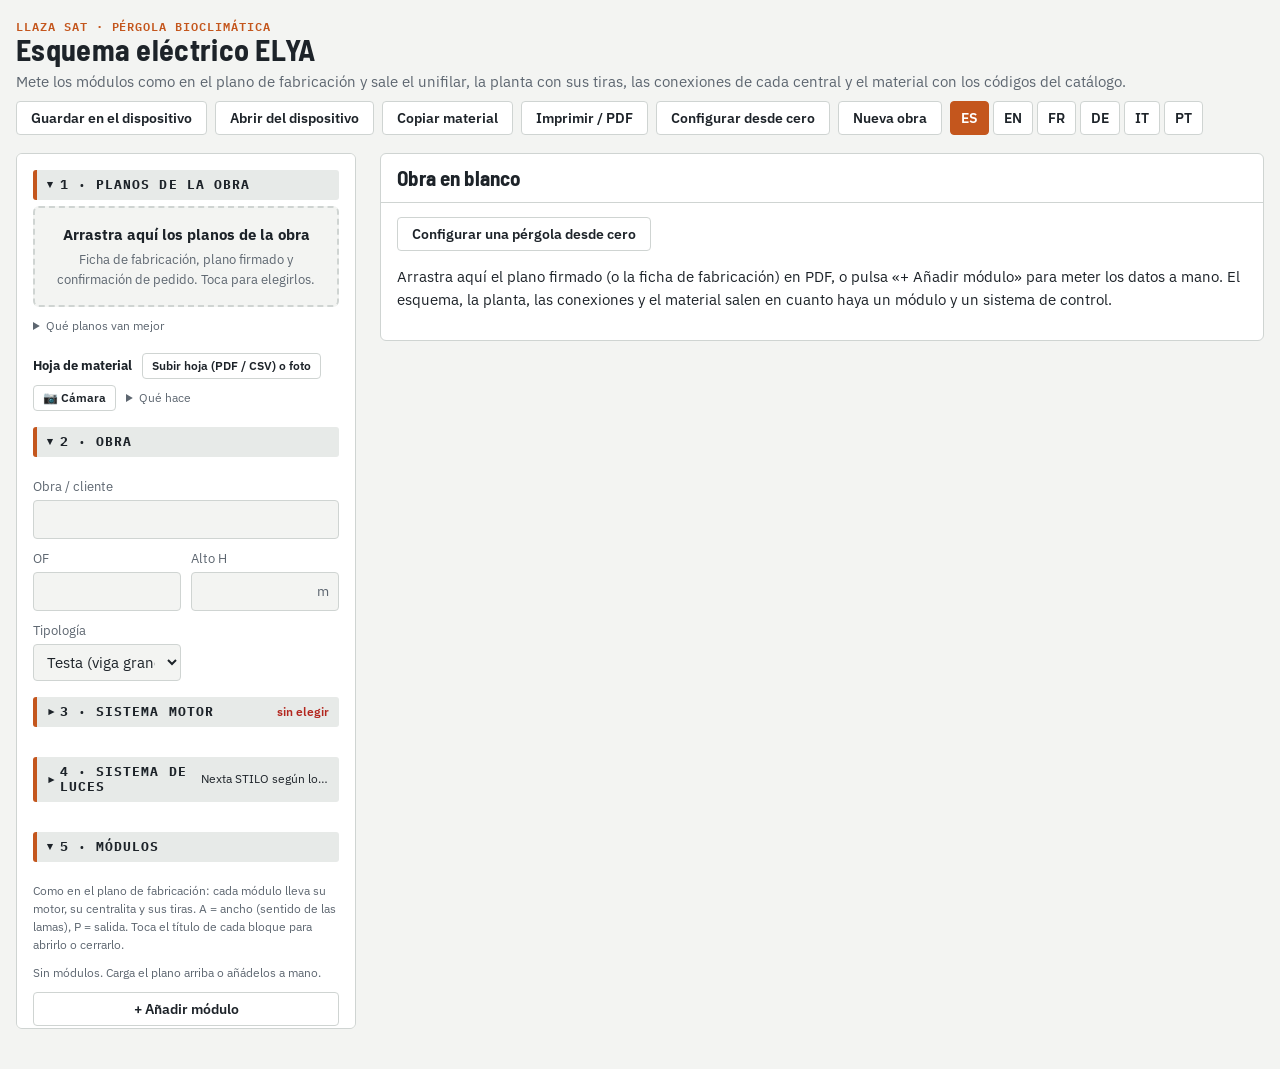
==== elya/index.html @ e5278cea "App ELYA y catálogo: vatios máximos de las centralitas (por salida y total) Generado con build_elya." ====
<!DOCTYPE html><!--std-->
<html lang="es"><!--std-->
<head><!--std-->
<!-- Generado con build_elya.py (repositorio catalogo-llaza-app): no editar a mano. -->
<meta charset="utf-8"><!--std-->
<meta name="viewport" content="width=device-width, initial-scale=1, viewport-fit=cover"><!--std-->
<meta name="theme-color" content="#c4561d">
<link rel="manifest" href="manifest.json">
<link rel="icon" href="icon/icon-32.png">
<link rel="apple-touch-icon" href="icon/icon-180.png">
<script>window.ELYA_API={url:"https://script.google.com/macros/s/AKfycbx6O4pyMDoRBnUyWfemQf4kDcG2AqS0yCgYnO4BsExkOi5_Bg_v3t2QshV18qqMT3RH/exec",clientId:"262401648003-agcod92m3lne93rpgf3ulc54p0695p1q.apps.googleusercontent.com"};</script>
<title>Esquema eléctrico ELYA</title>
<meta name="claude:viewport-fit-sides" content="cover">
<link rel="stylesheet" href="https://fonts.googleapis.com/css2?family=Barlow+Semi+Condensed:wght@600;700&family=IBM+Plex+Sans:wght@400;500;600&family=IBM+Plex+Mono:wght@500;600&display=swap">
<style>
/* Plano técnico: formulario fijo a la izquierda (arriba en el móvil) y a la derecha el esquema, la planta y el material, como las hojas de un plano. */
:root{
  --bg:#f3f4f2; --paper:#ffffff; --ink:#1d2329; --muted:#5d6670; --line:#cfd4d2; --soft:#e7eae8;
  --accent:#c4561d; --accent-ink:#ffffff; --ok:#2f7d4f; --warn:#a86a00; --bad:#b3261e;
  --w-l:#8a5a2b; --w-n:#2b66c4; --w-pe:#3f9a3a; --w-p:#d0342c; --w-m:#1d2329; --w-s:#7a8590; --w-r:#7a8590;
  --t1:#d98a00; --t2:#2b8f8a; --t3:#8a4fc4; --t4:#c43d6b; --lama:#e0a83a; --wall:#9aa3a0;
  --c-led:#f0b400; --c-al:#e03a12; --c-mot:#1f5fbf; --c-lam:#8a3fc4; --c-foc:#6f757d; --c-x:#c2185b;
  --led-w3:#ffa63d; --led-w4:#ffeeb0; --led-neon:#ffb455;
  --f-disp:"Barlow Semi Condensed","Arial Narrow",Arial,sans-serif;
  --f-body:"IBM Plex Sans",system-ui,-apple-system,"Segoe UI",sans-serif;
  --f-mono:"IBM Plex Mono",ui-monospace,Menlo,Consolas,monospace;
}
@media (prefers-color-scheme: dark){:root:not([data-theme="light"]){
  --bg:#14181b; --paper:#1c2125; --ink:#e6e9ea; --muted:#9aa4ab; --line:#353d43; --soft:#252b30;
  --accent:#e07a3f; --accent-ink:#14181b; --ok:#5cbf85; --warn:#e0a83a; --bad:#ef6b62;
  --w-l:#c08a55; --w-n:#5b95ec; --w-pe:#6cc35f; --w-p:#f0605a; --w-m:#e6e9ea; --w-s:#9aa4ab; --w-r:#9aa4ab;
  --t1:#f0a830; --t2:#45bdb6; --t3:#b083ec; --t4:#ec6a96; --lama:#e8b85a; --wall:#5d666b;
  --c-led:#ffc933; --c-al:#ff6b3d; --c-mot:#6ea2f0; --c-lam:#b98af0; --c-foc:#aab0b8; --c-x:#f06292;
  --led-w3:#ffa63d; --led-w4:#fff4dc; --led-neon:#ffb455; color-scheme:dark}}
:root[data-theme="dark"]{
  --bg:#14181b; --paper:#1c2125; --ink:#e6e9ea; --muted:#9aa4ab; --line:#353d43; --soft:#252b30;
  --accent:#e07a3f; --accent-ink:#14181b; --ok:#5cbf85; --warn:#e0a83a; --bad:#ef6b62;
  --w-l:#c08a55; --w-n:#5b95ec; --w-pe:#6cc35f; --w-p:#f0605a; --w-m:#e6e9ea; --w-s:#9aa4ab; --w-r:#9aa4ab;
  --t1:#f0a830; --t2:#45bdb6; --t3:#b083ec; --t4:#ec6a96; --lama:#e8b85a; --wall:#5d666b;
  --c-led:#ffc933; --c-al:#ff6b3d; --c-mot:#6ea2f0; --c-lam:#b98af0; --c-foc:#aab0b8; --c-x:#f06292;
  --led-w3:#ffa63d; --led-w4:#fff4dc; --led-neon:#ffb455; color-scheme:dark}
*{box-sizing:border-box}
body{background:var(--bg);color:var(--ink);font:15px/1.5 var(--f-body);margin:0;
  padding-left:max(16px,env(safe-area-inset-left,0px));padding-right:max(16px,env(safe-area-inset-right,0px));padding-block:20px 40px}
h1,h2,h3{font-family:var(--f-disp);font-weight:700;line-height:1.15;text-wrap:balance;margin:0}
h1{font-size:30px;letter-spacing:.01em}
h2{font-size:21px}
h3{font-size:16px}
.wrap{max-width:1320px;margin:0 auto;display:grid;grid-template-columns:340px minmax(0,1fr);gap:24px;align-items:start}
@media (max-width:900px){.wrap{grid-template-columns:minmax(0,1fr)}}
header.top{max-width:1320px;margin:0 auto 18px;display:flex;flex-wrap:wrap;gap:8px 20px;align-items:end;justify-content:space-between}
.eyebrow{font:600 12px/1 var(--f-mono);letter-spacing:.08em;text-transform:uppercase;color:var(--accent)}
.sub{color:var(--muted);margin:4px 0 0}
.unid{position:relative;display:block}.unid input{width:100%;padding-right:46px}.unid::after{content:attr(data-u);position:absolute;right:10px;top:50%;transform:translateY(-50%);color:var(--muted);font-size:14px;pointer-events:none}
header.top>div:first-child{flex:1 1 520px;min-width:0}
form{background:var(--paper);border:1px solid var(--line);border-radius:6px;padding:16px;display:grid;gap:16px;position:sticky;top:12px;max-height:calc(100vh - 24px);overflow:auto}
@media (max-width:900px){form{position:static;max-height:none}}
fieldset{border:0;margin:0;padding:0;display:grid;gap:10px}
legend{font:600 11px/1 var(--f-mono);letter-spacing:.08em;text-transform:uppercase;color:var(--muted);padding:0 0 8px;border-bottom:1px solid var(--soft);width:100%;margin-bottom:4px}
/* apartados del formulario: cabecera con su número, en el orden en que se rellena una obra */
#f>fieldset{border-top:1px solid var(--line);padding-top:14px}#f>fieldset:first-of-type{border-top:0;padding-top:0}
#f>fieldset>legend{font:700 13px/1.2 var(--f-mono);color:var(--ink);background:var(--soft);border:0;border-left:4px solid var(--accent);border-radius:3px;padding:7px 10px;margin-bottom:6px}
/* ficha del módulo: bloques plegables con título */
.mod details.blq{border-top:1px solid var(--line);padding-top:8px}
.mod details.blq[open]{display:grid;gap:8px}
.mod details.blq>summary{cursor:pointer;list-style:none;display:flex;justify-content:space-between;align-items:center;font:700 12px/1.2 var(--f-mono);letter-spacing:.05em;text-transform:uppercase;color:var(--accent);padding:2px 0}
.mod details.blq>summary::-webkit-details-marker{display:none}
.mod details.blq>summary::after{content:"▸";font-size:13px;color:var(--muted)}.mod details.blq[open]>summary::after{content:"▾"}
.mod details.blq>summary small{font:500 11px/1.2 var(--f-body);text-transform:none;letter-spacing:0;color:var(--muted);margin-left:8px;flex:1}
.mod .mhd input{font-size:16px}
.row{display:grid;grid-template-columns:1fr 1fr;gap:10px}
.row3{display:grid;grid-template-columns:1fr 1fr 1fr;gap:10px}
label{display:grid;gap:4px;font-size:13px;color:var(--muted)}
label.chk{display:flex;gap:8px;align-items:center;color:var(--ink);font-size:14px}
input[type=text],input[type=number],select{font:inherit;font-size:15px;color:var(--ink);background:var(--bg);border:1px solid var(--line);border-radius:4px;padding:7px 9px;width:100%;min-width:0}
input[type=number]{font-family:var(--f-mono);font-variant-numeric:tabular-nums}
input:focus-visible,select:focus-visible,button:focus-visible{outline:2px solid var(--accent);outline-offset:1px}
input:disabled+span,label.chk:has(input:disabled){opacity:.5}
.hint{font-size:12px;color:var(--muted);margin:0}
/* Menú lateral plegable: se toca el título de cada apartado; plegado se ve un resumen y, si hay algo que revisar, el aviso. */
#f>fieldset>legend{cursor:pointer;display:flex;align-items:center;gap:6px;user-select:none}
#f>fieldset>legend::before{content:"▾";font-size:11px;transition:transform .15s}
#f>fieldset.pleg>legend::before{transform:rotate(-90deg)}
#f>fieldset.pleg>:not(legend){display:none!important}
#f>fieldset.pleg>legend{margin-bottom:0}
.secres{margin-left:auto;font:400 12px/1.2 var(--f-body);letter-spacing:0;text-transform:none;color:var(--ink);overflow:hidden;text-overflow:ellipsis;white-space:nowrap;max-width:62%}
.secres.ko{color:var(--bad);font-weight:600}
details.ayuda{font-size:12px;color:var(--muted)}details.ayuda summary{cursor:pointer}details.ayuda p{margin:4px 0 0}
.mod.pleg>:not(.mhd):not(.mres){display:none!important}
.mod .mtog{padding:4px 8px;min-width:30px}.mod.pleg .mtog{transform:rotate(-90deg)}
.mres{font-size:12px;color:var(--muted);padding:0 2px}.mod:not(.pleg) .mres{display:none}
.focbox{display:grid;gap:8px}.focbox[data-l="lam"] .focvig,.focbox:not([data-l="lam"]) .foclam{display:none}
.mods{display:grid;gap:10px}
.rutas{margin:6px 0 0;padding-left:18px;font-size:13px;display:grid;gap:3px}
#bom select.prod{width:100%;max-width:420px;padding:5px 7px;font-size:14px}
#bom input.cant{width:72px;padding:5px 6px;text-align:right}
#bom tr.cambiado td{background:color-mix(in srgb,var(--accent) 7%,transparent)}
#bom tr.quitado td{opacity:.6}
#bom .rev.cam{color:var(--accent);border-color:var(--accent)}
button.mini{padding:6px 9px;font-size:12px}
button.mini.del{color:var(--bad)}
.bomadd{display:flex;flex-wrap:wrap;gap:8px;align-items:center;padding-top:0}
.bomadd select{max-width:100%;min-width:0;flex:1 1 260px}
.bomadd input{width:80px}
.drivebox{max-width:1320px;margin:0 auto 16px;display:grid;gap:8px;font-size:14px;border:1px solid var(--line);border-radius:6px;padding:12px 14px;background:var(--paper)}
.drivebox .row2{display:flex;flex-wrap:wrap;gap:8px;align-items:center}
.drivebox select{max-width:100%}
.drivebox a{color:var(--accent);font-weight:600}
.drop{display:grid;gap:4px;text-align:center;padding:16px 12px;border:2px dashed var(--line);border-radius:6px;cursor:pointer;color:var(--muted);background:var(--bg)}
.drop b{color:var(--ink);font-size:15px}
.drop.on,.drop:hover{border-color:var(--accent);color:var(--ink)}
.drop.busy{opacity:.6;pointer-events:none}
.impres{display:grid;gap:8px;font-size:13px;border:1px solid var(--line);border-radius:4px;padding:10px;background:var(--bg)}
.impres ul{margin:0;padding-left:18px}
.somfy{margin:0 0 14px}.somfy figcaption{font-size:13px;margin-bottom:6px}.somfy ul{margin:4px 0 0;padding-left:18px}
.contraste{display:grid;gap:6px}.contraste table{border-collapse:collapse;font-size:12px;width:100%}
.contraste th,.contraste td{border-bottom:1px solid var(--line);padding:3px 6px;text-align:left}
.contraste tr.dif td{color:var(--bad);font-weight:600}
details.contraste{display:block}details.contraste>summary{cursor:pointer}details.contraste[open]>summary{margin-bottom:6px}
details.contraste.dif{border-left:3px solid var(--bad);padding-left:8px}
.impres .ok{color:var(--ok);font-weight:600}
.impres .ko{color:var(--bad);font-weight:600}
.mod{border:1px solid var(--line);border-radius:4px;padding:10px;display:grid;gap:8px;background:var(--bg)}
.mod .mhd{display:flex;gap:8px;align-items:center}
.mod .mhd input{font-weight:600}
.mod details.lamcab{border:1px solid var(--line);border-radius:4px;padding:6px 8px;background:var(--paper)}
.mod .xrow{border-top:1px dashed var(--line);padding-top:8px;display:grid;gap:6px;position:relative}
.mod .xrow .xn{position:absolute;right:0;top:6px;font:700 11px/1 var(--f-mono);color:var(--c-x)}
.mod .row3{display:grid;grid-template-columns:1fr 1.4fr 1fr;gap:8px;align-items:end}
.mod details.lamcab summary{cursor:pointer;font-size:13px;font-weight:600}
.mod details.lamcab[open]{display:grid;gap:6px}
.mod label.lc{display:grid;grid-template-columns:1fr 70px;align-items:center;gap:8px;color:var(--ink);font-size:13px}
.mod .lados{display:grid;grid-template-columns:1fr 1fr;gap:4px 10px}
.mod .lado{display:flex;align-items:center;gap:6px;flex-wrap:wrap}.mod .lado select{width:auto;flex:1;min-width:84px;padding:4px 6px}
.mod input[type=text],.mod input[type=number],.mod select{background:var(--paper)}
button.del{padding:7px 10px;font-size:13px;color:var(--bad)}
.plantas{display:grid;grid-template-columns:repeat(auto-fit,minmax(260px,1fr));gap:14px}
.plantas figure{margin:0;border:1px solid var(--soft);border-radius:4px;padding:8px;min-width:0}
.plantas figcaption{font:600 13px/1.3 var(--f-body);margin-bottom:4px}
/* el dibujo cabe en la pantalla: un módulo alto (p. ej. 3,50 × 7 m) no pasa del alto de la ventana */
.plantas svg{width:100%;height:auto;max-height:max(420px,calc(100vh - 120px));cursor:zoom-in}
.plantas figure.todo{grid-column:1/-1}
.tit-rec{font:600 14px/1.3 var(--f-body);margin:14px 0 6px}.tit-rec:first-child{margin-top:0}
.plantas figcaption{display:flex;gap:8px;align-items:center;justify-content:space-between}
.plantas figcaption button{font-size:12px;padding:3px 10px}
.ley{display:flex;flex-wrap:wrap;gap:6px 14px;font-size:12px;margin:0 0 10px}
.ley span{display:flex;align-items:center;gap:6px}
.ley i{display:inline-block;width:22px;height:5px;border-radius:2px}
.ley b{display:inline-grid;place-items:center;width:16px;height:16px;font-size:10px}
.ley .lc{background:var(--ink);color:var(--paper)}.ley .ll{border:2px solid var(--ink);border-radius:3px;padding:0 3px}.ley .lm{border:2px solid var(--c-mot);border-radius:50%;color:var(--c-mot);width:13px;height:13px}
.zoom{position:fixed;inset:0;z-index:60;background:var(--paper);display:grid;grid-template-columns:minmax(0,1fr);grid-template-rows:auto minmax(0,1fr)}
.zbar{display:flex;gap:8px;align-items:center;padding:8px 12px;border-bottom:1px solid var(--line)}
.zbar b{flex:1;font-size:14px;min-width:0;overflow:hidden;text-overflow:ellipsis;white-space:nowrap}
.zbar button{min-width:40px}
.zbox{overflow:auto;padding:12px;touch-action:pan-x pan-y pinch-zoom}
.zbox svg{display:block;margin:0 auto;height:auto}
.zbox iframe{display:block;width:100%;height:100%;border:0;background:#8a8f94}
.zbox .pags{margin:0 auto;display:grid;gap:12px}.zbox .pags img{width:100%;display:block;border:1px solid var(--line);background:#fff}
.unides{display:flex;gap:6px;align-items:center;font-size:13px;margin-left:auto}.unides select{width:auto;padding:3px 6px}
.cli-can{border-collapse:collapse;margin:0 0 14px;font-size:15px}.cli-can td,.cli-can th{border:1px solid var(--line);padding:8px 12px;text-align:left}.cli-can td:first-child{font-weight:700;font-size:18px;text-align:center}
/* En pantalla el plano del cliente no se ve (es el mismo que «Planta y tiras LED»): sale al imprimir, en la vista previa y en la página guardada. */
.cli-pl{display:none;gap:12px}@media print{.cli-pl{display:grid}.cli-nota{display:none}}.cli-pl svg{width:100%;height:auto;max-width:720px}
.adjbox{display:flex;flex-wrap:wrap;gap:6px 10px;align-items:center;margin-top:8px;font-size:13px}.adjbox span{display:flex;flex-wrap:wrap;gap:6px}
@media print{.zoom{display:none!important}.plantas figcaption button{display:none}.plantas{display:block}.plantas figure{border:0;padding:0;margin:0 0 8px;break-inside:avoid}.plantas svg{max-height:800px;display:block;margin-inline:auto}[data-hoja="cliente"] .cli-pl svg{max-height:800px}}
main{display:grid;gap:20px;min-width:0}
.sheet{background:var(--paper);border:1px solid var(--line);border-radius:6px;min-width:0}
.sheet>.hd{display:flex;flex-wrap:wrap;gap:6px 16px;align-items:baseline;justify-content:space-between;padding:12px 16px;border-bottom:1px solid var(--line)}
.sheet>.bd{padding:14px 16px;min-width:0}
.tag{font:600 11px/1 var(--f-mono);letter-spacing:.06em;color:var(--muted);text-transform:uppercase}
.scroll{overflow-x:auto}
svg{display:block}
svg text{font-family:var(--f-body);fill:var(--ink)}
svg .mono{font-family:var(--f-mono)}
svg .mut{fill:var(--muted)}
.cajetin{display:grid;grid-template-columns:repeat(auto-fit,minmax(140px,1fr));gap:0;border-top:1px solid var(--line)}
.cajetin div{padding:8px 16px;border-right:1px solid var(--soft);min-width:0}
.cajetin b{display:block;font:600 11px/1.3 var(--f-mono);letter-spacing:.06em;text-transform:uppercase;color:var(--muted)}
.cajetin span{font-family:var(--f-mono);font-size:14px;overflow-wrap:anywhere}
.avisos{display:grid;gap:8px;margin:0;padding:0;list-style:none}
.avisos li{display:grid;grid-template-columns:auto 1fr;gap:10px;align-items:start;padding:9px 12px;border-radius:4px;background:var(--soft);font-size:14px}
.pill{font:600 11px/1 var(--f-mono);letter-spacing:.05em;text-transform:uppercase;padding:4px 7px;border-radius:3px;color:var(--paper);white-space:nowrap}
.pill.bad{background:var(--bad)} .pill.warn{background:var(--warn)} .pill.ok{background:var(--ok)} .pill.info{background:var(--muted)}
table{border-collapse:collapse;width:100%;font-size:14px}
th{font:600 11px/1.2 var(--f-mono);letter-spacing:.06em;text-transform:uppercase;color:var(--muted);text-align:left;padding:8px 10px;border-bottom:1px solid var(--line)}
td{padding:8px 10px;border-bottom:1px solid var(--soft);vertical-align:top}
td.code{font-family:var(--f-mono);white-space:nowrap;font-variant-numeric:tabular-nums}
td.qty{font-family:var(--f-mono);text-align:right;white-space:nowrap;font-variant-numeric:tabular-nums}
td .rev{font:600 10px/1 var(--f-mono);color:var(--warn);border:1px solid var(--warn);border-radius:3px;padding:2px 4px;margin-left:6px;white-space:nowrap}
.btns{display:flex;flex-wrap:wrap;gap:8px}
button{font:600 14px/1 var(--f-body);border-radius:4px;padding:9px 14px;cursor:pointer;border:1px solid var(--line);background:var(--paper);color:var(--ink)}
button.pri{background:var(--accent);border-color:var(--accent);color:var(--accent-ink)}
.conx{display:grid;grid-template-columns:repeat(auto-fit,minmax(280px,1fr));gap:14px}
.conx section{border:1px solid var(--soft);border-radius:4px;padding:12px;min-width:0}
.conx ul{margin:8px 0 0;padding-left:18px;font-size:14px}
.conx li{margin:2px 0}
.src{font-size:12px;color:var(--muted);margin:8px 0 0}.src a{color:var(--accent);font-weight:600}.lang-selector{display:flex;flex-wrap:wrap;gap:4px;align-items:center}.lang-btn{padding:9px 10px}.lang-btn.active{background:var(--accent);border-color:var(--accent);color:var(--accent-ink)}.manqrs{display:grid;grid-template-columns:repeat(2,minmax(0,1fr));gap:14px}.manqr{display:flex;gap:10px;align-items:center;border:1px solid var(--soft);border-radius:4px;padding:8px;break-inside:avoid;min-width:0}.manqr b{display:block;font-size:13px;overflow-wrap:anywhere}.manqr .src{margin:4px 0 0}.qrman{flex:none;width:34mm;height:34mm}
.legend{display:flex;flex-wrap:wrap;gap:6px 16px;font-size:13px;color:var(--muted);margin-top:10px}
.legend i{display:inline-block;width:22px;height:3px;vertical-align:middle;margin-right:6px;border-radius:2px}
.toast{position:fixed;left:50%;bottom:calc(20px + env(safe-area-inset-bottom,0px));transform:translateX(-50%);background:var(--ink);color:var(--bg);padding:9px 14px;border-radius:4px;font-size:14px}
@media print{
  :root{--bg:#fff;--paper:#fff;--ink:#000;--muted:#444;--line:#999;--soft:#ddd}
  form,.btns,.noprint{display:none!important}
  .wrap{display:block} .sheet{break-inside:avoid;border-color:#999;margin-bottom:12px}
  .scroll{overflow:visible!important} #unifilar svg{width:100%!important;height:auto} .top .sub{display:none}
  body{padding:0}
}
.dprint{border:1px solid var(--line);border-radius:6px;background:var(--paper);color:var(--ink);max-width:420px;width:calc(100% - 32px)}
.dprint::backdrop{background:rgba(0,0,0,.35)}
.dprint form{display:grid;gap:10px}.dprint h3{font-size:18px}
.phojas{display:grid;gap:4px}.dprint .btns{display:flex;gap:8px;justify-content:flex-end}
.dcfg{max-width:560px;max-height:calc(100vh - 40px)}.dcfg form{gap:8px}.dcfg .cfgs{border:1px solid var(--line);border-radius:4px;padding:8px 10px;display:grid;gap:8px}.dcfg legend{font-weight:700;font-size:13px}
.ded{max-width:460px;max-height:calc(100vh - 40px)}.ded form{gap:8px}.ded .edinfo{font-size:13px;background:var(--bg);border-radius:4px;padding:8px 10px;display:grid;gap:3px}
.ded label.lc{display:grid;grid-template-columns:1fr 70px;align-items:center;gap:8px;font-size:13px}.ded .edadd{display:grid;gap:6px;border-top:1px solid var(--line);padding-top:8px}
svg .ed{cursor:pointer}svg .ed:hover{filter:drop-shadow(0 0 3px var(--c-x))}
.apr ul{margin:6px 0;padding-left:18px;font-size:13px}.apr li button{margin-left:6px}
@media print{.dprint{display:none!important}
  body.noimp-avisos [data-hoja=avisos],body.noimp-unifilar [data-hoja=unifilar],body.noimp-consumo [data-hoja=consumo],
  body.noimp-planta [data-hoja=planta],body.noimp-conexiones [data-hoja=conexiones],body.noimp-cliente [data-hoja=cliente],body.noimp-material [data-hoja=material],body.noimp-somfy [data-hoja=somfy],body.noimp-manuales [data-hoja=manuales]{display:none!important}}
@media (prefers-reduced-motion:reduce){*{transition:none!important}}
main.vacia>section:not(#vacio),main:not(.vacia)>#vacio{display:none}
[hidden]{display:none!important}
</style>
</head><!--std-->
<body><!--std-->
<header class="top">
  <div>
    <div class="eyebrow">Llaza SAT · Pérgola bioclimática</div>
    <h1>Esquema eléctrico ELYA</h1>
    <p class="sub">Mete los módulos como en el plano de fabricación y sale el unifilar, la planta con sus tiras, las conexiones de cada central y el material con los códigos del catálogo.</p>
  </div>
  <div class="btns">
    <button type="button" class="pri" id="bSave" hidden>Guardar en Drive</button>
    <button type="button" id="bOpen" hidden>Abrir de Drive</button>
    <button type="button" id="bGuardaL" hidden>Guardar en el dispositivo</button>
    <button type="button" id="bAbreL" hidden>Abrir del dispositivo</button>
    <button type="button" id="bCopy">Copiar material</button>
    <button type="button" id="bPrint" hidden>Imprimir / PDF</button>
    <button type="button" id="bCfg">Configurar desde cero</button>
    <button type="button" id="bNueva">Nueva obra</button>
    <span class="lang-selector"><button type="button" class="lang-btn" data-lang="es">ES</button><button type="button" class="lang-btn" data-lang="en">EN</button><button type="button" class="lang-btn" data-lang="fr">FR</button><button type="button" class="lang-btn" data-lang="de">DE</button><button type="button" class="lang-btn" data-lang="it">IT</button><button type="button" class="lang-btn" data-lang="pt">PT</button></span>
  </div>
</header>

<div id="drive" class="drivebox" hidden></div>
<div class="wrap">
<form id="f" autocomplete="off">
  <fieldset data-sec="plano">
    <legend>1 · Planos de la obra<span class="secres"></span></legend>
    <label class="drop" id="drop"><input type="file" id="fPlano" accept="application/pdf,.pdf,image/*" multiple hidden><b>Arrastra aquí los planos de la obra</b><span>Ficha de fabricación, plano firmado y confirmación de pedido. Toca para elegirlos.</span></label>
    <details class="ayuda"><summary>Qué planos van mejor</summary><p>Mejor la ficha de fabricación (PLANO.pdf) y el plano firmado juntos: de la ficha salen vigas, pilares y centralita, y del nombre del firmado las medidas. También vale uno solo; el firmado escaneado o una foto los lee Claude (desde el enlace de Claude). Puedes añadir la confirmación de pedido: te digo en qué no coincide con el plano (manda el plano del cliente).</p></details>
    <div class="adjbox"><b>Hoja de material</b><button type="button" class="mini" id="bMat">Subir hoja (PDF / CSV) o foto</button><button type="button" class="mini" id="bMatCam">📷 Cámara</button>
      <input type="file" id="fMat" accept=".pdf,.csv,.txt,application/pdf,text/csv,text/plain,image/*" hidden><input type="file" id="fMatCam" accept="image/*" capture="environment" hidden>
      <details class="ayuda"><summary>Qué hace</summary><p>Lee los códigos (11 cifras) y las cantidades, rellena la obra y la compara con el cálculo. Las fotos las lee Claude (enlace de Claude).</p></details></div>
    <div id="matRes" class="impres" hidden></div>
    <div id="adjBox" class="adjbox" hidden><b>Planos adjuntos</b><span id="adjList"></span></div>
    <div id="impRes" class="impres" hidden></div>
  </fieldset>
  <fieldset data-sec="obra">
    <legend>2 · Obra<span class="secres"></span></legend>
    <label>Obra / cliente<input type="text" id="obra"></label>
    <div class="row">
      <label>OF<input type="text" id="of"></label>
      <label>Alto H<span class="unid" data-u="m"><input type="number" id="alto" step="0.01" min="1.8" max="4"></span></label>
      <label>Tipología<select id="tipol"><option value="testa">Testa (viga grande en los lados de las lamas)</option><option value="inglete">Inglete (todas viga)</option></select></label>
    </div>
  </fieldset>
  <fieldset data-sec="motor">
    <legend>3 · Sistema motor<span class="secres"></span></legend>
    <label>Red eléctrica del país<select id="red">
      <option value="230">230 V ~ 50 Hz · España y Europa</option>
      <option value="120">120 V ~ 60 Hz · EE. UU., Canadá… (solo Teleco UL)</option>
    </select></label>
    <label>Centralita del motor<select id="sistema">
      <option value="">— Elige el sistema —</option>
      <option value="nexta">Cherubini Nexta · TKM100 ONE</option>
      <option value="teleco_eu">Teleco EU 868 MHz · central 2 Mot + LED</option>
      <option value="teleco_ul">Teleco UL 916 MHz · central PLA</option>
      <option value="somfy">Somfy io · Pergola io Louver Control</option>
    </select></label>
    <label>Emisor<select id="emisor"></select></label>
    <p class="hint">Los sensores (opcionales, según el cliente) se marcan en cada módulo.</p>
  </fieldset>
  <fieldset data-sec="luces">
    <legend>4 · Sistema de luces<span class="secres"></span></legend>
    <label>Sistema de luces<select id="sisLuz">
      <optgroup label="Cherubini Nexta">
        <option value="nexta_tkl">Nexta TKL250 ONE</option>
        <option value="nexta_rgbw">Nexta TKL RGBW · tira RGB</option>
        <option value="nexta_stl250">Nexta STILO STL250</option>
        <option value="nexta_stl100">Nexta STILO STL100</option>
        <option value="nexta">Nexta STILO según los W (auto)</option>
      </optgroup>
      <optgroup label="Teleco EU 868 MHz">
        <option value="teleco_eu">Teleco EU · salida LED de la central</option>
      </optgroup>
      <optgroup label="Teleco UL 916 MHz">
        <option value="teleco_ul">Teleco UL · Central RGB + Dynamic White</option>
      </optgroup>
      <optgroup label="Somfy io">
        <option value="somfy">Somfy io · Receptor io LED BL</option>
      </optgroup>
    </select></label>
    <p class="hint" id="luzRef"></p>
    <label id="lEmisorL" hidden>Emisor de las luces<select id="emisorL"></select></label>
    <label id="lProd">Tira blanca del perímetro (las lamas llevan siempre su neón de lama)<select id="periProd">
      <option value="rollo">Rollo LED ELYA (5 / 7 m)</option>
      <option value="neon">Neón perimetral (4,50 / 6 m)</option>
    </select></label>
    <label id="lCentral">Central LED blanca (Nexta), general · en cada módulo se puede cambiar<select id="ledCentral">
      <option value="tkl">TKL250 ONE · 4 salidas</option>
      <option value="stl250">STL250 · 2 salidas</option>
      <option value="stl100">STL100 · 2 salidas</option>
    </select></label>
    <label class="chk"><input type="checkbox" id="indep"> Lamas y perímetro con encendido independiente</label>
    <div class="row"><label>Tira blanca<span class="unid" data-u="W/m"><input type="number" id="wm" min="1" max="30" step="0.1"></span></label><label>Tira RGB<span class="unid" data-u="W/m"><input type="number" id="wmRGB" min="1" max="30" step="0.1"></span></label></div>
    <p class="hint">Consumo de la ficha de cada tira. Con él se calculan los vatios y la carga de cada salida. Motor: 3,6 A a 24 V.</p>
  </fieldset>
  <fieldset data-sec="mods">
    <legend>5 · Módulos<span class="secres"></span></legend>
    <p class="hint">Como en el plano de fabricación: cada módulo lleva su motor, su centralita y sus tiras. A = ancho (sentido de las lamas), P = salida. Toca el título de cada bloque para abrirlo o cerrarlo.</p>
    <div id="mods" class="mods"></div>
    <button type="button" id="bAdd">+ Añadir módulo</button>
  </fieldset>
  <fieldset data-sec="tomas">
    <legend>6 · Tomas en pilar<span class="secres"></span></legend>
    <div class="row">
      <label>Schuko 230 V IP54<input type="number" id="schuko" min="0" max="6" step="1"></label>
      <label>USB A+C<input type="number" id="usb" min="0" max="6" step="1"></label>
    </div>
  </fieldset>
</form>

<main>
  <section class="sheet" id="vacio">
    <div class="hd"><h2>Obra en blanco</h2></div>
    <div class="bd"><button type="button" id="bCfg2">Configurar una pérgola desde cero</button><p id="vacioTxt">Arrastra aquí el plano firmado (o la ficha de fabricación) en PDF, o pulsa «+ Añadir módulo» para meter los datos a mano. El esquema, la planta, las conexiones y el material salen en cuanto haya un módulo.</p></div>
  </section>
  <section class="sheet" data-hoja="avisos">
    <div class="hd"><h2>Avisos</h2><span class="tag" id="sumAv"></span></div>
    <div class="bd"><ul class="avisos" id="avisos"></ul></div>
  </section>

  <section class="sheet" data-hoja="unifilar">
    <div class="hd"><h2>Esquema unifilar</h2><label class="noprint unides">Desde<select id="uniDesde"><option value="cent">la centralita</option><option value="cuadro">el cuadro eléctrico</option></select></label><label class="noprint unides" style="margin-left:8px">Dibujo<select id="uniDisp"><option value="h">horizontal</option><option value="v">vertical (columnas)</option></select></label><span class="tag">Hoja 1</span></div>
    <div class="bd scroll" id="unifilar"></div>
    <div class="bd noprint" style="padding-top:0">
      <p class="hint">Unifilar según UNE-EN 60617: cada circuito es una sola línea. Los trazos oblicuos dan el número de conductores (// = 2, /// = 3; con más, un trazo y el número); detrás, la sección si se conoce (2 × 0,75 = dos conductores de 0,75 mm²). Línea discontinua = radio, sin cable. Símbolos: M = motor · zigzag = tira LED · triángulo = sensor · antena = emisor. El lado de 24 V DC es muy baja tensión (ITC-BT-36).</p>
    </div>
    <div class="cajetin" id="cajetin"></div>
  </section>

  <section class="sheet" data-hoja="consumo">
    <div class="hd"><h2>Consumo</h2><span class="tag" id="sumW"></span></div>
    <div class="bd scroll"><table id="consumo"></table></div>
    <div class="bd scroll" style="padding-top:0"><h3 class="tit-rec">Carga de cada salida y su máximo</h3><table id="salW"></table><p class="hint" id="salWnota" style="margin-top:6px"></p></div>
    <div class="bd" style="padding-top:0"><p class="hint">Cargas: motor 3,6 A × 24 V, tiras según su W/m, tomas USB 15 W y sensor de lluvia MT-R 4,5 W (a 230 V). En la red (230 V o 120 V, según el país), lo que va por fuente de 24 V se cuenta con un rendimiento del 90 %. Las pérdidas en los cables (caída de tensión × corriente en los alargos LED y en el cable del motor) se suman a las cargas y, por el lado de 24 V, al estimado en la red. No incluye lo que se enchufe a las tomas Schuko.</p></div>
  </section>

  <section class="sheet" data-hoja="planta">
    <div class="hd"><h2>Planta y tiras LED</h2><span class="tag">Hoja 2</span></div>
    <div class="bd"><div class="ley"><span><i style="background:var(--led-w3);box-shadow:0 0 0 1px rgba(29,35,41,.45)"></i>LED ELYA 3000 K (cálida)</span><span><i style="background:var(--led-w4);box-shadow:0 0 0 1px rgba(29,35,41,.45)"></i>LED ELYA 4000 K (neutra)</span><span><i style="background:var(--led-neon);box-shadow:0 0 0 1px rgba(29,35,41,.45),0 0 5px 2px var(--led-neon)"></i>Neón 3000 K, con halo (perimetral y de lama)</span><span><i style="background:repeating-linear-gradient(90deg,#e53935 0 6px,#43a047 6px 12px,#1e88e5 12px 18px)"></i>Neón RGB</span><span><i style="background:repeating-linear-gradient(90deg,var(--muted) 0 8px,transparent 8px 12px)"></i>A trazos: tira indirecta</span><span><i style="background:var(--c-al)"></i>Alargo · Y = cable de 3 vías</span><span><i style="background:var(--c-mot)"></i>Cable del motor</span><span><i style="background:repeating-linear-gradient(90deg,var(--c-lam) 0 5px,transparent 5px 8px)"></i>Cables de las lamas</span><span><i style="background:var(--c-foc)"></i>Focos (F) · cable en T</span><span><b style="color:var(--c-x)">◆</b>Producto a mano</span><span><b class="lc">C</b>Centralita del motor</span><span><b class="ll">L</b>Central de luces</span><span><b class="lm">M</b>Motor</span><span><svg width="16" height="16" viewBox="0 0 16 16"><rect x="1" y="1" width="14" height="14" fill="none" stroke="currentColor" stroke-width="1.6"/><path d="M1 1L15 15M15 1L1 15" stroke="currentColor" stroke-width="1.2"/></svg>Pilar</span><span><svg width="14" height="14" viewBox="0 0 14 14"><circle cx="7" cy="7" r="6" fill="none" stroke="currentColor" stroke-width="1.4"/><path d="M3 3L11 11M11 3L3 11" stroke="currentColor" stroke-width="1.2"/></svg>Desagüe</span><span><svg width="26" height="10" viewBox="0 0 26 10"><path d="M1 5H20" stroke="currentColor" stroke-width="1.5"/><path d="M18 1L25 5L18 9z" fill="currentColor"/></svg>Caída agua</span></div>
    <p class="hint" style="margin:0 0 8px"><b>Plano interactivo:</b> en cada módulo, toca una tira, un alargo, la Y, la centralita, el motor, las lamas o los focos para elegir medidas, alargos, cables y conectores, o añadir un producto en ese sitio. Lo que corrijas de alargos y medidas de tira se aprende para las obras siguientes.</p><div class="plantas" id="planta"></div><details class="apr" id="aprBox" hidden><summary id="aprSum"></summary><ul id="aprList"></ul><button type="button" class="mini" data-apr="todo">Olvidar todo lo aprendido</button></details><p class="hint" style="margin-top:8px">Arriba, toda la pérgola junta; debajo, cada módulo por separado con las cotas de cada lado. Toca un dibujo (o «Ampliar») para verlo en grande. La pérgola va en gris y los cables en color: en cada módulo, por fuera, los que van por encima de las vigas (entre la viga y la tapa); en el conjunto, por dentro de cada módulo. Debajo de cada módulo, cada recorrido por escrito.</p></div>
  </section>

  <section class="sheet" data-hoja="recorridos">
    <div class="hd"><h2>Circuitos y recorridos</h2><span class="tag">Hoja 2 bis</span></div>
    <div class="bd"><h3 class="tit-rec">Circuitos</h3><div class="scroll" id="circuitos"></div><div id="rutasTxt"></div><h3 class="tit-rec">Tiras LED</h3><div class="scroll"><div id="tiras"></div></div></div>
  </section>

  <section class="sheet" data-hoja="cliente">
    <div class="hd"><h2>Para el cliente: el mando y el plano</h2><span class="tag">Hoja del cliente</span></div>
    <div class="bd" id="cliente"></div>
  </section>
  <section class="sheet" data-hoja="conexiones">
    <div class="hd"><h2>Conexiones por central</h2><span class="tag">Hoja 3</span></div>
    <div class="bd"><div class="conx" id="conx"></div></div>
  </section>
  <section class="sheet" data-hoja="manuales" id="manSheet" hidden>
    <div class="hd"><h2>Manuales oficiales</h2><span class="tag">Webs del fabricante</span></div>
    <div class="bd"><p class="hint" style="margin-bottom:10px">Escanea el código con la cámara del móvil para abrir el manual en la web del fabricante.</p><div class="manqrs" id="manQR"></div></div>
  </section>
  <section class="sheet" data-hoja="somfy" id="somfySheet" hidden>
    <div class="hd"><h2>Receptores io de Somfy: cableado</h2><span class="tag">Hoja 3 bis</span></div>
    <div class="bd" id="somfyRx"></div>
  </section>

  <section class="sheet" data-hoja="material">
    <div class="hd"><h2>Material</h2><span class="tag">Hoja 4</span></div>
    <div class="bd scroll"><table id="bom"></table></div>
    <div class="bd noprint bomadd" id="bomAdd"></div>
    <div class="bd noprint bomadd" style="padding-top:0"><b style="font-size:13px">Orden de trabajo</b><button type="button" class="mini" id="bOT">Contrastar con la OT (PDF / CSV / foto)</button><button type="button" class="mini" id="bOTCam">📷 Cámara</button>
      <input type="file" id="fOT" accept=".pdf,.csv,.txt,application/pdf,text/csv,text/plain,image/*" hidden><input type="file" id="fOTCam" accept="image/*" capture="environment" hidden>
      <span class="hint">Lee los códigos (11 cifras) y cantidades de la orden de trabajo y los compara con este material. Manda el cálculo de la app: la OT no cambia nada, solo se indican las diferencias.</span></div>
    <div class="bd noprint" style="padding-top:0"><div id="otRes" class="impres" hidden></div></div>
    <div class="bd" style="padding-top:0"><p class="hint">Cambia cualquier producto por otro de su familia, corrige la cantidad, quita líneas o añade productos del catálogo. Los cambios se guardan con la obra. «Revisar» = cantidad estimada o dato sin confirmar en manual.</p></div>
  </section>
</main>
<dialog id="dPrint" class="dprint"><form method="dialog">
  <h3>Imprimir los planos eléctricos</h3>
  <div class="btns" style="justify-content:flex-start"><button type="button" class="pri" id="pCliente">Cliente</button><button type="button" id="pTaller">Taller</button></div>
  <label id="lIdiCli">Idioma de la copia del cliente<select id="pIdioma"><option value="es">Español</option><option value="en">English</option><option value="fr">Français</option><option value="de">Deutsch</option><option value="it">Italiano</option><option value="pt">Português</option></select></label>
  <p class="hint" id="pModo">Cliente: solo el plano y los canales del mando. Taller: todas las hojas.</p>
  <p class="hint">Hojas que salen en el papel o en el PDF:</p>
  <div id="pHojas" class="phojas"></div>
  <p class="hint" style="margin:0">Esquema unifilar desde:</p>
  <label class="chk"><input type="radio" name="pDesde" value="cent" id="pDesdeCent"> La centralita (sin la acometida)</label>
  <label class="chk"><input type="radio" name="pDesde" value="cuadro" id="pCuadro"> El cuadro eléctrico del cliente (PIA, diferencial y línea)</label>
  <p class="hint" style="margin:0">Dibujo del unifilar:</p>
  <label class="chk"><input type="radio" name="pDisp" value="h" id="pDispH"> Horizontal (de izquierda a derecha)</label>
  <label class="chk"><input type="radio" name="pDisp" value="v" id="pDispV"> Vertical por columnas (hoja apaisada)</label>
  <p class="hint" id="pPrintHint">En la ventana de imprimir, elige «Guardar como PDF» para tener el archivo.</p>
  <label>Nombre del archivo<input type="text" id="pNombre" autocomplete="off"></label>
  <div class="btns"><button type="button" id="pPrev">Vista previa</button><button type="button" id="pSave">Guardar para imprimir</button><button type="button" id="pGo" class="pri">Imprimir</button><button value="cancel">Cancelar</button></div>
  <p class="hint" id="pSaveHint">«Guardar para imprimir» deja en el móvil o el ordenador una página con estas hojas: ábrela con el navegador y pulsa «Imprimir / Guardar PDF».</p>
</form></dialog>
<dialog id="dCfg" class="dprint dcfg"><form method="dialog">
  <h3>Configurar una pérgola desde cero</h3>
  <p class="hint">Elige lo que lleva y la app monta los módulos, el esquema y el material. Después se afina todo en la planta (tocando cada cosa) y en cada módulo.</p>
  <fieldset class="cfgs"><legend>1 · Estructura</legend>
    <label>Obra / cliente<input type="text" id="cf_obra" placeholder="Nombre de la obra"></label>
    <div class="row"><label>Montaje<select id="cf_mont"><option value="auto">Autoportante</option><option value="pared">Pared / portería (pared arriba; 2 pilares delante y 2 semipilares en la pared en testa)</option></select></label>
    <label>Tipología<select id="cf_tip"><option value="testa">Testa</option><option value="inglete">Inglete</option></select></label></div>
    <div class="row"><label>Módulos<input type="number" id="cf_n" min="1" max="6" step="1" value="1"></label>
    <label>Unidos<select id="cf_disp"><option value="a">Uno al lado del otro (a lo largo de las lamas)</option><option value="p">Uno detrás de otro (en la salida)</option></select></label></div>
    <div class="row"><label>Lama A (máx. 4,50 m)<span class="unid" data-u="m"><input type="number" id="cf_A" min="1" max="4.5" step="0.01" value="4"></span></label><label>Salida P (máx. 6 m)<span class="unid" data-u="m"><input type="number" id="cf_P" min="1" max="6" step="0.01" value="5"></span></label></div>
    <div class="row"><label>Alto H (máx. 3 m)<span class="unid" data-u="m"><input type="number" id="cf_H" min="1.8" max="3.5" step="0.01" value="2.5"></span></label><label>Lado del motor / desagüe<select id="cf_mot"><option value="der">Derecho</option><option value="izq">Izquierdo</option></select></label></div>
    <label class="chk"><input type="checkbox" id="cf_aisl"> Aislante en lamas (porexpán): no deja poner focos</label>
  </fieldset>
  <fieldset class="cfgs"><legend>2 · Sistema motor</legend>
    <label>Centralita del motor<select id="cf_sis"><option value="nexta">Cherubini Nexta · TKM100 ONE</option><option value="teleco_eu">Teleco EU 868 · central 2 Mot + LED</option><option value="teleco_ul">Teleco UL 916 · central PLA</option><option value="somfy">Somfy io · Pergola io Louver Control</option></select></label>
    <div class="lados"><label class="chk"><input type="checkbox" id="cf_viento"> Anemómetro (solo Nexta)</label><label class="chk"><input type="checkbox" id="cf_lluvia"> Sensor de lluvia</label></div>
  </fieldset>
  <fieldset class="cfgs"><legend>3 · Sistema luces</legend>
    <label>Sistema de luces<select id="cf_sisL"><optgroup label="Cherubini Nexta"><option value="nexta_tkl">Nexta TKL250 ONE</option><option value="nexta_rgbw">Nexta TKL RGBW · tira RGB</option><option value="nexta_stl250">Nexta STILO STL250</option><option value="nexta_stl100">Nexta STILO STL100</option><option value="nexta" selected>Nexta STILO según los W</option></optgroup><optgroup label="Teleco"><option value="teleco_eu">Teleco EU · salida LED de la central</option><option value="teleco_ul">Teleco UL · Central RGB + Dynamic White</option></optgroup><optgroup label="Somfy io"><option value="somfy">Somfy io · Receptor io LED BL</option></optgroup></select></label>
    <div class="row"><label>LED perimetral<select id="cf_led"><option value="none">No</option><option value="dir">Directo</option><option value="ind">Indirecto</option><option value="ambos">Directo + indirecto</option></select></label>
    <label>Luz<select id="cf_luz"><option value="w3000">Blanco cálido 3000 K</option><option value="w4000">Blanco neutro 4000 K</option><option value="rgb">RGB</option></select></label></div>
    <label id="cf_lLuzI" hidden>Luz del indirecto<select id="cf_luzI"><option value="">La misma que el directo</option><option value="w3000">Blanco cálido 3000 K</option><option value="w4000">Blanco neutro 4000 K</option><option value="rgb">RGB</option></select></label>
    <label>Producto<select id="cf_prod"><option value="rollo">LED ELYA (5 / 7 m)</option><option value="neon">Neón perimetral (4,50 / 6 m)</option></select></label>
    <div class="row"><label>Lamas con LED por módulo<input type="number" id="cf_lam" min="0" max="40" step="1" value="0"></label><label>Focos<select id="cf_focL"><option value="none">No</option><option value="lam">En lamas</option></select></label></div>
    <div class="row"><label>Lamas con focos<input type="number" id="cf_focN" min="0" max="40" step="1" value="2"></label><label>Focos por lama<input type="number" id="cf_focPL" min="1" max="8" step="1" value="2"></label></div>
    <label>Tipo de foco<select id="cf_focT"><option value="fMiAL">Foco LED mini AL</option><option value="aries">Foco Aries bi-emisión</option><option value="fMiNG">Foco LED mini NG</option></select></label>
    <label class="chk"><input type="checkbox" id="cf_indep" checked> Encendidos independientes (perímetro, indirecto, lamas y focos aparte)</label>
  </fieldset>
  <fieldset class="cfgs"><legend>5 · Otros equipos (en pruebas, por módulo)</legend>
    <div class="row"><label>Calefactores<input type="number" id="cf_cal" min="0" max="8" step="1" value="0"></label><label>Altavoces<input type="number" id="cf_alt" min="0" max="8" step="1" value="0"></label><label>Cortinas verticales<input type="number" id="cf_cort" min="0" max="8" step="1" value="0"></label></div>
  </fieldset>
  <fieldset class="cfgs"><legend>4 · Tomas en pilar</legend>
    <div class="row"><label>Schuko 230 V IP54<input type="number" id="cf_sch" min="0" max="6" step="1" value="0"></label><label>USB A+C<input type="number" id="cf_usb" min="0" max="6" step="1" value="0"></label></div>
  </fieldset>
  <p class="hint" id="cf_av"></p>
  <div class="btns"><button type="button" id="cf_ok" class="pri">Crear la obra</button><button value="cancel">Cancelar</button></div>
</form></dialog>
<dialog id="dEd" class="dprint ded"><form method="dialog">
  <h3 id="edTit"></h3>
  <div class="edinfo" id="edInfo"></div>
  <div id="edBody" style="display:grid;gap:8px"></div>
  <div class="edadd"><b style="font-size:13px">Añadir un producto aquí</b><select id="edProd" aria-label="Producto"></select><div class="row"><label>Cant.<input type="number" id="edQ" min="1" step="1" value="1"></label><button type="button" id="edAdd">Añadir</button></div></div>
  <div class="btns"><button value="ok" class="pri">Hecho</button></div>
</form></dialog>
<div class="zoom" id="zoom" hidden><div class="zbar"><b id="zTit"></b><button type="button" data-z="-" aria-label="Alejar">−</button><button type="button" data-z="+" aria-label="Acercar">+</button><button type="button" data-z="0">Ajustar</button><button type="button" data-z="x">Cerrar</button></div><div class="zbox" id="zBox"></div></div>
</div>

<script>
(function(){"use strict";
/* Catálogo ELYA: códigos y modelos de la hoja de referencias eléctricas */
const C={
  motor:["42000100000","Motor lineal C-100 TM","JP-4L89-001 · 24 V DC"],
  tkm:["48070012000","Ctral. Mot. 24VDC 100W","TKM100M4/1C/WRT"],
  tkl:["48070016000","Ctral. Ilu. LED 250W 4 salidas","TKL250M4/4EP5/F0"],
  stl100:["48070019000","Ctral. STL Ilu. LED 100W","STL100M4/2EP5/F"],
  stl250:["48070020000","Ctral. STL Ilu. LED 250W","STL250M4/2EP5/F"],
  tklrgbw:["48070018000","Ctral. Ilu. LED RGBW 250W","TKL250M4/RGBWCF0"],
  conRGBW:["48070050000","Conector LED RGBW","CON-EP55/RGBS+W"],
  y3:["48070039000","Cable Ilu. 3 vías (1M / 2F)","EP5-150/MF2"],
  mtw:["48070030000","Anemómetro Nexta 4 m","MT-W"],
  mtr:["48070029000","Sensor lluvia calefactado Nexta","MT-R · 230 V"],
  hoblo6:["48070022000","Emisor Hoblo 6C","HB80-PRG6"],
  hobloMF:["48070021000","Emisor Hoblo multifunción","HB80-PRG200"],
  eco1:["48070023000","Emisor Eco 1C","ECO-1L"],
  pop:["48070004000","Emisor Pop Plus","A230138"],
  telEU:["48009000000","Central 2 Mot + LED 24V","868 MHz · EU"],
  telUL:["48009026000","Central PLA UL 2 motores","TVPLA916CC3SB · 916 MHz"],
  stick:["48009004000","Central RGB LED 24V 150W (stick)","TVSTICK868PB15 · 230 V"],
  rgbww:["48009028000","Central RGB and Dynamic White","TVLRGBWW916ST24 · 24 V DC"],
  noonEU:["48009021002","Emisor NOON 9 canales NG","868 MHz"],
  noonUL:["48009027002","Emisor NOON 9 canales NG","916 MHz"],
  rain:["48009022000","Sensor lluvia-temperatura","RAIN105H"],
  rainSom:["48045037000","Sensor lluvia Somfy AC 230 V","1870920A"],
  somCtrl:["48045024000","Pergola io Louver Control","Somfy 1870814"],
  somLed:["48045023001","Receptor io LED BL","Somfy 1822611"],
  somRGB:["48009007000","Control LED io RGB+W","Somfy IOALL868LNRGB"],
  /* otros equipos previstos (aún sin probar en la ELYA ni código en el catálogo) */
  calef:["—","Calefactor (sin código Llaza)","230 V · línea propia"],altav:["—","Altavoz (sin código Llaza)","por definir"],cortina:["—","Motor cortina vertical (sin código Llaza)","por definir"],
  situo:["48044101000","Situo 5 io Pure","Somfy 1870330"],
  situoV:["—","Situo 5 Variation A/M io (sin código Llaza)","Somfy · 5 canales · rueda para orientar las lamas"],
  /* Ysia Patio io: 16 canales con pantalla, 2 pilas AAA; cada color con su código (etiquetas del almacén, 26/10/2026) */
  ysiaBL:["48043112001","Emisor Ysia Patio io Pure BL","Somfy 1871289 · 16 canales"],
  ysiaNG:["48043112002","Emisor Ysia Patio io Antracita NG","Somfy 1871290 · 16 canales"],
  tr150:["43000003000","Transformador IP67 150W 24V","iPixel"],
  tr200:["43000004000","Transformador IP67 200W 24V","iPixel"],
  tr250:["43000005000","Transformador IP67 250W 24V","iPixel"],
  rW5:["43020002000","Rollo LED luz cálida ELYA 5 m","3000 K · COB 24 V · IP64"],
  rW7:["43020003000","Rollo LED luz cálida ELYA 7 m","3000 K · COB 24 V · IP64"],
  rN5:["43010002000","Rollo LED luz neutra ELYA 5 m","4000 K · SMD2835 24 V · IP65"],
  rN7:["43010003000","Rollo LED luz neutra ELYA 7 m","4000 K · SMD2835 24 V · IP65"],
  nP45:["43009006000","LED neón perimetral 4,50 m","iPixel"],
  nP6:["43009007000","LED neón perimetral 6 m","iPixel"],
  rgbP6:["43009009000","LED RGB neón perimetral 6 m","iPixel"],
  lamaW:["43009005000","LED lama neón 4,50 m","3000 K · iPixel"],
  conLama:["43009012000","Conector lama LED","0,20 m"],
  conEje:["43009013000","Conector eje lama LED","0,20 m"],
  sp4W:["48009009000","Cable 4 salidas LED blanco","SPT050034"],
  sp4RGB:["48009010000","Cable 4 salidas RGB","SPT050416"],
  y3RGB:["48008006000","Cable 3 vías RGB (1 a 2)","Splitter Y"],
  tapon:["43009014000","Tapón final cable LED","IP fin de línea"],
  alW15:["48009016000","Alargador LED BL 1,50 m","SPT066 · 2×0,75 mm²"],
  rgbL:["43009008000","LED RGB neón 4,50 m","iPixel"],
  sp4Mi:["48009008000","Cable 4 salidas micro LED hembra","SPT052029"],
  ext05:["43009011000","Extensión cable LED 0,50 m","Puente de interconexión"],
  conMM:["43009015000","Conector cable M/M 10 cm","Acople rápido"],
  cabT:["48009023000","Cable 3 m 2P + 2 micro en T","SPT052207"],
  c1m:["48070041000","Cable iluminación 1 conector M 150 mm","EP5"],
  cabEje:["48009011000","Cableado eje LED Llaza (12187)",""],
  aries:["48009015000","Foco Aries bi-emisión","Haz arriba y abajo"],
  fMiAL:["43009004000","Foco LED mini AL","Aluminio/gris"],
  fMiNG:["43009004002","Foco LED mini NG","Negro"],
  tkMiH:["48008002000","Conector aéreo mini hembra 2 polos","Tekox WP68"],
  tkMiM:["48008001000","Conector aéreo mini macho 2 polos","Tekox WP68"],
  tkWPM:["48008003002","Conector aéreo macho IP68","Tekox WP2/M"],
  tkWPH:["48008004002","Conector aéreo hembra IP68","Tekox WP2/H"],
  /* conector de 5 pines del receptor io LED (dato SAT): sin código Llaza (SINREF-002 / 003 en el catálogo) */
  wp5M:["—","Conector aéreo macho IP68 5 polos (sin código Llaza)","Tekox WP5/M · 15 A 450 V · 0,5–1,5 mm²"],
  wp5H:["—","Conector aéreo hembra IP68 5 polos (sin código Llaza)","Tekox WP5/H · 15 A 450 V · 0,5–1,5 mm²"],
  alW5:["48009017000","Alargador LED BL 5 m","SPT074 (2 pines) · 2×0,75 mm²"],
  alW7:["48009018000","Alargador LED BL 7 m","SPT050001 (2 pines) · 2×0,75 mm²"],
  alRGB5:["48009019000","Alargador RGB 5 m","SPT068 (4 pines) · 4×0,75 mm²"],
  alRGB7:["48009020000","Alargador RGB 7 m","SPT050408 (4 pines) · 4×0,75 mm²"],
  mang:["48008100000","Manguera H05VV-F 2×0,75 mm²","flexible · rollo 100 m"],
  schuko:["48009024000","Toma 230 V empotrable IP54","SOK-SH-B"],
  usb:["48009025000","Toma USB A+C c/cable 2P M","DUAL-USB-AC"]
};
/* Referencias de la app del catálogo (hoja «Catálogo Llaza - app», pestaña Referencias), copia de la fecha indicada:
   al añadir una referencia al catálogo hay que actualizar esta lista. */
const CATALOGO_APP={fecha:"09/11/2026",activas:new Set("48009000000 48009026000 48009004000 48009028000 48070016000 48070012000 48070019000 48070020000 48070023000 48070022000 48070021000 48009027002 48009021002 48070004000 48070030000 48070029000 48009022000 48009016000 48009017000 48009018000 48009019000 48009020000 48009023000 48009009000 48009008000 48009010000 48070039000 48070041000 43009011000 48008100000 48008002000 43009015000 43009013000 48070050000 43009012000 48008001000 43009014000 43009005000 43009006000 43009007000 43009008000 43009009000 48009015000 43009004000 43009004002 48009024000 48009025000 50072045050 48070002000 43010002000 43020003000 43000003000 43000004000 43010003000 43020002000 48008003002 48008004002 48044101000 48045023001 48045024000 48008006000 48009011000 48070018000 42000100000 43000005000 48070044000 48070045000 48043112001 48043112002 40001040009 40001042003 40001060085 40002050040 40005050010 40005050025 40007050006 40007050020 40007050030 40007050040 40008050010 40008051050 40008060055 40008060085 40009050006 40010050006 40011050006 40012060080 40014050050 40014060080 40026050040 40031050015 40031060085 40032050040 40034050050 40037050025 40039060080 40039060100 40040050025 50003045015 50004045030 50004045050 50005058060 50005058120 50006045020 50007045015 50007045030 50010045050 50051060080 50070058085 50072045025 50072045032 29004005000 29004006000 48006002001 48006002002 48006004002 48006013000 48006016001 48006017001 48006023000 48006025000 48007000000 48008007000 48009005000 48009006000 48009013000 48009014000 48040014000 48040032000 48040070000 48040071000 48040072000 48040073000 48040074000 48040076000 48040078000 48040080000 48040081000 48040082000 48040084000 48040091000 48042006000 48043010000 48043034000 48043043000 48043047000 48043048000 48043052002 48043056000 48043057000 48043073000 48043078000 48043107000 48043108000 48044026000 48044030000 48044069000 48044073000 48044098000 48044100000 48044102000 48045010001 48045012002 48070001001 48070006000 48070008000 48070010000 48070035000 48070040000 48070049000 48070051000 48070052000 48070053000 29004002000 29004010000 43000000000 43000002000 43002000000 43009003000 43009010000 43009075000 43009100000 43009175000 43009200000 43010500000 43010700000 43011075000 43011100000 43011150000 43011175000 43011200000 43011250000 43011300000 43011325000 43011350000 43011400000 43021100000 43021150000 43021175000 43021200000 43021250000 43021300000 43021350000 43021400000 49007002001 49007005001 49007048006 49007050000 49012004001 49090001000 95002002000 95002012000 95002013000 95002014000 95002015000 95002016000 47002000000 47002004000 47030005000 47043002000 47043075000 47043078000 47044003000 47045001000 47045003000 47045004000 47045005000 47045006000 47045008000 47071003000 47071004000 47071005000 47091003000 47091008000 47091020000 47091033000 47091037000 47091038000 47091039000 47092001000 47092003000 47092004000 47092017000 47092021000 47092023000 47092027000 47092029000 47092030000 47092037000 47092039000".split(" ")),obsoletas:new Set("43020000000 43020001000 43010000000 43010001000".split(" "))};
const noEnCatalogo=c=>/^\d{11}$/.test(c)&&!CATALOGO_APP.activas.has(c);
const txtCatalogo=c=>CATALOGO_APP.obsoletas.has(c)?"Obsoleta en el catálogo":"No está en el catálogo";
/* Familias de productos: en la lista de material cada línea se puede cambiar por otro de su familia. */
const FAMILIAS=[
  ["Motor y centrales de motor",["motor","tkm","telEU","telUL","somCtrl"]],
  ["Centrales de iluminación",["tkl","stl250","stl100","tklrgbw","stick","rgbww","somLed"]],
  ["Emisores",["hoblo6","hobloMF","eco1","pop","noonEU","noonUL","situo","situoV","ysiaBL","ysiaNG"]],
  ["Sensores",["mtw","mtr","rain","rainSom"]],
  ["Tiras y neón LED",["rW5","rW7","rN5","rN7","nP45","nP6","rgbP6","lamaW","rgbL"]],
  ["Alargadores",["alW15","alW5","alW7","alRGB5","alRGB7","ext05"]],
  ["Cables y divisores",["y3","y3RGB","sp4W","sp4RGB","sp4Mi","cabT","c1m","cabEje","conRGBW","mang"]],
  ["Conectores y accesorios",["conLama","conEje","conMM","tapon","tkMiH","tkMiM","tkWPM","tkWPH","wp5M","wp5H"]],
  ["Fuentes de alimentación",["tr150","tr200","tr250"]],
  ["Tomas y focos",["schuko","usb","aries","fMiAL","fMiNG"]]
];
const famDe=k=>(FAMILIAS.find(f=>f[1].includes(k))||[null,[k]])[1];
/* Cambios a mano sobre el material calculado: sw = producto cambiado, q = cantidad, del = quitados, extra = añadidos. */
const MAT0=()=>({sw:{},q:{},del:[],extra:[]});
let mat=MAT0();
/* Orden de trabajo para contrastar con el material: {nombre, fecha, q: {código: cantidad}}; se guarda con la obra. */
let ot=null;
const EMISORES={nexta:["pop","hoblo6","hobloMF","eco1"],teleco_eu:["noonEU"],teleco_ul:["noonUL"],somfy:["situo","situoV","ysiaBL","ysiaNG"]};
const LADOS_ALL={sup:true,inf:true,izq:true,der:true};
/* Valores por defecto de una obra nueva; el resto sale del plano que se carga. */
const BASE={obra:"",of:"",alto:2.5,tipol:"testa",sistema:"",emisor:"",sisLuz:"auto",emisorL:"",
  periProd:"rollo",ledCentral:"tkl",indep:true,wm:10,wmRGB:12,schuko:0,usb:0,modulos:[]};
/* Obra en blanco: sin módulos ni alto; todo sale del plano que se carga. */
const VACIA=()=>Object.assign(clone(BASE),{alto:""});
const NUEVO=n=>({nombre:"Módulo "+n,A:4,P:4,motor:"der",cent:"si",aloj:"viga",ref:"",pil:{si:"",sd:"",id:"",ii:""},vig:{},luz:"none",lados:{...LADOS_ALL},lamasN:0});
const KEY="esquema-elya-v5";
const $=id=>document.getElementById(id);
const esc=s=>String(s??"").replace(/[&<>"']/g,c=>({"&":"&amp;","<":"&lt;",">":"&gt;",'"':"&quot;","'":"&#39;"}[c]));
const m2=n=>(Math.round(n*100)/100).toLocaleString("es-ES",{minimumFractionDigits:2,maximumFractionDigits:2});
const w0=n=>(n<10&&Math.round(n*10)%10?n.toLocaleString("es-ES",{maximumFractionDigits:1}):Math.round(n))+" W";
const fnum=v=>{const n=parseFloat(v);return isFinite(n)?n:null;};
const num=(v,d)=>{const n=parseFloat(v);return isFinite(n)&&n>0?n:d;};

/* ---------- formulario ---------- */
const FIELDS=["obra","of","alto","tipol","red","sistema","emisor","sisLuz","emisorL","periProd","ledCentral","indep","wm","wmRGB","schuko","usb"];
/* Transformadores de 24 V con un 20 % de margen (al 80 %): 150 W hasta 120 W, 200 W hasta 160 W, 250 W hasta 200 W;
   si pasa de 200 W, los de 250 W que hagan falta (200 W útiles cada uno). */
const TR_W={tr150:150,tr200:200,tr250:250},trPara=W=>W<=120?"tr150":W<=160?"tr200":"tr250";
const nTrafos=T=>T<=200?1:Math.ceil(T/200);
/* Motor lineal C-100 TM: 3,6 A a 24 V DC (dato SAT). */
const MOTOR_W=3.6*24;
/* Vatios máximos de cada centralita. COPIA de src/Potencias.js (app del catálogo): la escribe tools/sync_potencias.py; no tocar a mano.
   mot = W máx. de cada salida de motor · motFab = lo mismo con el ajuste de fábrica · sal = W máx. de cada salida de luces ·
   tot = W máx. de toda la central · canal = las salidas son canales de color (una tira RGB reparte su consumo entre 3) ·
   nBl = salidas de blanco · null = sin dato (no se comprueba y se avisa). */
const POT=/*POT:inicio*/{"48070012000":{"mot":96,"sal":null,"tot":100},"48070016000":{"mot":null,"sal":120,"tot":250},"48070019000":{"mot":null,"sal":100,"tot":100},"48070020000":{"mot":null,"sal":120,"tot":250},"48070018000":{"mot":null,"sal":120,"tot":240},"48009000000":{"mot":144,"sal":96,"tot":360},"48009026000":{"mot":144,"sal":96,"tot":360},"48009004000":{"mot":null,"sal":100,"tot":150,"canal":true,"nBl":1},"48009028000":{"mot":null,"sal":100,"tot":null,"canal":true,"nBl":2},"48045023001":{"mot":null,"sal":90,"tot":240},"48009007000":{"mot":null,"sal":90,"tot":240,"canal":true,"nBl":1},"48045024000":{"mot":132,"motFab":72,"sal":null,"tot":288}}/*POT:fin*/;
const potK=k=>POT[(C[k]||[])[0]]||{},wMax=v=>v==null?"sin dato":v+" W";
/* Dos líneas para el rótulo de la central en el unifilar y un texto corto para el material y las conexiones. */
const potL1=p=>p.mot!=null&&p.sal!=null?`máx. motor ${p.mot} W · luces ${p.sal} W`:p.mot!=null?`máx. ${p.mot} W salida motor`:p.sal!=null?`máx. ${p.sal} W por ${p.canal?"canal":"salida"}`:"máx. por salida: sin dato";
const potL2=p=>p.tot!=null?`máx. ${p.tot} W en total`:"máx. en total: sin dato";
const potTxt=code=>{const p=POT[code];return p?`Potencia ${potL1(p)} · ${potL2(p)}`:"";};
/* Cable del motor: manguera H05VV-F 2×0,75 mm² (catálogo 48008100000): 300/500 V, cobre flexible clase 5,
   aislamiento y cubierta de PVC, 70 °C. Caída de tensión a 3,6 A: ΔU = 2·L·I·ρ/S, ρ = 0,021 Ω·mm²/m (cobre a 70 °C). */
const CAB_MOT="H05VV-F 2×0,75 mm²",caidaMot=L=>2*L*3.6*0.021/0.75;
/* Caída de tensión (ITC-BT-19): alumbrado 3 %, resto (motor) 5 %. Alargos LED de 0,75 mm² con ρ = 0,021 Ω·mm²/m (cobre a 70 °C,
   como el motor), ida y vuelta con toda la corriente del grupo (RGB: el común lleva toda y cada color un tercio).
   Dentro de la tira, carga repartida alimentada por un extremo: ΔU = I · R · L / 2, con R ≈ 0,04 Ω/m (ida + vuelta) estimado
   para tiras de 24 V; el dato bueno es el de la ficha de cada tira. */
const RHO=0.021,R_TIRA=0.04,CAIDA_LUZ=3,CAIDA_MOT=5,pct1=v=>v.toLocaleString("es-ES",{maximumFractionDigits:1});
/* Nombre corto de cada tira, para rotularla en la planta. */
/* Las tiras se cortan a la medida del lado (dato SAT): un rollo por lado (el sobrante se tira) y el consumo se calcula
   con el largo cortado. No hace falta anotarlo en el material. */
const TIRA_C={rW5:"LED 3000 K · 5 m",rW7:"LED 3000 K · 7 m",rN5:"LED 4000 K · 5 m",rN7:"LED 4000 K · 7 m",nP45:"Neón · 4,50 m",nP6:"Neón · 6 m",rgbP6:"RGB neón · 6 m"};
const ESQ={si:"Sup. izq.",sd:"Sup. der.",ii:"Inf. izq.",id:"Inf. der."};
/* TKL (manual «TKL CHERUBINI», Drive): canales que se habilitan con P2 y salidas que encienden juntas en cada modo.
   1 canal: las 4 juntas · 2: OUT1+3 y OUT2+4 · 3: OUT1+2 juntas, OUT3 y OUT4 sueltas · 4: las 4 sueltas. */
const TKL_MODOS=[{n:1,col:"rojo",g:[[1,2,3,4]]},{n:2,col:"verde",g:[[1,3],[2,4]]},{n:3,col:"azul",g:[[1,2],[3],[4]]},{n:4,col:"amarillo",g:[[1],[2],[3],[4]]}];
const ENC={dir:"perímetro",ind:"indirecto",lam:"lamas",foc:"focos",x:"productos a mano"};
/* Canales de cada emisor (fichas y catálogo). */
/* Pop Plus: canales 1 a 7; el 0 es el común (todos a la vez), dato SAT */
const CANALES={hoblo6:6,hobloMF:20,eco1:1,pop:7,noonEU:9,noonUL:9,situo:5,situoV:5,ysiaBL:16,ysiaNG:16};
const ENCAN=[["mot","Motor"],["peri","Perímetro"],["ind","Indirecto"],["lam","LED lamas"],["foc","Focos"]];
const ENCAN_m={mot:"motor",peri:"perímetro",ind:"indirecto",lam:"LED lamas",foc:"focos"};
/* Perfil LED perimetral: dos alojamientos, arriba (luz indirecta) y abajo (luz directa) (dato SAT). Con los dos, cada uno
   lleva sus tiras, sus alargos y sus cables de 3 vías, a salidas distintas para encenderlos aparte. */
const LEDPOS={dir:"Directo (alojamiento de abajo)",ind:"Indirecto (alojamiento de arriba)",ambos:"Directo + indirecto (encendido aparte)"};
const NIV=m=>m.luz==="none"?[]:m.ledPos==="ambos"?["d","i"]:m.ledPos==="ind"?["i"]:["d"];
const nivTxt=(m,nv)=>m.ledPos==="ambos"||m.ledPos==="ind"?(nv==="i"?"indirecto":"directo"):"";
const LUZ={none:"Sin tira",w3000:"Blanco cálido 3000 K",w4000:"Blanco neutro 4000 K",rgb:"RGB"};
/* Luz de cada alojamiento: con directo + indirecto, el indirecto puede llevar otra tira («Tira del indirecto»); vacío = la del directo. */
const luzNiv=(m,nv)=>nv==="i"&&m.ledPos==="ambos"&&m.luzI&&LUZ[m.luzI]&&m.luzI!=="none"?m.luzI:m.luz;
const lucesDe=m=>[...new Set(NIV(m).map(nv=>luzNiv(m,nv)))];
/* Medidas de tira que hay en catálogo según la luz y el producto (rollo o neón). */
/* Cables para las lamas con LED que se pueden poner a mano en cada módulo (catálogo de referencias eléctricas). */
const LAMCAB=["cabEje","cabT","sp4Mi","ext05","conMM","c1m","y3","sp4W","conEje","conRGBW"];
/* Los conectores no cuentan como «cables a mano»: con solo conectores, los cables en T siguen saliendo solos. */
const LAMCON=["conEje","conRGBW"];
/* Lamas numeradas: la 1 es la del extremo del motor (dato SAT). Paso ≈ 0,207 m (fichas: 27 lamas en 5,50 m,
   23 en 4,77 m). Se elige en qué lamas va el LED y en cuáles los focos; el cable entra siempre por el lateral (la viga
   donde acaban las lamas, la de la centralita), nunca por delante de la lama. */
/* Nº de lamas enteras según la salida P: ajustado con las fichas reales (P − 0,65 m de vigas y medias lamas, paso 0,18 m;
   acierta 9 de 10 fichas, testa e inglete). Si la ficha trae «Nº Lamas», manda la ficha; también se pone a mano. */
const lamTDef=m=>Math.max(1,Math.round((m.P-0.65)/0.18)),lamT=m=>m.lamT>0?m.lamT:lamTDef(m);
const numLista=(t,max)=>[...new Set(String(t||"").split(/[^\d]+/).map(Number).filter(n=>n>=1&&(!max||n<=max)))].sort((a,b)=>a-b);
const reparteLamas=(n,T)=>n>0?[...new Set([...Array(n)].map((_,i)=>Math.round((i+1)*(T+1)/(n+1))))]:[];
const lamLED=m=>m.lamLed&&m.lamLed.length?m.lamLed:reparteLamas(m.lamasN||0,lamT(m));
/* la lama 1 es la del extremo del motor (dato SAT): arriba si el motor va arriba, abajo si va abajo */
const motYde=m=>m.motY==="s"||m.motY==="i"?m.motY:m.cent[0];
/* hojas de corte: además de las lamas enteras («Nº Lamas» de la ficha) cada módulo lleva una MEDIA LAMA en cada extremo
   (fija, sin número ni LED). La lama 1 es la primera entera junto a la media lama del lado del motor. */
const MEDIA_L=0.1,lamPaso=m=>(m.P-2*MEDIA_L)/lamT(m);
/* lama 1 = la del lado de apertura (135° en el plano; dato SAT). Auto = el extremo del motor */
const abDe=m=>m.ab==="s"||m.ab==="i"?m.ab:motYde(m);
const lamY=(m,k)=>abDe(m)==="i"?MEDIA_L+(k-0.5)*lamPaso(m):m.P-MEDIA_L-(k-0.5)*lamPaso(m);
/* Focos: 3 W cada uno (dato SAT). */
/* Conector entre dos cables (alargo ↔ Y, Y ↔ tira, alargo ↔ alargo): cuerpo negro con la junta en blanco, en el sentido del cable. */
const conSvg=(x,y,a,e=1)=>`<g transform="translate(${x} ${y}) rotate(${a})${e!==1?` scale(${e})`:""}"><rect x="-5.5" y="-3.2" width="11" height="6.4" rx="1.6" fill="#2e3135"/><line x1="0" y1="-3.2" x2="0" y2="3.2" stroke="#fff" stroke-width="1.2"/></g>`;
const angulo=(a,b)=>Math.atan2(b[1]-a[1],b[0]-a[0])*180/Math.PI;
/* Cable de 3 vías (Y): cuerpo del color de su alargo, del que salen la entrada y los dos brazos; un conector en la punta de cada uno. */
const ySvg=(q,ps,cols)=>{const [ent,...sal]=ps,de=Math.hypot(q[0]-ent[0],q[1]-ent[1])||1,b=[(q[0]-ent[0])/de,(q[1]-ent[1])/de],
    rot=(v,g)=>{const c=Math.cos(g),s=Math.sin(g);return [v[0]*c-v[1]*s,v[0]*s+v[1]*c];},
    sg=sal.map(p=>Math.sign(b[0]*(p[1]-q[1])-b[1]*(p[0]-q[0]))||1);if(sal.length===2&&sg[0]===sg[1])sg[1]=-sg[0];
    const ramas=[[-b[0],-b[1]],...sal.map((p,k)=>rot(b,sg[k]*0.61))];
    /* el cable que llega a cada punta: el alargo a la entrada y la tira a cada brazo */
    const cab=ramas.map(([ux,uy],k)=>{const x1=q[0]+ux*17,y1=q[1]+uy*17;return k&&typeof cols[1]==="function"?cols[1](x1,y1,ps[k][0],ps[k][1],k-1):`<line x1="${x1}" y1="${y1}" x2="${ps[k][0]}" y2="${ps[k][1]}" stroke="${cols[k?1:0]}" stroke-width="${k?3:2.2}"/>`;}).join("");
    return cab+ramas.map(([ux,uy])=>`<line x1="${q[0]}" y1="${q[1]}" x2="${q[0]+ux*12}" y2="${q[1]+uy*12}" stroke="${cols[0]}" stroke-width="5.5" stroke-linecap="round"/>`+conSvg(q[0]+ux*17,q[1]+uy*17,Math.atan2(uy,ux)*180/Math.PI)).join("")
    +`<circle cx="${q[0]}" cy="${q[1]}" r="5.5" fill="${cols[0]}" stroke="var(--paper)" stroke-width="1"/><text x="${q[0]}" y="${q[1]+2.7}" text-anchor="middle" font-size="7.5" font-weight="700" style="fill:#fff">Y</text>`;};
/* Punto de una polilínea a una distancia de su principio, con el sentido del tramo. */
const enPoli=(pts,d)=>{for(let j=1;j<pts.length;j++){const a=pts[j-1],b=pts[j],l=Math.hypot(b[0]-a[0],b[1]-a[1]);if(d<=l||j===pts.length-1){const t=l?Math.min(1,d/l):0;return [a[0]+(b[0]-a[0])*t,a[1]+(b[1]-a[1])*t,angulo(a,b)];}d-=l;}return [pts[0][0],pts[0][1],0];};
/* Foco visto desde abajo, como es: aro del acabado (aluminio anodizado; negro en el mini NG), el difusor encendido
   con el color de su luz (3000 K cálida, 4000 K neutra) y el halo que deja en la lama. */
const FOCO_K={3000:["#ffd9a1","#ffb84d"],4000:["#fff3df","#ffe3a8"]};
const focoSvg=(x,y,r,t,k)=>{const [luz,halo]=FOCO_K[k]||FOCO_K[3000],ng=t==="fMiNG";
  return `<circle cx="${x}" cy="${y}" r="${r*1.8}" fill="${halo}" opacity=".3"/><circle cx="${x}" cy="${y}" r="${r}" fill="${ng?"#232527":"#c4c8cd"}" stroke="${ng?"#0f1011":"#8b9096"}" stroke-width="1"/><circle cx="${x}" cy="${y}" r="${r*0.68}" fill="${luz}" stroke="${ng?"#3a3d41":"#a7acb2"}" stroke-width=".6"/><circle cx="${x-r*0.18}" cy="${y-r*0.18}" r="${r*0.22}" fill="#fffaf0" opacity=".85"/>`;};
/* Dónde van los focos: en lamas salvo que el módulo ya los tuviera en una viga (obras guardadas antes). */
/* Los focos solo van en las lamas: los de obras antiguas en vigas o perímetro pasan a lamas repartidas. */
const focLDe=()=>"lam",modPleg=new Set();
const focALamas=m=>{if(m.focL==="lam")return;const pl=m.focPL||2;if(m.focN>0&&!(m.focLam||[]).length)m.focLam=reparteLamas(Math.ceil(m.focN/pl),lamT(m)).filter(k=>!(m.lamLed||[]).includes(k));m.focL="lam";m.focPL=pl;m.focN=(m.focLam||[]).length*pl;};
const FOCO_W=3,FOCOS={aries:"Foco Aries bi-emisión",fMiAL:"Foco LED mini AL",fMiNG:"Foco LED mini NG"};
const SALOPT={auto:"Auto",1:"OUT1",2:"OUT2",3:"OUT3",4:"OUT4"};
/* Cables de la tira perimetral, desde la centralita, que se pueden poner a mano en cada módulo. */
const PERCAB=["alW15","alW5","alW7","alRGB5","alRGB7","ext05","y3","y3RGB","sp4W","sp4RGB","c1m","conMM"];
const MEDIDAS=(luz,prod)=>luz==="rgb"?[6]:prod==="neon"?[4.5,6]:[5,7];
const medOpts=(luz,prod,v)=>`<option value="auto">Auto</option>`+MEDIDAS(luz,prod).map(l=>`<option value="${l}"${String(l)===String(v)?" selected":""}>${m2(l).replace(",00","")} m</option>`).join("");
/* Producto de la tira: la medida elegida en el lado, o la más corta que cubre el lado. */
function prodTira(m,cfg,len,med,luz){
  const lz=luz||m.luz;
  if(lz==="rgb")return (med?med<=4.5:len<=4.5)?"rgbL":"rgbP6";
  if(cfg.periProd==="neon")return (med?med<=4.5:len<=4.5)?"nP45":"nP6";
  const corto=med?med<=5:len<=5;
  return lz==="w3000"?(corto?"rW5":"rW7"):(corto?"rN5":"rN7");
}
/* Productos puestos a mano en un módulo: cualquier producto del catálogo, cuántos, dónde (centralita, esquina o viga
   y a cuántos metros de su principio), consumo si lo tiene y salida de la centralita LED. */
const LOCS=m=>[["cent","Centralita"],...CORN.map(k=>["c:"+k,"Esquina "+(pilNom(pilDe(m,k))||ESQ[k])]),...SIDES.map(sd=>["v:"+sd,"Viga "+vigaDe(m,sd)])];
function filaExtra(m,i,j,x){
  const op=(o,v)=>o.map(([k,t])=>`<option value="${k}"${String(k)===String(v)?" selected":""}>${esc(t)}</option>`).join("");
  const prods=FAMILIAS.map(([n,ks])=>`<optgroup label="${esc(n)}">${ks.map(k=>`<option value="${k}"${k===x.k?" selected":""}>${esc(C[k][1])} · ${C[k][0]}</option>`).join("")}</optgroup>`).join("");
  return `<div class="xrow"><div class="xn">${j+1}</div>
   <label>Producto<select id="m${i}_x${j}_k">${prods}</select></label>
   <div class="row3"><label>Cant.<input type="number" id="m${i}_x${j}_q" min="1" step="1" value="${x.q||1}"></label>
   <label>Dónde<select id="m${i}_x${j}_loc">${op(LOCS(m),x.loc||"cent")}</select></label>
   <label>A<span class="unid" data-u="m"><input type="number" id="m${i}_x${j}_d" min="0" step="0.05" value="${x.d!=null?x.d:""}" placeholder="mitad"></span></label></div>
   <div class="row3"><label>W c/u<input type="number" id="m${i}_x${j}_w" min="0" step="0.5" value="${x.W||""}" placeholder="0"></label>
   <label>Salida<select id="m${i}_x${j}_s">${op(Object.entries(SALOPT),x.s||"auto")}</select></label>
   <button type="button" class="mini del" data-xdel="${i}:${j}">Quitar</button></div></div>`;
}
const dondeX=(m,x)=>{const l=x.loc||"cent";if(l==="cent")return `centralita (${m.loc||"?"})`;
  if(l.startsWith("c:")){const k=l.slice(2);return "esquina "+(pilNom(pilDe(m,k))||CN[k].replace("esquina ",""));}
  const sd=l.slice(2);return vigaDe(m,sd)+(x.d!=null?` a ${m2(Math.min(x.d,sideLen(m,sd)))} m de su principio`:"");};
/* Ficha del módulo en bloques plegables: los de siempre abiertos, los de ajuste fino cerrados. Se recuerda lo que se abre o cierra. */
const BLQ_DEF={med:1,est:1,led:1,lam:1,man:1,cen:0,ext:0},blqAb={};
function modCard(m,i){
  m=Object.assign({},m,{_i:i});
  const opt=(o,v)=>Object.entries(o).map(([k,t])=>`<option value="${k}"${k===v?" selected":""}>${esc(t)}</option>`).join("");
  /* x: clase extra (texto) o abrir de entrada (si ya tiene datos) */
  const blq=(k,t,s,x)=>{const key=i+":"+k,ab=key in blqAb?blqAb[key]:(BLQ_DEF[k]||(x&&typeof x!=="string"));
    return `<details class="blq${typeof x==="string"?" "+x:""}" data-blq="${k}"${ab?" open":""}><summary>${esc(t)}${s?`<small>${esc(s)}</small>`:""}</summary>`;};
  const md=m.med||{},pp=($("periProd")&&$("periProd").value)||"rollo";
  const lado=(k,t)=>`<div class="lado"><label class="chk"><input type="checkbox" id="m${i}_${k}"${m.lados[k]?" checked":""}> <b id="m${i}_t_${k}" class="mono">${esc(vigaDe(m,k))}</b></label><select id="m${i}_md_${k}" aria-label="Medida de la tira, ${t}">${medOpts(m.luz,pp,md[k])}</select></div>`;
  return `<div class="mod${modPleg.has(i)?" pleg":""}" data-i="${i}">
  <div class="mhd"><button type="button" class="mini mtog" data-mtog="${i}" aria-label="Plegar o desplegar el módulo">▾</button><input type="text" id="m${i}_nombre" value="${esc(m.nombre)}" aria-label="Nombre del módulo"><button type="button" class="del" data-del="${i}">Quitar</button></div>
  <div class="mres" id="m${i}_res"></div>
  ${blq("med","Medidas","ancho, salida, lamas")}
  <div class="row"><label>Ancho A<span class="unid" data-u="m"><input type="number" id="m${i}_A" step="0.01" min="1" max="6" value="${m.A}"></span></label><label>Salida P<span class="unid" data-u="m"><input type="number" id="m${i}_P" step="0.01" min="1" max="8" value="${m.P}"></span></label></div>
  <label>Lamas en total (vacío = calculadas)<input type="number" id="m${i}_lamT" min="1" max="80" step="1" value="${m.lamT>0?m.lamT:""}" placeholder="${lamTDef(m)} (calculadas)"></label>
  <label class="chk"><input type="checkbox" id="m${i}_aisl"${m.aisl?" checked":""}> Aislante en lamas (porexpán)</label>
  <label class="chk"><input type="checkbox" id="m${i}_aislSF"${m.aislSF?" checked":""}> Sin aislante en las lamas con focos</label>
  </details>
  ${blq("est","Estructura","motor, centralita, pilares, vigas")}
  <div class="row"><label>Motor / desagüe<select id="m${i}_motor">${opt({izq:"Lado izq.",der:"Lado der."},m.motor)}</select></label><label>Motor en el extremo<select id="m${i}_motY">${opt({auto:"Auto (el de la centralita)",s:"Superior",i:"Inferior"},m.motY||"auto")}</select></label></div>
  <label>Apertura de las lamas (lado de 135°, donde está la lama 1)<select id="m${i}_ab">${opt({auto:"Auto (el extremo del motor)",s:"Arriba",i:"Abajo"},m.ab||"auto")}</select></label>
  <label>Centralita (esquina)<select id="m${i}_cent">${opt(ESQ,m.cent)}</select></label><input type="hidden" id="m${i}_alsel" value="${esc(JSON.stringify(m.alSel||{}))}">
  <div class="row"><label>Alojada en<select id="m${i}_aloj">${opt({viga:"Viga",pilar:"Pilar"},m.aloj||"viga")}</select></label><label>Nº viga / pilar<input type="text" id="m${i}_ref" value="${esc(m.ref||"")}" placeholder="V2-4 o 3"></label></div>
  <div class="tag">Pilares</div>
  <div class="row"><input type="text" id="m${i}_p_si" value="${esc(m.pil.si)}" placeholder="P${pilDe(m,"si")} · sup. izq." aria-label="Pilar sup. izq."><input type="text" id="m${i}_p_sd" value="${esc(m.pil.sd)}" placeholder="P${pilDe(m,"sd")} · sup. der." aria-label="Pilar sup. der."></div>
  <div class="row"><input type="text" id="m${i}_p_ii" value="${esc(m.pil.ii)}" placeholder="P${pilDe(m,"ii")} · inf. izq." aria-label="Pilar inf. izq."><input type="text" id="m${i}_p_id" value="${esc(m.pil.id)}" placeholder="P${pilDe(m,"id")} · inf. der." aria-label="Pilar inf. der."></div>
  <div class="tag">Vigas</div>
  <div class="row"><label>Sup.<input type="text" id="m${i}_v_sup" value="${esc(m.vig.sup||"")}" placeholder="${esc(vigaAuto(m,"sup"))}"></label><label>Inf.<input type="text" id="m${i}_v_inf" value="${esc(m.vig.inf||"")}" placeholder="${esc(vigaAuto(m,"inf"))}"></label></div>
  <div class="row"><label>Izq.<input type="text" id="m${i}_v_izq" value="${esc(m.vig.izq||"")}" placeholder="${esc(vigaAuto(m,"izq"))}"></label><label>Der.<input type="text" id="m${i}_v_der" value="${esc(m.vig.der||"")}" placeholder="${esc(vigaAuto(m,"der"))}"></label></div>
  <div class="tag">Posición en la planta de conjunto (m)</div>
  <div class="row"><span class="unid" data-u="m"><input type="number" id="m${i}_px" step="0.01" value="${m.pos&&isFinite(m.pos.x)?m.pos.x:""}" placeholder="X auto" aria-label="Posición X"></span><span class="unid" data-u="m"><input type="number" id="m${i}_py" step="0.01" value="${m.pos&&isFinite(m.pos.y)?m.pos.y:""}" placeholder="Y auto" aria-label="Posición Y"></span></div>
  <p class="hint">Esquina inf. izq. del módulo. Vacío = se coloca solo, por los pilares que comparte con otro módulo.</p>
  </details>
  ${blq("led","LED perimetral","tira, lados y alargos")}
  <label>Tira perimetral<select id="m${i}_luz">${opt(LUZ,m.luz)}</select></label>
  <label>LED perimetral en el perfil<select id="m${i}_lpos">${opt(LEDPOS,m.ledPos||"dir")}</select></label>
  <label>Tira del indirecto (con directo + indirecto)<select id="m${i}_luzI">${opt({"":"La misma que el directo",w3000:LUZ.w3000,w4000:LUZ.w4000,rgb:LUZ.rgb},m.luzI||"")}</select></label>
  <div class="lados">${lado("sup","Lado sup.")}${lado("inf","Lado inf.")}${lado("izq","Lado izq.")}${lado("der","Lado der.")}</div>
  <p class="hint">Medida de la tira de cada lado. Auto = la más corta del catálogo que cubre el lado.</p>
  <label>Entrada de los cables de 3 vías<select id="m${i}_ent">${opt({auto:"Auto",cent:"Esquina de la centralita + la contraria",otras:"Las otras dos esquinas"},m.ent||"auto")}</select></label>
  <label>Alargo a la esquina contraria, por<select id="m${i}_rut">${opt({auto:"Auto (sin pasar por las vigas del motor)",h:"Sentido horario",a:"Sentido antihorario"},m.rut||"auto")}</select></label>
  <details class="lamcab"${PERCAB.some(k=>(m.periCab||{})[k]>0)?" open":""}><summary>Cables de la tira perimetral, desde la centralita (a tu elección)</summary>
    <p class="hint">Pon la cantidad de cada cable. Todo a 0 = la app pone los alargos y los cables de 3 vías según el recorrido.</p>
    ${PERCAB.map(k=>`<label class="lc"><span>${esc(C[k][1])} <span class="mono mut">${C[k][0]}</span></span><input type="number" id="m${i}_pc_${k}" min="0" max="99" step="1" value="${(m.periCab||{})[k]||""}" placeholder="0"></label>`).join("")}
  </details>
  </details>
  ${blq("lam","Lamas con LED y focos","neón de lama 3000 K, focos")}
  <div class="row"><label>Lamas con LED<input type="number" id="m${i}_lamasN" min="0" max="80" step="1" value="${lamLED(m).length}"></label><label>Nº de esas lamas<input type="text" id="m${i}_lamL" value="${esc(lamLED(m).join(", "))}" placeholder="ej. 5, 12, 19, 26"></label></div>
  <p class="hint">Lamas enteras (sin las 2 medias lamas de los extremos). Lama 1 = la primera entera del lado de apertura (135°). También se elige tocando cada lama en la planta.</p>
  <div class="focbox" id="m${i}_focbox" data-l="${focLDe(m)}"><div class="tag">Focos</div>
  <input type="hidden" id="m${i}_focL" value="lam"><div class="row"><label>Tipo de foco<select id="m${i}_focT">${opt(FOCOS,m.focT||"fMiAL")}</select></label>
  <label>Luz de los focos<select id="m${i}_focK">${opt({3000:"3000 K · cálida",4000:"4000 K · neutra"},String(m.focK||3000))}</select></label></div>
  <div class="row foclam"><label>Focos por lama<input type="number" id="m${i}_focPL" min="1" max="8" step="1" value="${m.focPL||2}"></label><label>Lamas con focos<input type="number" id="m${i}_focNL" min="0" max="80" step="1" value="${(m.focLam||[]).length}"></label></div>
  <label class="foclam">Posición: nº de las lamas con focos<input type="text" id="m${i}_focLam" value="${esc((m.focLam||[]).join(", "))}" placeholder="ej. 3, 10 (se reparten solas)"></label>
  <p class="hint foclam" id="m${i}_focTot">${focLDe(m)==="lam"&&(m.focLam||[]).length?`${(m.focLam||[]).length} lamas × ${m.focPL||2} = ${(m.focLam||[]).length*(m.focPL||2)} focos. También se marcan tocando cada lama en la planta.`:"Pon cuántos focos lleva cada lama y en cuántas lamas: se reparten solas y puedes cambiar la posición."}</p>
  <label class="focvig">Nº de focos<input type="number" id="m${i}_focN" min="0" max="40" step="1" value="${m.focN||0}"></label></div>
  <details class="lamcab"${LAMCAB.some(k=>(m.lamCab||{})[k]>0)?" open":""}><summary>Cables y conectores de las lamas, desde la centralita (a tu elección)</summary>
    <p class="hint">Pon la cantidad de cada cable. Cables a 0 = la app pone 1 cable 3 m 2P + 2 micro en T por cada 2 lamas de cada salida, encadenados. Conector de eje a 0 = uno por lama.</p>
    ${LAMCAB.map(k=>`<label class="lc"><span>${esc(C[k][1])} <span class="mono mut">${C[k][0]}</span></span><input type="number" id="m${i}_lc_${k}" min="0" max="99" step="1" value="${(m.lamCab||{})[k]||""}" placeholder="0"></label>`).join("")}
  </details>
  </details>
  ${blq("cen","Centrales de luces y salidas","Nexta · la del motor es la TKM","salidas")}
  <label>Centrales de luces (aparte de la del motor)<select id="m${i}_ledn">${opt({0:"Auto (las que hagan falta)",1:"1",2:"2",3:"3",4:"4"},String(m.ledN||0))}</select></label>
  <label class="chk"><input type="checkbox" id="m${i}_luz2"${m.luz2?" checked":""}> Otra central en la esquina contraria, para no llevar el alargo largo (necesita su línea de 230 V)</label>
  <label>Central LED blanca<select id="m${i}_ledc">${opt({"":"Auto: la STILO que se ajusta a los W",tkl:"TKL250 ONE · 4 salidas",stl250:"STILO STL250 · 2 salidas",stl100:"STILO STL100 · 2 salidas"},m.ledc||"")}</select></label>
  <div class="row">${[["p1","Perímetro 1"],["p2","Perímetro 2"]].map(([k,t])=>`<label>${t}<select id="m${i}_s_${k}">${opt(SALOPT,String((m.sal||{})[k]||"auto"))}</select></label>`).join("")}</div>
  <div class="row">${[["i1","Indirecto 1"],["i2","Indirecto 2"]].map(([k,t])=>`<label>${t}<select id="m${i}_s_${k}">${opt(SALOPT,String((m.sal||{})[k]||"auto"))}</select></label>`).join("")}</div>
  <div class="row">${[["lam","Lamas"],["foc","Focos"]].map(([k,t])=>`<label>${t}<select id="m${i}_s_${k}">${opt(SALOPT,String((m.sal||{})[k]||"auto"))}</select></label>`).join("")}</div>
  <p class="hint">Perímetro 1 = tiras de la esquina de la centralita (o la primera entrada); Perímetro 2 = las otras. Indirecto 1 / 2 = lo mismo para el LED indirecto cuando el módulo lleva directo + indirecto (Auto: OUT2 y OUT4 en la TKL, OUT2 en la STL). Auto: perímetro a OUT1 y OUT3, lamas repartidas en OUT2 y OUT4, focos a la salida con menos carga.</p>
  </details>
  ${blq("man","Mando y sensores","canales, anemómetro, lluvia")}
  <div class="lados"><label class="chk"><input type="checkbox" id="m${i}_viento"${m.viento?" checked":""}> Anemómetro</label><label class="chk"><input type="checkbox" id="m${i}_lluvia"${m.lluvia?" checked":""}> Sensor lluvia</label></div>
  <details class="lamcab"${Object.values(m.can||{}).some(v=>v&&v!=="auto")?" open":""}><summary>Canales del mando (emisor)</summary>
    <p class="hint">Auto: canal 1 motor, 2 perímetro, 3 LED de lamas o focos…; con varios módulos sigue la numeración. Elige otro canal si quieres.</p>
    <div class="row">${ENCAN.map(([k,t])=>`<label>${t}<select id="m${i}_c_${k}">${opt(Object.fromEntries([["auto","Auto"],...[...Array(20)].map((_,n)=>[String(n+1),"Canal "+(n+1)])]),String((m.can||{})[k]||"auto"))}</select></label>`).join("")}</div>
  </details>
  </details>
  ${blq("ext","Productos a mano y otros equipos","",(m.extra||[]).length||m.calN||m.altN||m.cortN)}
  <details class="lamcab"${(m.extra||[]).length?" open":""}><summary>Productos a mano: cable o producto, y dónde</summary>
    <p class="hint">Cualquier producto del catálogo. Va al material, a la planta (◆ con su número) y a los recorridos. «A (m)» = distancia desde el principio de la viga, en el sentido de las agujas del reloj; vacío = en la mitad. «W c/u» = consumo de cada uno, si consume (cuenta en su salida).</p>
    ${(m.extra||[]).map((x,j)=>filaExtra(m,i,j,x)).join("")}
    <button type="button" class="mini" data-xadd="${i}">+ Añadir producto</button>
  </details>
  <details class="lamcab"${m.calN||m.altN||m.cortN?" open":""}><summary>Otros equipos (en pruebas: calefactores, altavoces, cortinas)</summary>
    <p class="hint">Aún sin probar en la ELYA ni código en el catálogo: salen en el esquema y el material como «sin código» para no olvidarlos.</p>
    <div class="row"><label>Calefactores<input type="number" id="m${i}_calN" min="0" max="8" step="1" value="${m.calN||0}"></label><label>W c/u<input type="number" id="m${i}_calW" min="0" max="4000" step="50" value="${m.calW||2000}"></label></div>
    <div class="row"><label>Altavoces<input type="number" id="m${i}_altN" min="0" max="8" step="1" value="${m.altN||0}"></label><label>Cortinas verticales (motores)<input type="number" id="m${i}_cortN" min="0" max="8" step="1" value="${m.cortN||0}"></label></div>
  </details>
  </details>
</div>`;
}
function readMods(){
  const out=[];
  for(let i=0;$(`m${i}_nombre`);i++){
    const g=k=>$(`m${i}_${k}`);
    out.push({_i:i,nombre:g("nombre").value||("Módulo "+(i+1)),A:num(g("A").value,4),P:num(g("P").value,4),motor:g("motor").value,motY:g("motY").value,ab:g("ab").value,alSel:(()=>{try{return JSON.parse(g("alsel").value||"{}")||{};}catch(e){return {};}})(),cent:g("cent").value,aloj:g("aloj").value,ref:g("ref").value.trim(),
      pil:{si:g("p_si").value.trim(),sd:g("p_sd").value.trim(),id:g("p_id").value.trim(),ii:g("p_ii").value.trim()},
      vig:{sup:g("v_sup").value.trim(),inf:g("v_inf").value.trim(),izq:g("v_izq").value.trim(),der:g("v_der").value.trim()},luz:g("luz").value,luzI:g("luzI").value,
      lados:{sup:g("sup").checked,inf:g("inf").checked,izq:g("izq").checked,der:g("der").checked},
      extra:(()=>{const xs=[];for(let j=0;g(`x${j}_k`);j++)xs.push({k:g(`x${j}_k`).value,q:Math.max(1,Math.round(parseFloat(g(`x${j}_q`).value)||1)),loc:g(`x${j}_loc`).value,d:fnum(g(`x${j}_d`).value),W:Math.max(0,fnum(g(`x${j}_w`).value)||0),s:g(`x${j}_s`).value});return xs;})(),
      focN:Math.max(0,Math.round(parseFloat(g("focN").value)||0)),focT:g("focT").value,focK:+g("focK").value||3000,focL:g("focL").value,
      aisl:g("aisl").checked,aislSF:g("aislSF").checked,can:Object.fromEntries(ENCAN.map(([k])=>[k,g("c_"+k).value])),calN:Math.max(0,parseInt(g("calN").value)||0),calW:Math.max(0,parseFloat(g("calW").value)||0),altN:Math.max(0,parseInt(g("altN").value)||0),cortN:Math.max(0,parseInt(g("cortN").value)||0),
      focLam:numLista(g("focLam").value),focPL:Math.max(1,Math.round(parseFloat(g("focPL").value)||2)),lamT:Math.max(0,Math.round(parseFloat(g("lamT").value)||0)),lamLed:numLista(g("lamL").value),
      ledc:g("ledc").value,luz2:g("luz2").checked,ledN:parseInt(g("ledn").value,10)||0,ledPos:g("lpos").value,sal:{p1:g("s_p1").value,p2:g("s_p2").value,i1:g("s_i1").value,i2:g("s_i2").value,lam:g("s_lam").value,foc:g("s_foc").value},
      periCab:Object.fromEntries(PERCAB.map(k=>[k,Math.max(0,Math.round(parseFloat(g("pc_"+k).value)||0))]).filter(([,v])=>v>0)),
      lamCab:Object.fromEntries(LAMCAB.map(k=>[k,Math.max(0,Math.round(parseFloat(g("lc_"+k).value)||0))]).filter(([,v])=>v>0)),
      ent:g("ent").value,rut:g("rut").value,pos:{x:fnum(g("px").value),y:fnum(g("py").value)},
      med:{sup:g("md_sup").value,inf:g("md_inf").value,izq:g("md_izq").value,der:g("md_der").value},lamasN:Math.max(0,Math.round(parseFloat(g("lamasN").value)||0)),viento:g("viento").checked,lluvia:g("lluvia").checked});
  }
  out.forEach(m=>{m.lamLed=m.lamLed.filter(k=>k<=lamT(m));if(m.lamLed.length)m.lamasN=m.lamLed.length;
    if(m.focL==="lam"){m.focLam=m.focLam.filter(k=>k<=lamT(m));m.focN=m.focLam.length*m.focPL;}});
  return out;
}
function readForm(){
  const o={};
  FIELDS.forEach(k=>{const el=$(k);o[k]=el.type==="checkbox"?el.checked:el.type==="number"?parseFloat(el.value):el.value;});
  if(o.red!=="120")o.red="230";
  o.altoFalta=!(o.alto>0);o.alto=num(o.alto,2.5);o.wm=num(o.wm,10);o.wmRGB=num(o.wmRGB,12);
  ["schuko","usb"].forEach(k=>{o[k]=Math.max(0,Math.round(isFinite(o[k])?o[k]:0));});
  o.modulos=readMods();
  o.material=mat;o.difs=difsCliente;o.ot=ot;
  return o;
}
/* Sistema de las luces: el elegido, o el mismo que el del motor. Su emisor solo se pide si es otro sistema. */
/* «nexta_stl250» / «nexta_stl100»: sistema Nexta con STILO (la STILO graba en un solo canal del mando) */
const sisBase=v=>/^nexta/.test(v||"")?"nexta":v;
const sisLuzDe=cfg=>cfg.sisLuz&&cfg.sisLuz!=="auto"?sisBase(cfg.sisLuz):cfg.sistema;
const ledGen=cfg=>cfg.sisLuz==="nexta_stl250"?"stl250":cfg.sisLuz==="nexta_stl100"?"stl100":/^nexta(_rgbw|_tkl)?$/.test(cfg.sisLuz)?"tkl":cfg.ledCentral;
function fillEmisorL(sel){
  const sL=sisBase($("sisLuz").value),s=$("sistema").value,otro=sL&&sL!=="auto"&&sL!==s&&EMISORES[sL];
  $("lEmisorL").hidden=!otro;if(!otro){$("emisorL").innerHTML="";return;}
  const v=sel!=null?sel:$("emisorL").value;
  $("emisorL").innerHTML=EMISORES[sL].map(k=>`<option value="${k}">${esc(C[k][1])} · ${esc(C[k][2])}</option>`).join("");
  $("emisorL").value=EMISORES[sL].includes(v)?v:EMISORES[sL][0];
}
/* Centralitas de luces del catálogo de cada opción (se enseñan debajo del selector). */
const LUZ_REF={nexta_tkl:["tkl"],nexta_rgbw:["tklrgbw"],nexta_stl250:["stl250"],nexta_stl100:["stl100"],nexta:["stl100","stl250"],teleco_eu:["telEU","stick"],teleco_ul:["rgbww"],somfy:["somLed","somRGB"]};
/* Red eléctrica del país: 230 V ~ 50 Hz o 120 V ~ 60 Hz. Con 120 V solo se puede usar Teleco UL, en el motor y en las
   luces (fijado el 30-oct-2026): las demás opciones se bloquean. Elegir Teleco UL pone la red en 120 V. */
const redDe=cfg=>cfg.red==="120"?{V:120,Hz:60}:{V:230,Hz:50};
function aplicaRed(){
  const r120=$("red").value==="120";
  ["sistema","sisLuz"].forEach(id=>[...$(id).options].forEach(o=>{o.disabled=r120&&!!o.value&&o.value!=="teleco_ul";}));
  if(!r120)return;
  if($("sistema").value&&$("sistema").value!=="teleco_ul"){$("sistema").value="teleco_ul";fillEmisores("teleco_ul",$("emisor").value);}
  if($("sisLuz").value!=="teleco_ul"){$("sisLuz").value="teleco_ul";fillEmisorL();}
}
/* Sistema de luces que va con la centralita del motor (se pone al elegir el motor; luego se puede cambiar). */
const luzMotor=(sis,lc)=>sis==="nexta"?({stl250:"nexta_stl250",stl100:"nexta_stl100"}[lc]||"nexta"):(EMISORES[sis]?sis:"nexta");
function fillEmisores(sis,sel){
  if(sis==="teleco_ul")$("red").value="120";
  if(EMISORES[sis])$("sisLuz").value=luzMotor(sis,$("ledCentral").value);
  $("emisor").disabled=!EMISORES[sis];
  if(!EMISORES[sis]){$("emisor").innerHTML=`<option value="">— Elige primero el sistema —</option>`;return;}
  $("emisor").innerHTML=EMISORES[sis].map(k=>`<option value="${k}">${esc(C[k][1])} · ${esc(C[k][2])}</option>`).join("");
  $("emisor").value=EMISORES[sis].includes(sel)?sel:EMISORES[sis][0];
}
function writeMods(mods){
  mods.forEach(focALamas);
  $("mods").innerHTML=mods.length?mods.map(modCard).join(""):`<p class="hint">Sin módulos. Carga el plano arriba o añádelos a mano.</p>`;
  $("bAdd").disabled=mods.length>=6;
}
function writeForm(o){
  difsCliente=Array.isArray(o.difs)?o.difs:[];ot=o.ot&&o.ot.q?o.ot:null;
  const m=o.material||{};mat={sw:m.sw||{},q:m.q||{},del:Array.isArray(m.del)?m.del:[],extra:Array.isArray(m.extra)?m.extra.filter(x=>C[x.k]):[]};
  fillEmisores(o.sistema,o.emisor);
  FIELDS.forEach(k=>{if(k==="emisor"||k==="emisorL")return;const el=$(k);if(el.type==="checkbox")el.checked=!!o[k];else el.value=o[k]??"";});
  if(!$("red").value)$("red").value=o.sistema==="teleco_ul"?"120":"230";
  if(!$("sisLuz").value)$("sisLuz").value=luzMotor(o.sistema,o.ledCentral);fillEmisorL(o.emisorL||"");
  writeMods(o.modulos);
  syncForm();
}
/* Lo que no existe en el catálogo para un sistema se desactiva. */
function syncForm(){
  const s=$("sistema").value;
  const vOk=s==="nexta"||!s, lOk=true;
  for(let i=0;$(`m${i}_viento`);i++){
    $(`m${i}_viento`).disabled=!vOk;if(!vOk)$(`m${i}_viento`).checked=false;
    $(`m${i}_lluvia`).disabled=!lOk;if(!lOk)$(`m${i}_lluvia`).checked=false;
  }
  const sL=$("sisLuz").value&&$("sisLuz").value!=="auto"?sisBase($("sisLuz").value):s;fillEmisorL();
  $("lCentral").hidden=true;
  $("luzRef").innerHTML=(LUZ_REF[$("sisLuz").value]||[]).map(k=>`${esc(C[k][1])} · ${esc(C[k][2])} · <b>${C[k][0]}</b>`).join("<br>");
  document.querySelectorAll(".mod .salidas").forEach(d=>d.hidden=sL!=="nexta");
  const pp=$("periProd").value;
  for(let i=0;$(`m${i}_luz`);i++){const luz=$(`m${i}_luz`).value,off=luz==="none";["sup","inf","izq","der"].forEach(k=>{
    $(`m${i}_${k}`).disabled=off;const sel=$(`m${i}_md_${k}`),v=sel.value;
    /* Las medidas cambian con la luz (RGB) y con el producto (rollo / neón). */
    if(sel.dataset.k!==luz+pp){sel.innerHTML=medOpts(luz,pp,v);sel.dataset.k=luz+pp;}
    sel.disabled=off||!$(`m${i}_${k}`).checked;});
    const li=$(`m${i}_luzI`);if(li)li.disabled=off||$(`m${i}_lpos`).value!=="ambos";}
}

/* ---------- reparto de tiras de un módulo ----------
   Como se monta en Llaza (SAT): una tira por lado. Los dos lados que se juntan en la esquina de la centralita
   van con un alargo de 1,5 m y un cable de 3 vías; los otros dos, con un alargo hasta la esquina contraria
   y otro cable de 3 vías. */
const SIDES=["izq","sup","der","inf"],CORN=["ii","si","sd","id"]; /* el lado k va de la esquina k a la k+1 (sentido horario) */
const CN={ii:"esquina inf. izq.",si:"esquina sup. izq.",sd:"esquina sup. der.",id:"esquina inf. der."};
const SN={izq:"izq.",sup:"sup.",der:"der.",inf:"inf."};
const sideLen=(m,sd)=>sd==="izq"||sd==="der"?m.P:m.A;
/* Largo real de la tira: el del perfil LED de la hoja de corte (33010). Lado de la lama: A − 350 mm; el otro: P − 516 mm (a inglete, − 350 mm). */
const tiraLado=(m,sd,tipol)=>Math.max(0,sideLen(m,sd)-(sd==="izq"||sd==="der"?(tipol==="inglete"?0.35:0.516):0.35));
/* Extremos de cada lado (esquinas): izq ii→si · sup si→sd · der sd→id · inf id→ii. Viga = V + pilares de los extremos, salvo que el plano diga otra. */
const EXT={izq:["ii","si"],sup:["si","sd"],der:["sd","id"],inf:["id","ii"]};
/* Como en los planos: el pilar se llama P + su número o letra (P1, PA) y la viga V + los nodos de sus extremos sin la P (V1-2),
   leídos siempre en el sentido de las agujas del reloj (por eso la de P4 a P1 es V4-1). EXT ya va en ese sentido. */
const pilId=v=>String(v||"").trim().replace(/^P\s*/i,"");
const pilNom=v=>pilId(v)?"P"+pilId(v):"";
/* Pilar de una esquina: el escrito; si está vacío, se numera solo en sentido horario empezando por la viga del motor,
   que es siempre la V1-2 (dato SAT) (M1: 1, 2, 3, 4 · M2: 5, 6, 7, 8…), para que las vigas siempre tengan nombre. */
const pilDe=(m,k)=>{if(pilId((m.pil||{})[k]))return pilId(m.pil[k]);if(!Number.isInteger(m._i))return "";
  const k0=CORN.indexOf(EXT[m.motor==="izq"?"izq":"der"][0]);return String(4*m._i+(CORN.indexOf(k)-k0+4)%4+1);};
function vigaAuto(m,sd){const [a,b]=EXT[sd],pa=pilDe(m,a),pb=pilDe(m,b);return pa&&pb?`V${pa}-${pb}`:"V?";}
const vigaDe=(m,sd)=>(m.vig&&m.vig[sd])||vigaAuto(m,sd);
/* Entrada de las tiras (cables de 3 vías): por defecto en la esquina de la centralita y en la contraria;
   o en las otras dos esquinas, cada una con su alargo desde la centralita. out = salida de la TKL (1 o 3). */
function gruposTira(m,pp){
  const k0=CORN.indexOf(m.cent),c=i=>CORN[(k0+i)%4],sd=i=>SIDES[(k0+i)%4];
  if(m.ent==="otras")return [{g:"a",corner:c(1),sides:[sd(0),sd(1)],out:1},{g:"b",corner:c(3),sides:[sd(2),sd(3)],out:3}];
  /* Si dos lados seguidos caben en una tira (A + P ≤ la tira más larga), una sola tira sale de la esquina de la centralita
     y dobla la esquina siguiente: dos tiras para todo el perímetro, sin cable de 3 vías ni alargo a la esquina contraria. */
  if((m.ent||"auto")==="auto"&&m.luz!=="none"&&m.A+m.P<=Math.min(...lucesDe(m).map(l=>Math.max(...MEDIDAS(l,pp))))+1e-6){
    const rama=(a,b,cb,g,out)=>m.lados[a]?{g,corner:m.cent,sides:[a,b],out,una:true}:{g,corner:cb,sides:[b],out,una:true};
    return [rama(sd(0),sd(1),c(1),"L1",1),rama(sd(3),sd(2),c(3),"L2",3)];
  }
  return [{g:"cerca",corner:m.cent,sides:[sd(0),sd(3)],out:1},{g:"lejos",corner:c(2),sides:[sd(1),sd(2)],out:3}];
}
function repartoModulo(m,pp){
  const out=[];let n=0;
  gruposTira(m,pp).forEach(G=>{const en=G.sides.filter(sd=>m.lados[sd]);if(!en.length)return;
    if(G.una)out.push({n:"ABCD"[n++],viga:en.map(sd=>vigaDe(m,sd)).join(" + "),sides:en,len:en.reduce((a,sd)=>a+sideLen(m,sd),0),g:G.g,corner:G.corner,out:G.out,una:true});
    else en.forEach(sd=>out.push({n:"ABCD"[n++],viga:vigaDe(m,sd),sides:[sd],len:sideLen(m,sd),g:G.g,corner:G.corner,out:G.out}));});
  return out;
}
/* ---------- recorridos de cables por las vigas (coordenadas del módulo, en m) ----------
   Esquinas en sentido horario: ii → si → sd → id. Los cables van por encima de las vigas, entre la viga y la tapa. */
const CPOS=(m,k)=>[k[1]==="i"?0:m.A,k[0]==="i"?0:m.P];
const ladoEntre=(a,b)=>{for(const sd of SIDES){const [x,y]=EXT[sd];if((x===a&&y===b)||(x===b&&y===a))return sd;}return null;};
function caminoEsquinas(a,b,dir){const seq=[a];let i=CORN.indexOf(a);while(CORN[i]!==b){i=(i+dir+4)%4;seq.push(CORN[i]);}return seq;}
const m2c=l=>m2(l).replace(",00","");
const cap=t=>t[0].toUpperCase()+t.slice(1);
const largo=pts=>pts.slice(1).reduce((a,p,i)=>a+Math.hypot(p[0]-pts[i][0],p[1]-pts[i][1]),0);
/* Desde un punto de un lado (el motor) hasta una esquina, por el camino más corto. */
function rutaDesde(m,pt,side,dest){
  const [e1,e2]=EXT[side];
  return [[e2,1],[e1,-1]].map(([e,dir])=>{const seq=caminoEsquinas(e,dest,dir),pts=[pt,...seq.map(k=>CPOS(m,k))];
    return {pts,sides:[side,...seq.slice(1).map((k,i)=>ladoEntre(seq[i],k))],len:largo(pts)};}).sort((a,b)=>a.len-b.len)[0];
}
/* De esquina a esquina: el que no comparte vigas con «evitar» y, si no, el más corto. forzar = 1 (horario) o -1 (antihorario). */
function rutaEsquinas(m,a,b,evitar,forzar){
  return (forzar?[forzar]:[1,-1]).map(dir=>{const seq=caminoEsquinas(a,b,dir),pts=seq.map(k=>CPOS(m,k)),sides=seq.slice(1).map((k,i)=>ladoEntre(seq[i],k));
    return {pts,sides,len:largo(pts),choque:sides.filter(x=>evitar.includes(x)).length};}).sort((x,y)=>x.choque-y.choque||x.len-y.len)[0];
}
const vigasDe=(m,sides)=>[...new Set(sides)].map(sd=>vigaDe(m,sd)).join(", ");
/* Alargos elegidos a mano en la planta ({clave: cantidad}) → lista [[m, clave], …]. */
const ALL={alW15:1.5,alW5:5,alW7:7,alRGB5:5,alRGB7:7};
/* Sección de los alargos (dato SAT): hilos de 0,75 mm²; blanco 2 hilos, RGB 4. */
const secAl=rgb=>rgb?"4×0,75 mm²":"2×0,75 mm²";
const comboAl=(sel,rgb)=>Object.entries(sel||{}).filter(([k,q])=>ALL[k]&&/RGB/.test(k)===rgb&&q>0).flatMap(([k,q])=>Array(q).fill([ALL[k],k])).sort((a,b)=>b[0]-a[0]);
const sumAl=al=>al.reduce((a,[l])=>a+l,0);
/* Lo aprendido: cada vez que se corrige en la planta un alargo o la medida de una tira, se guarda (en este navegador) y se
   usa en las obras siguientes con un recorrido o un lado parecido (alargo: ±0,50 m; tira: ±0,10 m). */
const APRK="elya-aprende";
let APR=(()=>{try{const a=JSON.parse(localStorage.getItem(APRK)||"[]");return Array.isArray(a)?a:[];}catch(e){return [];}})();
const aprGuarda=()=>{try{localStorage.setItem(APRK,JSON.stringify(APR));}catch(e){}};
function aprende(x){
  APR=APR.filter(a=>!(a.t===x.t&&a.rgb===x.rgb&&a.luz===x.luz&&a.pp===x.pp&&a.n===x.n&&Math.abs(a.d-x.d)<0.05));
  if(!x.borra)APR.unshift(Object.assign({f:Date.now(),obra:($("obra")&&$("obra").value)||""},x));APR=APR.slice(0,200);aprGuarda();
}
const aprendido=(t,d,f)=>APR.find(a=>a.t===t&&Math.abs(a.d-d)<=(t==="al"?0.5:0.1)+1e-9&&f(a));
/* Alargos para llegar a una distancia (m): la combinación más barata que llegue. Coste ≈ metros de cable + 1,5 por
   pieza (cada empalme cuenta): 9,8 m → 2 × 5 m y no 7 + 5; 3,5 m → un 5 m y no tres de 1,5. */
function alargos(d,rgb){
  const L=rgb?[[5,"alRGB5"],[7,"alRGB7"]]:[[1.5,"alW15"],[5,"alW5"],[7,"alW7"]];
  if(d<=1e-6)return [];
  let best=null;
  const prueba=(i,falta,r,tot)=>{
    if(falta<=1e-6){if(!best||tot<best.tot-1e-6||(Math.abs(tot-best.tot)<1e-6&&r.length<best.r.length))best={r:[...r],tot};return;}
    if(r.length>=8||(best&&tot>=best.tot+1e-6))return;
    for(let j=i;j<L.length;j++){r.push(L[j]);prueba(j,falta-L[j][0],r,tot+L[j][0]+1.5);r.pop();}
  };
  prueba(0,d,[],0);
  return best.r.sort((a,b)=>b[0]-a[0]);
}

/* Focos: posición de cada uno (en una viga o repartidos por el perímetro) y la cadena de cables en T desde la
   centralita, por el camino más corto a lo largo de las vigas. Coordenadas del módulo, en m. */
function focosRuta(m){
  const n=m.focN||0;if(!n)return null;
  if(m.focL==="lam"){
    /* en lamas: la cadena va por el lateral (viga de la centralita) y de ahí por cada lama hasta sus focos */
    const ks=(m.focLam||[]).filter(k=>k<=lamT(m));if(!ks.length)return null;
    const lat=m.cent[1]==="i"?"izq":"der",xs=lat==="izq"?0:m.A,yc=m.cent[0]==="i"?0:m.P,npl=m.focPL||2;
    const gF=Math.max(0,m.A-0.17)/npl;/* repartidos a lo largo de la lama, como en el plano firmado */
    const lamas=ks.map(k=>{const y=lamY(m,k),xsF=[...Array(npl)].map((_,i)=>m.A/2+(i-(npl-1)/2)*gF).sort((a,b)=>Math.abs(a-xs)-Math.abs(b-xs));return {k,y,xs:xsF,dx:Math.abs(xsF[0]-xs),g:gF};});
    const yFar=lamas.reduce((a,l)=>Math.abs(l.y-yc)>Math.abs(a-yc)?l.y:a,lamas[0].y),yNear=lamas.reduce((a,l)=>Math.abs(l.y-yc)<Math.abs(a-yc)?l.y:a,lamas[0].y);
    return {lam:true,lamas,lat,pos:lamas.flatMap(l=>l.xs.map(x=>({p:[x,l.y],sd:null,k:l.k}))),ruta:{pts:[[xs,yc],[xs,yFar]],sides:[lat],len:Math.abs(yFar-yc)},
      d1:Math.abs(yNear-yc),gaps:[],vigas:[lat]};
  }
  const k0=CORN.indexOf(m.cent),segs=[0,1,2,3].map(i=>{const k=(k0+i)%4;return {sd:SIDES[k],a:CORN[k],b:CORN[(k+1)%4],L:sideLen(m,SIDES[k])};});
  const Per=segs.reduce((a,x)=>a+x.L,0);let pos,dir=1;
  if(SIDES.includes(m.focL)){let a=0,i=0;while(segs[i].sd!==m.focL){a+=segs[i].L;i++;}const L=segs[i].L;
    /* en una viga: centrados y a 0,50 m entre ellos (la extensión que los une); si no caben, repartidos */
    const paso=Math.min(0.5,L/n);pos=[...Array(n)].map((_,k)=>a+L/2+(k-(n-1)/2)*paso);if(Per-pos[0]<pos[n-1])dir=-1;}
  else pos=[...Array(n)].map((_,k)=>(k+0.5)*Per/n);
  const at=s=>{let i=0;while(i<3&&s>segs[i].L+1e-9){s-=segs[i].L;i++;}const [ax,ay]=CPOS(m,segs[i].a),[bx,by]=CPOS(m,segs[i].b),t=segs[i].L?s/segs[i].L:0;return {p:[ax+(bx-ax)*t,ay+(by-ay)*t],sd:segs[i].sd};};
  const end=dir>0?pos[n-1]:Per-pos[0],order=dir>0?segs:[...segs].reverse().map(x=>({...x,a:x.b,b:x.a}));
  const pts=[CPOS(m,m.cent)],sides=[];let acc=0;
  for(const sg of order){if(acc>=end-1e-9)break;const take=Math.min(sg.L,end-acc),[ax,ay]=CPOS(m,sg.a),[bx,by]=CPOS(m,sg.b),t=sg.L?take/sg.L:0;
    pts.push([ax+(bx-ax)*t,ay+(by-ay)*t]);sides.push(sg.sd);acc+=take;}
  const d1=dir>0?pos[0]:Per-pos[n-1],gaps=pos.slice(1).map((s,i)=>s-pos[i]);
  return {pos:pos.map(at),ruta:{pts,sides,len:end},d1,gaps,vigas:[...new Set(pos.map(s=>at(s).sd))]};
}

/* ---------- cálculo ---------- */
function calcular(cfg){
  const av=[],bom=new Map(),dev=[],plan=[],outs=[],perd=[]; /* perd: vatios que se pierden en los cables (ΔU × I) */
  const add=(k,q,nota,rev)=>{if(q<=0)return;const e=bom.get(k)||{k,q:0,notas:new Set(),rev:false};e.q+=q;if(nota)e.notas.add(nota);if(rev)e.rev=true;bom.set(k,e);};
  const sis=cfg.sistema,ul=sis==="teleco_ul",H=cfg.alto,emisor=cfg.emisor,mods=cfg.modulos;
  /* luces: su propio sistema (o el del motor) y su emisor */
  const sisL=sisLuzDe(cfg),ulL=sisL==="teleco_ul",emL=sisL===sis?emisor:(EMISORES[sisL]||[]).includes(cfg.emisorL)?cfg.emisorL:(EMISORES[sisL]||[emisor])[0];
  if(sisL!==sis&&emL!==emisor&&mods.some(m=>m.luz!=="none"||m.lamasN||m.focN))add(emL,1,"luces");
  if(!mods.length)av.push(["bad","Añade al menos un módulo."]);
  if(cfg.altoFalta)av.push(["warn","Falta el alto H de la pérgola: se calcula con 2,50 m. Ponlo del plano."]);
  if(H>3)av.push(["warn",`Alto ${m2(H)} m: el manual ELYA pone 3,00 m como máximo; más alto, consultar con fábrica.`]);
  /* manuales ELYA (autoportante y pared / portería): 2 módulos, 7,00 m de ancho (a lo largo de las lamas) y 6,00 m de salida como máximo */
  if(mods.length>=2){const ps=posiciones(mods),x0=Math.min(...ps.map(q=>q.x)),x1=Math.max(...ps.map((q,i)=>q.x+mods[i].A));
    if(mods.length===2&&x1-x0>7+1e-6)av.push(["bad",`Con 2 módulos el ancho máximo (a lo largo de las lamas) es 7,00 m y aquí son ${m2(x1-x0)} m.`]);
    if(mods.length>2)av.push(["warn",`${mods.length} módulos: los manuales ELYA solo dan medidas para 1 y 2 módulos (2 módulos: 7,00 × 6,00 m). Consultar con fábrica.`]);}
  if(H>3)av.push(["warn",`Altura ${m2(H)} m: por encima de 3,00 m hay que consultar a fábrica.`]);
  const totW=l=>l.reduce((a,b)=>a+b.W,0);
  function reparte(lst,salidas){
    const o=salidas.map(s=>({s,items:[],W:0}));
    [...lst].sort((a,b)=>b.W-a.W).forEach(l=>{const t=o.reduce((a,b)=>b.W<a.W?b:a);t.items.push(l);t.W+=l.W;});
    return o;
  }
  function splitters(o,rgbx,tag){
    /* Lamas: un cable 3 m 2P + 2 micro en T alimenta 2 y se encadena con otro por cada 2 más (dato SAT).
       Cada cadena (lamas, focos) cuenta como una sola derivación de la salida. Con cables de lamas a mano no se añade nada para las lamas. */
    o.forEach(x=>{let k=x.items.filter(i=>i.grp!=="lamas"&&i.grp!=="focos"&&!i.man).length;
      if(x.items.some(i=>i.grp==="focos"))k++; /* los cables de los focos se calculan con su recorrido (focosRuta) */
      const L=x.items.filter(i=>i.grp==="lamas");
      if(L.length&&!L.some(i=>i.man)){add("cabT",Math.ceil(L.length/2),`${tag} OUT${x.s} · ${L.length===1?"1 lama":L.length+" lamas encadenadas"}`);k++;
        /* tapones (dato SAT): al final del último cable en T y en el micro que queda libre si las lamas son impares */
        add("tapon",1+L.length%2,`${tag} OUT${x.s} · final del cable en T${L.length%2?" + micro libre":""}`);}
      if(k===2)add(rgbx?"y3RGB":"y3",1,`${tag} OUT${x.s}`);else if(k>2)add(rgbx?"sp4RGB":"sp4W",Math.ceil((k-1)/3),`${tag} OUT${x.s}`,true);});
  }
  /* Transformador 24 V + receptor (Somfy, Teleco UL). Un transformador por cada 200 W (80 % de uno de 250 W);
     si hacen falta varios, cada uno alimenta su propio receptor y las tiras se reparten entre ellos. */
  function trafoReceptor(lst,tag,loc,rgbx,rx,mkRx,suf=""){
    const nTr=nTrafos(totW(lst)),gr=nTr>1?reparte(lst,[...Array(nTr).keys()]):[{items:lst,W:totW(lst)}];
    gr.forEach((g,k)=>{
      /* receptor io LED Somfy: hasta 4 salidas blancas de 90 W (guía de instalación) */
      const n=nTr>1?` ${k+1}/${nTr}`:"",id=`tr${tag}${suf}_${k}`,tr=trPara(g.W),o=reparte(g.items,rx==="somLed"?[1,2,3,4]:[1]);splitters(o,rgbx,tag);
      const pmR=plan[plan.length-1];if(pmR)(pmR.rx=pmR.rx||[]).push({k:rx,n:k+1,tot:nTr,W:g.W,tr,o});
      if(g.W>200)av.push(["bad",`${tag}: un transformador${n} se queda con ${w0(g.W)}; el de 250 W no se carga a más de 200 W. Reparte las tiras (o pon otro receptor).`]);
      dev.push({id,t:`${tag} · Transformador ${TR_W[tr]} W${n} · ${loc}`,code:C[tr][0],model:C[tr][1],feed:"230",trafo:true,Wfix:g.W,alimenta:`Receptor${n} (24 V DC, cable hacia abajo)`,right:[]});
      dev.push(Object.assign(mkRx(o,n,k),{feed:"24",from:id}));
      add(tr,1,tag);add(rx,1,"",rx==="somLed");
      /* receptores io LED e io RGB (dato SAT): transformador → receptor con un conector de 2 pines y receptor → tiras con uno de 5 pines */
      if(rx==="somLed"||rx==="somRGB"){const nt=`${tag} receptor io ${rx==="somRGB"?"RGB":"LED"}${n}`;add("tkWPM",1,nt+" · trafo → receptor");add("tkWPH",1,nt+" · trafo → receptor");add("wp5M",1,nt+" · receptor → tiras");add("wp5H",1,nt+" · receptor → tiras");}
    });
    return nTr;
  }
  /* Una línea por salida; la línea de focos va aparte (misma salida) con su cable. */
  function ledRight(o){return o.filter(x=>x.items.length).flatMap(x=>{
    const f=x.items.filter(i=>i.grp==="focos"),la=x.items.filter(i=>i.grp==="lamas"),r=x.items.filter(i=>i.grp!=="focos"&&i.grp!=="lamas"),out=[];
    if(la.length){const W=la.reduce((a,i)=>a+i.W,0),nT=Math.ceil(la.length/2);
      out.push({kind:"led",W,t:`${la.length} lama${la.length>1?"s":""} LED`,s:`${la.some(i=>i.man)?"cables a mano":`T 3 m ×${nT} encadenado${nT>1?"s":""}`} · ${m2(la[0].len)} m · ${w0(W)}`,wires:[["p","+"],["m","−"]],pin:`OUT${x.s}`,out:x.s});}
    if(r.length){const W=r.reduce((a,i)=>a+i.W,0),cb=[...new Set(r.map(i=>i.cab).filter(Boolean))].join(" / ");
      out.push({kind:"led",W,Wrgb:r.filter(i=>i.rgb).reduce((a,i)=>a+i.W,0),tBl:r.filter(i=>!i.rgb).map(i=>i.n).join(" + "),t:r.map(i=>i.n).join(" + "),s:`${cb?cb+" · ":""}${m2(r.reduce((a,i)=>a+i.len,0))} m · ${w0(W)}`,wires:[["p","+"],["m","−"]],pin:`OUT${x.s}`,out:x.s});}
    f.forEach(i=>out.push({kind:"foco",W:i.W,t:i.n,s:`${i.cab||"cable 3 m 2P + 2 micro en T"} · ${w0(i.W)}`,wires:[["p","+"],["m","−"]],pin:`OUT${x.s}`,out:x.s}));
    return out;});}

  mods.forEach((m,mi)=>{
    const tag="M"+(mi+1);
    const loc=m.ref?(m.aloj==="pilar"?"pilar "+pilNom(m.ref):m.ref.toUpperCase()):(m.aloj==="pilar"?"pilar ?":"viga ?");m.loc=loc;
    if(!m.ref)av.push(["warn",`${m.nombre}: falta el número de ${m.aloj==="pilar"?"pilar":"viga"} donde va la centralita (míralo en el plano firmado).`]);
    /* Medidas máximas de un módulo: manual ELYA Autoportante 2.1 */
    if(m.A>4.5)av.push(["bad",`${m.nombre}: ancho ${m2(m.A)} m, el máximo por módulo es 4,50 m.`]);
    if(m.P>6)av.push(["bad",`${m.nombre}: salida ${m2(m.P)} m, el máximo es 6,00 m.`]);
    /* Motor en su lado, cerca de la esquina inferior (como en el plano); cable por los largueros hasta la centralita. */
    const motY=motYde(m),dM=Math.min(0.6,m.P/4);
    const motorPos={x:m.motor==="izq"?0:m.A,y:motY==="i"?dM:m.P-dM};
    const rm=rutaDesde(m,[motorPos.x,motorPos.y],m.motor,m.cent);
    const cx=m.cent[1]==="i"?0:m.A,cy=m.cent[0]==="i"?0:m.P;
    const run=rm.len+1; /* + 1 m para bajar a la centralita y holgura */
    /* cable del motor: siempre manguera 2 × 0,75 mm² (dato SAT, también con Teleco) */
    perd.push({tag,t:"cable del motor",W:caidaMot(run)*3.6});
    if(caidaMot(run)/24*100>CAIDA_MOT)av.push(["warn",`AVISO PARA TALLER · ${m.nombre}: cable del motor de ≈ ${Math.ceil(run)} m con 2×0,75 mm²: caída ≈ ${m2(caidaMot(run))} V (${pct1(caidaMot(run)/24*100)} %) a 3,6 A, por encima del ${CAIDA_MOT} % (ITC-BT-19). Corta la manguera a esa medida y comprueba que las lamas abren y cierran bien con este cable antes de enviarla.`]);
    add("motor",1);add("mang",Math.ceil(run),`${tag} motor → centralita`,true);
    if((m.motor==="izq"&&m.cent[1]==="i")||(m.motor==="der"&&m.cent[1]==="d"))av.push(["info",`${m.nombre}: centralita en el mismo lado que el motor. El manual la pone en el lado contrario (el desagüe va en el lado motor); si el plano lo marca así, vale.`]);

    /* --- control del motor --- */
    if(sis==="nexta"){
      const right=[{kind:"motor",W:MOTOR_W,t:`Motor ${tag}`,s:`${C.motor[0]} · 24 V DC`,wires:[["p","azul +"],["m","marrón −"]],pin:"Salida motor"}];
      if(m.viento)right.push({kind:"sensor",t:"Anemómetro MT-W",s:C.mtw[0],wires:[["s",""]],pin:"Entrada sensores"});
      if(m.lluvia)right.push({kind:"sensor",t:"Sensor lluvia MT-R",s:C.mtr[0]+" · contacto NA del relé",wires:[["s",""]],pin:"Entrada sensores"});
      right.push({kind:"sensor",t:"Sonda de temperatura",s:"incluida en la TKM",wires:[["s",""]],pin:"Sonda"});
      right.push({kind:"radio",t:C[emisor][1],s:C[emisor][0]+" · 433 MHz",wires:[["r",""]],pin:"Radio"});
      dev.push({id:"tkm"+mi,t:`${tag} · TKM100 ONE · ${loc}`,code:C.tkm[0],model:C.tkm[2],feed:"230",psu:true,right});
      add("tkm",1);
    }else if(sis==="teleco_eu"||ul){
      const k=ul?"telUL":"telEU",right=[{kind:"motor",W:MOTOR_W,t:`Motor ${tag}`,s:`${C.motor[0]} · 24 V DC`,wires:[["p","+"],["m","−"]],pin:"M1"}];
      if(m.lluvia)right.push({kind:"sensor",t:"Sensor lluvia-temp. RAIN105H",s:C.rain[0],wires:[["s",""]],pin:"Sensor"});
      right.push({kind:"radio",t:C[emisor][1],s:C[emisor][0]+" · "+C[emisor][2],wires:[["r",""]],pin:"Radio"});
      dev.push({id:"tel"+mi,t:`${tag} · `+(ul?"Central PLA UL":"Central 2 Mot + LED")+` · ${loc}`,code:C[k][0],model:C[k][2],feed:"230",psu:true,right});
      add(k,1);
    }else{
      /* La Louver Control no lleva fuente: se alimenta a 24 V CC SELV (0,5–5,5 A, 3 A de fábrica; guía rápida SAT v2). */
      dev.push({id:"trm"+mi,t:`${tag} · Transformador 150 W motor · ${loc}`,code:C.tr150[0],model:C.tr150[1],feed:"230",trafo:true,Wfix:MOTOR_W,alimenta:"Pergola io Louver Control (24 V DC, cable hacia abajo)",abajo:"central",right:[]});
      add("tr150",1,`${tag} motor`);
      dev.push({id:"som"+mi,t:`${tag} · Pergola io Louver Control · ${loc}`,code:C.somCtrl[0],model:C.somCtrl[2],feed:"24",from:"trm"+mi,
        right:[{kind:"motor",W:MOTOR_W,t:`Motor ${tag}`,s:`${C.motor[0]} · 24 V DC`,wires:[["p","+"],["m","−"]],pin:"M1"},{kind:"radio",t:(C[emisor]||C.situo)[1],s:"io",wires:[["r",""]],pin:"Radio io"}]});
      add("somCtrl",1,"",true);
      if(m.lluvia){add("rainSom",1,tag,true);dev.push({id:"rainSom"+mi,t:`${tag} · Sensor lluvia Somfy`,code:C.rainSom[0],model:"AC 230 V",feed:"230",directo:true,right:[{kind:"note",W:4,t:`Contacto → Louver Control ${tag} (C1 / C2)`,s:"entrada de sensor de lluvia",wires:[["s",""]],pin:"Contacto"}]});}
    }

    /* --- iluminación del módulo --- */
    const rgbM=lucesDe(m).includes("rgb");
    const tiras=NIV(m).flatMap(nv=>repartoModulo(m,cfg.periProd).map(t=>Object.assign(t,{niv:nv})));
    const rutas=[],grAl={};
    const loads=[];
    tiras.forEach(t=>{
      t.len=t.sides.reduce((a,sd)=>a+tiraLado(m,sd,cfg.tipol),0);
      const lz=t.luz=luzNiv(m,t.niv),rgb=lz==="rgb",maxLen=rgb||cfg.periProd==="neon"?6:7;
      let med=Math.max(0,...t.sides.map(sd=>parseFloat((m.med||{})[sd])||0));
      if(!med){const ap=aprendido("tira",t.len,a=>a.luz===lz&&a.pp===cfg.periProd&&a.n===t.sides.length&&a.med>=t.len-1e-6);
        if(ap){med=ap.med;t.apr=true;av.push(["info",`${m.nombre}, tira de ${t.viga}: ${m2(med)} m, como la corregiste${ap.obra?" en la obra "+ap.obra:""}.`]);}}
      t.med=med;
      t.prod=prodTira(m,cfg,t.len,med,lz);
      if(med&&t.len>med+1e-6)av.push(["bad",`${m.nombre}, tira de ${t.viga}: has elegido ${m2(med)} m y el lado mide ${m2(t.len)} m, no llega.`]);
      t.W=t.len*(rgb?cfg.wmRGB:cfg.wm);
      add(t.prod,1,`${tag} ${t.viga} ${m2(t.len)} m${nivTxt(m,t.niv)?" · "+nivTxt(m,t.niv):""}`);
      if(t.len>maxLen+1e-6)av.push(["bad",`${m.nombre}, tira de ${t.viga} (${m2(t.len)} m): el producto más largo es de ${maxLen} m.`]);
    });
    /* cables del perímetro puestos a mano: van tal cual al material y la app no pone alargos ni cables de 3 vías */
    const pc=tiras.length?(m.periCab||{}):{},periMan=PERCAB.some(k=>pc[k]>0);
    PERCAB.forEach(k=>{if(pc[k]>0)add(k,pc[k],`${tag} perímetro`);});
    NIV(m).forEach(nv=>gruposTira(m,cfg.periProd).forEach(G=>{
      const ts=tiras.filter(t=>t.g===G.g&&t.niv===nv);if(!ts.length)return;
      const key=G.corner+(nv==="i"?":i":""),nt=nivTxt(m,nv),rgb=luzNiv(m,nv)==="rgb";
      const enCent=G.corner===m.cent,rem=!enCent&&!!m.luz2&&sisL==="nexta"&&!periMan,cerca=enCent||rem,pn=pilNom(pilDe(m,G.corner)),dn=(enCent?"esquina centralita":pn?"esquina "+pn:CN[G.corner])+(m.ledPos==="ambos"?` (${nt})`:"");
      /* El alargo a la esquina contraria evita las vigas del motor, salvo que se elija el recorrido a mano. */
      const rl=cerca?null:rutaEsquinas(m,m.cent,G.corner,G.g==="lejos"?rm.sides:[],G.g==="lejos"?{h:1,a:-1}[m.rut]:0);
      const d=cerca?1.5:rl.len+0.3,sel=comboAl((m.alSel||{})[key],rgb);let al,alDe="";
      if(sel.length){al=sel;alDe="elegido";if(sumAl(al)<d-1e-6)av.push(["bad",`${m.nombre}, ${dn}: has elegido alargo ${al.map(([l])=>m2c(l)).join(" + ")} m y hacen falta ≈ ${m2(d)} m.`]);}
      else{const ap=aprendido("al",d,a=>a.rgb===rgb&&sumAl(comboAl(a.combo,rgb))>=d-1e-6);
        if(ap){al=comboAl(ap.combo,rgb);alDe="aprendido";av.push(["info",`${m.nombre}, ${dn}: alargo ${al.map(([l])=>m2c(l)).join(" + ")} m, como lo corregiste${ap.obra?" en la obra "+ap.obra:""}.`]);}
        else al=alargos(d,rgb);}
      /* cable de 3 vías: Auto = si entran dos tiras; se puede poner o quitar a mano en la planta */
      const yS=((m.alSel||{})[key]||{})._y,yOn=yS==="si"?true:yS==="no"?false:ts.length===2;
      if(yS==="no"&&ts.length===2)av.push(["info",`${m.nombre}, ${dn}: sin cable de 3 vías (quitado a mano). Las dos tiras tienen que ir unidas de otra forma.`]);
      grAl[key]={al,d,alDe,enCent:cerca,rem,n:ts.length,rgb,y:yOn,yS:yS||"auto",niv:nv};
      /* caída de tensión del grupo a 24 V: el alargo lleva la corriente de las dos tiras; luego, la de la tira más cargada */
      {const Ig=ts.reduce((a,t)=>a+t.W,0)/24,Lal=periMan?0:sumAl(al),dAl=Lal*RHO/0.75*(rgb?Ig*4/3:2*Ig),dT=Math.max(0,...ts.map(t=>t.W/24*R_TIRA*t.len/2)),pc=(dAl+dT)/24*100;
        grAl[key].caida={dAl,dT,pc};if(dAl>0)perd.push({tag,t:`alargo ${dn}`,W:dAl*Ig});
        if(pc>CAIDA_LUZ+1e-9)av.push(["warn",`AVISO PARA TALLER · ${m.nombre}, ${dn}: caída de tensión ≈ ${m2(dAl+dT)} V (${pct1(pc)} %): ${periMan?"":`alargo ${m2c(Lal)} m ${secAl(rgb)} con ${pct1(Ig)} A → ${m2(dAl)} V, `}tira ≈ ${m2(dT)} V (estimado). En alumbrado el máximo es el ${CAIDA_LUZ} % (ITC-BT-19). Comprueba con la tira encendida que la luz se ve igual en todas las esquinas antes de enviarla.`]);}
      if(rl)rutas.push({ruta:rl,al,alDe,corner:G.corner,key,niv:nv,g:G.g,out:G.out,ts,rgb});
      if(!periMan){al.forEach(([l,k])=>add(k,1,`${tag} ${dn}`));
        if(yOn)add(rgb?"y3RGB":"y3",1,`${tag} ${dn}`);}
      const via=periMan?`cables a mano${rl?" por "+vigasDe(m,rl.sides)+` (≈ ${m2(rl.len)} m)`:""}`:`alargo ${secAl(rgb)} ${al.map(([l])=>m2c(l)+" m").join(" + ")}${al.length>1?" empalmados":""}${rl?" por "+vigasDe(m,rl.sides):""}${yOn?" + cable 3 vías":""}`;
      ts.forEach(t=>t.from=(enCent?`Centralita (${m.loc})`:rem?`Central de luces (${pn?"pilar "+pn:CN[G.corner]})`:cap(pn?"esquina "+pn:CN[G.corner]))+" · "+via);
      const cab=periMan?"cables a mano":`alargo ${al.map(([l])=>m2c(l)).join(" + ")} m ${secAl(rgb)}${yOn?" + 3 vías":""}`;
      loads.push({n:ts.map(t=>t.viga).join(" + ")+(nt?` (${nt})`:""),cab,W:ts.reduce((a,t)=>a+t.W,0),grp:"peri",man:periMan,g:G.g,out:G.out,niv:nv,rgb,rem:rem?G.corner:null,lejos:enCent?null:G.corner,len:ts.reduce((a,t)=>a+t.len,0)});
    }));
    const lamaLen=Math.max(0,m.A-0.17);
    const lc=m.lamasN?(m.lamCab||{}):{},manual=LAMCAB.some(k=>!LAMCON.includes(k)&&lc[k]>0);
    lamLED(m).forEach(k=>loads.push({n:`Lama ${k}`,W:lamaLen*cfg.wm,grp:"lamas",rgb:false,len:lamaLen,man:manual}));
    /* cables de lamas puestos a mano: van tal cual al material y la app no añade divisores para las lamas */
    LAMCAB.forEach(k=>{if(lc[k]>0)add(k,lc[k],`${tag} lamas`);});
    /* productos puestos a mano: al material con su sitio; si consumen, son una carga más (a su salida o a la de menos carga) */
    (m.extra||[]).forEach((x,j)=>{if(!C[x.k]||!(x.q>0))return;add(x.k,x.q,`${tag} · ${j+1}) ${dondeX(m,x)}`);
      if(x.W>0)loads.push({n:`${j+1}) ${C[x.k][1]}${x.q>1?" ×"+x.q:""}`,W:x.W*x.q,grp:"extra",rgb:false,len:0,sal:x.s});});
    const focK=FOCOS[m.focT]?m.focT:"fMiAL";
    /* la línea de focos es una sola carga: va entera a una salida (o a un mismo receptor) */
    if(m.focN>0)loads.push({n:`Focos ×${m.focN}`,W:FOCO_W*m.focN,grp:"focos",rgb:false,len:0});
    if(m.focN)add(focK,m.focN,`${tag} · ${FOCO_W} W c/u`);
    if(m.lamasN){
      add("lamaW",m.lamasN,`${tag} lamas ${lamLED(m).join(", ")}`);add("conLama",m.lamasN);if(!(lc.conEje>0))add("conEje",m.lamasN);
      if(lamaLen>4.5)av.push(["bad",`${m.nombre}: lama de ≈${m2(lamaLen)} m, la tira de lama es de 4,50 m.`]);
    }
    const focR=focosRuta(m);
    /* aislante en lamas (dato SAT): con porexpán en las lamas no hay sitio para unir los cables de los focos */
    if(m.aisl&&!m.aislSF&&m.focN&&m.focL==="lam")av.push(["bad",`${m.nombre}: lleva aislante en lamas (porexpán) y focos en lamas: con aislante no se pueden unir los cables de los focos. Quita el aislante en esas lamas o quita los focos.`]);
    /* otros equipos previstos: calefactores (230 V, línea propia), altavoces y cortinas verticales */
    if(m.calN){add("calef",m.calN,`${tag} · ${w0(m.calW)} c/u · línea propia desde el cuadro`,true);
      dev.push({id:"cal"+mi,t:`${tag} · Calefactores ×${m.calN} (en pruebas)`,code:"—",model:`${w0(m.calW)} c/u · 230 V`,feed:"230",directo:true,right:[{kind:"note",W:m.calN*m.calW,t:`${m.calN} × calefactor ${w0(m.calW)}`,s:"230 V · línea y protección propias (ITC-BT-19)",wires:[["s",""]],pin:"230 V"}]});
      av.push(["warn",`${m.nombre}: ${m.calN} calefactor(es) de ${w0(m.calW)} (${w0(m.calN*m.calW)}): en pruebas, sin código. Necesitan línea propia desde el cuadro; dimensiona la sección y el PIA. Con Nexta, el emisor HB80-PRG200 tiene 6 canales de calefactores.`]);}
    if(m.altN){add("altav",m.altN,tag,true);av.push(["info",`${m.nombre}: ${m.altN} altavoz(ces) previstos (en pruebas, sin código ni datos de alimentación).`]);}
    if(m.cortN){add("cortina",m.cortN,tag,true);av.push(["info",`${m.nombre}: ${m.cortN} cortina(s) vertical(es) previstas (en pruebas, sin código). Con Nexta, el emisor HB80-PRG200 tiene 9 canales de caídas verticales.`]);}
    plan.push({m,tiras,lamaLen,tag,rm,run,rutas,sis:sisL,periMan,focos:focR,motorPos,motY,grAl,rgb:rgbM});
    /* Focos (dato SAT): entran por el lateral con el cable 3 m 2P + 2 micro en T; si el primer foco queda a más de 3 m
       de la centralita, alargo hasta el cable en T. Entre foco y foco, extensiones de 0,50 m. */
    if(focR&&focR.lam){
      /* focos en lamas: cable en T por cada 2 lamas, encadenados por el lateral; en cada lama, del lateral al primer foco
         y entre focos, alargo (extensión de 0,50 m si llega); tapón en el último foco de cada lama */
      const nl=focR.lamas.length,cT=Math.ceil(nl/2);add("cabT",cT,`${tag} focos en lamas ${focR.lamas.map(l=>l.k).join(", ")}`);add("tapon",nl,`${tag} último foco de cada lama`);add("conLama",nl,`${tag} lamas con focos`);add("cabEje",nl,`${tag} lamas con focos`);
      focR.al=focR.d1>3+1e-6?alargos(focR.d1-3,false):[];focR.al.forEach(([l,k])=>add(k,1,`${tag} focos · lateral hasta la primera lama`));
      let nE=0;const alL=[],tramo=d=>{if(d<=0.5+1e-6)nE++;else alL.push(...alargos(d,false));};focR.lamas.forEach(l=>{tramo(l.dx);for(let j=1;j<l.xs.length;j++)tramo(l.g);});
      if(nE)add("ext05",nE,`${tag} focos en lamas (lateral → focos y entre focos)`,true);alL.forEach(([l,k])=>add(k,1,`${tag} focos · por la lama`,true));
      const lf=loads.find(l=>l.grp==="focos");if(lf){lf.n=`${m.focN} × ${FOCOS[m.focT]||FOCOS.fMiAL} (lamas ${focR.lamas.map(l=>l.k).join(", ")})`;lf.cab=`T 3 m ×${cT} por el lateral${alL.length?` + ${alL.length} alargos`:""}${nE?` + ${nE} ext. 0,5 m`:""}`;}
    }else if(focR){add("cabT",1,`${tag} focos`);add("tapon",1,`${tag} último foco`);
      focR.al=focR.d1>3+1e-6?alargos(focR.d1-3,false):[];
      const lf=loads.find(l=>l.grp==="focos"),nE=focR.gaps.reduce((a,g)=>a+Math.max(1,Math.ceil(g/0.5-1e-9)),0);
      if(lf){lf.n=`${m.focN} × ${FOCOS[m.focT]||FOCOS.fMiAL}`;lf.cab=`${focR.al.length?"alargo "+focR.al.map(([l])=>m2c(l)).join(" + ")+" m "+secAl(false)+" + T 3 m":"cable T 3 m"}${nE?` + ${nE} ext. 0,5 m`:""}`;}focR.al.forEach(([l,k])=>add(k,1,`${tag} focos · hasta el cable en T`));
      const ne=focR.gaps.reduce((a,g)=>a+Math.max(1,Math.ceil(g/0.5-1e-9)),0);if(ne)add("ext05",ne,`${tag} entre focos`);
      if(focR.gaps.some(g=>g>0.5+1e-6))av.push(["info",`${m.nombre}: los focos quedan a ≈ ${m2(Math.max(...focR.gaps))} m entre sí; hacen falta ${ne} extensiones de 0,50 m. Si van juntos, ponlos en una viga.`]);}
    const white=loads.filter(l=>!l.rgb),rgbL=loads.filter(l=>l.rgb);
    /* Somfy y Teleco: potencia que tiene que dar cada centralita; si hay caída de más, también repartida con otra en la esquina lejana */
    if(sisL!=="nexta"&&loads.length){
      const pot=sisL==="teleco_ul"?[["Receptor RGB + BL",loads]]:sisL==="teleco_eu"?[["Salida LED de la central 2 Mot + LED",white],["Stick TVSTICK",rgbL]]:[["Receptor io LED",white],["Receptor io RGB",rgbL]];
      const pasa=Object.values(grAl).some(g=>g.caida&&g.caida.pc>CAIDA_LUZ),esqs=[...new Set(loads.map(l=>l.lejos).filter(Boolean))];
      av.push(["info",`${m.nombre}, potencia por centralita: ${pot.filter(x=>x[1].length).map(([n,L])=>`${n}: ${w0(totW(L))}`).join(" · ")}.${pasa&&sisL!=="somfy"?esqs.map(c=>{const ls=loads.filter(l=>l.lejos===c);return ` Con otra centralita en la esquina ${pilNom(pilDe(m,c))||CN[c]} para evitar la caída de tensión, esa necesitaría ${w0(totW(ls))} y aquí quedarían ${w0(totW(loads)-totW(ls))}.`;}).join(""):""}`]);
    }
    if(white.length){
      if(sisL==="nexta"){
        /* Central(es) de luces, aparte de la del motor (TKM). Auto: las que hagan falta por metros de LED y por 250 W;
           cada central se lleva grupos enteros (una pareja de tiras, todas las lamas, la línea de focos). */
        /* Auto (Nexta sin modelo fijo): STILO que se ajusta a los vatios de cada central; STL100 si cabe (≤ 100 W y ≤ 10 m), si no STL250 */
        const autoL=!m.ledc&&cfg.sisLuz==="nexta",kc0=m.ledc||(autoL?"stl250":ledGen(cfg)),tkl=kc0==="tkl",maxM=kc0==="stl100"?10:25,maxW=potK(kc0).tot||Infinity;
        /* «Otra central en la esquina contraria»: las tiras de esa esquina van a su propia central; el resto se reparte como siempre */
        const remW=white.filter(l=>l.rem),cercaW=white.filter(l=>!l.rem),nRem=new Set(remW.map(l=>l.rem)).size;
        const nAuto=Math.max(1,Math.ceil(cercaW.reduce((a,l)=>a+l.len,0)/maxM-1e-9),Math.ceil(totW(cercaW)/maxW-1e-9)),nC0=m.ledN>0?Math.max(1,m.ledN-nRem):nAuto;
        if(m.ledN>0&&nC0<nAuto)av.push(["warn",`${m.nombre}: has puesto ${m.ledN} central(es) de luces y por metros o vatios hacen falta ${nAuto+nRem}.`]);
        /* cada encendido entero en una central si cabe (así cada central necesita menos canales); si no cabe, por grupos */
        const encW=l=>l.grp==="peri"?(m.ledPos==="ambos"&&l.niv==="i"?"ind":"dir"):l.grp;
        const trozos=["dir","ind","lamas","focos","extra"].flatMap(c=>{const t=cercaW.filter(l=>encW(l)===c);if(!t.length)return [];
          const cabeT=t.reduce((a,l)=>a+l.len,0)<=maxM&&totW(t)<=maxW;return cabeT||c==="lamas"||c==="focos"?[t]:t.map(l=>[l]);});
        const peso=t=>t.reduce((a,l)=>a+l.len+l.W/20,0);
        /* con directo + indirecto y dos centrales: el directo a la primera y el indirecto a la segunda */
        const asigna=k=>{const S=[...Array(k)].map(()=>({L:[],c:0}));trozos.forEach(t=>{const fij=k>1&&m.ledPos==="ambos"&&t[0].grp==="peri"?S[t[0].niv==="i"?1:0]:null,dst=fij||[...S].sort((x,y)=>x.c-y.c)[0];dst.L.push(...t);dst.c+=peso(t);});return S;};
        const cabeS=S=>S.every(x=>x.L.reduce((a,l)=>a+l.len,0)<=maxM+1e-6&&totW(x.L)<=maxW+1e-6);
        /* en Auto, si al repartir por grupos alguna central se pasa, una central más (hasta 4) */
        let nC=nC0,sets=asigna(nC);if(!(m.ledN>0))while(!cabeS(sets)&&nC<4){nC++;sets=asigna(nC);}
        /* la STILO graba en un solo canal del mando: con encendidos independientes, una STILO por encendido */
        if(!tkl&&cfg.indep&&!(m.ledN>0)){const porE={};trozos.forEach(t=>{const e=encW(t[0]);(porE[e]=porE[e]||[]).push(t);});
          sets=[];Object.values(porE).forEach(ts=>{let S={L:[],c:0};ts.forEach(t=>{if(S.L.length&&!cabeS([{L:[...S.L,...t]}])){sets.push(S);S={L:[],c:0};}S.L.push(...t);S.c+=peso(t);});sets.push(S);});
          nC=sets.length;}
        if(remW.length){sets=sets.filter(S=>S.L.length);
          [...new Set(remW.map(l=>l.rem))].forEach(c=>{const ls=remW.filter(l=>l.rem===c),porE=!tkl&&cfg.indep?[...new Set(ls.map(encW))]:[null];
            porE.forEach(e=>sets.push({L:ls.filter(l=>e===null||encW(l)===e),c:0,rem:c}));
            av.push(["info",`${m.nombre}: central de luces en la esquina ${pilNom(pilDe(m,c))||CN[c]}: necesita su línea de 230 V hasta ese pilar y su canal en el mando.`]);});
          nC=sets.length;}
        const pmA=plan[plan.length-1];pmA.salReal={};pmA.xOut={};pmA.nLed=nC;pmA.remLed=sets.map(S=>S.rem||null);const lamO=[],focO=[];
        sets.forEach((S,j)=>{const Lw=S.L;if(!Lw.length)return;const cN=nC>1?` L${j+1}`:"",cS=nC>1?` (L${j+1})`:"";
        const kc=autoL&&Lw.reduce((a,l)=>a+l.len,0)<=10+1e-6&&totW(Lw)<=(potK("stl100").tot||0)+1e-6?"stl100":kc0,maxMS=kc==="stl100"?10:maxM;
        const o=(tkl?[1,2,3,4]:[1,2]).map(s=>({s,items:[],W:0})),put=(s,l)=>{const x=o.find(x=>x.s===s);x.items.push(l);x.W+=l.W;};
        /* Salidas elegidas a mano en el módulo (todas las salidas son iguales); Auto = reparto de siempre. */
        const sal=m.sal||{},nOut=tkl?4:2,okS=v=>{const n=parseInt(v,10);return n>=1&&n<=nOut?n:0;};
        if(!j)Object.entries(sal).forEach(([k,v])=>{if(v&&v!=="auto"&&!okS(v))av.push(["warn",`${m.nombre}: la ${tkl?"TKL":"STL"} no tiene OUT${v}; para ${{p1:"perímetro 1",p2:"perímetro 2",i1:"indirecto 1",i2:"indirecto 2",lam:"lamas",foc:"focos"}[k]} uso el reparto automático.`]);});
        /* directo + indirecto: el indirecto a sus salidas (TKL: OUT2 / OUT4, con las lamas; STL: OUT2) para encenderlos aparte */
        const amb=m.ledPos==="ambos",cat=l=>l.grp==="peri"?(amb&&l.niv==="i"?"ind":"dir"):l.grp==="lamas"?"lam":l.grp==="focos"?"foc":"x";
        const cats=["dir","ind","lam","foc","x"].filter(c=>Lw.some(l=>cat(l)===c));
        const lam=Lw.filter(l=>l.grp==="lamas"),foc=Lw.filter(l=>l.grp==="focos");
        if(tkl&&cfg.indep&&cats.length>=3){
          /* 3 encendidos: el primero a OUT1+OUT2 (juntas en modo 3 canales), los otros a OUT3 y OUT4; 4 encendidos: uno por salida */
          const dest=Object.fromEntries(cats.map((c,i)=>[c,cats.length===3?[[1,2],[3],[4]][i]:[[1],[2],[3],[4]][Math.min(i,3)]]));
          Lw.forEach(l=>{const c=cat(l),d=dest[c],man=l.grp==="peri"?okS(sal[amb&&l.niv==="i"?(l.out===1?"i1":"i2"):(l.out===1?"p1":"p2")]):l.grp==="lamas"?okS(sal.lam):l.grp==="focos"?okS(sal.foc):okS(l.sal);
            put(man||(d.length>1?(l.grp==="peri"?d[l.out===1?0:1]:[...o].filter(x=>d.includes(x.s)).sort((a,b)=>a.W-b.W)[0].s):d[0]),l);});
        }else{
        Lw.filter(l=>l.grp==="peri").forEach(l=>{const ind=amb&&l.niv==="i",k=ind?(l.out===1?"i1":"i2"):(l.out===1?"p1":"p2");
          /* STILO con un solo encendido: las dos entradas, una en cada salida (120 W por salida en la STL250) */
          put(okS(sal[k])||(ind?(tkl?(l.out===1?2:4):(cats.length===1?(l.out===1?1:2):2)):(l.out===1?1:(tkl?3:(amb&&cats.length>1?1:2)))),l);});
        if(okS(sal.lam))lam.forEach(l=>put(okS(sal.lam),l));else reparte(lam,tkl?[2,4]:[1,2]).forEach(r=>r.items.forEach(l=>put(r.s,l)));
        /* focos y productos a mano: a la salida con menos carga; con encendido independiente, mejor una cuya pareja
           (OUT1+3 / OUT2+4) no lleve otra cosa, para que basten 2 canales */
        const pareja=n=>({1:3,3:1,2:4,4:2})[n],libre=c=>[...o].filter(x=>[x.s,pareja(x.s)].every(n=>{const y=o.find(z=>z.s===n);return !y||y.items.every(i=>cat(i)===c);}));
        const sitio=c=>{const L=tkl&&cfg.indep?libre(c):[];return (L.length?L:[...o]).sort((a,b)=>a.W-b.W)[0].s;};
        Lw.filter(l=>l.grp==="extra").forEach(l=>put(okS(l.sal)||sitio("x"),l));
        if(foc.length){const fs=okS(sal.foc)||sitio("foc");foc.forEach(l=>put(fs,l));}
        }
        /* salidas reales, para los recorridos escritos */
        const dondeG=g=>[...new Set(o.filter(x=>x.items.some(i=>i.grp===g)).map(x=>"OUT"+x.s))].join(" / ");
        o.forEach(x=>x.items.forEach(i=>{if(i.grp==="peri")pmA.salReal[(i.niv==="i"&&amb?"i":"")+i.out]=x.s+cS;if(i.grp==="extra")pmA.xOut[parseInt(i.n)-1]="OUT"+x.s+cS;}));if(dondeG("lamas"))lamO.push(dondeG("lamas")+cS);if(dondeG("focos"))focO.push(dondeG("focos")+cS);
        /* canales de la TKL: el modo más sencillo en el que ningún canal junta dos encendidos distintos */
        const cOut=n=>new Set((o.find(x=>x.s===n)||{items:[]}).items.map(cat));
        o.forEach(x=>{const cs=[...new Set(x.items.map(cat))];if(cfg.indep&&cs.length>1)av.push(["warn",`${m.nombre}${cS}: OUT${x.s} lleva ${cs.map(c=>ENC[c]).join(" y ")}: se encienden juntos. Cambia la salida en la planta o en «Salidas».`]);});
        if(!j&&amb&&!cfg.indep)av.push(["warn",`${m.nombre}: lleva LED directo + indirecto. Para encenderlos aparte marca «Lamas y perímetro con encendido independiente».`]);
        let modo="OUT1 / OUT2 (ver manual STL)";
        if(tkl){const M=!cfg.indep||cats.length<=1?TKL_MODOS[0]:TKL_MODOS.find(M=>M.g.every(gr=>new Set(gr.flatMap(n=>[...cOut(n)])).size<=1))||TKL_MODOS[3];
          const grupos=M.g.map(gr=>{const cs=[...new Set(gr.flatMap(n=>[...cOut(n)]))];return cs.length?`${gr.map(n=>"OUT"+n).join("+")} ${cs.map(c=>ENC[c]).join(" + ")}`:"";}).filter(Boolean);
          modo=`${M.n} canal${M.n>1?"es":""} (P2 → LED ${M.col})${M.n>1?": "+grupos.join(" · "):": las 4 salidas encienden juntas"}`;
          if(M.n>1)modo+=`. Memoriza en el emisor un canal por encendido (P1 → color de cada canal)`;}
        splitters(o,false,tag+cN);
        const M=Lw.reduce((a,l)=>a+l.len,0);
        if(M>maxMS)av.push(["bad",`${m.nombre}${cS}: ${m2(M)} m de LED blanco, la central da para ${maxMS} m. Hace falta otra central.`]);
        else if(M>maxMS*0.9)av.push(["warn",`${m.nombre}: ${m2(M)} m de LED blanco, cerca del máximo de ${maxMS} m de la central.`]);
        outs.push({k:kc,modo,o,tag:tag+cN,nombre:m.nombre});
        dev.push({id:"led"+mi+(j?"_"+j:""),t:`${tag}${cN} · Luces · `+(tkl?"TKL250 ONE":kc==="stl250"?"STL250":"STL100")+` · ${S.rem?(pilNom(pilDe(m,S.rem))?"pilar "+pilNom(pilDe(m,S.rem)):CN[S.rem]):loc}`,code:C[kc][0],model:C[kc][2],feed:"230",psu:true,right:[...ledRight(o),{kind:"radio",t:C[emL][1],s:emL===emisor?"mismo emisor":C[emL][0],wires:[["r",""]],pin:"Radio"}]});
        add(kc,1);
        });
        pmA.lamOut=lamO.join(" / ");pmA.focOut=focO.join(" / ");
      }else if(sisL==="teleco_eu"){
        const o=reparte(white,[1]);splitters(o,false,tag);
        const d=dev.find(d=>d.id==="tel"+mi);
        if(!d){av.push(["bad",`${m.nombre}: la salida LED Teleco va en la central Teleco EU del motor y el motor no es Teleco EU. Elige otro sistema de luces.`]);return;}
        d.right.splice(d.right.length-1,0,...ledRight(o).map(r=>Object.assign(r,{pin:"Salida LED"})));
        av.push(["info",`${m.nombre}: la luz blanca va a la salida LED de la central Teleco (${w0(totW(white))}).`]);
      }else if(sisL==="somfy"){
        const nTr=trafoReceptor(white,tag,loc,false,"somLed",(o,n,k)=>({id:`sl${mi}_${k}`,t:`${tag} · Receptor io LED${n} · ${loc}`,code:C.somLed[0],model:C.somLed[2],right:[...ledRight(o).map(r=>Object.assign(r,{pin:"Salida LED"})),{kind:"radio",t:(C[emL]||C.situo)[1],s:"io",wires:[["r",""]],pin:"Radio io"}]}));
        if(nTr>1)av.push(["warn",`${m.nombre}: las luces suman ${w0(totW(white))} y el transformador (fuente de 24 V) más grande, el de 250 W, no se carga a más de 200 W (80 %). Por eso van ${nTr} transformadores, cada uno con su receptor io LED, y las tiras se reparten entre ellos.`]);
      }
    }
    if(rgbL.length||(ulL&&white.length)){
      if(sisL==="nexta"){
        /* una TKL RGBW junto a la centralita y otra por cada esquina con central propia */
        [null,...new Set(rgbL.map(l=>l.rem).filter(Boolean))].forEach((c,j)=>{const Lr=rgbL.filter(l=>(l.rem||null)===c);if(!Lr.length)return;
        const o=reparte(Lr,[1]);splitters(o,true,tag);
        dev.push({id:"rgbw"+mi+(j?"_"+j:""),t:`${tag} · TKL RGBW 250 W · ${c?(pilNom(pilDe(m,c))?"pilar "+pilNom(pilDe(m,c)):CN[c]):loc}`,code:C.tklrgbw[0],model:C.tklrgbw[2],feed:"230",psu:true,right:[...ledRight(o).map(r=>Object.assign(r,{pin:"Conector RGBW"})),{kind:"radio",t:C[emL][1],s:emL===emisor?"mismo emisor":C[emL][0],wires:[["r",""]],pin:"Radio"}]});
        add("tklrgbw",1);add("conRGBW",1);
        if(c&&!white.some(l=>l.rem===c))av.push(["info",`${m.nombre}: TKL RGBW en la esquina ${pilNom(pilDe(m,c))||CN[c]}: necesita su línea de 230 V hasta ese pilar y su canal en el mando.`]);});
      }else if(sisL==="teleco_eu"){
        const o=reparte(rgbL,[1]);splitters(o,true,tag);
        dev.push({id:"stick"+mi,t:`${tag} · Stick RGB TVSTICK · ${loc}`,code:C.stick[0],model:C.stick[2],feed:"230",psu:true,right:[...ledRight(o).map(r=>Object.assign(r,{pin:"Salida RGB"})),{kind:"radio",t:C.noonEU[1],s:"canal 3 a 9 (no 1 ni 2)",wires:[["r",""]],pin:"Radio"}]});
        add("stick",1);
      }else if(ulL){
        const all=[...rgbL,...white];
        const nTr=trafoReceptor(all,tag,loc,rgbL.length>0,"rgbww",(o,n,k)=>({id:`rgbww${mi}_${k}`,t:`${tag} · Receptor RGB+BL${n} · ${loc}`,code:C.rgbww[0],model:C.rgbww[2],right:[...ledRight(o).map(r=>Object.assign(r,{pin:"Salidas"})),{kind:"radio",t:C.noonUL[1],s:"916 MHz",wires:[["r",""]],pin:"Radio"}]}));
        if(nTr>1)av.push(["warn",`${m.nombre}: las luces suman ${w0(totW(all))} y el transformador (fuente de 24 V) más grande, el de 250 W, no se carga a más de 200 W (80 %). Por eso van ${nTr} transformadores, cada uno con su receptor, y las tiras se reparten entre ellos.`]);
      }else if(sisL==="somfy"){
        /* receptor io RGB de Somfy (guía: 240 W en total, 90 W y 3,75 A por salida): uno por circuito, cada uno con su transformador */
        (m.ledPos==="ambos"?["d","i"]:[""]).forEach(nv=>{const L=nv?rgbL.filter(l=>l.niv===nv):rgbL;if(!L.length)return;const nomC=nv?(nv==="i"?" indirecto":" directo"):"";
          trafoReceptor(L,tag,loc,true,"somRGB",(o,n,k)=>({id:`srgb${mi}_${nv}${k}`,t:`${tag} · Receptor io RGB${nomC}${n} · ${loc}`,code:C.somRGB[0],model:C.somRGB[2],right:[...ledRight(o).map(r=>Object.assign(r,{pin:"Salida RGB"})),{kind:"radio",t:(C[emL]||C.situo)[1],s:"io",wires:[["r",""]],pin:"Radio io"}]}),nv);});
        {const pmR=plan[plan.length-1],rs=pmR?(pmR.rx||[]).filter(x=>x.k==="somRGB"):[];rs.forEach((x,j)=>{x.n=j+1;x.tot=rs.length;});}
      }else av.push(["bad",`${m.nombre}: no hay receptor RGB para este sistema de luces.`]);
    }
  });

  /* Sensores: opcionales, en el módulo que el cliente pida (cada uno a la central de su módulo). */
  mods.forEach((m,mi)=>{
    const tag="M"+(mi+1);
    if(sis==="nexta"){
      if(m.viento)add("mtw",1,tag);
      if(m.lluvia){add("mtr",1,tag);dev.push({id:"mtr"+mi,t:`${tag} · Sensor lluvia MT-R`,code:C.mtr[0],model:"Calefactado · 230 V · 4,5 W",feed:"230",directo:true,right:[{kind:"note",W:4.5,t:`Relé NA → entrada sensores TKM ${tag}`,s:"contacto libre de tensión · 5 A",wires:[["s",""]],pin:"Relé NA"}]});}
    }else if(sis!=="somfy"&&m.lluvia)add("rain",1,tag);
  });
  if(ul)av.push(["warn","Sistema UL (EE. UU.): comprueba la tensión de red del país en la etiqueta de la central antes de conectar."]);
  if(sis==="somfy")av.push(["info","Somfy io: la Pergola io Louver Control va a 24 V CC con su transformador; colores de motor y encoder en «Conexiones» (guía rápida SAT). El receptor io LED, según su manual de Somfy."]);
  add(emisor,1);
  if(cfg.schuko){
    dev.push({id:"tomas",t:"Tomas Schuko en pilar",code:"",model:"Derivación 230 V · IPX4",feed:"230",pe:true,
      right:[{kind:"note",t:`${cfg.schuko} × toma Schuko IP54`,s:C.schuko[0],wires:[["l",""],["n",""],["pe",""]],pin:"230 V + PE"}]});
    add("schuko",cfg.schuko);
  }
  /* Tomas USB: van a 24 V, con su propia fuente de alimentación (dato SAT). 15 W por toma. */
  if(cfg.usb){
    dev.push({id:"usb",t:"Fuente 24 V 150 W · tomas USB",code:C.tr150[0],model:C.tr150[1],feed:"230",
      right:[{kind:"note",W:15*cfg.usb,t:`${cfg.usb} × toma USB A+C (15 W)`,s:C.usb[0]+" · 24 V DC",wires:[["p","+"],["m","−"]],pin:"24 V DC"}]});
    add("tr150",1,"tomas USB");add("usb",cfg.usb);
  }
  dev.forEach(d=>d.W=d.Wfix!=null?d.Wfix:d.right.reduce((a,it)=>a+(it.W||0),0));
  /* ---- Vatios máximos de cada centralita (POT, copia del catálogo): lo que lleva cada salida y el total, contra su máximo.
     Con canales de color (stick, receptores RGB), una tira RGB cuenta un tercio en cada canal R, G y B. ---- */
  const salW=[],sinDato=new Set(),NSAL={[C.tkl[0]]:4,[C.stl100[0]]:2,[C.stl250[0]]:2,[C.somLed[0]]:4};
  dev.forEach(d=>{const P=POT[d.code];if(!P)return;
    const its=d.right.filter(i=>i.W>0&&(i.kind==="motor"||i.kind==="led"||i.kind==="foco")),luz=its.filter(i=>i.kind!=="motor"),filas=[];
    its.filter(i=>i.kind==="motor").forEach(i=>filas.push({n:/motor/i.test(i.pin)?"Salida de motor":`Salida de motor (${i.pin})`,W:i.W,max:P.mot,fab:P.motFab,que:i.t,mot:true}));
    if(P.canal){const Wr=luz.reduce((a,i)=>a+(i.Wrgb||0),0),bl=luz.map(i=>({W:i.W-(i.Wrgb||0),n:i.Wrgb?i.tBl:i.t})).filter(i=>i.W>0.01);
      if(Wr>0)filas.push({n:"Cada canal de color (R, G, B)",W:Wr/3,max:P.sal,que:`tira RGB de ${w0(Wr)} repartida entre 3 canales`});
      if(bl.length)reparte(bl,[...Array(P.nBl||1).keys()]).filter(x=>x.items.length).forEach(x=>filas.push({n:`Salida de blanco${(P.nBl||1)>1?" "+(x.s+1):""}`,W:x.W,max:P.sal,que:x.items.map(i=>i.n).join(" + ")}));
    }else{const g=new Map();luz.forEach(i=>{const k=i.out!=null?i.out:i.pin;if(!g.has(k))g.set(k,[]);g.get(k).push(i);});
      [...g.entries()].sort((a,b)=>a[0]>b[0]?1:-1).forEach(([k,L])=>filas.push({n:/^OUT/.test(L[0].pin)?L[0].pin:L[0].pin+(NSAL[d.code]>1?" "+k:""),W:totW(L),max:P.sal,que:L.map(i=>i.t).join(" + ")}));}
    const tot=totW(its),nom=d.t.split(" · ").slice(0,-1).join(" · ")||d.t,nS=NSAL[d.code]||1;
    filas.forEach(f=>{f.est=f.max==null?"sin":f.W>f.max+1e-6?"bad":"ok";
      if(f.est==="bad")av.push(["bad",`${nom}: ${f.n} lleva ${w0(f.W)} y admite ${f.max} W como máximo (${f.que}). ${f.mot?"Ese motor necesita una centralita con más potencia en la salida de motor.":nS>1?"Pasa parte a otra salida que tenga hueco o pon otra centralita de luces.":P.canal?"Reparte las tiras con otro receptor igual o usa otra centralita de luces.":"Esta centralita solo tiene esa salida de luces: reparte las tiras con otra centralita (otra en la esquina contraria) o usa un sistema de luces con más potencia."}`]);
      else if(f.est==="ok"&&f.fab!=null&&f.W>f.fab+1e-6)av.push(["warn",`${nom}: ${f.n} lleva ${w0(f.W)} y de fábrica viene ajustada a ${f.fab} W (admite hasta ${f.max} W). Sube el ajuste de corriente del motor al instalar.`]);});
    const eT=P.tot==null?"sin":tot>P.tot+1e-6?"bad":"ok";
    if(eT==="bad")av.push(["bad",`${nom}: lleva ${w0(tot)} en total y admite ${P.tot} W como máximo. Reparte la carga con otra centralita.`]);
    const sin=[...(filas.some(f=>f.est==="sin")?["por salida"]:[]),...(eT==="sin"&&tot>0?["en total"]:[])];
    /* un solo aviso de «sin dato» por referencia, aunque haya varias centrales iguales */
    if(sin.length&&!sinDato.has(d.code+sin)){sinDato.add(d.code+sin);av.push(["info",`${(Object.values(C).find(c=>c[0]===d.code)||[0,nom])[1]} (${d.code}): sin dato de los W máx. ${sin.join(" ni ")} en el catálogo; esa carga no se ha podido comprobar.`]);}
    d.pot={l1:potL1(P),l2:potL2(P),bad:eT==="bad"||filas.some(f=>f.est==="bad")};
    filas.forEach(f=>salW.push({dev:nom,code:d.code,n:f.n,que:f.que,W:f.W,max:f.max,est:f.est}));
    if(its.length)salW.push({dev:nom,code:d.code,n:"Total de la central",que:"",W:tot,max:P.tot,est:eT,tot:true});});
  /* Lo que va por fuente de 24 V se divide por su rendimiento (90 %); lo que es directo a la red (MT-R), tal cual. */
  /* lo que se pierde en los cables va por el lado de 24 V: cuenta en las cargas y, al 90 %, en la red. W230 / I230 = lado
     de red, a la tensión del país (230 V o 120 V). */
  const PW=perd.reduce((x,q)=>x+q.W,0);
  const W24=PW+dev.filter(d=>d.feed==="230").reduce((a,d)=>a+(d.W||0),0),W230=PW/0.9+dev.filter(d=>d.feed==="230").reduce((a,d)=>a+(d.W||0)/(d.directo?1:0.9),0),I230=W230/redDe(cfg).V;
  if(cfg.red==="120"){
    if(cfg.sistema&&cfg.sistema!=="teleco_ul")av.push(["bad","Red de 120 V: solo se puede usar Teleco UL en el motor. Cambia la centralita del motor."]);
    if(sisLuzDe(cfg)!=="teleco_ul")av.push(["bad","Red de 120 V: solo se puede usar Teleco UL en las luces. Cambia el sistema de luces."]);
    if(dev.some(d=>d.trafo))av.push(["warn","Red de 120 V ~ 60 Hz: comprueba en la etiqueta de cada transformador que admite 120 V de entrada."]);
    if(cfg.schuko)av.push(["warn","Red de 120 V: la toma Schuko del catálogo es de 230 V; pon la toma del país."]);
  }
  else if(cfg.schuko)av.push(["info","Las tomas de 230 V llevan conductor de protección (verde-amarillo) y en exterior han de ser IPX4 como mínimo (ITC-BT-30). La toma Schuko del catálogo es IP54."]);
  /* ---- canales del mando: por módulo motor, perímetro, indirecto, lamas y focos; con varios módulos sigue la numeración.
     Sin encendido independiente, las luces de un módulo van en un solo canal. Se puede fijar cada uno a mano. ---- */
  const canales=[],usados={};
  const usa=(em,v)=>{(usados[em]=usados[em]||new Set()).add(v);};
  const libre=em=>{const u=usados[em]=usados[em]||new Set();let c=1;while(u.has(c))c++;return c;};
  /* primero los fijados a mano, para no repetirlos en Auto */
  mods.forEach((m,mi)=>ENCAN.forEach(([k])=>{const v=parseInt((m.can||{})[k],10);if(v>0)usa(k==="mot"?emisor:emL,v);}));
  mods.forEach((m,mi)=>{const tag="M"+(mi+1),lleva={mot:true,peri:m.luz!=="none"&&m.luz!=="rgb"||m.luz==="rgb",ind:m.luz!=="none"&&m.ledPos==="ambos",lam:m.lamasN>0,foc:m.focN>0};
    let compartido=null;
    /* Somfy con RGB: 1 pérgola, luego focos y lamas, y al final el RGB; los dos receptores (directo e indirecto) van en el mismo canal */
    const somRGBm=sisL==="somfy"&&lucesDe(m).includes("rgb"),ordenCan=somRGBm?["mot","lam","foc","peri","ind"].map(k=>ENCAN.find(e=>e[0]===k)):ENCAN;let cPeri=0;
    ordenCan.forEach(([k,t])=>{if(!lleva[k])return;const em=k==="mot"?emisor:emL,man=parseInt((m.can||{})[k],10);let c;
      if(man>0)c=man;else if(k==="ind"&&somRGBm&&cPeri)c=cPeri;else if(k!=="mot"&&!cfg.indep&&compartido)c=compartido;else{c=libre(em);usa(em,c);}
      if(k==="peri")cPeri=c;
      if(k!=="mot"&&!cfg.indep&&!compartido)compartido=c;
      canales.push({mi,tag,k,t,c,em});});});
  /* si un mando no tiene tantos canales (Situo 5: 5; Pop Plus: 7…), lo que pasa va a otro mando igual: nº 2, nº 3… */
  const nMando={};
  canales.forEach(x=>{const cap=CANALES[x.em];x.mando=1;if(cap&&x.c>cap){x.mando=Math.ceil(x.c/cap);x.c=(x.c-1)%cap+1;}nMando[x.em]=Math.max(nMando[x.em]||1,x.mando);});
  Object.entries(nMando).forEach(([em,n])=>{if(n<2)return;add(em,n-1,"más canales");
    av.push(["info",`${C[em][1]} tiene ${CANALES[em]} canales y hacen falta más: van ${n} mandos (del canal ${CANALES[em]+1} en adelante, al mando nº 2…). Añadido al material.${sisBase(cfg.sistema)==="nexta"?" Con uno solo: Hoblo multifunción (20 canales).":em==="situo"||em==="situoV"?" Con uno solo: Ysia Patio io (16 canales).":""}`]);});
  canales.forEach(x=>{x.nM=nMando[x.em];});
  /* en el unifilar: el canal junto al mando de cada central */
  dev.forEach(d=>{const mi=parseInt((d.id.match(/\d+/)||[])[0],10),cs=canales.filter(x=>x.mi===mi);if(!cs.length)return;
    const radio=(d.right||[]).find(i=>i.kind==="radio");if(!radio)return;
    const esMot=/^(tkm|tel|som)/.test(d.id),txt=d.right.map(i=>i.t).join(" ");
    const mias=esMot?cs.filter(x=>x.k==="mot"||(/^tel/.test(d.id)&&x.k!=="mot")):cs.filter(x=>x.k!=="mot"&&(x.k==="peri"?/\+|V\d/.test(txt)&&!(/indirecto/.test(txt)&&!/\bdirecto/.test(txt)):x.k==="ind"?/indirecto/.test(txt):x.k==="lam"?d.right.some(i=>i.kind==="led"&&/lama/i.test(i.t)):/foco/i.test(txt)));
    if(mias.length)radio.s=mias.map(x=>`canal ${x.c}${x.nM>1?` (mando ${x.mando})`:""}${esMot&&mias.length===1?"":" "+ENCAN_m[x.k]}`).join(" · ");});
  /* STILO: un solo canal del mando por central; si una STILO lleva dos encendidos, se encienden juntos */
  dev.filter(d=>/STL/.test(d.t||"")).forEach(d=>{const radio=(d.right||[]).find(i=>i.kind==="radio");if(radio&&/·/.test(radio.s||""))
    av.push(["warn",`${d.t.split(" · ")[0]}: la STILO graba en un solo canal del mando; ${radio.s.replace(/canal \d+ /g,"")} se encienden juntos. Para encenderlos aparte, una STILO por encendido («Centrales de luces» en Auto con encendido independiente).`]);});
  return {av,bom,dev,plan,outs,W24,W230,I230,canales,perd,PW,salW};
}

/* ---------- dibujo: esquema unifilar ---------- */
const WC={l:"var(--w-l)",n:"var(--w-n)",p:"var(--w-p)",m:"var(--w-m)",s:"var(--w-s)",r:"var(--w-r)",pe:"var(--w-pe)"};
function icon(kind,x,y){
  if(kind==="motor")return `<circle cx="${x+18}" cy="${y}" r="12" fill="var(--paper)" stroke="var(--ink)" stroke-width="1.5"/><text x="${x+18}" y="${y+5}" text-anchor="middle" font-size="13" font-weight="700">M</text>`;
  if(kind==="led")return `<path d="M${x+6} ${y+8} l6 -16 l6 16 l6 -16 l6 16" fill="none" stroke="var(--t1)" stroke-width="2"/>`;
  if(kind==="foco")return `<circle cx="${x+18}" cy="${y}" r="10" fill="var(--paper)" stroke="var(--c-foc)" stroke-width="2"/><path d="M${x+11} ${y-7} L${x+25} ${y+7} M${x+25} ${y-7} L${x+11} ${y+7}" stroke="var(--c-foc)" stroke-width="2"/>`;
  if(kind==="sensor")return `<path d="M${x+8} ${y+9} L${x+18} ${y-9} L${x+28} ${y+9} Z" fill="var(--paper)" stroke="var(--ink)" stroke-width="1.5"/>`;
  if(kind==="radio")return `<path d="M${x+18} ${y+10} v-14 M${x+10} ${y-12} q8 -8 16 0 M${x+6} ${y-16} q12 -12 24 0" fill="none" stroke="var(--ink)" stroke-width="1.5"/>`;
  return `<rect x="${x+8}" y="${y-8}" width="20" height="16" rx="2" fill="var(--paper)" stroke="var(--ink)" stroke-width="1.5"/>`;
}
/* Esquema unifilar (UNE-EN 60617): cada circuito es una sola línea y el número de conductores se marca con trazos
   oblicuos, uno por conductor; con más de 3, un solo trazo y el número. Si se conoce, la sección va detrás, en mm²: 2 × 0,75 mm². */
function trazos(x,y,n,ver,txt){
  const k=n>3?1:n;let s="";
  for(let i=0;i<k;i++){const o=(i-(k-1)/2)*6;
    s+=ver?`<line x1="${x-6}" y1="${y+o+4}" x2="${x+6}" y2="${y+o-4}" stroke="var(--ink)" stroke-width="1.5"/>`
          :`<line x1="${x+o-4}" y1="${y+6}" x2="${x+o+4}" y2="${y-6}" stroke="var(--ink)" stroke-width="1.5"/>`;}
  const t=txt||String(n);
  return s+(ver?`<text x="${x+10}" y="${y+4}" font-size="10" font-weight="700" class="mono">${esc(t)}</text>`
                :`<text x="${x}" y="${y-10}" font-size="10" font-weight="700" text-anchor="middle" class="mono">${esc(t)}</text>`);
}
function dibujaUnifilar(cfg,r,cuadro){
  const VR=redDe(cfg).V,W=820,bx=110,bw=230,ix=520,iw=280,itemH=46;
  const dy=cuadro?150:0;let y=78+dy,body="",branches=[],pes=[];const cajas={};
  r.dev.forEach(d=>{
    const n=Math.max(1,d.right.length),h=Math.max(d.trafo?92:76,14+n*itemH,d.pot?(d.code?56:40)+(d.trafo||d.psu?18:0)+58:0);
    const by=y,bh=h-16;cajas[d.id]={by,bh};
    body+=`<rect x="${bx}" y="${by}" width="${bw}" height="${bh}" rx="3" fill="var(--soft)" stroke="var(--ink)" stroke-width="1.5"/>`;
    body+=`<text x="${bx+12}" y="${by+22}" font-size="13" font-weight="600">${esc(trunc(d.t,32))}</text>`;
    if(d.code)body+=`<text x="${bx+12}" y="${by+40}" font-size="12" class="mono mut">${esc(d.code)}</text>`;
    body+=`<text x="${bx+12}" y="${by+(d.code?56:40)}" font-size="12" class="mut">${esc(trunc(d.model+(d.W?" · "+w0(d.W):""),36))}</text>`;
    /* Fuente integrada: entra 230 V y sale 24 V DC dentro de la propia central. */
    if(d.trafo)body+=`<text x="${bx+12}" y="${by+(d.code?74:58)}" font-size="11" class="mono" style="fill:var(--w-p)">${VR} V ~ → 24 V ⎓ · ${d.abajo||"al receptor"} ↓</text>`;
    if(d.psu&&bh>=70)body+=`<text x="${bx+12}" y="${by+(d.code?74:58)}" font-size="11" class="mono" style="fill:var(--w-p)">fuente ${VR} V ~ → 24 V ⎓</text>`;
    /* vatios máximos de la central (catálogo); en rojo si alguna salida o el total se pasan */
    if(d.pot){const py=by+(d.code?56:40)+(d.trafo||d.psu?18:0),st=d.pot.bad?' style="fill:var(--bad);font-weight:700"':"";
      body+=`<text x="${bx+12}" y="${py+16}" font-size="11" class="mono"${st}>${esc(d.pot.l1)}</text><text x="${bx+12}" y="${py+32}" font-size="11" class="mono"${st}>${esc(d.pot.l2)}</text>`;}
    const fy=by+18;
    if(d.feed==="230"){branches.push(fy);if(d.pe)pes.push(fy);
      body+=`<circle cx="40" cy="${fy}" r="3" fill="var(--ink)"/><line x1="40" y1="${fy}" x2="${bx}" y2="${fy}" stroke="var(--ink)" stroke-width="2"/>`;
      body+=trazos(76,fy,d.pe?3:2,false);
      body+=`<text x="${bx-6}" y="${fy+14}" font-size="10" text-anchor="end" class="mono mut">${d.pe?"L N PE":"L N"}</text>`;
    }else if(d.feed==="24"&&d.from&&cajas[d.from]){
      /* 24 V DC desde el transformador de arriba hasta este receptor o central. */
      const t=cajas[d.from],y0=t.by+t.bh,x1=bx+bw-40;
      body+=`<line x1="${x1}" y1="${y0}" x2="${x1}" y2="${by}" stroke="var(--ink)" stroke-width="2"/>`;
      body+=trazos(x1,(y0+by)/2,2,true,"2 · 24 V ⎓ + −");
    }
    d.right.forEach((it,i)=>{
      const cy=by+8+i*itemH+itemH/2-6;
      const ws=it.wires,radio=ws.every(w=>w[0]==="r");
      if(radio)body+=`<line x1="${bx+bw}" y1="${cy}" x2="${ix}" y2="${cy}" stroke="var(--w-r)" stroke-width="2" stroke-dasharray="5 4"/>`;
      else{body+=`<line x1="${bx+bw}" y1="${cy}" x2="${ix}" y2="${cy}" stroke="var(--ink)" stroke-width="2"/>`;
        /* sensor de una sola línea de señal: cable del fabricante, sin número */
        /* sección en mm² cuando se conoce: manguera del motor y alargos del perímetro (0,75 mm², dato SAT) */
        body+=trazos(ix-40,cy,ws.length,false,it.kind==="motor"||(it.kind==="led"&&/alargo/.test(it.s||""))?`${ws.length} × 0,75 mm²`:String(ws.length));}
      body+=`<text x="${bx+bw+8}" y="${cy-8}" font-size="10" class="mono mut">${esc(it.pin)}</text>`;
      const wl=ws.map(w=>w[1]).filter(Boolean).join(" / ");
      if(wl)body+=`<text x="${ix-6}" y="${cy+16}" font-size="10" text-anchor="end" class="mono mut">${esc(wl)}</text>`;
      body+=`<rect x="${ix}" y="${cy-18}" width="${iw}" height="36" rx="3" fill="var(--paper)" stroke="var(--line)"/>`;
      body+=icon(it.kind,ix,cy);
      body+=`<text x="${ix+40}" y="${cy-2}" font-size="13" font-weight="600">${esc(trunc(it.t,34))}</text>`;
      body+=`<text x="${ix+40}" y="${cy+13}" font-size="11" class="mut">${esc(trunc(it.s,44))}</text>`;
    });
    y+=h;
  });
  /* El esquema empieza en las centrales: la acometida y sus protecciones las decide el cliente. */
  const busEnd=branches.length?Math.max(...branches):78+dy;
  /* Opción al imprimir: desde el cuadro del cliente, con PIA, diferencial y línea (propuesta orientativa, la valida el técnico). */
  if(cuadro){const I=r.I230,L=I<=8?{In:10,s:"1,5"}:I<=13?{In:16,s:"2,5"}:null,nf=n=>n.toLocaleString("es-ES",{maximumFractionDigits:1});
    const sym=(yy,t1,t2)=>`<rect x="33" y="${yy}" width="14" height="22" fill="var(--paper)" stroke="var(--ink)" stroke-width="1.5"/><line x1="33" y1="${yy+22}" x2="47" y2="${yy}" stroke="var(--ink)" stroke-width="1.5"/><text x="60" y="${yy+10}" font-size="12" font-weight="600">${t1}</text><text x="60" y="${yy+24}" font-size="11" class="mut">${t2}</text>`;
    const head=`<rect x="10" y="8" width="360" height="30" rx="3" fill="none" stroke="var(--ink)" stroke-width="1.5" stroke-dasharray="6 4"/>
    <text x="22" y="28" font-size="13" font-weight="600">Cuadro del cliente · ${redDe(cfg).V} V ~ ${redDe(cfg).Hz} Hz</text>
    <line x1="40" y1="38" x2="40" y2="${busEnd}" stroke="var(--ink)" stroke-width="2.5"/>
    ${VR!==230?`<text x="60" y="66" font-size="12" font-weight="600">Protecciones y sección: según la normativa del país</text>
    <text x="60" y="86" font-size="11" class="mono">≈${Math.round(r.W230)} W · ${nf(I)} A a ${VR} V</text>
    <text x="60" y="104" font-size="10" class="mut">Las dimensiona el electricista local (el REBT español no se aplica)</text>
    ${trazos(40,176,3,true,"3 · L N PE")}`:`${sym(52,L?`PIA 2P ${L.In} A · curva C`:"PIA: más de 16 A, repartir en 2 líneas","Magnetotérmico (sobrecargas y cortocircuitos)")}
    ${sym(92,"ID 2P 40 A · 30 mA","Diferencial (ITC-BT-24 / ITC-BT-25)")}
    <text x="60" y="140" font-size="11" class="mono">${L?`Línea 3G${L.s} mm² (L + N + PE)`:"Repartir en 2 líneas"} · ≈${Math.round(r.W230)} W · ${nf(I)} A</text>
    <text x="60" y="154" font-size="10" class="mut">Propuesta orientativa según el consumo; la valida el técnico (ITC-BT-19 / 25)</text>
    ${trazos(40,176,3,true,"3 · L N PE")}
    <text x="60" y="${210}" font-size="11" class="mono mut">Caja estanca IPX4 en la pérgola (ITC-BT-30) · una derivación por central</text>`}`;
    return `<svg viewBox="0 0 ${W} ${y+10}" width="${W}" role="img" aria-label="Esquema unifilar de la pérgola">${head}${body}</svg>`;}
  const head=`<text x="22" y="22" font-size="13" font-weight="600">${VR} V ~ a cada central</text>
  <text x="22" y="38" font-size="11" class="mut">La acometida y sus protecciones las pone el cliente; aquí se parte de las centrales.</text>
  <circle cx="40" cy="56" r="3.5" fill="var(--ink)"/><line x1="40" y1="56" x2="40" y2="${busEnd}" stroke="var(--ink)" stroke-width="2.5"/>
  ${trazos(40,66,pes.length?3:2,true,pes.length?"3 · L N PE":"2 · L N")}`;
  return `<svg viewBox="0 0 ${W} ${y+10}" width="${W}" role="img" aria-label="Esquema unifilar de la pérgola">${head}${body}</svg>`;
}
/* Unifilar vertical por columnas (UNE-EN 61082-1, hoja apaisada): la línea general (L N PE) va arriba en horizontal y de
   ella baja una columna por central; debajo de cada central, sus circuitos uno bajo otro. Mismo contenido que el horizontal. */
function dibujaUnifilarV(cfg,r,cuadro){
  const VR=redDe(cfg).V,CW=280,BW=230,itemH=44,top=cuadro?190:96,busY=top-26,cols=[];
  r.dev.forEach(d=>{if(d.feed==="24"&&d.from){const c=cols.find(c=>c.some(x=>x.id===d.from));if(c){c.push(d);return;}}cols.push([d]);});
  let body="",maxY=top;const x0=60;
  cols.forEach((col,ci)=>{const cx=x0+ci*CW;let y=top;
    col.forEach((d,di)=>{
      const n=d.right.length,bh=(d.trafo||d.psu?78:64)+(d.pot?28:0);
      if(di===0){/* bajada desde la línea general */
        body+=`<circle cx="${cx+BW/2}" cy="${busY}" r="3" fill="var(--ink)"/><line x1="${cx+BW/2}" y1="${busY}" x2="${cx+BW/2}" y2="${y}" stroke="var(--ink)" stroke-width="2"/>`;
        if(d.feed==="230")body+=trazos(cx+BW/2,busY+13,d.pe?3:2,true,d.pe?"L N PE":"L N");}
      else{body+=`<line x1="${cx+BW/2}" y1="${y-22}" x2="${cx+BW/2}" y2="${y}" stroke="var(--ink)" stroke-width="2"/>`+trazos(cx+BW/2,y-11,2,true,"24 V ⎓ + −");}
      body+=`<rect x="${cx}" y="${y}" width="${BW}" height="${bh}" rx="3" fill="var(--soft)" stroke="var(--ink)" stroke-width="1.5"/>`;
      body+=`<text x="${cx+10}" y="${y+18}" font-size="12" font-weight="600">${esc(trunc(d.t,30))}</text>`;
      if(d.code)body+=`<text x="${cx+10}" y="${y+34}" font-size="11" class="mono mut">${esc(d.code)}</text>`;
      body+=`<text x="${cx+10}" y="${y+(d.code?49:34)}" font-size="11" class="mut">${esc(trunc(d.model+(d.W?" · "+w0(d.W):""),32))}</text>`;
      if(d.trafo||d.psu)body+=`<text x="${cx+10}" y="${y+(d.code?64:49)}" font-size="10" class="mono" style="fill:var(--w-p)">${d.trafo?`${VR} V ~ → 24 V ⎓ ↓`:`fuente ${VR} V ~ → 24 V ⎓`}</text>`;
      if(d.pot){const py=y+(d.code?49:34)+(d.trafo||d.psu?15:0),st=d.pot.bad?' style="fill:var(--bad);font-weight:700"':"";
        body+=`<text x="${cx+10}" y="${py+14}" font-size="10" class="mono"${st}>${esc(d.pot.l1)}</text><text x="${cx+10}" y="${py+28}" font-size="10" class="mono"${st}>${esc(d.pot.l2)}</text>`;}
      y+=bh;
      if(n){/* circuitos: bajan por la columna, cada uno con su número de conductores y su sección */
        const sx=cx+18,yEnd=y+14+(n-1)*itemH+itemH/2;
        body+=`<line x1="${sx}" y1="${y}" x2="${sx}" y2="${yEnd}" stroke="var(--line)" stroke-width="1.5"/>`;
        d.right.forEach((it,i)=>{const cy=y+14+i*itemH+itemH/2,ws=it.wires,radio=ws.every(w=>w[0]==="r"),ix=cx+92;
          body+=`<line x1="${sx}" y1="${cy}" x2="${ix}" y2="${cy}" stroke="${radio?"var(--w-r)":"var(--ink)"}" stroke-width="2"${radio?' stroke-dasharray="5 4"':""}/>`;
          if(!radio)body+=trazos(sx+38,cy,ws.length,false,it.kind==="motor"||(it.kind==="led"&&/alargo/.test(it.s||""))?`${ws.length}×0,75 mm²`:String(ws.length));
          body+=`<text x="${sx+4}" y="${cy+14}" font-size="9" class="mono mut">${esc(trunc(it.pin||"",10))}</text>`;
          body+=`<rect x="${ix}" y="${cy-17}" width="${CW-104}" height="34" rx="3" fill="var(--paper)" stroke="var(--line)"/>`+icon(it.kind,ix,cy);
          body+=`<text x="${ix+38}" y="${cy-3}" font-size="11.5" font-weight="600">${esc(trunc(it.t,22))}</text><text x="${ix+38}" y="${cy+11}" font-size="10" class="mut">${esc(trunc(it.s||"",28))}</text>`;});
        y=yEnd+itemH/2;}
      y+=30;});
    maxY=Math.max(maxY,y);});
  const W=x0+cols.length*CW+20,xb0=x0+BW/2,xb1=x0+(cols.length-1)*CW+BW/2;
  let head=`<line x1="20" y1="${busY}" x2="${Math.max(xb1,xb0)+20}" y2="${busY}" stroke="var(--ink)" stroke-width="2.5"/>`;
  if(cuadro){const I=r.I230,L=I<=8?{In:10,s:"1,5"}:I<=13?{In:16,s:"2,5"}:null,nf=n=>n.toLocaleString("es-ES",{maximumFractionDigits:1});
    const sym=(xx,yy,t1,t2)=>`<rect x="${xx-7}" y="${yy}" width="14" height="22" fill="var(--paper)" stroke="var(--ink)" stroke-width="1.5"/><line x1="${xx-7}" y1="${yy+22}" x2="${xx+7}" y2="${yy}" stroke="var(--ink)" stroke-width="1.5"/><text x="${xx+16}" y="${yy+10}" font-size="12" font-weight="600">${esc(t1)}</text><text x="${xx+16}" y="${yy+23}" font-size="10" class="mut">${esc(t2)}</text>`;
    head=`<rect x="10" y="8" width="360" height="30" rx="3" fill="none" stroke="var(--ink)" stroke-width="1.5" stroke-dasharray="6 4"/>
    <text x="22" y="28" font-size="13" font-weight="600">Cuadro del cliente · ${redDe(cfg).V} V ~ ${redDe(cfg).Hz} Hz</text>
    <line x1="30" y1="38" x2="30" y2="${busY}" stroke="var(--ink)" stroke-width="2.5"/>
    ${VR!==230?`<text x="46" y="64" font-size="12" font-weight="600">Protecciones y sección: según la normativa del país</text>
    <text x="46" y="84" font-size="11" class="mono">≈${Math.round(r.W230)} W · ${nf(I)} A a ${VR} V</text>
    <text x="46" y="102" font-size="10" class="mut">Las dimensiona el electricista local (el REBT español no se aplica)</text>
    `:`${sym(30,50,L?`PIA 2P ${L.In} A · curva C`:"PIA: más de 16 A, repartir en 2 líneas","Magnetotérmico")}
    ${sym(30,88,"ID 2P 40 A · 30 mA","Diferencial (ITC-BT-24 / 25)")}
    <text x="46" y="132" font-size="11" class="mono">${L?`Línea 3G${L.s} mm² (L + N + PE)`:"Repartir en 2 líneas"} · ≈${Math.round(r.W230)} W · ${nf(I)} A</text>
    <text x="46" y="146" font-size="10" class="mut">Propuesta orientativa; la valida el técnico (ITC-BT-19 / 25) · caja estanca IPX4 en la pérgola (ITC-BT-30)</text>
    `}`+trazos(30,busY-14,3,true,"L N PE")+head;}
  else head=`<text x="20" y="22" font-size="13" font-weight="600">${VR} V ~ a cada central</text><text x="20" y="38" font-size="11" class="mut">La acometida y sus protecciones las pone el cliente; aquí se parte de las centrales.</text>`+head;
  return `<svg viewBox="0 0 ${W} ${maxY+10}" width="${W}" role="img" aria-label="Esquema unifilar de la pérgola, vertical por columnas">${head}${body}</svg>`;
}
const trunc=(s,n)=>{s=String(s);return s.length>n?s.slice(0,n-1)+"…":s;};

/* ---------- dibujo: planta ----------
   La pérgola va en gris (vigas y pilares) y los cables en color, que es lo que importa en obra.
   Coordenadas del módulo en metros: x hacia la derecha, y hacia arriba; esquina inf. izq. = (0, 0). */
const CC={x:"var(--c-x)",led:"var(--c-led)",al:"var(--c-al)",mot:"var(--c-mot)",v230:"var(--w-l)",lam:"var(--c-lam)",foc:"var(--c-foc)"};
/* Un color por tipo de LED, parecido a la luz que da: rollo 3000 K ámbar cálido, rollo 4000 K blanco neutro, neón 3000 K
   cálido con halo (luz difusa) y RGB (rojo, verde y azul a trazos). Todas con un borde fino para que se vean sobre el papel. */
const LEDCOL={rW5:"var(--led-w3)",rW7:"var(--led-w3)",rN5:"var(--led-w4)",rN7:"var(--led-w4)",nP45:"var(--led-neon)",nP6:"var(--led-neon)",lamaW:"var(--led-neon)",rgbP6:"rgb",rgbL:"rgb"};
const RGB3=["#e53935","#43a047","#1e88e5"];
const colLed=k=>LEDCOL[k]||CC.led,colLedS=k=>colLed(k)==="rgb"||colLed(k)==="var(--led-w4)"?"var(--muted)":colLed(k);
const fondoLed=k=>colLed(k)==="rgb"?`linear-gradient(90deg,${RGB3.join(",")})`:colLed(k);
/* Línea de tira con el color de su producto; la RGB, tres líneas a trazos que se alternan. */
function lineaLed(x1,y1,x2,y2,prod,w,extra){
  const c=colLed(prod),xy=`x1="${x1}" y1="${y1}" x2="${x2}" y2="${y2}"`;
  if(c!=="rgb")return (c==="var(--led-neon)"?`<line ${xy} stroke="${c}" stroke-opacity=".4" stroke-width="${w+7}" stroke-linecap="round"/>`:"")+
    `<line ${xy} stroke="var(--ink)" stroke-opacity=".75" stroke-width="${w+2.4}" stroke-linecap="round"${extra||""}/><line ${xy} stroke="${c}" stroke-width="${w}" stroke-linecap="round"${extra||""}/>`;
  return RGB3.map((col,i)=>`<line ${xy} stroke="${col}" stroke-width="${w}" stroke-dasharray="6 12" stroke-dashoffset="${-i*6}"/>`).join("");
}
const NRM={izq:[-1,0],der:[1,0],sup:[0,-1],inf:[0,1]}; /* hacia fuera del módulo, en la pantalla */
const ptsAttr=pts=>pts.map(p=>p.map(v=>Math.round(v*10)/10).join(",")).join(" ");
/* Texto con fondo, para que se lea encima de las líneas. */
function rotulo(x,y,txt,o={}){
  const fs=o.fs||11,w=String(txt).length*fs*0.62+10,h=fs+7,rot=o.rot?` transform="rotate(-90 ${x} ${y})"`:"";
  return `<g${rot}><rect x="${x-w/2}" y="${y-h/2}" width="${w}" height="${h}" rx="3" fill="var(--paper)" stroke="${o.borde||"none"}" stroke-width="1.2"/><text x="${x}" y="${y+fs*0.36}" text-anchor="middle" font-size="${fs}" font-weight="${o.peso||700}" class="mono" style="fill:${o.col||"var(--ink)"}">${esc(txt)}</text></g>`;
}
/* Rótulo a mitad del tramo más largo de un recorrido. */
function rotuloRuta(pts,txt,col,dn){
  let best=0,bi=0;pts.slice(1).forEach((p,i)=>{const l=Math.hypot(p[0]-pts[i][0],p[1]-pts[i][1]);if(l>best){best=l;bi=i;}});
  const a=pts[bi],b=pts[bi+1],ver=Math.abs(b[0]-a[0])<1,mx=(a[0]+b[0])/2,my=(a[1]+b[1])/2;
  return rotulo(mx+(ver?dn[0]:0),my+(ver?0:dn[1]),txt,{col,borde:col,fs:10,rot:ver});
}
/* Pinta un módulo con X(x), Y(y) en px. o.fuera: cables por fuera (vista de un módulo); en el conjunto van por dentro.
   o.cotas: cotas de cada lado. o.vistos: rótulos ya puestos (vigas y pilares compartidos salen una vez). */
function pintaModulo(pm,cfg,X,Y,o){
  const {m,tiras}=pm,A=m.A,P=m.P,sg=o.fuera?1:-1,vistos=o.vistos||new Set();
  const SP=(k)=>{const [x,y]=CPOS(m,k);return [X(x),Y(y)];};
  let base="",cab="",txt="";
  /* pérgola: vigas en gris */
  base+=`<rect x="${X(0)}" y="${Y(P)}" width="${X(A)-X(0)}" height="${Y(0)-Y(P)}" fill="var(--bg)" stroke="var(--wall)" stroke-width="6"/>`;
  for(const k of lamLED(m)){const yy=lamY(m,k);base+=lineaLed(X(0.12),Y(yy),X(A-0.12),Y(yy),"lamaW",2);}
  const dir=m.motor==="der"?1:-1,ay=Y(P*0.5),ax0=X(A/2-dir*A*0.18),ax1=X(A/2+dir*A*0.18);
  base+=`<line x1="${ax0}" y1="${ay}" x2="${ax1}" y2="${ay}" stroke="var(--wall)" stroke-width="1.5" marker-end="url(#ar)"/><text x="${X(A/2)}" y="${ay-6}" text-anchor="middle" font-size="9" class="mono" style="fill:var(--wall)">CAÍDA AGUA</text>`;
  if(o.tag)base+=`<text x="${X(A/2)}" y="${ay+22}" text-anchor="middle" font-size="18" font-weight="700" style="fill:var(--wall)">${esc(o.tag)}</text><text x="${X(A/2)}" y="${ay+38}" text-anchor="middle" font-size="10" class="mono" style="fill:var(--wall)">${lamT(m)} lamas${m.lamT>0?"":" (calc.)"}</text>`;
  /* tiras LED: pegadas a la cara interior de cada viga */
  const conY=new Set(gruposTira(m,cfg.periProd).filter(G=>!G.una&&tiras.filter(t=>t.g===G.g).length===2&&((pm.grAl||{})[G.corner]||{y:true}).y).map(G=>G.corner)),ed=(k,h)=>o.fuera?`<g data-ed="${k}" class="ed">${h}</g>`:h;
  tiras.forEach(t=>t.sides.forEach((sd,si)=>{const [e1,e2]=EXT[sd],[x1,y1]=SP(e1),[x2,y2]=SP(e2),[nx,ny]=NRM[sd],L=Math.hypot(x2-x1,y2-y1)||1,ux=(x2-x1)/L,uy=(y2-y1)/L,ins=7;
    const i1=conY.has(e1)&&t.corner===e1?40:ins,i2=conY.has(e2)&&t.corner===e2?40:ins;
    const ln=lineaLed(x1-nx*ins+ux*i1,y1-ny*ins+uy*i1,x2-nx*ins-ux*i2,y2-ny*ins-uy*i2,t.prod,5);
    cab+=ed("tira:"+sd,ln+(o.fuera?`<line x1="${x1-nx*ins}" y1="${y1-ny*ins}" x2="${x2-nx*ins}" y2="${y2-ny*ins}" stroke="transparent" stroke-width="22"/>`:""));
  }));
  /* recorridos: desplazados de la viga (por encima de ella, entre la viga y la tapa) */
  const linea=(r,dlt)=>r.pts.map((p,i)=>{let ox=0,oy=0;[r.sides[i-1],r.sides[i]].forEach(sd=>{if(sd){ox+=NRM[sd][0];oy+=NRM[sd][1];}});return [X(p[0])+ox*dlt*sg,Y(p[1])+oy*dlt*sg];});
  const k0=m.cent,[cx,cy]=SP(k0),ix=k0[1]==="i"?1:-1,iy=k0[0]==="i"?-1:1; /* hacia dentro desde la esquina, en px */
  if(pm.rm){const pts=linea(pm.rm,14);
    cab+=ed("motor",`<polyline points="${ptsAttr(pts)}" fill="none" stroke="${CC.mot}" stroke-width="3" stroke-linejoin="round"/>`+(o.fuera?`<polyline points="${ptsAttr(pts)}" fill="none" stroke="transparent" stroke-width="18"/>`:""));
    const tm=o.fuera?`${CAB_MOT} · ≈ ${Math.ceil(pm.run)} m`:`Motor ≈ ${Math.ceil(pm.run)} m`,lMax=Math.max(...pts.slice(1).map((p,i)=>Math.hypot(p[0]-pts[i][0],p[1]-pts[i][1])));
    /* si el recorrido es corto y el rótulo no cabe, va a mitad de la viga del motor, por fuera */
    if(o.fuera&&lMax<tm.length*10*0.62+10){const [e1,e2]=EXT[m.motor],[ax,ay]=SP(e1),[bx2,by2]=SP(e2),[nx,ny]=NRM[m.motor];
      txt+=ed("motor",rotulo((ax+bx2)/2+nx*14,(ay+by2)/2+ny*14,tm,{col:CC.mot,borde:CC.mot,fs:10,rot:true}));}
    else txt+=ed("motor",rotuloRuta(pts,tm,CC.mot,[0,0]));}
  const yCirc=(k)=>{const [x,y]=SP(k),dx=k[1]==="i"?1:-1,dy=k[0]==="i"?-1:1;return [x+dx*24,y+dy*24];};
  const finAl={};
  (pm.rutas||[]).forEach(R=>{const pts=linea(R.ruta,25);finAl[R.corner]=pts[pts.length-1];
    cab+=ed("grupo:"+R.corner,`<polyline points="${ptsAttr(pts)}" fill="none" stroke="${CC.al}" stroke-width="3.5" stroke-linejoin="round"/>`+(o.fuera?`<polyline points="${ptsAttr(pts)}" fill="none" stroke="transparent" stroke-width="18"/>`:""));
    txt+=ed("grupo:"+R.corner,rotuloRuta(pts,pm.periMan?`Recorrido ≈ ${m2(R.ruta.len)} m`:`Alargo ${secAl(R.rgb)} · ${R.al.map(([l])=>m2c(l)).join(" + ")} m${R.alDe==="aprendido"?" (aprendido)":""} · recorrido ≈ ${m2(R.ruta.len)} m`,CC.al,[0,0]));});
  /* productos puestos a mano: ◆ con su número en su sitio */
  (m.extra||[]).forEach((x,j)=>{if(!C[x.k])return;const l=x.loc||"cent";let px,py;
    if(l==="cent"){px=cx+ix*44;py=cy+iy*44;}
    else if(l.startsWith("c:")){const k=l.slice(2),[qx,qy]=SP(k);px=qx+(k[1]==="i"?1:-1)*44;py=qy+(k[0]==="i"?-1:1)*44;}
    else{const sd=l.slice(2),[e1,e2]=EXT[sd],L=sideLen(m,sd),t=x.d!=null?Math.min(1,Math.max(0,x.d/L)):0.5,[ax,ay]=SP(e1),[bx2,by2]=SP(e2),[nx,ny]=NRM[sd],dd=o.fuera?46:-20;
      px=ax+(bx2-ax)*t+nx*dd;py=ay+(by2-ay)*t+ny*dd;}
    txt+=ed("extra:"+j,`<rect x="${px-8}" y="${py-8}" width="16" height="16" transform="rotate(45 ${px} ${py})" fill="var(--paper)" stroke="${CC.x}" stroke-width="2.5"/><text x="${px}" y="${py+4}" text-anchor="middle" font-size="10" font-weight="700" style="fill:${CC.x}">${j+1}</text>`);
    if(o.fuera)txt+=`<text x="${px+(px<(X(0)+X(A))/2?14:-14)}" y="${py-10}" text-anchor="${px<(X(0)+X(A))/2?"start":"end"}" font-size="10" font-weight="600" style="fill:${CC.x}">${esc(trunc(C[x.k][1],22))}${x.q>1?" ×"+x.q:""}</text>`;});
  /* focos y su cadena de cables en T */
  if(pm.focos){const F=pm.focos,dF=36,pts=linea(F.ruta,dF);
    cab+=ed("focos",`<polyline points="${ptsAttr(pts)}" fill="none" stroke="${CC.foc}" stroke-width="2.5" stroke-dasharray="7 3" stroke-linejoin="round"/>`+(o.fuera?`<polyline points="${ptsAttr(pts)}" fill="none" stroke="transparent" stroke-width="16"/>`:""));
    F.pos.forEach(f=>{const [nx,ny]=f.sd?NRM[f.sd]:[0,0],fx=X(f.p[0])+nx*dF*sg,fy=Y(f.p[1])+ny*dF*sg;
      txt+=`<g data-ed="focos" class="ed">${focoSvg(fx,fy,7,m.focT,m.focK)}</g>`;});
    /* rótulo en el último tramo (donde están los focos), un poco por fuera para no pisar otros cables */
    if(o.fuera){const a=pts[pts.length-2],b=pts[pts.length-1],sdL=F.ruta.sides[F.ruta.sides.length-1],[nx,ny]=NRM[sdL],ver=Math.abs(b[0]-a[0])<1;
      txt+=rotulo((a[0]+b[0])/2+nx*16,(a[1]+b[1])/2+ny*16,`${m.focN} focos · ≈ ${m2(F.ruta.len)} m${F.al&&F.al.length?` · alargo ${F.al.map(([l])=>m2c(l)).join(" + ")} m ${secAl(false)}`:""}`,{col:CC.foc,borde:CC.foc,fs:10,rot:ver});}}
  /* cables de 3 vías (Y) donde entra cada pareja de tiras; con una sola tira, el alargo entra directo */
  let rot15=false;
  gruposTira(m,cfg.periProd).forEach(G=>{const ts=tiras.filter(t=>t.g===G.g),ga0=(pm.grAl||{})[G.corner],n=ga0?(ga0.y&&ts.length===2?2:1):ts.length,hayY=ga0?ga0.y:n===2;if(!ts.length)return;let qx,qy;
    if(G.una){/* tira que dobla la esquina: la entrada se marca sobre su primer lado */
      const sd0=ts[0].sides[0],[e1,e2]=EXT[sd0],[ax,ay]=SP(G.corner),[bx2,by2]=SP(e1===G.corner?e2:e1),L=Math.hypot(bx2-ax,by2-ay)||1,[nx,ny]=NRM[sd0];
      qx=ax+(bx2-ax)/L*34-nx*20;qy=ay+(by2-ay)/L*34-ny*20;}
    else [qx,qy]=yCirc(G.corner);
    /* la Y une las dos tiras en su esquina: un brazo a cada tira y la entrada desde el alargo */
    let uni="",uniY=null;
    if(n===2&&!G.una){const [gx,gy]=SP(G.corner),dx=G.corner[1]==="i"?1:-1,dy=G.corner[0]==="i"?-1:1,f=finAl[G.corner]||[gx,gy];
      uniY=[f,[gx+dx*40,gy+dy*7],[gx+dx*7,gy+dy*40]];}
    else if(G.corner===m.cent)uni+=`<line x1="${cx}" y1="${cy}" x2="${qx}" y2="${qy}" stroke="${CC.al}" stroke-width="3"/>`;
    else if(finAl[G.corner])uni+=`<line x1="${finAl[G.corner][0]}" y1="${finAl[G.corner][1]}" x2="${qx}" y2="${qy}" stroke="${CC.al}" stroke-width="3"/>`;
    cab+=uni;
    txt+=ed("grupo:"+G.corner,uniY?ySvg([qx,qy],uniY,[CC.al,(x1,y1,x2,y2)=>lineaLed(x1,y1,x2,y2,ts[0].prod,3)]):`<circle cx="${qx}" cy="${qy}" r="10" fill="var(--paper)" stroke="${CC.al}" stroke-width="2.5"/><text x="${qx}" y="${qy+4}" text-anchor="middle" font-size="11" font-weight="700" style="fill:${CC.al}">${hayY?"Y":"→"}</text>`);
    if(G.corner===m.cent&&!rot15&&o.fuera){rot15=true;const [zx,zy]=yCirc(m.cent),gs=gruposTira(m,cfg.periProd).filter(H=>H.corner===m.cent&&tiras.some(t=>t.g===H.g)),ga=(pm.grAl||{})[m.cent],al=ga?ga.al.map(([l])=>m2c(l)).join(" + "):"1,5";
      txt+=ed("grupo:"+m.cent,`<text x="${zx-ix*6}" y="${zy+iy*34+4}" text-anchor="${ix>0?"start":"end"}" font-size="10" font-weight="700" style="fill:${CC.al}">${gs.length>1?gs.length+" × ":""}alargo ${al} m ${secAl(ga?ga.rgb:pm.rgb)}${ga&&ga.alDe==="aprendido"?" (aprendido)":""}</text>`);}});
  /* lamas con LED: por el mecanizado de la viga lateral de la centralita */
  if(m.lamasN){const xs=k0[1]==="i"?0:A,ys=lamLED(m).map(k=>lamY(m,k)),yi=Math.min(...ys),yl=Math.max(...ys),xx=X(xs)+ix*16;
    cab+=ed("lamas",`<line x1="${xx}" y1="${Y(k0[0]==="s"?yi:yl)}" x2="${xx}" y2="${cy+iy*14}" stroke="${CC.lam}" stroke-width="3" stroke-dasharray="5 3"/>`+(o.fuera?`<line x1="${xx}" y1="${Y(k0[0]==="s"?yi:yl)}" x2="${xx}" y2="${cy+iy*14}" stroke="transparent" stroke-width="16"/>`:""));}
  /* pilares y su nombre */
  CORN.forEach(k=>{const [x,y]=SP(k);base+=`<rect x="${x-7}" y="${y-7}" width="14" height="14" fill="var(--paper)" stroke="var(--ink)" stroke-width="1.6"/><path d="M${x-7} ${y-7}L${x+7} ${y+7}M${x+7} ${y-7}L${x-7} ${y+7}" stroke="var(--ink)" stroke-width="1.2"/>`;
    const n=pilNom(pilDe(m,k)),key="P:"+n;if(!n||vistos.has(key))return;vistos.add(key);
    const dx=k[1]==="i"?-1:1,dy=k[0]==="i"?1:-1;txt+=rotulo(x+dx*20,y+dy*16,n,{fs:12});});
  /* centralita y motor */
  txt+=ed("cent",`<rect x="${cx-10}" y="${cy-10}" width="20" height="20" fill="var(--ink)"/><text x="${cx}" y="${cy+4}" text-anchor="middle" font-size="11" font-weight="700" style="fill:var(--paper)">C</text>`+
    (o.fuera?rotulo(cx+ix*52,cy+iy*84,"CENTRALITA",{fs:9,borde:"var(--ink)"}):""));
  const mp=pm.motorPos||{x:m.motor==="izq"?0:A,y:Math.min(0.6,P/4)},mxp=mp.x,myp=mp.y,mi=m.motor==="izq"?1:-1,my2=mp.y<P/2?1:-1;
  /* desagüe (⊗) en los dos extremos de la viga del motor */
  [0,P].forEach(yy=>{const dx=X(mxp)+mi*16,dy=Y(yy)+(yy?1:-1)*16;base+=`<circle cx="${dx}" cy="${dy}" r="5" fill="var(--paper)" stroke="var(--wall)" stroke-width="1.4"/><path d="M${dx-3.5} ${dy-3.5}L${dx+3.5} ${dy+3.5}M${dx+3.5} ${dy-3.5}L${dx-3.5} ${dy+3.5}" stroke="var(--wall)" stroke-width="1.2"/>`;});
  txt+=ed("motor",`<circle cx="${X(mxp)}" cy="${Y(myp)}" r="10" fill="var(--paper)" stroke="${CC.mot}" stroke-width="2.5"/><text x="${X(mxp)}" y="${Y(myp)+4}" text-anchor="middle" font-size="10" font-weight="700" style="fill:${CC.mot}">M</text>`+
    (o.fuera?rotulo(X(mxp)+mi*44,Y(myp)-my2*50,"MOTOR",{fs:9,col:CC.mot,borde:CC.mot}):""));
  /* marca de cada viga, por dentro del módulo */
  SIDES.forEach(sd=>{const [e1,e2]=EXT[sd],[x1,y1]=SP(e1),[x2,y2]=SP(e2),[nx,ny]=NRM[sd],d=o.fuera?26:44,v=vigaDe(m,sd),sin=false;
    const mx=(x1+x2)/2-nx*d,my=(y1+y2)/2-ny*d,key="V:"+v+":"+Math.round((x1+x2)/2)+":"+Math.round((y1+y2)/2);
    if(vistos.has(key))return;vistos.add(key);
    /* en el conjunto no hay cotas aparte: la medida va con el nombre de la viga */
    txt+=rotulo(mx,my,o.cotas?v:`${v} · ${m2(sideLen(m,sd))} m`,{fs:12,col:sin?"var(--muted)":"var(--ink)",borde:"var(--wall)",rot:sd==="izq"||sd==="der",peso:sin?500:700});
    /* debajo del nombre de la viga, la tira que lleva: tipo y medida */
    const t=o.fuera&&tiras.find(t=>t.sides[0]===sd);
    if(t)txt+=ed("tira:"+sd,rotulo(mx-nx*20,my-ny*20,`${TIRA_C[t.prod]||C[t.prod][1]}${t.sides.length>1?" · "+m2(t.len)+" m":""}`,{fs:9,borde:colLedS(t.prod),rot:sd==="izq"||sd==="der",peso:600}));});
  /* cotas de cada lado, por fuera de los cables */
  if(o.cotas)SIDES.forEach(sd=>{const [e1,e2]=EXT[sd],[x1,y1]=SP(e1),[x2,y2]=SP(e2),[nx,ny]=NRM[sd],d=pm.focos?72:52;
    const a=[x1+nx*d,y1+ny*d],b=[x2+nx*d,y2+ny*d],t=6;
    base+=`<line x1="${a[0]}" y1="${a[1]}" x2="${b[0]}" y2="${b[1]}" stroke="var(--muted)" stroke-width="1"/>`;
    [a,b].forEach(([px,py])=>{base+=`<line x1="${px-ny*t}" y1="${py-nx*t}" x2="${px+ny*t}" y2="${py+nx*t}" stroke="var(--muted)" stroke-width="1"/>`;});
    txt+=rotulo((a[0]+b[0])/2,(a[1]+b[1])/2,`${m2(sideLen(m,sd))} m`,{fs:11,col:"var(--muted)",rot:sd==="izq"||sd==="der",peso:600});});
  return {base,cab,txt};
}
const DEFS=`<defs><marker id="ar" viewBox="0 0 10 10" refX="5" refY="5" markerWidth="7" markerHeight="7" orient="auto-start-reverse"><path d="M0 1 L10 5 L0 9 z" fill="var(--wall)"/></marker></defs>`;
/* Planta de un módulo, a escala, como un plano de montaje: vigas con su ancho, pilares, y cada cable en su propio carril
   por encima de la viga (entre la viga y la tapa), paralelo a los demás, sin cruzarse ni cortarse con los rótulos.
   Los rótulos de los cables van por fuera de la viga; los nombres de viga y las tiras, por dentro. */
function dibujaModulo(pm,cfg){
  const {m,tiras}=pm,A=m.A,P=m.P,sc=Math.min(560/A,560/P),w=A*sc,h=P*sc;
  /* estructura a escala real (mm, aprox.): pilar 150 (ficha 1:30), VIGA 133 y VIGA GRANDE 208 en planta (app de embalajes) */
  const MM={viga:133,grande:208,pilar:150},px=mm=>mm/1000*sc;
  /* ancho de cada viga (hoja de corte): en testa, los lados de las lamas (sup / inf) son VIGA GRANDE; los otros, VIGA.
     En inglete, todas VIGA. hX = media viga de los lados izq / der (en x), hY = de sup / inf (en y). */
  const tes=(cfg.tipol||"testa")!=="inglete",BW=sd=>px(tes&&(sd==="sup"||sd==="inf")?MM.grande:MM.viga),hw=sd=>BW(sd)/2,hX=hw("izq"),hY=hw("sup"),B=BW("izq");
  /* cables: finos y paralelos por el lado de fuera de cada viga (van por encima de ella, entre la viga y la tapa) */
  const nCab=(pm.rm?1:0)+(pm.rutas||[]).length+(pm.focos?1:0)+(m.lamasN?1:0),hMax=Math.max(hX,hY),paso=3.4,laneOut=hMax+3+Math.max(1,nCab)*paso,mg=150+laneOut;
  const vecino=(sd,e)=>SIDES.find(x=>x!==sd&&EXT[x].includes(e));
  /* letra que cabe en el largo de la viga */
  const cabe=(t,Lpx,fs)=>Math.max(8,Math.min(fs,(Lpx-24)/(String(t).length*0.62)));
  const X=x=>mg+x*sc,Y=y=>mg+(P-y)*sc,SP=k=>{const [x,y]=CPOS(m,k);return [X(x),Y(y)];};
  const ed=(k,hh)=>`<g data-ed="${k}" class="ed">${hh}</g>`,hit=pts=>`<polyline points="${ptsAttr(pts)}" fill="none" stroke="transparent" stroke-width="16"/>`;
  const T=(x,y,t,o={})=>`<text x="${x}" y="${y}" text-anchor="${o.anchor||"middle"}" dominant-baseline="middle" font-size="${o.fs||10}" font-weight="${o.peso||600}"${o.rot?` transform="rotate(-90 ${x} ${y})"`:""} class="${o.mono===false?"":"mono"}" paint-order="stroke" stroke="var(--paper)" stroke-width="${o.halo??4}" stroke-linejoin="round" style="fill:${o.col||"var(--ink)"}">${esc(t)}</text>`;
  const ins=k=>[k[1]==="i"?1:-1,k[0]==="i"?-1:1]; /* hacia dentro del módulo desde la esquina, en px */
  const vert=sd=>sd==="izq"||sd==="der";
  let fondo="",viga="",tir="",cab="",sim="",txt="";const empYa=new Set();
  /* lamas (con su LED) y fondo */
  fondo+=`<rect x="${X(0)}" y="${Y(P)}" width="${w}" height="${h}" fill="var(--bg)"/>`;
  /* todas las lamas, con su número (la 1 arriba); las de LED en amarillo; se tocan para elegir LED o focos */
  const TL=lamT(m),ledK=new Set(lamLED(m)),focK=new Set(m.focL==="lam"?m.focLam||[]:[]),latX=m.cent[1]==="i"?0:A,numX=latX?X(0)+hX+7:X(A)-hX-7;
  for(let k=1;k<=TL;k++){const yy=Y(lamY(m,k)),pit=h/TL;
    fondo+=ed("lama:"+k,`<rect x="${X(0)+hX}" y="${yy-pit/2}" width="${w-2*hX}" height="${pit}" fill="transparent"/><rect x="${X(0)+hX}" y="${yy-pit*0.42}" width="${w-2*hX}" height="${pit*0.84}" rx="${pit*0.2}" fill="var(--soft)" fill-opacity=".55" stroke="var(--line)" stroke-width=".6"/>`+
      (ledK.has(k)||focK.has(k)||k===1||k===TL||k%5===0?`<text x="${numX}" y="${yy}" dominant-baseline="middle" text-anchor="${latX?"start":"end"}" font-size="${Math.min(8,pit*0.8)}" font-weight="${ledK.has(k)||focK.has(k)?700:400}" class="mono" paint-order="stroke" stroke="var(--bg)" stroke-width="3" style="fill:${ledK.has(k)||focK.has(k)?"var(--ink)":"var(--muted)"}">${k}</text>`:""));}
  [MEDIA_L/2,P-MEDIA_L/2].forEach(yy=>{const pit=h/TL;fondo+=`<rect x="${X(0)+hX}" y="${Y(yy)-pit*0.21}" width="${w-2*hX}" height="${pit*0.42}" fill="none" stroke="var(--line)" stroke-width=".8" stroke-dasharray="5 3"/>`;}); /* medias lamas: sin número (no cuentan como lama) */
  const lamYs=lamLED(m).map(k=>lamY(m,k));
  lamYs.forEach(yy=>{fondo+=lineaLed(X(0)+hX,Y(yy),X(A)-hX,Y(yy),"lamaW",2);});
  /* giro de las lamas como en el plano: 0° = cerrada, 135° = abierta (lado de apertura, donde está la lama 1) */
  {const ab=abDe(m),gx=X(A*0.2),gy=Y(P*0.5),r=16,dy=ab==="s"?-1:1;
    fondo+=`<path d="M${gx} ${gy-dy*r} A${r} ${r} 0 0 ${dy>0?1:0} ${gx} ${gy+dy*r}" fill="none" stroke="var(--muted)" stroke-width="1.3" marker-end="url(#ar)"/>`+
      T(gx+20,gy-dy*r,"0°",{fs:9,col:"var(--muted)",anchor:"start",peso:500})+T(gx+20,gy+dy*r,"135°",{fs:9,col:"var(--muted)",anchor:"start",peso:700});}
  /* caída del agua, hacia el lado del motor */
  const dir=m.motor==="der"?1:-1,ay=Y(P*0.5),axc=A*0.74;
  fondo+=`<line x1="${X(axc-dir*A*0.1)}" y1="${ay}" x2="${X(axc+dir*A*0.1)}" y2="${ay}" stroke="var(--wall)" stroke-width="1.5" marker-end="url(#ar)"/>`+T(X(axc),ay-12,"CAÍDA AGUA",{fs:9,col:"var(--muted)",peso:500});
  /* vigas: banda con el ancho del perfil */
  viga+=`<path d="M${X(0)-hX} ${Y(P)-hY}H${X(A)+hX}V${Y(0)+hY}H${X(0)-hX}Z M${X(0)+hX} ${Y(P)+hY}V${Y(0)-hY}H${X(A)-hX}V${Y(P)+hY}Z" fill="var(--soft)" fill-rule="evenodd" stroke="var(--wall)" stroke-width="1"/>`;
  /* pilares (como en la ficha: cuadrado con aspa) */
  CORN.forEach(k=>{const [x,y]=SP(k),sx=Math.max(px(MM.pilar)/2,hX),sy=Math.max(px(MM.pilar)/2,hY);viga+=`<rect x="${x-sx}" y="${y-sy}" width="${2*sx}" height="${2*sy}" fill="var(--paper)" stroke="var(--wall)" stroke-width="1.2"/><path d="M${x-sx} ${y-sy}L${x+sx} ${y+sy}M${x+sx} ${y-sy}L${x-sx} ${y+sy}" stroke="var(--wall)" stroke-width=".7"/>`;});
  /* escala gráfica de 1 m */
  {const ex=X(0),ey=Y(0)+laneOut+46;viga+=`<path d="M${ex} ${ey}h${sc}M${ex} ${ey-4}v8M${ex+sc/2} ${ey-3}v6M${ex+sc} ${ey-4}v8" stroke="var(--muted)" stroke-width="1"/>`;txt+=T(ex+sc/2,ey+10,"1 m",{fs:9,col:"var(--muted)",peso:500});}
  /* ---- cables: cada uno en su carril ---- */
  const k0=m.cent,[cx,cy]=SP(k0),[ix,iy]=ins(k0),lat=k0[1]==="i"?"izq":"der";
  const lista=[];
  if(pm.rm)lista.push({k:"motor",ed:"motor",r:pm.rm,col:CC.mot,t:`Motor · ${CAB_MOT} · ≈ ${Math.ceil(pm.run)} m`});
  (pm.rutas||[]).forEach(R=>lista.push({k:"al",ed:"grupo:"+R.key,r:R.ruta,col:CC.al,R,t:pm.periMan?`Recorrido perímetro ≈ ${m2(R.ruta.len)} m`:`Alargo${nivTxt(m,R.niv)&&m.ledPos==="ambos"?" "+nivTxt(m,R.niv):""} ${secAl(R.rgb)} · ${R.al.map(([l])=>m2c(l)).join(" + ")} m${R.alDe==="aprendido"?" (aprendido)":""} · ≈ ${m2(R.ruta.len)} m${((pm.grAl||{})[R.key]||{}).caida?` · caída ${pct1(pm.grAl[R.key].caida.pc)} %`:""}`}));
  if(pm.focos)lista.push({k:"foc",ed:"focos",r:pm.focos.ruta,col:CC.foc,dash:"6 3",t:pm.focos&&pm.focos.lam?`${m.focN} focos en lamas ${pm.focos.lamas.map(l=>l.k).join(", ")} · por el lateral`:`${m.focN} focos · cable en T${pm.focos.al&&pm.focos.al.length?" + alargo "+pm.focos.al.map(([l])=>m2c(l)).join(" + ")+" m":""} · ≈ ${m2(pm.focos.ruta.len)} m`});
  if(m.lamasN){const xs=lat==="izq"?0:A,yFar=k0[0]==="s"?Math.min(...lamYs):Math.max(...lamYs),yc=k0[0]==="s"?P:0;
    lista.push({k:"lam",ed:"lamas",r:{pts:[[xs,yFar],[xs,yc]],sides:[lat]},col:CC.lam,dash:"5 3",t:`LED lamas ${lamLED(m).join(", ")} · cable en T 3 m ×${Math.ceil(m.lamasN/2)}`,lamX:xs});}
  const ORD={lam:0,foc:1,motor:2,al:3};lista.sort((a,b)=>ORD[a.k]-ORD[b.k]);
  const n=lista.length;
  lista.forEach((c,i)=>{c.off=hMax+3+i*paso;
    c.pts=c.r.pts.map((p,j)=>{let ox=0,oy=0;[c.r.sides[j-1],c.r.sides[j]].forEach(sd=>{if(sd){ox+=NRM[sd][0];oy+=NRM[sd][1];}});return [X(p[0])+ox*c.off,Y(p[1])+oy*c.off];});
    let extra="";
    /* lamas: un ramal del carril a cada lama */
    if(c.k==="lam")lamYs.forEach(yy=>{const xx=X(c.lamX)+(lat==="izq"?1:-1)*0;extra+=`<line x1="${X(c.lamX)+NRM[lat][0]*c.off}" y1="${Y(yy)}" x2="${X(c.lamX)-NRM[lat][0]*hX}" y2="${Y(yy)}" stroke="${c.col}" stroke-width="1.6"/>`;});
    /* focos: un ramal del carril a cada foco */
    if(c.k==="foc"&&pm.focos.lam){const yTop=Math.min(...pm.focos.lamas.map(l=>Y(l.y))),sg=latX?-1:1,nomL=d=>d<=0.5+1e-6?"ext. 0,5 m":`alargo ${alargos(d,false).map(([q])=>m2c(q)).join(" + ")} m`;
      pm.focos.lamas.forEach(l=>{const yy=Y(l.y),xs=l.xs.map(X),xf=xs[xs.length-1],xE=X(latX)+sg*(hX+9),xC=xE+sg*20,rotulo=yy===yTop,lab=(x,dy,t,o={})=>rotulo?T(x,yy+dy,t,Object.assign({fs:9,col:c.col,halo:3},o)):"";
        extra+=`<line x1="${X(latX)+NRM[lat][0]*c.off}" y1="${yy}" x2="${xf}" y2="${yy}" stroke="${c.col}" stroke-width="1.6" stroke-dasharray="5 3"/>`;
        /* del lateral a la lama: cableado de eje y conector de lama */
        extra+=conSvg(xE,yy,0,1.15)+conSvg(xC,yy,0,1.15)+lab(xE,15,"eje + conector de lama",{anchor:sg>0?"start":"end"});
        /* cada alargo con su conector a cada lado de los focos; el último foco lleva tapón */
        xs.forEach((x,j)=>{extra+=conSvg(x-sg*15,yy,0,1.15);if(j<xs.length-1)extra+=conSvg(x+sg*15,yy,0,1.15)+lab((x+xs[j+1])/2,-11,nomL(l.g));
          else extra+=`<rect x="${x+sg*11-(sg<0?7:0)}" y="${yy-3.5}" width="7" height="7" rx="1.5" fill="#2e3135"/>`+lab(x+sg*15,-11,"tapón",{anchor:sg>0?"start":"end"});});
        extra+=lab((xC+xs[0])/2,-11,nomL(l.dx));});}
    else if(c.k==="foc")pm.focos.pos.forEach(f=>{const [nx,ny]=NRM[f.sd],fx=X(f.p[0]),fy=Y(f.p[1]);extra+=`<line x1="${fx+nx*c.off}" y1="${fy+ny*c.off}" x2="${fx-nx*(hw(f.sd)+9)}" y2="${fy-ny*(hw(f.sd)+9)}" stroke="${c.col}" stroke-width="1.6"/>`;});
    /* alargo de varios tramos (p. ej. 1,5 + 3 m): un conector en cada empalme, repartidos según la medida de cada tramo */
    /* el empalme cae donde se acaba el primer tramo, medido desde la centralita (5 + 5 m: a 5 m); el sobrante queda al final */
    if(c.k==="al"&&c.R.al&&c.R.al.length>1&&!pm.periMan){const Lm=c.R.ruta.len||1,Lp=c.pts.slice(1).reduce((a,q,j)=>a+Math.hypot(q[0]-c.pts[j][0],q[1]-c.pts[j][1]),0);let ac=0;
      c.R.al.slice(0,-1).forEach(([l],j)=>{ac+=l;const [x,y,a]=enPoli(c.pts,Lp*Math.min(1,ac/Lm)),v=Math.abs(Math.sin(a*Math.PI/180))>0.5;
        const tE=`empalme ${m2c(l)} + ${m2c(c.R.al[j+1][0])} m`,cerca=CORN.some(k=>{const q=SP(k);return Math.hypot(q[0]-x,q[1]-y)<45;}),izqE=x<X(A/2),arrE=y<Y(P/2);
        /* una sola vez (directo e indirecto empalman en el mismo sitio) y, junto a una esquina, apartado para no pisar el nombre del pilar */
        extra+=conSvg(x,y,a,1.6);if(!empYa.has(tE)){empYa.add(tE);extra+=T(cerca?x+(izqE?70:-70):x+(v?(izqE?14:-14):0),y+(cerca?(arrE?-16:16):v?0:(arrE?-12:12)),tE,{fs:10,col:CC.al,anchor:cerca?"middle":v?(izqE?"start":"end"):"middle"});}});}
    /* conductores: trazos oblicuos (UNE-EN 60617) a mitad del tramo más largo */
    const nc=c.k==="al"&&c.R.rgb?4:2;let lb=0,sa=null,sb=null;c.pts.slice(1).forEach((q,j)=>{const l=Math.hypot(q[0]-c.pts[j][0],q[1]-c.pts[j][1]);if(l>lb){lb=l;sa=c.pts[j];sb=q;}});
    if(sa&&lb>30){const ux=(sb[0]-sa[0])/lb,uy=(sb[1]-sa[1])/lb,mx0=(sa[0]+sb[0])/2+ux*(i-n/2)*18,my0=(sa[1]+sb[1])/2+uy*(i-n/2)*18;
      for(let q=0;q<nc;q++){const cx2=mx0+ux*(q-(nc-1)/2)*4,cy2=my0+uy*(q-(nc-1)/2)*4;extra+=`<line x1="${cx2-ux*3-uy*5}" y1="${cy2-uy*3+ux*5}" x2="${cx2+ux*3+uy*5}" y2="${cy2+uy*3-ux*5}" stroke="${c.col}" stroke-width="1.4"/>`;}}
    cab+=ed(c.ed,`<polyline points="${ptsAttr(c.pts)}" fill="none" stroke="${c.col}" stroke-width="1.6" stroke-linejoin="round" stroke-linecap="round"${c.dash?` stroke-dasharray="${c.dash}"`:""}/>${extra}${hit(c.pts)}`);
    /* lado donde va su rótulo: el del tramo más largo (focos: su viga) */
    let best=-1,bs=c.r.sides[0];c.r.pts.slice(1).forEach((p,j)=>{const l=Math.hypot(p[0]-c.r.pts[j][0],p[1]-c.r.pts[j][1]);if(l>best){best=l;bs=c.r.sides[j];}});
    c.lado=c.k==="foc"&&SIDES.includes(m.focL)?m.focL:c.k==="foc"&&pm.focos.lam?lat:bs;});
  /* rótulos de los cables, por fuera de su viga, uno por fila */
  const filas={izq:0,sup:0,der:0,inf:0},rot=[...lista];
  NIV(m).forEach(nv=>{const key=k0+(nv==="i"?":i":""),gc=(pm.grAl||{})[key];
    if(gc&&!pm.periMan)rot.push({ed:"grupo:"+key,col:CC.al,lado:lat,t:`Alargo${m.ledPos==="ambos"?" "+nivTxt(m,nv):""} ${secAl(gc.rgb)} · ${gc.al.map(([l])=>m2c(l)).join(" + ")} m · centralita → ${gc.y?"Y":"tira"}`});});
  rot.forEach(c=>{const sd=c.lado,[e1,e2]=EXT[sd],[x1,y1]=SP(e1),[x2,y2]=SP(e2),[nx,ny]=NRM[sd],d=laneOut+12+filas[sd]*14;filas[sd]++;
    txt+=ed(c.ed,T((x1+x2)/2+nx*d,(y1+y2)/2+ny*d,c.t,{col:c.col,rot:vert(sd),fs:cabe(c.t,Math.hypot(x2-x1,y2-y1),11)}));});
  /* ---- tiras LED: en la cara interior de la viga ---- */
  /* directo: en la cara interior de la viga; indirecto (alojamiento de arriba): un poco más adentro, a trazos */
  const gs=gruposTira(m,cfg.periProd),ga=pm.grAl||{},amb=m.ledPos==="ambos",kN=(c,nv)=>c+(nv==="i"?":i":"");
  const conY=new Set(NIV(m).flatMap(nv=>gs.filter(G=>!G.una&&tiras.filter(t=>t.g===G.g&&t.niv===nv).length===2&&(ga[kN(G.corner,nv)]||{y:true}).y).map(G=>kN(G.corner,nv))));
  const fS=sd=>hw(sd)+2.5,inicio={},fN=(sd,nv)=>fS(sd)+(nv==="i"&&amb?6:0);
  tiras.forEach(t=>t.sides.forEach(sd=>{const [e1,e2]=EXT[sd],[x1,y1]=SP(e1),[x2,y2]=SP(e2),[nx,ny]=NRM[sd],L=Math.hypot(x2-x1,y2-y1)||1,ux=(x2-x1)/L,uy=(y2-y1)/L,f=fN(sd,t.niv);
    const a1=fN(vecino(sd,e1),t.niv)+(conY.has(kN(e1,t.niv))&&t.corner===e1?26:5),a2=fN(vecino(sd,e2),t.niv)+(conY.has(kN(e2,t.niv))&&t.corner===e2?26:5);
    const p1=[x1-nx*f+ux*a1,y1-ny*f+uy*a1],p2=[x2-nx*f-ux*a2,y2-ny*f-uy*a2];
    if(t.corner===e1)inicio[t.n+t.niv+sd]=p1;else if(t.corner===e2)inicio[t.n+t.niv+sd]=p2;
    tir+=ed("tira:"+sd,lineaLed(p1[0],p1[1],p2[0],p2[1],t.prod,t.niv==="i"?2.6:3.4,t.niv==="i"?' stroke-dasharray="8 4"':"")+hit([p1,p2]));}));
  /* entrada de cada grupo de tiras: la Y une sus dos tiras; sin Y, el alargo llega a la punta de la tira */
  const finAl={};lista.filter(c=>c.k==="al").forEach(c=>{finAl[c.R.key]=c.pts[c.pts.length-1];});
  NIV(m).forEach(nv=>gs.forEach(G=>{const ts=tiras.filter(t=>t.g===G.g&&t.niv===nv);if(!ts.length)return;const key=kN(G.corner,nv);
    const [gx,gy]=SP(G.corner),[dx,dy]=ins(G.corner),desde=G.corner===k0?[cx,cy]:finAl[key];if(!desde)return;
    const col=pm.periMan?"var(--muted)":CC.al;
    if(conY.has(key)){const q0=[gx+dx*(hX+16),gy+dy*(hY+16+(nv==="i"&&amb?28:0))],dq=Math.hypot(desde[0]-q0[0],desde[1]-q0[1])||1,
        q=[q0[0]+(desde[0]-q0[0])/dq*Math.min(14,dq*0.5),q0[1]+(desde[1]-q0[1])/dq*Math.min(14,dq*0.5)]; /* un poco más atrás, hacia el alargo: no pisa las tiras */
      const tsY=ts.filter(t=>inicio[t.n+t.niv+t.sides[0]]);
      sim+=ed("grupo:"+key,ySvg(q,[desde,...tsY.map(t=>inicio[t.n+t.niv+t.sides[0]])],[col,(x1,y1,x2,y2,k)=>lineaLed(x1,y1,x2,y2,tsY[k].prod,3)]));
}
    else ts.forEach(t=>{const s0=inicio[t.n+t.niv+t.sides[0]];if(!s0)return;
      cab+=ed("grupo:"+key,`<line x1="${desde[0]}" y1="${desde[1]}" x2="${s0[0]}" y2="${s0[1]}" stroke="${col}" stroke-width="2.2"/>${conSvg(s0[0],s0[1],angulo(desde,s0))}`);});}));
  /* ---- símbolos ---- */
  /* desagües en los dos extremos de la viga del motor, por dentro */
  const mside=m.motor==="izq"?0:A,mi=m.motor==="izq"?1:-1;
  [0,P].forEach(yy=>{const x=X(mside),y=Y(yy);viga+=`<circle cx="${x}" cy="${y}" r="6" fill="var(--paper)" stroke="var(--wall)" stroke-width="1.4"/><path d="M${x-4} ${y-4}L${x+4} ${y+4}M${x+4} ${y-4}L${x-4} ${y+4}" stroke="var(--wall)" stroke-width="1.2"/>`;});
  /* focos */
  if(pm.focos)pm.focos.pos.forEach(f=>{const [nx,ny]=f.sd?NRM[f.sd]:[0,0],fx=X(f.p[0])-nx*(f.sd?hw(f.sd)+9:0),fy=Y(f.p[1])-ny*(f.sd?hw(f.sd)+9:0);
    sim+=ed("focos",focoSvg(fx,fy,6,m.focT,m.focK));});
  /* productos puestos a mano */
  (m.extra||[]).forEach((x,j)=>{if(!C[x.k])return;const l=x.loc||"cent";let px,py;
    if(l==="cent"){px=cx+ix*(hX+34);py=cy+iy*(hY+34);}
    else if(l.startsWith("c:")){const k=l.slice(2),[qx,qy]=SP(k),[dx,dy]=ins(k);px=qx+dx*(hX+34);py=qy+dy*(hY+34);}
    else{const sd=l.slice(2),[e1,e2]=EXT[sd],L=sideLen(m,sd),t=x.d!=null?Math.min(1,Math.max(0,x.d/L)):0.5,[ax2,ay2]=SP(e1),[bx2,by2]=SP(e2),[nx,ny]=NRM[sd];
      px=ax2+(bx2-ax2)*t-nx*(hw(sd)+24);py=ay2+(by2-ay2)*t-ny*(hw(sd)+24);}
    sim+=ed("extra:"+j,`<rect x="${px-7}" y="${py-7}" width="14" height="14" transform="rotate(45 ${px} ${py})" fill="var(--paper)" stroke="${CC.x}" stroke-width="2"/><text x="${px}" y="${py+3.5}" text-anchor="middle" font-size="9" font-weight="700" style="fill:${CC.x}">${j+1}</text>`);});
  /* motor, sobre su viga */
  const mp=pm.motorPos||{x:mside,y:Math.min(0.6,P/4)},mx=X(mp.x),my=Y(mp.y);
  sim+=ed("motor",`<circle cx="${mx}" cy="${my}" r="11" fill="var(--paper)" stroke="${CC.mot}" stroke-width="2.4"/><text x="${mx}" y="${my+4}" text-anchor="middle" font-size="11" font-weight="700" style="fill:${CC.mot}">M</text>`);
  /* centrales de luces (L), junto a la del motor */
  for(let j=0;j<(pm.nLed||0);j++){const rk=(pm.remLed||[])[j],[bx,by]=rk?SP(rk):[cx,cy],[jx,jy]=rk?ins(rk):[ix,iy],lx=bx-jx*(laneOut+16+(rk?0:j*28)),ly=by-jy*(laneOut+56);
    sim+=ed("luz:"+j,`<line x1="${bx}" y1="${by}" x2="${lx}" y2="${ly}" stroke="var(--ink)" stroke-width="1" stroke-dasharray="2 2"/><rect x="${lx-11}" y="${ly-11}" width="22" height="22" rx="3" fill="var(--paper)" stroke="var(--ink)" stroke-width="2"/><text x="${lx}" y="${ly+4}" text-anchor="middle" font-size="10" font-weight="700" style="fill:var(--ink)">L${pm.nLed>1?j+1:""}</text>`);}
  /* receptores de luces (Somfy io LED / io RGB, Teleco UL), cada uno con su transformador, junto a la centralita */
  const nRx=(pm.rx||[]).length;
  (pm.rx||[]).forEach((x,j)=>{const jj=(pm.nLed||0)+j,lx=cx-ix*(laneOut+16+jj*34),ly=cy-iy*(laneOut+56),
      lab={somLed:"io",somRGB:"RGB",rgbww:"R"}[x.k]||"R",nom={somLed:"Receptor io LED",somRGB:"Receptor io RGB",rgbww:"Receptor RGB+BL"}[x.k]||"Receptor";
    sim+=ed("rx:"+j,`<line x1="${cx}" y1="${cy}" x2="${lx}" y2="${ly}" stroke="var(--ink)" stroke-width="1" stroke-dasharray="2 2"/><rect x="${lx-13}" y="${ly-11}" width="26" height="22" rx="3" fill="var(--paper)" stroke="var(--ink)" stroke-width="2"/><text x="${lx}" y="${ly+4}" text-anchor="middle" font-size="9.5" font-weight="700" style="fill:var(--ink)">${lab}${x.tot>1?x.n:""}</text><title>${nom}${x.tot>1?` ${x.n}/${x.tot}`:""} + transformador ${TR_W[x.tr]} W</title>`);
    /* rótulos en lista, uno por receptor, para que no se pisen */
    txt+=T(cx,ly-iy*(22+(nRx-1-j)*13),`${lab}${x.tot>1?x.n:""}: ${nom} + trafo ${TR_W[x.tr]} W`,{fs:10,col:"var(--ink)",anchor:ix>0?"start":"end"});});
  /* centralita del motor, en su esquina: ahí llegan todos los cables */
  sim+=ed("cent",`<rect x="${cx-13}" y="${cy-13}" width="26" height="26" rx="3" fill="var(--ink)"/><text x="${cx}" y="${cy+4.5}" text-anchor="middle" font-size="12" font-weight="700" style="fill:var(--paper)">C</text>`);
  /* nombres de pilar (y la centralita), por fuera en diagonal */
  CORN.forEach(k=>{const [x,y]=SP(k),[dx,dy]=ins(k),nm=pilNom(pilDe(m,k));
    /* por fuera del pilar, hacia fuera del módulo, para no pisar los rótulos de las vigas */
    const px=x-dx*(laneOut+4),py=y-dy*(laneOut+10),an=dx>0?"end":"start";
    if(k===k0)txt+=ed("cent",T(px,py,(nm?nm+" · ":"")+"CENTRALITA",{fs:11,peso:700,anchor:an}));else if(nm)txt+=T(px,py,nm,{fs:12,peso:700,anchor:an});});
  /* nombre de cada viga dentro de la viga, en la parte de dentro (los cables van por la de fuera);
     la tira que lleva, por dentro del módulo */
  SIDES.forEach(sd=>{const [e1,e2]=EXT[sd],[x1,y1]=SP(e1),[x2,y2]=SP(e2),[nx,ny]=NRM[sd],d=hw(sd)+20+(pm.focos&&m.focL===sd?16:0);
    const tv=pm.focos&&m.focL===sd?0.22:sd===lat?0.5+0.5/TL:0.5,vx=x1+(x2-x1)*tv,vy=y1+(y2-y1)*tv,dv=0;
    txt+=T(vx-nx*dv,vy-ny*dv,vigaDe(m,sd),{fs:Math.max(6.5,Math.min(11,BW(sd)*0.78)),peso:700,rot:vert(sd),halo:0});
    const mx2=(x1+x2)/2,my2=(y1+y2)/2;
    const tsd=tiras.filter(t=>t.sides[0]===sd),t=tsd[0],nomT=x=>TIRA_C[x.prod]||C[x.prod][1],dist=new Set(tsd.map(nomT)).size>1;
    /* directo e indirecto con tiras distintas: se rotulan las dos */
    const tt=t&&(dist?tsd.map(x=>(x.niv==="i"?"ind. ":"dir. ")+nomT(x)).join(" + "):`${amb?"2 × ":""}${nomT(t)}${m.ledPos==="ind"?" · indirecta":""}`);
    /* en un lateral, el rótulo va en el hueco mayor entre lamas con focos, para no pisar sus conectores */
    const yF=vert(sd)&&pm.focos&&pm.focos.lam?[Y(0),...pm.focos.lamas.map(l=>Y(l.y)),Y(P)].sort((a,b)=>a-b):null,myT=yF?yF.slice(1).map((y,j)=>[y-yF[j],(y+yF[j])/2]).sort((a,b)=>b[0]-a[0])[0][1]:my2;
    if(t)txt+=ed("tira:"+sd,T(mx2-nx*(d+(vert(sd)?14:0)),myT-ny*d,tt,{fs:cabe(tt,Math.hypot(x2-x1,y2-y1)-2*B,9.5),col:"var(--muted)",rot:vert(sd)}));});
  /* cotas, por fuera de los rótulos de cables */
  SIDES.forEach(sd=>{const [e1,e2]=EXT[sd],[x1,y1]=SP(e1),[x2,y2]=SP(e2),[nx,ny]=NRM[sd],d=laneOut+18+Math.max(1,filas[sd])*14,t=5;
    const a=[x1+nx*d,y1+ny*d],b=[x2+nx*d,y2+ny*d];
    fondo+=`<line x1="${a[0]}" y1="${a[1]}" x2="${b[0]}" y2="${b[1]}" stroke="var(--muted)" stroke-width="0.8"/>`;
    [a,b].forEach(([px,py])=>{fondo+=`<line x1="${px-ny*t}" y1="${py-nx*t}" x2="${px+ny*t}" y2="${py+nx*t}" stroke="var(--muted)" stroke-width="0.8"/>`;});
    txt+=T((a[0]+b[0])/2,(a[1]+b[1])/2,` ${m2(sideLen(m,sd))} m `,{fs:10.5,col:"var(--muted)",rot:vert(sd),halo:8});});
  /* recorte: solo el margen que usan los rótulos de cada lado (y los receptores, por fuera de su esquina), para aprovechar la hoja */
  const fuera=sd=>laneOut+18+Math.max(1,filas[sd])*14+16,nLuz=pm.nLed||0,sobreRx=nRx||nLuz?laneOut+56+22+nRx*13+12:0,rotC=laneOut+14+(String(pilNom(pilDe(m,k0))||"").length+13)*7;
  const vbX=mg-Math.max(fuera("izq"),ix>0?rotC:laneOut+40),vbX2=mg+w+Math.max(fuera("der"),ix<0?rotC:laneOut+40),vbY=mg-Math.max(fuera("sup"),iy>0||nLuz?sobreRx:0),vbY2=mg+h+Math.max(fuera("inf")+24,iy<0||nLuz?sobreRx:0);
  return `<svg viewBox="${vbX} ${vbY} ${vbX2-vbX} ${vbY2-vbY}" role="img" aria-label="Planta de ${esc(m.nombre)}" data-mi="${m._i}">${DEFS}${fondo}${viga}${tir}${cab}${sim}${txt}</svg>`;
}
/* Posición de cada módulo en la planta (m, esquina inf. izq.): la escrita a mano; si no, por los pilares que comparte
   con otro ya colocado; los que no comparten ninguno, en fila a la derecha. */
function posiciones(mods){
  const pos=mods.map(m=>m.pos&&isFinite(m.pos.x)&&isFinite(m.pos.y)?{x:m.pos.x,y:m.pos.y,como:"mano"}:null);
  if(!pos.some(Boolean))pos[0]={x:0,y:0,como:"base"};
  for(let cambio=true;cambio;){cambio=false;
    mods.forEach((m,j)=>{if(pos[j])return;
      for(let i=0;i<mods.length&&!pos[j];i++){if(!pos[i])continue;
        for(const kj of CORN){const nj=pilId(m.pil[kj]);if(!nj)continue;
          const ki=CORN.find(k=>pilId(mods[i].pil[k])===nj);
          if(ki){const [ax,ay]=CPOS(mods[i],ki),[bx,by]=CPOS(m,kj);pos[j]={x:pos[i].x+ax-bx,y:pos[i].y+ay-by,como:"pilares"};cambio=true;break;}}}
    });}
  let xr=Math.max(0,...mods.map((m,i)=>pos[i]?pos[i].x+m.A:0));
  mods.forEach((m,i)=>{if(!pos[i]){pos[i]={x:xr+1,y:0,como:"suelto"};xr+=1+m.A;}});
  return pos;
}
function dibujaConjunto(plan,cfg){
  const mods=plan.map(pm=>pm.m),pos=posiciones(mods);
  const x0=Math.min(...pos.map(p=>p.x)),y0=Math.min(...pos.map(p=>p.y)),x1=Math.max(...pos.map((p,i)=>p.x+mods[i].A)),y1=Math.max(...pos.map((p,i)=>p.y+mods[i].P));
  const sc=Math.min(110,760/(x1-x0||1)),mg=60,vistos=new Set();
  let base="",cab="",txt="";
  plan.forEach((pm,i)=>{const p=pos[i],r=pintaModulo(pm,cfg,x=>mg+(p.x+x-x0)*sc,y=>mg+(y1-(p.y+y))*sc,{fuera:false,vistos,tag:pm.tag});base+=r.base;cab+=r.cab;txt+=r.txt;});
  /* cotas generales */
  const W=(x1-x0)*sc,H=(y1-y0)*sc;
  txt+=rotulo(mg+W/2,mg+H+34,`${m2(x1-x0)} m`,{fs:12,col:"var(--muted)"})+rotulo(mg-34,mg+H/2,`${m2(y1-y0)} m`,{fs:12,col:"var(--muted)",rot:true});
  const sueltos=plan.filter((pm,i)=>pos[i].como==="suelto").map(pm=>pm.tag);
  return {svg:`<svg viewBox="0 0 ${W+2*mg} ${H+2*mg}" role="img" aria-label="Planta de toda la pérgola">${DEFS}${base}${cab}${txt}</svg>`,sueltos};
}

/* Recorrido de cada cable de un módulo, por escrito (lo mismo que se dibuja en la planta). */
function recorridos(pm,cfg){
  const {m,tiras}=pm,cp=pilNom(pilDe(m,m.cent))||CN[m.cent],nexta=pm.sis==="nexta",out=n=>nexta?` → ${n}`:"";
  const L=[],esq=k=>pilNom(pilDe(m,k))||CN[k];
  if(pm.rm)L.push(`<b style="color:var(--c-mot)">Motor</b> (lado ${m.motor==="izq"?"izquierdo":"derecho"}, extremo ${pm.motY==="s"?"superior":"inferior"}): manguera ${CAB_MOT} (${C.mang[0]}; 300/500 V, cobre flexible, PVC) de ≈ ${Math.ceil(pm.run)} m por encima de ${esc(vigasDe(m,pm.rm.sides))} (entre la viga y la tapa) hasta la centralita. Azul = +, marrón = −. Caída ≈ ${m2(caidaMot(pm.run))} V (${Math.round(caidaMot(pm.run)/24*100)} %) a 3,6 A.${caidaMot(pm.run)/24*100>CAIDA_MOT?` <b>Aviso para taller:</b> pasa del ${CAIDA_MOT} %; corta la manguera a esa medida y comprueba que las lamas abren y cierran bien antes de enviarla.`:""}`);
  NIV(m).forEach(nv=>gruposTira(m,cfg.periProd).forEach(G=>{const ts=tiras.filter(t=>t.g===G.g&&t.niv===nv);if(!ts.length)return;
    const key=G.corner+(nv==="i"?":i":""),nt=nivTxt(m,nv),sR=(pm.salReal||{})[(nv==="i"&&m.ledPos==="ambos"?"i":"")+G.out]||G.out,oG=luzNiv(m,nv)==="rgb"?(nexta?" → TKL RGBW":""):out("OUT"+sR);
    const una=ts[0].una&&ts[0].sides.length>1,cd=(()=>{const c=((pm.grAl||{})[key]||{}).caida;return c?` Caída ≈ ${m2(c.dAl+c.dT)} V (${pct1(c.pc)} %${c.pc>CAIDA_LUZ?`, más del ${CAIDA_LUZ} %`:""}).`:"";})();
    const tt=una?`<b style="color:var(--c-al)">Tira ${esc(ts[0].viga)}</b> (una sola tira de ${m2(ts[0].len)} m que dobla la esquina ${esc(esq(EXT[ts[0].sides[0]].find(k=>EXT[ts[0].sides[1]].includes(k))))})`
      :`<b style="color:var(--c-al)">${ts.length>1?"Tiras":"Tira"}${nt?" "+nt.replace(/o$/,"a")+(ts.length>1?"s":"")+" ":" "}${esc(ts.map(t=>t.viga).join(" y "))}</b>`,y3=((pm.grAl||{})[key]||{}).y?" + cable de 3 vías":"";
    if(pm.periMan){const R=(pm.rutas||[]).find(r=>r.g===G.g&&r.niv===nv);L.push(`${tt}: ${G.corner===m.cent?`desde la centralita (${esc(cp)})`:`por encima de ${esc(vigasDe(m,R.ruta.sides))} (≈ ${m2(R.ruta.len)} m) hasta la esquina ${esc(esq(G.corner))}`}${oG}.`);return;}
    if(G.corner===m.cent)L.push(`${tt}: alargo ${secAl(luzNiv(m,nv)==="rgb")} de ${(((pm.grAl||{})[key]||{}).al||[[1.5]]).map(([l])=>m2c(l)).join(" + ")} m${y3} desde la centralita (${esc(cp)})${oG}.${cd}`);
    else if(((pm.grAl||{})[key]||{}).rem)L.push(`${tt}: alargo ${secAl(luzNiv(m,nv)==="rgb")} de ${(((pm.grAl||{})[key]||{}).al||[[1.5]]).map(([l])=>m2c(l)).join(" + ")} m${y3} desde su central de luces en la esquina ${esc(esq(G.corner))}${oG}.${cd}`);
    else{const R=(pm.rutas||[]).find(r=>r.g===G.g&&r.niv===nv);if(R)L.push(`${tt}: alargo ${secAl(R.rgb)} ${R.al.map(([l])=>m2c(l)+" m").join(" + ")}${R.al.length>1?" empalmados":""} (recorrido ≈ ${m2(R.ruta.len)} m) por encima de ${esc(vigasDe(m,R.ruta.sides))} hasta la esquina ${esc(esq(G.corner))}${y3}${oG}.${cd}`);}
  }));
  if(pm.periMan)L.push(`<b style="color:var(--c-al)">Cables del perímetro</b> (a mano): ${PERCAB.filter(k=>m.periCab[k]>0).map(k=>`${m.periCab[k]} × ${esc(C[k][1])}`).join(", ")}.`);
  if(m.lamasN)L.push(`<b style="color:var(--c-lam)">Lamas LED (${m.lamasN}: lamas ${lamLED(m).join(", ")} de ${lamT(m)})</b>: unir los dos conectores de cada lama (conector de lama + conector de eje) y llevar los cables por el mecanizado de la viga ${esc(vigaDe(m,m.cent[1]==="i"?"izq":"der"))} hasta la centralita${out(pm.lamOut||"OUT2 / OUT4")}.${LAMCAB.some(k=>(m.lamCab||{})[k]>0)?` Cables: ${LAMCAB.filter(k=>m.lamCab[k]>0).map(k=>`${m.lamCab[k]} × ${esc(C[k][1])}`).join(", ")}.`:` Cable 3 m 2P + 2 micro en T: uno por cada 2 lamas, encadenados.`}`);
  if(m.focN&&pm.focos&&pm.focos.lam){const F=pm.focos,fo=pm.sis==="nexta"&&pm.focOut?` → ${pm.focOut}`:"";
    L.push(`<b>Focos en lamas (${m.focN} × ${esc(FOCOS[m.focT]||FOCOS.fMiAL)}, ${FOCO_W} W c/u)</b>: lamas ${F.lamas.map(l=>l.k).join(", ")}, ${m.focPL||2} por lama, repartidos cada ≈ ${m2(F.lamas[0].g)} m. El cable entra por el lateral (mecanizado de la viga ${esc(vigaDe(m,F.lat))}) con el cable 3 m 2P + 2 micro en T (uno por cada 2 lamas, encadenados) y en cada lama: cableado de eje y conector de lama (uno por lama), y un alargo${F.lamas[0].dx>0.5?` de ${alargos(F.lamas[0].dx,false).map(([q])=>m2c(q)).join(" + ")} m`:""} con sus conectores del lateral al primer foco y de foco a foco${F.al&&F.al.length?`; antes, alargo ${F.al.map(([l])=>m2c(l)+" m").join(" + ")} por el lateral`:""}; tapón en el último foco de cada lama, hasta la centralita${fo}.`);}
  else if(m.focN){const fo=(pm.focOut?` → ${pm.focOut}`:"");L.push(`<b>Focos (${m.focN} × ${esc(FOCOS[m.focT]||FOCOS.fMiAL)}, ${FOCO_W} W c/u)</b>: entran por el lateral con el cable 3 m 2P + 2 micro en T${pm.focos&&pm.focos.al&&pm.focos.al.length?` (antes, alargo ${pm.focos.al.map(([l])=>m2c(l)+" m").join(" + ")} desde la centralita)`:""} y entre ellos van con extensiones de 0,50 m, hasta la centralita${pm.sis==="nexta"?fo:""}. ${pm.focos?`Van en ${esc(SIDES.includes(m.focL)?vigaDe(m,m.focL):"el perímetro, repartidos")}; cadena desde la centralita ≈ ${m2(pm.focos.ruta.len)} m por encima de ${esc(vigasDe(m,pm.focos.ruta.sides))}.`:""}`);}
  (m.extra||[]).forEach((x,j)=>{if(!C[x.k])return;const so=pm.sis==="nexta"&&x.W>0&&pm.xOut&&pm.xOut[j]?` → ${pm.xOut[j]}`:"";
    L.push(`<b style="color:var(--c-x)">◆ ${j+1}</b> ${x.q} × ${esc(C[x.k][1])} (${C[x.k][0]}) en ${esc(dondeX(m,x))}${x.W>0?` · ${w0(x.W*x.q)}`:""}${so}.`);});
  if(m.viento)L.push(`<b>Anemómetro</b>: cable de 4 m a la entrada de sensores de la central de motor. Colocarlo despejado, sin obstáculos.`);
  if(m.lluvia)L.push(`<b>Sensor de lluvia</b>: alimentación 230 V y contacto del relé (NA) a la entrada de sensores de la central de motor.`);
  return L;
}

/* ---------- conexiones (solo lo que dicen los manuales) ---------- */
/* Hoja aparte de los receptores io de Somfy, blanco y RGB. RGB (guía LED Receiver io RGB): cables 1 rojo, 2 verde, 3 azul, 4 blanco, 5 V+ común.
   Blanco: transformador → mazo B (marrón +24 V, azul 0 V) → receptor →
   mazo A (cable 5 = V+ común al + de cada tira; cables 1 a 4 = − de cada luz). Guía rápida SAT, v2 02/10/2026. */
function esquemaSomfy(r){
  const rxs=r.plan.flatMap(pm=>(pm.rx||[]).filter(x=>x.k==="somLed"||x.k==="somRGB").map(x=>Object.assign({tag:pm.tag,nombre:pm.m.nombre},x)));
  if(!rxs.length)return "";
  const MX=potK("somLed").sal||Infinity; /* W máx. por salida del receptor io LED (catálogo) */
  const L=(x1,y1,x2,y2,c,w=2.4,d="")=>`<line x1="${x1}" y1="${y1}" x2="${x2}" y2="${y2}" stroke="${c}" stroke-width="${w}"${d?` stroke-dasharray="${d}"`:""} stroke-linecap="round"/>`,
    Tx=(x,y,t,o={})=>`<text x="${x}" y="${y}" text-anchor="${o.a||"start"}" font-size="${o.fs||11}" font-weight="${o.w||500}" style="fill:${o.c||"var(--ink)"}">${esc(t)}</text>`,
    corta=(t,n)=>t.length>n?t.slice(0,n-1)+"…":t;
  return rxs.map(x=>{
    /* Dibujo como se ve en obra: transformador de aluminio IP67 con su cable a cada lado, conector de 2 pines, receptor
       con sus dos mazos enfundados (B: marrón y azul · A: cables 1 a 5), conector de 5 pines y cada tira con sus LED. */
    const W=900,H=340,yP=96,yS=c=>136+(c-1)*44,rx0=372,rx1=522,ry0=118,ry1=228,yB1=164,yB2=184,c2=246,c5=600,bus=716,tx=752;
    const rgb=x.k==="somRGB",itR=x.o.flatMap(y=>y.items),COLR={1:"#d33b2f",2:"#2f9e4f",3:"#2b6fd6"},usa=c=>rgb?c<4:x.o.find(y=>y.s===c&&y.items.length),ultimo=Math.max(0,...[1,2,3,4].filter(usa));
    const vaina=(x1,y1,x2,y2,w=9)=>L(x1,y1,x2,y2,"#5b6168",w)+L(x1,y1,x2,y2,"#80878f",w-4);
    /* conector visto de lado: macho y hembra encajados, con la marca de la junta y un pin por cable */
    const conector=(x0,ys,tit)=>{const y0=Math.min(...ys)-12,y1=Math.max(...ys)+12;
      return `<rect x="${x0}" y="${y0}" width="16" height="${y1-y0}" rx="3" fill="#2e3135"/><rect x="${x0+16}" y="${y0+3}" width="4" height="${y1-y0-6}" fill="#9aa1a8"/><rect x="${x0+20}" y="${y0}" width="16" height="${y1-y0}" rx="3" fill="#3d4146"/>`+
        ys.map(y=>`<circle cx="${x0+18}" cy="${y}" r="1.8" fill="#e2c26a"/>`).join("")+Tx(x0+18,y1+26,tit,{a:"middle",fs:9.5,c:"var(--muted)",w:600});};
    /* transformador */
    let g=`<rect x="16" y="150" width="14" height="40" rx="3" fill="#aab0b7" stroke="#7d838a"/><circle cx="23" cy="158" r="2.5" fill="var(--paper)"/><circle cx="23" cy="182" r="2.5" fill="var(--paper)"/>`+
      `<rect x="196" y="150" width="14" height="40" rx="3" fill="#aab0b7" stroke="#7d838a"/><circle cx="203" cy="158" r="2.5" fill="var(--paper)"/><circle cx="203" cy="182" r="2.5" fill="var(--paper)"/>`+
      `<rect x="28" y="126" width="170" height="88" rx="8" fill="#c9cdd2" stroke="#7d838a" stroke-width="1.5"/><rect x="28" y="126" width="170" height="20" rx="8" fill="#dde0e3"/>`+
      [...Array(15)].map((_,k)=>`<line x1="${40+k*10.5}" y1="128" x2="${40+k*10.5}" y2="144" stroke="#a4aab1" stroke-width="1.4"/>`).join("")+
      `<rect x="48" y="154" width="130" height="52" rx="3" fill="#fbfbfa" stroke="#b9bec3"/>`+
      Tx(113,171,`Transformador ${TR_W[x.tr]} W`,{a:"middle",w:700,fs:10.5})+Tx(113,186,"230 V CA → 24 V CC · IP67",{a:"middle",fs:9.5})+Tx(113,199,C[x.tr][0],{a:"middle",fs:9,c:"var(--muted)"})+
      /* entrada 230 V: cable gris por la izquierda */
      vaina(16,170,6,170,8)+L(6,170,6,96,"#80878f",4)+Tx(8,86,"230 V (L · N · PE) desde la centralita",{fs:10,c:"var(--muted)"})+
      /* salida 24 V: cable por la derecha que se abre en rojo y negro */
      vaina(210,174,226,174,8)+L(226,174,c2,yB1,"var(--w-p)",3)+L(226,174,c2,yB2,"var(--ink)",3)+
      Tx(236,148,"rojo +24 V",{a:"middle",fs:9.5,c:"var(--w-p)",w:700})+Tx(222,204,"negro 0 V",{a:"end",fs:9.5,w:700})+
      conector(c2,[yB1,yB2],"conector 2 pines · Tekox WP2")+
      /* del conector al receptor: marrón y azul dentro de la vaina del mazo B */
      L(c2+36,yB1,330,yB1,"var(--w-l)",3)+L(c2+36,yB2,330,yB2,"var(--w-n)",3)+Tx(306,yB1-7,"marrón",{a:"middle",fs:9.5,c:"var(--w-l)",w:700})+Tx(306,yB2+15,"azul",{a:"middle",fs:9.5,c:"var(--w-n)",w:700})+
      L(330,yB1,344,174,"var(--w-l)",3)+L(330,yB2,344,174,"var(--w-n)",3)+vaina(344,174,rx0,174)+Tx(354,192,"mazo B",{a:"middle",fs:9,c:"var(--muted)",w:700})+
      /* receptor */
      `<rect x="${rx0}" y="${ry0}" width="${rx1-rx0}" height="${ry1-ry0}" rx="12" fill="#f1f2f3" stroke="#8b9198" stroke-width="1.6"/><rect x="${rx0+8}" y="${ry0+8}" width="${rx1-rx0-16}" height="${ry1-ry0-16}" rx="8" fill="none" stroke="#d5d8db"/>`+
      `<circle cx="${rx1-20}" cy="${ry0+20}" r="3.5" fill="#46b06a"/><rect x="${rx0+18}" y="${ry1-34}" width="26" height="12" rx="3" fill="#c8ccd0"/>`+Tx(rx0+31,ry1-25,"PROG",{a:"middle",fs:7,w:700,c:"#4a4f55"})+
      Tx((rx0+rx1)/2,ry0+40,"somfy",{a:"middle",fs:15,w:700,c:"#1d2329"})+Tx((rx0+rx1)/2,ry0+58,rgb?"RGB LED Receiver io":"LED Receiver io",{a:"middle",fs:10.5,w:600})+Tx((rx0+rx1)/2,ry0+74,rgb?C.somRGB[0]:`1822611 · ${C.somLed[0]}`,{a:"middle",fs:9,c:"var(--muted)"})+
      /* mazo A: vaina hasta el abanico de 5 cables y el conector de 5 pines */
      vaina(rx1,174,556,174)+Tx(539,192,"mazo A",{a:"middle",fs:9,c:"var(--muted)",w:700})+
      L(556,174,c5,yP,"var(--w-p)",3)+[1,2,3,4].map(c=>L(556,174,c5,yS(c),usa(c)?(rgb?COLR[c]:"var(--ink)"):"var(--muted)",3)).join("")+
      conector(c5,[yP,...[1,2,3,4].map(yS)],"conector 5 pines · Tekox WP5")+
      L(c5+36,yP,bus,yP,"var(--w-p)",3)+Tx(c5+44,yP-7,"5 · V+ común",{fs:10,c:"var(--w-p)",w:700})+(ultimo&&!rgb?L(bus,yP,bus,yS(ultimo)-7,"var(--w-p)",3):"");
    /* RGB: V+, rojo, verde y azul llegan a la clavija de 4 pines de la que salen las tiras */
    if(rgb){const yIn=[yP,yS(1),yS(2),yS(3)];
      [[1,"1 · rojo"],[2,"2 · verde"],[3,"3 · azul"]].forEach(([c,t])=>{g+=L(c5+36,yS(c),bus,yS(c),COLR[c],3)+Tx(c5+44,yS(c)-7,t,{fs:10,w:700,c:COLR[c]});});
      g+=`<rect x="${bus}" y="${yP-12}" width="22" height="${yS(3)-yP+24}" rx="3" fill="#2e3135"/>`+yIn.map(y=>`<circle cx="${bus+11}" cy="${y}" r="1.8" fill="#e2c26a"/>`).join("")+Tx(bus+11,yS(3)+26,"clavija RGB 4 pines",{a:"middle",fs:9.5,c:"var(--muted)",w:600});
      itR.slice(0,3).forEach((it,j)=>{const y=yP+22+j*62,n=Math.floor((W-tx-34)/9);
        g+=L(bus+22,yS(2),tx+8,y,"#5b6168",3)+`<rect x="${tx+8}" y="${y-11}" width="${W-tx-18}" height="22" rx="3" fill="#f6f2ea" stroke="#cfc4ad"/>`+[...Array(n)].map((_,k)=>`<rect x="${tx+18+k*9}" y="${y-4}" width="5" height="8" rx="1" fill="${["#d33b2f","#2f9e4f","#2b6fd6"][k%3]}"/>`).join("")+
          Tx(tx+8,y-15,corta(it.n,22),{fs:10,w:700})+Tx(W-12,y+24,w0(it.W),{a:"end",fs:9.5,c:"var(--muted)"});});}

    /* cada tira como es: banda con sus LED (cálida o neutra) y sus dos cables (+ rojo, − negro) */
    [1,2,3,4].forEach(c=>{const y=yS(c),o=usa(c);
      if(rgb&&o)return;
      if(o){const frio=o.items.some(i=>/4000|neutr/i.test(i.n)),led=frio?"#fff3dc":"#ffc46b",n=Math.floor((W-tx-26)/9);
        g+=L(c5+36,y+7,tx,y+7,"var(--ink)",3)+Tx(c5+44,y+3,`${c} · − luz ${c}`,{fs:10,w:700})+L(bus,y-7,tx,y-7,"var(--w-p)",3)+`<circle cx="${bus}" cy="${y-7}" r="3.5" fill="var(--w-p)"/>`+
          `<rect x="${tx}" y="${y-11}" width="${W-tx-10}" height="22" rx="3" fill="#f6f2ea" stroke="#cfc4ad"/>`+
          [...Array(n)].map((_,k)=>`<rect x="${tx+12+k*9}" y="${y-4}" width="5" height="8" rx="1" fill="${led}" stroke="#d29a3a" stroke-width=".5"/>`).join("")+
          `<rect x="${tx+2}" y="${y-9}" width="7" height="5" fill="#c9a646"/><rect x="${tx+2}" y="${y+4}" width="7" height="5" fill="#c9a646"/>`+
          Tx(tx,y-15,corta(o.items.map(i=>i.n).join(" + "),24),{fs:10,w:700})+Tx(W-12,y+24,`${w0(o.W)}${o.W>MX?` · ¡más de ${MX} W!`:""}`,{a:"end",fs:9.5,c:o.W>MX?"var(--bad)":"var(--muted)"});}
      else g+=L(c5+36,y,c5+76,y,"var(--muted)",2.4,"4 3")+`<rect x="${c5+76}" y="${y-5}" width="14" height="10" rx="5" fill="var(--muted)"/>`+Tx(c5+96,y+4,`${c} · sin usar: aislar`,{fs:10,c:"var(--muted)"});});
    const libres=[1,2,3,4].filter(c=>!usa(c));
    return `<figure class="somfy"><figcaption><b>${esc(x.tag)} · ${esc(x.nombre)}</b> · ${rgb?`receptor io RGB${itR.some(i=>/indirecto/.test(i.n))?" indirecto":itR.some(i=>/directo/.test(i.n))?" directo":""}`:"receptor io LED blanco"}${x.tot>1?` ${x.n} de ${x.tot}`:""} · ${w0(x.W)} en total (máx. 240 W)</figcaption>
      <svg viewBox="0 0 ${W} ${H}" role="img" aria-label="Cableado del ${rgb?"receptor io RGB":"receptor io LED"}" style="width:100%;height:auto;max-width:${W}px">${g}</svg>
      <ul class="hint">${rgb?itR.map(i=>`<li>${esc(i.n)} · ${w0(i.W)}${i.cab?` · ${esc(i.cab)}`:""}</li>`).join("")+`<li>Cable 4 (blanco) sin usar: aislar.</li>`:[1,2,3,4].filter(usa).map(c=>`<li>Cable ${c} (−) y cable 5 (+) → ${esc(usa(c).items.map(i=>i.n).join(" + "))} · ${w0(usa(c).W)}</li>`).join("")}${!rgb&&libres.length?`<li>Cable${libres.length>1?"s":""} ${libres.join(", ")} sin usar: aislar uno a uno.</li>`:""}</ul></figure>`;
  }).join("")+(rxs.some(x=>x.k==="somRGB")?`<p class="hint"><b>Receptor io RGB:</b> mazo A con conector de 5 pines: cable 1 rojo, 2 verde, 3 azul, 4 blanco (sin usar: aislar) y 5 V+ común. Máx. 3,75 A y 90 W por salida, 240 W (10 A) en total. Los dos receptores (directo e indirecto) se graban en el mismo canal del mando. Fuente: guía rápida LED Receiver io RGB (SAT Llaza).</p>`:"")+`<p class="hint">${rxs.some(x=>x.k==="somRGB")?"<b>Receptor io LED blanco y alimentación:</b> ":""}Mazo B (alimentación), con un conector de 2 pines: rojo del transformador (+24 V CC) al marrón del receptor y negro (0 V) al azul. Mazo A (salidas), con un conector de 5 pines: cable 5 = V+ común a todas las tiras; cables 1 a 4 = − de cada luz. Máx. 90 W (3,75 A) por salida y 240 W (10 A) en total. Respetar la polaridad. Enlazar el mando 1W io: dar tensión → Subir + Bajar a la vez → PROG breve cuando se encienda y apague la salida que quieres. Fuente: guía rápida White LED Receiver io (SAT Llaza, v2 02/10/2026).</p>`;
}
function conexiones(cfg,r){
  const out=[],sis=cfg.sistema,sisL=sisLuzDe(cfg),outLines=lo=>lo.o.filter(x=>x.items.length).map(x=>`${lo.tag} OUT${x.s}: ${x.items.map(i=>i.n).join(" + ")} · ${w0(x.W)}`);
  if(sis==="nexta"){
    if(cfg.modulos.some(m=>m.lluvia))out.push({t:"Sensor de lluvia MT-R (calefactado)",code:C.mtr[0],li:[
      "Alimentación 230 V – 50/60 Hz: marrón = fase · azul = neutro.",
      "Consumo: 4,5 W como máximo (la calefacción).",
      "Salida: contacto de relé normalmente abierto (NA), libre de tensión, 5 A (30 V DC / 250 V AC). Va a la entrada de sensores de la TKM de su módulo.",
      "Temperatura de funcionamiento: −10 a +70 °C."
    ],src:"Ficha técnica MT-R (Nexta)"});
    out.push({t:"TKM100 ONE (motor, una por motor: una por módulo)",code:C.tkm[0],li:[
      "Alimentación 230 V: marrón = fase · azul = neutro.",
      "Salida motor 24 V DC (1 motor, máx. 4 A): azul = + · marrón = −. El motor C-100 TM consume 3,6 A (≈86 W).",
      "Entrada de sensores de lluvia y viento (MT-R / MT-W).",
      "Sonda de temperatura: sale de la propia central (alarma de nieve por debajo de 2 °C).",
      "Cable pulsador: blanco = cerrar · verde = común · marrón = abrir.",
      "Radio 433 MHz, hasta 30 emisores. Memorizar: P1 corto (LED rojo) → subida en el emisor.",
      "Tiempo de trabajo: P2 mantenido → P3 largo a media carrera → P1 corto. Hace corto · cierre · apertura · cierre."
    ],src:"TKM CHERUBINI.pdf (Drive)"});
  }
  if(sis==="teleco_eu"||sis==="teleco_ul"){
    out.push({t:sis==="teleco_ul"?"Central PLA UL (TVPLA916CC3SB)":"Central 2 Mot + LED 24 V",code:sis==="teleco_ul"?C.telUL[0]:C.telEU[0],li:[
      "Hasta 2 motores por central (aquí una por módulo, como en el plano).",
      sis==="teleco_ul"?"Sin tarjeta LED: las luces van en receptores aparte.":"Salida LED integrada para la luz blanca.",
      "Solo tiene P1 y P2. P1 o P2 6 veces y mantener 10 s borra TODOS los mandos de motor.",
      "P2 7 veces y mantener 5 s: activa / desactiva el sensor de lluvia.",
      "P1 7 veces y mantener 5 s: activa / desactiva el sensor de temperatura."
    ],src:"ELYA_Luces_Teleco_Guia_Rapida_v3_CORREGIDA.pdf (Drive)"});
    if(r.dev.some(d=>/^stick/.test(d.id)))out.push({t:"Stick RGB TVSTICK868PB15",code:C.stick[0],li:["Alimentación 230 V, fuente incluida.","Memorizar el NOON en un canal del 3 al 9 (no 1 ni 2).","L2 encendido = sobrecarga en una salida."],src:"Guía rápida luces Teleco v3 (Drive)"});
    if(r.dev.some(d=>/^rgbww/.test(d.id)))out.push({t:"Receptor TVLRGBWW916ST24",code:C.rgbww[0],li:["Alimentación 24 V DC desde el transformador.","P1 = modo y salidas · P2 = mandos de blanco · P3 = mandos RGB.","Modo RGB + blanco frío/cálido: P1 5 veces y mantener 5 s (3 pitidos lentos)."],src:"Guía rápida luces Teleco v3 (Drive)"});
  }else if(sis==="somfy"){
    if(cfg.emisor==="situoV")out.push({t:"Somfy Situo 5 Variation A/M io",code:C.situoV[0],li:["Antes de enlazar: el grupo debe estar en modo 3 (lamas exteriores; es el de fábrica). Pila CR2430.","Elegir el canal con el selector frontal y pulsar el PROG trasero con los finales de carrera ya ajustados.","La rueda orienta las lamas: giro lento, paso a paso; giro rápido, recorrido completo.","Selector Auto / Manu: en Manu se desactivan los sensores de lluvia y sol."],src:"Guía rápida Louver Control + Situo Variation (SAT Llaza, v2 09/10/2026)"});
    if(r.plan.some(p=>(p.rx||[]).some(x=>x.k==="somRGB")))out.push({t:"Somfy receptor io RGB",code:C.somRGB[0],li:["Mazo B (alimentación), con un conector de 2 pines (Tekox WP2/M 48008003002 + WP2/H 48008004002) desde su transformador de 24 V CC: rojo del transformador (+24 V) → marrón del receptor · negro (0 V) → azul.","Mazo A (salidas), con un conector de 5 pines (Tekox WP5/M + WP5/H IP68; sin código Llaza): cable 1 rojo, 2 verde, 3 azul, 4 blanco (opcional), 5 V+ común. Aísla la salida que no se use.","Límites: 3,75 A y 90 W por salida, 10 A y 240 W en total. IP55.","Grabar el mando: dar tensión → Subida + Bajada a la vez (la tira se pone en rojo) → PROG del mando en la salida correcta. Los dos receptores (directo e indirecto) se graban en el mismo canal."],src:"Guía rápida LED Receiver io RGB (SAT)"});
    if(cfg.modulos.some(m=>m.lluvia))out.push({t:"Sensor de lluvia Somfy",code:C.rainSom[0],li:["Alimentación AC 230 V, según el artículo de la OT.","Contacto a la entrada de sensor de lluvia de la Louver Control (C1 / C2). Comprueba los colores en el manual del sensor: esta referencia no está en los manuales del SAT."],src:"Guía rápida Pergola io Louver Control"});
    out.push({t:"Somfy Pergola io Louver Control",code:C.somCtrl[0],li:["Alimentación 24 V CC SELV ±2 % desde su transformador (no lleva fuente): corriente de 0,5 a 5,5 A, 3 A de fábrica. Caja IP55.","Motor en M1 (M2 para un segundo motor): marrón +V CC, azul 0 V CC.","Encoder: rojo +V CC, negro 0 V CC, amarillo C1, verde C2.","Sensor de lluvia Ondeis: rojo +V CC, negro 0 V CC, negro 1 y negro 2 = contacto.","Puesta en marcha: dar tensión → Subida + Bajada a la vez (vaivén) → sentido de giro → finales de carrera → PROG trasero del mando."],src:"Guía rápida Pergola io Louver Control (SAT Llaza, v2 09/10/2026)"});
  }
  /* receptor io LED blanco de Somfy: qué cable va a cada tira (guía rápida SAT, v2 02/10/2026) */
  {const rxs=r.plan.flatMap(pm=>(pm.rx||[]).filter(x=>x.k==="somLed").map(x=>Object.assign({tag:pm.tag},x)));
    if(rxs.length)out.push({t:"Somfy Receptor io LED blanco (1822611)",code:C.somLed[0],li:[
      "Mazo B (alimentación), con un conector de 2 pines (Tekox WP2/M 48008003002 + WP2/H 48008004002) desde su transformador de 24 V CC: rojo del transformador (+24 V) → marrón del receptor · negro (0 V) → azul.",
      "Mazo A (salidas), con un conector de 5 pines (Tekox WP5/M + WP5/H IP68, 15 A, 0,5–1,5 mm²; sin código Llaza) hacia las tiras: cable 5 = V+ común (va al + de todas las tiras de ese receptor) · cables 1, 2, 3 y 4 = − de la luz 1, 2, 3 y 4.",
      ...rxs.flatMap(x=>{const nm=`${x.tag} · receptor${x.tot>1?` ${x.n}/${x.tot}`:""} (trafo ${TR_W[x.tr]} W)`,usa=x.o.filter(y=>y.items.length),libres=[1,2,3,4].filter(c=>!usa.some(y=>y.s===c));
        return [...usa.map(y=>`${nm}: cable ${y.s} (−) + cable 5 (+) → ${y.items.map(i=>i.n).join(" + ")} · ${w0(y.W)}`),
          libres.length?`${nm}: ${libres.length>1?"cables":"cable"} ${libres.join(", ")} sin usar → aislar uno a uno.`:""].filter(Boolean);}),
      "Máx. 90 W (3,75 A) por salida y 240 W (10 A) en total. Respetar la polaridad.",
      "Enlazar el mando 1W io: dar tensión → Subir + Bajar a la vez; se enciende y apaga la salida propuesta → PROG breve si es esa (si no, Subir + Bajar otra vez hasta que parpadee la que quieres)."],
      src:"Guía rápida White LED Receiver io (SAT Llaza, v2 02/10/2026)"});}
  /* centrales de luces Nexta (también con otro sistema de motor) */
  {const tkl=r.outs.filter(o=>o.k==="tkl"),stl=r.outs.filter(o=>o.k!=="tkl");
    if(tkl.length)out.push({t:"TKL250 ONE (LED blanco, una por módulo)",code:C.tkl[0],li:[
      "Alimentación 230 V: marrón = fase · azul = neutro.",
      "Salidas LED 24 V: hilos grises 1 a 4 = OUT1 a OUT4. No poner 250 W en una sola salida.",
      "Canales (P2 mantenido > 2 s, soltar en el color y pulsar P2 para guardar): rojo 1 (las 4 juntas) · verde 2 (OUT1+3 y OUT2+4) · azul 3 (OUT1+2 juntas, OUT3 y OUT4) · amarillo 4 (las 4 sueltas).",
      ...tkl.map(lo=>`${lo.tag}: ${lo.modo}.`),...tkl.flatMap(outLines),
      "Pulsador NA: marrón = salida 1 · verde = común · blanco = salida 2 · negro = salida 3 · gris = salida 4.",
      "Si cambias los canales después de memorizar emisores, se pierden los emisores."
    ],src:"TKL CHERUBINI.pdf (Drive)"});
    if(stl.length)out.push({t:"STILO LED (LED blanco)",code:C[stl[0].k][0],li:["Alimentación 230 V. 2 salidas LED 24 V.",...stl.map(lo=>`${lo.tag}: ${lo.modo}.`),...stl.flatMap(outLines),"Bornas y límites por salida: ver manual STILO LED."],src:"Manual STILO LED (Drive)"});
    if(r.dev.some(d=>/^rgbw/.test(d.id)))out.push({t:"TKL RGBW 250 W",code:C.tklrgbw[0],li:["Alimentación 230 V.","Salida RGBW por conector "+C.conRGBW[0]+" (CON-EP55/RGBS+W, 4 × RGB + 1 × blanco)."],src:"Guía rápida TKL RGBW (Drive)"});
  }
  if(r.canales&&r.canales.length)out.push({t:"Grabar el mando",code:"",li:["Canales: en la hoja «Para el cliente». Pop Plus: canales 1 a 7 y el 0 es el común (todos).","TKM: P1 corto y subida en el canal del motor. TKL: P1 hasta el color del canal de la central y subida en el canal del mando. STILO: un solo canal por central (manuales Cherubini)."],src:"Manuales TKM / TKL / STILO (Drive)"});
  /* Ysia Patio io (guía Somfy, 06/2024): los canales se crean en el propio mando */
  if((r.canales||[]).some(x=>x.em==="ysiaBL"||x.em==="ysiaNG"))out.push({t:"Grabar el Ysia Patio io",code:"",li:["Pilas: al meter el cajón de pilas se enciende la pantalla; elige el idioma con el variador y confirma con el botón central.","Crea un canal por cada línea de la hoja «Para el cliente», con el mismo número: tipo «Producto» (o «Grupo»), tipo de producto (pérgola, luz…) y nombre.","Para emparejar: elige el canal con el variador, pulsa el botón central (modo control) y usa PROG, subida, my y bajada como con cualquier emisor io (p. ej. PROG de un mando ya emparejado y PROG corto del Ysia)."],src:"Guía Ysia Patio io (Somfy)"});
  out.push({t:"Recorrido de cables (manual ELYA)",code:"",li:[
    "Centralita: dentro de la viga o del pilar que indica la ficha de fabricación (número de viga o de pilar).",
    "Motor: cable por la parte superior del larguero hasta la centralita de su módulo.",
    "El desagüe está siempre en el lado motor; el manual pone la electrónica en un pilar del otro lado.",
    "Una tira por lado. Esquina de la centralita: alargo de 1,5 m + cable de 3 vías para sus dos tiras. Esquina contraria: alargo hasta allí + cable de 3 vías para las otras dos (forma de montaje del SAT).",
    "Alargos: por encima de las vigas, entre la viga y la tapa viga. Si uno no llega, se empalman.",
    "TKL250: hasta 25 m de LED (dato SAT). Perímetro: esquina centralita a OUT1, esquina contraria a OUT3.",
    "Lamas con LED (de momento solo blanco cálido): unir los dos conectores de cada lama y meter el cable por el mecanizado de la viga.",
    "Todos los cables LED (lamas y perímetro) van a la central LED del módulo.",
    "Regular finales de carrera y cerrar los pilares con su tapa al acabar."
  ],src:"ELYA AUTOPORTANTE_Instalación.pdf, apartados 4.10, 4.15, 4.17 y 4.21"});
  out.push({t:"Normativa (REBT, RD 842/2002)",code:"",li:[
    "Exterior = local mojado (ITC-BT-30): canalizaciones estancas; empalmes, cajas, aparamenta y tomas con IPX4 como mínimo (o dentro de cajas que lo den); luminarias de clase distinta de 0.",
    "Colores (ITC-BT-19): fase marrón o negro (gris si hay tres fases), neutro azul, protección verde-amarillo.",
    "Caída de tensión máxima (ITC-BT-19): 3 % en alumbrado y 5 % en el resto; en viviendas, 3 %. La app la calcula en el cable del motor (aviso del 5 %) y en cada alargo y tira LED (aviso del 3 %; la de dentro de la tira es estimada, ≈ 0,04 Ω/m).",
    "24 V DC (ITC-BT-36): muy baja tensión, hasta 75 V en continua. Sin puesta a tierra si es MBTS.",
  ],src:"REBT: ITC-BT-19, 30 y 36 (copias no oficiales; contrastar con el BOE vigente)"});
  manObra=[...new Map(out.filter(c=>MAN_OFICIAL[c.code]).map(c=>[MAN_OFICIAL[c.code][1],MAN_OFICIAL[c.code]])).values()];
  out.forEach(c=>{if(POT[c.code])c.li.push(potTxt(c.code)+" (dato de la app del catálogo).");});
  return out.map(c=>{const mo=MAN_OFICIAL[c.code];return `<section><h3>${esc(c.t)}</h3>${c.code?`<div class="tag" style="margin-top:4px">${esc(c.code)}</div>`:""}<ul>${c.li.map(l=>`<li>${esc(l)}</li>`).join("")}</ul><p class="src">Fuente: ${esc(c.src)}</p>${mo?`<p class="src"><a href="${mo[1]}" target="_blank" rel="noopener">${esc(mo[0])}</a> · QR en la hoja «Manuales oficiales»</p>`:""}</section>`;}).join("");
}

/* ---------- importar el plano (PDF de la ficha de fabricación) ----------
   Del texto del PDF se leen: «MÓDULO n», los números de pilar (letra grande), las vigas «Va-b», «CENTRALITA» y «TIRAS LED».
   Las cotas y el motor van dibujados (no son texto): la escala sale de una cota que escribe el usuario. */
const PDFJS="lib/pdfjs/";
/* Manuales en la web del fabricante, por código (los mismos que enlaza el catálogo; nunca enlaces al Drive).
   Teleco no publica los de estos modelos: se pidieron por correo. */
const NEXTA_MAN="https://www.nexta-tech.com/wp-content/uploads/2025/02/",MAN_OFICIAL={
  "48070012000":["Manual oficial Nexta TKM-ONE (EN)",NEXTA_MAN+"TKM_ONE-series_MANUALE_EN.pdf"],
  "48070016000":["Manual oficial Nexta TKL-ONE/4 (EN)",NEXTA_MAN+"TKL-ONE4_MANUALE_EN.pdf"],
  "48070018000":["Manual oficial Nexta TKL RGBW (EN)",NEXTA_MAN+"TKL-RGBW_MANUALE_EN.pdf"],
  "48070019000":["Manual oficial Nexta STILO LED (EN)",NEXTA_MAN+"STILO-LED-SERIES_MANUALE_EN.pdf"],
  "48070020000":["Manual oficial Nexta STILO LED (EN)",NEXTA_MAN+"STILO-LED-SERIES_MANUALE_EN.pdf"],
  "48070029000":["Manual oficial Nexta MT-R (EN)",NEXTA_MAN+"MT-R_MANUALE_EN.pdf"],
  "48070030000":["Manual oficial Nexta MT-W (EN)",NEXTA_MAN+"MT-W_MANUALE_EN.pdf"],
  "48045024000":["Guía oficial Somfy Pergola io Louver Control (ES y otros)","https://asset.somfy.com/Document/768f4e16-08d9-4ae8-a261-e6140f78a69e_Pergola%20io%20LOVER%20CONTROL_5156195A%20EN-FR-DE-NL-IT-ES-PT.pdf"],
  "48045023001":["Guía oficial Somfy White LED Receiver io (14 idiomas)","https://asset.somfy.com/Document/5d6dadd8-0bf5-4ed3-8bb3-f4c0fe406304_5138391A_White_LED_REC%20io_14Lgs.pdf"]
};
/* QR de los manuales: los genera tools/qr_manuales.py */
const QR_MAN={"https://asset.somfy.com/Document/5d6dadd8-0bf5-4ed3-8bb3-f4c0fe406304_5138391A_White_LED_REC%20io_14Lgs.pdf":[45,"M0 0h7v1h-7zM11 0h3v1h-3zM15 0h1v1h-1zM19 0h1v1h-1zM21 0h1v1h-1zM24 0h2v1h-2zM27 0h1v1h-1zM29 0h2v1h-2zM32 0h2v1h-2zM36 0h1v1h-1zM38 0h7v1h-7zM0 1h1v1h-1zM6 1h1v1h-1zM10 1h2v1h-2zM14 1h2v1h-2zM18 1h1v1h-1zM21 1h4v1h-4zM26 1h4v1h-4zM31 1h3v1h-3zM35 1h1v1h-1zM38 1h1v1h-1zM44 1h1v1h-1zM0 2h1v1h-1zM2 2h3v1h-3zM6 2h1v1h-1zM8 2h1v1h-1zM11 2h1v1h-1zM13 2h1v1h-1zM15 2h2v1h-2zM19 2h1v1h-1zM21 2h1v1h-1zM23 2h1v1h-1zM28 2h3v1h-3zM32 2h2v1h-2zM35 2h1v1h-1zM38 2h1v1h-1zM40 2h3v1h-3zM44 2h1v1h-1zM0 3h1v1h-1zM2 3h3v1h-3zM6 3h1v1h-1zM8 3h5v1h-5zM15 3h1v1h-1zM17 3h2v1h-2zM20 3h1v1h-1zM22 3h2v1h-2zM25 3h1v1h-1zM27 3h1v1h-1zM31 3h1v1h-1zM35 3h2v1h-2zM38 3h1v1h-1zM40 3h3v1h-3zM44 3h1v1h-1zM0 4h1v1h-1zM2 4h3v1h-3zM6 4h1v1h-1zM8 4h1v1h-1zM10 4h2v1h-2zM14 4h1v1h-1zM18 4h7v1h-7zM27 4h1v1h-1zM30 4h1v1h-1zM34 4h3v1h-3zM38 4h1v1h-1zM40 4h3v1h-3zM44 4h1v1h-1zM0 5h1v1h-1zM6 5h1v1h-1zM8 5h3v1h-3zM13 5h1v1h-1zM17 5h1v1h-1zM20 5h1v1h-1zM24 5h2v1h-2zM29 5h1v1h-1zM31 5h1v1h-1zM33 5h1v1h-1zM38 5h1v1h-1zM44 5h1v1h-1zM0 6h7v1h-7zM8 6h1v1h-1zM10 6h1v1h-1zM12 6h1v1h-1zM14 6h1v1h-1zM16 6h1v1h-1zM18 6h1v1h-1zM20 6h1v1h-1zM22 6h1v1h-1zM24 6h1v1h-1zM26 6h1v1h-1zM28 6h1v1h-1zM30 6h1v1h-1zM32 6h1v1h-1zM34 6h1v1h-1zM36 6h1v1h-1zM38 6h7v1h-7zM8 7h1v1h-1zM10 7h2v1h-2zM13 7h1v1h-1zM16 7h1v1h-1zM19 7h2v1h-2zM24 7h5v1h-5zM31 7h3v1h-3zM35 7h1v1h-1zM0 8h1v1h-1zM2 8h5v1h-5zM14 8h4v1h-4zM20 8h5v1h-5zM26 8h2v1h-2zM29 8h2v1h-2zM35 8h1v1h-1zM38 8h5v1h-5zM0 9h2v1h-2zM3 9h1v1h-1zM8 9h2v1h-2zM12 9h1v1h-1zM14 9h1v1h-1zM18 9h2v1h-2zM22 9h4v1h-4zM30 9h3v1h-3zM36 9h1v1h-1zM40 9h5v1h-5zM0 10h3v1h-3zM6 10h1v1h-1zM8 10h2v1h-2zM11 10h2v1h-2zM17 10h1v1h-1zM19 10h1v1h-1zM21 10h1v1h-1zM24 10h1v1h-1zM26 10h4v1h-4zM34 10h2v1h-2zM37 10h3v1h-3zM42 10h2v1h-2zM0 11h1v1h-1zM3 11h3v1h-3zM7 11h2v1h-2zM11 11h3v1h-3zM15 11h4v1h-4zM23 11h2v1h-2zM27 11h1v1h-1zM29 11h2v1h-2zM32 11h1v1h-1zM35 11h1v1h-1zM37 11h1v1h-1zM42 11h1v1h-1zM0 12h2v1h-2zM6 12h1v1h-1zM12 12h1v1h-1zM14 12h1v1h-1zM16 12h4v1h-4zM21 12h1v1h-1zM24 12h3v1h-3zM28 12h1v1h-1zM31 12h1v1h-1zM33 12h1v1h-1zM38 12h1v1h-1zM44 12h1v1h-1zM0 13h1v1h-1zM2 13h1v1h-1zM4 13h1v1h-1zM7 13h1v1h-1zM10 13h1v1h-1zM12 13h1v1h-1zM14 13h3v1h-3zM22 13h1v1h-1zM24 13h1v1h-1zM27 13h2v1h-2zM30 13h1v1h-1zM32 13h2v1h-2zM35 13h3v1h-3zM40 13h5v1h-5zM0 14h2v1h-2zM3 14h9v1h-9zM13 14h1v1h-1zM15 14h2v1h-2zM18 14h2v1h-2zM21 14h4v1h-4zM26 14h1v1h-1zM28 14h1v1h-1zM30 14h1v1h-1zM34 14h1v1h-1zM36 14h1v1h-1zM38 14h1v1h-1zM40 14h3v1h-3zM0 15h1v1h-1zM5 15h1v1h-1zM8 15h3v1h-3zM16 15h2v1h-2zM19 15h1v1h-1zM22 15h2v1h-2zM26 15h3v1h-3zM30 15h1v1h-1zM32 15h1v1h-1zM35 15h2v1h-2zM40 15h1v1h-1zM42 15h2v1h-2zM0 16h2v1h-2zM4 16h6v1h-6zM13 16h4v1h-4zM18 16h4v1h-4zM23 16h1v1h-1zM25 16h1v1h-1zM29 16h1v1h-1zM37 16h3v1h-3zM41 16h1v1h-1zM43 16h1v1h-1zM0 17h2v1h-2zM3 17h1v1h-1zM7 17h1v1h-1zM10 17h1v1h-1zM15 17h1v1h-1zM17 17h1v1h-1zM19 17h2v1h-2zM25 17h1v1h-1zM28 17h3v1h-3zM33 17h1v1h-1zM35 17h2v1h-2zM39 17h2v1h-2zM42 17h1v1h-1zM44 17h1v1h-1zM0 18h2v1h-2zM3 18h2v1h-2zM6 18h2v1h-2zM10 18h1v1h-1zM13 18h1v1h-1zM15 18h1v1h-1zM17 18h5v1h-5zM23 18h4v1h-4zM31 18h1v1h-1zM34 18h2v1h-2zM37 18h2v1h-2zM43 18h1v1h-1zM0 19h1v1h-1zM4 19h1v1h-1zM7 19h3v1h-3zM11 19h2v1h-2zM15 19h1v1h-1zM17 19h2v1h-2zM25 19h6v1h-6zM32 19h1v1h-1zM35 19h1v1h-1zM37 19h2v1h-2zM40 19h1v1h-1zM42 19h1v1h-1zM44 19h1v1h-1zM0 20h2v1h-2zM4 20h5v1h-5zM12 20h1v1h-1zM15 20h4v1h-4zM20 20h5v1h-5zM26 20h1v1h-1zM29 20h3v1h-3zM34 20h1v1h-1zM36 20h6v1h-6zM43 20h1v1h-1zM3 21h2v1h-2zM8 21h2v1h-2zM13 21h2v1h-2zM18 21h3v1h-3zM24 21h3v1h-3zM30 21h1v1h-1zM36 21h1v1h-1zM40 21h5v1h-5zM1 22h2v1h-2zM4 22h1v1h-1zM6 22h1v1h-1zM8 22h1v1h-1zM11 22h1v1h-1zM15 22h2v1h-2zM18 22h3v1h-3zM22 22h1v1h-1zM24 22h1v1h-1zM34 22h3v1h-3zM38 22h1v1h-1zM40 22h1v1h-1zM42 22h2v1h-2zM4 23h1v1h-1zM8 23h1v1h-1zM13 23h3v1h-3zM17 23h2v1h-2zM20 23h1v1h-1zM24 23h1v1h-1zM28 23h1v1h-1zM30 23h4v1h-4zM36 23h1v1h-1zM40 23h3v1h-3zM44 23h1v1h-1zM1 24h1v1h-1zM4 24h7v1h-7zM14 24h2v1h-2zM18 24h9v1h-9zM29 24h2v1h-2zM34 24h1v1h-1zM36 24h6v1h-6zM43 24h2v1h-2zM1 25h3v1h-3zM5 25h1v1h-1zM9 25h2v1h-2zM12 25h1v1h-1zM14 25h1v1h-1zM16 25h7v1h-7zM24 25h2v1h-2zM27 25h4v1h-4zM37 25h3v1h-3zM41 25h1v1h-1zM44 25h1v1h-1zM3 26h1v1h-1zM6 26h1v1h-1zM9 26h2v1h-2zM14 26h1v1h-1zM17 26h1v1h-1zM20 26h2v1h-2zM26 26h1v1h-1zM30 26h1v1h-1zM32 26h1v1h-1zM34 26h1v1h-1zM39 26h1v1h-1zM41 26h1v1h-1zM43 26h1v1h-1zM0 27h1v1h-1zM10 27h1v1h-1zM15 27h2v1h-2zM18 27h2v1h-2zM22 27h1v1h-1zM24 27h3v1h-3zM30 27h1v1h-1zM32 27h3v1h-3zM37 27h2v1h-2zM42 27h3v1h-3zM0 28h1v1h-1zM2 28h2v1h-2zM5 28h3v1h-3zM11 28h6v1h-6zM18 28h1v1h-1zM21 28h1v1h-1zM23 28h3v1h-3zM27 28h1v1h-1zM30 28h2v1h-2zM33 28h1v1h-1zM36 28h1v1h-1zM38 28h1v1h-1zM40 28h2v1h-2zM44 28h1v1h-1zM0 29h3v1h-3zM4 29h1v1h-1zM7 29h1v1h-1zM9 29h1v1h-1zM11 29h5v1h-5zM17 29h2v1h-2zM20 29h4v1h-4zM30 29h1v1h-1zM33 29h1v1h-1zM38 29h1v1h-1zM41 29h2v1h-2zM44 29h1v1h-1zM0 30h2v1h-2zM4 30h3v1h-3zM8 30h1v1h-1zM10 30h2v1h-2zM14 30h1v1h-1zM16 30h4v1h-4zM24 30h4v1h-4zM30 30h1v1h-1zM33 30h2v1h-2zM36 30h1v1h-1zM39 30h1v1h-1zM42 30h1v1h-1zM1 31h1v1h-1zM4 31h1v1h-1zM7 31h4v1h-4zM12 31h3v1h-3zM16 31h1v1h-1zM19 31h2v1h-2zM23 31h1v1h-1zM25 31h1v1h-1zM29 31h1v1h-1zM31 31h3v1h-3zM35 31h1v1h-1zM38 31h2v1h-2zM42 31h3v1h-3zM1 32h1v1h-1zM4 32h4v1h-4zM10 32h1v1h-1zM13 32h1v1h-1zM15 32h1v1h-1zM17 32h1v1h-1zM19 32h2v1h-2zM29 32h1v1h-1zM31 32h1v1h-1zM37 32h1v1h-1zM39 32h3v1h-3zM3 33h3v1h-3zM8 33h1v1h-1zM10 33h1v1h-1zM15 33h1v1h-1zM17 33h1v1h-1zM20 33h2v1h-2zM23 33h1v1h-1zM25 33h1v1h-1zM28 33h4v1h-4zM33 33h1v1h-1zM36 33h1v1h-1zM42 33h1v1h-1zM44 33h1v1h-1zM4 34h1v1h-1zM6 34h3v1h-3zM10 34h1v1h-1zM12 34h4v1h-4zM18 34h1v1h-1zM21 34h1v1h-1zM23 34h2v1h-2zM26 34h1v1h-1zM28 34h1v1h-1zM31 34h1v1h-1zM34 34h1v1h-1zM36 34h2v1h-2zM42 34h2v1h-2zM1 35h4v1h-4zM8 35h1v1h-1zM12 35h1v1h-1zM20 35h1v1h-1zM23 35h2v1h-2zM27 35h3v1h-3zM31 35h3v1h-3zM35 35h2v1h-2zM38 35h5v1h-5zM0 36h1v1h-1zM3 36h2v1h-2zM6 36h1v1h-1zM12 36h3v1h-3zM16 36h3v1h-3zM20 36h6v1h-6zM29 36h3v1h-3zM34 36h1v1h-1zM36 36h5v1h-5zM8 37h1v1h-1zM10 37h1v1h-1zM14 37h1v1h-1zM20 37h1v1h-1zM24 37h1v1h-1zM27 37h1v1h-1zM30 37h1v1h-1zM32 37h2v1h-2zM35 37h2v1h-2zM40 37h3v1h-3zM44 37h1v1h-1zM0 38h7v1h-7zM10 38h4v1h-4zM15 38h2v1h-2zM18 38h3v1h-3zM22 38h1v1h-1zM24 38h2v1h-2zM29 38h1v1h-1zM31 38h6v1h-6zM38 38h1v1h-1zM40 38h1v1h-1zM42 38h2v1h-2zM0 39h1v1h-1zM6 39h1v1h-1zM8 39h1v1h-1zM13 39h3v1h-3zM17 39h1v1h-1zM19 39h2v1h-2zM24 39h5v1h-5zM30 39h4v1h-4zM35 39h2v1h-2zM40 39h4v1h-4zM0 40h1v1h-1zM2 40h3v1h-3zM6 40h1v1h-1zM8 40h6v1h-6zM15 40h1v1h-1zM17 40h2v1h-2zM20 40h7v1h-7zM29 40h2v1h-2zM34 40h8v1h-8zM43 40h1v1h-1zM0 41h1v1h-1zM2 41h3v1h-3zM6 41h1v1h-1zM8 41h2v1h-2zM12 41h3v1h-3zM16 41h4v1h-4zM21 41h1v1h-1zM23 41h3v1h-3zM29 41h4v1h-4zM35 41h1v1h-1zM40 41h3v1h-3zM44 41h1v1h-1zM0 42h1v1h-1zM2 42h3v1h-3zM6 42h1v1h-1zM8 42h1v1h-1zM11 42h1v1h-1zM13 42h1v1h-1zM16 42h5v1h-5zM23 42h2v1h-2zM26 42h1v1h-1zM28 42h3v1h-3zM33 42h2v1h-2zM36 42h1v1h-1zM39 42h1v1h-1zM41 42h3v1h-3zM0 43h1v1h-1zM6 43h1v1h-1zM9 43h1v1h-1zM11 43h2v1h-2zM14 43h3v1h-3zM18 43h1v1h-1zM20 43h1v1h-1zM22 43h1v1h-1zM26 43h2v1h-2zM29 43h1v1h-1zM31 43h2v1h-2zM34 43h3v1h-3zM39 43h1v1h-1zM41 43h2v1h-2zM0 44h7v1h-7zM8 44h2v1h-2zM11 44h2v1h-2zM14 44h1v1h-1zM19 44h1v1h-1zM22 44h3v1h-3zM28 44h1v1h-1zM36 44h4v1h-4zM43 44h1v1h-1z"],"https://asset.somfy.com/Document/768f4e16-08d9-4ae8-a261-e6140f78a69e_Pergola%20io%20LOVER%20CONTROL_5156195A%20EN-FR-DE-NL-IT-ES-PT.pdf":[49,"M0 0h7v1h-7zM8 0h1v1h-1zM11 0h2v1h-2zM15 0h1v1h-1zM17 0h1v1h-1zM19 0h3v1h-3zM24 0h5v1h-5zM30 0h1v1h-1zM32 0h1v1h-1zM35 0h3v1h-3zM40 0h1v1h-1zM42 0h7v1h-7zM0 1h1v1h-1zM6 1h1v1h-1zM8 1h6v1h-6zM15 1h1v1h-1zM17 1h1v1h-1zM20 1h1v1h-1zM22 1h1v1h-1zM26 1h4v1h-4zM31 1h3v1h-3zM36 1h5v1h-5zM42 1h1v1h-1zM48 1h1v1h-1zM0 2h1v1h-1zM2 2h3v1h-3zM6 2h1v1h-1zM9 2h1v1h-1zM11 2h1v1h-1zM13 2h2v1h-2zM16 2h1v1h-1zM20 2h2v1h-2zM27 2h1v1h-1zM29 2h2v1h-2zM33 2h1v1h-1zM35 2h3v1h-3zM39 2h2v1h-2zM42 2h1v1h-1zM44 2h3v1h-3zM48 2h1v1h-1zM0 3h1v1h-1zM2 3h3v1h-3zM6 3h1v1h-1zM8 3h3v1h-3zM14 3h1v1h-1zM16 3h3v1h-3zM22 3h2v1h-2zM25 3h1v1h-1zM27 3h1v1h-1zM29 3h1v1h-1zM31 3h1v1h-1zM34 3h1v1h-1zM36 3h2v1h-2zM39 3h1v1h-1zM42 3h1v1h-1zM44 3h3v1h-3zM48 3h1v1h-1zM0 4h1v1h-1zM2 4h3v1h-3zM6 4h1v1h-1zM9 4h2v1h-2zM12 4h2v1h-2zM18 4h2v1h-2zM22 4h6v1h-6zM32 4h2v1h-2zM37 4h1v1h-1zM42 4h1v1h-1zM44 4h3v1h-3zM48 4h1v1h-1zM0 5h1v1h-1zM6 5h1v1h-1zM10 5h3v1h-3zM14 5h1v1h-1zM17 5h1v1h-1zM19 5h4v1h-4zM26 5h1v1h-1zM28 5h1v1h-1zM30 5h1v1h-1zM35 5h1v1h-1zM38 5h1v1h-1zM42 5h1v1h-1zM48 5h1v1h-1zM0 6h7v1h-7zM8 6h1v1h-1zM10 6h1v1h-1zM12 6h1v1h-1zM14 6h1v1h-1zM16 6h1v1h-1zM18 6h1v1h-1zM20 6h1v1h-1zM22 6h1v1h-1zM24 6h1v1h-1zM26 6h1v1h-1zM28 6h1v1h-1zM30 6h1v1h-1zM32 6h1v1h-1zM34 6h1v1h-1zM36 6h1v1h-1zM38 6h1v1h-1zM40 6h1v1h-1zM42 6h7v1h-7zM8 7h1v1h-1zM10 7h1v1h-1zM12 7h1v1h-1zM15 7h1v1h-1zM18 7h2v1h-2zM22 7h1v1h-1zM26 7h1v1h-1zM28 7h2v1h-2zM31 7h1v1h-1zM36 7h3v1h-3zM0 8h1v1h-1zM2 8h2v1h-2zM5 8h3v1h-3zM9 8h2v1h-2zM14 8h1v1h-1zM16 8h2v1h-2zM19 8h1v1h-1zM21 8h9v1h-9zM31 8h1v1h-1zM37 8h1v1h-1zM40 8h1v1h-1zM42 8h1v1h-1zM45 8h1v1h-1zM47 8h2v1h-2zM0 9h1v1h-1zM2 9h4v1h-4zM9 9h1v1h-1zM11 9h2v1h-2zM19 9h1v1h-1zM25 9h1v1h-1zM27 9h1v1h-1zM30 9h1v1h-1zM32 9h2v1h-2zM35 9h3v1h-3zM42 9h2v1h-2zM45 9h1v1h-1zM47 9h1v1h-1zM1 10h3v1h-3zM5 10h4v1h-4zM10 10h2v1h-2zM13 10h1v1h-1zM17 10h5v1h-5zM24 10h1v1h-1zM28 10h1v1h-1zM30 10h6v1h-6zM39 10h1v1h-1zM41 10h5v1h-5zM47 10h1v1h-1zM1 11h1v1h-1zM4 11h1v1h-1zM7 11h1v1h-1zM9 11h3v1h-3zM13 11h1v1h-1zM15 11h1v1h-1zM17 11h1v1h-1zM21 11h5v1h-5zM27 11h1v1h-1zM31 11h2v1h-2zM34 11h1v1h-1zM36 11h1v1h-1zM38 11h2v1h-2zM42 11h3v1h-3zM46 11h2v1h-2zM1 12h2v1h-2zM5 12h2v1h-2zM9 12h1v1h-1zM12 12h1v1h-1zM14 12h1v1h-1zM16 12h1v1h-1zM18 12h2v1h-2zM21 12h1v1h-1zM24 12h2v1h-2zM31 12h1v1h-1zM33 12h4v1h-4zM39 12h1v1h-1zM43 12h1v1h-1zM45 12h4v1h-4zM0 13h1v1h-1zM4 13h2v1h-2zM8 13h4v1h-4zM13 13h1v1h-1zM16 13h1v1h-1zM18 13h1v1h-1zM20 13h1v1h-1zM26 13h3v1h-3zM31 13h1v1h-1zM36 13h4v1h-4zM41 13h1v1h-1zM43 13h3v1h-3zM48 13h1v1h-1zM3 14h2v1h-2zM6 14h1v1h-1zM8 14h3v1h-3zM12 14h3v1h-3zM16 14h2v1h-2zM21 14h2v1h-2zM24 14h1v1h-1zM26 14h1v1h-1zM28 14h1v1h-1zM31 14h1v1h-1zM33 14h1v1h-1zM37 14h1v1h-1zM40 14h1v1h-1zM42 14h3v1h-3zM47 14h1v1h-1zM0 15h2v1h-2zM4 15h1v1h-1zM7 15h1v1h-1zM10 15h3v1h-3zM16 15h2v1h-2zM21 15h1v1h-1zM23 15h3v1h-3zM30 15h1v1h-1zM32 15h2v1h-2zM38 15h2v1h-2zM43 15h2v1h-2zM48 15h1v1h-1zM2 16h3v1h-3zM6 16h2v1h-2zM9 16h1v1h-1zM11 16h1v1h-1zM20 16h2v1h-2zM25 16h2v1h-2zM29 16h1v1h-1zM31 16h2v1h-2zM35 16h1v1h-1zM37 16h5v1h-5zM44 16h2v1h-2zM47 16h2v1h-2zM1 17h2v1h-2zM10 17h1v1h-1zM13 17h5v1h-5zM21 17h1v1h-1zM23 17h1v1h-1zM25 17h1v1h-1zM27 17h2v1h-2zM31 17h1v1h-1zM33 17h4v1h-4zM40 17h2v1h-2zM43 17h1v1h-1zM45 17h2v1h-2zM1 18h2v1h-2zM6 18h1v1h-1zM8 18h2v1h-2zM12 18h3v1h-3zM17 18h1v1h-1zM22 18h6v1h-6zM30 18h2v1h-2zM36 18h2v1h-2zM45 18h1v1h-1zM47 18h2v1h-2zM1 19h2v1h-2zM4 19h1v1h-1zM7 19h4v1h-4zM12 19h2v1h-2zM20 19h1v1h-1zM24 19h1v1h-1zM26 19h3v1h-3zM30 19h7v1h-7zM38 19h3v1h-3zM42 19h2v1h-2zM45 19h1v1h-1zM3 20h1v1h-1zM6 20h1v1h-1zM8 20h2v1h-2zM12 20h1v1h-1zM14 20h1v1h-1zM16 20h2v1h-2zM19 20h3v1h-3zM23 20h1v1h-1zM28 20h2v1h-2zM33 20h2v1h-2zM38 20h2v1h-2zM41 20h3v1h-3zM45 20h1v1h-1zM47 20h2v1h-2zM0 21h6v1h-6zM8 21h1v1h-1zM11 21h1v1h-1zM15 21h5v1h-5zM21 21h1v1h-1zM30 21h1v1h-1zM32 21h1v1h-1zM37 21h1v1h-1zM42 21h4v1h-4zM0 22h2v1h-2zM4 22h5v1h-5zM12 22h2v1h-2zM16 22h1v1h-1zM19 22h1v1h-1zM22 22h6v1h-6zM29 22h3v1h-3zM34 22h2v1h-2zM39 22h7v1h-7zM0 23h1v1h-1zM2 23h1v1h-1zM4 23h1v1h-1zM8 23h1v1h-1zM11 23h1v1h-1zM13 23h1v1h-1zM22 23h1v1h-1zM26 23h2v1h-2zM29 23h1v1h-1zM32 23h3v1h-3zM36 23h2v1h-2zM40 23h1v1h-1zM44 23h1v1h-1zM46 23h1v1h-1zM1 24h2v1h-2zM4 24h1v1h-1zM6 24h1v1h-1zM8 24h3v1h-3zM13 24h4v1h-4zM20 24h3v1h-3zM24 24h1v1h-1zM26 24h2v1h-2zM30 24h1v1h-1zM33 24h5v1h-5zM39 24h2v1h-2zM42 24h1v1h-1zM44 24h1v1h-1zM46 24h2v1h-2zM1 25h4v1h-4zM8 25h1v1h-1zM10 25h2v1h-2zM13 25h1v1h-1zM17 25h6v1h-6zM26 25h4v1h-4zM31 25h2v1h-2zM37 25h2v1h-2zM40 25h1v1h-1zM44 25h2v1h-2zM47 25h2v1h-2zM2 26h7v1h-7zM11 26h1v1h-1zM15 26h2v1h-2zM18 26h2v1h-2zM21 26h10v1h-10zM33 26h1v1h-1zM35 26h4v1h-4zM40 26h8v1h-8zM1 27h1v1h-1zM9 27h1v1h-1zM12 27h1v1h-1zM20 27h2v1h-2zM23 27h1v1h-1zM25 27h1v1h-1zM27 27h3v1h-3zM32 27h2v1h-2zM35 27h1v1h-1zM37 27h2v1h-2zM45 27h1v1h-1zM48 27h1v1h-1zM2 28h5v1h-5zM10 28h1v1h-1zM12 28h3v1h-3zM20 28h1v1h-1zM25 28h1v1h-1zM27 28h1v1h-1zM30 28h3v1h-3zM37 28h1v1h-1zM42 28h1v1h-1zM44 28h3v1h-3zM0 29h4v1h-4zM7 29h1v1h-1zM10 29h1v1h-1zM12 29h4v1h-4zM17 29h2v1h-2zM20 29h1v1h-1zM27 29h1v1h-1zM29 29h1v1h-1zM31 29h4v1h-4zM36 29h1v1h-1zM41 29h1v1h-1zM46 29h1v1h-1zM48 29h1v1h-1zM2 30h2v1h-2zM6 30h1v1h-1zM12 30h1v1h-1zM15 30h1v1h-1zM17 30h1v1h-1zM20 30h1v1h-1zM23 30h3v1h-3zM28 30h1v1h-1zM30 30h4v1h-4zM35 30h1v1h-1zM37 30h1v1h-1zM40 30h3v1h-3zM45 30h4v1h-4zM1 31h1v1h-1zM7 31h1v1h-1zM9 31h1v1h-1zM16 31h1v1h-1zM19 31h1v1h-1zM21 31h1v1h-1zM23 31h1v1h-1zM30 31h1v1h-1zM33 31h1v1h-1zM37 31h3v1h-3zM41 31h1v1h-1zM43 31h2v1h-2zM47 31h1v1h-1zM2 32h1v1h-1zM4 32h4v1h-4zM9 32h1v1h-1zM14 32h2v1h-2zM17 32h1v1h-1zM20 32h2v1h-2zM23 32h2v1h-2zM27 32h1v1h-1zM30 32h1v1h-1zM34 32h2v1h-2zM37 32h1v1h-1zM40 32h5v1h-5zM48 32h1v1h-1zM0 33h1v1h-1zM2 33h1v1h-1zM4 33h2v1h-2zM7 33h1v1h-1zM9 33h1v1h-1zM13 33h1v1h-1zM15 33h2v1h-2zM24 33h1v1h-1zM26 33h4v1h-4zM33 33h1v1h-1zM35 33h2v1h-2zM41 33h1v1h-1zM43 33h1v1h-1zM1 34h2v1h-2zM4 34h4v1h-4zM10 34h3v1h-3zM15 34h2v1h-2zM22 34h1v1h-1zM26 34h4v1h-4zM32 34h1v1h-1zM34 34h1v1h-1zM41 34h1v1h-1zM44 34h1v1h-1zM47 34h1v1h-1zM3 35h1v1h-1zM7 35h1v1h-1zM10 35h1v1h-1zM12 35h1v1h-1zM14 35h2v1h-2zM18 35h2v1h-2zM22 35h1v1h-1zM26 35h2v1h-2zM29 35h3v1h-3zM33 35h3v1h-3zM39 35h2v1h-2zM42 35h2v1h-2zM45 35h2v1h-2zM48 35h1v1h-1zM0 36h1v1h-1zM3 36h4v1h-4zM8 36h2v1h-2zM11 36h1v1h-1zM13 36h4v1h-4zM20 36h1v1h-1zM22 36h1v1h-1zM25 36h1v1h-1zM27 36h1v1h-1zM29 36h1v1h-1zM31 36h1v1h-1zM33 36h5v1h-5zM39 36h6v1h-6zM46 36h2v1h-2zM0 37h1v1h-1zM2 37h1v1h-1zM5 37h1v1h-1zM9 37h4v1h-4zM14 37h2v1h-2zM17 37h4v1h-4zM22 37h1v1h-1zM27 37h2v1h-2zM31 37h1v1h-1zM33 37h1v1h-1zM37 37h2v1h-2zM41 37h1v1h-1zM44 37h2v1h-2zM47 37h2v1h-2zM1 38h1v1h-1zM5 38h3v1h-3zM12 38h2v1h-2zM17 38h7v1h-7zM25 38h1v1h-1zM27 38h1v1h-1zM32 38h2v1h-2zM35 38h1v1h-1zM38 38h3v1h-3zM47 38h1v1h-1zM1 39h3v1h-3zM7 39h1v1h-1zM9 39h3v1h-3zM14 39h2v1h-2zM17 39h2v1h-2zM21 39h2v1h-2zM25 39h2v1h-2zM28 39h1v1h-1zM30 39h1v1h-1zM32 39h2v1h-2zM37 39h1v1h-1zM40 39h2v1h-2zM43 39h3v1h-3zM47 39h1v1h-1zM0 40h3v1h-3zM6 40h3v1h-3zM10 40h3v1h-3zM15 40h1v1h-1zM19 40h1v1h-1zM21 40h6v1h-6zM29 40h1v1h-1zM31 40h3v1h-3zM35 40h1v1h-1zM37 40h2v1h-2zM40 40h5v1h-5zM46 40h1v1h-1zM48 40h1v1h-1zM8 41h3v1h-3zM13 41h3v1h-3zM19 41h1v1h-1zM22 41h1v1h-1zM26 41h1v1h-1zM29 41h1v1h-1zM34 41h1v1h-1zM37 41h1v1h-1zM39 41h2v1h-2zM44 41h1v1h-1zM46 41h3v1h-3zM0 42h7v1h-7zM8 42h3v1h-3zM12 42h2v1h-2zM18 42h1v1h-1zM20 42h1v1h-1zM22 42h1v1h-1zM24 42h1v1h-1zM26 42h1v1h-1zM31 42h4v1h-4zM37 42h2v1h-2zM40 42h1v1h-1zM42 42h1v1h-1zM44 42h3v1h-3zM48 42h1v1h-1zM0 43h1v1h-1zM6 43h1v1h-1zM8 43h3v1h-3zM12 43h1v1h-1zM17 43h4v1h-4zM22 43h1v1h-1zM26 43h1v1h-1zM28 43h1v1h-1zM30 43h1v1h-1zM35 43h6v1h-6zM44 43h1v1h-1zM47 43h2v1h-2zM0 44h1v1h-1zM2 44h3v1h-3zM6 44h1v1h-1zM9 44h2v1h-2zM14 44h2v1h-2zM17 44h1v1h-1zM21 44h8v1h-8zM31 44h1v1h-1zM33 44h1v1h-1zM37 44h9v1h-9zM47 44h1v1h-1zM0 45h1v1h-1zM2 45h3v1h-3zM6 45h1v1h-1zM8 45h2v1h-2zM16 45h2v1h-2zM22 45h1v1h-1zM25 45h3v1h-3zM29 45h3v1h-3zM36 45h2v1h-2zM39 45h1v1h-1zM41 45h4v1h-4zM46 45h1v1h-1zM48 45h1v1h-1zM0 46h1v1h-1zM2 46h3v1h-3zM6 46h1v1h-1zM8 46h1v1h-1zM10 46h2v1h-2zM13 46h3v1h-3zM19 46h3v1h-3zM27 46h1v1h-1zM38 46h2v1h-2zM43 46h3v1h-3zM47 46h2v1h-2zM0 47h1v1h-1zM6 47h1v1h-1zM9 47h1v1h-1zM12 47h1v1h-1zM18 47h2v1h-2zM21 47h3v1h-3zM26 47h3v1h-3zM32 47h2v1h-2zM38 47h1v1h-1zM43 47h1v1h-1zM45 47h2v1h-2zM0 48h7v1h-7zM8 48h2v1h-2zM12 48h2v1h-2zM15 48h1v1h-1zM17 48h5v1h-5zM23 48h2v1h-2zM27 48h1v1h-1zM29 48h3v1h-3zM33 48h5v1h-5zM40 48h2v1h-2zM45 48h1v1h-1zM47 48h2v1h-2z"],"https://www.nexta-tech.com/wp-content/uploads/2025/02/MT-R_MANUALE_EN.pdf":[37,"M0 0h7v1h-7zM8 0h3v1h-3zM13 0h2v1h-2zM17 0h1v1h-1zM19 0h2v1h-2zM22 0h2v1h-2zM25 0h1v1h-1zM27 0h1v1h-1zM30 0h7v1h-7zM0 1h1v1h-1zM6 1h1v1h-1zM8 1h1v1h-1zM11 1h2v1h-2zM14 1h2v1h-2zM19 1h1v1h-1zM21 1h2v1h-2zM25 1h1v1h-1zM30 1h1v1h-1zM36 1h1v1h-1zM0 2h1v1h-1zM2 2h3v1h-3zM6 2h1v1h-1zM8 2h4v1h-4zM16 2h1v1h-1zM18 2h2v1h-2zM21 2h1v1h-1zM23 2h1v1h-1zM25 2h1v1h-1zM28 2h1v1h-1zM30 2h1v1h-1zM32 2h3v1h-3zM36 2h1v1h-1zM0 3h1v1h-1zM2 3h3v1h-3zM6 3h1v1h-1zM9 3h1v1h-1zM11 3h1v1h-1zM14 3h1v1h-1zM16 3h2v1h-2zM21 3h1v1h-1zM23 3h3v1h-3zM30 3h1v1h-1zM32 3h3v1h-3zM36 3h1v1h-1zM0 4h1v1h-1zM2 4h3v1h-3zM6 4h1v1h-1zM8 4h2v1h-2zM11 4h1v1h-1zM13 4h2v1h-2zM16 4h1v1h-1zM18 4h2v1h-2zM21 4h1v1h-1zM25 4h2v1h-2zM28 4h1v1h-1zM30 4h1v1h-1zM32 4h3v1h-3zM36 4h1v1h-1zM0 5h1v1h-1zM6 5h1v1h-1zM10 5h2v1h-2zM15 5h1v1h-1zM23 5h1v1h-1zM25 5h2v1h-2zM28 5h1v1h-1zM30 5h1v1h-1zM36 5h1v1h-1zM0 6h7v1h-7zM8 6h1v1h-1zM10 6h1v1h-1zM12 6h1v1h-1zM14 6h1v1h-1zM16 6h1v1h-1zM18 6h1v1h-1zM20 6h1v1h-1zM22 6h1v1h-1zM24 6h1v1h-1zM26 6h1v1h-1zM28 6h1v1h-1zM30 6h7v1h-7zM9 7h1v1h-1zM11 7h1v1h-1zM13 7h2v1h-2zM17 7h2v1h-2zM22 7h4v1h-4zM0 8h1v1h-1zM3 8h6v1h-6zM11 8h1v1h-1zM14 8h2v1h-2zM21 8h1v1h-1zM25 8h2v1h-2zM29 8h1v1h-1zM32 8h1v1h-1zM34 8h3v1h-3zM2 9h3v1h-3zM7 9h2v1h-2zM11 9h3v1h-3zM16 9h1v1h-1zM18 9h1v1h-1zM21 9h2v1h-2zM26 9h1v1h-1zM29 9h1v1h-1zM32 9h1v1h-1zM34 9h2v1h-2zM1 10h2v1h-2zM4 10h5v1h-5zM15 10h3v1h-3zM19 10h5v1h-5zM26 10h3v1h-3zM30 10h2v1h-2zM34 10h1v1h-1zM36 10h1v1h-1zM1 11h1v1h-1zM4 11h2v1h-2zM7 11h2v1h-2zM12 11h2v1h-2zM16 11h2v1h-2zM19 11h2v1h-2zM23 11h1v1h-1zM26 11h1v1h-1zM31 11h2v1h-2zM34 11h3v1h-3zM1 12h2v1h-2zM4 12h3v1h-3zM10 12h1v1h-1zM12 12h1v1h-1zM15 12h2v1h-2zM20 12h1v1h-1zM22 12h3v1h-3zM26 12h1v1h-1zM30 12h1v1h-1zM33 12h1v1h-1zM36 12h1v1h-1zM1 13h4v1h-4zM12 13h1v1h-1zM15 13h2v1h-2zM18 13h1v1h-1zM21 13h1v1h-1zM23 13h1v1h-1zM26 13h4v1h-4zM32 13h2v1h-2zM35 13h1v1h-1zM1 14h3v1h-3zM6 14h1v1h-1zM9 14h1v1h-1zM11 14h2v1h-2zM15 14h2v1h-2zM18 14h3v1h-3zM24 14h4v1h-4zM30 14h1v1h-1zM32 14h5v1h-5zM1 15h3v1h-3zM5 15h1v1h-1zM8 15h3v1h-3zM13 15h2v1h-2zM19 15h1v1h-1zM22 15h2v1h-2zM30 15h2v1h-2zM33 15h2v1h-2zM36 15h1v1h-1zM0 16h4v1h-4zM5 16h3v1h-3zM9 16h5v1h-5zM17 16h4v1h-4zM24 16h1v1h-1zM27 16h1v1h-1zM29 16h2v1h-2zM34 16h1v1h-1zM36 16h1v1h-1zM0 17h1v1h-1zM4 17h2v1h-2zM7 17h1v1h-1zM9 17h1v1h-1zM11 17h1v1h-1zM14 17h1v1h-1zM21 17h3v1h-3zM25 17h1v1h-1zM27 17h2v1h-2zM33 17h1v1h-1zM1 18h1v1h-1zM3 18h1v1h-1zM6 18h1v1h-1zM13 18h1v1h-1zM16 18h1v1h-1zM19 18h2v1h-2zM23 18h3v1h-3zM27 18h2v1h-2zM30 18h1v1h-1zM32 18h1v1h-1zM36 18h1v1h-1zM1 19h2v1h-2zM4 19h1v1h-1zM8 19h1v1h-1zM10 19h3v1h-3zM15 19h2v1h-2zM18 19h3v1h-3zM22 19h1v1h-1zM25 19h1v1h-1zM28 19h2v1h-2zM32 19h1v1h-1zM36 19h1v1h-1zM0 20h1v1h-1zM2 20h1v1h-1zM6 20h4v1h-4zM11 20h1v1h-1zM13 20h1v1h-1zM16 20h2v1h-2zM19 20h1v1h-1zM23 20h2v1h-2zM26 20h7v1h-7zM0 21h1v1h-1zM5 21h1v1h-1zM8 21h2v1h-2zM12 21h1v1h-1zM14 21h2v1h-2zM17 21h1v1h-1zM19 21h1v1h-1zM21 21h1v1h-1zM23 21h2v1h-2zM27 21h1v1h-1zM29 21h1v1h-1zM32 21h1v1h-1zM34 21h1v1h-1zM0 22h4v1h-4zM6 22h1v1h-1zM9 22h1v1h-1zM12 22h1v1h-1zM15 22h1v1h-1zM22 22h3v1h-3zM26 22h2v1h-2zM29 22h3v1h-3zM33 22h1v1h-1zM36 22h1v1h-1zM0 23h1v1h-1zM3 23h1v1h-1zM5 23h1v1h-1zM7 23h1v1h-1zM11 23h2v1h-2zM16 23h1v1h-1zM18 23h2v1h-2zM22 23h3v1h-3zM26 23h2v1h-2zM29 23h1v1h-1zM31 23h4v1h-4zM36 23h1v1h-1zM0 24h1v1h-1zM6 24h2v1h-2zM9 24h2v1h-2zM12 24h1v1h-1zM14 24h2v1h-2zM17 24h1v1h-1zM19 24h2v1h-2zM24 24h2v1h-2zM29 24h2v1h-2zM35 24h2v1h-2zM0 25h1v1h-1zM8 25h1v1h-1zM11 25h1v1h-1zM13 25h1v1h-1zM18 25h3v1h-3zM22 25h1v1h-1zM25 25h2v1h-2zM28 25h1v1h-1zM31 25h2v1h-2zM0 26h2v1h-2zM3 26h4v1h-4zM8 26h1v1h-1zM11 26h1v1h-1zM14 26h2v1h-2zM19 26h1v1h-1zM25 26h3v1h-3zM29 26h5v1h-5zM35 26h2v1h-2zM0 27h1v1h-1zM3 27h3v1h-3zM9 27h2v1h-2zM13 27h2v1h-2zM16 27h1v1h-1zM18 27h2v1h-2zM24 27h1v1h-1zM26 27h1v1h-1zM29 27h1v1h-1zM32 27h1v1h-1zM34 27h3v1h-3zM0 28h1v1h-1zM3 28h1v1h-1zM5 28h2v1h-2zM9 28h3v1h-3zM14 28h3v1h-3zM18 28h1v1h-1zM20 28h1v1h-1zM22 28h4v1h-4zM28 28h5v1h-5zM34 28h2v1h-2zM8 29h1v1h-1zM12 29h1v1h-1zM15 29h1v1h-1zM17 29h4v1h-4zM25 29h1v1h-1zM28 29h1v1h-1zM32 29h1v1h-1zM34 29h2v1h-2zM0 30h7v1h-7zM8 30h2v1h-2zM11 30h5v1h-5zM17 30h3v1h-3zM21 30h3v1h-3zM28 30h1v1h-1zM30 30h1v1h-1zM32 30h1v1h-1zM36 30h1v1h-1zM0 31h1v1h-1zM6 31h1v1h-1zM8 31h4v1h-4zM13 31h2v1h-2zM16 31h1v1h-1zM19 31h1v1h-1zM23 31h6v1h-6zM32 31h1v1h-1zM35 31h1v1h-1zM0 32h1v1h-1zM2 32h3v1h-3zM6 32h1v1h-1zM8 32h1v1h-1zM11 32h1v1h-1zM13 32h1v1h-1zM15 32h2v1h-2zM18 32h1v1h-1zM24 32h9v1h-9zM35 32h1v1h-1zM0 33h1v1h-1zM2 33h3v1h-3zM6 33h1v1h-1zM8 33h6v1h-6zM17 33h1v1h-1zM19 33h1v1h-1zM22 33h1v1h-1zM30 33h1v1h-1zM34 33h1v1h-1zM36 33h1v1h-1zM0 34h1v1h-1zM2 34h3v1h-3zM6 34h1v1h-1zM12 34h2v1h-2zM20 34h2v1h-2zM23 34h1v1h-1zM28 34h2v1h-2zM32 34h2v1h-2zM36 34h1v1h-1zM0 35h1v1h-1zM6 35h1v1h-1zM10 35h6v1h-6zM17 35h1v1h-1zM20 35h1v1h-1zM22 35h2v1h-2zM26 35h1v1h-1zM28 35h1v1h-1zM32 35h1v1h-1zM34 35h3v1h-3zM0 36h7v1h-7zM8 36h1v1h-1zM10 36h2v1h-2zM13 36h1v1h-1zM19 36h2v1h-2zM22 36h3v1h-3zM28 36h1v1h-1zM31 36h1v1h-1zM36 36h1v1h-1z"],"https://www.nexta-tech.com/wp-content/uploads/2025/02/MT-W_MANUALE_EN.pdf":[37,"M0 0h7v1h-7zM9 0h1v1h-1zM12 0h6v1h-6zM19 0h2v1h-2zM22 0h2v1h-2zM25 0h1v1h-1zM27 0h1v1h-1zM30 0h7v1h-7zM0 1h1v1h-1zM6 1h1v1h-1zM8 1h1v1h-1zM11 1h3v1h-3zM16 1h1v1h-1zM20 1h3v1h-3zM26 1h1v1h-1zM28 1h1v1h-1zM30 1h1v1h-1zM36 1h1v1h-1zM0 2h1v1h-1zM2 2h3v1h-3zM6 2h1v1h-1zM8 2h2v1h-2zM12 2h2v1h-2zM15 2h2v1h-2zM18 2h1v1h-1zM21 2h3v1h-3zM28 2h1v1h-1zM30 2h1v1h-1zM32 2h3v1h-3zM36 2h1v1h-1zM0 3h1v1h-1zM2 3h3v1h-3zM6 3h1v1h-1zM8 3h2v1h-2zM14 3h4v1h-4zM21 3h1v1h-1zM23 3h3v1h-3zM30 3h1v1h-1zM32 3h3v1h-3zM36 3h1v1h-1zM0 4h1v1h-1zM2 4h3v1h-3zM6 4h1v1h-1zM16 4h6v1h-6zM23 4h1v1h-1zM25 4h1v1h-1zM28 4h1v1h-1zM30 4h1v1h-1zM32 4h3v1h-3zM36 4h1v1h-1zM0 5h1v1h-1zM6 5h1v1h-1zM9 5h2v1h-2zM13 5h1v1h-1zM15 5h3v1h-3zM22 5h1v1h-1zM25 5h2v1h-2zM30 5h1v1h-1zM36 5h1v1h-1zM0 6h7v1h-7zM8 6h1v1h-1zM10 6h1v1h-1zM12 6h1v1h-1zM14 6h1v1h-1zM16 6h1v1h-1zM18 6h1v1h-1zM20 6h1v1h-1zM22 6h1v1h-1zM24 6h1v1h-1zM26 6h1v1h-1zM28 6h1v1h-1zM30 6h7v1h-7zM8 7h4v1h-4zM14 7h1v1h-1zM17 7h4v1h-4zM22 7h3v1h-3zM26 7h1v1h-1zM0 8h1v1h-1zM6 8h1v1h-1zM8 8h2v1h-2zM11 8h2v1h-2zM14 8h3v1h-3zM19 8h1v1h-1zM21 8h2v1h-2zM26 8h1v1h-1zM28 8h3v1h-3zM33 8h3v1h-3zM2 9h1v1h-1zM4 9h1v1h-1zM7 9h2v1h-2zM13 9h2v1h-2zM16 9h1v1h-1zM18 9h1v1h-1zM21 9h2v1h-2zM26 9h1v1h-1zM29 9h1v1h-1zM32 9h1v1h-1zM34 9h2v1h-2zM1 10h2v1h-2zM4 10h1v1h-1zM6 10h1v1h-1zM8 10h1v1h-1zM11 10h2v1h-2zM14 10h3v1h-3zM19 10h1v1h-1zM21 10h2v1h-2zM27 10h6v1h-6zM34 10h3v1h-3zM1 11h1v1h-1zM3 11h1v1h-1zM7 11h1v1h-1zM10 11h1v1h-1zM12 11h2v1h-2zM19 11h2v1h-2zM22 11h1v1h-1zM26 11h1v1h-1zM28 11h2v1h-2zM31 11h2v1h-2zM36 11h1v1h-1zM1 12h2v1h-2zM4 12h4v1h-4zM10 12h1v1h-1zM12 12h1v1h-1zM15 12h2v1h-2zM20 12h1v1h-1zM22 12h3v1h-3zM26 12h1v1h-1zM30 12h1v1h-1zM33 12h1v1h-1zM36 12h1v1h-1zM0 13h1v1h-1zM3 13h2v1h-2zM7 13h2v1h-2zM12 13h5v1h-5zM18 13h4v1h-4zM23 13h1v1h-1zM25 13h1v1h-1zM27 13h3v1h-3zM31 13h1v1h-1zM33 13h1v1h-1zM35 13h1v1h-1zM1 14h3v1h-3zM6 14h2v1h-2zM10 14h3v1h-3zM14 14h2v1h-2zM18 14h1v1h-1zM20 14h1v1h-1zM22 14h1v1h-1zM24 14h1v1h-1zM26 14h3v1h-3zM30 14h4v1h-4zM35 14h2v1h-2zM1 15h5v1h-5zM8 15h3v1h-3zM19 15h1v1h-1zM22 15h2v1h-2zM30 15h2v1h-2zM33 15h2v1h-2zM36 15h1v1h-1zM4 16h1v1h-1zM6 16h3v1h-3zM13 16h1v1h-1zM18 16h2v1h-2zM23 16h2v1h-2zM26 16h2v1h-2zM30 16h1v1h-1zM32 16h1v1h-1zM34 16h3v1h-3zM0 17h1v1h-1zM2 17h2v1h-2zM5 17h1v1h-1zM8 17h2v1h-2zM12 17h1v1h-1zM14 17h1v1h-1zM16 17h2v1h-2zM21 17h1v1h-1zM25 17h1v1h-1zM27 17h1v1h-1zM29 17h1v1h-1zM33 17h3v1h-3zM1 18h1v1h-1zM6 18h1v1h-1zM13 18h1v1h-1zM16 18h1v1h-1zM19 18h2v1h-2zM23 18h3v1h-3zM27 18h2v1h-2zM30 18h1v1h-1zM32 18h1v1h-1zM36 18h1v1h-1zM3 19h2v1h-2zM7 19h1v1h-1zM10 19h7v1h-7zM18 19h1v1h-1zM22 19h1v1h-1zM26 19h1v1h-1zM28 19h2v1h-2zM31 19h1v1h-1zM36 19h1v1h-1zM0 20h3v1h-3zM4 20h1v1h-1zM6 20h1v1h-1zM8 20h3v1h-3zM17 20h1v1h-1zM22 20h6v1h-6zM29 20h2v1h-2zM32 20h1v1h-1zM34 20h1v1h-1zM4 21h2v1h-2zM8 21h1v1h-1zM12 21h4v1h-4zM17 21h1v1h-1zM19 21h1v1h-1zM21 21h1v1h-1zM23 21h2v1h-2zM27 21h1v1h-1zM29 21h1v1h-1zM32 21h1v1h-1zM34 21h1v1h-1zM1 22h1v1h-1zM3 22h2v1h-2zM6 22h1v1h-1zM8 22h8v1h-8zM17 22h1v1h-1zM20 22h1v1h-1zM22 22h1v1h-1zM24 22h1v1h-1zM27 22h1v1h-1zM30 22h4v1h-4zM35 22h2v1h-2zM0 23h2v1h-2zM3 23h1v1h-1zM5 23h1v1h-1zM7 23h1v1h-1zM10 23h1v1h-1zM12 23h1v1h-1zM14 23h1v1h-1zM17 23h3v1h-3zM24 23h1v1h-1zM26 23h3v1h-3zM31 23h3v1h-3zM35 23h2v1h-2zM3 24h1v1h-1zM6 24h4v1h-4zM12 24h1v1h-1zM15 24h1v1h-1zM17 24h1v1h-1zM19 24h2v1h-2zM24 24h2v1h-2zM29 24h2v1h-2zM35 24h2v1h-2zM0 25h2v1h-2zM3 25h1v1h-1zM7 25h2v1h-2zM10 25h2v1h-2zM14 25h1v1h-1zM18 25h1v1h-1zM22 25h1v1h-1zM28 25h1v1h-1zM0 26h1v1h-1zM2 26h2v1h-2zM5 26h3v1h-3zM10 26h2v1h-2zM13 26h4v1h-4zM22 26h1v1h-1zM26 26h5v1h-5zM32 26h5v1h-5zM0 27h1v1h-1zM3 27h3v1h-3zM7 27h1v1h-1zM9 27h2v1h-2zM12 27h3v1h-3zM16 27h1v1h-1zM18 27h2v1h-2zM24 27h1v1h-1zM26 27h1v1h-1zM29 27h1v1h-1zM32 27h1v1h-1zM34 27h3v1h-3zM0 28h1v1h-1zM2 28h2v1h-2zM6 28h6v1h-6zM15 28h4v1h-4zM22 28h1v1h-1zM24 28h3v1h-3zM28 28h5v1h-5zM34 28h1v1h-1zM8 29h6v1h-6zM15 29h2v1h-2zM18 29h3v1h-3zM22 29h2v1h-2zM25 29h1v1h-1zM28 29h1v1h-1zM32 29h1v1h-1zM0 30h7v1h-7zM9 30h1v1h-1zM11 30h2v1h-2zM14 30h2v1h-2zM17 30h3v1h-3zM21 30h3v1h-3zM28 30h1v1h-1zM30 30h1v1h-1zM32 30h1v1h-1zM36 30h1v1h-1zM0 31h1v1h-1zM6 31h1v1h-1zM10 31h2v1h-2zM14 31h1v1h-1zM16 31h1v1h-1zM20 31h1v1h-1zM23 31h2v1h-2zM27 31h2v1h-2zM32 31h1v1h-1zM35 31h1v1h-1zM0 32h1v1h-1zM2 32h3v1h-3zM6 32h1v1h-1zM11 32h1v1h-1zM15 32h1v1h-1zM18 32h2v1h-2zM22 32h1v1h-1zM24 32h1v1h-1zM26 32h7v1h-7zM34 32h2v1h-2zM0 33h1v1h-1zM2 33h3v1h-3zM6 33h1v1h-1zM9 33h2v1h-2zM12 33h2v1h-2zM17 33h1v1h-1zM19 33h1v1h-1zM22 33h1v1h-1zM30 33h1v1h-1zM34 33h1v1h-1zM36 33h1v1h-1zM0 34h1v1h-1zM2 34h3v1h-3zM6 34h1v1h-1zM11 34h1v1h-1zM13 34h2v1h-2zM17 34h1v1h-1zM21 34h1v1h-1zM26 34h1v1h-1zM28 34h1v1h-1zM33 34h1v1h-1zM35 34h2v1h-2zM0 35h1v1h-1zM6 35h1v1h-1zM11 35h6v1h-6zM20 35h1v1h-1zM26 35h1v1h-1zM29 35h1v1h-1zM32 35h1v1h-1zM36 35h1v1h-1zM0 36h7v1h-7zM8 36h1v1h-1zM10 36h1v1h-1zM13 36h1v1h-1zM19 36h2v1h-2zM22 36h3v1h-3zM28 36h1v1h-1zM31 36h1v1h-1zM36 36h1v1h-1z"],"https://www.nexta-tech.com/wp-content/uploads/2025/02/STILO-LED-SERIES_MANUALE_EN.pdf":[41,"M0 0h7v1h-7zM9 0h2v1h-2zM13 0h1v1h-1zM15 0h2v1h-2zM18 0h1v1h-1zM21 0h2v1h-2zM26 0h1v1h-1zM29 0h2v1h-2zM34 0h7v1h-7zM0 1h1v1h-1zM6 1h1v1h-1zM11 1h5v1h-5zM17 1h1v1h-1zM23 1h2v1h-2zM27 1h2v1h-2zM30 1h1v1h-1zM32 1h1v1h-1zM34 1h1v1h-1zM40 1h1v1h-1zM0 2h1v1h-1zM2 2h3v1h-3zM6 2h1v1h-1zM9 2h2v1h-2zM12 2h2v1h-2zM15 2h1v1h-1zM17 2h1v1h-1zM20 2h4v1h-4zM26 2h3v1h-3zM30 2h1v1h-1zM32 2h1v1h-1zM34 2h1v1h-1zM36 2h3v1h-3zM40 2h1v1h-1zM0 3h1v1h-1zM2 3h3v1h-3zM6 3h1v1h-1zM10 3h1v1h-1zM12 3h2v1h-2zM17 3h1v1h-1zM21 3h2v1h-2zM25 3h1v1h-1zM27 3h1v1h-1zM29 3h3v1h-3zM34 3h1v1h-1zM36 3h3v1h-3zM40 3h1v1h-1zM0 4h1v1h-1zM2 4h3v1h-3zM6 4h1v1h-1zM9 4h2v1h-2zM13 4h3v1h-3zM20 4h1v1h-1zM23 4h3v1h-3zM27 4h2v1h-2zM30 4h1v1h-1zM34 4h1v1h-1zM36 4h3v1h-3zM40 4h1v1h-1zM0 5h1v1h-1zM6 5h1v1h-1zM8 5h1v1h-1zM10 5h1v1h-1zM12 5h1v1h-1zM16 5h2v1h-2zM19 5h1v1h-1zM21 5h2v1h-2zM24 5h2v1h-2zM27 5h1v1h-1zM29 5h3v1h-3zM34 5h1v1h-1zM40 5h1v1h-1zM0 6h7v1h-7zM8 6h1v1h-1zM10 6h1v1h-1zM12 6h1v1h-1zM14 6h1v1h-1zM16 6h1v1h-1zM18 6h1v1h-1zM20 6h1v1h-1zM22 6h1v1h-1zM24 6h1v1h-1zM26 6h1v1h-1zM28 6h1v1h-1zM30 6h1v1h-1zM32 6h1v1h-1zM34 6h7v1h-7zM11 7h1v1h-1zM15 7h4v1h-4zM20 7h3v1h-3zM26 7h5v1h-5zM32 7h1v1h-1zM0 8h1v1h-1zM3 8h1v1h-1zM5 8h2v1h-2zM8 8h5v1h-5zM15 8h1v1h-1zM21 8h1v1h-1zM23 8h1v1h-1zM25 8h2v1h-2zM28 8h1v1h-1zM32 8h2v1h-2zM35 8h1v1h-1zM1 9h3v1h-3zM5 9h1v1h-1zM8 9h1v1h-1zM10 9h2v1h-2zM20 9h1v1h-1zM24 9h1v1h-1zM26 9h1v1h-1zM28 9h1v1h-1zM30 9h1v1h-1zM32 9h2v1h-2zM37 9h4v1h-4zM0 10h1v1h-1zM3 10h5v1h-5zM16 10h2v1h-2zM19 10h4v1h-4zM25 10h1v1h-1zM29 10h1v1h-1zM31 10h1v1h-1zM33 10h1v1h-1zM36 10h3v1h-3zM2 11h2v1h-2zM5 11h1v1h-1zM7 11h3v1h-3zM15 11h1v1h-1zM18 11h1v1h-1zM21 11h2v1h-2zM24 11h3v1h-3zM28 11h1v1h-1zM33 11h4v1h-4zM38 11h3v1h-3zM3 12h1v1h-1zM6 12h1v1h-1zM8 12h1v1h-1zM10 12h1v1h-1zM13 12h11v1h-11zM25 12h1v1h-1zM27 12h3v1h-3zM31 12h1v1h-1zM34 12h1v1h-1zM37 12h1v1h-1zM39 12h1v1h-1zM0 13h1v1h-1zM2 13h1v1h-1zM7 13h3v1h-3zM13 13h6v1h-6zM20 13h2v1h-2zM23 13h1v1h-1zM25 13h1v1h-1zM27 13h1v1h-1zM29 13h2v1h-2zM33 13h2v1h-2zM37 13h1v1h-1zM40 13h1v1h-1zM0 14h3v1h-3zM6 14h1v1h-1zM8 14h1v1h-1zM10 14h1v1h-1zM13 14h1v1h-1zM15 14h1v1h-1zM17 14h1v1h-1zM19 14h1v1h-1zM22 14h2v1h-2zM27 14h3v1h-3zM32 14h1v1h-1zM34 14h1v1h-1zM37 14h4v1h-4zM2 15h1v1h-1zM4 15h1v1h-1zM8 15h4v1h-4zM14 15h1v1h-1zM17 15h2v1h-2zM20 15h4v1h-4zM25 15h2v1h-2zM28 15h2v1h-2zM31 15h1v1h-1zM34 15h2v1h-2zM40 15h1v1h-1zM1 16h1v1h-1zM5 16h2v1h-2zM13 16h3v1h-3zM20 16h1v1h-1zM22 16h1v1h-1zM24 16h2v1h-2zM27 16h6v1h-6zM35 16h1v1h-1zM39 16h2v1h-2zM1 17h1v1h-1zM3 17h2v1h-2zM7 17h2v1h-2zM12 17h1v1h-1zM14 17h6v1h-6zM21 17h1v1h-1zM24 17h1v1h-1zM26 17h3v1h-3zM31 17h1v1h-1zM34 17h2v1h-2zM37 17h2v1h-2zM40 17h1v1h-1zM0 18h1v1h-1zM5 18h3v1h-3zM9 18h1v1h-1zM11 18h2v1h-2zM16 18h2v1h-2zM22 18h1v1h-1zM25 18h1v1h-1zM30 18h1v1h-1zM32 18h2v1h-2zM36 18h2v1h-2zM39 18h2v1h-2zM0 19h2v1h-2zM3 19h1v1h-1zM8 19h1v1h-1zM11 19h2v1h-2zM14 19h1v1h-1zM21 19h1v1h-1zM24 19h2v1h-2zM27 19h1v1h-1zM29 19h2v1h-2zM32 19h1v1h-1zM35 19h1v1h-1zM37 19h1v1h-1zM0 20h3v1h-3zM5 20h3v1h-3zM11 20h1v1h-1zM17 20h1v1h-1zM20 20h1v1h-1zM22 20h1v1h-1zM26 20h1v1h-1zM29 20h3v1h-3zM33 20h3v1h-3zM37 20h1v1h-1zM39 20h1v1h-1zM2 21h1v1h-1zM4 21h1v1h-1zM7 21h2v1h-2zM10 21h2v1h-2zM13 21h1v1h-1zM15 21h1v1h-1zM21 21h2v1h-2zM24 21h1v1h-1zM28 21h3v1h-3zM32 21h3v1h-3zM38 21h3v1h-3zM0 22h3v1h-3zM4 22h1v1h-1zM6 22h1v1h-1zM10 22h1v1h-1zM12 22h3v1h-3zM17 22h1v1h-1zM19 22h2v1h-2zM22 22h1v1h-1zM24 22h3v1h-3zM28 22h2v1h-2zM31 22h4v1h-4zM36 22h2v1h-2zM39 22h1v1h-1zM0 23h1v1h-1zM2 23h1v1h-1zM5 23h1v1h-1zM8 23h2v1h-2zM11 23h1v1h-1zM13 23h1v1h-1zM16 23h1v1h-1zM18 23h1v1h-1zM20 23h3v1h-3zM24 23h5v1h-5zM30 23h2v1h-2zM34 23h2v1h-2zM38 23h1v1h-1zM3 24h1v1h-1zM5 24h3v1h-3zM9 24h2v1h-2zM12 24h1v1h-1zM15 24h3v1h-3zM20 24h2v1h-2zM24 24h2v1h-2zM28 24h2v1h-2zM32 24h1v1h-1zM34 24h1v1h-1zM36 24h2v1h-2zM39 24h2v1h-2zM5 25h1v1h-1zM9 25h1v1h-1zM11 25h2v1h-2zM14 25h4v1h-4zM19 25h1v1h-1zM21 25h2v1h-2zM25 25h2v1h-2zM29 25h3v1h-3zM33 25h1v1h-1zM37 25h1v1h-1zM39 25h2v1h-2zM3 26h2v1h-2zM6 26h1v1h-1zM8 26h1v1h-1zM10 26h2v1h-2zM13 26h3v1h-3zM17 26h2v1h-2zM21 26h3v1h-3zM25 26h2v1h-2zM28 26h2v1h-2zM32 26h1v1h-1zM34 26h1v1h-1zM36 26h1v1h-1zM39 26h2v1h-2zM0 27h1v1h-1zM2 27h3v1h-3zM7 27h1v1h-1zM9 27h3v1h-3zM15 27h3v1h-3zM19 27h1v1h-1zM21 27h1v1h-1zM23 27h1v1h-1zM25 27h2v1h-2zM28 27h2v1h-2zM32 27h2v1h-2zM35 27h2v1h-2zM1 28h1v1h-1zM3 28h4v1h-4zM9 28h2v1h-2zM14 28h5v1h-5zM21 28h1v1h-1zM24 28h1v1h-1zM27 28h4v1h-4zM32 28h1v1h-1zM39 28h1v1h-1zM2 29h1v1h-1zM5 29h1v1h-1zM9 29h1v1h-1zM12 29h1v1h-1zM14 29h1v1h-1zM17 29h4v1h-4zM22 29h1v1h-1zM24 29h4v1h-4zM29 29h1v1h-1zM31 29h1v1h-1zM33 29h1v1h-1zM35 29h1v1h-1zM37 29h4v1h-4zM0 30h1v1h-1zM2 30h1v1h-1zM4 30h3v1h-3zM12 30h1v1h-1zM14 30h1v1h-1zM16 30h2v1h-2zM21 30h1v1h-1zM23 30h2v1h-2zM31 30h2v1h-2zM35 30h2v1h-2zM38 30h1v1h-1zM40 30h1v1h-1zM2 31h4v1h-4zM11 31h3v1h-3zM17 31h2v1h-2zM21 31h2v1h-2zM24 31h1v1h-1zM26 31h8v1h-8zM36 31h1v1h-1zM39 31h1v1h-1zM0 32h1v1h-1zM2 32h2v1h-2zM5 32h2v1h-2zM9 32h2v1h-2zM12 32h3v1h-3zM17 32h1v1h-1zM26 32h1v1h-1zM28 32h2v1h-2zM31 32h6v1h-6zM38 32h1v1h-1zM40 32h1v1h-1zM8 33h2v1h-2zM11 33h2v1h-2zM14 33h2v1h-2zM17 33h1v1h-1zM19 33h2v1h-2zM22 33h7v1h-7zM30 33h3v1h-3zM36 33h1v1h-1zM39 33h2v1h-2zM0 34h7v1h-7zM10 34h1v1h-1zM12 34h1v1h-1zM14 34h1v1h-1zM18 34h2v1h-2zM21 34h2v1h-2zM25 34h2v1h-2zM28 34h2v1h-2zM31 34h2v1h-2zM34 34h1v1h-1zM36 34h3v1h-3zM0 35h1v1h-1zM6 35h1v1h-1zM8 35h3v1h-3zM13 35h1v1h-1zM15 35h1v1h-1zM18 35h2v1h-2zM23 35h1v1h-1zM25 35h1v1h-1zM29 35h1v1h-1zM32 35h1v1h-1zM36 35h1v1h-1zM38 35h1v1h-1zM0 36h1v1h-1zM2 36h3v1h-3zM6 36h1v1h-1zM10 36h1v1h-1zM14 36h3v1h-3zM18 36h1v1h-1zM24 36h1v1h-1zM26 36h1v1h-1zM32 36h5v1h-5zM38 36h2v1h-2zM0 37h1v1h-1zM2 37h3v1h-3zM6 37h1v1h-1zM8 37h1v1h-1zM11 37h1v1h-1zM17 37h3v1h-3zM21 37h2v1h-2zM24 37h1v1h-1zM26 37h1v1h-1zM29 37h1v1h-1zM31 37h1v1h-1zM33 37h2v1h-2zM36 37h1v1h-1zM40 37h1v1h-1zM0 38h1v1h-1zM2 38h3v1h-3zM6 38h1v1h-1zM9 38h1v1h-1zM11 38h2v1h-2zM14 38h1v1h-1zM18 38h1v1h-1zM21 38h3v1h-3zM26 38h1v1h-1zM31 38h2v1h-2zM36 38h1v1h-1zM39 38h2v1h-2zM0 39h1v1h-1zM6 39h1v1h-1zM10 39h1v1h-1zM13 39h3v1h-3zM17 39h3v1h-3zM21 39h3v1h-3zM25 39h1v1h-1zM28 39h3v1h-3zM32 39h1v1h-1zM34 39h2v1h-2zM39 39h1v1h-1zM0 40h7v1h-7zM8 40h1v1h-1zM10 40h5v1h-5zM19 40h4v1h-4zM24 40h1v1h-1zM27 40h1v1h-1zM29 40h2v1h-2zM32 40h1v1h-1zM34 40h4v1h-4zM39 40h1v1h-1z"],"https://www.nexta-tech.com/wp-content/uploads/2025/02/TKL-ONE4_MANUALE_EN.pdf":[37,"M0 0h7v1h-7zM8 0h1v1h-1zM15 0h1v1h-1zM18 0h1v1h-1zM21 0h1v1h-1zM25 0h2v1h-2zM28 0h1v1h-1zM30 0h7v1h-7zM0 1h1v1h-1zM6 1h1v1h-1zM9 1h2v1h-2zM12 1h5v1h-5zM19 1h4v1h-4zM25 1h1v1h-1zM28 1h1v1h-1zM30 1h1v1h-1zM36 1h1v1h-1zM0 2h1v1h-1zM2 2h3v1h-3zM6 2h1v1h-1zM10 2h1v1h-1zM12 2h4v1h-4zM17 2h1v1h-1zM20 2h2v1h-2zM23 2h2v1h-2zM27 2h1v1h-1zM30 2h1v1h-1zM32 2h3v1h-3zM36 2h1v1h-1zM0 3h1v1h-1zM2 3h3v1h-3zM6 3h1v1h-1zM8 3h9v1h-9zM18 3h1v1h-1zM20 3h1v1h-1zM23 3h1v1h-1zM25 3h2v1h-2zM30 3h1v1h-1zM32 3h3v1h-3zM36 3h1v1h-1zM0 4h1v1h-1zM2 4h3v1h-3zM6 4h1v1h-1zM8 4h3v1h-3zM14 4h1v1h-1zM16 4h1v1h-1zM18 4h1v1h-1zM23 4h1v1h-1zM26 4h3v1h-3zM30 4h1v1h-1zM32 4h3v1h-3zM36 4h1v1h-1zM0 5h1v1h-1zM6 5h1v1h-1zM8 5h1v1h-1zM13 5h2v1h-2zM16 5h2v1h-2zM19 5h2v1h-2zM30 5h1v1h-1zM36 5h1v1h-1zM0 6h7v1h-7zM8 6h1v1h-1zM10 6h1v1h-1zM12 6h1v1h-1zM14 6h1v1h-1zM16 6h1v1h-1zM18 6h1v1h-1zM20 6h1v1h-1zM22 6h1v1h-1zM24 6h1v1h-1zM26 6h1v1h-1zM28 6h1v1h-1zM30 6h7v1h-7zM8 7h1v1h-1zM14 7h1v1h-1zM17 7h1v1h-1zM19 7h3v1h-3zM26 7h3v1h-3zM0 8h1v1h-1zM4 8h1v1h-1zM6 8h4v1h-4zM11 8h2v1h-2zM15 8h2v1h-2zM18 8h1v1h-1zM20 8h1v1h-1zM22 8h1v1h-1zM25 8h1v1h-1zM27 8h1v1h-1zM29 8h5v1h-5zM36 8h1v1h-1zM1 9h2v1h-2zM5 9h1v1h-1zM8 9h2v1h-2zM12 9h1v1h-1zM18 9h1v1h-1zM21 9h1v1h-1zM25 9h3v1h-3zM29 9h1v1h-1zM31 9h2v1h-2zM35 9h1v1h-1zM0 10h2v1h-2zM3 10h4v1h-4zM9 10h1v1h-1zM11 10h1v1h-1zM13 10h1v1h-1zM15 10h1v1h-1zM17 10h2v1h-2zM21 10h1v1h-1zM23 10h1v1h-1zM27 10h2v1h-2zM31 10h2v1h-2zM0 11h1v1h-1zM3 11h1v1h-1zM7 11h2v1h-2zM10 11h1v1h-1zM12 11h1v1h-1zM15 11h4v1h-4zM21 11h1v1h-1zM24 11h1v1h-1zM26 11h2v1h-2zM30 11h6v1h-6zM2 12h1v1h-1zM6 12h1v1h-1zM10 12h1v1h-1zM12 12h3v1h-3zM17 12h1v1h-1zM19 12h3v1h-3zM23 12h2v1h-2zM26 12h5v1h-5zM34 12h3v1h-3zM4 13h1v1h-1zM8 13h4v1h-4zM15 13h2v1h-2zM18 13h1v1h-1zM21 13h1v1h-1zM23 13h1v1h-1zM26 13h4v1h-4zM32 13h2v1h-2zM35 13h1v1h-1zM0 14h1v1h-1zM4 14h3v1h-3zM8 14h2v1h-2zM11 14h2v1h-2zM14 14h4v1h-4zM20 14h2v1h-2zM23 14h1v1h-1zM25 14h3v1h-3zM29 14h1v1h-1zM31 14h4v1h-4zM3 15h2v1h-2zM7 15h4v1h-4zM12 15h4v1h-4zM17 15h1v1h-1zM19 15h4v1h-4zM24 15h1v1h-1zM27 15h1v1h-1zM29 15h1v1h-1zM31 15h2v1h-2zM34 15h2v1h-2zM1 16h2v1h-2zM4 16h1v1h-1zM6 16h1v1h-1zM8 16h5v1h-5zM14 16h2v1h-2zM18 16h1v1h-1zM22 16h4v1h-4zM30 16h2v1h-2zM33 16h4v1h-4zM2 17h2v1h-2zM7 17h5v1h-5zM14 17h1v1h-1zM16 17h3v1h-3zM21 17h1v1h-1zM26 17h1v1h-1zM28 17h2v1h-2zM31 17h5v1h-5zM1 18h1v1h-1zM3 18h2v1h-2zM6 18h1v1h-1zM9 18h2v1h-2zM12 18h2v1h-2zM16 18h1v1h-1zM18 18h1v1h-1zM23 18h2v1h-2zM26 18h2v1h-2zM31 18h1v1h-1zM0 19h1v1h-1zM2 19h3v1h-3zM9 19h1v1h-1zM13 19h2v1h-2zM17 19h1v1h-1zM19 19h3v1h-3zM23 19h1v1h-1zM26 19h1v1h-1zM28 19h1v1h-1zM30 19h2v1h-2zM33 19h3v1h-3zM0 20h2v1h-2zM6 20h4v1h-4zM12 20h1v1h-1zM15 20h1v1h-1zM17 20h1v1h-1zM20 20h3v1h-3zM24 20h1v1h-1zM27 20h1v1h-1zM29 20h3v1h-3zM33 20h2v1h-2zM0 21h2v1h-2zM3 21h1v1h-1zM7 21h2v1h-2zM10 21h3v1h-3zM14 21h4v1h-4zM22 21h4v1h-4zM27 21h3v1h-3zM31 21h2v1h-2zM0 22h1v1h-1zM3 22h5v1h-5zM10 22h3v1h-3zM14 22h3v1h-3zM18 22h1v1h-1zM20 22h2v1h-2zM23 22h1v1h-1zM26 22h4v1h-4zM31 22h4v1h-4zM5 23h1v1h-1zM7 23h1v1h-1zM10 23h1v1h-1zM12 23h1v1h-1zM15 23h2v1h-2zM19 23h1v1h-1zM21 23h1v1h-1zM23 23h1v1h-1zM26 23h1v1h-1zM29 23h4v1h-4zM34 23h1v1h-1zM0 24h2v1h-2zM6 24h1v1h-1zM8 24h1v1h-1zM10 24h2v1h-2zM13 24h2v1h-2zM16 24h1v1h-1zM19 24h2v1h-2zM22 24h3v1h-3zM26 24h2v1h-2zM30 24h1v1h-1zM33 24h2v1h-2zM36 24h1v1h-1zM0 25h1v1h-1zM3 25h1v1h-1zM9 25h3v1h-3zM13 25h1v1h-1zM18 25h1v1h-1zM20 25h1v1h-1zM22 25h1v1h-1zM25 25h1v1h-1zM28 25h1v1h-1zM31 25h2v1h-2zM2 26h5v1h-5zM9 26h7v1h-7zM17 26h2v1h-2zM23 26h2v1h-2zM26 26h3v1h-3zM32 26h2v1h-2zM5 27h1v1h-1zM9 27h1v1h-1zM11 27h3v1h-3zM15 27h3v1h-3zM19 27h3v1h-3zM23 27h2v1h-2zM27 27h1v1h-1zM30 27h1v1h-1zM33 27h2v1h-2zM0 28h2v1h-2zM5 28h3v1h-3zM9 28h1v1h-1zM13 28h2v1h-2zM16 28h3v1h-3zM20 28h5v1h-5zM28 28h8v1h-8zM8 29h1v1h-1zM12 29h2v1h-2zM15 29h2v1h-2zM18 29h1v1h-1zM21 29h3v1h-3zM25 29h2v1h-2zM28 29h1v1h-1zM32 29h1v1h-1zM0 30h7v1h-7zM8 30h5v1h-5zM15 30h1v1h-1zM17 30h1v1h-1zM20 30h1v1h-1zM23 30h2v1h-2zM26 30h1v1h-1zM28 30h1v1h-1zM30 30h1v1h-1zM32 30h1v1h-1zM0 31h1v1h-1zM6 31h1v1h-1zM9 31h1v1h-1zM12 31h1v1h-1zM14 31h2v1h-2zM17 31h2v1h-2zM20 31h2v1h-2zM28 31h1v1h-1zM32 31h3v1h-3zM36 31h1v1h-1zM0 32h1v1h-1zM2 32h3v1h-3zM6 32h1v1h-1zM8 32h1v1h-1zM10 32h1v1h-1zM12 32h3v1h-3zM18 32h1v1h-1zM20 32h1v1h-1zM22 32h1v1h-1zM24 32h2v1h-2zM28 32h8v1h-8zM0 33h1v1h-1zM2 33h3v1h-3zM6 33h1v1h-1zM12 33h1v1h-1zM16 33h2v1h-2zM19 33h1v1h-1zM25 33h1v1h-1zM28 33h1v1h-1zM30 33h2v1h-2zM36 33h1v1h-1zM0 34h1v1h-1zM2 34h3v1h-3zM6 34h1v1h-1zM9 34h1v1h-1zM11 34h2v1h-2zM16 34h1v1h-1zM18 34h1v1h-1zM20 34h5v1h-5zM26 34h1v1h-1zM29 34h2v1h-2zM33 34h2v1h-2zM0 35h1v1h-1zM6 35h1v1h-1zM9 35h1v1h-1zM11 35h2v1h-2zM14 35h1v1h-1zM17 35h2v1h-2zM20 35h3v1h-3zM24 35h1v1h-1zM26 35h1v1h-1zM28 35h1v1h-1zM30 35h1v1h-1zM32 35h4v1h-4zM0 36h7v1h-7zM8 36h1v1h-1zM10 36h2v1h-2zM13 36h5v1h-5zM19 36h3v1h-3zM23 36h2v1h-2zM27 36h1v1h-1zM29 36h1v1h-1zM31 36h1v1h-1zM33 36h4v1h-4z"],"https://www.nexta-tech.com/wp-content/uploads/2025/02/TKL-RGBW_MANUALE_EN.pdf":[37,"M0 0h7v1h-7zM9 0h2v1h-2zM12 0h1v1h-1zM14 0h5v1h-5zM22 0h2v1h-2zM25 0h1v1h-1zM27 0h1v1h-1zM30 0h7v1h-7zM0 1h1v1h-1zM6 1h1v1h-1zM8 1h3v1h-3zM12 1h1v1h-1zM16 1h1v1h-1zM21 1h2v1h-2zM26 1h1v1h-1zM28 1h1v1h-1zM30 1h1v1h-1zM36 1h1v1h-1zM0 2h1v1h-1zM2 2h3v1h-3zM6 2h1v1h-1zM8 2h1v1h-1zM13 2h4v1h-4zM18 2h1v1h-1zM20 2h3v1h-3zM27 2h2v1h-2zM30 2h1v1h-1zM32 2h3v1h-3zM36 2h1v1h-1zM0 3h1v1h-1zM2 3h3v1h-3zM6 3h1v1h-1zM8 3h1v1h-1zM10 3h2v1h-2zM13 3h1v1h-1zM15 3h3v1h-3zM21 3h1v1h-1zM24 3h2v1h-2zM27 3h1v1h-1zM30 3h1v1h-1zM32 3h3v1h-3zM36 3h1v1h-1zM0 4h1v1h-1zM2 4h3v1h-3zM6 4h1v1h-1zM9 4h2v1h-2zM13 4h1v1h-1zM15 4h2v1h-2zM18 4h4v1h-4zM23 4h1v1h-1zM28 4h1v1h-1zM30 4h1v1h-1zM32 4h3v1h-3zM36 4h1v1h-1zM0 5h1v1h-1zM6 5h1v1h-1zM10 5h1v1h-1zM14 5h1v1h-1zM16 5h2v1h-2zM25 5h1v1h-1zM30 5h1v1h-1zM36 5h1v1h-1zM0 6h7v1h-7zM8 6h1v1h-1zM10 6h1v1h-1zM12 6h1v1h-1zM14 6h1v1h-1zM16 6h1v1h-1zM18 6h1v1h-1zM20 6h1v1h-1zM22 6h1v1h-1zM24 6h1v1h-1zM26 6h1v1h-1zM28 6h1v1h-1zM30 6h7v1h-7zM8 7h2v1h-2zM11 7h2v1h-2zM15 7h2v1h-2zM18 7h3v1h-3zM22 7h3v1h-3zM0 8h1v1h-1zM6 8h1v1h-1zM8 8h6v1h-6zM16 8h1v1h-1zM18 8h2v1h-2zM21 8h2v1h-2zM26 8h1v1h-1zM29 8h2v1h-2zM33 8h3v1h-3zM2 9h4v1h-4zM8 9h3v1h-3zM12 9h3v1h-3zM16 9h1v1h-1zM18 9h2v1h-2zM21 9h2v1h-2zM26 9h4v1h-4zM32 9h1v1h-1zM34 9h2v1h-2zM1 10h1v1h-1zM3 10h1v1h-1zM6 10h2v1h-2zM9 10h5v1h-5zM15 10h2v1h-2zM21 10h2v1h-2zM24 10h1v1h-1zM27 10h1v1h-1zM29 10h4v1h-4zM34 10h3v1h-3zM3 11h3v1h-3zM7 11h1v1h-1zM9 11h1v1h-1zM12 11h1v1h-1zM22 11h2v1h-2zM26 11h1v1h-1zM28 11h2v1h-2zM31 11h2v1h-2zM36 11h1v1h-1zM3 12h4v1h-4zM9 12h1v1h-1zM11 12h6v1h-6zM19 12h2v1h-2zM22 12h1v1h-1zM24 12h1v1h-1zM26 12h1v1h-1zM30 12h1v1h-1zM33 12h1v1h-1zM36 12h1v1h-1zM0 13h3v1h-3zM7 13h1v1h-1zM9 13h3v1h-3zM14 13h3v1h-3zM18 13h4v1h-4zM23 13h1v1h-1zM27 13h3v1h-3zM31 13h1v1h-1zM33 13h1v1h-1zM35 13h1v1h-1zM4 14h1v1h-1zM6 14h1v1h-1zM8 14h2v1h-2zM13 14h3v1h-3zM18 14h1v1h-1zM20 14h3v1h-3zM24 14h5v1h-5zM30 14h4v1h-4zM35 14h2v1h-2zM0 15h3v1h-3zM7 15h1v1h-1zM10 15h2v1h-2zM14 15h1v1h-1zM18 15h2v1h-2zM22 15h2v1h-2zM30 15h2v1h-2zM33 15h2v1h-2zM36 15h1v1h-1zM1 16h1v1h-1zM3 16h10v1h-10zM18 16h7v1h-7zM26 16h2v1h-2zM30 16h1v1h-1zM32 16h1v1h-1zM34 16h3v1h-3zM1 17h1v1h-1zM3 17h1v1h-1zM7 17h1v1h-1zM9 17h1v1h-1zM11 17h3v1h-3zM16 17h6v1h-6zM25 17h1v1h-1zM28 17h2v1h-2zM33 17h3v1h-3zM0 18h1v1h-1zM4 18h1v1h-1zM6 18h5v1h-5zM12 18h1v1h-1zM14 18h1v1h-1zM16 18h1v1h-1zM19 18h2v1h-2zM23 18h1v1h-1zM25 18h1v1h-1zM27 18h1v1h-1zM30 18h1v1h-1zM32 18h1v1h-1zM36 18h1v1h-1zM2 19h2v1h-2zM5 19h1v1h-1zM8 19h1v1h-1zM10 19h2v1h-2zM13 19h4v1h-4zM18 19h3v1h-3zM22 19h1v1h-1zM24 19h1v1h-1zM26 19h2v1h-2zM29 19h1v1h-1zM31 19h1v1h-1zM36 19h1v1h-1zM0 20h1v1h-1zM2 20h2v1h-2zM6 20h2v1h-2zM11 20h4v1h-4zM17 20h1v1h-1zM19 20h1v1h-1zM22 20h1v1h-1zM24 20h3v1h-3zM29 20h2v1h-2zM32 20h1v1h-1zM34 20h1v1h-1zM3 21h1v1h-1zM8 21h2v1h-2zM11 21h2v1h-2zM14 21h2v1h-2zM17 21h1v1h-1zM19 21h1v1h-1zM23 21h2v1h-2zM27 21h1v1h-1zM29 21h1v1h-1zM32 21h1v1h-1zM34 21h1v1h-1zM0 22h2v1h-2zM3 22h2v1h-2zM6 22h2v1h-2zM9 22h1v1h-1zM13 22h3v1h-3zM17 22h1v1h-1zM20 22h3v1h-3zM24 22h2v1h-2zM27 22h1v1h-1zM30 22h4v1h-4zM35 22h2v1h-2zM3 23h1v1h-1zM5 23h1v1h-1zM7 23h1v1h-1zM11 23h1v1h-1zM13 23h1v1h-1zM17 23h3v1h-3zM22 23h1v1h-1zM24 23h1v1h-1zM27 23h2v1h-2zM31 23h3v1h-3zM35 23h2v1h-2zM4 24h3v1h-3zM8 24h1v1h-1zM10 24h1v1h-1zM12 24h1v1h-1zM14 24h2v1h-2zM17 24h1v1h-1zM19 24h3v1h-3zM24 24h2v1h-2zM28 24h3v1h-3zM35 24h2v1h-2zM0 25h1v1h-1zM5 25h1v1h-1zM8 25h4v1h-4zM14 25h1v1h-1zM18 25h2v1h-2zM22 25h1v1h-1zM26 25h1v1h-1zM28 25h1v1h-1zM0 26h1v1h-1zM3 26h1v1h-1zM6 26h2v1h-2zM9 26h1v1h-1zM13 26h4v1h-4zM22 26h1v1h-1zM26 26h2v1h-2zM29 26h2v1h-2zM32 26h5v1h-5zM0 27h1v1h-1zM3 27h1v1h-1zM7 27h1v1h-1zM12 27h3v1h-3zM16 27h1v1h-1zM18 27h2v1h-2zM26 27h1v1h-1zM29 27h1v1h-1zM32 27h1v1h-1zM34 27h3v1h-3zM0 28h1v1h-1zM2 28h2v1h-2zM5 28h4v1h-4zM15 28h5v1h-5zM22 28h11v1h-11zM34 28h2v1h-2zM8 29h1v1h-1zM12 29h5v1h-5zM18 29h6v1h-6zM28 29h1v1h-1zM32 29h1v1h-1zM0 30h7v1h-7zM11 30h1v1h-1zM13 30h1v1h-1zM15 30h1v1h-1zM17 30h3v1h-3zM23 30h1v1h-1zM28 30h1v1h-1zM30 30h1v1h-1zM32 30h1v1h-1zM36 30h1v1h-1zM0 31h1v1h-1zM6 31h1v1h-1zM9 31h1v1h-1zM11 31h1v1h-1zM13 31h1v1h-1zM16 31h1v1h-1zM20 31h1v1h-1zM22 31h3v1h-3zM26 31h3v1h-3zM32 31h1v1h-1zM35 31h1v1h-1zM0 32h1v1h-1zM2 32h3v1h-3zM6 32h1v1h-1zM10 32h1v1h-1zM12 32h1v1h-1zM15 32h1v1h-1zM18 32h2v1h-2zM21 32h2v1h-2zM24 32h1v1h-1zM26 32h7v1h-7zM34 32h2v1h-2zM0 33h1v1h-1zM2 33h3v1h-3zM6 33h1v1h-1zM13 33h1v1h-1zM17 33h1v1h-1zM22 33h1v1h-1zM30 33h1v1h-1zM34 33h1v1h-1zM36 33h1v1h-1zM0 34h1v1h-1zM2 34h3v1h-3zM6 34h1v1h-1zM9 34h2v1h-2zM17 34h1v1h-1zM20 34h2v1h-2zM26 34h1v1h-1zM28 34h1v1h-1zM33 34h1v1h-1zM35 34h2v1h-2zM0 35h1v1h-1zM6 35h1v1h-1zM10 35h2v1h-2zM14 35h3v1h-3zM20 35h1v1h-1zM23 35h1v1h-1zM26 35h2v1h-2zM29 35h1v1h-1zM32 35h1v1h-1zM36 35h1v1h-1zM0 36h7v1h-7zM8 36h2v1h-2zM11 36h1v1h-1zM13 36h2v1h-2zM19 36h2v1h-2zM22 36h1v1h-1zM24 36h1v1h-1zM28 36h1v1h-1zM31 36h1v1h-1zM36 36h1v1h-1z"],"https://www.nexta-tech.com/wp-content/uploads/2025/02/TKM_ONE-series_MANUALE_EN.pdf":[37,"M0 0h7v1h-7zM8 0h2v1h-2zM13 0h1v1h-1zM15 0h1v1h-1zM19 0h1v1h-1zM21 0h3v1h-3zM25 0h2v1h-2zM28 0h1v1h-1zM30 0h7v1h-7zM0 1h1v1h-1zM6 1h1v1h-1zM9 1h1v1h-1zM12 1h4v1h-4zM19 1h1v1h-1zM21 1h2v1h-2zM25 1h1v1h-1zM28 1h1v1h-1zM30 1h1v1h-1zM36 1h1v1h-1zM0 2h1v1h-1zM2 2h3v1h-3zM6 2h1v1h-1zM9 2h1v1h-1zM11 2h3v1h-3zM15 2h1v1h-1zM17 2h1v1h-1zM20 2h2v1h-2zM23 2h2v1h-2zM30 2h1v1h-1zM32 2h3v1h-3zM36 2h1v1h-1zM0 3h1v1h-1zM2 3h3v1h-3zM6 3h1v1h-1zM8 3h1v1h-1zM10 3h4v1h-4zM16 3h1v1h-1zM18 3h1v1h-1zM20 3h1v1h-1zM23 3h1v1h-1zM25 3h2v1h-2zM30 3h1v1h-1zM32 3h3v1h-3zM36 3h1v1h-1zM0 4h1v1h-1zM2 4h3v1h-3zM6 4h1v1h-1zM8 4h1v1h-1zM10 4h1v1h-1zM14 4h1v1h-1zM16 4h3v1h-3zM23 4h1v1h-1zM26 4h3v1h-3zM30 4h1v1h-1zM32 4h3v1h-3zM36 4h1v1h-1zM0 5h1v1h-1zM6 5h1v1h-1zM8 5h4v1h-4zM13 5h2v1h-2zM16 5h2v1h-2zM19 5h3v1h-3zM30 5h1v1h-1zM36 5h1v1h-1zM0 6h7v1h-7zM8 6h1v1h-1zM10 6h1v1h-1zM12 6h1v1h-1zM14 6h1v1h-1zM16 6h1v1h-1zM18 6h1v1h-1zM20 6h1v1h-1zM22 6h1v1h-1zM24 6h1v1h-1zM26 6h1v1h-1zM28 6h1v1h-1zM30 6h7v1h-7zM8 7h1v1h-1zM13 7h1v1h-1zM16 7h6v1h-6zM26 7h3v1h-3zM0 8h1v1h-1zM4 8h1v1h-1zM6 8h5v1h-5zM20 8h1v1h-1zM22 8h1v1h-1zM24 8h2v1h-2zM27 8h7v1h-7zM36 8h1v1h-1zM0 9h1v1h-1zM5 9h1v1h-1zM7 9h3v1h-3zM12 9h1v1h-1zM18 9h2v1h-2zM21 9h3v1h-3zM25 9h2v1h-2zM28 9h2v1h-2zM31 9h2v1h-2zM35 9h1v1h-1zM0 10h2v1h-2zM5 10h2v1h-2zM11 10h1v1h-1zM13 10h1v1h-1zM15 10h4v1h-4zM21 10h1v1h-1zM23 10h2v1h-2zM27 10h1v1h-1zM31 10h2v1h-2zM0 11h2v1h-2zM7 11h1v1h-1zM9 11h3v1h-3zM14 11h5v1h-5zM20 11h2v1h-2zM23 11h1v1h-1zM26 11h2v1h-2zM30 11h6v1h-6zM0 12h1v1h-1zM4 12h4v1h-4zM9 12h4v1h-4zM17 12h1v1h-1zM20 12h2v1h-2zM23 12h2v1h-2zM26 12h5v1h-5zM34 12h3v1h-3zM0 13h2v1h-2zM4 13h1v1h-1zM7 13h4v1h-4zM12 13h1v1h-1zM15 13h2v1h-2zM18 13h1v1h-1zM21 13h1v1h-1zM23 13h1v1h-1zM26 13h4v1h-4zM32 13h2v1h-2zM35 13h1v1h-1zM0 14h1v1h-1zM2 14h1v1h-1zM5 14h2v1h-2zM10 14h1v1h-1zM15 14h4v1h-4zM20 14h1v1h-1zM23 14h1v1h-1zM25 14h3v1h-3zM29 14h1v1h-1zM31 14h4v1h-4zM1 15h2v1h-2zM4 15h1v1h-1zM7 15h3v1h-3zM11 15h1v1h-1zM14 15h2v1h-2zM17 15h5v1h-5zM24 15h1v1h-1zM27 15h1v1h-1zM29 15h1v1h-1zM31 15h2v1h-2zM34 15h2v1h-2zM0 16h3v1h-3zM4 16h1v1h-1zM6 16h1v1h-1zM8 16h1v1h-1zM10 16h2v1h-2zM13 16h1v1h-1zM15 16h1v1h-1zM20 16h1v1h-1zM22 16h4v1h-4zM30 16h2v1h-2zM33 16h4v1h-4zM1 17h5v1h-5zM9 17h1v1h-1zM17 17h3v1h-3zM21 17h1v1h-1zM23 17h1v1h-1zM26 17h1v1h-1zM28 17h2v1h-2zM31 17h5v1h-5zM1 18h1v1h-1zM4 18h1v1h-1zM6 18h3v1h-3zM10 18h2v1h-2zM15 18h2v1h-2zM18 18h1v1h-1zM20 18h1v1h-1zM23 18h1v1h-1zM26 18h2v1h-2zM31 18h1v1h-1zM3 19h2v1h-2zM7 19h2v1h-2zM11 19h2v1h-2zM14 19h1v1h-1zM17 19h1v1h-1zM21 19h1v1h-1zM26 19h1v1h-1zM28 19h1v1h-1zM30 19h2v1h-2zM33 19h3v1h-3zM0 20h3v1h-3zM6 20h5v1h-5zM12 20h1v1h-1zM14 20h1v1h-1zM17 20h1v1h-1zM19 20h4v1h-4zM24 20h1v1h-1zM27 20h1v1h-1zM29 20h3v1h-3zM33 20h2v1h-2zM2 21h3v1h-3zM8 21h2v1h-2zM13 21h1v1h-1zM15 21h3v1h-3zM21 21h5v1h-5zM27 21h3v1h-3zM31 21h2v1h-2zM0 22h1v1h-1zM3 22h2v1h-2zM6 22h3v1h-3zM10 22h4v1h-4zM15 22h2v1h-2zM18 22h1v1h-1zM20 22h2v1h-2zM23 22h1v1h-1zM26 22h4v1h-4zM31 22h4v1h-4zM0 23h1v1h-1zM2 23h2v1h-2zM5 23h1v1h-1zM10 23h1v1h-1zM14 23h4v1h-4zM19 23h1v1h-1zM21 23h1v1h-1zM23 23h1v1h-1zM26 23h1v1h-1zM29 23h4v1h-4zM34 23h1v1h-1zM1 24h1v1h-1zM3 24h2v1h-2zM6 24h1v1h-1zM13 24h1v1h-1zM17 24h4v1h-4zM22 24h2v1h-2zM26 24h2v1h-2zM30 24h1v1h-1zM33 24h2v1h-2zM36 24h1v1h-1zM0 25h1v1h-1zM2 25h1v1h-1zM5 25h1v1h-1zM7 25h1v1h-1zM9 25h1v1h-1zM15 25h2v1h-2zM18 25h2v1h-2zM23 25h1v1h-1zM25 25h2v1h-2zM28 25h1v1h-1zM31 25h2v1h-2zM2 26h1v1h-1zM5 26h2v1h-2zM8 26h1v1h-1zM10 26h2v1h-2zM15 26h4v1h-4zM20 26h1v1h-1zM23 26h2v1h-2zM26 26h3v1h-3zM32 26h2v1h-2zM4 27h1v1h-1zM8 27h2v1h-2zM11 27h1v1h-1zM13 27h1v1h-1zM15 27h1v1h-1zM17 27h1v1h-1zM20 27h2v1h-2zM23 27h2v1h-2zM27 27h1v1h-1zM30 27h1v1h-1zM33 27h2v1h-2zM36 27h1v1h-1zM0 28h2v1h-2zM3 28h2v1h-2zM6 28h2v1h-2zM16 28h7v1h-7zM24 28h1v1h-1zM28 28h7v1h-7zM36 28h1v1h-1zM8 29h1v1h-1zM10 29h1v1h-1zM12 29h1v1h-1zM14 29h5v1h-5zM22 29h2v1h-2zM26 29h1v1h-1zM28 29h1v1h-1zM32 29h1v1h-1zM0 30h7v1h-7zM8 30h4v1h-4zM15 30h1v1h-1zM18 30h1v1h-1zM20 30h5v1h-5zM26 30h1v1h-1zM28 30h1v1h-1zM30 30h1v1h-1zM32 30h1v1h-1zM0 31h1v1h-1zM6 31h1v1h-1zM12 31h2v1h-2zM15 31h1v1h-1zM17 31h1v1h-1zM20 31h2v1h-2zM26 31h1v1h-1zM28 31h1v1h-1zM32 31h3v1h-3zM36 31h1v1h-1zM0 32h1v1h-1zM2 32h3v1h-3zM6 32h1v1h-1zM8 32h2v1h-2zM12 32h1v1h-1zM17 32h1v1h-1zM22 32h1v1h-1zM24 32h1v1h-1zM28 32h8v1h-8zM0 33h1v1h-1zM2 33h3v1h-3zM6 33h1v1h-1zM11 33h7v1h-7zM19 33h1v1h-1zM23 33h1v1h-1zM25 33h1v1h-1zM28 33h1v1h-1zM30 33h2v1h-2zM35 33h2v1h-2zM0 34h1v1h-1zM2 34h3v1h-3zM6 34h1v1h-1zM9 34h3v1h-3zM14 34h3v1h-3zM18 34h1v1h-1zM21 34h4v1h-4zM26 34h1v1h-1zM29 34h2v1h-2zM33 34h2v1h-2zM0 35h1v1h-1zM6 35h1v1h-1zM10 35h2v1h-2zM14 35h9v1h-9zM26 35h1v1h-1zM28 35h1v1h-1zM30 35h1v1h-1zM32 35h4v1h-4zM0 36h7v1h-7zM8 36h1v1h-1zM10 36h1v1h-1zM16 36h2v1h-2zM20 36h2v1h-2zM24 36h1v1h-1zM27 36h1v1h-1zM29 36h1v1h-1zM31 36h1v1h-1zM33 36h4v1h-4z"]};
/* con zona blanca alrededor y siempre negro sobre blanco, para que lo lea el móvil también en modo oscuro */
let manObra=[];
const qrManual=u=>{const q=QR_MAN[u];return q?`<svg class="qrman" viewBox="-4 -4 ${q[0]+8} ${q[0]+8}" role="img" aria-label="Código QR del manual" shape-rendering="crispEdges"><rect x="-4" y="-4" width="${q[0]+8}" height="${q[0]+8}" fill="#fff"/><path d="${q[1]}" fill="#000"/></svg>`:"";};
const loadScript=src=>new Promise((ok,ko)=>{const e=document.createElement("script");e.src=src;e.onload=ok;e.onerror=()=>ko(new Error("No se pudo cargar el lector de PDF. La primera vez hace falta conexión."));document.head.appendChild(e);});
let pdfReady=null;
/* El «worker» de pdf.js se carga en la página (pdfjsWorker): así no hace falta un Worker de otro origen. */
const pdfjs=()=>pdfReady||(pdfReady=(async()=>{if(!window.pdfjsLib)await loadScript(PDFJS+"pdf.min.js");if(!globalThis.pdfjsWorker)await loadScript(PDFJS+"pdf.worker.min.js");return window.pdfjsLib;})().catch(e=>{pdfReady=null;throw e;}));
async function tituloPDF(buf){try{const L=await pdfjs(),doc=await L.getDocument({data:buf}).promise,md=await doc.getMetadata();return String(md&&md.info&&md.info.Title||"");}catch(e){return "";}}
async function textoPlano(buf,todas){
  const L=await pdfjs(),doc=await L.getDocument({data:buf}).promise;
  if(todas){/* todas las páginas, una debajo de otra (la OT lleva el material eléctrico en la página 3) */
    let dy=0;const T=[];for(let p=1;p<=doc.numPages;p++){const t=await textoPagina(L,await doc.getPage(p));t.forEach(x=>{x.y+=dy;});T.push(...t);dy+=10000;}
    detectaIdioma(T.map(x=>x.s).join(" "));return T;}
  const T1=await textoPagina(L,await doc.getPage(1));detectaIdioma(T1.map(x=>x.s).join(" "));return T1;
}
async function textoPagina(L,pg){
  const vp=pg.getViewport({scale:1}),tc=await pg.getTextContent();
  return tc.items.filter(it=>it.str&&it.str.trim()).map(it=>{
    const t=L.Util.transform(vp.transform,it.transform),size=Math.hypot(t[0],t[1])||1,dx=t[0]/size,dy=t[1]/size;
    /* centro del texto: inicio + medio ancho en su dirección + media altura hacia «arriba» del texto */
    return {s:it.str.trim(),x:t[4]+dx*it.width/2+dy*size*0.35,y:t[5]+dy*it.width/2-dx*size*0.35,size,hor:Math.abs(dx)>=Math.abs(dy)};
  });
}
/* Cajetín de la ficha de fabricación (formato 2026): «Referencia:», «Altura Paso Pilar: 3000 mm», «LED Perimetral: SI»… */
function datosFicha(T){
  const J=T.map(t=>t.s).join("\n"),g=re=>{const m=J.match(re);return m?m[1].trim():null;},si=re=>{const v=g(re);return v==null?null:/^S[IÍ]/i.test(v);};
  if(!/Altura\s*Paso\s*Pilar/i.test(J)&&!/LED\s*Perimetral/i.test(J))return null;
  const elec=(g(/Electr[óo]nica:\s*([A-ZÁÉÍÓÚa-z]+)/i)||"").toLowerCase();
  return {ref:g(/Referencia:[ \t]*([^\n]*)/i),refCli:g(/Ref\.?\s*Cliente:[ \t]*([^\n]*)/i),union:g(/Uni[óo]n:[ \t]*([^\n]*)/i),cliente:g(/Cliente:[ \t]*([^\n]*)/i),modulos:parseInt(g(/M[óo]dulos:\s*(\d+)/i))||null,tipo:g(/Tipo:\s*([^\n]*)/i),
    alto:parseInt(g(/Altura\s*Paso\s*Pilar:\s*(\d+)/i))||null,pilares:parseInt(g(/Pilares:\s*(\d+)/i))||null,lamas:g(/N[ºo°]\s*Lamas:\s*([^\n]*)/i),
    ledPeri:si(/LED\s*Perimetral:\s*([^\n]*)/i),focos:g(/Focos\s*LED:\s*([^\n]*)/i),lamasLed:g(/Lamas\s*LED:\s*([^\n]*)/i),
    lluvia:si(/Sensor\s*Lluvia:\s*([^\n]*)/i),viento:si(/Sensor\s*Viento:\s*([^\n]*)/i),
    schuko:si(/Toma\s*Enchufe\s*220\s*V:\s*([^\n]*)/i),usb:si(/Toma\s*Enchufe\s*USB:\s*([^\n]*)/i),aisl:si(/Aislante\s*en\s*lamas:\s*([^\n]*)/i),aislSF:/sin\s*focos/i.test(g(/Aislante\s*en\s*lamas:\s*([^\n]*)/i)||""),sistema:SIS[elec]||null};
}
function interpretaPlano(T){
  const med=a=>{const b=[...a].sort((x,y)=>x-y);return b.length?b[b.length>>1]:0;};
  const vs=T.filter(t=>/^V\d+-\d+$/i.test(t.s)),ref=med(vs.map(t=>t.size))||6;
  const mods=[],pil={},cen=[],tir=[],avisos=[];
  T.forEach(t=>{let m;
    if((m=t.s.match(/^M[ÓO]DULO\s*(\d+)/i)))mods.push({n:+m[1],x:t.x,y:t.y});
    else if(/^\d{1,3}$/.test(t.s)&&t.size>ref*2.3){if(!pil[t.s])pil[t.s]=t;}
    else if(/CENTRALITA/i.test(t.s))cen.push(t);
    else if(/TIRAS\s*LED/i.test(t.s))tir.push(t);
  });
  /* Ficha de un solo módulo: no lleva el rótulo «MÓDULO 1»; el módulo es el contorno de los nodos. */
  if(!mods.length&&vs.length>=4&&Object.keys(pil).length>=4){const P=Object.values(pil);mods.push({n:1,x:P.reduce((a,p)=>a+p.x,0)/P.length,y:P.reduce((a,p)=>a+p.y,0)/P.length});}
  /* Vigas: el tramo va de un pilar a otro (los del nombre); su posición, la del rótulo. */
  /* Si los nodos del nombre no están en línea con el rótulo (nombre mal puesto en la ficha), se avisa y la viga
     se toma por su rótulo (orientación del texto, sin límites). */
  const vig=vs.map(t=>{const [,a,b]=t.s.match(/^V(\d+)-(\d+)$/i);let pa=pil[a],pb=pil[b];
    if(pa&&pb){const h=Math.abs(pa.x-pb.x)>=Math.abs(pa.y-pb.y),tolL=Math.max(25,t.size*4),lo=Math.min(h?pa.x:pa.y,h?pb.x:pb.y),hi=Math.max(h?pa.x:pa.y,h?pb.x:pb.y),c=h?t.x:t.y;
      const enLinea=Math.min(Math.abs(pa.x-pb.x),Math.abs(pa.y-pb.y))<tolL&&Math.abs((h?t.y:t.x)-(h?pa.y:pa.x))<tolL&&c>lo-tolL&&c<hi+tolL;
      if(!enLinea){avisos.push(`La viga ${t.s.toUpperCase()} no une los nodos ${a} y ${b} en el dibujo: revisa el nombre en la ficha.`);pa=pb=null;}}
    const hor=pa&&pb?Math.abs(pa.x-pb.x)>=Math.abs(pa.y-pb.y):t.hor;
    const span=pa&&pb?(hor?[Math.min(pa.x,pb.x),Math.max(pa.x,pb.x)]:[Math.min(pa.y,pb.y),Math.max(pa.y,pb.y)]):[-1e9,1e9];
    return {name:t.s.toUpperCase(),hor,span,x:t.x,y:t.y};});
  const tol=8,cubre=(v,c)=>c>=v.span[0]-tol&&c<=v.span[1]+tol;
  const out=[];
  mods.sort((a,b)=>a.n-b.n).forEach(M=>{
    const H=vig.filter(v=>v.hor&&cubre(v,M.x)),V=vig.filter(v=>!v.hor&&cubre(v,M.y));
    const pick=(l,f,best)=>l.filter(f).sort(best)[0];
    const sup=pick(H,v=>v.y<M.y,(a,b)=>b.y-a.y),inf=pick(H,v=>v.y>M.y,(a,b)=>a.y-b.y);
    const izq=pick(V,v=>v.x<M.x,(a,b)=>b.x-a.x),der=pick(V,v=>v.x>M.x,(a,b)=>a.x-b.x);
    if(!sup||!inf||!izq||!der){avisos.push(`Módulo ${M.n}: no encuentro sus 4 vigas en el plano; añádelo a mano.`);return;}
    const box={xL:izq.x,xR:der.x,yS:sup.y,yI:inf.y},w=box.xR-box.xL,h=box.yI-box.yS;
    const cp={si:[box.xL,box.yS],sd:[box.xR,box.yS],ii:[box.xL,box.yI],id:[box.xR,box.yI]};
    const pl={};Object.entries(cp).forEach(([k,[x,y]])=>{let best=null,d=1e9;
      Object.entries(pil).forEach(([n,p])=>{const dd=Math.hypot(p.x-x,p.y-y);if(dd<d){d=dd;best=n;}});
      pl[k]=best&&d<Math.min(w,h)*0.4?best:"";});
    const lados={sup:false,inf:false,izq:false,der:false};
    tir.filter(t=>t.x>box.xL-tol&&t.x<box.xR+tol&&t.y>box.yS-tol&&t.y<box.yI+tol).forEach(t=>{
      const d={sup:t.y-box.yS,inf:box.yI-t.y,izq:t.x-box.xL,der:box.xR-t.x};lados[Object.keys(d).sort((a,b)=>d[a]-d[b])[0]]=true;});
    out.push({n:M.n,box,w,h,cp,pil:pl,vig:{sup:sup.name,inf:inf.name,izq:izq.name,der:der.name},lados,cent:[]});
  });
  /* Centralitas: a la viga más cercana con la misma orientación que el rótulo, y al módulo de esa viga que quede más cerca. */
  cen.forEach(c=>{
    let best=null,d=1e9;
    vig.filter(v=>v.hor===c.hor&&cubre(v,c.hor?c.x:c.y)).forEach(v=>{const dd=c.hor?Math.abs(v.y-c.y):Math.abs(v.x-c.x);if(dd<d){d=dd;best=v;}});
    if(!best)return;
    const dueños=out.filter(m=>Object.values(m.vig).includes(best.name));
    const m=dueños.sort((a,b)=>distBox(a.box,c)-distBox(b.box,c))[0];
    if(m)m.cent.push({viga:best.name,compartida:dueños.length>1,x:c.x,y:c.y});
  });
  out.forEach(m=>{
    if(!m.cent.length){avisos.push(`Módulo ${m.n}: el plano no marca centralita; elige la esquina a mano.`);m.c=null;return;}
    if(m.cent.length>1){const k=m.cent.find(c=>!c.compartida)||m.cent[0];avisos.push(`Módulo ${m.n}: el plano marca ${m.cent.length} centralitas; me quedo con la de ${k.viga}. Revísalo.`);m.c=k;}
    else m.c=m.cent[0];
    m.c.corner=Object.keys(m.cp).sort((a,b)=>Math.hypot(m.cp[a][0]-m.c.x,m.cp[a][1]-m.c.y)-Math.hypot(m.cp[b][0]-m.c.x,m.cp[b][1]-m.c.y))[0];
  });
  return {mods:out,avisos,nPil:Object.keys(pil).length,nVig:vig.length,nCen:cen.length};
}
/* Para pruebas: con #dbg en la dirección se puede llamar al lector de planos desde la consola. */
if(location.hash==="#dbg")window.__elya={textoPlano:(...a)=>textoPlano(...a),interpretaPlano:(...a)=>interpretaPlano(...a),contraste:(...a)=>contraste(...a),aplicaLedCliente:(...a)=>aplicaLedCliente(...a),importaVarios:(...a)=>importaVarios(...a),plano:()=>plano,difs:()=>difsCliente,setOT:o=>{ot=o;aplicaMandoOT();render();},documento:(cli)=>{impPref.cli=!!cli;return documentoImprimir("prueba");},textoOCR:b=>textoOCR(b),datosCajetin:T=>datosCajetin(T)};
const distBox=(b,p)=>Math.hypot(Math.max(b.xL-p.x,0,p.x-b.xR),Math.max(b.yS-p.y,0,p.y-b.yI));
/* Puntos del PDF por metro: se ajusta con la cota que escribe el usuario. 80 es lo que sale en las fichas de Llaza vistas. */
let plano=null;
/* «Focos LED: 9 (5, 12 y 19)» de la ficha: total de focos y lamas que los llevan. «NO» = sin focos. */
const focosFicha=t=>{const m=String(t||"").match(/^\s*(\d+)\s*(?:\(([^)]*)\))?/);return m?{n:+m[1],lamas:numLista(m[2]||"")}:{n:0,lamas:[]};};
/* Datos del cajetín de la ficha sobre la obra y los módulos (luz, sensores, tomas, electrónica, altura). */
function aplicaFicha(ms){
  const fi=plano&&plano.ficha;if(!fi)return ms;
  if(fi.ref||fi.cliente)$("obra").value=[fi.ref,fi.cliente].filter(Boolean).join(" · ");
  if(fi.alto)$("alto").value=fi.alto/1000;
  if(fi.sistema&&$("sistema").value!==fi.sistema){$("sistema").value=fi.sistema;fillEmisores(fi.sistema,$("emisor").value);}
  if(/INGLETE/i.test(fi.union||fi.tipo||""))$("tipol").value="inglete";else if(/TESTA/i.test(fi.union||fi.tipo||""))$("tipol").value="testa";
  if(fi.schuko!=null)$("schuko").value=fi.schuko?1:0;if(fi.usb!=null)$("usb").value=fi.usb?1:0;
  /* «Nº Lamas: 27 Unidades» o «52 (26+26) Unidades»: lamas de cada módulo */
  const nl=String(fi.lamas||""),par=nl.match(/\(([\d+\s]+)\)/),lt=par?par[1].split("+").map(Number):[parseInt(nl)||0];
  /* con varios módulos la ficha no dice qué focos van en cada uno: se avisa y se ponen a mano */
  const ff=focosFicha(fi.focos),focM=ff.n&&ms.length===1?(ff.lamas.length&&ff.n%ff.lamas.length===0?{focN:ff.n,focL:"lam",focLam:ff.lamas,focPL:ff.n/ff.lamas.length}:{focN:ff.n}):{};
  return ms.map((m,i)=>Object.assign(m,focM,fi.aislSF?{aislSF:true}:{},fi.aisl!=null?{aisl:!!fi.aisl}:{},fi.ledPeri===false?{luz:"none"}:{},i===0?{lluvia:!!fi.lluvia,viento:!!fi.viento}:{},lt[i]>0||(lt.length===1&&lt[0]>0&&ms.length===1)?{lamT:lt[i]||lt[0]}:{}));
}
/* El motor va dibujado en azul en la ficha, en la planta y en el alzado: lo que cae dentro de cada módulo es el de su planta.
   Da el lado y el extremo del motor de cada módulo. */
async function motoresFicha(buf,mods){
  const L=await pdfjs(),doc=await L.getDocument({data:buf}).promise,pg=await doc.getPage(1),ol=await pg.getOperatorList(),O=L.OPS,pts=[],st=[];
  let ctm=pg.getViewport({scale:1}).transform,azul=false;
  ol.fnArray.forEach((f,i)=>{const a=ol.argsArray[i];
    if(f===O.save)st.push([ctm,azul]);
    else if(f===O.restore){const e=st.pop();if(e)[ctm,azul]=e;}
    else if(f===O.transform)ctm=L.Util.transform(ctm,a);
    else if(f===O.paintFormXObjectBegin){st.push([ctm,azul]);if(a&&a[0])ctm=L.Util.transform(ctm,a[0]);}
    else if(f===O.paintFormXObjectEnd){const e=st.pop();if(e)[ctm,azul]=e;}
    else if(f===O.setStrokeRGBColor)azul=Math.abs(a[0]-122)<14&&Math.abs(a[1]-175)<14&&Math.abs(a[2]-223)<14;
    else if(f===O.constructPath&&azul){const c=a[1];for(let j=0;j+1<c.length;j+=2)pts.push(L.Util.applyTransform([c[j],c[j+1]],ctm));}
  });
  mods.forEach(m=>{const b=m.box,q=pts.filter(([x,y])=>x>=b.xL-20&&x<=b.xR+20&&y>=b.yS-20&&y<=b.yI+20);if(q.length<5)return;
    const mx=q.reduce((t,c)=>t+c[0],0)/q.length,my=q.reduce((t,c)=>t+c[1],0)/q.length;
    m.motDet={motor:mx<(b.xL+b.xR)/2?"izq":"der",motY:my<(b.yS+b.yI)/2?"s":"i"};});
}
function modulosDelPlano(){
  const ref=plano.mods.find(m=>m.n===plano.refN)||plano.mods[0],ppm=ref.w/plano.refA;
  const prev=readMods();
  /* Posición de cada módulo en la planta, del propio plano (el PDF mide y hacia abajo). */
  const xL=Math.min(...plano.mods.map(m=>m.box.xL)),yI=Math.max(...plano.mods.map(m=>m.box.yI)),r2=v=>Math.round(v*100)/100;
  return plano.mods.map((m,i)=>({nombre:"Módulo "+m.n,pos:{x:r2((m.box.xL-xL)/ppm),y:r2((yI-m.box.yI)/ppm)},A:Math.round(m.w/ppm*100)/100,P:Math.round(m.h/ppm*100)/100,
    /* De la ficha se toma la geometría, las tiras, la centralita y los nombres de pilares y vigas que trae el plano. */
    motor:(m.motDet&&m.motDet.motor)||(prev[i]&&prev[i].motor)||"der",...(m.motDet?{motY:m.motDet.motY}:{}),cent:m.c?m.c.corner:"si",aloj:"viga",ref:m.c?m.c.viga:"",pil:{si:m.pil.si||"",sd:m.pil.sd||"",ii:m.pil.ii||"",id:m.pil.id||""},vig:{...m.vig},
    luz:Object.values(m.lados).some(Boolean)?((prev[i]&&prev[i].luz!=="none"&&prev[i].luz)||"w3000"):"none",
    lados:Object.values(m.lados).some(Boolean)?m.lados:{...LADOS_ALL},lamasN:(prev[i]&&prev[i].lamasN)||0,lamLed:(prev[i]&&prev[i].lamLed)||[],viento:!!(prev[i]&&prev[i].viento),lluvia:!!(prev[i]&&prev[i].lluvia)}));
}
function pintaImport(){
  const r=plano,box=$("impRes");box.hidden=false;
  const opts=r.mods.map(m=>`<option value="${m.n}"${m.n===r.refN?" selected":""}>Módulo ${m.n}</option>`).join("");
  const fi=r.ficha,sn=v=>v==null?"?":v?"sí":"no";
  box.innerHTML=`<div><span class="ok">Plano leído:</span> ${r.mods.length} módulo(s) · ${r.nPil} pilares · ${r.nVig} vigas · ${r.nCen} marca(s) de centralita</div>
  ${fi?`<div><b>Ficha:</b> ${esc([fi.ref,fi.cliente].filter(Boolean).join(" · "))} · ${fi.modulos||"?"} módulo(s) · ${esc(fi.tipo||"")} · altura ${fi.alto?m2(fi.alto/1000)+" m":"?"} · LED perimetral ${sn(fi.ledPeri)} · lamas LED ${esc(fi.lamasLed||"?")} · focos ${esc(fi.focos||"?")} · lluvia ${sn(fi.lluvia)} · viento ${sn(fi.viento)} · electrónica ${esc(fi.sistema||"?")}</div>${fi.modulos&&fi.modulos!==r.mods.length?`<div class="ko">La ficha dice ${fi.modulos} módulo(s) y en el dibujo encuentro ${r.mods.length}.</div>`:""}${/^S[IÍ]/i.test(fi.lamasLed||"")||/^S[IÍ]|\d/.test(fi.focos||"")?`<div>La ficha lleva ${/^S/i.test(fi.lamasLed||"")?"lamas LED":""}${/^S[IÍ]|\d/.test(fi.focos||"")?" focos":""}: pon cuántos en cada módulo.</div>`:""}`:""}
  ${r.avisos.length?`<ul>${r.avisos.map(a=>`<li>${esc(a)}</li>`).join("")}</ul>`:""}
  ${r.mods.some(m=>m.c)?`<div><b>Centralitas</b> (viga que marca el plano): ${r.mods.filter(m=>m.c).map(m=>`módulo ${m.n} → ${esc(m.c.viga)}`).join(" · ")}.</div>`:""}
  <div><b>Pilares y vigas:</b> salen con los nombres de la ficha. Si el plano firmado los nombra distinto, cámbialos en cada módulo.</div>
  <div>Las cotas van dibujadas y no se pueden leer del PDF. Escribe una y saco las demás a escala (salen con ±5 cm: corrígelas con las cotas del plano si hace falta):</div>
  <div class="row"><label>Ancho A de<select id="impRef">${opts}</select></label><label>según el plano<span class="unid" data-u="m"><input type="number" id="impA" step="0.01" min="0.5" max="10" value="${r.refA}"></span></label></div>
  <div class="hint">${r.mods.every(m=>m.motDet)?`Motor leído del dibujo de la ficha: ${r.mods.map(m=>`${r.mods.length>1?`módulo ${m.n}, `:""}lado ${m.motDet.motor==="izq"?"izq.":"der."}, extremo ${m.motDet.motY==="s"?"superior":"inferior"}`).join(" · ")}. Si no es así, cámbialo en el módulo.`:"Marca también el lado del motor de cada módulo: en el plano va dibujado y aquí no lo he podido leer."}</div>`;
}
/* Plano firmado escaneado o foto: no tiene texto. Se manda la imagen de cada página a Claude (capacidad «sample»,
   solo en el enlace de Claude) y devuelve los datos en JSON. En la app instalable no hay Claude: se avisa. */
let samplePr=null;
/* OCR del plano firmado escaneado en la app instalable, que no tiene a Claude: tesseract.js dentro de la app (build_elya.py la pone en OCR_DIR).
   Página 1 a ×2,5; el cajetín va a la izquierda y el plano puede venir tumbado: se prueba girado hasta leer las etiquetas del cajetín.
   Devuelve las líneas del cajetín, ya en español, en el formato de textoPlano. Del dibujo no se lee nada: los nombres de pilares salen mal. */
const OCR_DIR="lib/tesseract/";
let ocrW=null;
async function cargaOCR(){
  const abs=p=>new URL(OCR_DIR+p,location.href).href;
  if(!window.Tesseract)await new Promise((ok,ko)=>{const e=document.createElement("script");e.src=abs("tesseract.min.js");e.onload=ok;e.onerror=()=>ko(new Error("No se ha podido cargar el lector de planos."));document.head.appendChild(e);});
  if(!ocrW)ocrW=await window.Tesseract.createWorker("spa",1,{workerPath:abs("worker.min.js"),corePath:abs("core"),langPath:abs("lang"),gzip:true});
  return ocrW;
}
const lineaOCR=l=>{let t=String(l).replace(/^[^A-Za-zÀ-ÿ0-9]+|[^A-Za-zÀ-ÿ0-9)%]+$/g,"").replace(/\s+/g," ");
  [[/^ACCESOR\w*:?$/i,"ACCESORIOS:"],[/^(OFERTA|OFFER):?\s*/i,"OFERTA: "],[/^ELECTR[OÓ]NIC\w*:?$/i,"ELECTRONICA:"],[/^(CLIENTE|CLIENT):?\s*/i,"CLIENTE: "],[/^(REFERENCIA|REFERENCE):?\s*/i,"REFERENCIA: "],[/^(MODELO|MODEL):?$/i,"MODELO:"],
   [/^H\s*TOTAL:?\s*/i,"H Total: "],[/^H\s*(LIBRE|FREE):?\s*/i,"H Libre: "],[/FREE\s*STANDING/i,"AUTOPORTANTE"],[/PERIMETER\s*LED/i,"LED PERIMETRAL"],[/\bDIRECT\b/i,"DIRECTO"],[/\bINDIRECT\b/i,"INDIRECTO"],[/\bRAIN\s*SENSOR\b/i,"SENSOR LLUVIA"],[/\bWIND\s*SENSOR\b/i,"SENSOR VIENTO"],[/\bSPOT\s*LIGHTS?\b|\bLED\s*SPOTS?\b/i,"FOCOS LED"]].forEach(([a,b])=>{t=t.replace(a,b);});
  /* lo que el OCR confunde: la raya del cajetín como un 1 delante, y el 4 como una A */
  const mo=t.match(/^\D{0,2}(\d+)\s*(?:M[OÓ]DUL[OE]S?)\b/i);if(mo)t=`${+mo[1]>6?+mo[1]%10:mo[1]} MODULOS`;
  const pi=t.match(/^\D{0,2}(\d+|A)\s*(?:PILARES|PILLARS?)\b/i);if(pi)t=`${pi[1].toUpperCase()==="A"?4:pi[1]} PILARES`;
  /* cliente: 6 cifras, a veces con la raya leída como un 1; y letras sueltas del sello detrás de la etiqueta */
  t=t.replace(/^1(\d{6})$/,"$1").replace(/^(CLIENTE|REFERENCIA): .{1,3}$/,"$1:");
  return t;};
async function textoOCR(buf){
  const L=await pdfjs(),doc=await L.getDocument({data:buf}).promise;
  try{
    const pg=await doc.getPage(1),vp=pg.getViewport({scale:2.5}),c=document.createElement("canvas");c.width=Math.round(vp.width);c.height=Math.round(vp.height);
    const cx=c.getContext("2d");cx.fillStyle="#fff";cx.fillRect(0,0,c.width,c.height);await pg.render({canvasContext:cx,viewport:vp,intent:"print"}).promise;
    const gira=g=>{const o=document.createElement("canvas"),rec=Math.abs(g)===90;o.width=rec?c.height:c.width;o.height=rec?c.width:c.height;const x=o.getContext("2d");x.filter="grayscale(1)";x.translate(o.width/2,o.height/2);x.rotate(g*Math.PI/180);x.drawImage(c,-c.width/2,-c.height/2);return o;};
    const w=await cargaOCR(),T=[],nota=t=>(t.match(/MODEL|ELECTR|ACCESOR|OFERTA|OFFER|PILAR|PILLAR|REFEREN/gi)||[]).length;
    for(const g of c.width<c.height?[90,-90,0]:[0,90,-90]){
      const o=gira(g),cr=document.createElement("canvas");cr.width=Math.round(o.width*.22);cr.height=o.height;cr.getContext("2d").drawImage(o,0,0);
      const tx=(await w.recognize(cr)).data.text;
      if(nota(tx)<3)continue;
      tx.split("\n").map(lineaOCR).filter(Boolean).forEach((t,i)=>T.push({s:t,x:0,y:i,size:12,hor:true}));
      break;
    }
    return T;
  }finally{doc.destroy().catch(()=>{});}
}
const claudeSample=()=>samplePr||(samplePr=(window.claude&&window.claude.use?window.claude.use("sample").catch(()=>null):Promise.resolve(null)));
const PROMPT_PLANO=`Son las páginas de un plano de una pérgola bioclimática ELYA (Llaza), escaneadas o fotografiadas y quizá giradas.
Léelas con cuidado y devuelve SOLO un objeto JSON con esta forma (null si un dato no aparece; no inventes):
{"obra": "referencia u obra del cajetín", "oferta": "nº de oferta u OF", "cliente": "cliente",
 "modelo": "texto del modelo", "montaje": "autoportante" | "pared" | "pared_porteria" | null,
 "electronica": "cherubini" | "teleco" | "somfy" | null, "alto_total_mm": número | null, "h_libre_mm": cota «H Libre» en mm | null, "pilares": número total de pilares | null,
 "luz": "none" | "w3000" | "w4000" | "rgb" | null   (según accesorios: tiras LED, blanco cálido/neutro, RGB; "none" si no lleva),
 "led_pos": "dir" | "ind" | "ambos" | null   (LED perimetral «Directo», «Indirecto» o los dos; el perfil tiene un alojamiento abajo, directo, y otro arriba, indirecto),
 "viento": true | false (según accesorios: anemómetro o sensor de viento), "lluvia": true | false (sensor de lluvia),
 "focos_n": número total de focos (accesorios, p. ej. «FOCOS LED: 9 (5,12,19)» son 9) | 0, "focos_lamas": [números de las lamas con focos, p. ej. [5,12,19]] | [], "aislante": true | false (AISLANTE LAMAS), "aislante_sin_focos": true | false («AISLANTE LAMAS (sin focos)»),
 "modulos": [{"n": 1,
   "ancho_mm": medida del módulo paralela a las lamas (las lamas se ven como líneas finas paralelas dentro del módulo),
   "proyeccion_mm": medida del módulo perpendicular a las lamas (ojo: en los planos la cota «(Proyección)» suele ser la de las lamas y «(Ancho)» la otra; fíjate en el dibujo de las lamas, y ninguna lama pasa de 4500 mm),
   "lamas_led_num": [números de las lamas con LED de ese módulo, p. ej. [5,12,19,26]] | [],
   "lamas_led": número de lamas con LED de ese módulo (0 si no lleva; el cajetín puede decir p. ej. «LAMAS LED: 8 · Modulo 1 (5,12,19,26) · Modulo 2/3 (4,9)», que son 4 en el módulo 1 y 2 en cada uno de los módulos 2 y 3),
   "motor": "izq" | "der",
   "pilares": {"si": "", "sd": "", "ii": "", "id": ""},
   "centralita": {"esquina": "si" | "sd" | "ii" | "id", "alojada": "pilar" | "viga", "ref": "si va en un pilar, su nombre (P3); si va en una viga, V + los números de los pilares de sus extremos leídos en el sentido de las agujas del reloj (V3-4)"} | null,
   "pared": "sup" | "inf" | "izq" | "der" | null}],
 "dudas": ["lo que no se lee bien o hay que comprobar"]}
En la ELYA las lamas van paralelas a la pared (abren hacia la pared) y el motor va en uno de los lados perpendiculares a la pared.
Para las posiciones de cada módulo, imagina ese módulo girado de modo que sus lamas queden horizontales (izquierda-derecha) y, si hay pared, arriba.
Entonces "si" = esquina superior izquierda, "sd" = superior derecha, "ii" = inferior izquierda, "id" = inferior derecha, y "motor" es el lado izquierdo o derecho donde está dibujado el motor.
En "pilares" pon el nombre que da el plano a cada pilar (P1, P2…); vacío si en esa esquina no hay pilar (por ejemplo, contra la pared).
La «Centralita» suele ir señalada con una línea o flecha hasta un pilar o una viga. Medidas en milímetros como números.`;
async function paginasComoImagen(buf,max){
  const L=await pdfjs(),doc=await L.getDocument({data:buf}).promise,out=[];
  for(let i=1;i<=Math.min(doc.numPages,max);i++){
    const pg=await doc.getPage(i),v0=pg.getViewport({scale:1}),sc=Math.min(2200/Math.max(v0.width,v0.height),3),vp=pg.getViewport({scale:sc});
    const cv=document.createElement("canvas");cv.width=Math.round(vp.width);cv.height=Math.round(vp.height);
    await pg.render({canvasContext:cv.getContext("2d"),viewport:vp}).promise;
    out.push(await new Promise(ok=>cv.toBlob(ok,"image/jpeg",0.85)));
  }
  return out;
}
let leerCtl=null;
async function leePlanoConClaude(file,buf,texto){
  const sample=await claudeSample(),lim=sample&&await sample.limits().catch(()=>null);
  if(!sample||!lim||!lim.images)throw new Error(API_CFG?"Este plano es una imagen escaneada. Para leerlo, abre la app desde el enlace de Claude: allí lo lee Claude.":"Este plano es una imagen escaneada y aquí no se puede leer: mete los módulos a mano.");
  const box=$("impRes");box.hidden=false;
  box.innerHTML=`<div><b>Leyendo el plano con Claude…</b> Puede tardar hasta un minuto. La primera vez te pide permiso.</div><div><button type="button" id="impStop">Parar</button></div>`;
  leerCtl=new AbortController();$("impStop").onclick=()=>leerCtl&&leerCtl.abort();
  const imgs=buf?await paginasComoImagen(buf,Math.min(lim.images.maxCount,4)):[file];
  const prompt=PROMPT_PLANO+(texto?`\n\nTexto que trae el PDF (úsalo para leer cifras y nombres con seguridad):\n${texto.slice(0,6000)}`:"");
  try{return await sample.json(prompt,{images:imgs,signal:leerCtl.signal});}
  catch(e){
    const msg={cancelled:"Lectura parada.",not_granted:"No has dado permiso para usar Claude en esta página.",rate_limited:"Claude está ocupado o has llegado al límite de uso. Prueba más tarde.",
      invalid_json:"Claude no ha devuelto los datos bien. Vuelve a soltar el plano.",image_rejected:"La imagen no se puede leer (formato o tamaño).",refused:"Claude no ha podido leer este plano."}[e&&e.code];
    throw new Error(msg||"No se pudo leer el plano con Claude. Prueba otra vez.");
  }finally{leerCtl=null;}
}
const SIS={cherubini:"nexta",teleco:"teleco_eu",somfy:"somfy"};
/* Plano digital (PDF con texto): el cajetín se lee directamente. Con un módulo, también pilares, motor y centralita
   (el Ancho va en horizontal y las lamas en ese sentido). Devuelve los datos con la misma forma que la respuesta de Claude. */
function datosCajetin(T){
  const J=T.map(t=>t.s).join("\n"),g=(re,i=1)=>{const m=J.match(re);return m?m[i]:null;},num=v=>v==null?null:parseInt(v,10);
  const montaje=/AUTOPORTANTE/i.test(J)?"autoportante":/PARED\s*PORTER/i.test(J)?"pared_porteria":/PARED/i.test(J)?"pared":null;
  const elec=(g(/ELECTR[ÓO]NICA:\s*([A-ZÁÉÍÓÚa-z]+)/i)||"").toLowerCase();
  const acc=(g(/ACCESORIOS:\s*([\s\S]*?)\s*OFERTA:/i)||"");
  const luz=/RGB/i.test(acc)?"rgb":/LED\s*PERIMETRAL/i.test(acc)?(/4000\s*K/i.test(acc)?"w4000":"w3000"):"none";
  /* «LED PERIMETRAL Directo 3000K»: directo (alojamiento de abajo), indirecto (arriba) o los dos */
  const lp=(acc.match(/LED\s*PERIMETRAL\s*([^\n]*(?:\n[^\n]*)?)/i)||[])[1]||"",ldir=/\bDIRECT[OA]S?\b/i.test(lp),lind=/\bINDIRECT[OA]S?\b/i.test(lp);
  const ledPos=luz==="none"?null:ldir&&lind?"ambos":lind?"ind":ldir?"dir":null;
  const nMod=num(g(/(\d+)[ \t]+M[ÓO]DULOS?\b/i))||1;
  /* lamas con LED por módulo: «Modulo 1 (5,12,19,26)», «Modulo 2/3 (4,9)» */
  const lam={},lamN={};for(const m of acc.matchAll(/M[óo]dulo\s*([\d\/]+)\s*\(([\d,\s]+)\)/gi)){const ns=numLista(m[2]);m[1].split("/").forEach(k=>{lam[+k]=ns.length;lamN[+k]=ns;});}
  const d={obra:g(/REFERENCIA:\s*([^\n]+)/i),oferta:g(/OFERTA:\s*(\d+)/i),cliente:g(/CLIENTE:\s*([^\n]+)/i),
    modelo:["ELYA",g(/ELYA\s*\n\s*([^\n]+)/i)].filter(Boolean).join(" "),montaje,electronica:SIS[elec]?elec:null,
    alto_total_mm:num(g(/H\s*Total:\s*(\d+)/i)),h_libre_mm:num(g(/H\s*Libre:\s*(\d+)/i)),pilares:num(g(/(\d+)\s*PILARES/i)),medidas:g(/(\d{3,5}\s*x\s*\d{3,5})/i),luz,ledPos,viento:/ANEM|VIENTO/i.test(acc),lluvia:/LLUVIA/i.test(acc),
    focos_n:parseInt((acc.match(/FOCOS\s*LED:?\s*(\d+)/i)||[])[1])||0,focos_lamas:numLista((acc.match(/FOCOS\s*LED:?\s*\d+\s*\(([^)]*)\)/i)||[])[1]||""),aislante:/AISLANTE/i.test(acc),aislante_sin_focos:/AISLANTE[^\n]*\n?[^\n]*SIN\s*FOCOS/i.test(acc),modulos:[],dudas:[]};
  if(!/ACCESORIOS:[\s\S]*OFERTA:/i.test(J))["luz","ledPos","viento","lluvia","focos_n","aislante","aislante_sin_focos"].forEach(k=>{d[k]=null;});
  const ancho=num(g(/(\d{3,5})\s*\(Ancho\)/i)),proy=num(g(/(\d{3,5})\s*\(Proyecci/i));
  if(nMod===1){
    const P=T.filter(t=>/^P\d+$/.test(t.s));
    const cx=P.reduce((a,t)=>a+t.x,0)/(P.length||1),cy=P.reduce((a,t)=>a+t.y,0)/(P.length||1),pil={si:"",sd:"",ii:"",id:""};
    P.forEach(t=>{pil[(t.y<cy?"s":"i")+(t.x<cx?"i":"d")]=t.s;});
    const motorT=T.find(t=>/^(Izquierda|Derecha)$/i.test(t.s)),cen=T.find(t=>/^Centralita$/i.test(t.s));
    let centralita=null;
    if(cen&&P.length){const near=[...P].sort((a,b)=>Math.hypot(a.x-cen.x,a.y-cen.y)-Math.hypot(b.x-cen.x,b.y-cen.y))[0];
      const k=Object.keys(pil).find(k=>pil[k]===near.s);centralita={esquina:k,alojada:"pilar",ref:near.s};
      d.dudas.push(`Centralita: la flecha apunta cerca de ${near.s}. Comprueba que va en ese pilar.`);}
    /* En el cajetín «4900x3000» es Ancho × Proyección, y la Proyección es el largo de la lama (A de la app);
       comprobado con el nº de lamas de la ficha (23 lamas ≈ 4,9 m → lamas de 3,0 m). */
    const dims=J.match(/(\d{3,5})\s*x\s*(\d{3,5})/i);
    const prl=/PRL/i.test(J); /* PRL: las lamas van en la primera medida; PRP: en la segunda */
    d.modulos.push({n:1,ancho_mm:proy||(dims?+dims[prl?1:2]:null),proyeccion_mm:ancho||(dims?+dims[prl?2:1]:null),motor:motorT&&/izq/i.test(motorT.s)?"izq":"der",
      pilares:pil,centralita,pared:montaje&&montaje!=="autoportante"?"sup":null,lamas_led:lam[1]||0,lamas_led_num:lamN[1]||[]});
    if(!motorT)d.dudas.push("No encuentro el lado del motor en el plano: márcalo a mano.");
  }else{
    const dims=J.match(/(\d{3,5})\s*x\s*(\d{3,5})/i),anT=ancho||(dims?+dims[1]:null),pr=proy||(dims?+dims[2]:null);
    for(let i=1;i<=nMod;i++)d.modulos.push({n:i,ancho_mm:pr,proyeccion_mm:anT?Math.round(anT/nMod):null,motor:"der",pilares:{},centralita:null,pared:null,lamas_led:lam[i]||0,lamas_led_num:lamN[i]||[]});
    d.dudas.push(`Plano de ${nMod} módulos: reparto el ancho total a partes iguales; los motores y las centralitas de cada módulo hay que meterlos a mano. Mejor: arrastra a la vez la ficha de fabricación y este plano.`);
  }
  return d;
}
let montajeCliente=null;
/* Lo que se pueda sacar de un plano que no se reconoce entero (otro formato, texto suelto, o escaneado sin Claude):
   del texto, palabras clave; del nombre del archivo «12345678_4000x5500_TESTA» = nº de obra, largo de lama × la otra medida, tipo. */
function datosSueltos(T,nombre){
  const J=T.map(t=>t.s).join("\n"),N=String(nombre||""),num=v=>v==null?null:parseInt(String(v).replace(/\./g,""),10)||null;
  const elec=/CHERUBINI|NEXTA|TKM/i.test(J)?"cherubini":/SOMFY/i.test(J)?"somfy":/TELECO/i.test(J)?"teleco":null;
  const montaje=/AUTOPORTANTE/i.test(J)?"autoportante":/PARED\s*PORTER/i.test(J)?"pared_porteria":/\bPARED\b/i.test(J)?"pared":null;
  const sinLed=/SIN\s*LED|NO\s*LEDS/i.test(J),hayLed=/LED\s*PERIMETRAL|TIRAS?\s*LED|PERIMETRAL\s*LED/i.test(J);
  const luz=/RGB/i.test(J)?"rgb":hayLed&&!sinLed?(/4000\s*K/i.test(J)?"w4000":"w3000"):sinLed?"none":null;
  const ldir=/\bDIRECT[OA]S?\b/i.test(J),lind=/\bINDIRECT[OA]S?\b/i.test(J);
  const fn=N.match(/(\d{3,5})\s*x\s*(\d{3,5})/i),tx=J.match(/(\d{3,5})\s*[x×]\s*(\d{3,5})/i),of=N.match(/^(\d{8}(?:-\d+)?)[_\s-]/);
  const d={obra:(J.match(/REFERENCIA:?\s*([^\n]+)/i)||[])[1]||null,oferta:of?of[1]:null,cliente:(J.match(/CLIENTE:?\s*([^\n]+)/i)||[])[1]||null,
    modelo:/ELYA/i.test(J+N)?"ELYA":"",montaje,electronica:elec,alto_total_mm:num((J.match(/H\s*TOTAL:?\s*([\d.]{4,5})/i)||[])[1]),
    luz,ledPos:luz&&luz!=="none"?(ldir&&lind?"ambos":lind?"ind":"dir"):null,viento:/ANEM[ÓO]METRO|SENSOR\s*(DE\s*)?VIENTO/i.test(J),lluvia:/SENSOR\s*(DE\s*)?LLUVIA/i.test(J),
    modulos:[],dudas:[],tipo:(N.match(/_(TESTA|INGLETE)\b/i)||[])[1]||null};
  const nMod=num((J.match(/(\d+)\s*M[ÓO]DULOS?\b/i)||[])[1])||1;
  /* nombre del archivo: largo de lama × la otra; en el texto «Ancho x Proyección» (la proyección es el largo de lama) */
  const lama=fn?+fn[1]:tx?+tx[2]:null,otra=fn?+fn[2]:tx?+tx[1]:null;
  for(let i=1;i<=nMod;i++)d.modulos.push({n:i,ancho_mm:lama,proyeccion_mm:otra&&nMod>1?Math.round(otra/nMod):otra,motor:"der",pilares:{},centralita:null,pared:montaje&&montaje!=="autoportante"?"sup":null,lamas_led:0,lamas_led_num:[]});
  if(!lama)d.dudas.push("No encuentro las medidas: pon el largo de lama (A) y la otra medida (P) de cada módulo.");
  else if(nMod>1)d.dudas.push(`${nMod} módulos: he repartido la medida a partes iguales; corrígela con el plano.`);
  d.dudas.push("Del dibujo no he podido leer el lado del motor, la centralita ni los pilares: márcalos a mano mirando el plano.");
  return d;
}
/* Junta dos lecturas: manda la primera en lo que tenga; la segunda rellena los huecos. */
function juntaDatos(a,b){
  const o=Object.assign({},b,Object.fromEntries(Object.entries(a||{}).filter(([k,v])=>v!=null&&v!==""&&!(Array.isArray(v)&&!v.length))));
  if(a&&b&&Array.isArray(a.modulos)&&Array.isArray(b.modulos))o.modulos=a.modulos.map((m,i)=>Object.assign({},b.modulos[i]||{},Object.fromEntries(Object.entries(m).filter(([k,v])=>v!=null&&v!==""))));
  o.dudas=[...new Set([...(a&&a.dudas||[]),...(b&&b.dudas||[])])];
  return o;
}
function aplicaPlanoClaude(d,nombreArchivo,quien){
  montajeCliente=d.montaje||null;
  const mm=v=>{const n=parseFloat(v);return n>0?Math.round(n/10)/100:null;};
  const mods=(Array.isArray(d.modulos)?d.modulos:[]).map((m,i)=>{
    const c=m.centralita||{},pil=m.pilares||{},lados={...LADOS_ALL};
    /* manual ELYA Pared / Portería: la tira A recorre también la viga de pared, así que ese lado lleva tira */
    return {nombre:"Módulo "+(m.n||i+1),A:mm(m.ancho_mm)||4,P:mm(m.proyeccion_mm)||4,viento:!!d.viento&&i===0,lluvia:!!d.lluvia&&i===0,lamLed:Array.isArray(m.lamas_led_num)?numLista(m.lamas_led_num.join(",")):[],lamasN:Math.max(0,parseInt(m.lamas_led)||0),motor:m.motor==="izq"?"izq":"der",
      cent:ESQ[c.esquina]?c.esquina:"si",aloj:c.alojada==="pilar"?"pilar":"viga",ref:String(c.ref||""),
      pil:{si:String(pil.si||""),sd:String(pil.sd||""),ii:String(pil.ii||""),id:String(pil.id||"")},vig:{},
      luz:LUZ[d.luz]?d.luz:"none",ledPos:LEDPOS[d.ledPos||d.led_pos]?(d.ledPos||d.led_pos):"dir",lados};
  });
  if(!mods.length)throw new Error("Claude no ha encontrado módulos en el plano.");
  /* focos del cajetín: con varios módulos no dice cuáles van en cada uno; se ponen a mano */
  const nFoc=parseInt(d.focos_n)||0,lFoc=Array.isArray(d.focos_lamas)?numLista(d.focos_lamas.join(",")):[];
  if(nFoc&&mods.length===1)Object.assign(mods[0],lFoc.length&&nFoc%lFoc.length===0?{focN:nFoc,focL:"lam",focLam:lFoc,focPL:nFoc/lFoc.length}:{focN:nFoc});
  mods.forEach(m=>{if(d.aislante)m.aisl=true;if(d.aislante_sin_focos)m.aislSF=true;});
  const obra=[d.obra,d.cliente].filter(Boolean).join(" · ")||nombreArchivo;
  $("obra").value=obra;$("of").value=d.oferta?String(d.oferta):"";
  if(d.alto_total_mm>0)$("alto").value=Math.round(d.alto_total_mm/10)/100;
  if(SIS[d.electronica]&&$("sistema").value!==SIS[d.electronica]){$("sistema").value=SIS[d.electronica];fillEmisores(SIS[d.electronica],$("emisor").value);}
  if(/^(testa|inglete)$/i.test(d.tipo||""))$("tipol").value=d.tipo.toLowerCase();
  writeMods(mods);
  const dudas=(Array.isArray(d.dudas)?d.dudas:[]).map(String);
  const box=$("impRes");box.hidden=false;
  box.innerHTML=`<div><span class="ok">Plano leído${quien?" "+quien:" por Claude"}:</span> ${esc(d.modelo||"")} · ${mods.length} módulo(s)${d.montaje?" · "+esc(String(d.montaje).replace("_"," ")):""}</div>
  <ul>${mods.map(m=>`<li>${esc(m.nombre)}: ${m2(m.A)} × ${m2(m.P)} m · motor ${m.motor==="izq"?"izquierda":"derecha"} · centralita en ${m.aloj} ${esc((m.aloj==="pilar"?pilNom(m.ref):m.ref)||"?")}${m.lamasN?` · ${m.lamasN} lamas LED`:""}${m.focN?` · ${m.focN} focos`:""}${LUZ[m.luz]&&m.luz!=="none"?` · ${esc(LUZ[m.luz])}`:""}</li>`).join("")}</ul>
  ${dudas.length?`<div><b>Comprobar:</b></div><ul>${dudas.map(x=>`<li>${esc(x)}</li>`).join("")}</ul>`:""}
  <div class="hint">Revisa los datos con el plano antes de usar el esquema${quien==="del cajetín"?"":": la lectura del dibujo puede equivocarse"}.</div>`;
  render();
}

/* Varios archivos a la vez (lo que trae cada obra): la ficha de fabricación da la geometría, las vigas y la centralita,
   y el nombre del plano firmado («…_4000x5500_…» = largo de lama × la otra medida) da la escala exacta. */
const DIMS_NOMBRE=/(\d{3,5})x(\d{3,5})/;
/* Cuadro de contraste plegado: si algo no coincide se ve el aviso y se despliega para comprobarlo. */
const cuadroContraste=(tit,mal,cuerpo)=>`<details class="contraste${mal?" dif":""}"><summary><b>${tit}</b> ${mal?`<span class="ko">⚠ ${mal} diferencia(s)</span>`:`<span class="ok">✓ todo coincide</span>`}</summary>${cuerpo}</details>`;
/* Contraste de la ficha de fabricación con el plano del cliente (firmado): lo que no coincide se marca. */
let difsCliente=[];
const pct2=v=>v.toLocaleString("es-ES",{minimumFractionDigits:2,maximumFractionDigits:2});
/* Misma pérgola: proporción del dibujo de la ficha (va a escala) frente a las medidas del plano del cliente. */
function propFicha(lama,otra){
  const mf=plano&&plano.mods&&plano.mods.length===1?plano.mods[0]:null;
  if(!mf||!mf.w||!mf.h||!lama||!otra)return null;
  const f=mf.h/mf.w,n=otra/lama;return {f,n,ok:Math.abs(f-n)/n<=0.06};
}
/* La oficina técnica numera siempre la viga del motor como 1-2, y el plano del cliente puede numerar la misma pérgola
   de otra forma (girada 180°). Se saca con la centralita: el esquema sigue la numeración de la ficha.
   Devuelve 0 (igual), 2 (girada), null (la centralita no cuadra) o undefined (no se puede saber). */
function giroNumeracion(pc){
  const mf=plano&&plano.mods&&plano.mods.length===1?plano.mods[0]:null,mc=(pc.modulos||[]).length===1?pc.modulos[0]:null;
  const ref=mc&&mc.centralita&&mc.centralita.ref,nums=v=>(String(v||"").match(/\d+/g)||[]).map(Number);
  if(!mf||!mf.c||!ref)return undefined;
  const f=nums(mf.c.viga),c=nums(ref);if(f.length!==2||!c.length||[...f,...c].some(n=>n<1||n>4))return undefined;
  return c.every(n=>f.includes(n))?0:c.every(n=>f.includes((n+1)%4+1))?2:null;
}
function contraste(fi,pc,nombre){
  const N=v=>String(v??"").trim().toUpperCase().replace(/\s+/g," "),sn=v=>v==null?"?":v?"sí":"no",filas=[];
  const fila=(que,a,b,ok)=>filas.push({que,a:a==null||a===""?"?":String(a),b:b==null||b===""?"?":String(b),ok:(a==null||a===""||b==null||b==="")?null:ok});
  const m=nombre.match(/^(\d{8}(?:-\d+)?)_(\d{3,5})x(\d{3,5})_([A-Z]+)/i);
  fila("Referencia",fi&&fi.ref,pc.obra,N(fi&&fi.ref)===N(pc.obra));
  /* ficha nueva: «Cliente» es el nombre y «Ref. Cliente» el número; en el plano del cliente, «Referencia» es el nombre y «Cliente» el número */
  if(fi&&fi.refCli&&/^\d+$/.test(N(pc.cliente))){const al=v=>N(v).replace(/[^A-Z0-9]/g,"").replace(/S/g,"");
    fila("Nº de cliente",fi.refCli,pc.cliente,N(fi.refCli)===N(pc.cliente));
    fila("Nombre del cliente",fi.cliente,pc.obra,al(fi.cliente)===al(pc.obra)?true:null);}
  else fila("Cliente",fi&&fi.cliente,pc.cliente,N(fi&&fi.cliente)===N(pc.cliente));
  fila("Módulos",fi&&fi.modulos,(pc.modulos||[]).length||null,(fi&&fi.modulos)===(pc.modulos||[]).length);
  fila("Pilares",fi&&fi.pilares,pc.pilares,(fi&&fi.pilares)===pc.pilares);
  /* Medidas: lo primero que se mira, porque dicen si ficha y plano del cliente son la misma pérgola */
  const mc=(pc.modulos||[]).length===1?pc.modulos[0]:null;let medOk=null;
  if(m&&pc.medidas){const [x,y]=pc.medidas.split(/\s*x\s*/i).map(Number);medOk=(+m[2]===y&&(+m[3]===x||(pc.modulos||[]).length>1))||(+m[2]===x&&+m[3]===y);fila("Medidas en mm (lama × otra)",`${m[2]} × ${m[3]} mm`,`${y} × ${x} mm (Ancho ${x} · Proyección ${y})`,medOk);}
  else if(m&&mc&&mc.ancho_mm&&mc.proyeccion_mm){medOk=(+m[2]===mc.ancho_mm&&+m[3]===mc.proyeccion_mm)||(+m[2]===mc.proyeccion_mm&&+m[3]===mc.ancho_mm);fila("Medidas en mm (lama × otra)",`${m[2]} × ${m[3]} mm`,`${mc.ancho_mm} × ${mc.proyeccion_mm} mm`,medOk);}
  const pr=m?propFicha(+m[2],+m[3]):null;
  /* el lector de la app puede confundir una cifra: si la proporción cuadra con la ficha, no es un error, solo queda sin comprobar */
  if(pr&&pc.porOCR&&medOk===false&&pr.ok){const f=filas.find(x=>/^Medidas/.test(x.que));if(f){f.ok=null;f.b+=" (lectura dudosa)";}medOk=null;}
  if(pr){fila("Proporción del dibujo de la ficha",pct2(pr.f),pct2(pr.n),pr.ok);if(medOk!==null)medOk=medOk!==false&&pr.ok;}
  fila("Altura de paso / H libre (mm)",fi&&fi.alto,pc.h_libre_mm,(fi&&fi.alto)===pc.h_libre_mm);
  fila("Electrónica",fi&&fi.sistema&&{nexta:"Cherubini",teleco_eu:"Teleco",somfy:"Somfy"}[fi.sistema],pc.electronica&&cap(pc.electronica),fi&&SIS[pc.electronica]===fi.sistema);
  fila("LED perimetral",fi&&sn(fi.ledPeri),pc.luz?sn(pc.luz!=="none"):null,fi&&fi.ledPeri===(pc.luz!=="none"));
  if(pc.focos_n!=null)fila("Focos",fi&&(focosFicha(fi.focos).n||"no"),pc.focos_n||"no",fi&&focosFicha(fi.focos).n===(parseInt(pc.focos_n)||0));
  fila("Sensor lluvia",fi&&sn(fi.lluvia),sn(pc.lluvia),fi&&!!fi.lluvia===!!pc.lluvia);
  fila("Sensor viento",fi&&sn(fi.viento),sn(pc.viento),fi&&!!fi.viento===!!pc.viento);
  if(m){if(fi&&fi.union)fila("Unión",fi.union,m[4],N(fi.union)===N(m[4]));else fila("Tipo",fi&&fi.tipo,m[4],N(fi&&fi.tipo)===N(m[4]));}
  const giro=giroNumeracion(pc);
  if(giro===null)fila("Centralita",plano.mods[0].c.viga,mc.centralita.ref,false);
  const mot=(pc.modulos||[]).map(x=>x.motor).filter(Boolean);
  const mal=filas.filter(f=>f.ok===false).length;
  /* las diferencias quedan como avisos de la obra (manda el plano del cliente) */
  difsCliente=filas.filter(f=>f.ok===false&&!/^(Medidas|Proporción)/.test(f.que)).map(f=>({que:f.que,ficha:f.a,cliente:f.b}));
  if(medOk===false)difsCliente.unshift({nivel:"bad",txt:`Las medidas de la ficha y del plano del cliente no coinciden (${nombre}): comprueba que sean la misma pérgola antes de seguir.`});
  const txtGiro=giro===2?"Numeración de los pilares: el plano del cliente la tiene girada 180° (la oficina técnica numera la viga del motor como 1-2). Este esquema sigue la ficha. Ficha P1 = cliente P3 · P2 = P4 · P3 = P1 · P4 = P2.":"";
  if(txtGiro)difsCliente.push({nivel:"info",txt:txtGiro});
  const estadoMed=medOk===true?`<span class="ok">✓ medidas iguales</span>`:medOk===false?`<span class="ko">⚠ medidas distintas: comprueba que sea la misma pérgola</span>`:`<span class="ko">medidas sin comprobar</span>`;
  return cuadroContraste("Contraste ficha ↔ plano del cliente",mal,`<table><thead><tr><th></th><th>Ficha</th><th>Plano cliente</th><th></th></tr></thead><tbody>${filas.map(f=>`<tr class="${f.ok===false?"dif":""}"><td>${esc(f.que)}</td><td>${esc(f.a)}</td><td>${esc(f.b)}</td><td>${f.ok==null?"–":f.ok?"✓":"⚠"}</td></tr>`).join("")}</tbody></table>
  ${txtGiro?`<div class="hint"><b>${esc(txtGiro)}</b></div>`:""}
  ${mot.length?`<div class="hint">Plano cliente: motor a la ${mot[0]==="izq"?"izquierda":"derecha"} (en su vista). Márcalo en el módulo.</div>`:""}`).replace("</summary>",` ${estadoMed}</summary>`);
}
/* ---------- Confirmación de pedido de Llaza («CONFIRMACION PEDIDO» / «ORDER CONFIRMATION») ----------
   Cada posición «BIOCLIMATICA ELYA» trae modelo, medidas totales, alturas, aislante, LED y electrónica.
   «PARALELAS» / «PERPENDICULAR»: lamas paralelas o perpendiculares a la línea de la instalación, así que el largo de lama
   es la línea (paralelas) o la salida (perpendicular). Manda el plano del cliente: lo que no coincide queda en los avisos. */
async function textoLineas(buf){
  const L=await pdfjs(),doc=await L.getDocument({data:buf}).promise,out=[];
  for(let i=1;i<=doc.numPages;i++){
    const tc=await (await doc.getPage(i)).getTextContent(),fil=[];
    tc.items.filter(it=>it.str&&it.str.trim()).forEach(it=>{const y=it.transform[5];let f=fil.find(f=>Math.abs(f.y-y)<2.5);if(!f)fil.push(f={y,its:[]});f.its.push({x:it.transform[4],s:it.str});});
    fil.sort((a,b)=>b.y-a.y).forEach(f=>out.push(f.its.sort((a,b)=>a.x-b.x).map(t=>t.s).join(" ").replace(/\s+/g," ").trim()));
  }
  return out;
}
const sinTilde=s=>String(s||"").normalize("NFD").replace(/[̀-ͯ]/g,"").toLowerCase().trim();
const PED_CAMPOS=[["modelo",/^(modelo de bioclimatica|model)$/],["linea",/^(linea total instalacion|total width)$/],["salida",/^(salida total instalacion|total projection)$/],
  ["hLibre",/^(altura libre|free height)$/],["hTotal",/^(altura total|total height)$/],["hAb",/^(altura con lamas abiertas|height with open panels)$/],
  ["aisl",/^(aislante lamas|isolated louvers)$/],["ral",/^(ral|ral of frame)$/],["ralL",/^(ral lamas|ral of louvers)$/],["lamTipo",/^(tipo led en lama|type of louvers)$/],
  ["lamLuz",/^(tipo de luz led|type of led light|led light type)$/],["lamN",/^(num\.? lamas con iluminacion|number of (illuminated|lit|led) louvers)$/],
  ["peri",/^(led perimetral|perimeter led)$/],["periLuz",/^(tipo de luz led perimetral|perimeter led (light )?type|type of perimeter led( light)?)$/],["elec",/^(electronica|electronics)$/]];
function datosPedido(lin){
  const J=lin.join("\n");
  if(!/CONFIRMACI[ÓO]N\s*(DE\s*)?PEDIDO|ORDER\s*CONFIRMATION/i.test(J))return null;
  const g=re=>{const m=J.match(re);return m?m[1].trim():null;};
  const p={num:g(/(?:PROF\.*|NUMBER:)\s*(\d{6,})/i),ref:g(/(?:PED\.CLI\.:|YOUR REF\.)\s*(.*?)\s+(?:PROF\.|NUMBER:)/i),fin:g(/(?:FIN PROD\.|END PROD\.)\s*(\d\d\.\d\d\.\d{4})/i),pos:[]};
  let cur=null;
  lin.forEach(l=>{
    const m=l.match(/^(\d{6})\s+\d{8,}\s+(.+?)\s+\d+,\d\d\s+(?:UN|SET|ST|PC|M)\b/i);
    if(m){cur={pos:m[1],desc:m[2].replace(/\s*-$/,""),c:{}};p.pos.push(cur);return;}
    const kv=cur&&l.replace(/\s+[\d.]+,\d{2,3}\s+[\d.]+,\d\d$/,"").match(/^([^:]{2,60}):\s*(.+)$/);
    if(kv){const k=PED_CAMPOS.find(([,re])=>re.test(sinTilde(kv[1])));if(k&&cur.c[k[0]]==null)cur.c[k[0]]=kv[2].trim();}
  });
  const mm=v=>{const n=parseInt(String(v||"").replace(/[.\s]/g,""),10);return n>0?n:null;},sn=v=>v==null?null:/^(s[ií]|yes)/i.test(v.trim())?true:/^no/i.test(v.trim())?false:null;
  const luz=v=>!v?null:/rgb/i.test(v)?"rgb":/4000/.test(v)?"w4000":/3000/.test(v)?"w3000":null;
  p.elya=p.pos.filter(x=>/ELYA/i.test(x.desc)||x.c.modelo&&/ELYA/i.test(x.c.modelo)).map(x=>{const c=x.c,par=/PARALEL/i.test(c.modelo||"")?true:/PERPENDIC/i.test(c.modelo||"")?false:null;
    const linea=mm(c.linea),salida=mm(c.salida),lt=sinTilde(c.lamTipo),pe=sinTilde(c.peri);
    return {pos:x.pos,desc:x.desc,modelo:c.modelo||"",par,mont:/\bAP\b/i.test(c.modelo||"")?"autoportante":/\bPP\b/i.test(c.modelo||"")?"pared_porteria":null,linea,salida,lama:par===false?salida:linea,otra:par===false?linea:salida,
      hLibre:mm(c.hLibre),hTotal:mm(c.hTotal),hAb:mm(c.hAb),aisl:sn(c.aisl),ral:c.ral||"",ralL:c.ralL||"",
      lamTipo:!lt?null:/sin|without|^no/.test(lt)?"none":/tira|strip/.test(lt)?"tiras":/foco|spot/.test(lt)?"focos":lt,lamLuz:luz(c.lamLuz),lamN:parseInt(c.lamN)||0,
      peri:!pe?null:/sin|without|^no/.test(pe)?"none":/\bdirect/.test(pe)&&/indirect/.test(pe)?"ambos":/indirect/.test(pe)?"ind":/direct/.test(pe)?"dir":"dir",periLuz:luz(c.periLuz),
      elec:(sinTilde(c.elec).match(/cherubini|somfy|teleco/)||[])[0]||null};});
  p.otros=p.pos.filter(x=>!p.elya.some(e=>e.pos===x.pos)).map(x=>x.desc);
  return p;
}
/* Pérgolas del esquema: módulos que se tocan forman una; de cada una, su largo en el sentido de las lamas (X) y el otro (Y). */
function pergolasEsquema(mods){
  const pos=posiciones(mods),bx=mods.map((m,i)=>({i,x0:pos[i].x,x1:pos[i].x+m.A,y0:pos[i].y,y1:pos[i].y+m.P})),gr=mods.map((_,i)=>i);
  const raiz=i=>gr[i]===i?i:(gr[i]=raiz(gr[i]));
  bx.forEach(a=>bx.forEach(b=>{if(a.i<b.i&&a.x0<=b.x1+0.05&&b.x0<=a.x1+0.05&&a.y0<=b.y1+0.05&&b.y0<=a.y1+0.05)gr[raiz(b.i)]=raiz(a.i);}));
  const G={};bx.forEach(b=>{const r=raiz(b.i);(G[r]=G[r]||[]).push(b);});
  return Object.values(G).map(l=>({mods:l.map(b=>mods[b.i]),X:Math.max(...l.map(b=>b.x1))-Math.min(...l.map(b=>b.x0)),Y:Math.max(...l.map(b=>b.y1))-Math.min(...l.map(b=>b.y0))}));
}
const MONT_TXT={autoportante:"autoportante",pared:"pared / portería",pared_porteria:"pared / portería"},PERI_TXT={none:"sin LED",dir:"directo",ind:"indirecto",ambos:"directo + indirecto"},ELEC_TXT={cherubini:"Cherubini",somfy:"Somfy",teleco:"Teleco"};
function contrastePedido(p){
  const cfg=readForm(),mods=cfg.modulos,filas=[],cm=v=>v==null?"?":m2(v/1000)+" m";
  const fila=(que,a,b,ok)=>filas.push({que,a:a==null||a===""?"?":String(a),b:b==null||b===""?"?":String(b),ok:(a==null||a===""||b==null||b==="")?null:ok});
  const pgs=mods.length?pergolasEsquema(mods):[],usadas=new Set(),cerca=(a,b)=>a!=null&&Math.abs(a/1000-b)<=0.05;
  p.elya.forEach((e,k)=>{
    const nom=p.elya.length>1?`ELYA ${k+1} · `:"";
    let gi=pgs.findIndex((g,i)=>!usadas.has(i)&&(e.par==null?(cerca(e.lama,g.X)&&cerca(e.otra,g.Y))||(cerca(e.lama,g.Y)&&cerca(e.otra,g.X)):cerca(e.lama,g.X)&&cerca(e.otra,g.Y)));
    const ok=gi>=0;if(!ok)gi=pgs.findIndex((g,i)=>!usadas.has(i));
    const G=gi>=0?pgs[gi]:null;if(G)usadas.add(gi);
    fila(nom+"Medidas (largo de lama × la otra)",e.lama&&e.otra?`${cm(e.lama)} × ${cm(e.otra)}${e.par==null?"":e.par?" (paralelas)":" (perpendicular)"}`:null,G?`${m2(G.X)} × ${m2(G.Y)} m · ${G.mods.length} módulo(s)`:"no está",G?ok:false);
    if(e.mont)fila(nom+"Montaje",MONT_TXT[e.mont],montajeCliente?MONT_TXT[montajeCliente]+" (plano del cliente)":null,(montajeCliente==="autoportante")===(e.mont==="autoportante"));
    if(!G)return;
    const conLed=G.mods.filter(m=>m.luz!=="none"),posApp=conLed.length?[...new Set(conLed.map(m=>m.ledPos||"dir"))]:["none"];
    if(e.peri)fila(nom+"LED perimetral",PERI_TXT[e.peri],posApp.map(x=>PERI_TXT[x]).join(" / "),posApp.length===1&&posApp[0]===e.peri);
    if(e.peri&&e.peri!=="none"&&e.periLuz&&conLed.length)fila(nom+"Luz del LED perimetral",LUZ[e.periLuz],[...new Set(conLed.map(m=>LUZ[m.luz]))].join(" / "),conLed.every(m=>m.luz===e.periLuz));
    const nLam=G.mods.reduce((a,m)=>a+(m.lamasN||0),0),focLam=G.mods.some(m=>m.focL==="lam"&&m.focLam.length);
    if(e.lamTipo){const ped=e.lamTipo==="none"?"sin LED":e.lamTipo==="tiras"?`tiras LED${e.lamN?` en ${e.lamN} lamas`:""}`:e.lamTipo==="focos"?"focos":e.lamTipo,
      app=nLam?`tiras LED en ${nLam} lamas`:focLam?"focos":"sin LED";
      fila(nom+"Lamas con luz",ped,app,e.lamTipo==="none"?!nLam&&!focLam:e.lamTipo==="tiras"?(e.lamN?nLam===e.lamN:nLam>0):e.lamTipo==="focos"?focLam:true);}
    if(e.aisl!=null)fila(nom+"Aislante en lamas",e.aisl?"sí":"no",G.mods.some(m=>m.aisl)?"sí":"no",e.aisl===G.mods.some(m=>m.aisl));
  });
  if(pgs.length>usadas.size)fila("Pérgolas",`${p.elya.length} ELYA`,`${pgs.length} en el esquema`,false);
  const el=[...new Set(p.elya.map(e=>e.elec).filter(Boolean))],sis=sisBase(cfg.sistema);
  if(el.length)fila("Electrónica",el.map(x=>ELEC_TXT[x]).join(" / "),{nexta:"Cherubini",somfy:"Somfy",teleco_eu:"Teleco",teleco_ul:"Teleco"}[sis]||"",el.length===1&&SIS[el[0]]===sis);
  const e0=p.elya.find(e=>e.hLibre||e.hTotal);
  if(e0)fila("Altura (libre / total)",`${cm(e0.hLibre)} / ${cm(e0.hTotal)}`,cfg.altoFalta?null:m2(cfg.alto)+" m",cerca(e0.hLibre,cfg.alto)||cerca(e0.hTotal,cfg.alto));
  const mal=filas.filter(f=>f.ok===false);
  difsCliente=difsCliente.filter(d=>!(d.txt&&d.txt.startsWith(`Pedido ${p.num}`))).concat(mal.map(f=>({txt:`Pedido ${p.num} distinto del plano · ${f.que}: pedido «${f.a}», plano «${f.b}». Manda el plano del cliente; confírmalo con la oficina.`})));
  render();
  const info=p.elya.map((e,k)=>`${p.elya.length>1?`ELYA ${k+1}: `:""}${esc(e.modelo)}${e.mont?` (${MONT_TXT[e.mont]})`:""}${e.ral?` · RAL ${esc(e.ral)}`:""}${e.ralL?` · lamas ${esc(e.ralL)}`:""}`).join("<br>");
  return cuadroContraste(`Contraste pedido ${esc(p.num||"")}${p.ref?` (${esc(p.ref)})`:""} ↔ plano`,mal.length,`<table><thead><tr><th></th><th>Pedido</th><th>Esquema (plano)</th><th></th></tr></thead><tbody>${filas.map(f=>`<tr class="${f.ok===false?"dif":""}"><td>${esc(f.que)}</td><td>${esc(f.a)}</td><td>${esc(f.b)}</td><td>${f.ok==null?"–":f.ok?"✓":"⚠"}</td></tr>`).join("")}</tbody></table>
  <div class="hint">${info}${p.fin?`<br>Fin de producción: ${esc(p.fin)}`:""}${p.otros.length?`<br>Otras líneas del pedido: ${esc(p.otros.join(" · "))}`:""}</div>
  ${mal.length?`<div class="hint">Manda el plano del cliente: las diferencias quedan en los avisos.</div>`:""}`);
}
/* Pedido sin plano: se arma la obra con lo que trae (las medidas se reparten en módulos de hasta 4,50 m de lama). */
function obraDelPedido(p){
  const ms=[];let y=0;
  p.elya.forEach((e,k)=>{
    const L=(e.lama||4000)/1000,O=(e.otra||4000)/1000,n=Math.max(1,Math.ceil(L/4.5-1e-9)),A=Math.round(L/n*100)/100;
    for(let j=0;j<n;j++){const lamN=e.lamTipo==="tiras"?Math.floor(e.lamN/n)+(j<e.lamN%n?1:0):0;
      ms.push(Object.assign(NUEVO(ms.length+1),{nombre:p.elya.length>1?`ELYA ${k+1}${n>1?` · módulo ${j+1}`:""}`:"Módulo "+(j+1),A,P:O,pos:{x:Math.round(j*A*100)/100,y},
        luz:e.peri&&e.peri!=="none"?(e.periLuz||"w3000"):"none",ledPos:e.peri&&e.peri!=="none"?e.peri:"dir",lamasN:lamN,aisl:!!e.aisl}));}
    y=Math.round((y+O+1)*100)/100;
  });
  $("obra").value=[p.ref,p.num?"pedido "+p.num:""].filter(Boolean).join(" · ");
  const e0=p.elya[0];if(e0&&e0.hLibre)$("alto").value=e0.hLibre/1000;
  const el=p.elya.map(e=>e.elec).find(Boolean);if(SIS[el]&&$("sistema").value!==SIS[el]){$("sistema").value=SIS[el];fillEmisores(SIS[el],$("emisor").value);}
  difsCliente=[];writeMods(ms.slice(0,6));render();
  return `<div><span class="ok">Obra hecha con el pedido ${esc(p.num||"")}:</span> ${ms.length} módulo(s). El pedido no trae pilares, centralita, motor ni el reparto real de módulos: lo he repartido a partes iguales.${p.elya.some(e=>e.mont==="pared_porteria")?" Es de pared / portería: revisa en cada módulo el lado de la pared, los semipilares y la centralita.":""} Carga el plano del cliente (es el que manda) y te digo qué no coincide.</div>`;
}
async function importaPedidos(peds,llenar){
  const box=$("impRes");box.hidden=false;let html="";
  for(const p of peds){
    if(!p.elya.length){html+=`<div class="contraste">El pedido ${esc(p.num||"")} no lleva ninguna ELYA (${esc(p.otros.join(" · ")||"sin posiciones")}): no lo uso.</div>`;continue;}
    if(llenar){html+=obraDelPedido(p);llenar=false;}
    else{const e0=p.elya[0]||{},el=p.elya.map(e=>e.elec).find(Boolean),hecho=[];
      if(!$("sistema").value&&SIS[el]){$("sistema").value=SIS[el];fillEmisores(SIS[el],"");hecho.push("electrónica "+ELEC_TXT[el]);}
      if(!(parseFloat($("alto").value)>0)&&e0.hLibre){$("alto").value=e0.hLibre/1000;hecho.push("alto "+m2(e0.hLibre/1000)+" m");}
      if(p.ref&&!/[a-z]{3}/i.test($("obra").value.replace(/plano/ig,""))){$("obra").value=[$("of").value,p.ref].filter(Boolean).join(" · ");hecho.push("nombre de la obra");}
      if(hecho.length){render();html+=`<div><span class="ok">Del pedido ${esc(p.num||"")}:</span> ${esc(hecho.join(" · "))} (el plano no lo decía).</div>`;}}
    html+=contrastePedido(p);
  }
  box.insertAdjacentHTML("beforeend",html);
  toast("Pedido leído: revisa el contraste con el plano");
}
async function importaVarios(files){
  adjPon(files);
  const peds=[],resto=[];let ots=[];
  for(const f of files){
    if(/\.pdf$/i.test(f.name)||f.type==="application/pdf"){try{const p=datosPedido(await textoLineas(await f.arrayBuffer()));if(p){peds.push(p);continue;}}catch(e){console.warn(e);}
      /* orden de trabajo (cabecera «Article … Ordre …» y la lista de códigos de 11 cifras): se contrasta abajo con el material */
      try{const T=await textoPlano(await f.arrayBuffer(),true),q=codigosDeTexto(T);
        if(T.some(t=>/^Ordre\b/i.test(t.s))&&Object.keys(q).length>=5){ots.push({f,q});continue;}}catch(e){console.warn(e);}}
    resto.push(f);
  }
  if(resto.length)await importaPlanos(resto);
  else if(peds.length){const b=$("impRes");b.innerHTML="";}
  if(peds.length)await importaPedidos(peds,!resto.length&&!$("obra").value.trim());
  if(!$("sistema").value&&readMods().length){$("sistema").value="nexta";fillEmisores("nexta","");
    difsCliente=difsCliente.concat([{txt:"Ni el plano ni el pedido dicen la electrónica: he puesto Cherubini Nexta para sacar el esquema. Cámbiala arriba si no es esa."}]);render();
    const b=$("impRes");if(b){b.hidden=false;b.insertAdjacentHTML("afterbegin",`<div class="ko">El plano no dice la electrónica: pongo Cherubini Nexta. Cámbiala si no es esa (o suelta también el pedido).</div>`);}}
  if(ots.length){const q={};ots.forEach(o=>Object.entries(o.q).forEach(([c,n])=>{q[c]=Math.round(((q[c]||0)+n)*100)/100;}));
    ot={nombre:ots.map(o=>o.f.name.replace(/\.[^.]+$/,"")).join(" + "),fecha:new Date().toISOString(),q,desc:{...descLeida}};aplicaMandoOT();render();
    if(!resto.length&&!peds.length)toast("Orden de trabajo leída: el contraste está abajo, en el material");}
}
async function importaPlanos(files){
  if(files.length<2)return importaPlano(files[0]);
  const pdfs=files.filter(f=>/\.pdf$/i.test(f.name)),fichas=[];
  for(const f of pdfs){try{const T=await textoPlano(await f.arrayBuffer());if(interpretaPlano(T).mods.length)fichas.push(f);}catch(e){}}
  const ficha=fichas.find(f=>/^PLANO\.pdf$/i.test(f.name))||fichas[0],firmado=pdfs.find(f=>f!==ficha&&DIMS_NOMBRE.test(f.name));
  if(!ficha)return importaPlano(firmado||files[0]);
  await importaPlano(ficha);
  const m=firmado&&firmado.name.match(DIMS_NOMBRE);
  if(m&&plano&&plano.mods.length){
    plano.refN=plano.mods[0].n;plano.refA=+m[1]/1000;
    const ms=aplicaFicha(modulosDelPlano());if(ms.length===1)ms[0].P=+m[2]/1000;
    writeMods(ms);pintaImport();render();
    $("impRes").insertAdjacentHTML("afterbegin",`<div><span class="ok">Medidas del plano firmado</span> (${esc(firmado.name)}): lamas de ${m2(+m[1]/1000)} m; ${plano.mods.length>1?"las demás medidas, a escala de la ficha":`el módulo, ${m2(+m[1]/1000)} × ${m2(+m[2]/1000)} m`}.</div>`);
    toast("Ficha y plano firmado leídos");
  }
  /* nº de obra: el de la ficha va dibujado (no es texto); es el mismo que el nombre del plano firmado */
  const nob=firmado&&firmado.name.match(/^(\d{8}(?:-\d+)?)_/);if(nob){$("of").value=nob[1];render();}
  if(firmado){
    const box=$("impRes");let html="";
    try{const buf=await firmado.arrayBuffer();let T2=await textoPlano(buf.slice(0)),porOCR=false;
      if(!T2.some(t=>/^MODELO\b/i.test(t.s))&&OCR_DIR){const smp=await claudeSample(),lm=smp&&await smp.limits().catch(()=>null);
        if(!(lm&&lm.images)){const prev=box.innerHTML;box.insertAdjacentHTML("afterbegin",`<div><b>Leyendo el plano firmado…</b> La primera vez tarda unos segundos más.</div>`);
          try{const tO=await textoOCR(buf.slice(0));if(tO.length){T2=tO;porOCR=true;}}catch(e){console.warn(e);}box.innerHTML=prev;}}
      if(T2.some(t=>/^MODELO:?$/i.test(t.s))){const pc=datosCajetin(T2);pc.porOCR=porOCR;montajeCliente=pc.montaje;html=contraste(plano&&plano.ficha,pc,firmado.name)+aplicaLedCliente(pc)+(porOCR?`<div class="hint">Plano del cliente escaneado, leído con el lector de la app: revisa el cajetín. Del dibujo no lee nada: comprueba a mano la centralita y la numeración de los pilares (el esquema sigue la ficha).</div>`:"");}
      else{const sm=await claudeSample(),lim=sm&&await sm.limits().catch(()=>null);
        if(lim&&lim.images){const prev=box.innerHTML;let d;
          try{d=await leePlanoConClaude(firmado,buf,"");}finally{box.innerHTML=prev;}
          montajeCliente=d.montaje||null;
          html=contraste(plano&&plano.ficha,Object.assign({},d,{medidas:null}),firmado.name)+aplicaLedCliente({luz:d.luz,ledPos:d.led_pos||d.ledPos})+`<div class="hint">Plano del cliente escaneado, leído por Claude: revisa lo marcado.</div>`;}
        else{difsCliente=[{txt:`El plano del cliente (${firmado.name}) está escaneado y aquí no lo puedo leer: no he comprobado si coincide con la ficha (LED perimetral, sensores, motor, centralita). Manda el plano del cliente: compáralo a mano o ábrelo en el enlace de Claude, que sí lo lee.`}];render();
          const mn=firmado.name.match(DIMS_NOMBRE),prE=mn?propFicha(+mn[1],+mn[2]):null;
          if(prE&&!prE.ok){difsCliente.unshift({nivel:"bad",txt:`La proporción del dibujo de la ficha (${pct2(prE.f)}) no coincide con las medidas del nombre del plano (${pct2(prE.n)}): comprueba que sean la misma pérgola.`});render();}
          html=`<div class="contraste"><b>Contraste ficha ↔ plano del cliente:</b> el plano del cliente está escaneado; para contrastarlo ábrelo desde el enlace de Claude (lo lee Claude) o compáralo a mano.${prE?` <span class="${prE.ok?"ok":"ko"}">Medidas del nombre del plano frente al dibujo de la ficha: ${prE.ok?"✓ coinciden":"⚠ no coinciden"} (${pct2(prE.n)} / ${pct2(prE.f)}).</span>`:""}</div>`;}}
    }catch(e){difsCliente=[{txt:`No he podido leer el plano del cliente (${firmado.name}) para compararlo con la ficha. Manda el plano del cliente: compáralo a mano.`}];render();html=`<div class="contraste ko">No he podido leer el plano del cliente para contrastarlo (${esc(e.message||"error")}).</div>`;}
    box.insertAdjacentHTML("afterbegin",html);
  }
}
/* Manda el plano del cliente: LED perimetral (sí / no, directo / indirecto, 3000 / 4000 K, RGB), sensores y electrónica
   se ponen como dice él; lo que cambia respecto a la ficha queda en los avisos. */
function aplicaLedCliente(pc){
  if(!pc)return "";
  const ms=readMods(),hechos=[];
  if(pc.luz==="none"&&ms.some(m=>m.luz!=="none")){ms.forEach(m=>{m.luz="none";});hechos.push("sin LED perimetral");}
  else if(LUZ[pc.luz]||pc.ledPos)ms.forEach(m=>{if(m.luz==="none"&&pc.luz&&pc.luz!=="none"){m.luz=pc.luz;hechos.push("con LED perimetral");}
    if(m.luz!=="none"&&pc.luz&&pc.luz!=="none"&&m.luz!==pc.luz){m.luz=pc.luz;hechos.push(LUZ[pc.luz]);}
    if(m.luz!=="none"&&pc.ledPos&&m.ledPos!==pc.ledPos){m.ledPos=pc.ledPos;hechos.push(LEDPOS[pc.ledPos]);}});
  (pc.modulos||[]).forEach((cm,i)=>{const ns=cm&&(cm.lamas_led_num||[]);if(ms[i]&&ns&&ns.length&&ns.join()!==lamLED(ms[i]).join()){ms[i].lamLed=ns;ms[i].lamasN=ns.length;hechos.push(`${ms[i].nombre}: LED en las lamas ${ns.join(", ")}`);}});
  if(ms.length&&pc.lluvia!=null&&!!ms[0].lluvia!==!!pc.lluvia){ms[0].lluvia=!!pc.lluvia;hechos.push(pc.lluvia?"con sensor de lluvia":"sin sensor de lluvia");}
  if(ms.length&&pc.viento!=null&&!!ms[0].viento!==!!pc.viento){ms[0].viento=!!pc.viento;hechos.push(pc.viento?"con anemómetro":"sin anemómetro");}
  if(SIS[pc.electronica]&&$("sistema").value!==SIS[pc.electronica]){$("sistema").value=SIS[pc.electronica];fillEmisores(SIS[pc.electronica],$("emisor").value);hechos.push("electrónica "+cap(pc.electronica));}
  if(hechos.length){writeMods(ms);}
  render();
  return hechos.length?`<div><span class="ok">Manda el plano del cliente:</span> ${esc([...new Set(hechos)].join(" · "))}.</div>`:"";
}
async function importaPlano(file){
  const drop=$("drop");
  if(!file)return;
  difsCliente=[];montajeCliente=null;
  planoFile=file;
  const esImg=/^image\//.test(file.type),esPdf=/\.pdf$/i.test(file.name)||file.type==="application/pdf";
  if(!esImg&&!esPdf){toast("Suelta el PDF del plano o una foto.");return;}
  drop.classList.add("busy");
  try{
    const buf=esPdf?await file.arrayBuffer():null;
    let T=buf?await textoPlano(buf.slice(0)):[];
    const r=interpretaPlano(T);
    if(!r.mods.length){
      /* Plano del cliente: se rellena con lo que tenga, aunque no se reconozca entero.
         Cajetín con texto → sus datos; con Claude (enlace de Claude) se lee además el dibujo; sin Claude, el texto y el nombre del archivo. */
      let errClaude="",porOCR=false;
      const sinCaj=!T.some(t=>/^MODELO\b/i.test(t.s));
      if(sinCaj&&OCR_DIR&&buf){const smp=await claudeSample(),lm=smp&&await smp.limits().catch(()=>null);
        if(!(lm&&lm.images)){const bx=$("impRes");bx.hidden=false;bx.innerHTML=`<div><b>Leyendo el plano…</b> La primera vez tarda unos segundos más.</div>`;
          try{const tO=await textoOCR(buf.slice(0));if(tO.length){T=tO;porOCR=true;}}catch(e){console.warn(e);}}}
      const FALTA_FICHA=`<div class="ko">Falta la ficha de fabricación (PLANO.pdf). Arrástrala junto con este plano: de ella salen el motor, la centralita, las vigas, los focos y los sensores.</div>`;
      const nom=file.name.replace(/\.[^.]+$/,""),suelto=datosSueltos(T,file.name),hayCaj=T.some(t=>/^MODELO\b/i.test(t.s));
      const caj=hayCaj?juntaDatos(datosCajetin(T),suelto):suelto;
      /* con el lector de la app mandan las medidas del nombre del archivo: el lector puede confundir una cifra */
      if(porOCR&&caj.modulos.length===1&&suelto.modulos&&suelto.modulos[0]&&suelto.modulos[0].ancho_mm)Object.assign(caj.modulos[0],{ancho_mm:suelto.modulos[0].ancho_mm,proyeccion_mm:suelto.modulos[0].proyeccion_mm});
      const sample=await claudeSample(),lim=sample&&await sample.limits().catch(()=>null),conClaude=!!(lim&&lim.images);
      plano=null;
      if(conClaude&&!(hayCaj&&caj.modulos.length<=1&&caj.modulos[0]&&caj.modulos[0].ancho_mm)){
        let d=null;try{d=await leePlanoConClaude(file,buf?buf.slice(0):null,T.map(t=>t.s).join("\n"));}catch(e){if(/parada/i.test(e.message||""))throw e;errClaude=e.message||"";console.warn(e);}
        if(d&&Array.isArray(d.modulos)&&d.modulos.length){
          if(hayCaj){["obra","oferta","cliente","modelo","montaje","electronica","alto_total_mm","luz"].forEach(k=>{if(caj[k]!=null&&caj[k]!=="")d[k]=caj[k];});
            (d.modulos||[]).forEach((m,i)=>{if(caj.modulos[i]&&caj.modulos[i].lamas_led&&!m.lamas_led)m.lamas_led=caj.modulos[i].lamas_led;});}
          aplicaPlanoClaude(juntaDatos(d,Object.assign({},caj,{dudas:[]})),nom,hayCaj?"(cajetín) y por Claude (dibujo)":"por Claude");
          $("impRes").insertAdjacentHTML("beforeend",FALTA_FICHA);toast("Plano leído: revisa los datos");return;}
      }
      aplicaPlanoClaude(caj,nom,porOCR?"con el lector de la app (revisa el cajetín)":hayCaj?"del cajetín":T.length?"(lo que trae el texto y el nombre del archivo)":"(solo el nombre del archivo)");
      if(!hayCaj)$("impRes").insertAdjacentHTML("beforeend",`<div class="hint">${conClaude?`Claude no ha podido leer el dibujo${errClaude?`: ${esc(errClaude)}`:"."}`:"Este plano no lo puedo leer entero aquí; en el enlace de Claude lo lee Claude."} He rellenado lo que he encontrado: <b>faltan los focos y el tipo de LED</b> si no están en la ficha; lo demás, a mano.</div>`+FALTA_FICHA);
      toast("Plano leído en parte: revisa los datos");return;
    }
    plano=Object.assign(r,{refN:r.mods[0].n});plano.refA=Math.round(r.mods[0].w/80*100)/100;
    const tit=buf?await tituloPDF(buf.slice(0)):"",nob=(tit.match(/^(\d{8}(?:-\d+)?)\b/)||file.name.match(/^(\d{8}(?:-\d+)?)[_\s.-]/)||[])[1];
    if(nob&&!$("of").value)$("of").value=nob;
    if(!$("obra").value)$("obra").value=nob?`${nob} · ${tit.replace(/^\d{8}(?:-\d+)?\s*/,"")||"plano"}`:file.name.replace(/\.pdf$/i,"");
    plano.ficha=datosFicha(T);
    if(buf){try{await motoresFicha(buf.slice(0),plano.mods);}catch(e){console.warn(e);}}
    writeMods(aplicaFicha(modulosDelPlano()));pintaImport();render();toast("Plano importado: revisa la cota");
  }catch(e){console.warn(e);toast(e.message||"No se pudo leer el plano");const b=$("impRes");if(b&&/Leyendo/.test(b.textContent)){b.innerHTML=`<div class="ko">${esc(e.message||"No se pudo leer el plano")}</div>`;}}
  finally{drop.classList.remove("busy");}
}

/* ---------- guardar y abrir obras en Google Drive (solo en el enlace de Claude: conector «Google Drive») ----------
   Carpeta raíz (RAIZ) y dentro una subcarpeta por pérgola con: la obra (JSON para volver a abrirla),
   el esquema (HTML para ver e imprimir) y el plano que se importó. */
const GD="Google Drive",RAIZ="PLANOS ELÉCTRICOS",RAIZ_ID="",FOLDER="application/vnd.google-apps.folder";
let mcpPr=null,planoFile=null;
const mcp=()=>mcpPr||(mcpPr=(window.claude&&window.claude.use?window.claude.use("mcp").catch(()=>null):Promise.resolve(null)));
const q=v=>String(v).replace(/\\/g,"\\\\").replace(/'/g,"\\'");
async function gd(tool,input){const m=await mcp();if(!m)throw {code:"not_granted"};const r=await m.callTool(GD,tool,input,{cache:false});return r.payload;}
const gdMsg=e=>({needs_reauth:"Vuelve a conectar Google Drive en claude.ai → Ajustes → Conectores.",server_not_connected:"Añade el conector Google Drive en claude.ai → Ajustes → Conectores.",
  selection_required:"Elige qué conector de Google Drive usar (claude.ai te lo pregunta).",not_in_manifest:"Hace falta tu permiso para usar Google Drive en esta página.",
  approval_required:"Hace falta tu permiso para usar Google Drive en esta página.",blocked_by_policy:"Tu organización no permite usar Google Drive aquí.",
  not_granted:"Google Drive solo funciona abriendo la app desde el enlace de Claude.",server_unavailable:"Google Drive no responde. Prueba en un momento."}[e&&e.code]||"No se pudo hablar con Google Drive.");
const lista=p=>(p&&Array.isArray(p.files)?p.files:[]);
async function carpetaRaiz(){
  const r=lista(await gd("search_files",{query:`title = '${q(RAIZ)}' and mimeType = '${FOLDER}'`,excludeContentSnippets:true,pageSize:5}));
  if(r.length)return r.find(f=>f.id===RAIZ_ID)||r[0];
  return await gd("create_file",{title:RAIZ,contentMimeType:FOLDER});
}
const nombreObra=cfg=>(((cfg.of&&!String(cfg.obra||"").includes(cfg.of))?cfg.of+" · ":"")+(cfg.obra||"Obra sin nombre")).replace(/[\\/:*?"<>|]+/g," ").trim().slice(0,120);
function snapshotHTML(cfg){
  /* todos los estilos de la app: dentro del enlace de Claude el primer <style> es el de Claude, no el nuestro */
  const css=[...document.querySelectorAll("style")].map(e=>e.textContent).filter(t=>/--ink/.test(t)||/\.sheet/.test(t)).join("\n")||[...document.querySelectorAll("style")].map(e=>e.textContent).join("\n"),main=document.querySelector("main").cloneNode(true);
  main.querySelectorAll(".noprint").forEach(e=>e.remove());
  main.querySelectorAll("#bom select").forEach(e=>{const sp=document.createElement("span");sp.textContent=e.selectedOptions[0]?e.selectedOptions[0].textContent.replace(/ · \d+$/,""):"";e.replaceWith(sp);});
  main.querySelectorAll("#bom input").forEach(e=>e.replaceWith(document.createTextNode(e.value)));
  main.querySelectorAll("#bom button,#bom tr.quitado").forEach(e=>e.remove());
  return `<!DOCTYPE html><html lang="es"><head><meta charset="utf-8"><meta name="viewport" content="width=device-width, initial-scale=1"><title>Esquema ELYA · ${esc(nombreObra(cfg))}</title>
<link rel="stylesheet" href="https://fonts.googleapis.com/css2?family=Barlow+Semi+Condensed:wght@600;700&family=IBM+Plex+Sans:wght@400;500;600&family=IBM+Plex+Mono:wght@500;600&family=Quicksand:wght@400;500;600;700&display=swap">
<style>${css} main{max-width:1100px;margin:0 auto}</style></head><body><header class="top"><div><div class="eyebrow">Llaza SAT · Pérgola bioclimática ELYA</div><h1>${esc(nombreObra(cfg))}</h1>
<p class="sub">Esquema eléctrico generado el ${new Date().toLocaleString("es-ES")}</p></div></header>${main.outerHTML}</body></html>`;
}
const sello=()=>{const d=new Date(),z=n=>String(n).padStart(2,"0");return `${d.getFullYear()}-${z(d.getMonth()+1)}-${z(d.getDate())} ${z(d.getHours())}${z(d.getMinutes())}`;};
/* App instalable (sin Claude): Drive a través de la API del catálogo con «Iniciar sesión con Google».
   La sesión es la misma que la del catálogo (mismo sitio, clave «cl_tok»). window.ELYA_API lo pone build_elya.py. */
/* La app se puede compartir: Drive solo sale en los dispositivos del dueño, que son los que tienen sesión del catálogo
   (o se han abierto una vez con «?drive»); se recuerda. A los demás no les sale nada de Drive ni se carga el inicio de
   sesión de Google. Esto solo oculta los botones: quien protege los datos es la API, que comprueba el correo. */
const API_CFG=(()=>{
  const c=window.ELYA_API;if(!c)return null;
  let ok=/[?&]drive\b/.test(location.search);
  try{ok=ok||!!localStorage.getItem("cl_tok")||localStorage.getItem("elya-drive")==="1";if(ok)localStorage.setItem("elya-drive","1");}catch(e){}
  if(!ok)return null;
  const s=document.createElement("script");s.src="https://accounts.google.com/gsi/client";s.async=true;document.head.appendChild(s);
  return c;
})();
let gTok=null,gisIni=false;try{gTok=JSON.parse(localStorage.getItem("cl_tok")||"null");}catch(e){}
const tokOk=()=>gTok&&gTok.exp*1000>Date.now()+60000;
function tokenGoogle(box){
  if(tokOk())return Promise.resolve(gTok.t);
  return new Promise((ok,ko)=>{
    const g=window.google&&window.google.accounts&&window.google.accounts.id;
    if(!g){ko({msg:navigator.onLine?"No se ha podido cargar el inicio de sesión de Google. Cierra y vuelve a abrir la app.":"Sin conexión: conéctate para usar Drive."});return;}
    g.initialize({client_id:API_CFG.clientId,auto_select:true,use_fedcm_for_prompt:true,itp_support:true,context:"signin",callback:r=>{
      const p=JSON.parse(decodeURIComponent(escape(atob(r.credential.split(".")[1].replace(/-/g,"+").replace(/_/g,"/")))));
      gTok={t:r.credential,exp:p.exp,email:p.email};try{localStorage.setItem("cl_tok",JSON.stringify(gTok));}catch(e){}ok(gTok.t);}});
    box.innerHTML=`<div>Inicia sesión con tu cuenta de Google para usar Drive.</div><div id="gBtnE"></div>`;
    g.renderButton($("gBtnE"),{theme:"filled_blue",size:"large",text:"signin_with",shape:"pill",locale:"es"});
    if(!gisIni){gisIni=true;g.prompt();}
  });
}
async function api(fn,args,box,aviso,again){
  const t=await tokenGoogle(box);
  if(aviso)box.innerHTML=`<div><b>${aviso}</b></div>`;
  let r;try{r=await fetch(API_CFG.url,{method:"POST",headers:{"Content-Type":"text/plain;charset=utf-8"},body:JSON.stringify({t,fn,args})});}
  catch(e){throw {msg:navigator.onLine?"No se ha podido hablar con la API. Prueba en un momento.":"Sin conexión: conéctate para usar Drive."};}
  if(!r.ok)throw {msg:"La API ha respondido con un error "+r.status+"."};
  const j=await r.json();
  if(!j.ok&&j.auth&&!again){gTok=null;try{localStorage.removeItem("cl_tok");}catch(e){}return api(fn,args,box,aviso,true);}
  if(!j.ok)throw {msg:/no disponible/.test(j.error||"")?"La API todavía no tiene las funciones de la ELYA: hay que publicarla (README, «Despliegue de la API»).":j.error||"Algo ha fallado."};
  return j.r;
}
const fileB64=f=>new Promise((ok,ko)=>{const fr=new FileReader();fr.onload=()=>ok(String(fr.result).split(",")[1]);fr.onerror=ko;fr.readAsDataURL(f);});
async function guardarPorApi(){
  const box=$("drive"),btn=$("bSave"),cfg=readForm();box.hidden=false;btn.disabled=true;
  try{
    const plano=planoFile&&!planoFile._subido&&planoFile.size<15e6?{name:planoFile.name,mime:planoFile.type||"application/pdf",b64:await fileB64(planoFile)}:null;
    const r=await api("elyaGuardar",[{nombre:nombreObra(cfg),obra:JSON.stringify({app:"esquema-elya",v:2,guardado:new Date().toISOString(),cfg},null,1),html:snapshotHTML(cfg),plano}],box,"Guardando en Google Drive…");
    if(planoFile&&r.hechos.includes("el plano"))planoFile._subido=true;
    obTx("readwrite",s=>{const q=s.get(nombreObra(cfg));q.onsuccess=()=>{if(q.result)s.put(Object.assign(q.result,{pendiente:false}));};return q;}).catch(()=>{});
    box.innerHTML=`<div><span class="ok">Guardado</span> en ${esc(RAIZ)} / <b>${esc(r.nombre)}</b>: ${esc(r.hechos.join(", "))}.</div><div><a href="${esc(r.url)}" target="_blank" rel="noopener">Abrir la carpeta en Drive</a></div>`;
    toast("Guardado en Drive");
  }catch(e){console.warn(e);box.innerHTML=`<div class="ko">${esc(e.msg||e.message||"No se pudo guardar.")}</div>`;}
  finally{btn.disabled=false;}
}
async function guardarEnDrive(){
  if(!(await mcp())&&API_CFG)return guardarPorApi();
  const box=$("drive"),btn=$("bSave"),cfg=readForm();box.hidden=false;btn.disabled=true;
  box.innerHTML=`<div><b>Guardando en Google Drive…</b> La primera vez te pide permiso para usar el conector.</div>`;
  try{
    const raiz=await carpetaRaiz(),nom=nombreObra(cfg);
    let sub=lista(await gd("search_files",{query:`title = '${q(nom)}' and mimeType = '${FOLDER}' and parentId = '${raiz.id}'`,excludeContentSnippets:true,pageSize:5}))[0];
    if(!sub)sub=await gd("create_file",{title:nom,contentMimeType:FOLDER,parentId:raiz.id});
    const st=sello(),hechos=[];
    await gd("create_file",{title:`obra ${st}.json`,parentId:sub.id,textContent:JSON.stringify({app:"esquema-elya",v:2,guardado:new Date().toISOString(),cfg},null,1),contentMimeType:"application/json",disableConversionToGoogleType:true});hechos.push("la obra");
    await gd("create_file",{title:`Esquema ELYA ${nom} ${st}.html`,parentId:sub.id,textContent:snapshotHTML(cfg),contentMimeType:"text/html",disableConversionToGoogleType:true});hechos.push("el esquema");
    /* el plano va aparte: si no se puede subir, lo demás ya está guardado y se avisa (antes salía «No se pudo hablar con Google Drive») */
    let avisoPlano="";
    if(planoFile&&!planoFile._subido){
      const sube=b=>gd("create_file",{title:planoFile.name,parentId:sub.id,base64Content:b,contentMimeType:planoFile.type||"application/pdf",disableConversionToGoogleType:true});
      try{
        const m=await mcp(),tools=await m.listTools().catch(()=>({}));
        let ok=false;
        if(tools&&tools.fileArgs){try{await sube({$file:{data:planoFile,name:planoFile.name.normalize("NFD").replace(/[^\w.-]+/g,"_")||"plano.pdf",type:planoFile.type||"application/pdf"}});ok=true;}catch(e){console.warn("plano ($file)",e);}}
        if(!ok&&planoFile.size<700000){const b64=await new Promise((res,rej)=>{const fr=new FileReader();fr.onload=()=>res(String(fr.result).split(",")[1]);fr.onerror=rej;fr.readAsDataURL(planoFile);});await sube(b64);ok=true;}
        if(ok){planoFile._subido=true;hechos.push("el plano");}
        else avisoPlano=`El plano (${planoFile.name}) es muy grande para subirlo desde aquí: súbelo a mano a esa carpeta.`;
      }catch(e){console.warn("plano",e);avisoPlano=`El plano (${planoFile.name}) no se ha podido subir: súbelo a mano a esa carpeta.`;}
    }
    const url=sub.viewUrl||`https://drive.google.com/drive/folders/${sub.id}`;
    box.innerHTML=`<div><span class="ok">Guardado</span> en ${esc(RAIZ)} / <b>${esc(nom)}</b>: ${hechos.join(", ")}.</div><div><a href="${esc(url)}" target="_blank" rel="noopener">Abrir la carpeta en Drive</a></div>${avisoPlano?`<div class="ko">${esc(avisoPlano)}</div>`:""}`;
    toast("Guardado en Drive");
  }catch(e){console.warn(e);box.innerHTML=`<div class="ko">${esc(gdMsg(e))}</div><div class="hint">Si se cortó a medias, puede que parte se haya guardado: mira la carpeta antes de repetir.</div>`;}
  finally{btn.disabled=false;}
}
async function abrirDeDrive(){
  const box=$("drive");box.hidden=false;box.innerHTML=`<div><b>Buscando obras en Drive…</b></div>`;
  const porApi=!(await mcp())&&!!API_CFG;
  try{
    let subs;
    if(porApi)subs=await api("elyaListar",[],box,"Buscando obras en Drive…");
    else{const raiz=await carpetaRaiz();
      subs=lista(await gd("search_files",{query:`mimeType = '${FOLDER}' and parentId = '${raiz.id}'`,excludeContentSnippets:true,pageSize:100}))
        .sort((a,b)=>String(b.modifiedTime||"").localeCompare(String(a.modifiedTime||"")));}
    if(!subs.length){box.innerHTML=`<div>Todavía no hay obras guardadas en ${esc(RAIZ)}.</div>`;return;}
    box.innerHTML=`<div class="row2"><label for="drvSel">Obra</label><select id="drvSel">${subs.map(f=>`<option value="${esc(f.id)}">${esc(f.title)}</option>`).join("")}</select><button type="button" class="pri" id="drvGo">Abrir</button><button type="button" id="drvX">Cerrar</button></div>`;
    $("drvX").onclick=()=>{box.hidden=true;};
    $("drvGo").onclick=async()=>{
      const id=$("drvSel").value,nom=$("drvSel").selectedOptions[0].textContent;
      box.innerHTML=`<div><b>Abriendo ${esc(nom)}…</b></div>`;
      try{
        let txt;
        if(porApi)txt=(await api("elyaAbrir",[id],box,`Abriendo ${esc(nom)}…`)).obra;
        else{
          const fs=lista(await gd("search_files",{query:`parentId = '${q(id)}' and title contains 'obra '`,excludeContentSnippets:true,pageSize:50}))
            .filter(f=>/\.json$/i.test(f.title||"")).sort((a,b)=>String(b.modifiedTime||"").localeCompare(String(a.modifiedTime||"")));
          if(!fs.length)throw {msg:"En esa carpeta no hay ninguna obra guardada por la app."};
          const d=await gd("download_file_content",{fileId:fs[0].id});
          const bin=atob(d&&d.content||"");txt=new TextDecoder().decode(Uint8Array.from(bin,c=>c.charCodeAt(0)));
        }
        const o=JSON.parse(txt);if(!o||!o.cfg||!Array.isArray(o.cfg.modulos))throw {msg:"El archivo de la obra no es válido."};
        plano=null;planoFile=null;$("impRes").hidden=true;
        writeForm(Object.assign(clone(BASE),o.cfg));render();
        box.innerHTML=`<div><span class="ok">Abierta</span> ${esc(nom)} (guardada el ${esc(new Date(o.guardado).toLocaleString("es-ES"))}).</div>`;
      }catch(e){console.warn(e);box.innerHTML=`<div class="ko">${esc(e.msg||gdMsg(e))}</div>`;}
    };
  }catch(e){console.warn(e);box.innerHTML=`<div class="ko">${esc(gdMsg(e))}</div>`;}
}

/* ---------- Obras en este dispositivo: para trabajar sin internet (app instalable y navegador; en el enlace de Claude no sale).
   Van en IndexedDB con su esquema y sus planos. En la app instalable quedan «pendientes» y se suben a Drive al volver la
   conexión: solas si la sesión de Google sigue valiendo; si no, con un botón, porque hay que iniciar sesión. ---------- */
const obDB=()=>new Promise((ok,ko)=>{const r=indexedDB.open("elya-obras",1);r.onupgradeneeded=()=>r.result.createObjectStore("obras",{keyPath:"nombre"});r.onsuccess=()=>ok(r.result);r.onerror=()=>ko(r.error);});
const obTx=(modo,fn)=>obDB().then(db=>new Promise((ok,ko)=>{const t=db.transaction("obras",modo),q=fn(t.objectStore("obras"));t.oncomplete=()=>{db.close();ok(q.result);};t.onerror=t.onabort=()=>{db.close();ko(t.error);};}));
const obLista=()=>obTx("readonly",s=>s.getAll()).then(L=>L.sort((a,b)=>String(b.guardado).localeCompare(String(a.guardado))));
let obraLocal=null,subiendo=false;
async function guardarLocal(){
  const box=$("drive"),cfg=readForm(),nombre=nombreObra(cfg);box.hidden=false;
  try{
    const ya=await obTx("readonly",s=>s.get(nombre));
    if(ya&&obraLocal!==nombre&&!confirm(`Ya hay una obra «${nombre}» en este dispositivo. ¿La sustituyo?`)){box.hidden=true;return;}
    const o={nombre,guardado:new Date().toISOString(),cfg:JSON.parse(JSON.stringify(cfg)),html:snapshotHTML(cfg),plano:planoFile||null,planoSubido:!!(planoFile&&planoFile._subido),adjuntos:adjuntos.slice(),pendiente:!!API_CFG};
    await obTx("readwrite",s=>s.put(o));obraLocal=nombre;
    if(navigator.storage&&navigator.storage.persist)navigator.storage.persist().catch(()=>{});
    box.innerHTML=`<div><span class="ok">Guardada</span> en este dispositivo: <b>${esc(nombre)}</b>.${API_CFG?" Se sube a Drive cuando haya conexión.":""}</div>`;
    toast("Guardada en este dispositivo");subePendientes(false);
  }catch(e){console.warn(e);box.innerHTML=`<div class="ko">No se ha podido guardar en este dispositivo${e&&e.name==="QuotaExceededError"?": no queda espacio":""}. La obra sigue abierta: no cierres la app.</div>`;}
}
async function abrirLocal(){
  const box=$("drive");box.hidden=false;
  try{
    const L=await obLista();
    if(!L.length){box.innerHTML=`<div>No hay obras guardadas en este dispositivo.</div>`;return;}
    const f=o=>new Date(o.guardado).toLocaleString("es-ES",{day:"2-digit",month:"2-digit",hour:"2-digit",minute:"2-digit"});
    box.innerHTML=`<div class="row2"><label for="obSel">Obra</label><select id="obSel">${L.map(o=>`<option value="${esc(o.nombre)}">${esc(o.nombre)} · ${f(o)}${o.pendiente?" · sin subir":""}</option>`).join("")}</select><button type="button" class="pri" id="obGo">Abrir</button><button type="button" id="obDel">Borrar</button><button type="button" id="obX">Cerrar</button></div>`;
    $("obX").onclick=()=>{box.hidden=true;};
    $("obDel").onclick=async()=>{const n=$("obSel").value,o=L.find(x=>x.nombre===n);
      if(!confirm(`¿Borro «${n}» de este dispositivo?${o&&o.pendiente?" Todavía no está subida a Drive: se perdería.":""}`))return;
      await obTx("readwrite",s=>s.delete(n));if(obraLocal===n)obraLocal=null;abrirLocal();};
    $("obGo").onclick=()=>{const o=L.find(x=>x.nombre===$("obSel").value);
      plano=null;planoFile=o.plano||null;if(planoFile&&o.planoSubido)planoFile._subido=true;$("impRes").hidden=true;
      adjuntos=o.adjuntos||[];adjPinta();writeForm(Object.assign(clone(BASE),o.cfg));render();obraLocal=o.nombre;
      box.innerHTML=`<div><span class="ok">Abierta</span> ${esc(o.nombre)} (guardada el ${esc(new Date(o.guardado).toLocaleString("es-ES"))}).</div>`;};
  }catch(e){console.warn(e);box.innerHTML=`<div class="ko">No se han podido leer las obras de este dispositivo.</div>`;}
}
async function subePendientes(manual){
  if(!API_CFG||subiendo||!navigator.onLine)return;
  let L;try{L=(await obLista()).filter(o=>o.pendiente);}catch(e){return;}
  if(!L.length)return;
  const box=$("drive");box.hidden=false;
  if(!manual&&!tokOk()){box.innerHTML=`<div>${L.length===1?"Hay 1 obra":`Hay ${L.length} obras`} de este dispositivo sin subir a Drive.</div><div><button type="button" class="pri" id="obSube">Subir a Drive</button></div>`;$("obSube").onclick=()=>subePendientes(true);return;}
  subiendo=true;let n=0;
  try{
    for(const o of L){
      const pl=o.plano&&!o.planoSubido&&o.plano.size<15e6?{name:o.plano.name,mime:o.plano.type||"application/pdf",b64:await fileB64(o.plano)}:null;
      const r=await api("elyaGuardar",[{nombre:o.nombre,obra:JSON.stringify({app:"esquema-elya",v:2,guardado:o.guardado,cfg:o.cfg},null,1),html:o.html,plano:pl}],box,`Subiendo a Drive: ${esc(o.nombre)}…`);
      /* si mientras subía se ha vuelto a guardar, la obra sigue pendiente */
      const cur=await obTx("readonly",s=>s.get(o.nombre));
      if(cur&&cur.guardado===o.guardado)await obTx("readwrite",s=>s.put(Object.assign(cur,{pendiente:false,planoSubido:o.planoSubido||!!(pl&&r.hechos.includes("el plano"))})));
      n++;
    }
    box.innerHTML=`<div><span class="ok">Subido a Drive</span>: ${n===1?"1 obra":n+" obras"} de este dispositivo.</div>`;toast("Subido a Drive");
  }catch(e){console.warn(e);box.innerHTML=`<div class="ko">${esc(e.msg||e.message||"No se ha podido subir a Drive.")}</div><div class="hint">Lo que falta sigue guardado en este dispositivo.</div>`;}
  finally{subiendo=false;}
}

/* ---------- pintar ---------- */
let last=null,plantaH="",impCuadro=null; /* null = como en pantalla; true / false = lo elegido al imprimir */
/* unifilar en pantalla: desde la centralita o desde el cuadro eléctrico (se recuerda en este navegador) */
let verCuadro=false;try{verCuadro=localStorage.getItem("elya-uni")==="cuadro";}catch(e){}
/* unifilar horizontal o vertical por columnas (se recuerda); al imprimir se puede elegir otro */
/* el unifilar sale en vertical por defecto; se recuerda si se cambia a horizontal */
let uniVert=true,impVert=null;try{uniVert=localStorage.getItem("elya-univ")!=="h";}catch(e){}
function pagApaisada(on){let st=$("pagV");if(on&&!st){st=document.createElement("style");st.id="pagV";st.textContent="@page{size:A4 landscape}";document.head.appendChild(st);}if(!on&&st)st.remove();}
/* Los desplegables de entrada y recorrido dicen por qué pilares y vigas va cada opción. */
function etiquetasMod(m,i,pp){
  const esq=k=>pilNom(pilDe(m,k))||CN[k].replace("esquina ",""),k0=CORN.indexOf(m.cent),c=n=>CORN[(k0+n)%4];
  const se=$(`m${i}_ent`),sr=$(`m${i}_rut`);if(!se||!sr)return;
  SIDES.forEach(sd=>{const t=$(`m${i}_t_${sd}`),v=$(`m${i}_v_${sd}`);if(t)t.textContent=vigaDe(m,sd);if(v)v.placeholder=vigaAuto(m,sd);});
  for(let j=0;$(`m${i}_x${j}_loc`);j++){const se=$(`m${i}_x${j}_loc`),L=LOCS(m);[...se.options].forEach((o,n)=>{if(L[n])o.text=L[n][1];});}
  const lt=$(`m${i}_lamT`);if(lt)lt.placeholder=`${lamTDef(m)} (calculadas)`;
  const fl=$(`m${i}_focL`);if(fl&&fl.options)[...fl.options].forEach(o=>{if(SIDES.includes(o.value))o.text=`Viga ${vigaDe(m,o.value)}`;});
  CORN.forEach(k=>{const p=$(`m${i}_p_${k}`);if(p)p.placeholder=`P${pilDe(m,k)} · ${ESQ[k].toLowerCase()}`;});
  const una=gruposTira(Object.assign({},m,{ent:"auto"}),pp).some(G=>G.una);
  se.options[0].text=una?`Auto: una tira por cada dos lados, desde la centralita (${esq(m.cent)})`:`Auto: centralita (${esq(m.cent)}) + contraria (${esq(c(2))})`;
  se.options[1].text=`Centralita (${esq(m.cent)}) + contraria (${esq(c(2))}), con cable de 3 vías`;
  se.options[2].text=`Las otras dos esquinas (${esq(c(1))} y ${esq(c(3))})`;
  [1,-1].forEach((d,j)=>{const r=rutaEsquinas(m,m.cent,c(2),[],d);sr.options[j+1].text=`Por ${vigasDe(m,r.sides)}`;});
  sr.disabled=!gruposTira(m,pp).some(G=>G.g==="lejos");
}
/* Menú lateral: apartados plegados (se recuerdan en el navegador) y módulos plegados (mientras dure la página). */
const PLEGK="elya-plegado";
let secPleg=(()=>{try{const a=JSON.parse(localStorage.getItem(PLEGK)||"null");return Array.isArray(a)?a:null;}catch(e){return null;}})()||["motor","luces","tomas"];
function pintaSecs(){
  const v=id=>$(id)?$(id).value:"",tx=id=>{const s=$(id);return s&&s.selectedIndex>=0&&s.value?s.options[s.selectedIndex].text.split(" · ")[0]:"";};
  const nDif=[...document.querySelectorAll("#impRes details.contraste.dif,#matRes details.contraste.dif")].length,nAdj=(()=>{try{return adjuntos.length;}catch(e){return 0;}})();
  const ms=readMods(),res={
    plano:nDif?[`⚠ ${nDif} contraste(s) con diferencias`,1]:[nAdj?`${nAdj} plano(s)`:""],
    obra:[[v("obra"),v("of"),parseFloat(v("alto"))>0?"H "+m2(+v("alto"))+" m":""].filter(Boolean).join(" · ")],
    motor:[[v("red")==="120"?"120 V":"",tx("sistema"),tx("emisor")].filter(Boolean).join(" · ")||"sin elegir",!v("sistema")],
    luces:[tx("sisLuz")],
    mods:[ms.length?`${ms.length} módulo(s)`:"sin módulos"],
    tomas:[[+v("schuko")?v("schuko")+" Schuko":"",+v("usb")?v("usb")+" USB":""].filter(Boolean).join(" · ")||"ninguna"]};
  document.querySelectorAll("#f>fieldset[data-sec]").forEach(fs=>{const k=fs.dataset.sec,[t,ko]=res[k]||[""],sp=fs.querySelector(".secres");
    fs.classList.toggle("pleg",secPleg.includes(k));if(sp){sp.textContent=fs.classList.contains("pleg")||ko?t:"";sp.classList.toggle("ko",!!ko);}});
  ms.forEach((m,i)=>{const r=$(`m${i}_res`);if(r)r.textContent=[`${m2(m.A)} × ${m2(m.P)} m`,"motor "+(m.motor==="izq"?"izq.":"der."),m.ref?"centralita "+m.ref:"",m.luz!=="none"?LUZ[m.luz]:"",m.focN?m.focN+" focos":""].filter(Boolean).join(" · ");});
}
$("f").addEventListener("click",e=>{
  const lg=e.target.closest("#f>fieldset>legend");
  if(lg){const k=lg.parentNode.dataset.sec;secPleg=secPleg.includes(k)?secPleg.filter(x=>x!==k):secPleg.concat(k);try{localStorage.setItem(PLEGK,JSON.stringify(secPleg));}catch(x){}pintaSecs();return;}
  const mt=e.target.closest("[data-mtog]");
  if(mt){const i=+mt.dataset.mtog;modPleg.has(i)?modPleg.delete(i):modPleg.add(i);mt.closest(".mod").classList.toggle("pleg",modPleg.has(i));pintaSecs();}
});
/* los cuadros de contraste llegan después de render(): el resumen del apartado se repinta al cambiar */
["impRes","matRes"].forEach(id=>new MutationObserver(()=>pintaSecs()).observe($(id),{childList:true,subtree:true}));
function render(){
  aplicaRed();
  pintaSecs();
  const sis=$("sistema").value;if(EMISORES[sis]&&!EMISORES[sis].includes($("emisor").value))fillEmisores(sis,$("emisor").value);
  syncForm();
  const cfg=readForm();
  cfg.modulos.forEach((m,i)=>etiquetasMod(m,i,cfg.periProd));
  const vacia=!cfg.modulos.length||!cfg.sistema;document.querySelector("main").classList.toggle("vacia",vacia);
  $("vacioTxt").textContent=!cfg.modulos.length?"Arrastra aquí el plano firmado (o la ficha de fabricación) en PDF, o pulsa «+ Añadir módulo» para meter los datos a mano. El esquema, la planta, las conexiones y el material salen en cuanto haya un módulo y un sistema de control."
    :"Elige el sistema de control (Cherubini Nexta, Teleco o Somfy) y el emisor para sacar el esquema.";
  if(vacia){last=null;return;}
  const r=calcular(cfg);last={cfg,r};
  if(cfg.sisLuz==="nexta_rgbw"&&!cfg.modulos.some(m=>lucesDe(m).includes("rgb")))r.av.push(["warn","Luces con TKL RGBW, pero ningún módulo lleva tira RGB: cambia la tira a RGB o elige la TKL250 ONE (tira blanca)."]);
  {const fi=plano&&plano.ficha;if(fi){const nF=focosFicha(fi.focos).n,nE=cfg.modulos.reduce((a,m)=>a+(m.focN||0),0),lluE=cfg.modulos.some(m=>m.lluvia);
    if(nF!==nE)r.av.push(["bad",`La ficha pide ${nF} focos y el esquema lleva ${nE}.${nF&&cfg.modulos.length>1?" Con varios módulos la ficha no los reparte: ponlos a mano en cada módulo.":""}`]);
    if(fi.lluvia!=null&&!!fi.lluvia!==lluE)r.av.push(["bad",`La ficha ${fi.lluvia?"pide":"no lleva"} sensor de lluvia y el esquema ${lluE?"lo lleva":"no lo lleva"}.`]);}}
  mandosMalOT(cfg).forEach(t=>r.av.push(["bad",`El mando de la OT (${t}) no es compatible con ${{nexta:"Cherubini Nexta",teleco_eu:"Teleco EU",teleco_ul:"Teleco UL",somfy:"Somfy io"}[cfg.sistema]||"el sistema de la obra"}. Hay que corregirlo.`]));
  {const fuera=[...r.bom.keys()].filter(k=>C[k]&&noEnCatalogo(C[k][0]));
    if(fuera.length)r.av.push(["warn",`${fuera.length} ${fuera.length===1?"producto del material no está":"productos del material no están"} en tu app del catálogo (lista del ${CATALOGO_APP.fecha}): ${fuera.map(k=>`${C[k][0]} ${C[k][1]}`).join(" · ")}.`]);}
  (cfg.difs||[]).forEach(d=>r.av.push([d.nivel||"warn",d.txt||`Plano del cliente distinto de la ficha · ${d.que}: ficha «${d.ficha}», plano del cliente «${d.cliente}». Manda el plano del cliente; confírmalo.`]));
  const order={bad:0,warn:1,info:2},lbl={bad:"Error",warn:"Ojo",info:"Nota"};
  r.av.sort((a,b)=>order[a[0]]-order[b[0]]);
  $("avisos").innerHTML=r.av.map(([k,t])=>`<li><span class="pill ${k}">${lbl[k]}</span><span>${esc(t)}</span></li>`).join("");
  const nb=r.av.filter(a=>a[0]==="bad").length,nw=r.av.filter(a=>a[0]==="warn").length;
  $("sumAv").textContent=nb?`${nb} error(es) · ${nw} ojo`:nw?`${nw} para revisar`:"Todo dentro de manual";
  const vUni=impVert===null?uniVert:impVert;pagApaisada(vUni);
  $("unifilar").innerHTML=(vUni?dibujaUnifilarV:dibujaUnifilar)(cfg,r,impCuadro===null?verCuadro:impCuadro);
  const amp=`<button type="button" class="mini" data-amp>Ampliar</button>`;
  const cj=r.plan.length>1?dibujaConjunto(r.plan,cfg):null;
  /* Solo se redibuja si cambia: así no desaparece el botón que se está tocando. */
  const plHTML=(cj?`<figure class="todo"><figcaption><span>Toda la pérgola · ${r.plan.length} módulos</span>${amp}</figcaption>${cj.svg}${cj.sueltos.length?`<p class="hint">${esc(cj.sueltos.join(", "))}: no comparte pilares con los demás; lo pongo aparte. Escribe los pilares del plano firmado o su posición en el módulo.</p>`:""}</figure>`:"")+
    r.plan.map(pm=>`<figure><figcaption><span>${esc(pm.tag)} · ${esc(pm.m.nombre)} · centralita en ${esc(pm.m.loc)}</span>${amp}</figcaption>${dibujaModulo(pm,cfg)}</figure>`).join("");
  if(plantaH!==plHTML){$("planta").innerHTML=plHTML;plantaH=plHTML;}
  /* con la lista de circuitos, el unifilar queda como hoja opcional */
  $("circuitos").innerHTML=`<table><thead><tr><th>Circuito</th><th>Alimentación</th><th>Carga</th><th>Mando</th></tr></thead><tbody>${r.dev.filter(d=>(d.right||[]).some(i=>i.kind==="radio")).map(d=>{const tr=d.from&&r.dev.find(x=>x.id===d.from),rd=d.right.find(i=>i.kind==="radio");return `<tr><td>${esc(d.t)}<div class="hint">${esc(d.code)}</div></td><td>${tr?`${esc(tr.model)}<div class="hint">${esc(tr.code)}</div>`:"230 V"}</td><td class="qty">${w0((tr||d).W||0)}</td><td>${esc(rd.s||"")}<div class="hint">${esc(rd.t)}</div></td></tr>`;}).join("")}</tbody></table>`;
  $("rutasTxt").innerHTML=r.plan.map(pm=>`<h3 class="tit-rec">Recorridos · ${esc(pm.tag)} · ${esc(pm.m.nombre)}</h3><ul class="rutas">${recorridos(pm,cfg).map(x=>`<li>${x}</li>`).join("")}</ul>`).join("");
  const sisN={nexta:"Cherubini Nexta",teleco_eu:"Teleco EU",teleco_ul:"Teleco UL",somfy:"Somfy io"}[cfg.sistema];
  $("cajetin").innerHTML=[["Obra",cfg.obra||"—"],["OF",cfg.of||"—"],["Módulos",String(cfg.modulos.length)],["Alto",`${m2(cfg.alto)} m`],["Control",sisN],["Fecha",new Date().toLocaleDateString("es-ES")]].map(([b,s])=>`<div><b>${esc(b)}</b><span>${esc(s)}</span></div>`).join("");
  const filas=r.plan.flatMap(pm=>[
    ...pm.tiras.map((t,i)=>`<tr><td>${esc(pm.tag)}</td><td><span class="pill" style="background:${fondoLed(t.prod)};color:#1d2329;box-shadow:inset 0 0 0 1px rgba(29,35,41,.45)">${esc(t.viga)}</span></td><td>${esc(t.from)}</td><td class="qty">${m2(t.len)} m</td><td class="qty">${w0(t.W)}</td><td class="code">${C[t.prod][0]}<div class="hint">${esc(C[t.prod][1])}</div></td></tr>`),
    ...(pm.m.lamasN?[`<tr><td>${esc(pm.tag)}</td><td><span class="pill" style="background:${fondoLed("lamaW")};color:#1d2329;box-shadow:inset 0 0 0 1px rgba(29,35,41,.45)">Lamas</span></td><td>Centralita (${esc(pm.m.loc)}) · ${pm.m.lamasN} lamas</td><td class="qty">${m2(pm.lamaLen)} m c/u</td><td class="qty">${w0(pm.m.lamasN*pm.lamaLen*cfg.wm)}</td><td class="code">${C.lamaW[0]}</td></tr>`]:[])]);
  $("tiras").innerHTML=filas.length?`<table><thead><tr><th>Mód.</th><th>Viga</th><th>Sale de</th><th>Largo</th><th>Consumo</th><th>Producto</th></tr></thead><tbody>${filas.join("")}</tbody></table>`:`<p class="hint">Sin iluminación.</p>`;
  $("conx").innerHTML=conexiones(cfg,r);
  $("manQR").innerHTML=manObra.map(([t,u])=>`<div class="manqr">${qrManual(u)}<div><b>${esc(t)}</b><p class="src"><a href="${u}" target="_blank" rel="noopener">Abrir el manual</a></p></div></div>`).join("");$("manSheet").hidden=!manObra.length;
  {const h=esquemaSomfy(r);$("somfyRx").innerHTML=h;$("somfySheet").hidden=!h;}
  /* Consumo: centrales alimentadas a la red (un receptor de 24 V ya cuenta en su transformador). */
  const cw=r.dev.filter(d=>d.feed==="230"&&d.W>0),PW=r.PW||0,TW=cw.reduce((a,d)=>a+d.W,0)+PW,W230=r.W230;
  /* pérdidas en los cables (ΔU × I): una línea con el detalle por módulo */
  const perdTxt=(r.perd||[]).filter(q=>q.W>=0.05).map(q=>`${q.tag} ${q.t} ${w0(q.W)}`).join(" · ");
  $("sumW").textContent=`Total ${w0(TW)}`;
  $("consumo").innerHTML=`<thead><tr><th>Central</th><th>Alimenta</th><th style="text-align:right">W</th></tr></thead><tbody>${
    cw.map(d=>`<tr><td>${esc(d.t)}<div class="hint">${esc(d.code)}</div></td><td>${esc(d.alimenta||d.right.filter(it=>it.W).map(it=>it.t).join(" · "))}</td><td class="qty">${w0(d.W)}</td></tr>`).join("")
  }${PW>=0.05?`<tr><td>Pérdidas en los cables<div class="hint">caída de tensión × corriente, a 24 V</div></td><td>${esc(perdTxt)}</td><td class="qty">${w0(PW)}</td></tr>`:""}</tbody><tfoot><tr><th colspan="2">Total de las cargas</th><th style="text-align:right" class="mono">${w0(TW)}</th></tr><tr><th colspan="2">Estimado en ${redDe(cfg).V} V (fuentes de 24 V al 90 %)</th><th style="text-align:right" class="mono">${w0(W230)} · ${(W230/redDe(cfg).V).toLocaleString("es-ES",{maximumFractionDigits:1})} A</th></tr></tfoot>`;
  {const S=r.salW||[],col={bad:"color:var(--bad);font-weight:700",sin:"color:var(--muted)",ok:""},est={bad:"SOBRECARGA",sin:"sin dato",ok:"Bien"};
    $("salW").innerHTML=S.length?`<thead><tr><th>Central</th><th>Salida</th><th>Qué lleva</th><th style="text-align:right">Lleva</th><th style="text-align:right">Admite</th><th>Estado</th></tr></thead><tbody>${S.map(x=>`<tr style="${col[x.est]}"><td>${esc(x.dev)}<div class="hint">${esc(x.code)}</div></td><td>${x.tot?"<b>"+esc(x.n)+"</b>":esc(x.n)}</td><td>${esc(x.que)}</td><td class="qty">${w0(x.W)}</td><td class="qty">${esc(wMax(x.max))}</td><td>${est[x.est]}</td></tr>`).join("")}</tbody>`:"";
    $("salWnota").textContent=S.length?"Máximos de la app del catálogo (columnas «W máx. por salida» y «W máx. totales»). En las centrales con canales de color, una tira RGB reparte su consumo entre los 3 canales.":"";}
  pintaMaterial(r);pintaOT(r);
  pintaAprendido();
  pintaCliente(cfg,r,cj);
  traducePantalla(sinTraducir?"es":idiApp);
}
/* Hoja para el cliente final: en qué canal del mando está cada cosa y el plano de la pérgola. */
function pintaCliente(cfg,r,cj){
  const QUE={mot:"Abrir y cerrar las lamas",peri:"Luz del perímetro",ind:"Luz indirecta del perímetro",lam:"Luz de las lamas",foc:"Focos"},nm=r.plan.length>1;
  const juntos=x=>x.k==="ind"&&(r.canales||[]).some(y=>y.k==="peri"&&y.mi===x.mi&&y.c===x.c&&y.em===x.em&&y.mando===x.mando);
  const filas=(r.canales||[]).filter(x=>!juntos(x)).slice().sort((a,b)=>a.em===b.em?(a.mando||1)-(b.mando||1)||a.c-b.c:0).map(x=>`<tr><td>${x.c}</td><td>${esc(x.k==="peri"&&(r.canales||[]).some(juntos)&&lucesDe(r.plan[x.mi].m).includes("rgb")?"Luz RGB del perímetro (directa e indirecta)":QUE[x.k])}${nm?` · módulo ${x.mi+1}`:""}</td><td>${esc(C[x.em][1])}${x.nM>1?` · mando nº ${x.mando}`:""}</td></tr>`).join("");
  const planos=(cj?`<figure>${cj.svg}</figure>`:"")+r.plan.map(pm=>`<figure><figcaption>${esc(pm.m.nombre)}</figcaption>${dibujaModulo(pm,cfg).replace(/\s*·\s*caída\s+[\d.,]+\s*%/g,"")}<ul class="rutas">${recorridos(pm,cfg).map(x=>`<li>${x.replace(/\s*<b>Aviso para taller:<\/b>[^<]*$/,"").replace(/\s*Caída ≈[^)]*\)[^.]*\.?/g,"").replace(/\s*Caída ≈[^.]*\.[^.]*\./g,"")}</li>`).join("")}</ul></figure>`).join("");
  $("cliente").innerHTML=`<p>${esc(cfg.obra||"")}</p>${filas?`<table class="cli-can"><thead><tr><th>Canal</th><th>Qué hace</th><th>Mando</th></tr></thead><tbody>${filas}</tbody></table>`:""}${(r.canales||[]).some(x=>x.em==="pop")?`<p class="hint">En el mando Pop Plus, el canal 0 es el común: mueve y enciende todo a la vez.</p>`:""}<p class="hint cli-nota">El plano de esta hoja sale al imprimir y en la vista previa («Imprimir» → «Cliente»). En pantalla, el plano para trabajar es el de «Planta y tiras LED».</p><div class="cli-pl">${planos}</div>`;
}
/* Material = lo calculado con los cambios a mano encima. */
function bomFinal(r){
  const rows=[...r.bom.values()].map(e=>{const k=C[mat.sw[e.k]]?mat.sw[e.k]:e.k,qm=mat.q[e.k];
    return {id:e.k,k,q:qm!=null?qm:e.q,calc:e.q,notas:[...e.notas],rev:e.rev&&qm==null,cambiado:k!==e.k||qm!=null,quitado:mat.del.includes(e.k)};});
  mat.extra.forEach((x,i)=>rows.push({id:"+"+i,k:x.k,q:x.q,notas:[],extra:true,cambiado:true}));
  return rows;
}
function pintaMaterial(r){
  const rows=bomFinal(r),hay=rows.some(x=>x.cambiado||x.quitado);
  const opts=(k)=>famDe(k).map(f=>`<option value="${f}"${f===k?" selected":""}>${esc(C[f][1])} · ${C[f][0]}</option>`).join("");
  const todos=FAMILIAS.map(([n,ks])=>`<optgroup label="${esc(n)}">${ks.map(k=>`<option value="${k}">${esc(C[k][1])} · ${C[k][0]}</option>`).join("")}</optgroup>`).join("");
  $("bom").innerHTML=`<thead><tr><th>Código</th><th>Producto</th><th style="text-align:right">Cant.</th><th></th></tr></thead><tbody>${rows.map(x=>{
    const c=C[x.k],ud=x.k==="mang"?" m":"";
    if(x.quitado)return `<tr class="quitado"><td class="code">${c[0]}</td><td><s>${esc(c[1])}</s> <span class="hint">quitado</span></td><td class="qty"><s>${x.q}${ud}</s></td><td><button type="button" class="mini" data-pon="${esc(x.id)}">Volver a poner</button></td></tr>`;
    return `<tr${x.cambiado?' class="cambiado"':""}><td class="code">${c[0]}</td>
      <td><select class="prod" data-id="${esc(x.id)}" aria-label="Producto">${opts(x.k)}</select>${x.rev?'<span class="rev">Revisar</span>':""}${noEnCatalogo(c[0])?`<span class="rev cam">${txtCatalogo(c[0])}</span>`:""}${x.cambiado?'<span class="rev cam">Cambiado</span>':""}<div class="hint">${esc(c[2])}${POT[c[0]]?" · "+esc(potTxt(c[0])):""}${x.notas.length?" · "+esc(x.notas.join(" · ")):""}</div></td>
      <td class="qty"><input type="number" class="cant" data-id="${esc(x.id)}" min="0" step="1" value="${x.q}" aria-label="Cantidad">${ud}</td>
      <td><button type="button" class="mini del" data-quita="${esc(x.id)}" title="Quitar esta línea">Quitar</button></td></tr>`;}).join("")}</tbody>`;
  $("bomAdd").innerHTML=`<label for="addK">Añadir producto</label><select id="addK">${todos}</select><input type="number" id="addQ" min="1" step="1" value="1" aria-label="Cantidad"><button type="button" id="addGo">Añadir</button>${hay?'<button type="button" id="matReset">Volver al material calculado</button>':""}`;
}
/* Cambios en la tabla de material (fuera del formulario). */
function cambiaMaterial(fn){fn();render();}
function eventosMaterial(){
  const bom=$("bom"),add=$("bomAdd");
  bom.addEventListener("change",e=>{
    const t=e.target,id=t.dataset.id;if(!id)return;
    const ex=id[0]==="+"?mat.extra[+id.slice(1)]:null;
    if(t.classList.contains("prod"))cambiaMaterial(()=>{if(ex)ex.k=t.value;else if(t.value===id)delete mat.sw[id];else mat.sw[id]=t.value;});
    if(t.classList.contains("cant")){const v=Math.max(0,parseFloat(t.value)||0);cambiaMaterial(()=>{if(ex)ex.q=v;else mat.q[id]=v;});}
  });
  bom.addEventListener("click",e=>{
    const q=e.target.dataset.quita,pon=e.target.dataset.pon;
    if(q!=null)cambiaMaterial(()=>{if(q[0]==="+")mat.extra.splice(+q.slice(1),1);else if(!mat.del.includes(q))mat.del.push(q);});
    if(pon!=null)cambiaMaterial(()=>{mat.del=mat.del.filter(x=>x!==pon);});
  });
  add.addEventListener("click",e=>{
    if(e.target.id==="addGo"){const k=$("addK").value,qq=Math.max(1,parseFloat($("addQ").value)||1);cambiaMaterial(()=>mat.extra.push({k,q:qq}));toast("Producto añadido");}
    if(e.target.id==="matReset")cambiaMaterial(()=>{mat=MAT0();});
  });
}

function bomTexto(){
  if(!last)return "";
  const {cfg,r}=last;
  const head=`Esquema ELYA · ${cfg.obra||""}${cfg.of?" · OF "+cfg.of:""} · ${cfg.modulos.length} módulo(s)`;
  /* Para el pedido, un mismo producto en una sola línea. */
  const t=new Map();bomFinal(r).filter(x=>!x.quitado&&x.q>0).forEach(x=>{const e=t.get(x.k)||{k:x.k,q:0,rev:false};e.q+=x.q;e.rev=e.rev||x.rev;t.set(x.k,e);});
  return head+"\nCódigo\tDescripción\tCant.\n"+[...t.values()].map(e=>`${C[e.k][0]}\t${C[e.k][1]}${e.rev?" (revisar)":""}\t${e.k==="mang"?e.q+" m":e.q}`).join("\n");
}
function toast(t){const d=document.createElement("div");d.className="toast";d.textContent=t;document.body.appendChild(d);setTimeout(()=>d.remove(),2200);}

/* ---------- arranque ---------- */
const clone=o=>JSON.parse(JSON.stringify(o));
/* La app abre siempre en blanco (sin ofrecer la última obra: las obras se guardan en Drive o en archivo). */
try{localStorage.removeItem(KEY);}catch(e){}
writeForm(VACIA());
$("f").addEventListener("input",render);
$("f").addEventListener("change",e=>{if(e.target.id==="sistema")fillEmisores(e.target.value,$("emisor").value);if(e.target.id==="sistema"||e.target.id==="sisLuz")fillEmisorL();render();});
$("f").addEventListener("submit",e=>e.preventDefault());
$("mods").addEventListener("toggle",e=>{const d=e.target,mo=d.closest&&d.closest(".mod");if(d.dataset&&d.dataset.blq&&mo)blqAb[mo.dataset.i+":"+d.dataset.blq]=d.open;},true);
$("uniDesde").value=verCuadro?"cuadro":"cent";$("uniDisp").value=uniVert?"v":"h";
$("uniDisp").addEventListener("change",e=>{uniVert=e.target.value==="v";try{localStorage.setItem("elya-univ",uniVert?"v":"h");}catch(x){}render();});
$("uniDesde").addEventListener("change",e=>{verCuadro=e.target.value==="cuadro";impPref.cuadro=verCuadro;try{localStorage.setItem("elya-uni",verCuadro?"cuadro":"cent");}catch(x){}render();});
/* nº de lamas con LED ↔ lista de lamas: cambiar el número las reparte; escribir la lista pone el número */
$("f").addEventListener("input",e=>{const mm=e.target.id&&e.target.id.match(/^m(\d+)_(lamasN|lamL|focLam|focPL|focNL|focL|lamT)$/);if(!mm)return;const i=mm[1],g=k=>$(`m${i}_${k}`);
  /* focos en lamas: nº de focos por lama × lamas con focos; las lamas se reparten solas y se pueden cambiar */
  if(mm[2]==="focNL")g("focLam").value=reparteLamas(Math.max(0,parseInt(g("focNL").value)||0),parseInt(g("lamT").value)||parseInt(g("lamT").placeholder)||1).join(", ");
  if(mm[2]==="focLam")g("focNL").value=numLista(g("focLam").value).length;
  if(mm[2]==="focL")g("focbox").dataset.l=g("focL").value;
  if(/^foc/.test(mm[2])&&g("focL").value==="lam"){const nl=numLista(g("focLam").value).length,pl=parseInt(g("focPL").value)||2;g("focN").value=nl*pl;
    g("focTot").textContent=nl?`${nl} lamas × ${pl} = ${nl*pl} focos. También se marcan tocando cada lama en la planta.`:"Pon cuántos focos lleva cada lama y en cuántas lamas: se reparten solas y puedes cambiar la posición.";}
  if(mm[2]==="lamasN")g("lamL").value=reparteLamas(Math.max(0,parseInt(g("lamasN").value)||0),parseInt(g("lamT").value)||parseInt(g("lamT").placeholder)||1).join(", ");
  if(mm[2]==="lamL")g("lamasN").value=numLista(g("lamL").value).length;
  if(mm[2]==="focLam"&&numLista(g("focLam").value).length&&g("focL").value!=="lam"){g("focL").value="lam";g("focbox").dataset.l="lam";g("focN").value=numLista(g("focLam").value).length*(parseInt(g("focPL").value)||2);}},true);
/* Ampliar un dibujo de la planta: se copia a una capa a pantalla completa, con + / − y «Ajustar» (cabe entero). */
let zW=0,zK=1,zVolver=false;
function zoomA(k){zK=Math.min(8,Math.max(0.5,k));
  const fr=$("zBox").querySelector("iframe");if(fr){try{fr.contentDocument.documentElement.style.zoom=zK;}catch(e){}return;}
  const sv=$("zBox").querySelector("svg,.pags");if(sv)sv.style.width=Math.round(zW*zK)+"px";}
/* ---------- Planos adjuntos: los PDF o fotos que se sueltan en la app se pueden ver aquí (no se guardan en el navegador) ---------- */
let adjuntos=[];
try{indexedDB.deleteDatabase("elya-adjuntos");}catch(e){}
function adjPinta(){$("adjBox").hidden=!adjuntos.length;$("adjList").innerHTML=adjuntos.map((f,i)=>`<button type="button" class="mini" data-adj="${i}">Ver ${esc(f.name)}</button>`).join("");}
function adjPon(files){const fs=[...files].filter(f=>/pdf|image/.test(f.type)||/\.(pdf|jpe?g|png|webp)$/i.test(f.name));if(!fs.length)return;
  adjuntos=fs;adjPinta();}
async function adjVer(i){const f=adjuntos[i];if(!f)return;
  $("zTit").textContent=f.name;$("zBox").innerHTML=`<div class="pags"><p class="hint">Cargando…</p></div>`;$("zoom").hidden=false;document.body.style.overflow="hidden";
  zW=Math.max(300,$("zBox").clientWidth-24);zoomA(1);
  try{let urls;
    if(/pdf/.test(f.type)||/\.pdf$/i.test(f.name))urls=(await paginasComoImagen(await f.arrayBuffer(),8)).map(b=>URL.createObjectURL(b));
    else urls=[URL.createObjectURL(f)];
    $("zBox").querySelector(".pags").innerHTML=urls.map((u,k)=>`<img src="${u}" alt="${esc(f.name)} · página ${k+1}">`).join("");
  }catch(e){$("zBox").querySelector(".pags").innerHTML=`<p class="hint">No se puede abrir este archivo (${esc(e.message||"error")}).</p>`;}}
/* ---------- Configurar desde cero: monta la obra con lo que se elige (límites del manual ELYA Autoportante:
   módulo de 4,50 × 6,00 m como máximo y alto de 3,00 m; la electrónica en un pilar del lado contrario al motor) ---------- */
/* «Luz del indirecto» solo con directo + indirecto */
const cfgLuzI=()=>{$("cf_lLuzI").hidden=$("cf_led").value!=="ambos";};
function cfgAbre(){$("cf_av").textContent="";cfgLuzI();$("dCfg").showModal();}
$("cf_led").addEventListener("change",cfgLuzI);
$("cf_sis").addEventListener("change",e=>{$("cf_sisL").value=luzMotor(e.target.value);});
function cfgCrea(){
  const v=id=>$(id).value,nv=(id,d)=>{const x=parseFloat(v(id));return isFinite(x)?x:d;},n=Math.max(1,Math.min(6,Math.round(nv("cf_n",1))));
  const A=Math.max(1,nv("cf_A",4)),P=Math.max(1,nv("cf_P",5)),H=nv("cf_H",2.5),av=[];
  if(A>4.5)av.push("la lama pasa de 4,50 m");if(P>6)av.push("la salida pasa de 6,00 m");if(H>3)av.push("el alto pasa de 3,00 m (consultar con fábrica)");
  const sis=v("cf_sis"),mot=v("cf_mot"),led=v("cf_led"),focL=v("cf_focL"),pared=v("cf_mont")==="pared",disp=v("cf_disp");
  /* nodos de la estructura (en unidades de módulo, y hacia arriba) y su número por el contorno en sentido horario */
  const cxy=(i,k)=>{const [dx,dy]={ii:[0,0],si:[0,1],sd:[1,1],id:[1,0]}[k];return disp==="a"?`${i+dx},${dy}`:`${dx},${i+dy}`;};
  const W=disp==="a"?n:1,Hh=disp==="a"?1:n,per=[];
  for(let y=0;y<=Hh;y++)per.push(`0,${y}`);for(let x=1;x<=W;x++)per.push(`${x},${Hh}`);
  for(let y=Hh-1;y>=0;y--)per.push(`${W},${y}`);for(let x=W-1;x>=1;x--)per.push(`${x},0`);
  /* módulo 1: P1-P2 en la viga de su motor (V1-2, aunque quede entre dos módulos) y P3, P4 en sentido horario;
     el resto de nodos sigue por el contorno en sentido horario (con plano, manda el plano) */
  const nodo={},k0=CORN.indexOf(EXT[mot==="izq"?"izq":"der"][0]);
  for(let j=0;j<4;j++)nodo[cxy(0,CORN[(k0+j)%4])]=j+1;
  let sig=5;const ini=per.indexOf(cxy(0,CORN[(k0+3)%4]));
  for(let j=1;j<=per.length;j++){const c=per[(ini+j)%per.length];if(!nodo[c])nodo[c]=sig++;}
  const mods=[...Array(n)].map((_,i)=>{const m=NUEVO(i+1);
    Object.assign(m,{A,P,motor:mot,cent:mot==="der"?"si":"sd",aloj:"pilar",pos:disp==="a"?{x:i*A,y:0}:{x:0,y:i*P},
      luz:led==="none"?"none":v("cf_luz"),ledPos:led==="none"?"dir":led,luzI:led==="ambos"?v("cf_luzI"):"",viento:i===0&&$("cf_viento").checked&&sis==="nexta",lluvia:i===0&&$("cf_lluvia").checked,
      focT:v("cf_focT"),focPL:Math.max(1,Math.round(nv("cf_focPL",2))),aisl:$("cf_aisl").checked,
      calN:Math.max(0,Math.round(nv("cf_cal",0))),calW:2000,altN:Math.max(0,Math.round(nv("cf_alt",0))),cortN:Math.max(0,Math.round(nv("cf_cort",0)))});
    const T=lamTDef(m),nl=Math.max(0,Math.round(nv("cf_lam",0)));m.lamLed=reparteLamas(nl,T);m.lamasN=m.lamLed.length;
    if(focL==="lam"){m.focL="lam";m.focLam=reparteLamas(Math.max(0,Math.round(nv("cf_focN",2))),T).filter(k=>!m.lamLed.includes(k));m.focN=m.focLam.length*m.focPL;}
    /* pilares compartidos entre módulos con el mismo nombre (numeración de arriba) */
    m.pil=Object.fromEntries(CORN.map(k=>[k,"P"+nodo[cxy(i,k)]]));
    m.ref=m.pil[m.cent];
    /* con pared (arriba): la tira también va en la viga de pared (manual Pared / Portería); la centralita, en un pilar
       frontal (abajo) del lado contrario al motor */
    if(pared&&(disp==="a"||i===0)){m.cent=mot==="der"?"ii":"id";m.ref=m.pil[m.cent];}
    return m;});
  writeForm(Object.assign(VACIA(),{obra:v("cf_obra"),alto:H,tipol:v("cf_tip"),sistema:sis,emisor:EMISORES[sis][0],sisLuz:v("cf_sisL"),
    periProd:v("cf_prod"),indep:$("cf_indep").checked,schuko:Math.max(0,Math.round(nv("cf_sch",0))),usb:Math.max(0,Math.round(nv("cf_usb",0))),modulos:mods}));
  difsCliente=[];adjuntos=[];adjPinta();render();$("dCfg").close();window.scrollTo(0,0);
  toast(av.length?`Obra creada. Ojo: ${av.join("; ")}.`:"Obra creada: afínala en la planta y en cada módulo");
}
$("bCfg").addEventListener("click",cfgAbre);$("bCfg2").addEventListener("click",cfgAbre);$("cf_ok").addEventListener("click",cfgCrea);
/* ---------- Hoja de material (PDF, CSV o foto): códigos y cantidades → rellena la obra y compara con el cálculo ---------- */
const CODE2K=Object.fromEntries(Object.entries(C).filter(([k,v])=>/^\d{11}$/.test(v[0])).map(([k,v])=>[v[0],k]));
/* cantidad de una línea: el primer campo numérico detrás del código (OT: «código | descripción | 5,250 | stock…»; la
   manguera va en metros con decimales), si no el último campo entero, o el último número suelto que no sea una medida */
/* descripción de cada código en la última hoja leída: sirve para reconocer los mandos que no están en el catálogo de la app */
let descLeida={};
function codigosDeLineas(lines){
  const out={};
  lines.forEach(l=>{const cs=l.match(/\b\d{11}\b/g);if(!cs)return;
    if(cs.length===1){const dsc=l.split(/[;\t|]/).map(x=>x.trim()).find(x=>/[A-Za-zÁÉÍÓÚÑ]{3}/.test(x));if(dsc)descLeida[cs[0]]=dsc;}
    cs.forEach(c=>{let q=null;const campos=l.split(/[;\t|]/).map(x=>x.trim());
      if(campos.length>1){const tras=campos.slice(campos.indexOf(c)+1).find(x=>/^\d{1,4}([.,]\d{1,3})?$/.test(x));
        if(tras&&parseFloat(tras.replace(",","."))>0)q=Math.round(parseFloat(tras.replace(",","."))*100)/100;
        if(q==null){const n=campos.filter(x=>x!==c&&/^\d{1,4}([.,]0+)?$/.test(x)).map(x=>parseInt(x,10));if(n.length)q=n[n.length-1];}}
      if(q==null){const resto=l.replace(c," "),ns=[...resto.matchAll(/(?:^|[\s(x×])(\d{1,3})(?![\d.,]|\s*(?:m\b|mm|cm|w\b|k\b|v\b|a\b|%|°|ºC|uds? de))/gi)].map(m=>+m[1]).filter(n=>n>0);if(ns.length)q=ns[ns.length-1];}
      out[c]=Math.round(((out[c]||0)+(q||1))*100)/100;});});
  return out;
}
const PROMPT_MAT=`Es una hoja (o foto) de material de una pérgola ELYA (Llaza). Devuelve SOLO un JSON {"items":[{"codigo":"11 cifras","cantidad":número,"descripcion":"texto"}]} con cada línea que tenga un código de producto de 11 cifras y su cantidad (unidades; si no se ve, 1). No inventes códigos.`;
/* texto de un PDF (todas las páginas) → filas «a | b | c» → códigos y cantidades */
function codigosDeTexto(T){
  const filas={};T.forEach(t=>{const k=Math.round(t.y/4);(filas[k]=filas[k]||[]).push(t);});
  return codigosDeLineas(Object.keys(filas).sort((a,b)=>a-b).map(k=>filas[k].sort((a,b)=>a.x-b.x).map(t=>t.s).join(" | ")));
}
/* Códigos de 11 cifras y cantidades de una hoja (PDF con texto, CSV / texto, o foto / escaneado leído por Claude). */
async function codigosDeArchivo(file){
  if(/pdf/.test(file.type)||/\.pdf$/i.test(file.name)){const buf=await file.arrayBuffer(),q=codigosDeTexto(await textoPlano(buf.slice(0),true));
    return Object.keys(q).length?q:await materialConClaude(file,buf);}
  if(/image/.test(file.type)||/\.(jpe?g|png|webp|heic)$/i.test(file.name))return await materialConClaude(file,null);
  return codigosDeLineas((await file.text()).split(/\r?\n/));
}
async function leeMaterial(file){
  const box=$("matRes");box.hidden=false;box.innerHTML=`<div><b>Leyendo la hoja de material…</b></div>`;
  let q={};
  try{q=await codigosDeArchivo(file);
  }catch(e){box.innerHTML=`<div class="contraste ko">${esc(e.message||"No se pudo leer la hoja.")}</div>`;return;}
  if(!Object.keys(q).length){box.innerHTML=`<div class="contraste ko">No he encontrado códigos de 11 cifras en la hoja.</div>`;return;}
  adjuntos.push(file);adjPinta();
  aplicaMaterial(q);
}
async function materialConClaude(file,buf){
  const sample=await claudeSample(),lim=sample&&await sample.limits().catch(()=>null);
  if(!sample||!lim||!lim.images)throw new Error("Esta hoja es una imagen: para leerla, abre la app desde el enlace de Claude (allí la lee Claude) o sube la hoja en PDF / CSV.");
  const imgs=buf?await paginasComoImagen(buf,Math.min(lim.images.maxCount,4)):[file];
  let d;try{d=await sample.json(PROMPT_MAT,{images:imgs});}catch(e){throw new Error("Claude no ha podido leer la hoja de material. Prueba con una foto más clara.");}
  const q={};(d&&d.items||[]).forEach(it=>{const c=String(it.codigo||"").replace(/\D/g,"");if(c.length===11)q[c]=(q[c]||0)+Math.max(1,parseInt(it.cantidad)||1);});
  return q;
}
/* rellena la obra con lo que se deduce de la hoja; lo demás (cables, alargos…) lo calcula la app y se compara */
function aplicaMaterial(q){
  const k={},desconocidos=[];Object.entries(q).forEach(([c,n])=>{const kk=CODE2K[c];if(kk)k[kk]=(k[kk]||0)+n;else desconocidos.push([c,n]);});
  const hechos=[],sisM=k.tkm?"nexta":k.telEU?"teleco_eu":k.telUL?"teleco_ul":k.somCtrl?"somfy":null;
  if(sisM&&$("sistema").value!==sisM){$("sistema").value=sisM;fillEmisores(sisM,"");hechos.push("motor "+{nexta:"Cherubini Nexta",teleco_eu:"Teleco EU",teleco_ul:"Teleco UL",somfy:"Somfy io"}[sisM]);}
  const sis=$("sistema").value,em=(EMISORES[sis]||[]).find(e=>k[e]);if(em){$("emisor").value=em;hechos.push(C[em][1]);}
  const nMot=Math.max(k.motor||0,k.tkm||0,k.telEU||0,k.telUL||0,k.somCtrl||0);
  let ms=readMods();if(!ms.length&&!nMot)ms=[NUEVO(1)];while(ms.length<nMot)ms.push(NUEVO(ms.length+1));
  const n=ms.length,rep=(tot,i)=>Math.floor(tot/n)+(i<tot%n?1:0);
  const luz=k.rgbP6?"rgb":(k.rN5||k.rN7)?"w4000":(k.rW5||k.rW7||k.nP45||k.nP6)?"w3000":null;
  if(luz){ms.forEach(m=>{m.luz=luz;});hechos.push("LED perimetral "+LUZ[luz]);if(k.nP45||k.nP6){$("periProd").value="neon";hechos.push("neón");}}
  if(k.stl250||k.stl100||k.tkl||k.tklrgbw){$("sisLuz").value=k.stl250?"nexta_stl250":k.stl100?"nexta_stl100":k.tkl?"nexta_tkl":"nexta_rgbw";hechos.push(k.stl250?"STILO STL250":k.stl100?"STILO STL100":k.tkl?"TKL250":"TKL RGBW");}
  else if(k.somLed&&sis!=="somfy"){$("sisLuz").value="somfy";hechos.push("luces Somfy");}
  if(k.lamaW){ms.forEach((m,i)=>{m.lamasN=rep(k.lamaW,i);m.lamLed=reparteLamas(m.lamasN,lamT(m));});hechos.push(`${k.lamaW} lamas LED`);}
  const fk=["aries","fMiAL","fMiNG"].find(x=>k[x]);if(fk){ms.forEach((m,i)=>{m.focN=rep(k[fk],i);m.focT=fk;});hechos.push(`${k[fk]} × ${FOCOS[fk]}`);}
  if(k.mtw){ms[0].viento=true;hechos.push("anemómetro");}if(k.mtr||k.rain||k.rainSom){ms[0].lluvia=true;hechos.push("sensor de lluvia");}
  if(k.schuko){$("schuko").value=k.schuko;hechos.push(`${k.schuko} Schuko`);}if(k.usb){$("usb").value=k.usb;hechos.push(`${k.usb} USB`);}
  writeMods(ms);fillEmisorL();render();
  /* comparación hoja ↔ cálculo de la app */
  const app={};if(last)last.r.bom.forEach((e,kk)=>{app[kk]=e.q;});
  const keys=[...new Set([...Object.keys(k),...Object.keys(app)])].filter(kk=>C[kk]);
  const filas=keys.map(kk=>({kk,h:k[kk]||0,a:app[kk]||0})).filter(f=>f.h||f.a).sort((x,y)=>(x.h===x.a)-(y.h===y.a));
  const dif=filas.filter(f=>f.h!==f.a).length;
  $("matRes").hidden=false;
  $("matRes").innerHTML=`<div><span class="ok">Hoja de material leída:</span> ${Object.keys(q).length} códigos. ${hechos.length?"He puesto: "+esc(hechos.join(" · "))+".":""} Las medidas de la pérgola no salen de la hoja: ponlas o carga el plano.</div>
  ${cuadroContraste("Hoja ↔ cálculo de la app",dif,`<table><thead><tr><th>Código</th><th>Producto</th><th>Hoja</th><th>App</th><th></th></tr></thead><tbody>${filas.map(f=>`<tr class="${f.h!==f.a?"dif":""}"><td class="mono">${C[f.kk][0]}</td><td>${esc(C[f.kk][1])}</td><td>${f.h}</td><td>${f.a}</td><td>${f.h===f.a?"✓":"⚠"}</td></tr>`).join("")}</tbody></table>
  ${desconocidos.length?`<div class="hint">Códigos que la app no conoce: ${desconocidos.map(([c,nn])=>`${c} ×${nn}`).join(", ")}.</div>`:""}
  ${filas.some(f=>f.h>f.a)?`<button type="button" class="mini" id="matAdd">Añadir al material lo que lleva la hoja de más</button>`:""}`)}`;
  const b=$("matAdd");if(b)b.onclick=()=>{cambiaMaterial(()=>filas.filter(f=>f.h>f.a).forEach(f=>mat.extra.push({k:f.kk,q:f.h-f.a})));toast("Añadido al material");b.remove();};
}
/* ---------- Orden de trabajo ↔ material: cada código con su cantidad en la OT y en el material (con los cambios a mano) ---------- */
async function leeOT(file){
  const box=$("otRes");box.hidden=false;box.innerHTML=`<div><b>Leyendo la orden de trabajo…</b></div>`;
  let q={};
  try{q=await codigosDeArchivo(file);}catch(e){box.innerHTML=`<div class="ko">${esc(e.message||"No se pudo leer la orden de trabajo.")}</div>`;return;}
  if(!Object.keys(q).length){box.innerHTML=`<div class="ko">No he encontrado códigos de 11 cifras en la orden de trabajo.</div>`;return;}
  ot={nombre:file.name.replace(/\.[^.]+$/,""),fecha:new Date().toISOString(),q,desc:{...descLeida}};aplicaMandoOT();render();toast("Orden de trabajo leída: revisa el contraste");
}
/* El mando lo dice la OT: si es compatible con el sistema, se usa ese y no hay diferencia. */
function aplicaMandoOT(){
  if(!ot)return;const ok=Object.keys(ot.q).map(c=>CODE2K[c]).filter(k=>(EMISORES[$("sistema").value]||[]).includes(k));
  /* el Variation aún no tiene código Llaza: se reconoce por la descripción */
  if(!ok.length&&$("sistema").value==="somfy"&&Object.values(ot.desc||{}).some(d=>/SITUO.*VARIATION/i.test(d)))ok.push("situoV");
  if(ok.length&&!ok.includes($("emisor").value))$("emisor").value=ok[0];
}
/* Mandos de la OT que no sirven para el sistema de la obra (p. ej. Cherubini o RTS en una Somfy io). */
function mandosMalOT(cfg){
  if(!ot)return [];const sis=cfg.sistema,todos=Object.values(EMISORES).flat(),io=sis==="somfy";
  return Object.keys(ot.q).flatMap(c=>{const k=CODE2K[c],d=(ot.desc||{})[c]||"";
    if(k&&todos.includes(k))return (EMISORES[sis]||[]).includes(k)?[]:[`${c} ${C[k][1]}`];
    if(k||!/EMISOR|MANDO|TELEMANDO/i.test(d))return [];
    return (io?/\bRTS\b|CHERUBINI|NEXTA|HOBLO|TELECO/i.test(d):/\bRTS\b|\bIO\b|SOMFY/i.test(d))?[`${c} ${d}`]:[];});
}
/* Lo que la app añade y la OT todavía no puede traer: no se reclama. */
const SIN_REF_OT=["tkWPM","tkWPH"];
/* Texto para reclamar la corrección de la OT: lo que falta o sobra frente al cálculo, con su motivo. No envía nada: se copia y se pega. */
function textoReclamacion(r,difs,mal){
  const cant=(f,v)=>f.k==="mang"?`${v!==f.o?"≈ ":""}${String(Math.round(v*1000)).replace(/\B(?=(\d{3})+$)/g,".")} mm`:`${String(Math.round(v*100)/100).replace(".",",")} ud.`;
  const wRGB=r.plan.flatMap(p=>(p.rx||[]).filter(x=>x.k==="somRGB").map(x=>x.W));
  const motivo=f=>{const k=f.k||"";
    if(/^tr\d/.test(k))return f.o===0?"La OT no trae este transformador, y el Louver Control y los receptores funcionan a 24 V.":"";
    if(k==="somRGB"&&wRGB.length)return `Va un receptor por circuito: cada uno lleva unos ${Math.round(Math.max(...wRGB))} W y admite 240 W en total, y uno solo se pasaría.`;
    if(k==="alRGB5"||k==="y3RGB")return "Hace falta para llevar cada circuito RGB a sus dos esquinas.";
    if(k==="sp4RGB")return "Con un receptor por circuito no hace falta.";
    if(k==="conMM")return "Ya no hace falta: antes se añadía porque el conector de los LED venía equivocado.";
    if(k==="mang")return "Es el recorrido del motor hasta la centralita, según la ficha.";
    if(Object.values(EMISORES).flat().includes(k))return f.o>f.a&&mal.some(t=>t.startsWith(f.c))?"Este mando no es compatible con el sistema de la obra.":"Es el mando compatible con el sistema de la obra.";
    return "";};
  const of=$("of").value.trim(),obra=$("obra").value.trim();
  const linea=(f,verbo)=>{const m=motivo(f);return `- ${f.c} ${C[f.k][1]}: ${verbo} ${cant(f,Math.abs(f.a-f.o))} (la OT lleva ${cant(f,f.o)}${f.a?` y hacen falta ${cant(f,f.a)}`:" y no hace falta ninguna"}).${m?" "+m:""}`;};
  const anade=difs.filter(f=>f.a>f.o).map(f=>linea(f,"añadir")),quita=[...difs.filter(f=>f.a<f.o).map(f=>linea(f,"quitar")),...mal.filter(t=>!difs.some(f=>t.startsWith(f.c))).map(t=>`- ${t}: quitar; este mando no es compatible con el sistema de la obra.`)];
  return [`Asunto: ${of?`OF ${of}`:"Orden de fabricación"}${obra?`, ${obra}`:""}: corrección del material eléctrico de la OT`,"","Hola:","",
    `Al revisar la orden de trabajo${of?` de la OF ${of}`:""} con la ficha de fabricación y el cálculo eléctrico, hemos encontrado estas diferencias:`,"",...(anade.length?["AÑADIR A LA OT:",...anade,""]:[]),...(quita.length?["QUITAR DE LA OT:",...quita,""]:[]),
    "¿Podéis revisarlo y corregir la OT antes de fabricar?","","Un saludo."].join("\n");
}
function pintaOT(r){
  const box=$("otRes");if(!box)return;
  if(!ot){box.hidden=true;box.innerHTML="";return;}
  const fin=bomFinal(r).filter(x=>!x.quitado&&x.q>0),app={};
  fin.forEach(x=>{const c=C[x.k][0];if(/^\d{11}$/.test(c))app[c]=(app[c]||0)+x.q;});
  const sinCod=[...new Set(fin.filter(x=>!/^\d{11}$/.test(C[x.k][0])).map(x=>C[x.k][1]))];
  /* solo lo que está en el catálogo eléctrico de la app: perfiles, piezas, juntas, tornillería… de la OT no se contrastan */
  /* el motor lineal viene dentro del «CTO. MOTOR ELYA» (28100002000) o suelto: cuentan los dos; si no hay ninguno, falta */
  const CTOMOT="28100002000",elec=c=>!!CODE2K[c],fueraCat=Object.keys(ot.q).filter(c=>/^(42|43|48)/.test(c)&&noEnCatalogo(c)),noElec=Object.keys(ot.q).filter(c=>!elec(c)&&c!==CTOMOT&&!fueraCat.includes(c));
  const oq=c=>(ot.q[c]||0)+(c===C.motor[0]?ot.q[CTOMOT]||0:0);
  const filas=[...new Set([...Object.keys(ot.q).filter(elec),...Object.keys(app)])].map(c=>({c,k:CODE2K[c],o:oq(c),a:app[c]||0}))
    .sort((x,y)=>(x.o===x.a)-(y.o===y.a)||x.c.localeCompare(y.c));
  const dif=filas.filter(f=>f.o!==f.a&&!SIN_REF_OT.includes(f.k)).length,ud=f=>f.k==="mang"?" m":"",nf=x=>String(x).replace(".",",");
  box.hidden=false;
  const malM=mandosMalOT(last.cfg),recl=dif||malM.length?textoReclamacion(r,filas.filter(f=>f.o!==f.a&&f.k&&!SIN_REF_OT.includes(f.k)),malM):"";
  box.innerHTML=cuadroContraste(`Orden de trabajo «${esc(ot.nombre)}» ↔ material`,dif,`<table><thead><tr><th>Código</th><th>Producto</th><th>OT</th><th>Material</th><th>Dif.</th></tr></thead><tbody>${filas.map(f=>`<tr class="${f.o!==f.a&&!SIN_REF_OT.includes(f.k)?"dif":""}"><td class="mono">${f.c}</td><td>${esc(f.k?C[f.k][1]:"(no está en el catálogo de la app)")}${f.k==="motor"?(ot.q[CTOMOT]?` <span class="hint">(dentro del CTO. MOTOR ELYA ${CTOMOT})</span>`:f.o<f.a?` <span class="hint">· falta: la OT no lleva CTO. MOTOR ELYA (${CTOMOT}) ni el motor suelto</span>`:""):""}</td><td>${nf(f.o)}${ud(f)}</td><td>${nf(f.a)}${ud(f)}</td><td>${f.o===f.a?"✓":SIN_REF_OT.includes(f.k)?"la pone la app":(f.o>f.a?"+":"")+nf(Math.round((f.o-f.a)*100)/100)}</td></tr>`).join("")}</tbody></table>
  <div class="hint"><b>Manda el cálculo de la app:</b> la OT no cambia el material; las diferencias son solo para revisarlas. OT leída el ${esc(new Date(ot.fecha).toLocaleString("es-ES"))}. «Dif.» = OT − material: + la OT lleva más, − lleva menos.${sinCod.length?` Sin código Llaza (no pueden salir en la OT): ${esc(sinCod.join(" · "))}.`:""}</div>
  ${ot.q[C.conMM[0]]?`<div class="ko"><b>${C.conMM[0]} ${esc(C.conMM[1])} ×${ot.q[C.conMM[0]]}: ya no hace falta.</b> Antes se añadía porque el conector de los LED venía equivocado; ya viene bien.</div>`:""}
  ${fueraCat.length?`<div class="ko"><b>${fueraCat.length} ${fueraCat.length===1?"producto eléctrico de la OT no está":"productos eléctricos de la OT no están"} en tu app del catálogo</b> (lista del ${CATALOGO_APP.fecha}): ${fueraCat.map(c=>`${c} ×${ot.q[c]}${CATALOGO_APP.obsoletas.has(c)?" (obsoleta)":""}`).join(", ")}.</div>`:""}
  ${noElec.length?`<details class="hint noprint"><summary>${noElec.length} líneas de la OT fuera del catálogo eléctrico, sin contrastar (perfiles, piezas, juntas, tornillería…)</summary>${noElec.map(c=>`${c} ×${ot.q[c]}`).join(", ")}</details>`:""}
  ${recl?`<div class="noprint"><button type="button" class="mini" id="otRecl">Copiar reclamación</button> <span class="hint">Copia el texto para pegarlo en un correo; no envía nada.</span>
  <details class="hint" open><summary>Texto de la reclamación</summary><textarea id="otReclT" readonly rows="14" style="width:100%">${esc(recl)}</textarea></details></div>`:""}`);
  if(fueraCat.length){const su=box.querySelector("summary");if(su)su.insertAdjacentHTML("beforeend",` <span class="ko">⚠ ${fueraCat.length} fuera del catálogo</span>`);}
  const bRe=$("otRecl");if(bRe)bRe.onclick=()=>{const ta=$("otReclT"),mano=()=>{ta.closest("details").open=true;ta.select();let ok=false;try{ok=document.execCommand("copy");}catch(e){}toast(ok?"Reclamación copiada":"Selecciona el texto y cópialo");};
    if(navigator.clipboard&&navigator.clipboard.writeText)navigator.clipboard.writeText(recl).then(()=>toast("Reclamación copiada"),mano);else mano();};
}
$("bOT").addEventListener("click",()=>$("fOT").click());$("bOTCam").addEventListener("click",()=>$("fOTCam").click());
["fOT","fOTCam"].forEach(id=>$(id).addEventListener("change",e=>{const f=e.target.files[0];e.target.value="";if(f)leeOT(f);}));
$("bMat").addEventListener("click",()=>$("fMat").click());$("bMatCam").addEventListener("click",()=>$("fMatCam").click());
["fMat","fMatCam"].forEach(id=>$(id).addEventListener("change",e=>{const f=e.target.files[0];e.target.value="";if(f)leeMaterial(f);}));
$("adjBox").addEventListener("click",e=>{const b=e.target.closest("[data-adj]");if(b)adjVer(+b.dataset.adj);});
$("planta").addEventListener("click",e=>{if(edClick(e))return;const f=e.target.closest("figure");if(!f||!(e.target.closest("svg")||e.target.closest("[data-amp]")))return;
  const sv=f.querySelector("svg");if(!sv)return;
  $("zTit").textContent=f.querySelector("figcaption span").textContent;$("zBox").innerHTML=sv.outerHTML;$("zoom").hidden=false;document.body.style.overflow="hidden";
  const vb=sv.viewBox.baseVal,bx=$("zBox"),aw=bx.clientWidth-24,ah=bx.clientHeight-24;
  zW=Math.max(200,Math.min(aw,ah*vb.width/vb.height));zoomA(1);});
$("zoom").addEventListener("click",e=>{if(edClick(e))return;const z=e.target.dataset&&e.target.dataset.z;if(!z)return;
  if(z==="x"){$("zoom").hidden=true;$("zBox").innerHTML="";document.body.style.overflow="";if(zVolver){zVolver=false;$("dPrint").showModal();}}
  else zoomA(z==="0"?1:zK*(z==="+"?1.4:1/1.4));});
document.addEventListener("keydown",e=>{if(e.key==="Escape"&&!$("zoom").hidden)$("zoom").querySelector('[data-z="x"]').click();});
/* ---------- Plano interactivo: tocar un elemento de la planta de un módulo abre su editor ----------
   Los controles del editor son copias de los de la tarjeta del módulo: al cambiarlos se cambia el original y se recalcula. */
let edCtx=null;
const edKey=k=>{const q=k.split(":");return q[1]+(q[2]?":"+q[2]:"");}; /* «grupo:sd:i» → «sd:i» (alargo del indirecto) */
function edClick(e){
  const g=e.target.closest&&e.target.closest("[data-ed]"),sv=g&&g.closest("svg[data-mi]");
  if(!g||!sv)return false;
  e.preventDefault();e.stopPropagation();edAbre(+sv.dataset.mi,g.dataset.ed);return true;
}
function edCopia(id,lab){
  const o=$(id);if(!o)return "";
  const c=o.cloneNode(true);c.id="ed_"+id;c.dataset.src=id;c.removeAttribute("aria-label");
  /* outerHTML lleva los atributos: se ponen con el valor actual del original */
  if(o.type==="checkbox")c.toggleAttribute("checked",o.checked);
  else if(o.tagName==="SELECT")[...c.options].forEach(op=>op.toggleAttribute("selected",op.value===o.value));
  else c.setAttribute("value",o.value);
  c.toggleAttribute("disabled",o.disabled);
  return o.type==="checkbox"?`<label class="chk">${c.outerHTML} ${esc(lab)}</label>`:o.closest("label.lc")?`<label class="lc"><span>${esc(lab)}</span>${c.outerHTML}</label>`:`<label>${esc(lab)}${c.outerHTML}</label>`;
}
function edAbre(i,k){edCtx={i,k};edPinta(true);if(!$("dEd").open)$("dEd").showModal();}
function edPinta(todo){
  if(!edCtx||!last)return;
  const {i,k}=edCtx,pm=last.r.plan.find(p=>p.m._i===i);if(!pm){$("dEd").close();return;}
  const m=pm.m,[tipo,arg]=k.split(":"),cfg=last.cfg,P=`m${i}_`,nexta=sisLuzDe(cfg)==="nexta";
  let tit="",info="",body="",loc="cent";
  if(tipo==="tira"){const t=pm.tiras.find(t=>t.sides.includes(arg));loc="v:"+arg;
    tit=`Tira LED · viga ${vigaDe(m,arg)}`;
    info=t?`<span><b>${esc(C[t.prod][1])}</b> · ${C[t.prod][0]}</span><span>${t.sides.length>1?"Una tira para "+esc(t.viga)+": ":"Lado: "}${m2(t.len)} m · ${w0(t.W)}${t.apr?" · medida aprendida":""}</span>`:"<span>Este lado no lleva tira.</span>";
    body=edCopia(P+arg,"Lleva tira")+edCopia(P+"md_"+arg,"Medida de la tira")+edCopia(P+"luz","Luz de la tira del módulo")+edCopia(P+"lpos","LED en el perfil")+edCopia(P+"luzI","Tira del indirecto")+edCopia("periProd","Producto (toda la obra)");}
  else if(tipo==="grupo"){const gk=edKey(k),ga=(pm.grAl||{})[gk],esq=pilNom(pilDe(m,arg))||CN[arg];loc="c:"+arg;
    tit=`Alargo y cable de 3 vías${gk.endsWith(":i")?" del indirecto":m.ledPos==="ambos"?" del directo":""} · ${arg===m.cent?"esquina de la centralita":"esquina "+esq}`;
    if(ga){const rgb=ga.rgb,ks=rgb?["alRGB5","alRGB7"]:["alW15","alW5","alW7"],cnt={};ga.al.forEach(([,kk])=>cnt[kk]=(cnt[kk]||0)+1);
      info=`<span>Hace falta llegar a ≈ <b>${m2(ga.d)} m</b>${ga.rem?" (de la central de luces a la Y)":ga.enCent?" (de la centralita a la Y)":" (recorrido + 0,30 m)"}.</span><span>Ahora: alargo ${secAl(ga.rgb)} ${ga.al.map(([l])=>m2c(l)).join(" + ")} m = ${m2(sumAl(ga.al))} m · ${ga.alDe==="elegido"?"elegido por ti":ga.alDe==="aprendido"?"aprendido de otra obra":"el más barato (auto)"}${ga.y?` · + ${C[rgb?"y3RGB":"y3"][1]}`:" · sin cable de 3 vías"}</span>${pm.periMan?"<span><b>Ojo:</b> este módulo tiene los cables del perímetro puestos a mano; esto no cuenta hasta que los pongas a 0.</span>":""}`;
      body=ks.map(kk=>`<label class="lc"><span>${esc(C[kk][1])} <span class="mono mut">${C[kk][0]}</span></span><input type="number" min="0" max="9" step="1" data-al="${kk}" value="${cnt[kk]||0}"></label>`).join("")+
        `<button type="button" class="mini" data-alauto>Alargos en Auto (el más barato)</button>`+
        `<label>${esc(C[rgb?"y3RGB":"y3"][1])} (${C[rgb?"y3RGB":"y3"][0]})<select data-y><option value="auto"${ga.yS==="auto"?" selected":""}>Auto (${ga.n===2?"sí: entran dos tiras":"no: entra una tira"})</option><option value="si"${ga.yS==="si"?" selected":""}>Poner cable de 3 vías</option><option value="no"${ga.yS==="no"?" selected":""}>Quitar cable de 3 vías</option></select></label>`;}
    else info="<span>En esta esquina no entra ninguna tira.</span>";
    body+=edCopia(P+"ent","Entrada de los cables de 3 vías")+edCopia(P+"rut","Alargo a la esquina contraria, por");}
  else if(tipo==="cent"){const d=last.r.dev.find(d=>/^(tkm|tel|som)/.test(d.id)&&d.t.startsWith(pm.tag+" "));tit="Centralita del motor";
    info=`${d?`<span><b>${esc(d.t.split(" · ")[1]||"")}</b> · ${esc(d.code||"")}</span>`:""}<span>${esc(m.loc||"")} · esquina ${esc(pilNom(pilDe(m,m.cent))||CN[m.cent])}</span>${pm.nLed||(pm.rx||[]).length?"<span>Las centrales de luces (L) se eligen tocándolas en el plano.</span>":""}`;
    body=edCopia(P+"cent","Esquina")+edCopia(P+"aloj","Alojada en")+edCopia(P+"ref","Nº viga / pilar");}
  else if(tipo==="luz"){const j=+arg,lo=last.r.outs.filter(o=>o.tag===pm.tag||o.tag.startsWith(pm.tag+" "))[j];tit=`Central de luces${pm.nLed>1?" L"+(j+1):""}`;
    info=lo?`<span><b>${esc(C[lo.k][1])}</b> · ${C[lo.k][0]} · ${esc(C[lo.k][2])}</span>${lo.o.filter(x=>x.items.length).map(x=>`<span>OUT${x.s}: ${esc(x.items.map(i=>i.n).join(" + "))} · ${w0(x.W)}</span>`).join("")}<span>${esc(lo.modo)}</span>`:"";
    body=nexta?edCopia(P+"ledn","Centrales de luces")+edCopia(P+"ledc","Central LED blanca")+["p1","p2","lam","foc"].map(s=>edCopia(P+"s_"+s,{p1:"Salida perímetro 1",p2:"Salida perímetro 2",lam:"Salida lamas",foc:"Salida focos"}[s])).join(""):"";}
  else if(tipo==="rx"){const x=(pm.rx||[])[+arg],nom=x&&({somLed:"Receptor io LED",somRGB:"Receptor io RGB",rgbww:"Receptor RGB+BL"}[x.k]||"Receptor");tit=`${nom||"Receptor"}${x&&x.tot>1?" "+x.n:""}`;
    info=x?`<span><b>${esc(C[x.k]?C[x.k][1]:nom)}</b>${C[x.k]?" · "+C[x.k][0]:""}</span><span>+ transformador ${TR_W[x.tr]} W, junto a la centralita del motor</span>`:"";}
  else if(tipo==="motor"){tit="Motor y su cable";loc="v:"+m.motor;
    info=`<span><b>Manguera ${CAB_MOT}</b> · ${C.mang[0]}</span><span>300/500 V · cobre flexible clase 5 · aislamiento y cubierta PVC · 70 °C · 2 hilos: azul y marrón</span><span>≈ ${Math.ceil(pm.run)} m hasta la centralita · motor 24 V DC 3,6 A · caída ≈ ${m2(caidaMot(pm.run))} V (${Math.round(caidaMot(pm.run)/24*100)} %)</span>`;
    body=edCopia(P+"motor","Lado del motor / desagüe")+edCopia(P+"motY","Extremo del motor");}
  else if(tipo==="lama"){const k=+arg,led=lamLED(m).includes(k),fo=m.focL==="lam"&&(m.focLam||[]).includes(k);tit=`Lama ${k} de ${lamT(m)}`;
    info=`<span>${m2(pm.lamaLen)} m · el cable entra por el lateral (viga ${esc(vigaDe(m,m.cent[1]==="i"?"izq":"der"))}).</span>`;
    body=`<label class="chk"><input type="checkbox" data-lamled="${k}"${led?" checked":""}> LED en esta lama</label><label class="chk"><input type="checkbox" data-lamfoc="${k}"${fo?" checked":""}> Focos en esta lama</label>`+edCopia(P+"focPL","Focos por lama")+edCopia(P+"focT","Tipo de foco")+edCopia(P+"lamT","Lamas en total");}
  else if(tipo==="lamas"){tit="Cables y conectores de las lamas";
    info=`<span>${m.lamasN} lamas LED · ${m2(pm.lamaLen)} m c/u. Cables a 0 = 1 cable 3 m 2P + 2 micro en T por cada 2 lamas, encadenados.</span>`;
    body=edCopia(P+"lamasN","Lamas con LED")+edCopia(P+"lamL","Nº de las lamas con LED")+LAMCAB.map(kk=>edCopia(P+"lc_"+kk,C[kk][1])).join("")+(nexta?edCopia(P+"s_lam","Salida"):"");}
  else if(tipo==="focos"){tit="Focos";loc=SIDES.includes(m.focL)?"v:"+m.focL:"cent";
    info=pm.focos?`<span>${m.focN} focos · cadena ≈ ${m2(pm.focos.ruta.len)} m${pm.focos.al&&pm.focos.al.length?" · alargo "+pm.focos.al.map(([l])=>m2c(l)).join(" + ")+" m":""}</span>`:"";
    body=edCopia(P+"focN","Focos")+edCopia(P+"focT","Tipo")+edCopia(P+"focK","Luz")+edCopia(P+"focPL","Focos por lama")+edCopia(P+"focNL","Lamas con focos")+edCopia(P+"focLam","Posición: nº de las lamas con focos")+(nexta?edCopia(P+"s_foc","Salida"):"");}
  else if(tipo==="extra"){const j=+arg,x=m.extra[j];tit=`Producto a mano ${j+1}`;loc=x&&x.loc||"cent";
    info=x&&C[x.k]?`<span>${esc(C[x.k][1])} · ${C[x.k][0]}</span>`:"";
    body=edCopia(`${P}x${j}_k`,"Producto")+edCopia(`${P}x${j}_q`,"Cantidad")+edCopia(`${P}x${j}_loc`,"Dónde")+edCopia(`${P}x${j}_d`,"A (m) desde el principio de la viga")+`<button type="button" class="mini" data-edxdel="${j}">Quitar este producto</button>`;}
  edCtx.loc=loc;
  $("edTit").textContent=`${pm.tag} · ${tit}`;$("edInfo").innerHTML=info;
  if(todo){$("edBody").innerHTML=body;
    if(!$("edProd").options.length)$("edProd").innerHTML=FAMILIAS.map(([n,ks])=>`<optgroup label="${esc(n)}">${ks.map(kk=>`<option value="${kk}">${esc(C[kk][1])} · ${C[kk][0]}</option>`).join("")}</optgroup>`).join("");}
}
function edAplica(ev){
  const t=ev.target,{i,k}=edCtx||{};if(!edCtx)return;
  /* lama tocada: poner o quitar el LED o los focos de esa lama */
  if((t.dataset.lamled||t.dataset.lamfoc)&&ev.type==="change"){const n=+(t.dataset.lamled||t.dataset.lamfoc),id=t.dataset.lamled?`m${i}_lamL`:`m${i}_focLam`,el=$(id);
    const L=new Set(numLista(el.value));if(t.checked)L.add(n);else L.delete(n);el.value=[...L].sort((a,b)=>a-b).join(", ");
    el.dispatchEvent(new Event("input",{bubbles:true}));
    if(t.dataset.lamfoc){if(L.size)$(`m${i}_focL`).value="lam";$(`m${i}_focLam`).dispatchEvent(new Event("input",{bubbles:true}));}
    $(`m${i}_focL`).dispatchEvent(new Event("change",{bubbles:true}));edPinta(false);return;}
  const [tipo,arg]=k.split(":");
  if(t.dataset.src){const o=$(t.dataset.src);if(o.type==="checkbox")o.checked=t.checked;else o.value=t.value;
    o.dispatchEvent(new Event(ev.type,{bubbles:true}));
    /* medida de tira corregida: se aprende para lados parecidos */
    if(ev.type==="change"&&/_md_/.test(t.dataset.src)&&last){const pm=last.r.plan.find(p=>p.m._i===i),tr=pm&&pm.tiras.find(x=>x.sides.includes(arg)),v=parseFloat(t.value);
      if(tr)aprende({t:"tira",luz:tr.luz||pm.m.luz,pp:last.cfg.periProd,n:tr.sides.length,d:Math.round(tr.len*100)/100,med:v||0,borra:!v});render();}
    edPinta(ev.type==="change"&&t.tagName==="SELECT");return;}
  if(t.dataset.al!=null&&tipo==="grupo"){const sel={};$("edBody").querySelectorAll("[data-al]").forEach(x=>{const q=Math.max(0,Math.round(+x.value||0));if(q)sel[x.dataset.al]=q;});edAlargo(i,edKey(k),sel);}
  if(t.dataset.y!=null&&tipo==="grupo"&&ev.type==="change")edY(i,edKey(k),t.value);
}
const edSel=i=>{try{return JSON.parse($(`m${i}_alsel`).value||"{}")||{};}catch(e){return {};}};
function edGuardaSel(i,corner,sel){const o=edSel(i);if(Object.keys(sel).length)o[corner]=sel;else delete o[corner];$(`m${i}_alsel`).value=JSON.stringify(o);}
/* poner o quitar el cable de 3 vías de una esquina (no toca los alargos) */
function edY(i,corner,v){const sel=Object.assign({},edSel(i)[corner]||{});if(v==="auto")delete sel._y;else sel._y=v;edGuardaSel(i,corner,sel);render();edPinta(true);}
function edAlargo(i,corner,sel){
  const y=(edSel(i)[corner]||{})._y;edGuardaSel(i,corner,y?Object.assign({},sel,{_y:y}):sel);
  const pm=last&&last.r.plan.find(p=>p.m._i===i),ga=pm&&(pm.grAl||{})[corner];
  /* alargo corregido: se aprende para recorridos parecidos */
  if(ga)aprende({t:"al",rgb:ga.rgb,d:Math.round(ga.d*100)/100,combo:sel,borra:!Object.keys(sel).length});
  render();edPinta(false);
}
$("dEd").addEventListener("change",edAplica);
$("dEd").addEventListener("input",e=>{if(e.target.type==="number"||e.target.type==="text")edAplica(e);});
$("dEd").addEventListener("click",e=>{
  if(!edCtx)return;const [tipo,arg]=edCtx.k.split(":");
  if(e.target.closest("[data-alauto]")){edAlargo(edCtx.i,edKey(edCtx.k),{});edPinta(true);}
  const xd=e.target.closest("[data-edxdel]");if(xd){const ms=readMods();ms[edCtx.i].extra.splice(+xd.dataset.edxdel,1);writeMods(ms);render();$("dEd").close();}
  if(e.target.id==="edAdd"){const ms=readMods(),m=ms[edCtx.i];m.extra.push({k:$("edProd").value,q:Math.max(1,Math.round(+$("edQ").value||1)),loc:edCtx.loc||"cent",s:"auto"});writeMods(ms);render();
    toast(`Añadido: ${C[$("edProd").value][1]} (◆ ${m.extra.length} en la planta)`);edCtx={i:edCtx.i,k:"extra:"+(m.extra.length-1)};edPinta(true);}
});
/* Lista de lo aprendido, con opción de olvidarlo */
function pintaAprendido(){
  const b=$("aprBox");if(!b)return;b.hidden=!APR.length;if(!APR.length)return;
  $("aprSum").textContent=`Lo aprendido de tus correcciones (${APR.length})`;
  $("aprList").innerHTML=APR.map((a,n)=>`<li>${a.t==="al"?`Recorrido ≈ ${m2(a.d)} m${a.rgb?" (RGB)":""} → alargo ${comboAl(a.combo,!!a.rgb).map(([l])=>m2c(l)).join(" + ")} m`:`Lado ${m2(a.d)} m (${esc(LUZ[a.luz]||a.luz)}${a.n>1?", dos lados":""}) → tira de ${m2(a.med)} m`}${a.obra?` · obra ${esc(a.obra)}`:""}<button type="button" class="mini" data-apr="${n}">Olvidar</button></li>`).join("");
}
$("aprBox").addEventListener("click",e=>{const b=e.target.closest("[data-apr]");if(!b)return;
  if(b.dataset.apr==="todo")APR=[];else APR.splice(+b.dataset.apr,1);aprGuarda();render();});
$("fPlano").addEventListener("change",e=>{const fs=[...e.target.files];e.target.value="";importaVarios(fs);});
$("drop").addEventListener("dragover",e=>{e.preventDefault();$("drop").classList.add("on");});
$("drop").addEventListener("dragleave",()=>$("drop").classList.remove("on"));
/* Se puede soltar el PDF en cualquier parte de la página. */
document.addEventListener("dragover",e=>e.preventDefault());
document.addEventListener("drop",e=>{e.preventDefault();$("drop").classList.remove("on");const fs=e.dataTransfer?[...e.dataTransfer.files]:[];if(fs.length)importaVarios(fs);});
$("f").addEventListener("input",e=>{
  if(!plano||(e.target.id!=="impA"&&e.target.id!=="impRef"))return;
  if(e.target.id==="impRef"){const ppm=plano.mods.find(m=>m.n===plano.refN).w/plano.refA,m=plano.mods.find(m=>m.n===+e.target.value);plano.refN=m.n;$("impA").value=plano.refA=Math.round(m.w/ppm*100)/100;}
  const a=parseFloat($("impA").value);if(!(a>0))return;plano.refA=a;writeMods(aplicaFicha(modulosDelPlano()));render();
});
$("f").addEventListener("click",e=>{
  const d=e.target.closest("[data-del]");
  if(d){const ms=readMods();ms.splice(+d.dataset.del,1);writeMods(ms);render();return;}
  if(e.target.id==="bAdd"){const ms=readMods();ms.push(NUEVO(ms.length+1));writeMods(ms);render();}
  const xa=e.target.closest("[data-xadd]");if(xa){const ms=readMods(),m=ms[+xa.dataset.xadd];m.extra.push({k:"cabT",q:1,loc:"cent",s:"auto"});writeMods(ms);render();return;}
  const xd=e.target.closest("[data-xdel]");if(xd){const [i,j]=xd.dataset.xdel.split(":").map(Number),ms=readMods();ms[i].extra.splice(j,1);writeMods(ms);render();}
});
/* Nueva obra: lo borra todo (pide pulsar dos veces para no borrar sin querer). */
let nuevaT=null;
$("bNueva").addEventListener("click",()=>{
  const b=$("bNueva");
  if(!nuevaT){b.textContent="¿Borrar todo? Pulsa otra vez";b.classList.add("pri");nuevaT=setTimeout(()=>{nuevaT=null;b.textContent="Nueva obra";b.classList.remove("pri");},4000);return;}
  clearTimeout(nuevaT);nuevaT=null;b.textContent="Nueva obra";b.classList.remove("pri");
  ot=null;plano=null;planoFile=null;$("impRes").hidden=true;$("drive").hidden=true;
  try{localStorage.removeItem(KEY);}catch(e){}adjuntos=[];adjPinta();
  writeForm(VACIA());render();window.scrollTo(0,0);toast("Obra nueva en blanco");
});
$("bCopy").addEventListener("click",()=>{
  const t=bomTexto();
  const fallback=()=>{const ta=document.createElement("textarea");ta.value=t;document.body.appendChild(ta);ta.select();try{document.execCommand("copy");toast("Material copiado");}catch(e){toast("No se pudo copiar");}ta.remove();};
  if(navigator.clipboard&&navigator.clipboard.writeText)navigator.clipboard.writeText(t).then(()=>toast("Material copiado"),fallback);else fallback();
});
/* Imprimir solo funciona abierta como página suelta (no dentro de un visor). */
let top=false;try{top=window.self===window.top;}catch(e){}
/* Imprimir: se eligen las hojas y si el unifilar sale desde el cuadro del cliente; se recuerda la elección. */
const HOJAS=[["avisos","Avisos"],["unifilar","Esquema unifilar"],["consumo","Consumo"],["planta","Planta y tiras LED"],["recorridos","Circuitos y recorridos"],["cliente","Para el cliente (mando y plano)"],["conexiones","Conexiones por central"],["manuales","Manuales oficiales (QR)"],["somfy","Receptores io de Somfy"],["material","Material"]];
let impPref={hojas:Object.fromEntries(HOJAS.map(([k])=>[k,true])),cuadro:false,vert:true};
try{impPref=Object.assign(impPref,JSON.parse(localStorage.getItem("elya-imp")||"{}"));}catch(e){}
/* el unifilar es opcional: de entrada no se imprime */
if(!impPref.uniOpc){impPref.hojas.unifilar=false;impPref.uniOpc=true;}
/* La hoja del receptor io LED de Somfy solo se ofrece si la obra lleva ese receptor. */
let impCli=false;
/* en la copia del cliente no se ofrece la hoja de avisos */
const pintaCli=()=>{const a=$("pHojas").querySelector('[data-h="avisos"]');if(a)a.closest("label").hidden=impCli;$("lIdiCli").hidden=!impCli;$("pIdioma").value=impPref.idi||"es";};
const hojasVis=()=>HOJAS.filter(([k])=>{const h=document.querySelector(`[data-hoja="${k}"]`);return !h||!h.hidden;});
function abrirImprimir(){
  $("pHojas").innerHTML=hojasVis().map(([k,t])=>`<label class="chk"><input type="checkbox" data-h="${k}"${impPref.hojas[k]!==false?" checked":""}> ${t}</label>`).join("");
  const cu=verCuadro;$("pCuadro").checked=!!cu;$("pDesdeCent").checked=!cu;$("pDispV").checked=uniVert;$("pDispH").checked=!uniVert;
  const soloCli=hojasVis().every(([k])=>k==="cliente"?impPref.hojas[k]!==false:impPref.hojas[k]===false);impCli=soloCli||impPref.cli===true;$("pCliente").classList.toggle("pri",impCli);$("pTaller").classList.toggle("pri",!impCli);pintaCli();
  $("pNombre").dataset.mano="";$("pNombre").value=nombreDef(impCli);
  $("dPrint").showModal();
}
/* nombre propuesto: la obra y para quién; se puede cambiar en el diálogo (también es el nombre del PDF al imprimir) */
const limpiaNom=t=>String(t||"").replace(/[\\/:*?"<>|]+/g," ").replace(/\s+/g," ").trim();
function nombreDef(cli){const cfg=last?last.cfg:readForm();return limpiaNom(`Esquema ELYA ${nombreObra(cfg)} ${cli?"cliente":"taller"}`);}
const nombreImp=()=>limpiaNom($("pNombre").value)||nombreDef(false);
function leePrefImp(){
  impPref={hojas:Object.assign({},impPref.hojas,Object.fromEntries([...$("pHojas").querySelectorAll("[data-h]")].map(c=>[c.dataset.h,c.checked]))),cli:impCli,idi:$("pIdioma").value,cuadro:$("pCuadro").checked,vert:$("pDispV").checked,uniOpc:true};
  try{localStorage.setItem("elya-imp",JSON.stringify(impPref));}catch(e){}
}
/* Página suelta para imprimir o guardar como PDF: las hojas elegidas, con el unifilar desde el cuadro si se pidió. */
/* Una hoja por página: se mide cada hoja en un marco oculto al ancho del A4 y se reduce la que no quepa. El ancho no cambia
   al medir (zoom + width), así que la altura reducida es exacta. Si habría que bajar de ESC_MIN para que quepa (más pequeño no se lee),
   se queda en ESC_LARGA y sigue en otra página, sin partir dibujos ni filas. */
const ESC_MIN=.5,ESC_LARGA=.7;
async function encajaHojas(html,vert){
  /* A4 a 96 ppp, con márgenes de 10 mm. Con el unifilar vertical solo esa hoja va apaisada. */
  const medida=k=>vert&&k==="unifilar"?[1047,718]:[718,1047],fr=document.createElement("iframe");
  fr.style.cssText="position:fixed;left:-20000px;top:0;width:718px;height:1047px;border:0;visibility:hidden";
  const carga=new Promise(r=>{fr.addEventListener("load",r,{once:true});});
  fr.srcdoc=html.replace(/@media print/g,"@media all").replace("</head>","<style>html{scrollbar-width:none}main{display:block}.sheet{margin:0}</style></head>");
  document.body.appendChild(fr);await carga;
  const d=fr.contentDocument;
  await Promise.race([d.fonts?d.fonts.ready:null,new Promise(r=>setTimeout(r,1500))]);
  const secs=[...d.querySelectorAll("[data-hoja]")].filter(x=>x.offsetHeight>0);
  const esc={},largas=[],anc={};
  const orden=[];
  secs.forEach(x=>{
    const k=x.dataset.hoja,[W,H]=medida(k);anc[k]=W;fr.style.width=W+"px";
    /* la planta no se reduce: cada módulo cabe en su página y sigue en la siguiente */
    if(k==="planta"&&x.offsetHeight>H*.98){largas.push(k);anc[k]=W;orden.push([k,paginasHoja(x,H)]);return;}
    /* la hoja reducida se maqueta más ancha (ancho ÷ escala) para que ocupe todo el papel: los márgenes son siempre los del A4 y, con el texto más ancho, hay que reducir menos */
    x.style.maxWidth="none";
    const mide=e=>{x.style.width=W/e+"px";return Math.min(1,H*.98/x.offsetHeight,x.scrollWidth>x.clientWidth+1?W/x.scrollWidth:1);};
    x.style.width=W+"px";let z=Math.min(1,H*.98/x.offsetHeight,W/Math.max(W,x.scrollWidth));
    for(let i=0;i<6&&z<1;i++)z=Math.max(z,Math.min(mide(Math.max(z,ESC_MIN)),1));
    while(z<1&&z>=ESC_MIN&&mide(z)<z-1e-3)z-=.01;
    if(z<ESC_MIN)largas.push(k);
    const e=z<1?(z<ESC_MIN?ESC_LARGA:z):1;
    if(z<1){esc[k]=e;anc[k]=W/e;}
    x.style.width=W/e+"px";
    orden.push([k,z<ESC_MIN?paginasHoja(x,H/ESC_LARGA):1]);
  });
  fr.remove();
  return {css:`@page{size:A4;margin:10mm}@page apaisada{size:A4 landscape;margin:10mm}
@media print{main{display:block;max-width:none}.sheet{margin:0}
${vert?`[data-hoja="unifilar"]{page:apaisada}[data-hoja]:not([data-hoja="unifilar"]){max-width:718px;margin-inline:auto}`:""}
[data-hoja]{break-before:page}
.sheet>.hd{break-after:avoid}svg,figure,tr,li,.conx section{break-inside:avoid}
${Object.entries(esc).map(([k,z])=>`[data-hoja="${k}"]{zoom:${z.toFixed(3)};width:${anc[k]}px!important;max-width:none!important;margin-inline:0!important}`).join("")}
${largas.map(k=>`[data-hoja="${k}"]{break-inside:auto;border-bottom:0}[data-hoja="${k}"] .bd{padding-bottom:0}`).join("")}}`,largas,orden};
}
/* Páginas que ocupará una hoja larga: los dibujos y las filas no se parten, así que se simula el salto de página. */
function paginasHoja(x,alto){
  const top=x.getBoundingClientRect().top,sel=[...x.querySelectorAll("svg,figure,tr,li,p,.hd,.conx section,figcaption")];
  const piezas=sel.filter(a=>!sel.some(b=>b!==a&&b.contains(a))).map(a=>{const r=a.getBoundingClientRect();return [r.top-top,r.bottom-top];}).filter(r=>r[1]>r[0]).sort((a,b)=>a[0]-b[0]);
  let pag=0,desp=0;
  piezas.forEach(([t,b])=>{while(b+desp>alto*(pag+1)&&t+desp<alto*(pag+1)+1e-6&&t+desp>alto*pag+1){desp+=alto*(pag+1)-(t+desp);pag++;}while(t+desp>=alto*(pag+1)){pag++;}});
  return pag+1;
}
/* Logo de la portada (imagen de la marca, sobre su banda beige) */
const LOGO_MARCA="[data-uri]";
/* Copia del cliente: ni avisos ni reglamento, aunque se marquen más hojas. */
function limpiaCliente(d){
  const RE=/ITC-BT|UNE-EN|REBT|RD 842/;
  d.querySelectorAll('[data-hoja="avisos"]').forEach(e=>e.remove());
  d.querySelectorAll(".conx section").forEach(e=>{if(/Normativa \(REBT/.test(e.textContent))e.remove();});
  d.querySelectorAll("li,p,td,text,.src").forEach(e=>{if(RE.test(e.textContent))e.remove();});
  /* la caída de tensión es un dato de los avisos: tampoco en los rótulos del plano */
  d.querySelectorAll("text").forEach(e=>{e.textContent=e.textContent.replace(/\s*·\s*caída\s+[\d.,]+\s*%/,"");});
  const w=d.createTreeWalker(d.querySelector("main"),4);while(w.nextNode()){const n=w.currentNode;if(/Caída ≈/.test(n.textContent))n.textContent=n.textContent.replace(/\s*Caída ≈[^)]*\)\.?/g,"");}
}
/* Idiomas de la copia del cliente: los mismos que los configuradores. Orden de las filas: es, en, fr, de, it, pt. */
const IDIOMAS=["es","en","fr","de","it","pt"],idiTxt=(idi,fila)=>fila[Math.max(0,IDIOMAS.indexOf(idi))];
const TXT_PORT={tit:["Elya instalación eléctrica","Elya electrical installation","Elya installation électrique","Elya Elektroinstallation","Elya impianto elettrico","Elya instalação elétrica"],
  recorridos:["Circuitos y recorridos","Circuits and routes","Circuits et parcours","Stromkreise und Verläufe","Circuiti e percorsi","Circuitos e percursos"],ind:["Índice","Contents","Sommaire","Inhalt","Indice","Índice"],pag:["Pág.","Page","Page","Seite","Pag.","Pág."],
  avisos:["Avisos","Warnings","Avertissements","Hinweise","Avvisi","Avisos"],unifilar:["Esquema unifilar","Single-line diagram","Schéma unifilaire","Einpoliges Schaltbild","Schema unifilare","Esquema unifilar"],
  consumo:["Consumo","Consumption","Consommation","Verbrauch","Consumo","Consumo"],planta:["Planta y tiras LED","Plan and LED strips","Plan et rubans LED","Grundriss und LED-Streifen","Pianta e strisce LED","Planta e fitas LED"],
  cliente:["Mando y plano","Remote control and plan","Télécommande et plan","Fernbedienung und Plan","Telecomando e pianta","Comando e planta"],conexiones:["Conexiones por central","Connections by control unit","Connexions par centrale","Anschlüsse je Steuerung","Collegamenti per centralina","Ligações por central"],
  manuales:["Manuales oficiales","Official manuals","Manuels officiels","Offizielle Anleitungen","Manuali ufficiali","Manuais oficiais"],somfy:["Receptor io LED de Somfy","Somfy io LED receiver","Récepteur io LED Somfy","Somfy io-LED-Empfänger","Ricevitore io LED Somfy","Recetor io LED Somfy"],
  material:["Material","Materials","Matériel","Material","Materiale","Material"]};
/* Textos de la hoja del cliente y de su plano, de la frase más larga a la más corta */
const TXT_FRASES=[["Luz RGB del perímetro (directa e indirecta)","RGB perimeter light (direct and indirect)","Lumière RGB du périmètre (directe et indirecte)","RGB-Umfangslicht (direkt und indirekt)","Luce RGB perimetrale (diretta e indiretta)","Luz RGB do perímetro (direta e indireta)"],["Sin aislante en las lamas con focos","No insulation in the louvres with spotlights","Sans isolant dans les lames avec spots","Keine Dämmung in den Lamellen mit Strahlern","Senza isolante nelle lame con faretti","Sem isolante nas lâminas com focos"],["Auto (el de la centralita)","Auto (the control unit's)","Auto (celui de la centrale)","Auto (das der Steuerung)","Auto (quello della centralina)","Auto (o da central)"],["Obra creada: afínala en la planta y en cada módulo","Project created: fine-tune it on the plan and in each module","Chantier créé : affinez-le sur le plan et dans chaque module","Projekt erstellt: im Plan und in jedem Modul verfeinern","Commessa creata: affinala nella pianta e in ogni modulo","Obra criada: afine-a na planta e em cada módulo"],["Desde","From","Depuis","Ab","Da","Desde"],["Dibujo","Layout","Dessin","Darstellung","Disegno","Desenho"],["la centralita","the control unit","la centrale","der Steuerung","la centralina","a central"],["el cuadro eléctrico","the electrical panel","le tableau électrique","der Verteilung","il quadro elettrico","o quadro elétrico"],["horizontal","horizontal","horizontal","horizontal","orizzontale","horizontal"],["vertical (columnas)","vertical (columns)","vertical (colonnes)","vertikal (Spalten)","verticale (colonne)","vertical (colunas)"],["Orden de trabajo","Work order","Ordre de travail","Arbeitsauftrag","Ordine di lavoro","Ordem de trabalho"],["Contrastar con la OT (PDF / CSV / foto)","Compare with the work order (PDF / CSV / photo)","Comparer avec l'OT (PDF / CSV / photo)","Mit Arbeitsauftrag vergleichen (PDF / CSV / Foto)","Confronta con l'OL (PDF / CSV / foto)","Comparar com a OT (PDF / CSV / foto)"],["Lee los códigos (# cifras) y cantidades de la orden de trabajo y los compara con este material. Manda el cálculo de la app: la OT no cambia nada, solo se indican las diferencias.","Reads the codes (# digits) and quantities on the work order and compares them with these materials. The app's calculation prevails: the work order changes nothing, only the differences are shown.","Lit les codes (# chiffres) et quantités de l'ordre de travail et les compare à ce matériel. Le calcul de l'appli prévaut : l'OT ne change rien, seules les différences sont indiquées.","Liest Codes (# Ziffern) und Mengen des Arbeitsauftrags und vergleicht sie mit diesem Material. Es gilt die Berechnung der App: Der Auftrag ändert nichts, nur Abweichungen werden gezeigt.","Legge i codici (# cifre) e le quantità dell'ordine di lavoro e li confronta con questo materiale. Prevale il calcolo dell'app: l'OL non cambia nulla, si indicano solo le differenze.","Lê os códigos (# dígitos) e quantidades da ordem de trabalho e compara com este material. Prevalece o cálculo da app: a OT não muda nada, só se indicam as diferenças."],["Cambia cualquier producto por otro de su familia, corrige la cantidad, quita líneas o añade productos del catálogo. Los cambios se guardan con la obra. «Revisar» = cantidad estimada o dato sin confirmar en manual.","Swap any product for another in its family, correct the quantity, remove lines or add catalogue products. Changes are saved with the project. \"Check\" = estimated quantity or data not confirmed in a manual.","Remplacez un produit par un autre de sa famille, corrigez la quantité, retirez des lignes ou ajoutez des produits du catalogue. Les changements sont enregistrés avec le chantier. « À vérifier » = quantité estimée ou donnée non confirmée dans un manuel.","Produkt gegen ein anderes der Familie tauschen, Menge korrigieren, Zeilen entfernen oder Katalogprodukte hinzufügen. Änderungen werden mit dem Projekt gespeichert. „Prüfen“ = geschätzte Menge oder nicht in einer Anleitung bestätigte Angabe.","Sostituisci un prodotto con un altro della sua famiglia, correggi la quantità, togli righe o aggiungi prodotti del catalogo. Le modifiche si salvano con la commessa. «Verificare» = quantità stimata o dato non confermato nel manuale.","Troque um produto por outro da sua família, corrija a quantidade, retire linhas ou adicione produtos do catálogo. As alterações guardam-se com a obra. «Rever» = quantidade estimada ou dado não confirmado em manual."],["Plano interactivo:","Interactive plan:","Plan interactif :","Interaktiver Plan:","Pianta interattiva:","Planta interativa:"],["en cada módulo, toca una tira, un alargo, la Y, la centralita, el motor, las lamas o los focos para elegir medidas, alargos, cables y conectores, o añadir un producto en ese sitio. Lo que corrijas de alargos y medidas de tira se aprende para las obras siguientes.","in each module, tap a strip, an extension, the Y, the control unit, the motor, the louvres or the spotlights to choose lengths, extensions, cables and connectors, or to add a product there. Your corrections to extensions and strip lengths are learned for the next projects.","dans chaque module, touchez un ruban, une rallonge, le Y, la centrale, le moteur, les lames ou les spots pour choisir mesures, rallonges, câbles et connecteurs, ou ajouter un produit à cet endroit. Vos corrections sont retenues pour les chantiers suivants.","in jedem Modul auf Streifen, Verlängerung, Y, Steuerung, Motor, Lamellen oder Strahler tippen, um Maße, Verlängerungen, Kabel und Stecker zu wählen oder dort ein Produkt hinzuzufügen. Korrekturen werden für die nächsten Projekte gemerkt.","in ogni modulo, tocca una striscia, una prolunga, la Y, la centralina, il motore, le lame o i faretti per scegliere misure, prolunghe, cavi e connettori, o aggiungere un prodotto lì. Le correzioni vengono ricordate per le prossime commesse.","em cada módulo, toque numa fita, extensão, no Y, na central, no motor, nas lâminas ou nos focos para escolher medidas, extensões, cabos e conectores, ou adicionar um produto nesse sítio. As correções ficam para as obras seguintes."],["Arriba, toda la pérgola junta; debajo, cada módulo por separado con las cotas de cada lado. Toca un dibujo (o «Ampliar») para verlo en grande. La pérgola va en gris y los cables en color: en cada módulo, por fuera, los que van por encima de las vigas (entre la viga y la tapa); en el conjunto, por dentro de cada módulo. Debajo de cada módulo, cada recorrido por escrito.","Above, the whole pergola; below, each module separately with the dimensions of each side. Tap a drawing (or \"Enlarge\") to see it large. The pergola is grey and the cables coloured: in each module, outside, those running over the beams (between beam and cover); in the overview, inside each module. Below each module, each route in writing.","En haut, toute la pergola ; en dessous, chaque module séparément avec les cotes de chaque côté. Touchez un dessin (ou « Agrandir ») pour l'agrandir. La pergola est en gris et les câbles en couleur : dans chaque module, à l'extérieur, ceux qui passent au-dessus des poutres (entre poutre et capot) ; dans l'ensemble, à l'intérieur de chaque module. Sous chaque module, chaque parcours par écrit.","Oben die gesamte Pergola; darunter jedes Modul einzeln mit den Maßen jeder Seite. Zum Vergrößern auf eine Zeichnung (oder „Vergrößern“) tippen. Die Pergola ist grau, die Kabel farbig: im Modul außen die über den Trägern (zwischen Träger und Abdeckung); in der Gesamtansicht innerhalb jedes Moduls. Unter jedem Modul jede Strecke in Textform.","Sopra, tutta la pergola; sotto, ogni modulo separato con le quote di ogni lato. Tocca un disegno (o «Ingrandisci») per vederlo grande. La pergola è grigia e i cavi a colori: in ogni modulo, all'esterno, quelli sopra le travi (tra trave e coperchio); nell'insieme, dentro ogni modulo. Sotto ogni modulo, ogni percorso per iscritto.","Em cima, toda a pérgola; em baixo, cada módulo em separado com as cotas de cada lado. Toque num desenho (ou «Ampliar») para o ver em grande. A pérgola está a cinzento e os cabos a cores: em cada módulo, por fora, os que vão por cima das vigas (entre viga e tampa); no conjunto, por dentro de cada módulo. Por baixo de cada módulo, cada percurso por escrito."],["Llaza SAT · Pérgola bioclimática","Llaza service · Bioclimatic pergola","SAV Llaza · Pergola bioclimatique","Llaza Service · Bioklimatische Pergola","Assistenza Llaza · Pergola bioclimatica","Assistência Llaza · Pérgola bioclimática"],["Esquema eléctrico ELYA","ELYA wiring diagram","Schéma électrique ELYA","ELYA-Schaltplan","Schema elettrico ELYA","Esquema elétrico ELYA"],["Mete los módulos como en el plano de fabricación y sale el unifilar, la planta con sus tiras, las conexiones de cada central y el material con los códigos del catálogo.","Enter the modules as on the manufacturing plan to get the single-line diagram, the plan with its strips, the connections of each control unit and the materials with their catalogue codes.","Saisissez les modules comme sur le plan de fabrication pour obtenir le schéma unifilaire, le plan avec ses rubans, les connexions de chaque centrale et le matériel avec les codes du catalogue.","Geben Sie die Module wie im Fertigungsplan ein: Sie erhalten das Schaltbild, den Grundriss mit Streifen, die Anschlüsse jeder Steuerung und das Material mit den Katalogcodes.","Inserisci i moduli come nel disegno di produzione: ottieni lo schema unifilare, la pianta con le strisce, i collegamenti di ogni centralina e il materiale con i codici di catalogo.","Introduza os módulos como na planta de fabrico: obtém o esquema unifilar, a planta com as fitas, as ligações de cada central e o material com os códigos do catálogo."],["Guardar en Drive","Save to Drive","Enregistrer sur Drive","In Drive speichern","Salva su Drive","Guardar no Drive"],["Abrir de Drive","Open from Drive","Ouvrir depuis Drive","Aus Drive öffnen","Apri da Drive","Abrir do Drive"],["Guardar en el dispositivo","Save to device","Enregistrer sur l'appareil","Auf dem Gerät speichern","Salva sul dispositivo","Guardar no dispositivo"],["Abrir del dispositivo","Open from device","Ouvrir depuis l'appareil","Vom Gerät öffnen","Apri dal dispositivo","Abrir do dispositivo"],["Copiar material","Copy materials","Copier le matériel","Material kopieren","Copia materiale","Copiar material"],["Imprimir / PDF","Print / PDF","Imprimer / PDF","Drucken / PDF","Stampa / PDF","Imprimir / PDF"],["Configurar desde cero","Configure from scratch","Configurer depuis zéro","Neu konfigurieren","Configura da zero","Configurar de raiz"],["Configurar una pérgola desde cero","Configure a pergola from scratch","Configurer une pergola depuis zéro","Eine Pergola neu konfigurieren","Configura una pergola da zero","Configurar uma pérgola de raiz"],["Nueva obra","New project","Nouveau chantier","Neues Projekt","Nuova commessa","Nova obra"],["Obra en blanco","Blank project","Chantier vierge","Leeres Projekt","Commessa vuota","Obra em branco"],["# · Planos de la obra","# · Project plans","# · Plans du chantier","# · Projektpläne","# · Disegni della commessa","# · Plantas da obra"],["# · Obra","# · Project","# · Chantier","# · Projekt","# · Commessa","# · Obra"],["# · Sistema motor","# · Motor system","# · Système moteur","# · Motorsystem","# · Sistema motore","# · Sistema do motor"],["# · Sistema de luces","# · Lighting system","# · Système d'éclairage","# · Lichtsystem","# · Sistema luci","# · Sistema de luzes"],["# · Sistema luces","# · Lighting system","# · Système d'éclairage","# · Lichtsystem","# · Sistema luci","# · Sistema de luzes"],["# · Módulos","# · Modules","# · Modules","# · Module","# · Moduli","# · Módulos"],["# · Tomas en pilar","# · Post sockets","# · Prises sur poteau","# · Steckdosen am Pfosten","# · Prese sul pilastro","# · Tomadas no pilar"],["# · Estructura","# · Structure","# · Structure","# · Struktur","# · Struttura","# · Estrutura"],["# · Otros equipos (en pruebas, por módulo)","# · Other equipment (in testing, per module)","# · Autres équipements (en test, par module)","# · Weitere Geräte (im Test, je Modul)","# · Altri dispositivi (in prova, per modulo)","# · Outros equipamentos (em teste, por módulo)"],["Arrastra aquí los planos de la obra","Drag the project plans here","Glissez ici les plans du chantier","Projektpläne hierher ziehen","Trascina qui i disegni della commessa","Arraste para aqui as plantas da obra"],["Ficha de fabricación, plano firmado y confirmación de pedido. Toca para elegirlos.","Manufacturing sheet, signed plan and order confirmation. Tap to choose them.","Fiche de fabrication, plan signé et confirmation de commande. Touchez pour les choisir.","Fertigungsblatt, unterschriebener Plan und Auftragsbestätigung. Zum Auswählen tippen.","Scheda di produzione, disegno firmato e conferma d'ordine. Tocca per sceglierli.","Ficha de fabrico, planta assinada e confirmação de encomenda. Toque para escolher."],["Qué planos van mejor","Which plans work best","Quels plans conviennent le mieux","Welche Pläne am besten sind","Quali disegni sono migliori","Que plantas funcionam melhor"],["Mejor la ficha de fabricación (PLANO.pdf) y el plano firmado juntos: de la ficha salen vigas, pilares y centralita, y del nombre del firmado las medidas. También vale uno solo; el firmado escaneado o una foto los lee Claude (desde el enlace de Claude). Puedes añadir la confirmación de pedido: te digo en qué no coincide con el plano (manda el plano del cliente).","Best: the manufacturing sheet (PLANO.pdf) and the signed plan together. Beams, posts and control unit come from the sheet, and the dimensions from the signed plan's name. One alone also works; Claude reads a scanned signed plan or a photo (from the Claude link). You can add the order confirmation: it shows where it differs from the plan (the customer's plan prevails).","Le mieux : la fiche de fabrication (PLANO.pdf) et le plan signé ensemble. Les poutres, poteaux et la centrale viennent de la fiche, les mesures du nom du plan signé. Un seul suffit aussi ; Claude lit un plan signé scanné ou une photo (depuis le lien Claude). Vous pouvez ajouter la confirmation de commande : les différences avec le plan sont indiquées (le plan du client prévaut).","Am besten Fertigungsblatt (PLANO.pdf) und unterschriebener Plan zusammen: Träger, Pfosten und Steuerung kommen aus dem Blatt, die Maße aus dem Namen des unterschriebenen Plans. Einer allein geht auch; einen Scan oder ein Foto liest Claude (über den Claude-Link). Sie können die Auftragsbestätigung hinzufügen: Abweichungen vom Plan werden gezeigt (der Kundenplan gilt).","Meglio la scheda di produzione (PLANO.pdf) e il disegno firmato insieme: travi, pilastri e centralina vengono dalla scheda, le misure dal nome del firmato. Ne basta anche uno; il firmato scansionato o una foto li legge Claude (dal link di Claude). Puoi aggiungere la conferma d'ordine: viene indicato dove non coincide (prevale il disegno del cliente).","O melhor é a ficha de fabrico (PLANO.pdf) e a planta assinada juntas: vigas, pilares e central vêm da ficha, e as medidas do nome da assinada. Uma só também serve; a assinada digitalizada ou uma foto é lida pelo Claude (a partir do link do Claude). Pode juntar a confirmação de encomenda: indica-se onde difere da planta (prevalece a planta do cliente)."],["Hoja de material","Materials sheet","Fiche de matériel","Materialblatt","Foglio materiali","Folha de material"],["Subir hoja (PDF / CSV) o foto","Upload sheet (PDF / CSV) or photo","Charger la fiche (PDF / CSV) ou une photo","Blatt (PDF / CSV) oder Foto hochladen","Carica foglio (PDF / CSV) o foto","Carregar folha (PDF / CSV) ou foto"],["📷 Cámara","📷 Camera","📷 Appareil photo","📷 Kamera","📷 Fotocamera","📷 Câmara"],["Qué hace","What it does","Fonction","Funktion","Funzione","Função"],["Lee los códigos (# cifras) y las cantidades, rellena la obra y la compara con el cálculo. Las fotos las lee Claude (enlace de Claude).","Reads the codes (# digits) and quantities, fills in the project and compares it with the calculation. Claude reads photos (Claude link).","Lit les codes (# chiffres) et les quantités, remplit le chantier et le compare au calcul. Claude lit les photos (lien Claude).","Liest Codes (# Ziffern) und Mengen, füllt das Projekt aus und vergleicht es mit der Berechnung. Fotos liest Claude (Claude-Link).","Legge i codici (# cifre) e le quantità, compila la commessa e la confronta con il calcolo. Le foto le legge Claude (link di Claude).","Lê os códigos (# dígitos) e as quantidades, preenche a obra e compara com o cálculo. As fotos são lidas pelo Claude (link do Claude)."],["Planos adjuntos","Attached plans","Plans joints","Angehängte Pläne","Disegni allegati","Plantas anexas"],["Obra / cliente","Project / customer","Chantier / client","Projekt / Kunde","Commessa / cliente","Obra / cliente"],["Nombre de la obra","Project name","Nom du chantier","Projektname","Nome della commessa","Nome da obra"],["Alto H","Height H","Hauteur H","Höhe H","Altezza H","Altura H"],["Alto H (máx. # m)","Height H (max. # m)","Hauteur H (max. # m)","Höhe H (max. # m)","Altezza H (max. # m)","Altura H (máx. # m)"],["Tipología","Type","Typologie","Bauart","Tipologia","Tipologia"],["Testa (viga grande en los lados de las lamas)","Butt joint (large beam on the louvre sides)","Bout à bout (grande poutre côté lames)","Stumpf (großer Träger an den Lamellenseiten)","Testa (trave grande sui lati delle lame)","Topo (viga grande nos lados das lâminas)"],["Inglete (todas viga)","Mitre (all beam)","Onglet (tout en poutre)","Gehrung (alles Träger)","Ugnatura (tutte travi)","Meia-esquadria (toda viga)"],["Testa","Butt joint","Bout à bout","Stumpf","Testa","Topo"],["Inglete","Mitre","Onglet","Gehrung","Ugnatura","Meia-esquadria"],["Centralita del motor","Motor control unit","Centrale moteur","Motorsteuerung","Centralina motore","Central do motor"],["— Elige el sistema —","— Choose the system —","— Choisissez le système —","— System wählen —","— Scegli il sistema —","— Escolha o sistema —"],["Emisor","Transmitter","Émetteur","Sender","Trasmettitore","Emissor"],["Emisor de las luces","Lighting transmitter","Émetteur d'éclairage","Licht-Sender","Trasmettitore luci","Emissor das luzes"],["Los sensores (opcionales, según el cliente) se marcan en cada módulo.","Sensors (optional, depending on the customer) are ticked in each module.","Les capteurs (facultatifs, selon le client) se cochent dans chaque module.","Sensoren (optional, je nach Kunde) werden in jedem Modul markiert.","I sensori (opzionali, secondo il cliente) si selezionano in ogni modulo.","Os sensores (opcionais, conforme o cliente) marcam-se em cada módulo."],["Elige el sistema de control (Cherubini Nexta, Teleco o Somfy) y el emisor para sacar el esquema.","Choose the control system (Cherubini Nexta, Teleco or Somfy) and the transmitter to get the diagram.","Choisissez le système de commande (Cherubini Nexta, Teleco ou Somfy) et l'émetteur pour obtenir le schéma.","Wählen Sie das Steuersystem (Cherubini Nexta, Teleco oder Somfy) und den Sender für das Schaltbild.","Scegli il sistema di controllo (Cherubini Nexta, Teleco o Somfy) e il trasmettitore per ottenere lo schema.","Escolha o sistema de controlo (Cherubini Nexta, Teleco ou Somfy) e o emissor para obter o esquema."],["Sistema de luces","Lighting system","Système d'éclairage","Lichtsystem","Sistema luci","Sistema de luzes"],["Tira blanca del perímetro (las lamas llevan siempre su neón de lama)","White perimeter strip (louvres always have their louvre neon)","Ruban blanc du périmètre (les lames ont toujours leur néon de lame)","Weißer Umfangsstreifen (Lamellen haben immer ihr Lamellen-Neon)","Striscia bianca del perimetro (le lame hanno sempre il loro neon)","Fita branca do perímetro (as lâminas levam sempre o seu néon)"],["Rollo LED ELYA (# / # m)","ELYA LED roll (# / # m)","Rouleau LED ELYA (# / # m)","ELYA-LED-Rolle (# / # m)","Rotolo LED ELYA (# / # m)","Rolo LED ELYA (# / # m)"],["Neón perimetral (# / # m)","Perimeter neon (# / # m)","Néon de périmètre (# / # m)","Umfangs-Neon (# / # m)","Neon perimetrale (# / # m)","Néon perimetral (# / # m)"],["LED ELYA (# / # m)","ELYA LED (# / # m)","LED ELYA (# / # m)","ELYA-LED (# / # m)","LED ELYA (# / # m)","LED ELYA (# / # m)"],["Lamas y perímetro con encendido independiente","Louvres and perimeter switched independently","Lames et périmètre à allumage indépendant","Lamellen und Umfang getrennt schaltbar","Lame e perimetro con accensione indipendente","Lâminas e perímetro com ligação independente"],["Tira blanca","White strip","Ruban blanc","Weißer Streifen","Striscia bianca","Fita branca"],["Tira RGB","RGB strip","Ruban RGB","RGB-Streifen","Striscia RGB","Fita RGB"],["Consumo de la ficha de cada tira. Con él se calculan los vatios y la carga de cada salida. Motor: # A a # V.","Consumption from each strip's data sheet. It is used to calculate the watts and the load on each output. Motor: # A at # V.","Consommation de la fiche de chaque ruban. Elle sert à calculer les watts et la charge de chaque sortie. Moteur : # A à # V.","Verbrauch laut Datenblatt jedes Streifens. Damit werden Watt und Last je Ausgang berechnet. Motor: # A bei # V.","Consumo dalla scheda di ogni striscia. Serve a calcolare i watt e il carico di ogni uscita. Motore: # A a # V.","Consumo da ficha de cada fita. Com ele calculam-se os watts e a carga de cada saída. Motor: # A a # V."],["Red eléctrica del país","Country's mains supply","Réseau électrique du pays","Stromnetz des Landes","Rete elettrica del paese","Rede elétrica do país"],["# V ~ # Hz · España y Europa","# V ~ # Hz · Spain and Europe","# V ~ # Hz · Espagne et Europe","# V ~ # Hz · Spanien und Europa","# V ~ # Hz · Spagna ed Europa","# V ~ # Hz · Espanha e Europa"],["# V ~ # Hz · EE. UU., Canadá… (solo Teleco UL)","# V ~ # Hz · USA, Canada… (Teleco UL only)","# V ~ # Hz · États-Unis, Canada… (Teleco UL uniquement)","# V ~ # Hz · USA, Kanada… (nur Teleco UL)","# V ~ # Hz · USA, Canada… (solo Teleco UL)","# V ~ # Hz · EUA, Canadá… (só Teleco UL)"],["Como en el plano de fabricación: cada módulo lleva su motor, su centralita y sus tiras. A = ancho (sentido de las lamas), P = salida. Toca el título de cada bloque para abrirlo o cerrarlo.","As on the manufacturing plan: each module has its motor, control unit and strips. A = width (louvre direction), P = projection. Tap a block's title to open or close it.","Comme sur le plan de fabrication : chaque module a son moteur, sa centrale et ses rubans. A = largeur (sens des lames), P = avancée. Touchez le titre d'un bloc pour l'ouvrir ou le fermer.","Wie im Fertigungsplan: Jedes Modul hat Motor, Steuerung und Streifen. A = Breite (Lamellenrichtung), P = Ausladung. Zum Öffnen oder Schließen auf den Blocktitel tippen.","Come nel disegno di produzione: ogni modulo ha motore, centralina e strisce. A = larghezza (senso delle lame), P = sporgenza. Tocca il titolo di un blocco per aprirlo o chiuderlo.","Como na planta de fabrico: cada módulo tem motor, central e fitas. A = largura (sentido das lâminas), P = saída. Toque no título de cada bloco para abrir ou fechar."],["+ Añadir módulo","+ Add module","+ Ajouter un module","+ Modul hinzufügen","+ Aggiungi modulo","+ Adicionar módulo"],["+ Añadir producto","+ Add product","+ Ajouter un produit","+ Produkt hinzufügen","+ Aggiungi prodotto","+ Adicionar produto"],["Quitar","Remove","Retirer","Entfernen","Rimuovi","Remover"],["Añadir","Add","Ajouter","Hinzufügen","Aggiungi","Adicionar"],["Nombre del módulo","Module name","Nom du module","Modulname","Nome del modulo","Nome do módulo"],["Plegar o desplegar el módulo","Collapse or expand the module","Replier ou déplier le module","Modul ein- oder ausklappen","Comprimi o espandi il modulo","Recolher ou expandir o módulo"],["Medidas","Dimensions","Mesures","Maße","Misure","Medidas"],["ancho, salida, lamas","width, projection, louvres","largeur, avancée, lames","Breite, Ausladung, Lamellen","larghezza, sporgenza, lame","largura, saída, lâminas"],["Ancho A","Width A","Largeur A","Breite A","Larghezza A","Largura A"],["Salida P","Projection P","Avancée P","Ausladung P","Sporgenza P","Saída P"],["Salida P (máx. # m)","Projection P (max. # m)","Avancée P (max. # m)","Ausladung P (max. # m)","Sporgenza P (max. # m)","Saída P (máx. # m)"],["Lama A (máx. # m)","Louvre A (max. # m)","Lame A (max. # m)","Lamelle A (max. # m)","Lama A (max. # m)","Lâmina A (máx. # m)"],["Lamas en total","Total louvres","Total de lames","Lamellen gesamt","Lame totali","Total de lâminas"],["Lamas en total (vacío = calculadas)","Total louvres (empty = calculated)","Total de lames (vide = calculé)","Lamellen gesamt (leer = berechnet)","Lame totali (vuoto = calcolate)","Total de lâminas (vazio = calculadas)"],["# (calculadas)","# (calculated)","# (calculées)","# (berechnet)","# (calcolate)","# (calculadas)"],["Aislante en lamas (porexpán)","Louvre insulation (polystyrene)","Isolant dans les lames (polystyrène)","Lamellendämmung (Styropor)","Isolante nelle lame (polistirolo)","Isolante nas lâminas (esferovite)"],["Aislante en lamas (porexpán): no deja poner focos","Louvre insulation (polystyrene): no spotlights possible","Isolant dans les lames (polystyrène) : pas de spots possibles","Lamellendämmung (Styropor): keine Strahler möglich","Isolante nelle lame (polistirolo): niente faretti","Isolante nas lâminas (esferovite): não permite focos"],["Estructura","Structure","Structure","Struktur","Struttura","Estrutura"],["motor, centralita, pilares, vigas","motor, control unit, posts, beams","moteur, centrale, poteaux, poutres","Motor, Steuerung, Pfosten, Träger","motore, centralina, pilastri, travi","motor, central, pilares, vigas"],["Motor / desagüe","Motor / drain","Moteur / évacuation","Motor / Ablauf","Motore / scarico","Motor / escoamento"],["Motor en el extremo","Motor at the end","Moteur à l'extrémité","Motor am Ende","Motore all'estremità","Motor no extremo"],["Lado izq.","Left side","Côté gauche","Linke Seite","Lato sin.","Lado esq."],["Lado der.","Right side","Côté droit","Rechte Seite","Lato des.","Lado dir."],["Lado sup.","Top side","Côté haut","Obere Seite","Lato sup.","Lado sup."],["Lado inf.","Bottom side","Côté bas","Untere Seite","Lato inf.","Lado inf."],["Auto (el extremo del motor)","Auto (motor end)","Auto (extrémité du moteur)","Auto (Motorende)","Auto (estremità del motore)","Auto (extremo do motor)"],["Arriba","Top","Haut","Oben","Alto","Em cima"],["Abajo","Bottom","Bas","Unten","Basso","Em baixo"],["Superior","Upper","Supérieur","Oben","Superiore","Superior"],["Inferior","Lower","Inférieur","Unten","Inferiore","Inferior"],["Izq.","Left","Gauche","Links","Sin.","Esq."],["Der.","Right","Droite","Rechts","Des.","Dir."],["Sup.","Top","Haut","Oben","Sup.","Sup."],["Inf.","Bottom","Bas","Unten","Inf.","Inf."],["Sup. izq.","Top left","Haut gauche","Oben links","Sup. sin.","Sup. esq."],["Sup. der.","Top right","Haut droite","Oben rechts","Sup. des.","Sup. dir."],["Inf. izq.","Bottom left","Bas gauche","Unten links","Inf. sin.","Inf. esq."],["Inf. der.","Bottom right","Bas droite","Unten rechts","Inf. des.","Inf. dir."],["Derecho","Right","Droit","Rechts","Destro","Direito"],["Izquierdo","Left","Gauche","Links","Sinistro","Esquerdo"],["Apertura de las lamas (lado de #°, donde está la lama #)","Louvre opening (# ° side, where louvre # is)","Ouverture des lames (côté #°, où se trouve la lame #)","Lamellenöffnung (#°-Seite, wo Lamelle # ist)","Apertura delle lame (lato #°, dove c'è la lama #)","Abertura das lâminas (lado de #°, onde está a lâmina #)"],["Centralita (esquina)","Control unit (corner)","Centrale (coin)","Steuerung (Ecke)","Centralina (angolo)","Central (canto)"],["Alojada en","Housed in","Logée dans","Untergebracht in","Alloggiata in","Alojada em"],["Nº viga / pilar","Beam / post no.","Nº poutre / poteau","Träger- / Pfosten-Nr.","N. trave / pilastro","N.º viga / pilar"],["Pilares","Posts","Poteaux","Pfosten","Pilastri","Pilares"],["Vigas","Beams","Poutres","Träger","Travi","Vigas"],["Pilar sup. izq.","Top left post","Poteau haut gauche","Pfosten oben links","Pilastro sup. sin.","Pilar sup. esq."],["Pilar sup. der.","Top right post","Poteau haut droite","Pfosten oben rechts","Pilastro sup. des.","Pilar sup. dir."],["Pilar inf. izq.","Bottom left post","Poteau bas gauche","Pfosten unten links","Pilastro inf. sin.","Pilar inf. esq."],["Pilar inf. der.","Bottom right post","Poteau bas droite","Pfosten unten rechts","Pilastro inf. des.","Pilar inf. dir."],["P# · sup. izq.","P# · top left","P# · haut gauche","P# · oben links","P# · sup. sin.","P# · sup. esq."],["P# · sup. der.","P# · top right","P# · haut droite","P# · oben rechts","P# · sup. des.","P# · sup. dir."],["P# · inf. izq.","P# · bottom left","P# · bas gauche","P# · unten links","P# · inf. sin.","P# · inf. esq."],["P# · inf. der.","P# · bottom right","P# · bas droite","P# · unten rechts","P# · inf. des.","P# · inf. dir."],["Posición en la planta de conjunto (m)","Position on the overall plan (m)","Position sur le plan d'ensemble (m)","Position im Gesamtplan (m)","Posizione nella pianta d'insieme (m)","Posição na planta de conjunto (m)"],["Posición X","Position X","Position X","Position X","Posizione X","Posição X"],["Posición Y","Position Y","Position Y","Position Y","Posizione Y","Posição Y"],["Esquina inf. izq. del módulo. Vacío = se coloca solo, por los pilares que comparte con otro módulo.","Bottom left corner of the module. Empty = placed automatically, by the posts it shares with another module.","Coin bas gauche du module. Vide = placé automatiquement, selon les poteaux partagés avec un autre module.","Ecke unten links des Moduls. Leer = automatisch, anhand der Pfosten, die es mit einem anderen Modul teilt.","Angolo inf. sin. del modulo. Vuoto = si posiziona da solo, in base ai pilastri condivisi con un altro modulo.","Canto inf. esq. do módulo. Vazio = coloca-se sozinho, pelos pilares partilhados com outro módulo."],["tira, lados y alargos","strip, sides and extensions","ruban, côtés et rallonges","Streifen, Seiten und Verlängerungen","striscia, lati e prolunghe","fita, lados e extensões"],["LED perimetral","Perimeter LED","LED de périmètre","Umfangs-LED","LED perimetrale","LED perimetral"],["Tira perimetral","Perimeter strip","Ruban de périmètre","Umfangsstreifen","Striscia perimetrale","Fita perimetral"],["LED perimetral en el perfil","Perimeter LED in the profile","LED de périmètre dans le profilé","Umfangs-LED im Profil","LED perimetrale nel profilo","LED perimetral no perfil"],["Tira del indirecto (con directo + indirecto)","Indirect strip (with direct + indirect)","Ruban de l'indirect (avec direct + indirect)","Indirekter Streifen (mit direkt + indirekt)","Striscia indiretta (con diretta + indiretta)","Fita do indireto (com direto + indireto)"],["La misma que el directo","Same as direct","Identique au direct","Wie direkt","Uguale alla diretta","Igual ao direto"],["Directo","Direct","Direct","Direkt","Diretto","Direto"],["Indirecto","Indirect","Indirect","Indirekt","Indiretto","Indireto"],["Directo + indirecto","Direct + indirect","Direct + indirect","Direkt + indirekt","Diretto + indiretto","Direto + indireto"],["Directo (alojamiento de abajo)","Direct (lower housing)","Direct (logement du bas)","Direkt (untere Aufnahme)","Diretto (alloggiamento inferiore)","Direto (alojamento inferior)"],["Indirecto (alojamiento de arriba)","Indirect (upper housing)","Indirect (logement du haut)","Indirekt (obere Aufnahme)","Indiretto (alloggiamento superiore)","Indireto (alojamento superior)"],["Directo + indirecto (encendido aparte)","Direct + indirect (switched separately)","Direct + indirect (allumage séparé)","Direkt + indirekt (getrennt geschaltet)","Diretto + indiretto (accensione separata)","Direto + indireto (ligação separada)"],["Blanco cálido # K","Warm white # K","Blanc chaud # K","Warmweiß # K","Bianco caldo # K","Branco quente # K"],["Blanco neutro # K","Neutral white # K","Blanc neutre # K","Neutralweiß # K","Bianco neutro # K","Branco neutro # K"],["# K · cálida","# K · warm","# K · chaude","# K · warm","# K · calda","# K · quente"],["# K · neutra","# K · neutral","# K · neutre","# K · neutral","# K · neutra","# K · neutra"],["Sin tira","No strip","Sans ruban","Ohne Streifen","Senza striscia","Sem fita"],["Medida de la tira de cada lado. Auto = la más corta del catálogo que cubre el lado.","Strip length for each side. Auto = the shortest in the catalogue that covers the side.","Longueur du ruban de chaque côté. Auto = le plus court du catalogue qui couvre le côté.","Streifenlänge je Seite. Auto = die kürzeste im Katalog, die die Seite abdeckt.","Misura della striscia per ogni lato. Auto = la più corta del catalogo che copre il lato.","Medida da fita de cada lado. Auto = a mais curta do catálogo que cobre o lado."],["Medida de la tira, Lado der.","Strip length, right side","Longueur du ruban, côté droit","Streifenlänge, rechte Seite","Misura striscia, lato des.","Medida da fita, lado dir."],["Medida de la tira, Lado izq.","Strip length, left side","Longueur du ruban, côté gauche","Streifenlänge, linke Seite","Misura striscia, lato sin.","Medida da fita, lado esq."],["Medida de la tira, Lado sup.","Strip length, top side","Longueur du ruban, côté haut","Streifenlänge, obere Seite","Misura striscia, lato sup.","Medida da fita, lado sup."],["Medida de la tira, Lado inf.","Strip length, bottom side","Longueur du ruban, côté bas","Streifenlänge, untere Seite","Misura striscia, lato inf.","Medida da fita, lado inf."],["Entrada de los cables de # vías","#-way cable entry","Entrée des câbles # voies","Eingang der #-fach-Kabel","Ingresso dei cavi a # vie","Entrada dos cabos de # vias"],["Auto: centralita (P#) + contraria (P#)","Auto: control unit (P#) + opposite (P#)","Auto : centrale (P#) + opposé (P#)","Auto: Steuerung (P#) + gegenüber (P#)","Auto: centralina (P#) + opposto (P#)","Auto: central (P#) + oposto (P#)"],["Centralita (P#) + contraria (P#), con cable de # vías","Control unit (P#) + opposite (P#), with #-way cable","Centrale (P#) + opposé (P#), avec câble # voies","Steuerung (P#) + gegenüber (P#), mit #-fach-Kabel","Centralina (P#) + opposto (P#), con cavo a # vie","Central (P#) + oposto (P#), com cabo de # vias"],["Las otras dos esquinas (P# y P#)","The other two corners (P# and P#)","Les deux autres coins (P# et P#)","Die anderen zwei Ecken (P# und P#)","Gli altri due angoli (P# e P#)","Os outros dois cantos (P# e P#)"],["Alargo a la esquina contraria, por","Extension to the opposite corner, via","Rallonge vers le coin opposé, par","Verlängerung zur gegenüberliegenden Ecke, über","Prolunga all'angolo opposto, tramite","Extensão para o canto oposto, por"],["Auto (sin pasar por las vigas del motor)","Auto (avoiding the motor beams)","Auto (sans passer par les poutres du moteur)","Auto (nicht über die Motorträger)","Auto (senza passare dalle travi del motore)","Auto (sem passar pelas vigas do motor)"],["Por V#-#, V#-#","Via V#-#, V#-#","Par V#-#, V#-#","Über V#-#, V#-#","Tramite V#-#, V#-#","Por V#-#, V#-#"],["Cables de la tira perimetral, desde la centralita (a tu elección)","Perimeter strip cables, from the control unit (your choice)","Câbles du ruban de périmètre, depuis la centrale (à votre choix)","Kabel des Umfangsstreifens, ab Steuerung (nach Wahl)","Cavi della striscia perimetrale, dalla centralina (a scelta)","Cabos da fita perimetral, a partir da central (à escolha)"],["Pon la cantidad de cada cable. Todo a # = la app pone los alargos y los cables de # vías según el recorrido.","Enter the quantity of each cable. All at # = the app sets the extensions and #-way cables according to the route.","Indiquez la quantité de chaque câble. Tout à # = l'appli met les rallonges et les câbles # voies selon le parcours.","Menge jedes Kabels eingeben. Alles auf # = die App setzt Verlängerungen und #-fach-Kabel nach der Strecke.","Inserisci la quantità di ogni cavo. Tutto a # = l'app mette prolunghe e cavi a # vie secondo il percorso.","Indique a quantidade de cada cabo. Tudo a # = a app coloca as extensões e os cabos de # vias segundo o percurso."],["Lamas con LED y focos","Louvres with LED and spotlights","Lames avec LED et spots","Lamellen mit LED und Strahlern","Lame con LED e faretti","Lâminas com LED e focos"],["neón de lama # K, focos","louvre neon # K, spotlights","néon de lame # K, spots","Lamellen-Neon # K, Strahler","neon lama # K, faretti","néon de lâmina # K, focos"],["LED en esta lama","LED on this louvre","LED sur cette lame","LED an dieser Lamelle","LED su questa lama","LED nesta lâmina"],["Focos en esta lama","Spotlights on this louvre","Spots sur cette lame","Strahler an dieser Lamelle","Faretti su questa lama","Focos nesta lâmina"],["Lamas con LED","Louvres with LED","Lames avec LED","Lamellen mit LED","Lame con LED","Lâminas com LED"],["Lamas con LED por módulo","LED louvres per module","Lames LED par module","LED-Lamellen je Modul","Lame LED per modulo","Lâminas LED por módulo"],["Nº de esas lamas","No. of those louvres","Nº de ces lames","Nr. dieser Lamellen","N. di quelle lame","N.º dessas lâminas"],["Lamas enteras (sin las # medias lamas de los extremos). Lama # = la primera entera del lado de apertura (#°). También se elige tocando cada lama en la planta.","Whole louvres (without the # half louvres at the ends). Louvre # = the first whole one on the opening side (#°). You can also choose by tapping each louvre on the plan.","Lames entières (sans les # demi-lames des extrémités). Lame # = la première entière côté ouverture (#°). On peut aussi choisir en touchant chaque lame sur le plan.","Ganze Lamellen (ohne die # halben an den Enden). Lamelle # = die erste ganze auf der Öffnungsseite (#°). Auch durch Tippen auf jede Lamelle im Plan wählbar.","Lame intere (senza le # mezze lame alle estremità). Lama # = la prima intera sul lato di apertura (#°). Si sceglie anche toccando ogni lama nella pianta.","Lâminas inteiras (sem as # meias lâminas dos extremos). Lâmina # = a primeira inteira do lado de abertura (#°). Também se escolhe tocando em cada lâmina na planta."],["Cables y conectores de las lamas, desde la centralita (a tu elección)","Louvre cables and connectors, from the control unit (your choice)","Câbles et connecteurs des lames, depuis la centrale (à votre choix)","Lamellenkabel und -stecker, ab Steuerung (nach Wahl)","Cavi e connettori delle lame, dalla centralina (a scelta)","Cabos e conectores das lâminas, a partir da central (à escolha)"],["Pon la cantidad de cada cable. Cables a # = la app pone # cable # m #P + # micro en T por cada # lamas de cada salida, encadenados. Conector de eje a # = uno por lama.","Enter the quantity of each cable. Cables at # = the app sets # cable # m #P + # micro T per # louvres on each output, chained. Axle connector at # = one per louvre.","Indiquez la quantité de chaque câble. Câbles à # = l'appli met # câble # m #P + # micro en T pour # lames de chaque sortie, en chaîne. Connecteur d'axe à # = un par lame.","Menge jedes Kabels eingeben. Kabel auf # = die App setzt # Kabel # m #P + # Mikro-T je # Lamellen pro Ausgang, verkettet. Achsstecker auf # = einer je Lamelle.","Inserisci la quantità di ogni cavo. Cavi a # = l'app mette # cavo # m #P + # micro a T ogni # lame di ogni uscita, concatenati. Connettore asse a # = uno per lama.","Indique a quantidade de cada cabo. Cabos a # = a app coloca # cabo # m #P + # micro em T por cada # lâminas de cada saída, encadeados. Conector de eixo a # = um por lâmina."],["Tipo de foco","Spotlight type","Type de spot","Strahlertyp","Tipo di faretto","Tipo de foco"],["Luz de los focos","Spotlight light","Lumière des spots","Strahlerlicht","Luce dei faretti","Luz dos focos"],["Focos por lama","Spotlights per louvre","Spots par lame","Strahler je Lamelle","Faretti per lama","Focos por lâmina"],["Lamas con focos","Louvres with spotlights","Lames avec spots","Lamellen mit Strahlern","Lame con faretti","Lâminas com focos"],["Posición: nº de las lamas con focos","Position: no. of louvres with spotlights","Position : nº des lames avec spots","Position: Nr. der Lamellen mit Strahlern","Posizione: n. delle lame con faretti","Posição: n.º das lâminas com focos"],["ej. #, # (se reparten solas)","e.g. #, # (distributed automatically)","ex. #, # (réparties automatiquement)","z. B. #, # (automatisch verteilt)","es. #, # (distribuite da sole)","ex. #, # (repartem-se sozinhas)"],["ej. #, #, #, #","e.g. #, #, #, #","ex. #, #, #, #","z. B. #, #, #, #","es. #, #, #, #","ex. #, #, #, #"],["Nº de focos","No. of spotlights","Nº de spots","Anzahl Strahler","N. di faretti","N.º de focos"],["Pon cuántos focos lleva cada lama y en cuántas lamas: se reparten solas y puedes cambiar la posición.","Enter how many spotlights per louvre and on how many louvres: they are distributed automatically and you can change the position.","Indiquez le nombre de spots par lame et le nombre de lames : ils se répartissent seuls et vous pouvez changer la position.","Strahler je Lamelle und Anzahl Lamellen eingeben: Sie werden automatisch verteilt, die Position lässt sich ändern.","Indica quanti faretti per lama e su quante lame: si distribuiscono da soli e puoi cambiare la posizione.","Indique quantos focos por lâmina e em quantas lâminas: repartem-se sozinhos e pode mudar a posição."],["# lamas × # = # focos. También se marcan tocando cada lama en la planta.","# louvres × # = # spotlights. You can also mark them by tapping each louvre on the plan.","# lames × # = # spots. On peut aussi les marquer en touchant chaque lame sur le plan.","# Lamellen × # = # Strahler. Auch durch Tippen auf jede Lamelle im Plan markierbar.","# lame × # = # faretti. Si segnano anche toccando ogni lama nella pianta.","# lâminas × # = # focos. Também se marcam tocando em cada lâmina na planta."],["# m · el cable entra por el lateral (viga V#-#).","# m · the cable enters from the side (beam V#-#).","# m · le câble entre par le côté (poutre V#-#).","# m · das Kabel tritt seitlich ein (Träger V#-#).","# m · il cavo entra dal lato (trave V#-#).","# m · o cabo entra pela lateral (viga V#-#)."],["Mando y sensores","Remote and sensors","Télécommande et capteurs","Fernbedienung und Sensoren","Telecomando e sensori","Comando e sensores"],["canales, anemómetro, lluvia","channels, anemometer, rain","canaux, anémomètre, pluie","Kanäle, Anemometer, Regen","canali, anemometro, pioggia","canais, anemómetro, chuva"],["Canales del mando (emisor)","Remote channels (transmitter)","Canaux de la télécommande (émetteur)","Kanäle der Fernbedienung (Sender)","Canali del telecomando (trasmettitore)","Canais do comando (emissor)"],["Auto: canal # motor, # perímetro, # LED de lamas o focos…; con varios módulos sigue la numeración. Elige otro canal si quieres.","Auto: channel # motor, # perimeter, # louvre LED or spotlights…; with several modules the numbering continues. Choose another channel if you wish.","Auto : canal # moteur, # périmètre, # LED des lames ou spots… ; avec plusieurs modules, la numérotation continue. Choisissez un autre canal si vous le souhaitez.","Auto: Kanal # Motor, # Umfang, # Lamellen-LED oder Strahler…; bei mehreren Modulen läuft die Nummerierung weiter. Bei Bedarf anderen Kanal wählen.","Auto: canale # motore, # perimetro, # LED lame o faretti…; con più moduli la numerazione continua. Scegli un altro canale se vuoi.","Auto: canal # motor, # perímetro, # LED das lâminas ou focos…; com vários módulos a numeração continua. Escolha outro canal se quiser."],["Anemómetro (solo Nexta)","Anemometer (Nexta only)","Anémomètre (Nexta uniquement)","Anemometer (nur Nexta)","Anemometro (solo Nexta)","Anemómetro (só Nexta)"],["Centrales de luces y salidas","Lighting control units and outputs","Centrales d'éclairage et sorties","Lichtsteuerungen und Ausgänge","Centraline luci e uscite","Centrais de luzes e saídas"],["Nexta · la del motor es la TKM","Nexta · the motor unit is the TKM","Nexta · celle du moteur est la TKM","Nexta · die Motorsteuerung ist die TKM","Nexta · quella del motore è la TKM","Nexta · a do motor é a TKM"],["Centrales de luces (aparte de la del motor)","Lighting control units (besides the motor unit)","Centrales d'éclairage (en plus de celle du moteur)","Lichtsteuerungen (zusätzlich zur Motorsteuerung)","Centraline luci (oltre a quella del motore)","Centrais de luzes (além da do motor)"],["Auto (las que hagan falta)","Auto (as many as needed)","Auto (autant que nécessaire)","Auto (so viele wie nötig)","Auto (quante servono)","Auto (as necessárias)"],["Central LED blanca","White LED control unit","Centrale LED blanche","Weiße LED-Steuerung","Centralina LED bianca","Central LED branca"],["Central LED blanca (Nexta), general · en cada módulo se puede cambiar","White LED control unit (Nexta), general · can be changed in each module","Centrale LED blanche (Nexta), générale · modifiable dans chaque module","Weiße LED-Steuerung (Nexta), allgemein · in jedem Modul änderbar","Centralina LED bianca (Nexta), generale · modificabile in ogni modulo","Central LED branca (Nexta), geral · pode mudar-se em cada módulo"],["Auto: la STILO que se ajusta a los W","Auto: the STILO that fits the W","Auto : la STILO adaptée aux W","Auto: die zu den W passende STILO","Auto: la STILO adatta ai W","Auto: a STILO que se ajusta aos W"],["Otra central en la esquina contraria, para no llevar el alargo largo (necesita su línea de # V)","Another control unit at the opposite corner, to avoid the long extension (needs its own # V line)","Autre centrale au coin opposé, pour éviter la longue rallonge (nécessite sa ligne # V)","Weitere Steuerung an der gegenüberliegenden Ecke, um die lange Verlängerung zu vermeiden (braucht eigene # V-Leitung)","Altra centralina all'angolo opposto, per evitare la prolunga lunga (serve la sua linea a # V)","Outra central no canto oposto, para evitar a extensão longa (precisa da sua linha de # V)"],["Perímetro","Perimeter","Périmètre","Umfang","Perimetro","Perímetro"],["Perímetro #","Perimeter #","Périmètre #","Umfang #","Perimetro #","Perímetro #"],["Indirecto #","Indirect #","Indirect #","Indirekt #","Indiretto #","Indireto #"],["Perímetro # = tiras de la esquina de la centralita (o la primera entrada); Perímetro # = las otras. Indirecto # / # = lo mismo para el LED indirecto cuando el módulo lleva directo + indirecto (Auto: OUT# y OUT# en la TKL, OUT# en la STL). Auto: perímetro a OUT# y OUT#, lamas repartidas en OUT# y OUT#, focos a la salida con menos carga.","Perimeter # = strips at the control unit corner (or the first entry); Perimeter # = the others. Indirect # / # = the same for indirect LED when the module has direct + indirect (Auto: OUT# and OUT# on the TKL, OUT# on the STL). Auto: perimeter to OUT# and OUT#, louvres shared across OUT# and OUT#, spotlights to the least loaded output.","Périmètre # = rubans du coin de la centrale (ou première entrée) ; Périmètre # = les autres. Indirect # / # = idem pour la LED indirecte si le module a direct + indirect (Auto : OUT# et OUT# sur la TKL, OUT# sur la STL). Auto : périmètre à OUT# et OUT#, lames réparties sur OUT# et OUT#, spots sur la sortie la moins chargée.","Umfang # = Streifen an der Steuerungsecke (oder erster Eingang); Umfang # = die anderen. Indirekt # / # = dasselbe für indirekte LED bei direkt + indirekt (Auto: OUT# und OUT# an der TKL, OUT# an der STL). Auto: Umfang an OUT# und OUT#, Lamellen auf OUT# und OUT# verteilt, Strahler an den Ausgang mit der geringsten Last.","Perimetro # = strisce dell'angolo centralina (o primo ingresso); Perimetro # = le altre. Indiretto # / # = lo stesso per il LED indiretto se il modulo ha diretto + indiretto (Auto: OUT# e OUT# sulla TKL, OUT# sulla STL). Auto: perimetro a OUT# e OUT#, lame distribuite su OUT# e OUT#, faretti all'uscita meno carica.","Perímetro # = fitas do canto da central (ou primeira entrada); Perímetro # = as outras. Indireto # / # = o mesmo para o LED indireto quando o módulo tem direto + indireto (Auto: OUT# e OUT# na TKL, OUT# na STL). Auto: perímetro a OUT# e OUT#, lâminas repartidas em OUT# e OUT#, focos na saída menos carregada."],["Productos a mano y otros equipos","Manual products and other equipment","Produits manuels et autres équipements","Manuelle Produkte und weitere Geräte","Prodotti manuali e altri dispositivi","Produtos manuais e outros equipamentos"],["Productos a mano: cable o producto, y dónde","Manual products: cable or product, and where","Produits manuels : câble ou produit, et où","Manuelle Produkte: Kabel oder Produkt, und wo","Prodotti manuali: cavo o prodotto, e dove","Produtos manuais: cabo ou produto, e onde"],["Cualquier producto del catálogo. Va al material, a la planta (◆ con su número) y a los recorridos. «A (m)» = distancia desde el principio de la viga, en el sentido de las agujas del reloj; vacío = en la mitad. «W c/u» = consumo de cada uno, si consume (cuenta en su salida).","Any catalogue product. It goes to the materials, the plan (◆ with its number) and the routes. \"A (m)\" = distance from the start of the beam, clockwise; empty = in the middle. \"W each\" = consumption of each, if any (counted on its output).","Tout produit du catalogue. Il va au matériel, au plan (◆ avec son numéro) et aux parcours. « A (m) » = distance depuis le début de la poutre, dans le sens horaire ; vide = au milieu. « W c/u » = consommation de chacun, le cas échéant (comptée sur sa sortie).","Jedes Katalogprodukt. Es kommt ins Material, in den Plan (◆ mit Nummer) und in die Strecken. „A (m)“ = Abstand vom Trägeranfang im Uhrzeigersinn; leer = in der Mitte. „W je“ = Verbrauch je Stück, falls vorhanden (zählt am Ausgang).","Qualsiasi prodotto del catalogo. Va nel materiale, nella pianta (◆ con il suo numero) e nei percorsi. «A (m)» = distanza dall'inizio della trave, in senso orario; vuoto = a metà. «W c/u» = consumo di ognuno, se consuma (conta sulla sua uscita).","Qualquer produto do catálogo. Vai para o material, a planta (◆ com o seu número) e os percursos. «A (m)» = distância desde o início da viga, no sentido horário; vazio = a meio. «W c/u» = consumo de cada um, se consumir (conta na sua saída)."],["Otros equipos (en pruebas: calefactores, altavoces, cortinas)","Other equipment (in testing: heaters, speakers, curtains)","Autres équipements (en test : chauffages, haut-parleurs, rideaux)","Weitere Geräte (im Test: Heizungen, Lautsprecher, Vorhänge)","Altri dispositivi (in prova: riscaldatori, altoparlanti, tende)","Outros equipamentos (em teste: aquecedores, altifalantes, cortinas)"],["Aún sin probar en la ELYA ni código en el catálogo: salen en el esquema y el material como «sin código» para no olvidarlos.","Not yet tested on the ELYA and no catalogue code: they appear in the diagram and materials as \"no code\" so they are not forgotten.","Pas encore testés sur l'ELYA ni codifiés au catalogue : ils figurent au schéma et au matériel « sans code » pour ne pas les oublier.","Noch nicht an der ELYA getestet und ohne Katalogcode: Sie erscheinen im Schaltbild und Material als „ohne Code“, damit sie nicht vergessen werden.","Non ancora provati sull'ELYA né a catalogo: compaiono nello schema e nel materiale come «senza codice» per non dimenticarli.","Ainda sem testar na ELYA nem código no catálogo: aparecem no esquema e no material como «sem código» para não os esquecer."],["Calefactores","Heaters","Chauffages","Heizungen","Riscaldatori","Aquecedores"],["Altavoces","Speakers","Haut-parleurs","Lautsprecher","Altoparlanti","Altifalantes"],["Cortinas verticales","Vertical curtains","Rideaux verticaux","Vertikale Vorhänge","Tende verticali","Cortinas verticais"],["Cortinas verticales (motores)","Vertical curtains (motors)","Rideaux verticaux (moteurs)","Vertikale Vorhänge (Motoren)","Tende verticali (motori)","Cortinas verticais (motores)"],["Imprimir los planos eléctricos","Print the electrical plans","Imprimer les plans électriques","Elektropläne drucken","Stampa i disegni elettrici","Imprimir as plantas elétricas"],["Cliente","Customer","Client","Kunde","Cliente","Cliente"],["Taller","Workshop","Atelier","Werkstatt","Officina","Oficina"],["Cliente: solo el plano y los canales del mando.","Customer: only the plan and the remote channels.","Client : uniquement le plan et les canaux de la télécommande.","Kunde: nur der Plan und die Kanäle der Fernbedienung.","Cliente: solo la pianta e i canali del telecomando.","Cliente: só a planta e os canais do comando."],["Cliente: solo el plano y los canales del mando. Taller: todas las hojas.","Customer: only the plan and the remote channels. Workshop: all sheets.","Client : uniquement le plan et les canaux de la télécommande. Atelier : toutes les fiches.","Kunde: nur der Plan und die Kanäle der Fernbedienung. Werkstatt: alle Blätter.","Cliente: solo la pianta e i canali del telecomando. Officina: tutti i fogli.","Cliente: só a planta e os canais do comando. Oficina: todas as folhas."],["Taller: todas las hojas (avisos, unifilar, consumo, planta, cliente, conexiones y material).","Workshop: all sheets (warnings, single-line, consumption, plan, customer, connections and materials).","Atelier : toutes les fiches (avertissements, unifilaire, consommation, plan, client, connexions et matériel).","Werkstatt: alle Blätter (Hinweise, Schaltbild, Verbrauch, Plan, Kunde, Anschlüsse und Material).","Officina: tutti i fogli (avvisi, unifilare, consumo, pianta, cliente, collegamenti e materiale).","Oficina: todas as folhas (avisos, unifilar, consumo, planta, cliente, ligações e material)."],["Hojas que salen en el papel o en el PDF:","Sheets on paper or in the PDF:","Fiches sur papier ou dans le PDF :","Blätter auf Papier oder im PDF:","Fogli su carta o nel PDF:","Folhas no papel ou no PDF:"],["Para el cliente (mando y plano)","For the customer (remote and plan)","Pour le client (télécommande et plan)","Für den Kunden (Fernbedienung und Plan)","Per il cliente (telecomando e pianta)","Para o cliente (comando e planta)"],["Manuales oficiales (QR)","Official manuals (QR)","Manuels officiels (QR)","Offizielle Anleitungen (QR)","Manuali ufficiali (QR)","Manuais oficiais (QR)"],["Idioma de la copia del cliente","Customer copy language","Langue de la copie client","Sprache der Kundenkopie","Lingua della copia cliente","Idioma da cópia do cliente"],["Esquema unifilar desde:","Single-line diagram from:","Schéma unifilaire depuis :","Schaltbild ab:","Schema unifilare da:","Esquema unifilar desde:"],["La centralita (sin la acometida)","The control unit (without the mains supply)","La centrale (sans l'alimentation)","Der Steuerung (ohne Netzanschluss)","La centralina (senza l'alimentazione)","A central (sem a alimentação)"],["El cuadro eléctrico del cliente (PIA, diferencial y línea)","The customer's electrical panel (breaker, RCD and line)","Le tableau électrique du client (disjoncteur, différentiel et ligne)","Der Verteilung des Kunden (LS, FI und Leitung)","Il quadro elettrico del cliente (magnetotermico, differenziale e linea)","O quadro elétrico do cliente (disjuntor, diferencial e linha)"],["Dibujo del unifilar:","Single-line layout:","Dessin de l'unifilaire :","Darstellung des Schaltbilds:","Disegno dell'unifilare:","Desenho do unifilar:"],["Horizontal (de izquierda a derecha)","Horizontal (left to right)","Horizontal (de gauche à droite)","Horizontal (von links nach rechts)","Orizzontale (da sinistra a destra)","Horizontal (da esquerda para a direita)"],["Vertical por columnas (hoja apaisada)","Vertical in columns (landscape sheet)","Vertical en colonnes (feuille paysage)","Vertikal in Spalten (Querformat)","Verticale a colonne (foglio orizzontale)","Vertical por colunas (folha horizontal)"],["En la ventana de imprimir, elige «Guardar como PDF» para tener el archivo.","In the print window, choose \"Save as PDF\" to get the file.","Dans la fenêtre d'impression, choisissez « Enregistrer en PDF » pour obtenir le fichier.","Im Druckfenster „Als PDF speichern“ wählen, um die Datei zu erhalten.","Nella finestra di stampa, scegli «Salva come PDF» per avere il file.","Na janela de impressão, escolha «Guardar como PDF» para ter o ficheiro."],["Nombre del archivo","File name","Nom du fichier","Dateiname","Nome del file","Nome do ficheiro"],["Vista previa","Preview","Aperçu","Vorschau","Anteprima","Pré-visualização"],["Guardar para imprimir","Save to print","Enregistrer pour imprimer","Zum Drucken speichern","Salva per stampare","Guardar para imprimir"],["Imprimir","Print","Imprimer","Drucken","Stampa","Imprimir"],["Cancelar","Cancel","Annuler","Abbrechen","Annulla","Cancelar"],["«Guardar para imprimir» deja en el móvil o el ordenador una página con estas hojas: ábrela con el navegador y pulsa «Imprimir / Guardar PDF».","\"Save to print\" leaves a page with these sheets on your phone or computer: open it in the browser and press \"Print / Save PDF\".","« Enregistrer pour imprimer » laisse sur le téléphone ou l'ordinateur une page avec ces fiches : ouvrez-la dans le navigateur et appuyez sur « Imprimer / Enregistrer PDF ».","„Zum Drucken speichern“ legt auf Handy oder Computer eine Seite mit diesen Blättern ab: im Browser öffnen und „Drucken / PDF speichern“ drücken.","«Salva per stampare» lascia sul telefono o sul computer una pagina con questi fogli: aprila nel browser e premi «Stampa / Salva PDF».","«Guardar para imprimir» deixa no telemóvel ou no computador uma página com estas folhas: abra-a no navegador e prima «Imprimir / Guardar PDF»."],["Elige lo que lleva y la app monta los módulos, el esquema y el material. Después se afina todo en la planta (tocando cada cosa) y en cada módulo.","Choose what it includes and the app builds the modules, the diagram and the materials. Then fine-tune everything on the plan (tapping each item) and in each module.","Choisissez ce qu'elle comporte : l'appli monte les modules, le schéma et le matériel. Ensuite, tout s'affine sur le plan (en touchant chaque élément) et dans chaque module.","Wählen Sie die Ausstattung: Die App erstellt Module, Schaltbild und Material. Danach alles im Plan (durch Antippen) und in jedem Modul verfeinern.","Scegli cosa include e l'app crea moduli, schema e materiale. Poi si affina tutto nella pianta (toccando ogni elemento) e in ogni modulo.","Escolha o que leva e a app monta os módulos, o esquema e o material. Depois afina-se tudo na planta (tocando em cada coisa) e em cada módulo."],["Montaje","Mounting","Montage","Montage","Montaggio","Montagem"],["Autoportante","Freestanding","Autoportante","Freistehend","Autoportante","Autoportante"],["Pared / portería (pared arriba; # pilares delante y # semipilares en la pared en testa)","Wall / portal (wall at the top; # posts in front and # half-posts on the wall for butt joint)","Mur / portique (mur en haut ; # poteaux devant et # demi-poteaux au mur en bout à bout)","Wand / Portal (Wand oben; # Pfosten vorn und # Halbpfosten an der Wand bei Stumpf)","Parete / portale (parete in alto; # pilastri davanti e # semipilastri a parete in testa)","Parede / pórtico (parede em cima; # pilares à frente e # semipilares na parede em topo)"],["Unidos","Joined","Unis","Verbunden","Uniti","Unidos"],["Uno al lado del otro (a lo largo de las lamas)","Side by side (along the louvres)","Côte à côte (le long des lames)","Nebeneinander (entlang der Lamellen)","Uno accanto all'altro (lungo le lame)","Lado a lado (ao longo das lâminas)"],["Uno detrás de otro (en la salida)","One behind the other (in projection)","L'un derrière l'autre (dans l'avancée)","Hintereinander (in Ausladung)","Uno dietro l'altro (nella sporgenza)","Um atrás do outro (na saída)"],["Lado del motor / desagüe","Motor / drain side","Côté moteur / évacuation","Motor- / Ablaufseite","Lato motore / scarico","Lado do motor / escoamento"],["Luz del indirecto","Indirect light","Lumière de l'indirect","Indirektes Licht","Luce dell'indiretto","Luz do indireto"],["En lamas","On louvres","Sur les lames","An Lamellen","Sulle lame","Nas lâminas"],["Encendidos independientes (perímetro, indirecto, lamas y focos aparte)","Independent switching (perimeter, indirect, louvres and spotlights separately)","Allumages indépendants (périmètre, indirect, lames et spots séparés)","Getrennte Schaltkreise (Umfang, indirekt, Lamellen und Strahler)","Accensioni indipendenti (perimetro, indiretto, lame e faretti separati)","Ligações independentes (perímetro, indireto, lâminas e focos à parte)"],["Crear la obra","Create the project","Créer le chantier","Projekt erstellen","Crea la commessa","Criar a obra"],["No","No","Non","Nein","No","Não"],["Hecho","Done","Terminé","Fertig","Fatto","Feito"],["Cerrar","Close","Fermer","Schließen","Chiudi","Fechar"],["Ajustar","Fit","Ajuster","Anpassen","Adatta","Ajustar"],["Acercar","Zoom in","Agrandir","Vergrößern","Ingrandisci","Aproximar"],["Alejar","Zoom out","Réduire","Verkleinern","Riduci","Afastar"],["Añadir un producto aquí","Add a product here","Ajouter un produit ici","Hier ein Produkt hinzufügen","Aggiungi un prodotto qui","Adicionar um produto aqui"],["ninguna","none","aucune","keine","nessuna","nenhuma"],["Arrastra aquí el plano firmado (o la ficha de fabricación) en PDF, o pulsa «+ Añadir módulo» para meter los datos a mano. El esquema, la planta, las conexiones y el material salen en cuanto haya un módulo.","Drag the signed plan (or manufacturing sheet) as a PDF here, or press \"+ Add module\" to enter the data by hand. The diagram, plan, connections and materials appear as soon as there is a module.","Glissez ici le plan signé (ou la fiche de fabrication) en PDF, ou appuyez sur « + Ajouter un module » pour saisir les données à la main. Le schéma, le plan, les connexions et le matériel apparaissent dès qu'il y a un module.","Unterschriebenen Plan (oder Fertigungsblatt) als PDF hierher ziehen oder „+ Modul hinzufügen“ drücken, um die Daten manuell einzugeben. Schaltbild, Plan, Anschlüsse und Material erscheinen, sobald ein Modul vorhanden ist.","Trascina qui il disegno firmato (o la scheda di produzione) in PDF, o premi «+ Aggiungi modulo» per inserire i dati a mano. Schema, pianta, collegamenti e materiale compaiono appena c'è un modulo.","Arraste para aqui a planta assinada (ou a ficha de fabrico) em PDF, ou prima «+ Adicionar módulo» para introduzir os dados à mão. O esquema, a planta, as ligações e o material aparecem assim que houver um módulo."],["Teleco EU · salida LED de la central","Teleco EU · control unit LED output","Teleco EU · sortie LED de la centrale","Teleco EU · LED-Ausgang der Steuerung","Teleco EU · uscita LED della centralina","Teleco EU · saída LED da central"],["Teleco UL · Central RGB + Dynamic White","Teleco UL · RGB + Dynamic White control unit","Teleco UL · Centrale RGB + Dynamic White","Teleco UL · Steuerung RGB + Dynamic White","Teleco UL · Centralina RGB + Dynamic White","Teleco UL · Central RGB + Dynamic White"],["Teleco EU # MHz · central # Mot + LED","Teleco EU # MHz · control unit # Mot + LED","Teleco EU # MHz · centrale # Mot + LED","Teleco EU # MHz · Steuerung # Mot + LED","Teleco EU # MHz · centralina # Mot + LED","Teleco EU # MHz · central # Mot + LED"],["Teleco EU # · central # Mot + LED","Teleco EU # · control unit # Mot + LED","Teleco EU # · centrale # Mot + LED","Teleco EU # · Steuerung # Mot + LED","Teleco EU # · centralina # Mot + LED","Teleco EU # · central # Mot + LED"],["Teleco UL # MHz · central PLA","Teleco UL # MHz · PLA control unit","Teleco UL # MHz · centrale PLA","Teleco UL # MHz · PLA-Steuerung","Teleco UL # MHz · centralina PLA","Teleco UL # MHz · central PLA"],["Teleco UL # · central PLA","Teleco UL # · PLA control unit","Teleco UL # · centrale PLA","Teleco UL # · PLA-Steuerung","Teleco UL # · centralina PLA","Teleco UL # · central PLA"],["Nexta STILO según los W","Nexta STILO by W","Nexta STILO selon les W","Nexta STILO nach W","Nexta STILO secondo i W","Nexta STILO segundo os W"],["Nexta STILO según los W (auto)","Nexta STILO by W (auto)","Nexta STILO selon les W (auto)","Nexta STILO nach W (auto)","Nexta STILO secondo i W (auto)","Nexta STILO segundo os W (auto)"],["Nexta TKL RGBW · tira RGB","Nexta TKL RGBW · RGB strip","Nexta TKL RGBW · ruban RGB","Nexta TKL RGBW · RGB-Streifen","Nexta TKL RGBW · striscia RGB","Nexta TKL RGBW · fita RGB"],["TKL# ONE · # salidas","TKL# ONE · # outputs","TKL# ONE · # sorties","TKL# ONE · # Ausgänge","TKL# ONE · # uscite","TKL# ONE · # saídas"],["STILO STL# · # salidas","STILO STL# · # outputs","STILO STL# · # sorties","STILO STL# · # Ausgänge","STILO STL# · # uscite","STILO STL# · # saídas"],["STL# · # salidas","STL# · # outputs","STL# · # sorties","STL# · # Ausgänge","STL# · # uscite","STL# · # saídas"],["La acometida y sus protecciones las pone el cliente; aquí se parte de las centrales.","The mains supply and its protections are provided by the customer; this diagram starts at the control units.","L'alimentation et ses protections sont fournies par le client ; ce schéma part des centrales.","Netzanschluss und Schutzeinrichtungen stellt der Kunde; dieses Schaltbild beginnt bei den Steuerungen.","L'alimentazione e le sue protezioni sono a cura del cliente; qui si parte dalle centraline.","A alimentação e as suas proteções são da responsabilidade do cliente; aqui parte-se das centrais."],["Cargas: motor # A × # V, tiras según su W/m, tomas USB # W y sensor de lluvia MT-R # W (a # V). En la red (# V o # V, según el país), lo que va por fuente de # V se cuenta con un rendimiento del # %. Las pérdidas en los cables (caída de tensión × corriente en los alargos LED y en el cable del motor) se suman a las cargas y, por el lado de # V, al estimado en la red. No incluye lo que se enchufe a las tomas Schuko.","Loads: motor # A × # V, strips according to their W/m, USB sockets # W and MT-R rain sensor # W (at # V). On the mains (# V or # V, depending on the country), anything fed by a # V power supply is counted at # % efficiency. Cable losses (voltage drop × current in the LED extensions and the motor cable) are added to the loads and, on the # V side, to the mains estimate. Does not include what is plugged into the Schuko sockets.","Charges : moteur # A × # V, rubans selon leur W/m, prises USB # W et capteur de pluie MT-R # W (à # V). Sur le réseau (# V ou # V selon le pays), ce qui passe par une alimentation # V est compté avec un rendement de # %. Les pertes dans les câbles (chute de tension × courant dans les rallonges LED et le câble moteur) s'ajoutent aux charges et, côté # V, à l'estimation réseau. Ne comprend pas ce qui est branché sur les prises Schuko.","Lasten: Motor # A × # V, Streifen nach W/m, USB-Steckdosen # W und Regensensor MT-R # W (bei # V). Am Netz (# V oder # V, je nach Land) wird alles, was über ein # V-Netzteil läuft, mit # % Wirkungsgrad gerechnet. Kabelverluste (Spannungsabfall × Strom in den LED-Verlängerungen und im Motorkabel) werden zu den Lasten und, auf der # V-Seite, zum Netzwert addiert. Ohne das, was an den Schuko-Steckdosen angeschlossen wird.","Carichi: motore # A × # V, strisce secondo i loro W/m, prese USB # W e sensore pioggia MT-R # W (a # V). In rete (# V o # V, secondo il paese), ciò che passa da un alimentatore da # V è calcolato con un rendimento del # %. Le perdite nei cavi (caduta di tensione × corrente nelle prolunghe LED e nel cavo motore) si sommano ai carichi e, lato # V, alla stima di rete. Non include ciò che si collega alle prese Schuko.","Cargas: motor # A × # V, fitas segundo os seus W/m, tomadas USB # W e sensor de chuva MT-R # W (a # V). Na rede (# V ou # V, conforme o país), o que passa por fonte de # V conta com um rendimento de # %. As perdas nos cabos (queda de tensão × corrente nas extensões LED e no cabo do motor) somam-se às cargas e, do lado de # V, à estimativa da rede. Não inclui o que se liga às tomadas Schuko."],["Escanea el código con la cámara del móvil para abrir el manual en la web del fabricante.","Scan the code with your phone camera to open the manual on the manufacturer's website.","Scannez le code avec l'appareil photo du téléphone pour ouvrir le manuel sur le site du fabricant.","Scannen Sie den Code mit der Handykamera, um die Anleitung auf der Website des Herstellers zu öffnen.","Scansiona il codice con la fotocamera del telefono per aprire il manuale sul sito del produttore.","Digitalize o código com a câmara do telemóvel para abrir o manual no site do fabricante."],["Alargos: por encima de las vigas, entre la viga y la tapa viga. Si uno no llega, se empalman.","Extensions: above the beams, between the beam and the beam cover. If one does not reach, they are joined.","Rallonges : au-dessus des poutres, entre la poutre et son capot. Si une rallonge est trop courte, on les raccorde.","Verlängerungen: über den Trägern, zwischen Träger und Trägerabdeckung. Reicht eine nicht aus, werden sie verbunden.","Prolunghe: sopra le travi, tra la trave e il coperchio. Se una non arriva, si uniscono.","Extensões: por cima das vigas, entre a viga e a tampa. Se uma não chegar, unem-se."],["Alimentación # V DC desde el transformador.","Power supply # V DC from the transformer.","Alimentation # V DC depuis le transformateur.","Versorgung # V DC vom Transformator.","Alimentazione # V DC dal trasformatore.","Alimentação # V DC a partir do transformador."],["Alimentación # V – #/# Hz: marrón = fase · azul = neutro.","Power supply # V – #/# Hz: brown = live · blue = neutral.","Alimentation # V – #/# Hz : marron = phase · bleu = neutre.","Versorgung # V – #/# Hz: braun = Phase · blau = Neutralleiter.","Alimentazione # V – #/# Hz: marrone = fase · blu = neutro.","Alimentação # V – #/# Hz: castanho = fase · azul = neutro."],["Alimentación # V, fuente de # W incluida.","Power supply # V, # W power unit included.","Alimentation # V, bloc de # W inclus.","Versorgung # V, # W-Netzteil enthalten.","Alimentazione # V, alimentatore da # W incluso.","Alimentação # V, fonte de # W incluída."],["Alimentación # V.","Power supply # V.","Alimentation # V.","Versorgung # V.","Alimentazione # V.","Alimentação # V."],["Alimentación # V. # salidas LED # V.","Power supply # V. # LED outputs # V.","Alimentation # V. # sorties LED # V.","Versorgung # V. # LED-Ausgänge # V.","Alimentazione # V. # uscite LED # V.","Alimentação # V. # saídas LED # V."],["Alimentación # V: marrón = fase · azul = neutro.","Power supply # V: brown = live · blue = neutral.","Alimentation # V : marron = phase · bleu = neutre.","Versorgung # V: braun = Phase · blau = Neutralleiter.","Alimentazione # V: marrone = fase · blu = neutro.","Alimentação # V: castanho = fase · azul = neutro."],["Alimentación # V CC SELV ±# % desde su transformador (no lleva fuente): corriente de # a # A, # A de fábrica. Caja IP#.","Power supply # V DC SELV ±# % from its transformer (no built-in power unit): current # to # A, # A factory setting. IP# box.","Alimentation # V CC TBTS ±# % depuis son transformateur (sans bloc intégré) : courant de # à # A, # A d'usine. Boîtier IP#.","Versorgung # V DC SELV ±# % von seinem Transformator (kein Netzteil enthalten): Strom # bis # A, ab Werk # A. Gehäuse IP#.","Alimentazione # V CC SELV ±# % dal suo trasformatore (senza alimentatore): corrente da # a # A, # A di fabbrica. Scatola IP#.","Alimentação # V CC SELV ±# % a partir do seu transformador (sem fonte): corrente de # a # A, # A de fábrica. Caixa IP#."],["Bornas y límites por salida: ver manual STILO LED.","Terminals and limits per output: see the STILO LED manual.","Bornes et limites par sortie : voir le manuel STILO LED.","Klemmen und Grenzwerte je Ausgang: siehe Anleitung STILO LED.","Morsetti e limiti per uscita: vedere il manuale STILO LED.","Bornes e limites por saída: ver o manual STILO LED."],["Cable pulsador: blanco = cerrar · verde = común · marrón = abrir.","Push-button cable: white = close · green = common · brown = open.","Câble bouton-poussoir : blanc = fermer · vert = commun · marron = ouvrir.","Tasterkabel: weiß = schließen · grün = gemeinsam · braun = öffnen.","Cavo pulsante: bianco = chiudere · verde = comune · marrone = aprire.","Cabo do botão: branco = fechar · verde = comum · castanho = abrir."],["Canales: en la hoja «Para el cliente». Pop Plus: canales # a # y el # es el común (todos).","Channels: on the \"For the customer\" sheet. Pop Plus: channels # to #, and # is the common one (all).","Canaux : sur la fiche « Pour le client ». Pop Plus : canaux # à # et le # est le commun (tous).","Kanäle: auf dem Blatt „Für den Kunden“. Pop Plus: Kanäle # bis #, und # ist der gemeinsame (alle).","Canali: nel foglio «Per il cliente». Pop Plus: canali da # a # e il # è il comune (tutti).","Canais: na folha «Para o cliente». Pop Plus: canais # a # e o # é o comum (todos)."],["Centralita: dentro de la viga o del pilar que indica la ficha de fabricación (número de viga o de pilar).","Control unit: inside the beam or post shown on the manufacturing sheet (beam or post number).","Centrale : dans la poutre ou le poteau indiqué sur la fiche de fabrication (numéro de poutre ou de poteau).","Steuerung: im Träger oder Pfosten laut Fertigungsblatt (Träger- oder Pfostennummer).","Centralina: dentro la trave o il pilastro indicato nella scheda di produzione (numero di trave o pilastro).","Central: dentro da viga ou do pilar indicado na ficha de fabrico (número de viga ou de pilar)."],["Consumo: # W como máximo (la calefacción).","Consumption: # W maximum (heating).","Consommation : # W maximum (chauffage).","Verbrauch: maximal # W (Heizung).","Consumo: # W al massimo (riscaldamento).","Consumo: # W no máximo (aquecimento)."],["El desagüe está siempre en el lado motor; el manual pone la electrónica en un pilar del otro lado.","The drain is always on the motor side; the manual places the electronics in a post on the other side.","L'évacuation est toujours côté moteur ; le manuel place l'électronique dans un poteau de l'autre côté.","Der Ablauf ist immer auf der Motorseite; laut Anleitung sitzt die Elektronik in einem Pfosten auf der anderen Seite.","Lo scarico è sempre sul lato motore; il manuale colloca l'elettronica in un pilastro dell'altro lato.","O escoamento fica sempre do lado do motor; o manual coloca a eletrónica num pilar do outro lado."],["Entrada de sensores de lluvia y viento (MT-R / MT-W).","Rain and wind sensor input (MT-R / MT-W).","Entrée capteurs de pluie et de vent (MT-R / MT-W).","Eingang für Regen- und Windsensoren (MT-R / MT-W).","Ingresso sensori pioggia e vento (MT-R / MT-W).","Entrada de sensores de chuva e vento (MT-R / MT-W)."],["Hasta # motores por central (aquí una por módulo, como en el plano).","Up to # motors per control unit (here one per module, as in the plan).","Jusqu'à # moteurs par centrale (ici une par module, comme sur le plan).","Bis zu # Motoren je Steuerung (hier eine je Modul, wie im Plan).","Fino a # motori per centralina (qui una per modulo, come nella pianta).","Até # motores por central (aqui uma por módulo, como na planta)."],["L# encendido = sobrecarga en una salida.","L# on = overload on an output.","L# allumé = surcharge sur une sortie.","L# an = Überlast an einem Ausgang.","L# acceso = sovraccarico su un'uscita.","L# aceso = sobrecarga numa saída."],["Lamas con LED (de momento solo blanco cálido): unir los dos conectores de cada lama y meter el cable por el mecanizado de la viga.","LED louvres (warm white only for now): join the two connectors of each louvre and route the cable through the beam machining.","Lames LED (blanc chaud uniquement pour l'instant) : relier les deux connecteurs de chaque lame et passer le câble par l'usinage de la poutre.","LED-Lamellen (vorerst nur warmweiß): die beiden Stecker jeder Lamelle verbinden und das Kabel durch die Trägerbearbeitung führen.","Lame LED (per ora solo bianco caldo): unire i due connettori di ogni lama e far passare il cavo nella lavorazione della trave.","Lâminas LED (por agora só branco quente): unir os dois conectores de cada lâmina e passar o cabo pela maquinagem da viga."],["Motor: cable por la parte superior del larguero hasta la centralita de su módulo.","Motor: cable along the top of the side rail to the control unit of its module.","Moteur : câble par le haut du longeron jusqu'à la centrale de son module.","Motor: Kabel über die Oberseite des Längsträgers bis zur Steuerung des Moduls.","Motore: cavo sulla parte superiore del longherone fino alla centralina del suo modulo.","Motor: cabo pela parte superior da longarina até à central do seu módulo."],["Máx. # W (# A) por salida y # W (# A) en total. Respetar la polaridad.","Max. # W (# A) per output and # W (# A) in total. Observe polarity.","Max. # W (# A) par sortie et # W (# A) au total. Respecter la polarité.","Max. # W (# A) je Ausgang und # W (# A) insgesamt. Polarität beachten.","Max. # W (# A) per uscita e # W (# A) in totale. Rispettare la polarità.","Máx. # W (# A) por saída e # W (# A) no total. Respeitar a polaridade."],["Máx. # W en total.","Max. # W in total.","Max. # W au total.","Max. # W insgesamt.","Max. # W in totale.","Máx. # W no total."],["Memorizar el NOON en un canal del # al # (no # ni #).","Pair the NOON on a channel from # to # (not # or #).","Mémoriser le NOON sur un canal de # à # (ni # ni #).","NOON auf einem Kanal von # bis # einlernen (nicht # oder #).","Memorizzare il NOON su un canale da # a # (non # né #).","Memorizar o NOON num canal de # a # (não # nem #)."],["Modo RGB + blanco frío/cálido: P# # veces y mantener # s (# pitidos lentos).","RGB + cool/warm white mode: P# # times and hold # s (# slow beeps).","Mode RGB + blanc froid/chaud : P# # fois et maintenir # s (# bips lents).","Modus RGB + Kalt-/Warmweiß: P# # Mal und # s halten (# langsame Pieptöne).","Modalità RGB + bianco freddo/caldo: P# # volte e tenere # s (# bip lenti).","Modo RGB + branco frio/quente: P# # vezes e manter # s (# bipes lentos)."],["Motor en M# (M# para un segundo motor): marrón +V CC, azul # V CC.","Motor on M# (M# for a second motor): brown +V DC, blue # V DC.","Moteur sur M# (M# pour un second moteur) : marron +V CC, bleu # V CC.","Motor an M# (M# für einen zweiten Motor): braun +V DC, blau # V DC.","Motore su M# (M# per un secondo motore): marrone +V CC, blu # V CC.","Motor em M# (M# para um segundo motor): castanho +V CC, azul # V CC."],["P# # veces y mantener # s: activa / desactiva el sensor de lluvia.","P# # times and hold # s: enables / disables the rain sensor.","P# # fois et maintenir # s : active / désactive le capteur de pluie.","P# # Mal und # s halten: Regensensor ein / aus.","P# # volte e tenere # s: attiva / disattiva il sensore pioggia.","P# # vezes e manter # s: ativa / desativa o sensor de chuva."],["P# # veces y mantener # s: activa / desactiva el sensor de temperatura.","P# # times and hold # s: enables / disables the temperature sensor.","P# # fois et maintenir # s : active / désactive le capteur de température.","P# # Mal und # s halten: Temperatursensor ein / aus.","P# # volte e tenere # s: attiva / disattiva il sensore di temperatura.","P# # vezes e manter # s: ativa / desativa o sensor de temperatura."],["P# = modo y salidas · P# = mandos de blanco · P# = mandos RGB.","P# = mode and outputs · P# = white remotes · P# = RGB remotes.","P# = mode et sorties · P# = télécommandes blanc · P# = télécommandes RGB.","P# = Modus und Ausgänge · P# = Weiß-Fernbedienungen · P# = RGB-Fernbedienungen.","P# = modalità e uscite · P# = telecomandi bianco · P# = telecomandi RGB.","P# = modo e saídas · P# = comandos de branco · P# = comandos RGB."],["Puesta en marcha: dar tensión → Subida + Bajada a la vez (vaivén) → sentido de giro → finales de carrera → PROG trasero del mando.","Commissioning: power on → Up + Down together (jog) → direction of rotation → limit switches → rear PROG on the remote.","Mise en service : mettre sous tension → Montée + Descente ensemble (va-et-vient) → sens de rotation → fins de course → PROG arrière de la télécommande.","Inbetriebnahme: Spannung an → Auf + Ab gleichzeitig (Rucklauf) → Drehrichtung → Endlagen → PROG hinten an der Fernbedienung.","Messa in funzione: dare tensione → Salita + Discesa insieme (va e vieni) → senso di rotazione → finecorsa → PROG posteriore del telecomando.","Colocação em serviço: ligar a tensão → Subida + Descida em simultâneo (vaivém) → sentido de rotação → fins de curso → PROG traseiro do comando."],["Radio # MHz, hasta # emisores. Memorizar: P# corto (LED rojo) → subida en el emisor.","Radio # MHz, up to # transmitters. Pair: short P# (red LED) → up on the transmitter.","Radio # MHz, jusqu'à # émetteurs. Mémoriser : P# court (LED rouge) → montée sur l'émetteur.","Funk # MHz, bis zu # Sender. Einlernen: P# kurz (LED rot) → Auf am Sender.","Radio # MHz, fino a # trasmettitori. Memorizzare: P# breve (LED rosso) → salita sul trasmettitore.","Rádio # MHz, até # emissores. Memorizar: P# curto (LED vermelho) → subida no emissor."],["Regular finales de carrera y cerrar los pilares con su tapa al acabar.","Set the limit switches and close the posts with their cover when finished.","Régler les fins de course et fermer les poteaux avec leur capot à la fin.","Endlagen einstellen und am Ende die Pfosten mit ihrer Abdeckung schließen.","Regolare i finecorsa e chiudere i pilastri con il loro coperchio alla fine.","Regular os fins de curso e fechar os pilares com a sua tampa no final."],["Salida LED integrada para la luz blanca.","Built-in LED output for white light.","Sortie LED intégrée pour la lumière blanche.","Integrierter LED-Ausgang für weißes Licht.","Uscita LED integrata per la luce bianca.","Saída LED integrada para a luz branca."],["Salida motor # V DC (# motor, máx. # A): azul = + · marrón = −. El motor C-# TM consume # A (≈# W).","Motor output # V DC (# motor, max. # A): blue = + · brown = −. The C-# TM motor draws # A (≈# W).","Sortie moteur # V DC (# moteur, max. # A) : bleu = + · marron = −. Le moteur C-# TM consomme # A (≈# W).","Motorausgang # V DC (# Motor, max. # A): blau = + · braun = −. Der Motor C-# TM nimmt # A auf (≈# W).","Uscita motore # V DC (# motore, max. # A): blu = + · marrone = −. Il motore C-# TM assorbe # A (≈# W).","Saída do motor # V DC (# motor, máx. # A): azul = + · castanho = −. O motor C-# TM consome # A (≈# W)."],["Salida: contacto de relé normalmente abierto (NA), libre de tensión, # A (# V DC / # V AC). Va a la entrada de sensores de la TKM de su módulo.","Output: normally open (NO) voltage-free relay contact, # A (# V DC / # V AC). Goes to the sensor input of the TKM in its module.","Sortie : contact de relais normalement ouvert (NO), sans tension, # A (# V DC / # V AC). Va à l'entrée capteurs de la TKM de son module.","Ausgang: potenzialfreier Relaiskontakt, Schließer (NO), # A (# V DC / # V AC). Geht zum Sensoreingang der TKM des Moduls.","Uscita: contatto relè normalmente aperto (NA), libero da tensione, # A (# V DC / # V AC). Va all'ingresso sensori della TKM del suo modulo.","Saída: contacto de relé normalmente aberto (NA), livre de tensão, # A (# V DC / # V AC). Vai à entrada de sensores da TKM do seu módulo."],["Si cambias los canales después de memorizar emisores, se pierden los emisores.","If you change the channels after pairing transmitters, the transmitters are lost.","Si vous changez les canaux après avoir mémorisé des émetteurs, les émetteurs sont perdus.","Wenn Sie die Kanäle nach dem Einlernen ändern, gehen die Sender verloren.","Se si cambiano i canali dopo aver memorizzato i trasmettitori, i trasmettitori si perdono.","Se mudar os canais depois de memorizar emissores, os emissores perdem-se."],["Sin tarjeta LED: las luces van en receptores aparte.","No LED card: the lights use separate receivers.","Sans carte LED : les lumières sont sur des récepteurs séparés.","Ohne LED-Karte: Die Leuchten laufen über separate Empfänger.","Senza scheda LED: le luci vanno su ricevitori separati.","Sem cartão LED: as luzes ficam em recetores à parte."],["Sonda de temperatura: sale de la propia central (alarma de nieve por debajo de # °C).","Temperature probe: comes from the control unit itself (snow alarm below # °C).","Sonde de température : sort de la centrale (alarme neige en dessous de # °C).","Temperaturfühler: kommt aus der Steuerung (Schneealarm unter # °C).","Sonda di temperatura: esce dalla centralina (allarme neve sotto # °C).","Sonda de temperatura: sai da própria central (alarme de neve abaixo de # °C)."],["Temperatura de funcionamiento: −# a +# °C.","Operating temperature: −# to +# °C.","Température de fonctionnement : −# à +# °C.","Betriebstemperatur: −# bis +# °C.","Temperatura di funzionamento: da −# a +# °C.","Temperatura de funcionamento: −# a +# °C."],["Tiempo de trabajo: P# mantenido → P# largo a media carrera → P# corto. Hace corto · cierre · apertura · cierre.","Working time: hold P# → long P# at mid-travel → short P#. It runs short · close · open · close.","Temps de travail : P# maintenu → P# long à mi-course → P# court. Il fait court · fermeture · ouverture · fermeture.","Arbeitszeit: P# halten → P# lang bei halbem Weg → P# kurz. Ablauf: kurz · schließen · öffnen · schließen.","Tempo di lavoro: P# tenuto → P# lungo a metà corsa → P# breve. Esegue breve · chiusura · apertura · chiusura.","Tempo de trabalho: P# mantido → P# longo a meio curso → P# curto. Faz curto · fecho · abertura · fecho."],["Todos los cables LED (lamas y perímetro) van a la central LED del módulo.","All LED cables (louvres and perimeter) go to the module's LED control unit.","Tous les câbles LED (lames et périmètre) vont à la centrale LED du module.","Alle LED-Kabel (Lamellen und Umfang) gehen zur LED-Steuerung des Moduls.","Tutti i cavi LED (lame e perimetro) vanno alla centralina LED del modulo.","Todos os cabos LED (lâminas e perímetro) vão para a central LED do módulo."],["Una tira por lado. Esquina de la centralita: alargo de # m + cable de # vías para sus dos tiras. Esquina contraria: alargo hasta allí + cable de # vías para las otras dos (forma de montaje del SAT).","One strip per side. Control unit corner: # m extension + #-way cable for its two strips. Opposite corner: extension to there + #-way cable for the other two (service team's assembly method).","Un ruban par côté. Coin de la centrale : rallonge de # m + câble # voies pour ses deux rubans. Coin opposé : rallonge jusque-là + câble # voies pour les deux autres (méthode de montage du SAV).","Ein Streifen je Seite. Ecke der Steuerung: # m Verlängerung + #-fach-Kabel für die zwei Streifen. Gegenüberliegende Ecke: Verlängerung bis dorthin + #-fach-Kabel für die anderen zwei (Montageart des Service).","Una striscia per lato. Angolo della centralina: prolunga da # m + cavo a # vie per le sue due strisce. Angolo opposto: prolunga fin lì + cavo a # vie per le altre due (metodo di montaggio dell'assistenza).","Uma fita por lado. Canto da central: extensão de # m + cabo de # vias para as suas duas fitas. Canto oposto: extensão até lá + cabo de # vias para as outras duas (forma de montagem da assistência)."],["TKM: P# corto y subida en el canal del motor. TKL: P# hasta el color del canal de la central y subida en el canal del mando. STILO: un solo canal por central (manuales Cherubini).","TKM: short P# and up on the motor channel. TKL: P# until the colour of the control unit's channel, then up on the remote's channel. STILO: a single channel per control unit (Cherubini manuals).","TKM : P# court et montée sur le canal du moteur. TKL : P# jusqu'à la couleur du canal de la centrale et montée sur le canal de la télécommande. STILO : un seul canal par centrale (manuels Cherubini).","TKM: P# kurz und Auf auf dem Motorkanal. TKL: P# bis zur Farbe des Steuerungskanals, dann Auf auf dem Kanal der Fernbedienung. STILO: nur ein Kanal je Steuerung (Anleitungen Cherubini).","TKM: P# breve e salita sul canale del motore. TKL: P# fino al colore del canale della centralina e salita sul canale del telecomando. STILO: un solo canale per centralina (manuali Cherubini).","TKM: P# curto e subida no canal do motor. TKL: P# até à cor do canal da central e subida no canal do comando. STILO: um único canal por central (manuais Cherubini)."],["Salidas LED # V: hilos grises # a # = OUT# a OUT#. Máx. # W por salida y # W en total. No poner # W en una sola salida.","LED outputs # V: grey wires # to # = OUT# to OUT#. Max. # W per output and # W in total. Do not put # W on a single output.","Sorties LED # V : fils gris # à # = OUT# à OUT#. Max. # W par sortie et # W au total. Ne pas mettre # W sur une seule sortie.","LED-Ausgänge # V: graue Adern # bis # = OUT# bis OUT#. Max. # W je Ausgang und # W insgesamt. Nicht # W auf einen einzigen Ausgang legen.","Uscite LED # V: fili grigi da # a # = da OUT# a OUT#. Max. # W per uscita e # W in totale. Non mettere # W su una sola uscita.","Saídas LED # V: fios cinzentos # a # = OUT# a OUT#. Máx. # W por saída e # W no total. Não colocar # W numa só saída."],["Enlazar el mando #W io: dar tensión → Subir + Bajar a la vez; se enciende y apaga la salida propuesta → PROG breve si es esa (si no, Subir + Bajar otra vez hasta que parpadee la que quieres).","Pair the #W io remote: power on → Up + Down together; the proposed output turns on and off → short PROG if it is that one (otherwise Up + Down again until the one you want flashes).","Associer la télécommande #W io : mettre sous tension → Monter + Descendre ensemble ; la sortie proposée s'allume et s'éteint → PROG bref si c'est la bonne (sinon, Monter + Descendre à nouveau jusqu'à ce que la bonne clignote).","Fernbedienung #W io koppeln: Spannung an → Auf + Ab gleichzeitig; der vorgeschlagene Ausgang schaltet ein und aus → kurz PROG, wenn er stimmt (sonst erneut Auf + Ab, bis der gewünschte blinkt).","Associare il telecomando #W io: dare tensione → Su + Giù insieme; l'uscita proposta si accende e si spegne → PROG breve se è quella (altrimenti Su + Giù di nuovo finché lampeggia quella voluta).","Associar o comando #W io: ligar a tensão → Subir + Descer em simultâneo; a saída proposta acende e apaga → PROG breve se for essa (senão, Subir + Descer outra vez até piscar a pretendida)."],["Encoder: rojo +V CC, negro # V CC, amarillo C#, verde C#.","Encoder: red +V DC, black # V DC, yellow C#, green C#.","Encodeur : rouge +V CC, noir # V CC, jaune C#, vert C#.","Encoder: rot +V DC, schwarz # V DC, gelb C#, grün C#.","Encoder: rosso +V CC, nero # V CC, giallo C#, verde C#.","Encoder: vermelho +V CC, preto # V CC, amarelo C#, verde C#."],["Sensor de lluvia Ondeis: rojo +V CC, negro # V CC, negro # y negro # = contacto.","Ondeis rain sensor: red +V DC, black # V DC, black # and black # = contact.","Capteur de pluie Ondeis : rouge +V CC, noir # V CC, noir # et noir # = contact.","Regensensor Ondeis: rot +V DC, schwarz # V DC, schwarz # und schwarz # = Kontakt.","Sensore pioggia Ondeis: rosso +V CC, nero # V CC, nero # e nero # = contatto.","Sensor de chuva Ondeis: vermelho +V CC, preto # V CC, preto # e preto # = contacto."],["Pulsador NA: marrón = salida # · verde = común · blanco = salida # · negro = salida # · gris = salida #.","NO push button: brown = output # · green = common · white = output # · black = output # · grey = output #.","Bouton NO : marron = sortie # · vert = commun · blanc = sortie # · noir = sortie # · gris = sortie #.","Taster NO: braun = Ausgang # · grün = gemeinsam · weiß = Ausgang # · schwarz = Ausgang # · grau = Ausgang #.","Pulsante NA: marrone = uscita # · verde = comune · bianco = uscita # · nero = uscita # · grigio = uscita #.","Botão NA: castanho = saída # · verde = comum · branco = saída # · preto = saída # · cinzento = saída #."],["Mazo B (alimentación), con un conector de # pines (Tekox WP#/M # + WP#/H #) desde su transformador de # V CC: rojo del transformador (+# V) → marrón del receptor · negro (# V) → azul.","Harness B (power), with a #-pin connector (Tekox WP#/M # + WP#/H #) from its # V DC transformer: transformer red (+# V) → receiver brown · black (# V) → blue.","Faisceau B (alimentation), avec un connecteur # broches (Tekox WP#/M # + WP#/H #) depuis son transformateur # V CC : rouge du transformateur (+# V) → marron du récepteur · noir (# V) → bleu.","Kabelbaum B (Versorgung), mit #-poligem Stecker (Tekox WP#/M # + WP#/H #) von seinem # V DC-Transformator: Rot des Transformators (+# V) → Braun des Empfängers · Schwarz (# V) → Blau.","Cablaggio B (alimentazione), con connettore a # pin (Tekox WP#/M # + WP#/H #) dal suo trasformatore da # V CC: rosso del trasformatore (+# V) → marrone del ricevitore · nero (# V) → blu.","Cablagem B (alimentação), com conector de # pinos (Tekox WP#/M # + WP#/H #) a partir do seu transformador de # V CC: vermelho do transformador (+# V) → castanho do recetor · preto (# V) → azul."],["Canales (P# mantenido > # s, soltar en el color y pulsar P# para guardar): rojo # (las # juntas) · verde # (OUT#+# y OUT#+#) · azul # (OUT#+# juntas, OUT# y OUT#) · amarillo # (las # sueltas).","Channels (hold P# > # s, release on the colour and press P# to save): red # (all # together) · green # (OUT#+# and OUT#+#) · blue # (OUT#+# together, OUT# and OUT#) · yellow # (all # separate).","Canaux (P# maintenu > # s, relâcher sur la couleur et appuyer sur P# pour enregistrer) : rouge # (les # ensemble) · vert # (OUT#+# et OUT#+#) · bleu # (OUT#+# ensemble, OUT# et OUT#) · jaune # (les # séparées).","Kanäle (P# > # s halten, bei der Farbe loslassen und P# zum Speichern drücken): rot # (alle # zusammen) · grün # (OUT#+# und OUT#+#) · blau # (OUT#+# zusammen, OUT# und OUT#) · gelb # (alle # getrennt).","Canali (P# tenuto > # s, rilasciare sul colore e premere P# per salvare): rosso # (le # insieme) · verde # (OUT#+# e OUT#+#) · blu # (OUT#+# insieme, OUT# e OUT#) · giallo # (le # separate).","Canais (P# mantido > # s, largar na cor e premir P# para guardar): vermelho # (as # juntas) · verde # (OUT#+# e OUT#+#) · azul # (OUT#+# juntas, OUT# e OUT#) · amarelo # (as # separadas)."],["TKL#: hasta # m de LED (dato SAT). Perímetro: esquina centralita a OUT#, esquina contraria a OUT#.","TKL#: up to # m of LED (service data). Perimeter: control unit corner to OUT#, opposite corner to OUT#.","TKL# : jusqu'à # m de LED (donnée SAV). Périmètre : coin de la centrale à OUT#, coin opposé à OUT#.","TKL#: bis zu # m LED (Service-Angabe). Umfang: Ecke der Steuerung an OUT#, gegenüberliegende Ecke an OUT#.","TKL#: fino a # m di LED (dato assistenza). Perimetro: angolo centralina a OUT#, angolo opposto a OUT#.","TKL#: até # m de LED (dado da assistência). Perímetro: canto da central a OUT#, canto oposto a OUT#."]];
const TXT_GLOS=[["Blanco cálido","Warm white","Blanc chaud","Warmweiß","Bianco caldo","Branco quente"],["Blanco neutro","Neutral white","Blanc neutre","Neutralweiß","Bianco neutro","Branco neutro"],["motor der.","motor right","moteur droit","Motor rechts","motore des.","motor dir."],["motor izq.","motor left","moteur gauche","Motor links","motore sin.","motor esq."],["Ctral. STL Ilu.","STL lighting control unit","Centrale d'éclairage STL","STL-Lichtsteuerung","Centralina luci STL","Central de luz STL"],["Ctral. Ilu.","Lighting control unit","Centrale d'éclairage","Lichtsteuerung","Centralina luci","Central de luz"],["Ctral. Mot.","Motor control unit","Centrale moteur","Motorsteuerung","Centralina motore","Central do motor"],["Cable Ilu.","Lighting cable","Câble d'éclairage","Lichtkabel","Cavo luci","Cabo de luz"],["Cable iluminación","Lighting cable","Câble d'éclairage","Lichtkabel","Cavo luci","Cabo de luz"],["Cableado eje LED","LED axle wiring","Câblage axe LED","LED-Achsverkabelung","Cablaggio asse LED","Cablagem eixo LED"],["Motor lineal","Linear motor","Moteur linéaire","Linearmotor","Motore lineare","Motor linear"],["multifunción","multifunction","multifonction","Multifunktion","multifunzione","multifunções"],["Sensor lluvia calefactado","Heated rain sensor","Capteur de pluie chauffé","Beheizter Regensensor","Sensore pioggia riscaldato","Sensor de chuva aquecido"],["Sensor lluvia-temperatura","Rain-temperature sensor","Capteur pluie-température","Regen-/Temperatursensor","Sensore pioggia-temperatura","Sensor chuva-temperatura"],["motores","motors","moteurs","Motoren","motori","motores"],["micro en T","micro T","micro en T","Mikro-T","micro a T","micro em T"],["Salida RGBW por conector","RGBW output via connector","Sortie RGBW par connecteur","RGBW-Ausgang über Stecker","Uscita RGBW tramite connettore","Saída RGBW por conector"],["QR en la hoja","QR on the sheet","QR sur la fiche","QR auf dem Blatt","QR nel foglio","QR na folha"],["Ficha técnica","Data sheet","Fiche technique","Datenblatt","Scheda tecnica","Ficha técnica"],["Guía rápida","Quick guide","Guide rapide","Kurzanleitung","Guida rapida","Guia rápido"],["centralita en pilar","control unit in post","centrale dans le poteau","Steuerung im Pfosten","centralina nel pilastro","central no pilar"],["blanco","white","blanc","weiß","bianco","branco"],["las","all","les","alle","le","as"],["Ampliar","Enlarge","Agrandir","Vergrößern","Ingrandisci","Ampliar"],["Avisos","Warnings","Avertissements","Hinweise","Avvisi","Avisos"],["Memoriza en el emisor un canal por encendido","Pair one channel per lighting circuit on the transmitter","Mémorisez sur l'émetteur un canal par allumage","Pro Schaltkreis einen Kanal am Sender einlernen","Memorizzare sul trasmettitore un canale per accensione","Memorize no emissor um canal por circuito"],["color de cada canal","colour of each channel","couleur de chaque canal","Farbe jedes Kanals","colore di ogni canale","cor de cada canal"],["encienden juntas","light together","s'allument ensemble","leuchten gemeinsam","si accendono insieme","acendem juntas"],["con el cable","with the cable","avec le câble","mit dem Kabel","con il cavo","com o cabo"],["cable de","cable","câble","Kabel","cavo da","cabo de"],["por cada","per","par","je","ogni","por cada"],["por fuera","outside","à l'extérieur","außen","all'esterno","por fora"],["Conexiones por central","Connections by control unit","Connexions par centrale","Anschlüsse je Steuerung","Collegamenti per centralina","Ligações por central"],["Esquema unifilar","Single-line diagram","Schéma unifilaire","Einpoliges Schaltbild","Schema unifilare","Esquema unifilar"],["Planta y tiras LED","Plan and LED strips","Plan et rubans LED","Grundriss und LED-Streifen","Pianta e strisce LED","Planta e fitas LED"],["Manuales oficiales","Official manuals","Manuels officiels","Offizielle Anleitungen","Manuali ufficiali","Manuais oficiais"],["Webs del fabricante","Manufacturer websites","Sites du fabricant","Herstellerseiten","Siti del produttore","Sites do fabricante"],["Abrir el manual","Open the manual","Ouvrir le manuel","Anleitung öffnen","Apri il manuale","Abrir o manual"],["Manual oficial","Official manual","Manuel officiel","Offizielle Anleitung","Manuale ufficiale","Manual oficial"],["Guía oficial","Official guide","Guide officiel","Offizielle Anleitung","Guida ufficiale","Guia oficial"],["ES y otros","ES and others","ES et autres","ES und andere","ES e altri","ES e outros"],["idiomas","languages","langues","Sprachen","lingue","idiomas"],["Grabar el mando","Program the remote","Programmer la télécommande","Fernbedienung programmieren","Programmare il telecomando","Programar o comando"],["Recorrido de cables","Cable routing","Parcours des câbles","Kabelführung","Percorso dei cavi","Percurso dos cabos"],["manual ELYA","ELYA manual","manuel ELYA","ELYA-Anleitung","manuale ELYA","manual ELYA"],["motor, una por motor: una por módulo","motor, one per motor: one per module","moteur, une par moteur : une par module","Motor, eine je Motor: eine je Modul","motore, una per motore: una per modulo","motor, uma por motor: uma por módulo"],["LED blanco, una por módulo","white LED, one per module","LED blanc, une par module","weiße LED, eine je Modul","LED bianco, una per modulo","LED branco, uma por módulo"],["LED blanco","white LED","LED blanc","weiße LED","LED bianco","LED branco"],["calefactado","heated","chauffé","beheizt","riscaldato","aquecido"],["Calefactado","Heated","Chauffé","Beheizt","Riscaldato","Aquecido"],["Pérdidas en los cables","Cable losses","Pertes dans les câbles","Kabelverluste","Perdite nei cavi","Perdas nos cabos"],["Total de las cargas","Total loads","Total des charges","Summe der Lasten","Totale carichi","Total das cargas"],["caída de tensión × corriente","voltage drop × current","chute de tension × courant","Spannungsabfall × Strom","caduta di tensione × corrente","queda de tensão × corrente"],["Estimado en","Estimate at","Estimation à","Schätzung bei","Stima a","Estimativa a"],["fuentes de","power supplies","alimentations","Netzteile","alimentatori","fontes de"],["Alimenta","Feeds","Alimente","Versorgt","Alimenta","Alimenta"],["Consumo","Consumption","Consommation","Verbrauch","Consumo","Consumo"],["Central","Control unit","Centrale","Steuerung","Centralina","Central"],["Total","Total","Total","Gesamt","Totale","Total"],["contacto libre de tensión","voltage-free contact","contact sans tension","potenzialfreier Kontakt","contatto libero da tensione","contacto livre de tensão"],["contacto NA del relé","relay NO contact","contact NO du relais","Relais-Schließer","contatto NA del relè","contacto NA do relé"],["Relé NA","NO relay","Relais NO","Relais NO","Relè NA","Relé NA"],["entrada sensores","sensor input","entrée capteurs","Sensoreingang","ingresso sensori","entrada de sensores"],["Entrada sensores","Sensor input","Entrée capteurs","Sensoreingang","Ingresso sensori","Entrada de sensores"],["Sensor lluvia-temp.","Rain-temp. sensor","Capteur pluie-temp.","Regen-/Temp.-Sensor","Sensore pioggia-temp.","Sensor chuva-temp."],["Sensor lluvia","Rain sensor","Capteur de pluie","Regensensor","Sensore pioggia","Sensor de chuva"],["Sensor de lluvia","Rain sensor","Capteur de pluie","Regensensor","Sensore pioggia","Sensor de chuva"],["Anemómetro","Anemometer","Anémomètre","Anemometer","Anemometro","Anemómetro"],["Sonda de temperatura","Temperature probe","Sonde de température","Temperaturfühler","Sonda di temperatura","Sonda de temperatura"],["Sonda","Probe","Sonde","Fühler","Sonda","Sonda"],["Salida motor","Motor output","Sortie moteur","Motorausgang","Uscita motore","Saída do motor"],["Salida LED","LED output","Sortie LED","LED-Ausgang","Uscita LED","Saída LED"],["Salida RGB","RGB output","Sortie RGB","RGB-Ausgang","Uscita RGB","Saída RGB"],["Salidas","Outputs","Sorties","Ausgänge","Uscite","Saídas"],["Derivación","Branch","Dérivation","Abzweig","Derivazione","Derivação"],["Tomas Schuko en pilar","Schuko sockets on post","Prises Schuko sur poteau","Schuko-Steckdosen am Pfosten","Prese Schuko sul pilastro","Tomadas Schuko no pilar"],["toma Schuko","Schuko socket","prise Schuko","Schuko-Steckdose","presa Schuko","tomada Schuko"],["toma USB","USB socket","prise USB","USB-Steckdose","presa USB","tomada USB"],["tomas USB","USB sockets","prises USB","USB-Steckdosen","prese USB","tomadas USB"],["incluida en la TKM","included in the TKM","incluse dans la TKM","in der TKM enthalten","inclusa nella TKM","incluída na TKM"],["Conector RGBW","RGBW connector","Connecteur RGBW","RGBW-Stecker","Connettore RGBW","Conector RGBW"],["Alto","Height","Hauteur","Höhe","Altezza","Altura"],["Fecha","Date","Date","Datum","Data","Data"],["Obra","Project","Chantier","Projekt","Commessa","Obra"],["Módulos","Modules","Modules","Module","Moduli","Módulos"],["módulos","modules","modules","Module","moduli","módulos"],["Control","Control","Commande","Steuerung","Controllo","Controlo"],["Luces","Lights","Lumières","Leuchten","Luci","Luzes"],["Fuente","Source","Source","Quelle","Fonte","Fonte"],["fuente","power supply","alimentation","Netzteil","alimentatore","fonte"],["Hoja","Sheet","Fiche","Blatt","Foglio","Folha"],["al receptor","to the receiver","au récepteur","zum Empfänger","al ricevitore","ao recetor"],["a cada central","to each control unit","à chaque centrale","zu jeder Steuerung","a ogni centralina","a cada central"],["Transformador","Transformer","Transformateur","Transformator","Trasformatore","Transformador"],["Foco Aries bi-emisión","Aries dual-beam spotlight","Spot Aries double émission","Aries-Strahler zweiseitig","Faretto Aries bi-emissione","Foco Aries bi-emissão"],["Tiras directas","Direct strips","Rubans directs","Direkte Streifen","Strisce dirette","Fitas diretas"],["Tiras indirectas","Indirect strips","Rubans indirects","Indirekte Streifen","Strisce indirette","Fitas indiretas"],["Tiras","Strips","Rubans","Streifen","Strisce","Fitas"],["A trazos: tira indirecta","Dashed: indirect strip","En pointillés : ruban indirect","Gestrichelt: indirekter Streifen","Tratteggio: striscia indiretta","Tracejado: fita indireta"],["Cable del motor","Motor cable","Câble moteur","Motorkabel","Cavo motore","Cabo do motor"],["cable del motor","motor cable","câble moteur","Motorkabel","cavo motore","cabo do motor"],["Cables de las lamas","Louvre cables","Câbles des lames","Lamellenkabel","Cavi delle lame","Cabos das lâminas"],["Central de luces","Lighting control unit","Centrale d'éclairage","Lichtsteuerung","Centralina luci","Central de luzes"],["Centralita del motor","Motor control unit","Centrale moteur","Motorsteuerung","Centralina motore","Central do motor"],["Centralita","Control unit","Centrale","Steuerung","Centralina","Central"],["Desagüe","Drain","Évacuation","Ablauf","Scarico","Escoamento"],["Caída agua","Water run-off","Écoulement eau","Wasserablauf","Scolo acqua","Escoamento água"],["Producto a mano","Manually added product","Produit ajouté à la main","Manuell hinzugefügtes Produkt","Prodotto aggiunto a mano","Produto adicionado à mão"],["Producto","Product","Produit","Produkt","Prodotto","Produto"],["Código","Code","Code","Code","Codice","Código"],["Cant.","Qty.","Qté","Menge","Q.tà","Qtd."],["Revisar","Check","À vérifier","Prüfen","Verificare","Rever"],["Pilar","Post","Poteau","Pfosten","Pilastro","Pilar"],["pilar","post","poteau","Pfosten","pilastro","pilar"],["Viga","Beam","Poutre","Träger","Trave","Viga"],["viga","beam","poutre","Träger","trave","viga"],["Largo","Length","Longueur","Länge","Lunghezza","Comprimento"],["Sale de","Starts from","Part de","Beginnt bei","Parte da","Sai de"],["Mód.","Mod.","Mod.","Mod.","Mod.","Mód."],["Toda la pérgola","Whole pergola","Toute la pergola","Gesamte Pergola","Tutta la pergola","Toda a pérgola"],["luz cálida","warm light","lumière chaude","warmes Licht","luce calda","luz quente"],["luz neutra","neutral light","lumière neutre","neutrales Licht","luce neutra","luz neutra"],["cálida","warm","chaude","warm","calda","quente"],["neutra","neutral","neutre","neutral","neutra","neutra"],["con halo","with halo","avec halo","mit Halo","con alone","com halo"],["perimetral y de lama","perimeter and louvre","périmètre et lame","Umfang und Lamelle","perimetrale e lama","perimetral e de lâmina"],["neón perimetral","perimeter neon","néon de périmètre","Umfangs-Neon","neon perimetrale","néon perimetral"],["lama neón","louvre neon","néon de lame","Lamellen-Neon","neon lama","néon de lâmina"],["Lamas LED","LED louvres","Lames LED","LED-Lamellen","Lame LED","Lâminas LED"],["lamas LED","LED louvres","lames LED","LED-Lamellen","lame LED","lâminas LED"],["lama LED","LED louvre","lame LED","LED-Lamelle","lama LED","lâmina LED"],["Lamas","Louvres","Lames","Lamellen","Lame","Lâminas"],["Lama","Louvre","Lame","Lamelle","Lama","Lâmina"],["lama","louvre","lame","Lamelle","lama","lâmina"],["Focos en lamas","Spotlights on louvres","Spots sur lames","Strahler an Lamellen","Faretti sulle lame","Focos nas lâminas"],["focos","spotlights","spots","Strahler","faretti","focos"],["foco","spotlight","spot","Strahler","faretto","foco"],["Rollo LED","LED roll","Rouleau LED","LED-Rolle","Rotolo LED","Rolo LED"],["rollo","roll","rouleau","Rolle","rotolo","rolo"],["flexible","flexible","souple","flexibel","flessibile","flexível"],["Alargador","Extension cable","Rallonge","Verlängerungskabel","Prolunga","Extensão"],["Haz arriba y abajo","Beam up and down","Faisceau haut et bas","Lichtstrahl oben und unten","Fascio in alto e in basso","Feixe para cima e para baixo"],["IP fin de línea","IP end of line","IP fin de ligne","IP-Leitungsende","IP fine linea","IP fim de linha"],["Tapón final cable LED","LED cable end cap","Bouchon fin câble LED","LED-Kabel-Endkappe","Tappo fine cavo LED","Tampão final cabo LED"],["Puente de interconexión","Interconnection bridge","Pont d'interconnexion","Verbindungsbrücke","Ponte di interconnessione","Ponte de interligação"],["Extensión cable LED","LED cable extension","Extension câble LED","LED-Kabelverlängerung","Estensione cavo LED","Extensão cabo LED"],["Conector lama LED","LED louvre connector","Connecteur lame LED","LED-Lamellenstecker","Connettore lama LED","Conector lâmina LED"],["Conector eje lama LED","LED louvre axle connector","Connecteur axe lame LED","LED-Lamellenachsstecker","Connettore asse lama LED","Conector eixo lâmina LED"],["Conector cable","Cable connector","Connecteur câble","Kabelstecker","Connettore cavo","Conector cabo"],["Conector aéreo","Inline connector","Connecteur aérien","Kabelstecker","Connettore volante","Conector aéreo"],["macho","male","mâle","Stecker","maschio","macho"],["hembra","female","femelle","Buchse","femmina","fêmea"],["polos","poles","pôles","polig","poli","polos"],["pines","pins","broches","Pins","pin","pinos"],["sin código Llaza","no Llaza code","sans code Llaza","ohne Llaza-Code","senza codice Llaza","sem código Llaza"],["Cable","Cable","Câble","Kabel","Cavo","Cabo"],["cables","cables","câbles","Kabel","cavi","cabos"],["Cables","Cables","Câbles","Kabel","Cavi","Cabos"],["cable","cable","câble","Kabel","cavo","cabo"],["salidas","outputs","sorties","Ausgänge","uscite","saídas"],["salida","output","sortie","Ausgang","uscita","saída"],["Toma","Socket","Prise","Steckdose","Presa","Tomada"],["empotrable","flush-mounted","encastrable","Einbau-","da incasso","embutida"],["Manguera","Hose cable","Câble gainé","Mantelleitung","Cavo","Cabo"],["manguera","hose cable","câble gainé","Mantelleitung","cavo","cabo"],["Luz","Light","Lumière","Licht","Luce","Luz"],["Plano interactivo","Interactive plan","Plan interactif","Interaktiver Plan","Pianta interattiva","Planta interativa"],["por encima de","over","au-dessus de","über","sopra","por cima de"],["hasta la esquina","to corner","jusqu'au coin","bis Ecke","fino all'angolo","até ao canto"],["desde la centralita","from the control unit","depuis la centrale","von der Steuerung","dalla centralina","a partir da central"],["desde su central de luces en la esquina","from its lighting control unit at corner","depuis sa centrale d'éclairage au coin","von der eigenen Lichtsteuerung an Ecke","dalla sua centralina luci all'angolo","a partir da sua central de luzes no canto"],["hasta la centralita","to the control unit","jusqu'à la centrale","bis zur Steuerung","fino alla centralina","até à central"],["entre la viga y la tapa","between the beam and the cover","entre la poutre et le capot","zwischen Träger und Abdeckung","tra la trave e il coperchio","entre a viga e a tampa"],["empalmados","joined","raccordées","verbunden","uniti","unidos"],["alargo","extension","rallonge","Verlängerung","prolunga","extensão"],["alargos","extensions","rallonges","Verlängerungen","prolunghe","extensões"],["esquina centralita","control unit corner","coin centrale","Ecke Steuerung","angolo centralina","canto da central"],["esquina contraria","opposite corner","coin opposé","gegenüberliegende Ecke","angolo opposto","canto oposto"],["Esquina contraria","Opposite corner","Coin opposé","Gegenüberliegende Ecke","Angolo opposto","Canto oposto"],["Esquina","Corner","Coin","Ecke","Angolo","Canto"],["esquina","corner","coin","Ecke","angolo","canto"],["lado derecho","right side","côté droit","rechte Seite","lato destro","lado direito"],["lado izquierdo","left side","côté gauche","linke Seite","lato sinistro","lado esquerdo"],["extremo superior","upper end","extrémité supérieure","oberes Ende","estremità superiore","extremo superior"],["extremo inferior","lower end","extrémité inférieure","unteres Ende","estremità inferiore","extremo inferior"],["cobre flexible","flexible copper","cuivre souple","flexibles Kupfer","rame flessibile","cobre flexível"],["Azul","Blue","Bleu","Blau","Blu","Azul"],["marrón","brown","marron","braun","marrone","castanho"],["azul","blue","bleu","blau","blu","azul"],["rojo","red","rouge","rot","rosso","vermelho"],["negro","black","noir","schwarz","nero","preto"],["más del","more than","plus de","mehr als","più del","mais de"],["a la entrada de sensores de la central de motor","to the sensor input of the motor control unit","à l'entrée capteurs de la centrale moteur","zum Sensoreingang der Motorsteuerung","all'ingresso sensori della centralina motore","à entrada de sensores da central do motor"],["alimentación","power supply","alimentation","Versorgung","alimentazione","alimentação"],["contacto del relé","relay contact","contact du relais","Relaiskontakt","contatto del relè","contacto do relé"],["Colocarlo despejado, sin obstáculos","Fit it clear of obstacles","Le placer dégagé, sans obstacles","Frei und ohne Hindernisse anbringen","Collocarlo libero da ostacoli","Colocar desimpedido, sem obstáculos"],["por lama a","per louvre at","par lame à","je Lamelle im Abstand von","per lama a","por lâmina a"],["El cable entra por el lateral","The cable enters from the side","Le câble entre par le côté","Das Kabel tritt seitlich ein","Il cavo entra dal lato","O cabo entra pela lateral"],["mecanizado de la viga","beam machining","usinage de la poutre","Trägerbearbeitung","lavorazione della trave","maquinagem da viga"],["uno por cada","one per","un pour","eines je","uno ogni","um por cada"],["encadenados","chained","en chaîne","verkettet","concatenati","encadeados"],["encadenado","chained","en chaîne","verkettet","concatenato","encadeado"],["y por cada lama hasta sus focos","and along each louvre to its spotlights","et par chaque lame jusqu'à ses spots","und durch jede Lamelle zu den Strahlern","e lungo ogni lama fino ai faretti","e por cada lâmina até aos focos"],["con extensiones de","with extensions of","avec rallonges de","mit Verlängerungen von","con estensioni da","com extensões de"],["tapón en el último foco de cada lama","end cap on the last spotlight of each louvre","bouchon sur le dernier spot de chaque lame","Endkappe am letzten Strahler jeder Lamelle","tappo sull'ultimo faretto di ogni lama","tampão no último foco de cada lâmina"],["unir los dos conectores de cada lama","join the two connectors of each louvre","relier les deux connecteurs de chaque lame","die beiden Stecker jeder Lamelle verbinden","unire i due connettori di ogni lama","unir os dois conectores de cada lâmina"],["conector de lama","louvre connector","connecteur de lame","Lamellenstecker","connettore lama","conector de lâmina"],["conector de eje","axle connector","connecteur d'axe","Achsstecker","connettore asse","conector de eixo"],["y llevar los cables por el","and route the cables through the","et passer les câbles par l'","und die Kabel führen durch die","e far passare i cavi nella","e passar os cabos pela"],["último foco de cada lama","last spotlight of each louvre","dernier spot de chaque lame","letzter Strahler jeder Lamelle","ultimo faretto di ogni lama","último foco de cada lâmina"],["final del cable en T","end of T cable","fin du câble en T","Ende T-Kabel","fine cavo a T","fim do cabo em T"],["micro libre","free micro","micro libre","freier Mikrostecker","micro libero","micro livre"],["por la lama","along the louvre","par la lame","durch die Lamelle","lungo la lama","pela lâmina"],["lateral → focos y entre focos","side → spotlights and between spotlights","côté → spots et entre spots","Seite → Strahler und dazwischen","lato → faretti e tra faretti","lateral → focos e entre focos"],["encadenadas","chained","en chaîne","verkettet","concatenate","encadeadas"],["más canales","more channels","plus de canaux","mehr Kanäle","più canali","mais canais"],["directo","direct","direct","direkt","diretto","direto"],["indirecto","indirect","indirect","indirekt","indiretto","indireto"],["Receptor io LED de Somfy: cableado","Somfy io LED receiver: wiring","Récepteur io LED Somfy : câblage","Somfy io-LED-Empfänger: Verdrahtung","Ricevitore io LED Somfy: cablaggio","Recetor io LED Somfy: cablagem"],["común","common","commun","gemeinsam","comune","comum"],["sin usar: aislar","unused: insulate","non utilisé : isoler","ungenutzt: isolieren","non usato: isolare","sem uso: isolar"],["sin usar","unused","non utilisés","ungenutzt","non usati","sem uso"],["aislar uno a uno","insulate one by one","isoler un par un","einzeln isolieren","isolare uno a uno","isolar um a um"],["conector","connector","connecteur","Stecker","connettore","conector"],["mazo","harness","faisceau","Kabelbaum","cablaggio","cablagem"],["Mazo","Harness","Faisceau","Kabelbaum","Cablaggio","Cablagem"],["receptor","receiver","récepteur","Empfänger","ricevitore","recetor"],["en total","in total","au total","insgesamt","in totale","no total"],["máx.","max.","max.","max.","max.","máx."],["Central PLA UL","PLA UL control unit","Centrale PLA UL","Steuerung PLA UL","Centralina PLA UL","Central PLA UL"],["cable hacia abajo","cable downwards","câble vers le bas","Kabel nach unten","cavo verso il basso","cabo para baixo"],["canal","channel","canal","Kanal","canale","canal"],["motor","motor","moteur","Motor","motore","motor"],["perímetro","perimeter","périmètre","Umfang","perimetro","perímetro"],["desde la centralita","from the control unit","depuis la centrale","von der Steuerung","dalla centralina","a partir da central"],["vías","way","voies","fach","vie","vias"]];
const TXT_CLI=[
  ["En el mando Pop Plus, el canal 0 es el común: mueve y enciende todo a la vez.","On the Pop Plus remote control, channel 0 is the common one: it moves and switches on everything at once.","Sur la télécommande Pop Plus, le canal 0 est le canal commun : il actionne et allume tout en même temps.","Auf der Fernbedienung Pop Plus ist Kanal 0 der gemeinsame Kanal: Er bewegt und schaltet alles gleichzeitig.","Sul telecomando Pop Plus, il canale 0 è quello comune: muove e accende tutto insieme.","No comando Pop Plus, o canal 0 é o comum: move e liga tudo ao mesmo tempo."],
  ["Para el cliente: el mando y el plano","For the customer: remote control and plan","Pour le client : télécommande et plan","Für den Kunden: Fernbedienung und Plan","Per il cliente: telecomando e pianta","Para o cliente: comando e planta"],
  ["Hoja del cliente","Customer sheet","Fiche client","Kundenblatt","Foglio cliente","Folha do cliente"],
  ["Abrir y cerrar las lamas","Open and close the louvres","Ouvrir et fermer les lames","Lamellen öffnen und schließen","Aprire e chiudere le lame","Abrir e fechar as lâminas"],
  ["Luz indirecta del perímetro","Indirect perimeter light","Lumière indirecte du périmètre","Indirekte Umfangsbeleuchtung","Luce indiretta del perimetro","Luz indireta do perímetro"],
  ["Luz del perímetro","Perimeter light","Lumière du périmètre","Umfangsbeleuchtung","Luce del perimetro","Luz do perímetro"],
  ["Luz de las lamas","Louvre light","Lumière des lames","Lamellenbeleuchtung","Luce delle lame","Luz das lâminas"],
  ["Qué hace","What it does","Fonction","Funktion","Funzione","Função"],
  ["CAÍDA AGUA","WATER RUN-OFF","ÉCOULEMENT EAU","WASSERABLAUF","SCOLO ACQUA","ESCOAMENTO ÁGUA"],
  ["focos en lamas","spotlights on louvres","spots sur lames","Strahler an Lamellen","faretti sulle lame","focos nas lâminas"],
  ["por el lateral","along the side","par le côté","seitlich","dal lato","pela lateral"],
  ["cable en T","T cable","câble en T","T-Kabel","cavo a T","cabo em T"],
  ["Alargo directo","Direct extension","Rallonge directe","Verlängerung direkt","Prolunga diretta","Extensão direta"],
  ["Alargo indirecto","Indirect extension","Rallonge indirecte","Verlängerung indirekt","Prolunga indiretta","Extensão indireta"],
  ["Alargo","Extension","Rallonge","Verlängerung","Prolunga","Extensão"],
  ["recorrido","run","parcours","Strecke","percorso","percurso"],["caída","drop","chute","Abfall","caduta","queda"],["empalme","joint","raccord","Verb.","giunto","união"],
  ["CENTRALITA","CONTROL UNIT","CENTRALE","STEUERUNG","CENTRALINA","CENTRAL"],["centralita","control unit","centrale","Steuerung","centralina","central"],
  ["MOTOR","MOTOR","MOTEUR","MOTOR","MOTORE","MOTOR"],["Motor","Motor","Moteur","Motor","Motore","Motor"],
  ["transformador","transformer","transformateur","Transformator","trasformatore","transformador"],["trafo","transformer","transfo","Trafo","trasf.","transf."],
  ["Receptor","Receiver","Récepteur","Empfänger","Ricevitore","Recetor"],["Emisor","Transmitter","Émetteur","Sender","Trasmettitore","Emissor"],
  ["mando nº","remote no.","télécommande nº","Fernbedienung Nr.","telecomando n.","comando n.º"],["Mando","Remote control","Télécommande","Fernbedienung","Telecomando","Comando"],
  ["canales","channels","canaux","Kanäle","canali","canais"],["Canal","Channel","Canal","Kanal","Canale","Canal"],
  ["Módulo","Module","Module","Modul","Modulo","Módulo"],["módulo","module","module","Modul","modulo","módulo"],
  ["Focos","Spotlights","Spots","Strahler","Faretti","Focos"],["lamas","louvres","lames","Lamellen","lame","lâminas"],
  ["indirecta","indirect","indirecte","indirekt","indiretta","indireta"],["Neón","Neon","Néon","Neon","Neon","Néon"],["neón","neon","néon","Neon","neon","néon"]
,
  ...TXT_GLOS].sort((a,b)=>b[0].length-a[0].length).map(f=>[new RegExp("(?<![\\p{L}])"+f[0].replace(/[.*+?^${}()|[\]\\]/g,"\\$&")+"(?![\\p{L}])","gu"),f]);
const NUM=/\d+(?:[.,]\d+)?/g,FRASES=new Map(TXT_FRASES.map(f=>[f[0],f])),TROZOS=new RegExp(TXT_CLI.map(([re])=>re.source).join("|"),"gu"),POR_TROZO=new Map(TXT_CLI.map(([,f])=>[f[0],f]));
/* Traduce un texto: primero la frase entera (con sus números en el mismo orden); si no está, por trozos, en una sola pasada. */
function traduceTexto(t,k){
  const lim=t.replace(/\s+/g," ").trim(),f=FRASES.get(lim.replace(NUM,"#"));
  if(f){const ns=lim.match(NUM)||[];let i=0;return f[k].replace(/#/g,()=>ns[i++]??"#");}
  return t.replace(TROZOS,m=>{const r=POR_TROZO.get(m);return r?r[k]:m;})
    .replace(/(\d+)\s*way\b/g,"$1-way").replace(/(\d+)\s*fach\b/g,"$1-fach")
    .replace(/(V\d+-\d+) y (?=V\d)/g,`$1 ${["y","and","et","und","e","e"][k]} `).replace(/(\s)de (?=\d)/g,`$1${["de","of","de","von","da","de"][k]} `);
}
function traduceNodos(raiz,idi,d=document){
  if(!raiz||idi==="es"||!IDIOMAS.includes(idi))return;
  const k=IDIOMAS.indexOf(idi),w=d.createTreeWalker(raiz,4,{acceptNode:n=>n.parentElement.closest("style,script,#avisos")?2:1}),nodos=[];
  while(w.nextNode())nodos.push(w.currentNode);
  nodos.forEach(n=>{if(/\p{L}{2}/u.test(n.textContent))n.textContent=traduceTexto(n.textContent,k);});
}
/* En la pantalla se traduce siempre desde el español guardado, para poder cambiar de idioma y volver. Toda la página, menos los avisos.
   Solo textos visibles: los valores de los selectores y campos no se tocan, así los cálculos no dependen del idioma. */
let idiApp="es",sinTraducir=false;
const TXT_ORIG=new WeakMap(),ATR_ORIG=new WeakMap(),ATRS=["placeholder","title","aria-label"];let pantallaTraducida=false,trPend=false;
function traducePantalla(idi){
  if(idi==="es"&&!pantallaTraducida)return;
  const k=IDIOMAS.indexOf(idi),w=document.createTreeWalker(document.body,4,{acceptNode:n=>n.parentElement.closest("style,script,#avisos,#pIdioma")?2:1}),nodos=[];
  while(w.nextNode())nodos.push(w.currentNode);
  nodos.forEach(n=>{if(!/\p{L}{2}/u.test(n.textContent))return;let m=TXT_ORIG.get(n);if(!m||m.t!==n.textContent){m={o:n.textContent};TXT_ORIG.set(n,m);}m.t=idi==="es"?m.o:traduceTexto(m.o,k);if(n.textContent!==m.t)n.textContent=m.t;});
  document.querySelectorAll("[placeholder],[title],[aria-label]").forEach(e=>ATRS.forEach(a=>{const v=e.getAttribute(a);if(!v)return;let m=ATR_ORIG.get(e);if(!m){m={};ATR_ORIG.set(e,m);}if(!m[a]||m[a].t!==v)m[a]={o:v};m[a].t=idi==="es"?m[a].o:traduceTexto(m[a].o,k);if(v!==m[a].t)e.setAttribute(a,m[a].t);}));
  pantallaTraducida=idi!=="es";
}
/* lo que se pinta después (módulos, diálogos, mensajes) también se traduce */
new MutationObserver(()=>{if(trPend||idiApp==="es"||sinTraducir)return;trPend=true;queueMicrotask(()=>{trPend=false;traducePantalla(idiApp);});}).observe(document.documentElement,{childList:true,subtree:true});
/* Países como en los configuradores: el país de la dirección del pedido (en español) y, si no sale, el prefijo del NIF. */
const IDIOMA_PAIS={ESPANA:"es",ANDORRA:"es",MEXICO:"es",ARGENTINA:"es",CHILE:"es",COLOMBIA:"es",URUGUAY:"es",FRANCIA:"fr",BELGICA:"fr",LUXEMBURGO:"fr",MONACO:"fr",MARRUECOS:"fr",ARGELIA:"fr",TUNEZ:"fr",ALEMANIA:"de",AUSTRIA:"de",SUIZA:"de",ITALIA:"it","SAN MARINO":"it",PORTUGAL:"pt",BRASIL:"pt",IRLANDA:"en","REINO UNIDO":"en",INGLATERRA:"en",ESCOCIA:"en",CANADA:"en","ESTADOS UNIDOS":"en",AUSTRALIA:"en","NUEVA ZELANDA":"en",HUNGRIA:"en","PAISES BAJOS":"en",HOLANDA:"en",DINAMARCA:"en",SUECIA:"en",NORUEGA:"en",FINLANDIA:"en",ISLANDIA:"en",POLONIA:"en",GRECIA:"en",CHIPRE:"en",MALTA:"en","REPUBLICA CHECA":"en",CHEQUIA:"en",ESLOVAQUIA:"en",ESLOVENIA:"en",CROACIA:"en",RUMANIA:"en",BULGARIA:"en",ESTONIA:"en",LETONIA:"en",LITUANIA:"en",TURQUIA:"en",ISRAEL:"en"};
const IDIOMA_NIF={ES:"es",AD:"es",FR:"fr",BE:"fr",LU:"fr",MC:"fr",DE:"de",AT:"de",CH:"de",IT:"it",SM:"it",PT:"pt"};
function detectaIdioma(texto){
  const U=String(texto||"").normalize("NFD").replace(/[\u0300-\u036f]/g,"").toUpperCase();
  const pais=(U.match(new RegExp(`\\b(${Object.keys(IDIOMA_PAIS).join("|")})\\b`))||[])[1],nif=(U.match(/\bNIF[:.\s]*([A-Z]{2})[-0-9A-Z]/)||[])[1];
  const idi=(pais&&IDIOMA_PAIS[pais])||(nif&&(IDIOMA_NIF[nif]||"en"));
  if(idi)return ponIdioma(idi,true);
}
/* Botones de idioma, como en los configuradores: mandan en las hojas de la pantalla y en la copia del cliente. */
function ponIdioma(idi,detectado){
  if(!IDIOMAS.includes(idi))return;
  const cambia=idi!==idiApp;idiApp=idi;impPref.idi=idi;
  try{localStorage.setItem("elya-imp",JSON.stringify(impPref));localStorage.setItem("elya-idi",idi);}catch(e){}
  document.querySelectorAll(".lang-btn").forEach(b=>b.classList.toggle("active",b.dataset.lang===idi));
  document.documentElement.lang=idi;
  if(cambia&&typeof render==="function"&&!detectado)render();traducePantalla(idi);
  if(detectado&&cambia)toast(`Idioma detectado en el pedido: ${idi.toUpperCase()}`);
}
function ponPortada(d,cfg,cli){
  d.querySelectorAll("header.top").forEach(e=>e.remove());
  const idi=cli?(impPref.idi||"es"):"es";d.documentElement.lang=idi;traduceNodos(d.querySelector("main"),idi,d);
  const main=d.querySelector("main"),por=d.createElement("section");por.className="portada";
  por.innerHTML=`<div class="porlogo"><img src="${LOGO_MARCA}" alt="umara by Llaza"></div><h1>${cli?idiTxt(idi,TXT_PORT.tit):"Esquema eléctrico"}</h1><div class="porraya"></div><p class="porobra">${esc(nombreObra(cfg))}</p><p class="pordat">${new Date().toLocaleDateString(idi==="en"?"en-GB":idi,{day:"2-digit",month:"2-digit",year:"numeric"})}</p><div class="porind"><h2>${idiTxt(idi,TXT_PORT.ind)}</h2><div id="porFilas"></div></div>${cli?"":'<p class="pordat porpie">Copia de taller</p>'}`;
  main.prepend(por);
  d.querySelectorAll("[data-hoja] > .hd").forEach(h=>{const t=d.createElement("span");t.className="tag pagn";t.textContent="Pág. 00";h.appendChild(t);});
}
const NOM_IND={cliente:"Mando y plano",somfy:"Receptores io de Somfy",manuales:"Manuales oficiales"};
function ponIndice(d,orden,idi){
  let p=2;const f=d.getElementById("porFilas");
  f.innerHTML=orden.map(([k,n])=>{const nom=idi!=="es"&&TXT_PORT[k]?idiTxt(idi,TXT_PORT[k]):NOM_IND[k]||(HOJAS.find(h=>h[0]===k)||[,k])[1],pag=n>1?`${p}–${p+n-1}`:`${p}`,u=d.querySelector(`[data-hoja="${k}"] > .hd .pagn`);if(u)u.textContent=`${idiTxt(idi,TXT_PORT.pag)} ${pag}`;p+=n;return `<div><span>${esc(nom)}</span><span>${pag}</span></div>`;}).join("");
}
async function documentoImprimir(tit){
  const cli=!!impPref.cli;
  sinTraducir=true;
  impCuadro=!!impPref.cuadro&&!cli;impVert=!!impPref.vert;render();
  const cfg=last?last.cfg:readForm();let html=snapshotHTML(cfg);
  impCuadro=null;impVert=null;sinTraducir=false;render();
  const d=new DOMParser().parseFromString(html,"text/html");if(tit)d.title=tit;
  d.querySelectorAll("[data-hoja]").forEach(sec=>{if(impPref.hojas[sec.dataset.hoja]===false)sec.remove();});
  d.querySelectorAll("#vacio,[data-amp],.zoom,.cli-nota").forEach(e=>e.remove());
  d.querySelectorAll(".hint").forEach(e=>{if(/^\s*(Plano interactivo|Arriba, toda|Cambia cualquier)/.test(e.textContent))e.remove();});
  if(cli)limpiaCliente(d);
  ponPortada(d,cfg,cli);
  const bar=d.createElement("div");bar.className="barimp";
  bar.innerHTML=`<button onclick="window.print()">Imprimir / Guardar PDF</button><span>En la ventana de imprimir, elige la impresora o «Guardar como PDF».</span>`;
  d.body.prepend(bar);
  const st=d.createElement("style");st.textContent=`.cli-pl{display:grid}.barimp{display:flex;gap:12px;align-items:center;flex-wrap:wrap;max-width:1100px;margin:12px auto;padding:10px 12px;border:1px solid #c4561d;border-radius:6px;font:14px system-ui}.barimp button{font:600 15px system-ui;padding:8px 14px;background:#c4561d;color:#fff;border:0;border-radius:4px;cursor:pointer}@media print{.barimp{display:none}}
.portada{font-family:Quicksand,var(--f-body);color:var(--ink);padding-bottom:10mm}.portada h1,.portada h2{font-family:inherit}
.porlogo{background:#b3a889;padding:9mm 10mm;-webkit-print-color-adjust:exact;print-color-adjust:exact}.porlogo img{display:block;width:92mm;max-width:100%;height:auto}
.portada h1{font-size:44px;font-weight:600;margin:22mm 0 0}.porraya{height:4px;width:64px;background:#b3a889;margin:12px 0 16px;-webkit-print-color-adjust:exact;print-color-adjust:exact}
.porobra{font-size:22px;font-weight:600;margin:0}.pordat{font-size:15px;color:var(--muted);margin:6px 0 0}
.porind{margin-top:18mm}.porind h2{font-size:22px;font-weight:600;margin:0 0 6px;padding-bottom:6px;border-bottom:1px solid var(--line)}
.porind #porFilas{font-size:17px;font-weight:500}.porind #porFilas div{display:flex;justify-content:space-between;gap:16px;padding:6px 0;border-bottom:1px solid var(--soft)}.porpie{margin-top:14mm}`;
  d.head.appendChild(st);
  const base="<!DOCTYPE html>\n"+d.documentElement.outerHTML;
  let enc={css:`@page{size:A4;margin:10mm}@media print{main{display:block;max-width:none}.sheet{margin:0}[data-hoja]{break-before:page}}`,largas:[],orden:[]};
  try{enc=await encajaHojas(base,!!impPref.vert);}catch(e){console.warn(e);}
  hojasLargas=enc.largas;
  ponIndice(d,enc.orden,cli?(impPref.idi||"es"):"es");
  return ("<!DOCTYPE html>"+String.fromCharCode(10)+d.documentElement.outerHTML).replace("</head>",`<style>${enc.css}</style></head>`);
}
let hojasLargas=[];
const avisoLargas=()=>{if(hojasLargas.length)toast(`${hojasLargas.map(k=>(HOJAS.find(h=>h[0]===k)||[,k])[1]).join(", ")}: no cabe en una página y sigue en otra, sin cortar dibujos ni filas.`);};
let dlPr=null;
const descargas=()=>dlPr||(dlPr=(window.claude&&window.claude.use?window.claude.use("downloads").catch(()=>null):Promise.resolve(null)));
async function guardarParaImprimir(){
  leePrefImp();const tit=nombreImp(),html=await documentoImprimir(tit),nombre=tit+".html";
  $("dPrint").close();avisoLargas();
  const dl=await descargas();
  if(dl){try{await dl.save({filename:nombre,data:html});toast("Guardado: ábrelo con el navegador para imprimir");}
    catch(e){toast(e&&e.code==="declined"?"No se ha guardado":"No se pudo guardar aquí");}return;}
  /* fuera de Claude (app instalable o navegador): descarga normal */
  const a=document.createElement("a");a.href=URL.createObjectURL(new Blob([html],{type:"text/html"}));a.download=nombre;document.body.appendChild(a);a.click();
  setTimeout(()=>{URL.revokeObjectURL(a.href);a.remove();},2000);toast("Guardado en Descargas");
}
/* Vista previa: la misma página que se guarda, con los estilos de impresión aplicados y al ancho de un A4, en la capa de
   ampliar. No guarda ni imprime nada; al cerrarla se vuelve a las opciones. */
async function vistaPrevia(){
  leePrefImp();
  const tit=nombreImp(),mm=impPref.vert?297:210,px=impPref.vert?1123:794;
  const html=(await documentoImprimir(tit)).replace(/@media print/g,"@media all").replace("</head>",`<style>[data-hoja]{margin-bottom:10mm!important}html{background:#8a8f94}body{box-sizing:border-box;width:${mm}mm;max-width:none;min-height:100vh;margin:0 auto;padding:10mm;background:#fff}</style></head>`);
  $("dPrint").close();zVolver=true;
  $("zTit").textContent="Vista previa · "+tit;$("zBox").innerHTML=`<iframe title="Vista previa"></iframe>`;$("zoom").hidden=false;document.body.style.overflow="hidden";
  const fr=$("zBox").querySelector("iframe"),ancho=$("zBox").clientWidth-24;
  fr.addEventListener("load",()=>zoomA(Math.min(1,ancho/px)),{once:true});
  fr.srcdoc=html;
}
$("pPrev").addEventListener("click",vistaPrevia);
$("pSave").addEventListener("click",guardarParaImprimir);
$("pGo").addEventListener("click",async()=>{
  leePrefImp();
  const tit=nombreImp(),html=await documentoImprimir(tit);avisoLargas();
  tituloApp=document.title;document.title=tit;$("dPrint").close();
  /* se imprime la misma página que se guarda: así lo medido es lo que sale en el papel */
  const fr=document.createElement("iframe");fr.style.cssText="position:fixed;left:-20000px;top:0;width:794px;height:1123px;border:0";
  fr.addEventListener("load",()=>{
    const w=fr.contentWindow,fin=()=>{if(tituloApp){document.title=tituloApp;tituloApp=null;}setTimeout(()=>fr.remove(),500);};
    w.addEventListener("afterprint",fin,{once:true});
    setTimeout(()=>{w.focus();w.print();},200);
  },{once:true});
  fr.srcdoc=html;document.body.appendChild(fr);
});
let tituloApp=null;
window.addEventListener("afterprint",()=>{if(tituloApp){document.title=tituloApp;tituloApp=null;}if(impCuadro===null&&impVert===null&&!document.body.className.includes("noimp-"))return;impCuadro=null;impVert=null;HOJAS.forEach(([k])=>document.body.classList.remove("noimp-"+k));render();});
/* Dentro del enlace de Claude no se puede abrir la ventana de imprimir: ahí se guarda la página para imprimir. */
$("bPrint").hidden=false;$("bPrint").addEventListener("click",abrirImprimir);
/* dos juegos de hojas: para el cliente (plano y canales) o para el taller (todo) */
function modoImp(cli){impCli=cli;$("pHojas").querySelectorAll("[data-h]").forEach(c=>{c.checked=cli?c.dataset.h==="cliente":true;});
  if(!$("pNombre").dataset.mano)$("pNombre").value=nombreDef(cli);
  $("pCliente").classList.toggle("pri",cli);$("pTaller").classList.toggle("pri",!cli);pintaCli();$("pModo").textContent=cli?"Cliente: solo el plano y los canales del mando.":"Taller: todas las hojas (avisos, unifilar, consumo, planta, cliente, conexiones y material).";}
$("pNombre").addEventListener("input",()=>{$("pNombre").dataset.mano="1";});
document.querySelectorAll(".lang-btn").forEach(b=>b.addEventListener("click",()=>ponIdioma(b.dataset.lang)));
try{ponIdioma(localStorage.getItem("elya-idi")||"es");}catch(e){}
$("pIdioma").addEventListener("change",e=>{impPref.idi=e.target.value;});
$("pCliente").addEventListener("click",()=>modoImp(true));$("pTaller").addEventListener("click",()=>modoImp(false));
if(!top){$("pGo").hidden=true;$("pPrintHint").hidden=true;$("pSave").classList.add("pri");}
render();
eventosMaterial();
$("bSave").onclick=guardarEnDrive;$("bOpen").onclick=abrirDeDrive;
if(!window.claude&&window.indexedDB){$("bGuardaL").hidden=false;$("bAbreL").hidden=false;$("bGuardaL").onclick=guardarLocal;$("bAbreL").onclick=abrirLocal;
  window.addEventListener("online",()=>subePendientes(false));subePendientes(false);}
mcp().then(m=>{if(m||API_CFG){$("bSave").hidden=false;$("bOpen").hidden=false;}});
})();
</script>
<script>if("serviceWorker" in navigator)addEventListener("load",()=>navigator.serviceWorker.register("sw.js").catch(()=>{}));</script>
</body><!--std-->
</html><!--std-->
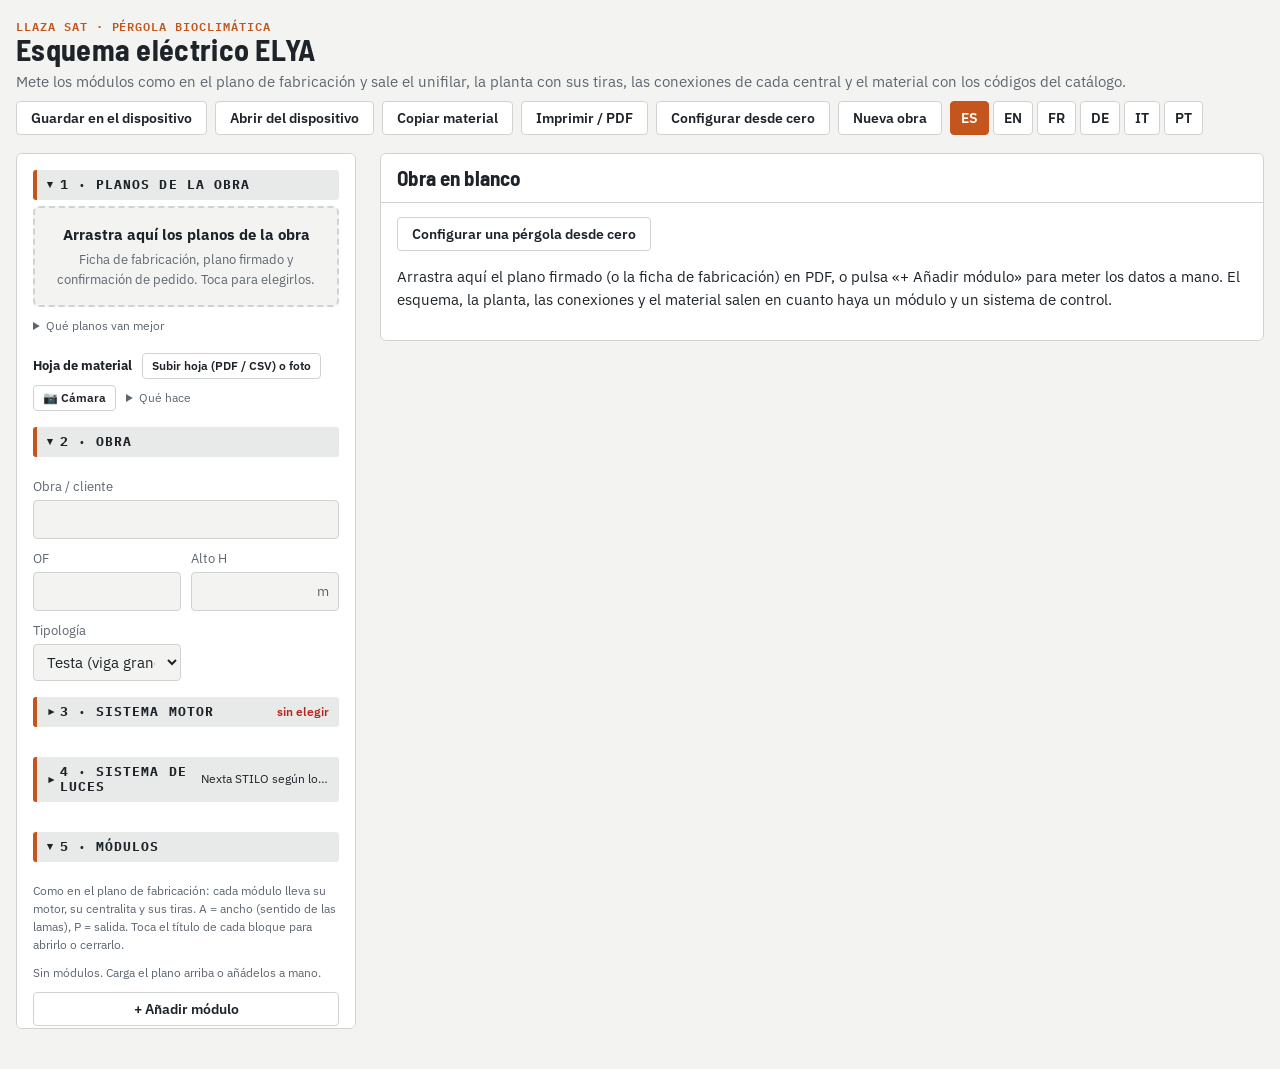
==== commit e8f9452c: "Esquema ELYA: conectores Tekox mini en el alargo del motor Co-Authored-By: Claude Opus 5.5 <noreply@" ====
--- a/elya/index.html
+++ b/elya/index.html
@@ -1099,6 +1099,9 @@
     perd.push({tag,t:"cable del motor",W:caidaMot(run)*3.6});
     if(caidaMot(run)/24*100>CAIDA_MOT)av.push(["warn",`AVISO PARA TALLER · ${m.nombre}: cable del motor de ≈ ${Math.ceil(run)} m con 2×0,75 mm²: caída ≈ ${m2(caidaMot(run))} V (${pct1(caidaMot(run)/24*100)} %) a 3,6 A, por encima del ${CAIDA_MOT} % (ITC-BT-19). Corta la manguera a esa medida y comprueba que las lamas abren y cierran bien con este cable antes de enviarla.`]);
     add("motor",1);add("mang",Math.ceil(run),`${tag} motor → centralita`,true);
+    /* alargo del motor (manguera) con conector aéreo mini Tekox WP68 en cada unión, macho + hembra (dato SAT):
+       cable del motor ↔ alargo y alargo ↔ centralita */
+    add("tkMiM",2,`${tag} alargo del motor: motor ↔ alargo y alargo ↔ centralita`);add("tkMiH",2,`${tag} alargo del motor: motor ↔ alargo y alargo ↔ centralita`);
     if((m.motor==="izq"&&m.cent[1]==="i")||(m.motor==="der"&&m.cent[1]==="d"))av.push(["info",`${m.nombre}: centralita en el mismo lado que el motor. El manual la pone en el lado contrario (el desagüe va en el lado motor); si el plano lo marca así, vale.`]);
 
     /* --- control del motor --- */
@@ -1905,7 +1908,7 @@
 function recorridos(pm,cfg){
   const {m,tiras}=pm,cp=pilNom(pilDe(m,m.cent))||CN[m.cent],nexta=pm.sis==="nexta",out=n=>nexta?` → ${n}`:"";
   const L=[],esq=k=>pilNom(pilDe(m,k))||CN[k];
-  if(pm.rm)L.push(`<b style="color:var(--c-mot)">Motor</b> (lado ${m.motor==="izq"?"izquierdo":"derecho"}, extremo ${pm.motY==="s"?"superior":"inferior"}): manguera ${CAB_MOT} (${C.mang[0]}; 300/500 V, cobre flexible, PVC) de ≈ ${Math.ceil(pm.run)} m por encima de ${esc(vigasDe(m,pm.rm.sides))} (entre la viga y la tapa) hasta la centralita. Azul = +, marrón = −. Caída ≈ ${m2(caidaMot(pm.run))} V (${Math.round(caidaMot(pm.run)/24*100)} %) a 3,6 A.${caidaMot(pm.run)/24*100>CAIDA_MOT?` <b>Aviso para taller:</b> pasa del ${CAIDA_MOT} %; corta la manguera a esa medida y comprueba que las lamas abren y cierran bien antes de enviarla.`:""}`);
+  if(pm.rm)L.push(`<b style="color:var(--c-mot)">Motor</b> (lado ${m.motor==="izq"?"izquierdo":"derecho"}, extremo ${pm.motY==="s"?"superior":"inferior"}): manguera ${CAB_MOT} (${C.mang[0]}; 300/500 V, cobre flexible, PVC) de ≈ ${Math.ceil(pm.run)} m por encima de ${esc(vigasDe(m,pm.rm.sides))} (entre la viga y la tapa) hasta la centralita. En cada punta, conector aéreo mini Tekox WP68 macho + hembra (${C.tkMiM[0]} + ${C.tkMiH[0]}): uno para unir el alargo al cable del motor y otro en la centralita. Azul = +, marrón = −. Caída ≈ ${m2(caidaMot(pm.run))} V (${Math.round(caidaMot(pm.run)/24*100)} %) a 3,6 A.${caidaMot(pm.run)/24*100>CAIDA_MOT?` <b>Aviso para taller:</b> pasa del ${CAIDA_MOT} %; corta la manguera a esa medida y comprueba que las lamas abren y cierran bien antes de enviarla.`:""}`);
   NIV(m).forEach(nv=>gruposTira(m,cfg.periProd).forEach(G=>{const ts=tiras.filter(t=>t.g===G.g&&t.niv===nv);if(!ts.length)return;
     const key=G.corner+(nv==="i"?":i":""),nt=nivTxt(m,nv),sR=(pm.salReal||{})[(nv==="i"&&m.ledPos==="ambos"?"i":"")+G.out]||G.out,oG=luzNiv(m,nv)==="rgb"?(nexta?" → TKL RGBW":""):out("OUT"+sR);
     const una=ts[0].una&&ts[0].sides.length>1,cd=(()=>{const c=((pm.grAl||{})[key]||{}).caida;return c?` Caída ≈ ${m2(c.dAl+c.dT)} V (${pct1(c.pc)} %${c.pc>CAIDA_LUZ?`, más del ${CAIDA_LUZ} %`:""}).`:"";})();
@@ -3427,7 +3430,7 @@
   else if(tipo==="rx"){const x=(pm.rx||[])[+arg],nom=x&&({somLed:"Receptor io LED",somRGB:"Receptor io RGB",rgbww:"Receptor RGB+BL"}[x.k]||"Receptor");tit=`${nom||"Receptor"}${x&&x.tot>1?" "+x.n:""}`;
     info=x?`<span><b>${esc(C[x.k]?C[x.k][1]:nom)}</b>${C[x.k]?" · "+C[x.k][0]:""}</span><span>+ transformador ${TR_W[x.tr]} W, junto a la centralita del motor</span>`:"";}
   else if(tipo==="motor"){tit="Motor y su cable";loc="v:"+m.motor;
-    info=`<span><b>Manguera ${CAB_MOT}</b> · ${C.mang[0]}</span><span>300/500 V · cobre flexible clase 5 · aislamiento y cubierta PVC · 70 °C · 2 hilos: azul y marrón</span><span>≈ ${Math.ceil(pm.run)} m hasta la centralita · motor 24 V DC 3,6 A · caída ≈ ${m2(caidaMot(pm.run))} V (${Math.round(caidaMot(pm.run)/24*100)} %)</span>`;
+    info=`<span><b>Manguera ${CAB_MOT}</b> · ${C.mang[0]}</span><span>300/500 V · cobre flexible clase 5 · aislamiento y cubierta PVC · 70 °C · 2 hilos: azul y marrón</span><span>Conectores: 2 × macho ${C.tkMiM[0]} + 2 × hembra ${C.tkMiH[0]} (Tekox WP68 mini): motor ↔ alargo y alargo ↔ centralita</span><span>≈ ${Math.ceil(pm.run)} m hasta la centralita · motor 24 V DC 3,6 A · caída ≈ ${m2(caidaMot(pm.run))} V (${Math.round(caidaMot(pm.run)/24*100)} %)</span>`;
     body=edCopia(P+"motor","Lado del motor / desagüe")+edCopia(P+"motY","Extremo del motor");}
   else if(tipo==="lama"){const k=+arg,led=lamLED(m).includes(k),fo=m.focL==="lam"&&(m.focLam||[]).includes(k);tit=`Lama ${k} de ${lamT(m)}`;
     info=`<span>${m2(pm.lamaLen)} m · el cable entra por el lateral (viga ${esc(vigaDe(m,m.cent[1]==="i"?"izq":"der"))}).</span>`;
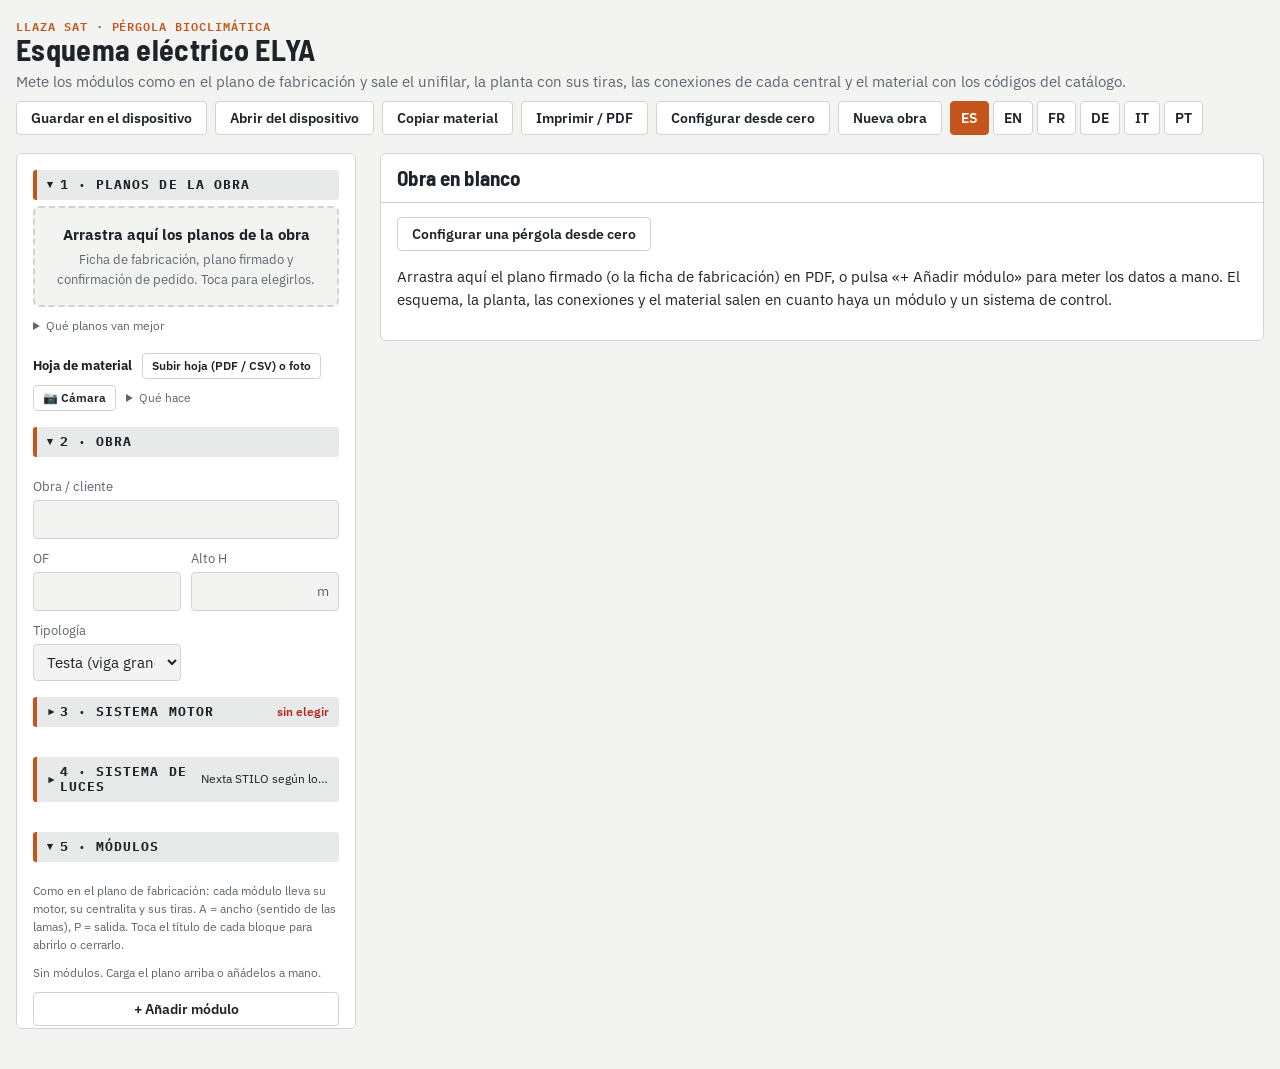
==== commit f4f15e51: "Esquema ELYA: conector aéreo según la sección del cable Co-Authored-By: Claude Opus 5.5 <noreply@ant" ====
--- a/elya/index.html
+++ b/elya/index.html
@@ -524,10 +524,10 @@
   aries:["48009015000","Foco Aries bi-emisión","Haz arriba y abajo"],
   fMiAL:["43009004000","Foco LED mini AL","Aluminio/gris"],
   fMiNG:["43009004002","Foco LED mini NG","Negro"],
-  tkMiH:["48008002000","Conector aéreo mini hembra 2 polos","Tekox WP68"],
-  tkMiM:["48008001000","Conector aéreo mini macho 2 polos","Tekox WP68"],
-  tkWPM:["48008003002","Conector aéreo macho IP68","Tekox WP2/M"],
-  tkWPH:["48008004002","Conector aéreo hembra IP68","Tekox WP2/H"],
+  tkMiH:["48008002000","Conector aéreo mini hembra 2 polos","Tekox WP68 · cable hasta 1,5 mm²"],
+  tkMiM:["48008001000","Conector aéreo mini macho 2 polos","Tekox WP68 · cable hasta 1,5 mm²"],
+  tkWPM:["48008003002","Conector aéreo macho IP68 2 polos","Tekox WP2/M · cable de más de 1,5 mm²"],
+  tkWPH:["48008004002","Conector aéreo hembra IP68 2 polos","Tekox WP2/H · cable de más de 1,5 mm²"],
   /* conector de 5 pines del receptor io LED (dato SAT): sin código Llaza (SINREF-002 / 003 en el catálogo) */
   wp5M:["—","Conector aéreo macho IP68 5 polos (sin código Llaza)","Tekox WP5/M · 15 A 450 V · 0,5–1,5 mm²"],
   wp5H:["—","Conector aéreo hembra IP68 5 polos (sin código Llaza)","Tekox WP5/H · 15 A 450 V · 0,5–1,5 mm²"],
@@ -599,6 +599,9 @@
 const potTxt=code=>{const p=POT[code];return p?`Potencia ${potL1(p)} · ${potL2(p)}`:"";};
 /* Cable del motor: manguera H05VV-F 2×0,75 mm² (catálogo 48008100000): 300/500 V, cobre flexible clase 5,
    aislamiento y cubierta de PVC, 70 °C. Caída de tensión a 3,6 A: ΔU = 2·L·I·ρ/S, ρ = 0,021 Ω·mm²/m (cobre a 70 °C). */
+/* Conector aéreo de 2 polos según la sección del cable (dato SAT): el mini (Tekox WP68) vale hasta 1,5 mm²; con más, el normal (WP2 IP68). */
+const conAereo=sec=>sec<=1.5?{M:"tkMiM",H:"tkMiH"}:{M:"tkWPM",H:"tkWPH"};
+const ALARGO_TKM=1.5,conMotor=sis=>sis==="nexta"?4:2,txtConMotor=sis=>sis==="nexta"?`alargo de ${m2(ALARGO_TKM)} m como mínimo, con conector aéreo mini Tekox WP68 en la TKM, macho + hembra en el alargo y el del motor (2 × ${C.tkMiM[0]} + 2 × ${C.tkMiH[0]})`:`el cable sale de la propia centralita a la medida, con un conector aéreo mini Tekox WP68 en su punta y otro en el motor (${C.tkMiM[0]} + ${C.tkMiH[0]})`;
 const CAB_MOT="H05VV-F 2×0,75 mm²",caidaMot=L=>2*L*3.6*0.021/0.75;
 /* Caída de tensión (ITC-BT-19): alumbrado 3 %, resto (motor) 5 %. Alargos LED de 0,75 mm² con ρ = 0,021 Ω·mm²/m (cobre a 70 °C,
    como el motor), ida y vuelta con toda la corriente del grupo (RGB: el común lleva toda y cada color un tercio).
@@ -1094,14 +1097,15 @@
     const motorPos={x:m.motor==="izq"?0:m.A,y:motY==="i"?dM:m.P-dM};
     const rm=rutaDesde(m,[motorPos.x,motorPos.y],m.motor,m.cent);
     const cx=m.cent[1]==="i"?0:m.A,cy=m.cent[0]==="i"?0:m.P;
-    const run=rm.len+1; /* + 1 m para bajar a la centralita y holgura */
+    const run=Math.max(rm.len+1,sis==="nexta"?ALARGO_TKM:0); /* + 1 m para bajar a la centralita y holgura; con la TKM, alargo de 1,5 m como mínimo */
     /* cable del motor: siempre manguera 2 × 0,75 mm² (dato SAT, también con Teleco) */
     perd.push({tag,t:"cable del motor",W:caidaMot(run)*3.6});
     if(caidaMot(run)/24*100>CAIDA_MOT)av.push(["warn",`AVISO PARA TALLER · ${m.nombre}: cable del motor de ≈ ${Math.ceil(run)} m con 2×0,75 mm²: caída ≈ ${m2(caidaMot(run))} V (${pct1(caidaMot(run)/24*100)} %) a 3,6 A, por encima del ${CAIDA_MOT} % (ITC-BT-19). Corta la manguera a esa medida y comprueba que las lamas abren y cierran bien con este cable antes de enviarla.`]);
     add("motor",1);add("mang",Math.ceil(run),`${tag} motor → centralita`,true);
-    /* alargo del motor (manguera) con conector aéreo mini Tekox WP68 en cada unión, macho + hembra (dato SAT):
-       cable del motor ↔ alargo y alargo ↔ centralita */
-    add("tkMiM",2,`${tag} alargo del motor: motor ↔ alargo y alargo ↔ centralita`);add("tkMiH",2,`${tag} alargo del motor: motor ↔ alargo y alargo ↔ centralita`);
+    /* conectores aéreos mini Tekox WP68 del cable del motor (dato SAT): con la TKM (Cherubini) siempre va alargo, de 1,5 m
+       como mínimo, con conector en la TKM, macho + hembra en el alargo y el del motor (4); con las demás centralitas el cable
+       sale de la propia centralita a la medida, y basta un conector en su punta y otro en el motor (2) */
+    const nCon=conMotor(sis),cm=conAereo(0.75);add(cm.M,nCon/2,`${tag} ${sis==="nexta"?"TKM ↔ alargo y alargo ↔ motor":"cable de la centralita ↔ motor"}`);add(cm.H,nCon/2,`${tag} ${sis==="nexta"?"TKM ↔ alargo y alargo ↔ motor":"cable de la centralita ↔ motor"}`);
     if((m.motor==="izq"&&m.cent[1]==="i")||(m.motor==="der"&&m.cent[1]==="d"))av.push(["info",`${m.nombre}: centralita en el mismo lado que el motor. El manual la pone en el lado contrario (el desagüe va en el lado motor); si el plano lo marca así, vale.`]);
 
     /* --- control del motor --- */
@@ -1202,7 +1206,7 @@
       av.push(["warn",`${m.nombre}: ${m.calN} calefactor(es) de ${w0(m.calW)} (${w0(m.calN*m.calW)}): en pruebas, sin código. Necesitan línea propia desde el cuadro; dimensiona la sección y el PIA. Con Nexta, el emisor HB80-PRG200 tiene 6 canales de calefactores.`]);}
     if(m.altN){add("altav",m.altN,tag,true);av.push(["info",`${m.nombre}: ${m.altN} altavoz(ces) previstos (en pruebas, sin código ni datos de alimentación).`]);}
     if(m.cortN){add("cortina",m.cortN,tag,true);av.push(["info",`${m.nombre}: ${m.cortN} cortina(s) vertical(es) previstas (en pruebas, sin código). Con Nexta, el emisor HB80-PRG200 tiene 9 canales de caídas verticales.`]);}
-    plan.push({m,tiras,lamaLen,tag,rm,run,rutas,sis:sisL,periMan,focos:focR,motorPos,motY,grAl,rgb:rgbM});
+    plan.push({m,tiras,lamaLen,tag,rm,run,rutas,sis:sisL,sisM:sis,periMan,focos:focR,motorPos,motY,grAl,rgb:rgbM});
     /* Focos (dato SAT): entran por el lateral con el cable 3 m 2P + 2 micro en T; si el primer foco queda a más de 3 m
        de la centralita, alargo hasta el cable en T. Entre foco y foco, extensiones de 0,50 m. */
     if(focR&&focR.lam){
@@ -1908,7 +1912,7 @@
 function recorridos(pm,cfg){
   const {m,tiras}=pm,cp=pilNom(pilDe(m,m.cent))||CN[m.cent],nexta=pm.sis==="nexta",out=n=>nexta?` → ${n}`:"";
   const L=[],esq=k=>pilNom(pilDe(m,k))||CN[k];
-  if(pm.rm)L.push(`<b style="color:var(--c-mot)">Motor</b> (lado ${m.motor==="izq"?"izquierdo":"derecho"}, extremo ${pm.motY==="s"?"superior":"inferior"}): manguera ${CAB_MOT} (${C.mang[0]}; 300/500 V, cobre flexible, PVC) de ≈ ${Math.ceil(pm.run)} m por encima de ${esc(vigasDe(m,pm.rm.sides))} (entre la viga y la tapa) hasta la centralita. En cada punta, conector aéreo mini Tekox WP68 macho + hembra (${C.tkMiM[0]} + ${C.tkMiH[0]}): uno para unir el alargo al cable del motor y otro en la centralita. Azul = +, marrón = −. Caída ≈ ${m2(caidaMot(pm.run))} V (${Math.round(caidaMot(pm.run)/24*100)} %) a 3,6 A.${caidaMot(pm.run)/24*100>CAIDA_MOT?` <b>Aviso para taller:</b> pasa del ${CAIDA_MOT} %; corta la manguera a esa medida y comprueba que las lamas abren y cierran bien antes de enviarla.`:""}`);
+  if(pm.rm)L.push(`<b style="color:var(--c-mot)">Motor</b> (lado ${m.motor==="izq"?"izquierdo":"derecho"}, extremo ${pm.motY==="s"?"superior":"inferior"}): manguera ${CAB_MOT} (${C.mang[0]}; 300/500 V, cobre flexible, PVC) de ≈ ${Math.ceil(pm.run)} m por encima de ${esc(vigasDe(m,pm.rm.sides))} (entre la viga y la tapa) hasta la centralita: ${txtConMotor(pm.sisM)}. Azul = +, marrón = −. Caída ≈ ${m2(caidaMot(pm.run))} V (${Math.round(caidaMot(pm.run)/24*100)} %) a 3,6 A.${caidaMot(pm.run)/24*100>CAIDA_MOT?` <b>Aviso para taller:</b> pasa del ${CAIDA_MOT} %; corta la manguera a esa medida y comprueba que las lamas abren y cierran bien antes de enviarla.`:""}`);
   NIV(m).forEach(nv=>gruposTira(m,cfg.periProd).forEach(G=>{const ts=tiras.filter(t=>t.g===G.g&&t.niv===nv);if(!ts.length)return;
     const key=G.corner+(nv==="i"?":i":""),nt=nivTxt(m,nv),sR=(pm.salReal||{})[(nv==="i"&&m.ledPos==="ambos"?"i":"")+G.out]||G.out,oG=luzNiv(m,nv)==="rgb"?(nexta?" → TKL RGBW":""):out("OUT"+sR);
     const una=ts[0].una&&ts[0].sides.length>1,cd=(()=>{const c=((pm.grAl||{})[key]||{}).caida;return c?` Caída ≈ ${m2(c.dAl+c.dT)} V (${pct1(c.pc)} %${c.pc>CAIDA_LUZ?`, más del ${CAIDA_LUZ} %`:""}).`:"";})();
@@ -3430,7 +3434,7 @@
   else if(tipo==="rx"){const x=(pm.rx||[])[+arg],nom=x&&({somLed:"Receptor io LED",somRGB:"Receptor io RGB",rgbww:"Receptor RGB+BL"}[x.k]||"Receptor");tit=`${nom||"Receptor"}${x&&x.tot>1?" "+x.n:""}`;
     info=x?`<span><b>${esc(C[x.k]?C[x.k][1]:nom)}</b>${C[x.k]?" · "+C[x.k][0]:""}</span><span>+ transformador ${TR_W[x.tr]} W, junto a la centralita del motor</span>`:"";}
   else if(tipo==="motor"){tit="Motor y su cable";loc="v:"+m.motor;
-    info=`<span><b>Manguera ${CAB_MOT}</b> · ${C.mang[0]}</span><span>300/500 V · cobre flexible clase 5 · aislamiento y cubierta PVC · 70 °C · 2 hilos: azul y marrón</span><span>Conectores: 2 × macho ${C.tkMiM[0]} + 2 × hembra ${C.tkMiH[0]} (Tekox WP68 mini): motor ↔ alargo y alargo ↔ centralita</span><span>≈ ${Math.ceil(pm.run)} m hasta la centralita · motor 24 V DC 3,6 A · caída ≈ ${m2(caidaMot(pm.run))} V (${Math.round(caidaMot(pm.run)/24*100)} %)</span>`;
+    info=`<span><b>Manguera ${CAB_MOT}</b> · ${C.mang[0]}</span><span>300/500 V · cobre flexible clase 5 · aislamiento y cubierta PVC · 70 °C · 2 hilos: azul y marrón</span><span>Conectores: ${txtConMotor(pm.sisM)}</span><span>≈ ${Math.ceil(pm.run)} m hasta la centralita · motor 24 V DC 3,6 A · caída ≈ ${m2(caidaMot(pm.run))} V (${Math.round(caidaMot(pm.run)/24*100)} %)</span>`;
     body=edCopia(P+"motor","Lado del motor / desagüe")+edCopia(P+"motY","Extremo del motor");}
   else if(tipo==="lama"){const k=+arg,led=lamLED(m).includes(k),fo=m.focL==="lam"&&(m.focLam||[]).includes(k);tit=`Lama ${k} de ${lamT(m)}`;
     info=`<span>${m2(pm.lamaLen)} m · el cable entra por el lateral (viga ${esc(vigaDe(m,m.cent[1]==="i"?"izq":"der"))}).</span>`;
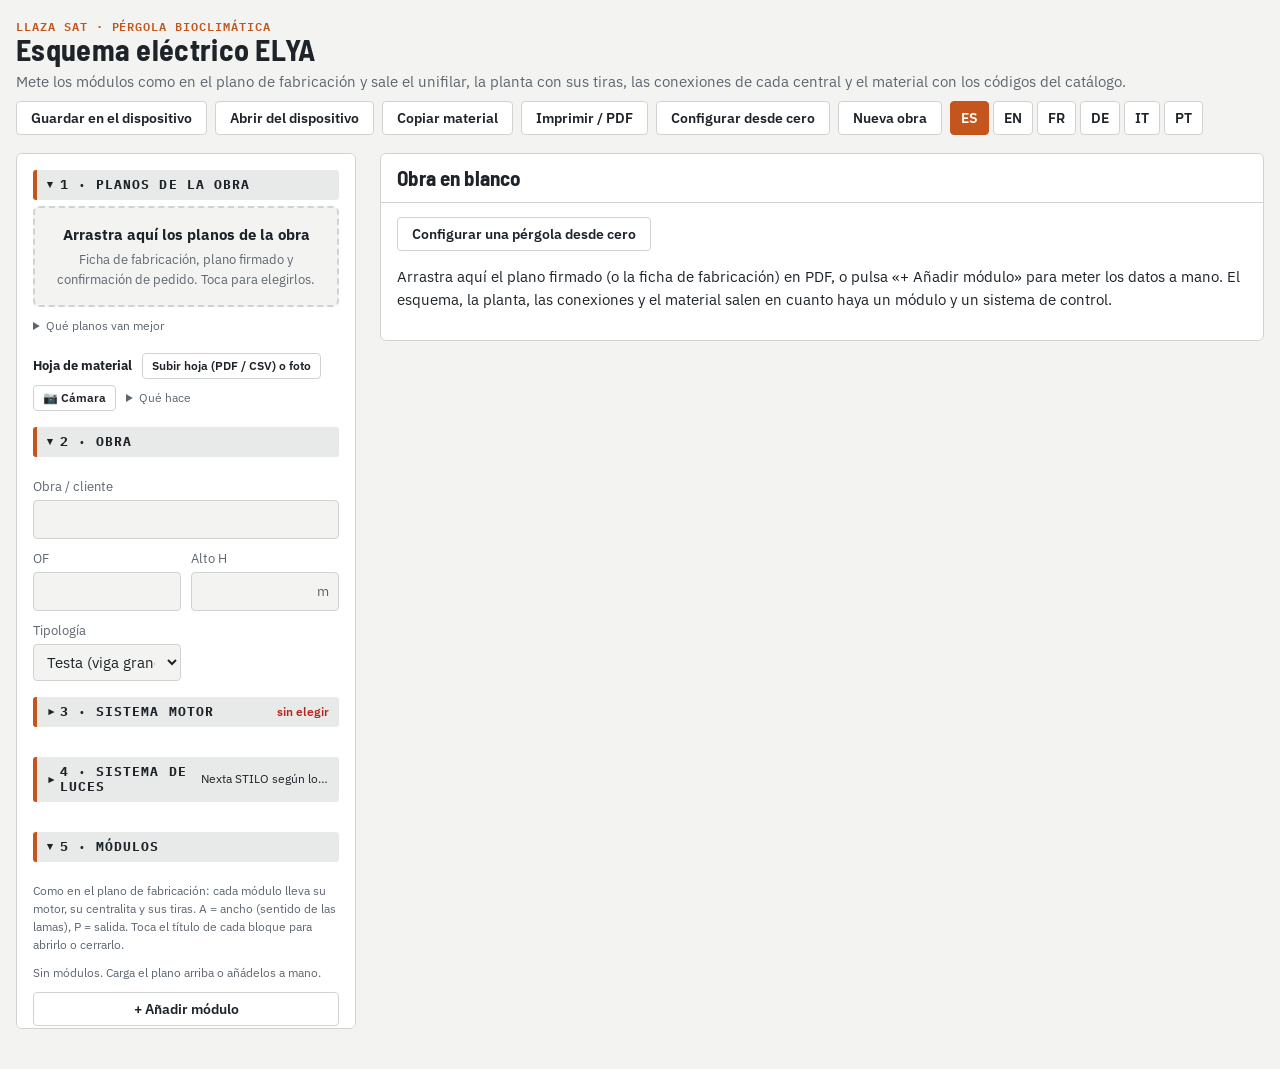
==== commit 93628a52: "App ELYA: conectores Tekox del cable del motor dibujados en el plano Copia de esquema/elya.html (cat" ====
--- a/elya/index.html
+++ b/elya/index.html
@@ -358,7 +358,7 @@
 
   <section class="sheet" data-hoja="planta">
     <div class="hd"><h2>Planta y tiras LED</h2><span class="tag">Hoja 2</span></div>
-    <div class="bd"><div class="ley"><span><i style="background:var(--led-w3);box-shadow:0 0 0 1px rgba(29,35,41,.45)"></i>LED ELYA 3000 K (cálida)</span><span><i style="background:var(--led-w4);box-shadow:0 0 0 1px rgba(29,35,41,.45)"></i>LED ELYA 4000 K (neutra)</span><span><i style="background:var(--led-neon);box-shadow:0 0 0 1px rgba(29,35,41,.45),0 0 5px 2px var(--led-neon)"></i>Neón 3000 K, con halo (perimetral y de lama)</span><span><i style="background:repeating-linear-gradient(90deg,#e53935 0 6px,#43a047 6px 12px,#1e88e5 12px 18px)"></i>Neón RGB</span><span><i style="background:repeating-linear-gradient(90deg,var(--muted) 0 8px,transparent 8px 12px)"></i>A trazos: tira indirecta</span><span><i style="background:var(--c-al)"></i>Alargo · Y = cable de 3 vías</span><span><i style="background:var(--c-mot)"></i>Cable del motor</span><span><i style="background:repeating-linear-gradient(90deg,var(--c-lam) 0 5px,transparent 5px 8px)"></i>Cables de las lamas</span><span><i style="background:var(--c-foc)"></i>Focos (F) · cable en T</span><span><b style="color:var(--c-x)">◆</b>Producto a mano</span><span><b class="lc">C</b>Centralita del motor</span><span><b class="ll">L</b>Central de luces</span><span><b class="lm">M</b>Motor</span><span><svg width="16" height="16" viewBox="0 0 16 16"><rect x="1" y="1" width="14" height="14" fill="none" stroke="currentColor" stroke-width="1.6"/><path d="M1 1L15 15M15 1L1 15" stroke="currentColor" stroke-width="1.2"/></svg>Pilar</span><span><svg width="14" height="14" viewBox="0 0 14 14"><circle cx="7" cy="7" r="6" fill="none" stroke="currentColor" stroke-width="1.4"/><path d="M3 3L11 11M11 3L3 11" stroke="currentColor" stroke-width="1.2"/></svg>Desagüe</span><span><svg width="26" height="10" viewBox="0 0 26 10"><path d="M1 5H20" stroke="currentColor" stroke-width="1.5"/><path d="M18 1L25 5L18 9z" fill="currentColor"/></svg>Caída agua</span></div>
+    <div class="bd"><div class="ley"><span><i style="background:var(--led-w3);box-shadow:0 0 0 1px rgba(29,35,41,.45)"></i>LED ELYA 3000 K (cálida)</span><span><i style="background:var(--led-w4);box-shadow:0 0 0 1px rgba(29,35,41,.45)"></i>LED ELYA 4000 K (neutra)</span><span><i style="background:var(--led-neon);box-shadow:0 0 0 1px rgba(29,35,41,.45),0 0 5px 2px var(--led-neon)"></i>Neón 3000 K, con halo (perimetral y de lama)</span><span><i style="background:repeating-linear-gradient(90deg,#e53935 0 6px,#43a047 6px 12px,#1e88e5 12px 18px)"></i>Neón RGB</span><span><i style="background:repeating-linear-gradient(90deg,var(--muted) 0 8px,transparent 8px 12px)"></i>A trazos: tira indirecta</span><span><i style="background:var(--c-al)"></i>Alargo · Y = cable de 3 vías</span><span><i style="background:var(--c-mot)"></i>Cable del motor</span><span><i style="background:#2e3135;box-shadow:inset 0 0 0 0 #fff;background-image:linear-gradient(90deg,transparent 45%,#fff 45% 55%,transparent 55%)"></i>Conector · en el cable del motor, aéreo Tekox</span><span><i style="background:repeating-linear-gradient(90deg,var(--c-lam) 0 5px,transparent 5px 8px)"></i>Cables de las lamas</span><span><i style="background:var(--c-foc)"></i>Focos (F) · cable en T</span><span><b style="color:var(--c-x)">◆</b>Producto a mano</span><span><b class="lc">C</b>Centralita del motor</span><span><b class="ll">L</b>Central de luces</span><span><b class="lm">M</b>Motor</span><span><svg width="16" height="16" viewBox="0 0 16 16"><rect x="1" y="1" width="14" height="14" fill="none" stroke="currentColor" stroke-width="1.6"/><path d="M1 1L15 15M15 1L1 15" stroke="currentColor" stroke-width="1.2"/></svg>Pilar</span><span><svg width="14" height="14" viewBox="0 0 14 14"><circle cx="7" cy="7" r="6" fill="none" stroke="currentColor" stroke-width="1.4"/><path d="M3 3L11 11M11 3L3 11" stroke="currentColor" stroke-width="1.2"/></svg>Desagüe</span><span><svg width="26" height="10" viewBox="0 0 26 10"><path d="M1 5H20" stroke="currentColor" stroke-width="1.5"/><path d="M18 1L25 5L18 9z" fill="currentColor"/></svg>Caída agua</span></div>
     <p class="hint" style="margin:0 0 8px"><b>Plano interactivo:</b> en cada módulo, toca una tira, un alargo, la Y, la centralita, el motor, las lamas o los focos para elegir medidas, alargos, cables y conectores, o añadir un producto en ese sitio. Lo que corrijas de alargos y medidas de tira se aprende para las obras siguientes.</p><div class="plantas" id="planta"></div><details class="apr" id="aprBox" hidden><summary id="aprSum"></summary><ul id="aprList"></ul><button type="button" class="mini" data-apr="todo">Olvidar todo lo aprendido</button></details><p class="hint" style="margin-top:8px">Arriba, toda la pérgola junta; debajo, cada módulo por separado con las cotas de cada lado. Toca un dibujo (o «Ampliar») para verlo en grande. La pérgola va en gris y los cables en color: en cada módulo, por fuera, los que van por encima de las vigas (entre la viga y la tapa); en el conjunto, por dentro de cada módulo. Debajo de cada módulo, cada recorrido por escrito.</p></div>
   </section>
 
@@ -536,6 +536,8 @@
   alRGB5:["48009019000","Alargador RGB 5 m","SPT068 (4 pines) · 4×0,75 mm²"],
   alRGB7:["48009020000","Alargador RGB 7 m","SPT050408 (4 pines) · 4×0,75 mm²"],
   mang:["48008100000","Manguera H05VV-F 2×0,75 mm²","flexible · rollo 100 m"],
+  mang15:["—","Manguera H05VV-F 2×1,5 mm² (sin código Llaza)","flexible · cable del motor de más de ≈ 6 m"],
+  mang25:["—","Manguera H05VV-F 2×2,5 mm² (sin código Llaza)","flexible · cable del motor de más de ≈ 12 m"],
   schuko:["48009024000","Toma 230 V empotrable IP54","SOK-SH-B"],
   usb:["48009025000","Toma USB A+C c/cable 2P M","DUAL-USB-AC"]
 };
@@ -601,8 +603,13 @@
    aislamiento y cubierta de PVC, 70 °C. Caída de tensión a 3,6 A: ΔU = 2·L·I·ρ/S, ρ = 0,021 Ω·mm²/m (cobre a 70 °C). */
 /* Conector aéreo de 2 polos según la sección del cable (dato SAT): el mini (Tekox WP68) vale hasta 1,5 mm²; con más, el normal (WP2 IP68). */
 const conAereo=sec=>sec<=1.5?{M:"tkMiM",H:"tkMiH"}:{M:"tkWPM",H:"tkWPH"};
-const ALARGO_TKM=1.5,conMotor=sis=>sis==="nexta"?4:2,txtConMotor=sis=>sis==="nexta"?`alargo de ${m2(ALARGO_TKM)} m como mínimo, con conector aéreo mini Tekox WP68 en la TKM, macho + hembra en el alargo y el del motor (2 × ${C.tkMiM[0]} + 2 × ${C.tkMiH[0]})`:`el cable sale de la propia centralita a la medida, con un conector aéreo mini Tekox WP68 en su punta y otro en el motor (${C.tkMiM[0]} + ${C.tkMiH[0]})`;
-const CAB_MOT="H05VV-F 2×0,75 mm²",caidaMot=L=>2*L*3.6*0.021/0.75;
+const ALARGO_TKM=1.5,conMotor=sis=>sis==="nexta"?4:2,conTxt=S=>S<=1.5?"mini Tekox WP68":"Tekox WP2 IP68",txtConMotor=(sis,S=0.75)=>{const c=conAereo(S);return sis==="nexta"?`alargo de ${m2(ALARGO_TKM)} m como mínimo, con conector aéreo ${conTxt(S)} en la TKM, macho + hembra en el alargo y el del motor (2 × ${C[c.M][0]} + 2 × ${C[c.H][0]})`:`el cable sale de la propia centralita a la medida, con un conector aéreo ${conTxt(S)} en su punta y otro en el motor (${C[c.M][0]} + ${C[c.H][0]})`;};
+/* Sección del cable del motor según los metros (tabla de taller, ITC-BT-19 5 %: ΔU = 2·L·3,6 A / (48 · S)):
+   0,75 mm² hasta ≈ 6 m, 1,5 mm² hasta ≈ 12 m y 2,5 mm² a partir de ahí. Se elige sola (Auto) o a mano en cada módulo. */
+const SEC_MOT=[0.75,1.5,2.5],MANG_SEC={0.75:"mang",1.5:"mang15",2.5:"mang25"};
+const caidaMot=(L,S=0.75)=>2*L*3.6*0.021/S;
+const secMotDe=(m,L)=>{const v=parseFloat(m&&m.secMot);if(SEC_MOT.includes(v))return v;return SEC_MOT.find(S=>caidaMot(L,S)/24*100<=5)||2.5;};
+const nSec=S=>String(S).replace(".",","),cabMot=S=>`H05VV-F 2×${nSec(S)} mm²`,CAB_MOT=cabMot(0.75);
 /* Caída de tensión (ITC-BT-19): alumbrado 3 %, resto (motor) 5 %. Alargos LED de 0,75 mm² con ρ = 0,021 Ω·mm²/m (cobre a 70 °C,
    como el motor), ida y vuelta con toda la corriente del grupo (RGB: el común lleva toda y cada color un tercio).
    Dentro de la tira, carga repartida alimentada por un extremo: ΔU = I · R · L / 2, con R ≈ 0,04 Ω/m (ida + vuelta) estimado
@@ -657,6 +664,10 @@
 /* Conector entre dos cables (alargo ↔ Y, Y ↔ tira, alargo ↔ alargo): cuerpo negro con la junta en blanco, en el sentido del cable. */
 const conSvg=(x,y,a,e=1)=>`<g transform="translate(${x} ${y}) rotate(${a})${e!==1?` scale(${e})`:""}"><rect x="-5.5" y="-3.2" width="11" height="6.4" rx="1.6" fill="#2e3135"/><line x1="0" y1="-3.2" x2="0" y2="3.2" stroke="#fff" stroke-width="1.2"/></g>`;
 const angulo=(a,b)=>Math.atan2(b[1]-a[1],b[0]-a[0])*180/Math.PI;
+/* Conectores aéreos Tekox del cable del motor (macho + hembra encajados), dibujados sobre su recorrido (pts[0] = motor):
+   uno junto al motor y, con la TKM (va con alargo), otro junto a la centralita. Con rótulo opcional. */
+const conMotSvg=(pts,sis,rot)=>{const lp=pts.slice(1).reduce((a,q,j)=>a+Math.hypot(q[0]-pts[j][0],q[1]-pts[j][1]),0),d=Math.min(26,lp/3);
+  return [[pts,"motor"],...(sis==="nexta"?[[[...pts].reverse(),"TKM"]]:[])].map(([P,dn])=>{const [x,y,a]=enPoli(P,d);return conSvg(x,y,a,1.6)+(rot?rot(x,y,a,dn):"");}).join("");};
 /* Cable de 3 vías (Y): cuerpo del color de su alargo, del que salen la entrada y los dos brazos; un conector en la punta de cada uno. */
 const ySvg=(q,ps,cols)=>{const [ent,...sal]=ps,de=Math.hypot(q[0]-ent[0],q[1]-ent[1])||1,b=[(q[0]-ent[0])/de,(q[1]-ent[1])/de],
     rot=(v,g)=>{const c=Math.cos(g),s=Math.sin(g);return [v[0]*c-v[1]*s,v[0]*s+v[1]*c];},
@@ -730,6 +741,7 @@
   </details>
   ${blq("est","Estructura","motor, centralita, pilares, vigas")}
   <div class="row"><label>Motor / desagüe<select id="m${i}_motor">${opt({izq:"Lado izq.",der:"Lado der."},m.motor)}</select></label><label>Motor en el extremo<select id="m${i}_motY">${opt({auto:"Auto (el de la centralita)",s:"Superior",i:"Inferior"},m.motY||"auto")}</select></label></div>
+  <label>Cable del motor<select id="m${i}_secMot">${opt({auto:"Auto (según los metros)","0.75":"2×0,75 mm²","1.5":"2×1,5 mm²","2.5":"2×2,5 mm²"},m.secMot||"auto")}</select></label>
   <label>Apertura de las lamas (lado de 135°, donde está la lama 1)<select id="m${i}_ab">${opt({auto:"Auto (el extremo del motor)",s:"Arriba",i:"Abajo"},m.ab||"auto")}</select></label>
   <label>Centralita (esquina)<select id="m${i}_cent">${opt(ESQ,m.cent)}</select></label><input type="hidden" id="m${i}_alsel" value="${esc(JSON.stringify(m.alSel||{}))}">
   <div class="row"><label>Alojada en<select id="m${i}_aloj">${opt({viga:"Viga",pilar:"Pilar"},m.aloj||"viga")}</select></label><label>Nº viga / pilar<input type="text" id="m${i}_ref" value="${esc(m.ref||"")}" placeholder="V2-4 o 3"></label></div>
@@ -805,7 +817,7 @@
   const out=[];
   for(let i=0;$(`m${i}_nombre`);i++){
     const g=k=>$(`m${i}_${k}`);
-    out.push({_i:i,nombre:g("nombre").value||("Módulo "+(i+1)),A:num(g("A").value,4),P:num(g("P").value,4),motor:g("motor").value,motY:g("motY").value,ab:g("ab").value,alSel:(()=>{try{return JSON.parse(g("alsel").value||"{}")||{};}catch(e){return {};}})(),cent:g("cent").value,aloj:g("aloj").value,ref:g("ref").value.trim(),
+    out.push({_i:i,nombre:g("nombre").value||("Módulo "+(i+1)),A:num(g("A").value,4),P:num(g("P").value,4),motor:g("motor").value,motY:g("motY").value,secMot:g("secMot").value,ab:g("ab").value,alSel:(()=>{try{return JSON.parse(g("alsel").value||"{}")||{};}catch(e){return {};}})(),cent:g("cent").value,aloj:g("aloj").value,ref:g("ref").value.trim(),
       pil:{si:g("p_si").value.trim(),sd:g("p_sd").value.trim(),id:g("p_id").value.trim(),ii:g("p_ii").value.trim()},
       vig:{sup:g("v_sup").value.trim(),inf:g("v_inf").value.trim(),izq:g("v_izq").value.trim(),der:g("v_der").value.trim()},luz:g("luz").value,luzI:g("luzI").value,
       lados:{sup:g("sup").checked,inf:g("inf").checked,izq:g("izq").checked,der:g("der").checked},
@@ -1099,18 +1111,20 @@
     const cx=m.cent[1]==="i"?0:m.A,cy=m.cent[0]==="i"?0:m.P;
     const run=Math.max(rm.len+1,sis==="nexta"?ALARGO_TKM:0); /* + 1 m para bajar a la centralita y holgura; con la TKM, alargo de 1,5 m como mínimo */
     /* cable del motor: siempre manguera 2 × 0,75 mm² (dato SAT, también con Teleco) */
-    perd.push({tag,t:"cable del motor",W:caidaMot(run)*3.6});
-    if(caidaMot(run)/24*100>CAIDA_MOT)av.push(["warn",`AVISO PARA TALLER · ${m.nombre}: cable del motor de ≈ ${Math.ceil(run)} m con 2×0,75 mm²: caída ≈ ${m2(caidaMot(run))} V (${pct1(caidaMot(run)/24*100)} %) a 3,6 A, por encima del ${CAIDA_MOT} % (ITC-BT-19). Corta la manguera a esa medida y comprueba que las lamas abren y cierran bien con este cable antes de enviarla.`]);
-    add("motor",1);add("mang",Math.ceil(run),`${tag} motor → centralita`,true);
+    const secM=secMotDe(m,run),cMot=caidaMot(run,secM);
+    perd.push({tag,t:"cable del motor",W:cMot*3.6});
+    if(cMot/24*100>CAIDA_MOT)av.push(["warn",`AVISO PARA TALLER · ${m.nombre}: cable del motor de ≈ ${Math.ceil(run)} m con 2×${nSec(secM)} mm²: caída ≈ ${m2(cMot)} V (${pct1(cMot/24*100)} %) a 3,6 A, por encima del ${CAIDA_MOT} % (ITC-BT-19).${secM<2.5?` Pon una sección mayor en el módulo (cable del motor) o deja «Auto».`:" Acerca la centralita al motor."} Comprueba que las lamas abren y cierran bien con este cable antes de enviarla.`]);
+    else if(secM>0.75&&!SEC_MOT.includes(parseFloat(m.secMot)))av.push(["info",`${m.nombre}: cable del motor de ≈ ${Math.ceil(run)} m: con 2×0,75 mm² caería ${pct1(caidaMot(run)/24*100)} % (más del ${CAIDA_MOT} %), así que va de 2×${nSec(secM)} mm² (caída ${pct1(cMot/24*100)} %).${C[MANG_SEC[secM]][0]==="—"?" Esa manguera no tiene código Llaza.":""}`]);
+    add("motor",1);add(MANG_SEC[secM],Math.ceil(run),`${tag} motor → centralita`,true);
     /* conectores aéreos mini Tekox WP68 del cable del motor (dato SAT): con la TKM (Cherubini) siempre va alargo, de 1,5 m
        como mínimo, con conector en la TKM, macho + hembra en el alargo y el del motor (4); con las demás centralitas el cable
        sale de la propia centralita a la medida, y basta un conector en su punta y otro en el motor (2) */
-    const nCon=conMotor(sis),cm=conAereo(0.75);add(cm.M,nCon/2,`${tag} ${sis==="nexta"?"TKM ↔ alargo y alargo ↔ motor":"cable de la centralita ↔ motor"}`);add(cm.H,nCon/2,`${tag} ${sis==="nexta"?"TKM ↔ alargo y alargo ↔ motor":"cable de la centralita ↔ motor"}`);
+    const nCon=conMotor(sis),cm=conAereo(secM);add(cm.M,nCon/2,`${tag} ${sis==="nexta"?"TKM ↔ alargo y alargo ↔ motor":"cable de la centralita ↔ motor"}`);add(cm.H,nCon/2,`${tag} ${sis==="nexta"?"TKM ↔ alargo y alargo ↔ motor":"cable de la centralita ↔ motor"}`);
     if((m.motor==="izq"&&m.cent[1]==="i")||(m.motor==="der"&&m.cent[1]==="d"))av.push(["info",`${m.nombre}: centralita en el mismo lado que el motor. El manual la pone en el lado contrario (el desagüe va en el lado motor); si el plano lo marca así, vale.`]);
 
     /* --- control del motor --- */
     if(sis==="nexta"){
-      const right=[{kind:"motor",W:MOTOR_W,t:`Motor ${tag}`,s:`${C.motor[0]} · 24 V DC`,wires:[["p","azul +"],["m","marrón −"]],pin:"Salida motor"}];
+      const right=[{kind:"motor",sec:secM,W:MOTOR_W,t:`Motor ${tag}`,s:`${C.motor[0]} · 24 V DC`,wires:[["p","azul +"],["m","marrón −"]],pin:"Salida motor"}];
       if(m.viento)right.push({kind:"sensor",t:"Anemómetro MT-W",s:C.mtw[0],wires:[["s",""]],pin:"Entrada sensores"});
       if(m.lluvia)right.push({kind:"sensor",t:"Sensor lluvia MT-R",s:C.mtr[0]+" · contacto NA del relé",wires:[["s",""]],pin:"Entrada sensores"});
       right.push({kind:"sensor",t:"Sonda de temperatura",s:"incluida en la TKM",wires:[["s",""]],pin:"Sonda"});
@@ -1118,7 +1132,7 @@
       dev.push({id:"tkm"+mi,t:`${tag} · TKM100 ONE · ${loc}`,code:C.tkm[0],model:C.tkm[2],feed:"230",psu:true,right});
       add("tkm",1);
     }else if(sis==="teleco_eu"||ul){
-      const k=ul?"telUL":"telEU",right=[{kind:"motor",W:MOTOR_W,t:`Motor ${tag}`,s:`${C.motor[0]} · 24 V DC`,wires:[["p","+"],["m","−"]],pin:"M1"}];
+      const k=ul?"telUL":"telEU",right=[{kind:"motor",sec:secM,W:MOTOR_W,t:`Motor ${tag}`,s:`${C.motor[0]} · 24 V DC`,wires:[["p","+"],["m","−"]],pin:"M1"}];
       if(m.lluvia)right.push({kind:"sensor",t:"Sensor lluvia-temp. RAIN105H",s:C.rain[0],wires:[["s",""]],pin:"Sensor"});
       right.push({kind:"radio",t:C[emisor][1],s:C[emisor][0]+" · "+C[emisor][2],wires:[["r",""]],pin:"Radio"});
       dev.push({id:"tel"+mi,t:`${tag} · `+(ul?"Central PLA UL":"Central 2 Mot + LED")+` · ${loc}`,code:C[k][0],model:C[k][2],feed:"230",psu:true,right});
@@ -1128,7 +1142,7 @@
       dev.push({id:"trm"+mi,t:`${tag} · Transformador 150 W motor · ${loc}`,code:C.tr150[0],model:C.tr150[1],feed:"230",trafo:true,Wfix:MOTOR_W,alimenta:"Pergola io Louver Control (24 V DC, cable hacia abajo)",abajo:"central",right:[]});
       add("tr150",1,`${tag} motor`);
       dev.push({id:"som"+mi,t:`${tag} · Pergola io Louver Control · ${loc}`,code:C.somCtrl[0],model:C.somCtrl[2],feed:"24",from:"trm"+mi,
-        right:[{kind:"motor",W:MOTOR_W,t:`Motor ${tag}`,s:`${C.motor[0]} · 24 V DC`,wires:[["p","+"],["m","−"]],pin:"M1"},{kind:"radio",t:(C[emisor]||C.situo)[1],s:"io",wires:[["r",""]],pin:"Radio io"}]});
+        right:[{kind:"motor",sec:secM,W:MOTOR_W,t:`Motor ${tag}`,s:`${C.motor[0]} · 24 V DC`,wires:[["p","+"],["m","−"]],pin:"M1"},{kind:"radio",t:(C[emisor]||C.situo)[1],s:"io",wires:[["r",""]],pin:"Radio io"}]});
       add("somCtrl",1,"",true);
       if(m.lluvia){add("rainSom",1,tag,true);dev.push({id:"rainSom"+mi,t:`${tag} · Sensor lluvia Somfy`,code:C.rainSom[0],model:"AC 230 V",feed:"230",directo:true,right:[{kind:"note",W:4,t:`Contacto → Louver Control ${tag} (C1 / C2)`,s:"entrada de sensor de lluvia",wires:[["s",""]],pin:"Contacto"}]});}
     }
@@ -1206,7 +1220,7 @@
       av.push(["warn",`${m.nombre}: ${m.calN} calefactor(es) de ${w0(m.calW)} (${w0(m.calN*m.calW)}): en pruebas, sin código. Necesitan línea propia desde el cuadro; dimensiona la sección y el PIA. Con Nexta, el emisor HB80-PRG200 tiene 6 canales de calefactores.`]);}
     if(m.altN){add("altav",m.altN,tag,true);av.push(["info",`${m.nombre}: ${m.altN} altavoz(ces) previstos (en pruebas, sin código ni datos de alimentación).`]);}
     if(m.cortN){add("cortina",m.cortN,tag,true);av.push(["info",`${m.nombre}: ${m.cortN} cortina(s) vertical(es) previstas (en pruebas, sin código). Con Nexta, el emisor HB80-PRG200 tiene 9 canales de caídas verticales.`]);}
-    plan.push({m,tiras,lamaLen,tag,rm,run,rutas,sis:sisL,sisM:sis,periMan,focos:focR,motorPos,motY,grAl,rgb:rgbM});
+    plan.push({m,tiras,lamaLen,tag,rm,run,secM,rutas,sis:sisL,sisM:sis,periMan,focos:focR,motorPos,motY,grAl,rgb:rgbM});
     /* Focos (dato SAT): entran por el lateral con el cable 3 m 2P + 2 micro en T; si el primer foco queda a más de 3 m
        de la centralita, alargo hasta el cable en T. Entre foco y foco, extensiones de 0,50 m. */
     if(focR&&focR.lam){
@@ -1491,7 +1505,7 @@
       else{body+=`<line x1="${bx+bw}" y1="${cy}" x2="${ix}" y2="${cy}" stroke="var(--ink)" stroke-width="2"/>`;
         /* sensor de una sola línea de señal: cable del fabricante, sin número */
         /* sección en mm² cuando se conoce: manguera del motor y alargos del perímetro (0,75 mm², dato SAT) */
-        body+=trazos(ix-40,cy,ws.length,false,it.kind==="motor"||(it.kind==="led"&&/alargo/.test(it.s||""))?`${ws.length} × 0,75 mm²`:String(ws.length));}
+        body+=trazos(ix-40,cy,ws.length,false,it.kind==="motor"||(it.kind==="led"&&/alargo/.test(it.s||""))?`${ws.length} × ${nSec(it.sec||0.75)} mm²`:String(ws.length));}
       body+=`<text x="${bx+bw+8}" y="${cy-8}" font-size="10" class="mono mut">${esc(it.pin)}</text>`;
       const wl=ws.map(w=>w[1]).filter(Boolean).join(" / ");
       if(wl)body+=`<text x="${ix-6}" y="${cy+16}" font-size="10" text-anchor="end" class="mono mut">${esc(wl)}</text>`;
@@ -1552,7 +1566,7 @@
         body+=`<line x1="${sx}" y1="${y}" x2="${sx}" y2="${yEnd}" stroke="var(--line)" stroke-width="1.5"/>`;
         d.right.forEach((it,i)=>{const cy=y+14+i*itemH+itemH/2,ws=it.wires,radio=ws.every(w=>w[0]==="r"),ix=cx+92;
           body+=`<line x1="${sx}" y1="${cy}" x2="${ix}" y2="${cy}" stroke="${radio?"var(--w-r)":"var(--ink)"}" stroke-width="2"${radio?' stroke-dasharray="5 4"':""}/>`;
-          if(!radio)body+=trazos(sx+38,cy,ws.length,false,it.kind==="motor"||(it.kind==="led"&&/alargo/.test(it.s||""))?`${ws.length}×0,75 mm²`:String(ws.length));
+          if(!radio)body+=trazos(sx+38,cy,ws.length,false,it.kind==="motor"||(it.kind==="led"&&/alargo/.test(it.s||""))?`${ws.length}×${nSec(it.sec||0.75)} mm²`:String(ws.length));
           body+=`<text x="${sx+4}" y="${cy+14}" font-size="9" class="mono mut">${esc(trunc(it.pin||"",10))}</text>`;
           body+=`<rect x="${ix}" y="${cy-17}" width="${CW-104}" height="34" rx="3" fill="var(--paper)" stroke="var(--line)"/>`+icon(it.kind,ix,cy);
           body+=`<text x="${ix+38}" y="${cy-3}" font-size="11.5" font-weight="600">${esc(trunc(it.t,22))}</text><text x="${ix+38}" y="${cy+11}" font-size="10" class="mut">${esc(trunc(it.s||"",28))}</text>`;});
@@ -1633,7 +1647,9 @@
   const k0=m.cent,[cx,cy]=SP(k0),ix=k0[1]==="i"?1:-1,iy=k0[0]==="i"?-1:1; /* hacia dentro desde la esquina, en px */
   if(pm.rm){const pts=linea(pm.rm,14);
     cab+=ed("motor",`<polyline points="${ptsAttr(pts)}" fill="none" stroke="${CC.mot}" stroke-width="3" stroke-linejoin="round"/>`+(o.fuera?`<polyline points="${ptsAttr(pts)}" fill="none" stroke="transparent" stroke-width="18"/>`:""));
-    const tm=o.fuera?`${CAB_MOT} · ≈ ${Math.ceil(pm.run)} m`:`Motor ≈ ${Math.ceil(pm.run)} m`,lMax=Math.max(...pts.slice(1).map((p,i)=>Math.hypot(p[0]-pts[i][0],p[1]-pts[i][1])));
+    /* conectores aéreos Tekox del cable del motor (macho + hembra encajados): uno junto al motor y, con la TKM (alargo), otro junto a la centralita */
+    cab+=ed("motor",conMotSvg(pts,pm.sisM));
+    const tm=o.fuera?`${cabMot(pm.secM||0.75)} · ≈ ${Math.ceil(pm.run)} m`:`Motor ≈ ${Math.ceil(pm.run)} m`,lMax=Math.max(...pts.slice(1).map((p,i)=>Math.hypot(p[0]-pts[i][0],p[1]-pts[i][1])));
     /* si el recorrido es corto y el rótulo no cabe, va a mitad de la viga del motor, por fuera */
     if(o.fuera&&lMax<tm.length*10*0.62+10){const [e1,e2]=EXT[m.motor],[ax,ay]=SP(e1),[bx2,by2]=SP(e2),[nx,ny]=NRM[m.motor];
       txt+=ed("motor",rotulo((ax+bx2)/2+nx*14,(ay+by2)/2+ny*14,tm,{col:CC.mot,borde:CC.mot,fs:10,rot:true}));}
@@ -1756,7 +1772,7 @@
   /* ---- cables: cada uno en su carril ---- */
   const k0=m.cent,[cx,cy]=SP(k0),[ix,iy]=ins(k0),lat=k0[1]==="i"?"izq":"der";
   const lista=[];
-  if(pm.rm)lista.push({k:"motor",ed:"motor",r:pm.rm,col:CC.mot,t:`Motor · ${CAB_MOT} · ≈ ${Math.ceil(pm.run)} m`});
+  if(pm.rm)lista.push({k:"motor",ed:"motor",r:pm.rm,col:CC.mot,t:`Motor · ${cabMot(pm.secM||0.75)} · ≈ ${Math.ceil(pm.run)} m`});
   (pm.rutas||[]).forEach(R=>lista.push({k:"al",ed:"grupo:"+R.key,r:R.ruta,col:CC.al,R,t:pm.periMan?`Recorrido perímetro ≈ ${m2(R.ruta.len)} m`:`Alargo${nivTxt(m,R.niv)&&m.ledPos==="ambos"?" "+nivTxt(m,R.niv):""} ${secAl(R.rgb)} · ${R.al.map(([l])=>m2c(l)).join(" + ")} m${R.alDe==="aprendido"?" (aprendido)":""} · ≈ ${m2(R.ruta.len)} m${((pm.grAl||{})[R.key]||{}).caida?` · caída ${pct1(pm.grAl[R.key].caida.pc)} %`:""}`}));
   if(pm.focos)lista.push({k:"foc",ed:"focos",r:pm.focos.ruta,col:CC.foc,dash:"6 3",t:pm.focos&&pm.focos.lam?`${m.focN} focos en lamas ${pm.focos.lamas.map(l=>l.k).join(", ")} · por el lateral`:`${m.focN} focos · cable en T${pm.focos.al&&pm.focos.al.length?" + alargo "+pm.focos.al.map(([l])=>m2c(l)).join(" + ")+" m":""} · ≈ ${m2(pm.focos.ruta.len)} m`});
   if(m.lamasN){const xs=lat==="izq"?0:A,yFar=k0[0]==="s"?Math.min(...lamYs):Math.max(...lamYs),yc=k0[0]==="s"?P:0;
@@ -1779,6 +1795,10 @@
           else extra+=`<rect x="${x+sg*11-(sg<0?7:0)}" y="${yy-3.5}" width="7" height="7" rx="1.5" fill="#2e3135"/>`+lab(x+sg*15,-11,"tapón",{anchor:sg>0?"start":"end"});});
         extra+=lab((xC+xs[0])/2,-11,nomL(l.dx));});}
     else if(c.k==="foc")pm.focos.pos.forEach(f=>{const [nx,ny]=NRM[f.sd],fx=X(f.p[0]),fy=Y(f.p[1]);extra+=`<line x1="${fx+nx*c.off}" y1="${fy+ny*c.off}" x2="${fx-nx*(hw(f.sd)+9)}" y2="${fy-ny*(hw(f.sd)+9)}" stroke="${c.col}" stroke-width="1.6"/>`;});
+    /* cable del motor: sus conectores aéreos, con rótulo */
+    /* el rótulo, corto y hacia el centro del cable (lejos de la esquina, para no pisar el nombre del pilar) */
+    if(c.k==="motor")extra+=conMotSvg(c.pts,pm.sisM,(x,y,a,dn)=>{const r=a*Math.PI/180,v=Math.abs(Math.sin(r))>0.5,izq=x<X(A/2),arr=y<Y(P/2),t=(pm.secM||0.75)<=1.5?"Tekox mini":"Tekox WP2";
+      return v?T(x+(izq?12:-12),y+Math.sign(Math.sin(r))*14,t,{fs:9,col:CC.mot,halo:3,anchor:izq?"start":"end"}):T(x+Math.sign(Math.cos(r))*10,y+(arr?-8:14),t,{fs:9,col:CC.mot,halo:3,anchor:Math.cos(r)>0?"start":"end"});});
     /* alargo de varios tramos (p. ej. 1,5 + 3 m): un conector en cada empalme, repartidos según la medida de cada tramo */
     /* el empalme cae donde se acaba el primer tramo, medido desde la centralita (5 + 5 m: a 5 m); el sobrante queda al final */
     if(c.k==="al"&&c.R.al&&c.R.al.length>1&&!pm.periMan){const Lm=c.R.ruta.len||1,Lp=c.pts.slice(1).reduce((a,q,j)=>a+Math.hypot(q[0]-c.pts[j][0],q[1]-c.pts[j][1]),0);let ac=0;
@@ -1912,7 +1932,7 @@
 function recorridos(pm,cfg){
   const {m,tiras}=pm,cp=pilNom(pilDe(m,m.cent))||CN[m.cent],nexta=pm.sis==="nexta",out=n=>nexta?` → ${n}`:"";
   const L=[],esq=k=>pilNom(pilDe(m,k))||CN[k];
-  if(pm.rm)L.push(`<b style="color:var(--c-mot)">Motor</b> (lado ${m.motor==="izq"?"izquierdo":"derecho"}, extremo ${pm.motY==="s"?"superior":"inferior"}): manguera ${CAB_MOT} (${C.mang[0]}; 300/500 V, cobre flexible, PVC) de ≈ ${Math.ceil(pm.run)} m por encima de ${esc(vigasDe(m,pm.rm.sides))} (entre la viga y la tapa) hasta la centralita: ${txtConMotor(pm.sisM)}. Azul = +, marrón = −. Caída ≈ ${m2(caidaMot(pm.run))} V (${Math.round(caidaMot(pm.run)/24*100)} %) a 3,6 A.${caidaMot(pm.run)/24*100>CAIDA_MOT?` <b>Aviso para taller:</b> pasa del ${CAIDA_MOT} %; corta la manguera a esa medida y comprueba que las lamas abren y cierran bien antes de enviarla.`:""}`);
+  if(pm.rm)L.push(`<b style="color:var(--c-mot)">Motor</b> (lado ${m.motor==="izq"?"izquierdo":"derecho"}, extremo ${pm.motY==="s"?"superior":"inferior"}): manguera ${cabMot(pm.secM||0.75)} (${C[MANG_SEC[pm.secM||0.75]][0]==="—"?"sin código Llaza":C[MANG_SEC[pm.secM||0.75]][0]}; 300/500 V, cobre flexible, PVC) de ≈ ${Math.ceil(pm.run)} m por encima de ${esc(vigasDe(m,pm.rm.sides))} (entre la viga y la tapa) hasta la centralita: ${txtConMotor(pm.sisM,pm.secM||0.75)}. Azul = +, marrón = −. Caída ≈ ${m2(caidaMot(pm.run,pm.secM||0.75))} V (${pct1(caidaMot(pm.run,pm.secM||0.75)/24*100)} %) a 3,6 A.${caidaMot(pm.run,pm.secM||0.75)/24*100>CAIDA_MOT?` <b>Aviso para taller:</b> pasa del ${CAIDA_MOT} %; corta la manguera a esa medida y comprueba que las lamas abren y cierran bien antes de enviarla.`:""}`);
   NIV(m).forEach(nv=>gruposTira(m,cfg.periProd).forEach(G=>{const ts=tiras.filter(t=>t.g===G.g&&t.niv===nv);if(!ts.length)return;
     const key=G.corner+(nv==="i"?":i":""),nt=nivTxt(m,nv),sR=(pm.salReal||{})[(nv==="i"&&m.ledPos==="ambos"?"i":"")+G.out]||G.out,oG=luzNiv(m,nv)==="rgb"?(nexta?" → TKL RGBW":""):out("OUT"+sR);
     const una=ts[0].una&&ts[0].sides.length>1,cd=(()=>{const c=((pm.grAl||{})[key]||{}).caida;return c?` Caída ≈ ${m2(c.dAl+c.dT)} V (${pct1(c.pc)} %${c.pc>CAIDA_LUZ?`, más del ${CAIDA_LUZ} %`:""}).`:"";})();
@@ -3434,7 +3454,7 @@
   else if(tipo==="rx"){const x=(pm.rx||[])[+arg],nom=x&&({somLed:"Receptor io LED",somRGB:"Receptor io RGB",rgbww:"Receptor RGB+BL"}[x.k]||"Receptor");tit=`${nom||"Receptor"}${x&&x.tot>1?" "+x.n:""}`;
     info=x?`<span><b>${esc(C[x.k]?C[x.k][1]:nom)}</b>${C[x.k]?" · "+C[x.k][0]:""}</span><span>+ transformador ${TR_W[x.tr]} W, junto a la centralita del motor</span>`:"";}
   else if(tipo==="motor"){tit="Motor y su cable";loc="v:"+m.motor;
-    info=`<span><b>Manguera ${CAB_MOT}</b> · ${C.mang[0]}</span><span>300/500 V · cobre flexible clase 5 · aislamiento y cubierta PVC · 70 °C · 2 hilos: azul y marrón</span><span>Conectores: ${txtConMotor(pm.sisM)}</span><span>≈ ${Math.ceil(pm.run)} m hasta la centralita · motor 24 V DC 3,6 A · caída ≈ ${m2(caidaMot(pm.run))} V (${Math.round(caidaMot(pm.run)/24*100)} %)</span>`;
+    info=`<span><b>Manguera ${cabMot(pm.secM||0.75)}</b> · ${C[MANG_SEC[pm.secM||0.75]][0]==="—"?"sin código Llaza":C[MANG_SEC[pm.secM||0.75]][0]}</span><span>300/500 V · cobre flexible clase 5 · aislamiento y cubierta PVC · 70 °C · 2 hilos: azul y marrón</span><span>Conectores: ${txtConMotor(pm.sisM,pm.secM||0.75)}</span><span>≈ ${Math.ceil(pm.run)} m hasta la centralita · motor 24 V DC 3,6 A · caída ≈ ${m2(caidaMot(pm.run,pm.secM||0.75))} V (${pct1(caidaMot(pm.run,pm.secM||0.75)/24*100)} %)</span>`;
     body=edCopia(P+"motor","Lado del motor / desagüe")+edCopia(P+"motY","Extremo del motor");}
   else if(tipo==="lama"){const k=+arg,led=lamLED(m).includes(k),fo=m.focL==="lam"&&(m.focLam||[]).includes(k);tit=`Lama ${k} de ${lamT(m)}`;
     info=`<span>${m2(pm.lamaLen)} m · el cable entra por el lateral (viga ${esc(vigaDe(m,m.cent[1]==="i"?"izq":"der"))}).</span>`;
@@ -3632,7 +3652,7 @@
   manuales:["Manuales oficiales","Official manuals","Manuels officiels","Offizielle Anleitungen","Manuali ufficiali","Manuais oficiais"],somfy:["Receptor io LED de Somfy","Somfy io LED receiver","Récepteur io LED Somfy","Somfy io-LED-Empfänger","Ricevitore io LED Somfy","Recetor io LED Somfy"],
   material:["Material","Materials","Matériel","Material","Materiale","Material"]};
 /* Textos de la hoja del cliente y de su plano, de la frase más larga a la más corta */
-const TXT_FRASES=[["Luz RGB del perímetro (directa e indirecta)","RGB perimeter light (direct and indirect)","Lumière RGB du périmètre (directe et indirecte)","RGB-Umfangslicht (direkt und indirekt)","Luce RGB perimetrale (diretta e indiretta)","Luz RGB do perímetro (direta e indireta)"],["Sin aislante en las lamas con focos","No insulation in the louvres with spotlights","Sans isolant dans les lames avec spots","Keine Dämmung in den Lamellen mit Strahlern","Senza isolante nelle lame con faretti","Sem isolante nas lâminas com focos"],["Auto (el de la centralita)","Auto (the control unit's)","Auto (celui de la centrale)","Auto (das der Steuerung)","Auto (quello della centralina)","Auto (o da central)"],["Obra creada: afínala en la planta y en cada módulo","Project created: fine-tune it on the plan and in each module","Chantier créé : affinez-le sur le plan et dans chaque module","Projekt erstellt: im Plan und in jedem Modul verfeinern","Commessa creata: affinala nella pianta e in ogni modulo","Obra criada: afine-a na planta e em cada módulo"],["Desde","From","Depuis","Ab","Da","Desde"],["Dibujo","Layout","Dessin","Darstellung","Disegno","Desenho"],["la centralita","the control unit","la centrale","der Steuerung","la centralina","a central"],["el cuadro eléctrico","the electrical panel","le tableau électrique","der Verteilung","il quadro elettrico","o quadro elétrico"],["horizontal","horizontal","horizontal","horizontal","orizzontale","horizontal"],["vertical (columnas)","vertical (columns)","vertical (colonnes)","vertikal (Spalten)","verticale (colonne)","vertical (colunas)"],["Orden de trabajo","Work order","Ordre de travail","Arbeitsauftrag","Ordine di lavoro","Ordem de trabalho"],["Contrastar con la OT (PDF / CSV / foto)","Compare with the work order (PDF / CSV / photo)","Comparer avec l'OT (PDF / CSV / photo)","Mit Arbeitsauftrag vergleichen (PDF / CSV / Foto)","Confronta con l'OL (PDF / CSV / foto)","Comparar com a OT (PDF / CSV / foto)"],["Lee los códigos (# cifras) y cantidades de la orden de trabajo y los compara con este material. Manda el cálculo de la app: la OT no cambia nada, solo se indican las diferencias.","Reads the codes (# digits) and quantities on the work order and compares them with these materials. The app's calculation prevails: the work order changes nothing, only the differences are shown.","Lit les codes (# chiffres) et quantités de l'ordre de travail et les compare à ce matériel. Le calcul de l'appli prévaut : l'OT ne change rien, seules les différences sont indiquées.","Liest Codes (# Ziffern) und Mengen des Arbeitsauftrags und vergleicht sie mit diesem Material. Es gilt die Berechnung der App: Der Auftrag ändert nichts, nur Abweichungen werden gezeigt.","Legge i codici (# cifre) e le quantità dell'ordine di lavoro e li confronta con questo materiale. Prevale il calcolo dell'app: l'OL non cambia nulla, si indicano solo le differenze.","Lê os códigos (# dígitos) e quantidades da ordem de trabalho e compara com este material. Prevalece o cálculo da app: a OT não muda nada, só se indicam as diferenças."],["Cambia cualquier producto por otro de su familia, corrige la cantidad, quita líneas o añade productos del catálogo. Los cambios se guardan con la obra. «Revisar» = cantidad estimada o dato sin confirmar en manual.","Swap any product for another in its family, correct the quantity, remove lines or add catalogue products. Changes are saved with the project. \"Check\" = estimated quantity or data not confirmed in a manual.","Remplacez un produit par un autre de sa famille, corrigez la quantité, retirez des lignes ou ajoutez des produits du catalogue. Les changements sont enregistrés avec le chantier. « À vérifier » = quantité estimée ou donnée non confirmée dans un manuel.","Produkt gegen ein anderes der Familie tauschen, Menge korrigieren, Zeilen entfernen oder Katalogprodukte hinzufügen. Änderungen werden mit dem Projekt gespeichert. „Prüfen“ = geschätzte Menge oder nicht in einer Anleitung bestätigte Angabe.","Sostituisci un prodotto con un altro della sua famiglia, correggi la quantità, togli righe o aggiungi prodotti del catalogo. Le modifiche si salvano con la commessa. «Verificare» = quantità stimata o dato non confermato nel manuale.","Troque um produto por outro da sua família, corrija a quantidade, retire linhas ou adicione produtos do catálogo. As alterações guardam-se com a obra. «Rever» = quantidade estimada ou dado não confirmado em manual."],["Plano interactivo:","Interactive plan:","Plan interactif :","Interaktiver Plan:","Pianta interattiva:","Planta interativa:"],["en cada módulo, toca una tira, un alargo, la Y, la centralita, el motor, las lamas o los focos para elegir medidas, alargos, cables y conectores, o añadir un producto en ese sitio. Lo que corrijas de alargos y medidas de tira se aprende para las obras siguientes.","in each module, tap a strip, an extension, the Y, the control unit, the motor, the louvres or the spotlights to choose lengths, extensions, cables and connectors, or to add a product there. Your corrections to extensions and strip lengths are learned for the next projects.","dans chaque module, touchez un ruban, une rallonge, le Y, la centrale, le moteur, les lames ou les spots pour choisir mesures, rallonges, câbles et connecteurs, ou ajouter un produit à cet endroit. Vos corrections sont retenues pour les chantiers suivants.","in jedem Modul auf Streifen, Verlängerung, Y, Steuerung, Motor, Lamellen oder Strahler tippen, um Maße, Verlängerungen, Kabel und Stecker zu wählen oder dort ein Produkt hinzuzufügen. Korrekturen werden für die nächsten Projekte gemerkt.","in ogni modulo, tocca una striscia, una prolunga, la Y, la centralina, il motore, le lame o i faretti per scegliere misure, prolunghe, cavi e connettori, o aggiungere un prodotto lì. Le correzioni vengono ricordate per le prossime commesse.","em cada módulo, toque numa fita, extensão, no Y, na central, no motor, nas lâminas ou nos focos para escolher medidas, extensões, cabos e conectores, ou adicionar um produto nesse sítio. As correções ficam para as obras seguintes."],["Arriba, toda la pérgola junta; debajo, cada módulo por separado con las cotas de cada lado. Toca un dibujo (o «Ampliar») para verlo en grande. La pérgola va en gris y los cables en color: en cada módulo, por fuera, los que van por encima de las vigas (entre la viga y la tapa); en el conjunto, por dentro de cada módulo. Debajo de cada módulo, cada recorrido por escrito.","Above, the whole pergola; below, each module separately with the dimensions of each side. Tap a drawing (or \"Enlarge\") to see it large. The pergola is grey and the cables coloured: in each module, outside, those running over the beams (between beam and cover); in the overview, inside each module. Below each module, each route in writing.","En haut, toute la pergola ; en dessous, chaque module séparément avec les cotes de chaque côté. Touchez un dessin (ou « Agrandir ») pour l'agrandir. La pergola est en gris et les câbles en couleur : dans chaque module, à l'extérieur, ceux qui passent au-dessus des poutres (entre poutre et capot) ; dans l'ensemble, à l'intérieur de chaque module. Sous chaque module, chaque parcours par écrit.","Oben die gesamte Pergola; darunter jedes Modul einzeln mit den Maßen jeder Seite. Zum Vergrößern auf eine Zeichnung (oder „Vergrößern“) tippen. Die Pergola ist grau, die Kabel farbig: im Modul außen die über den Trägern (zwischen Träger und Abdeckung); in der Gesamtansicht innerhalb jedes Moduls. Unter jedem Modul jede Strecke in Textform.","Sopra, tutta la pergola; sotto, ogni modulo separato con le quote di ogni lato. Tocca un disegno (o «Ingrandisci») per vederlo grande. La pergola è grigia e i cavi a colori: in ogni modulo, all'esterno, quelli sopra le travi (tra trave e coperchio); nell'insieme, dentro ogni modulo. Sotto ogni modulo, ogni percorso per iscritto.","Em cima, toda a pérgola; em baixo, cada módulo em separado com as cotas de cada lado. Toque num desenho (ou «Ampliar») para o ver em grande. A pérgola está a cinzento e os cabos a cores: em cada módulo, por fora, os que vão por cima das vigas (entre viga e tampa); no conjunto, por dentro de cada módulo. Por baixo de cada módulo, cada percurso por escrito."],["Llaza SAT · Pérgola bioclimática","Llaza service · Bioclimatic pergola","SAV Llaza · Pergola bioclimatique","Llaza Service · Bioklimatische Pergola","Assistenza Llaza · Pergola bioclimatica","Assistência Llaza · Pérgola bioclimática"],["Esquema eléctrico ELYA","ELYA wiring diagram","Schéma électrique ELYA","ELYA-Schaltplan","Schema elettrico ELYA","Esquema elétrico ELYA"],["Mete los módulos como en el plano de fabricación y sale el unifilar, la planta con sus tiras, las conexiones de cada central y el material con los códigos del catálogo.","Enter the modules as on the manufacturing plan to get the single-line diagram, the plan with its strips, the connections of each control unit and the materials with their catalogue codes.","Saisissez les modules comme sur le plan de fabrication pour obtenir le schéma unifilaire, le plan avec ses rubans, les connexions de chaque centrale et le matériel avec les codes du catalogue.","Geben Sie die Module wie im Fertigungsplan ein: Sie erhalten das Schaltbild, den Grundriss mit Streifen, die Anschlüsse jeder Steuerung und das Material mit den Katalogcodes.","Inserisci i moduli come nel disegno di produzione: ottieni lo schema unifilare, la pianta con le strisce, i collegamenti di ogni centralina e il materiale con i codici di catalogo.","Introduza os módulos como na planta de fabrico: obtém o esquema unifilar, a planta com as fitas, as ligações de cada central e o material com os códigos do catálogo."],["Guardar en Drive","Save to Drive","Enregistrer sur Drive","In Drive speichern","Salva su Drive","Guardar no Drive"],["Abrir de Drive","Open from Drive","Ouvrir depuis Drive","Aus Drive öffnen","Apri da Drive","Abrir do Drive"],["Guardar en el dispositivo","Save to device","Enregistrer sur l'appareil","Auf dem Gerät speichern","Salva sul dispositivo","Guardar no dispositivo"],["Abrir del dispositivo","Open from device","Ouvrir depuis l'appareil","Vom Gerät öffnen","Apri dal dispositivo","Abrir do dispositivo"],["Copiar material","Copy materials","Copier le matériel","Material kopieren","Copia materiale","Copiar material"],["Imprimir / PDF","Print / PDF","Imprimer / PDF","Drucken / PDF","Stampa / PDF","Imprimir / PDF"],["Configurar desde cero","Configure from scratch","Configurer depuis zéro","Neu konfigurieren","Configura da zero","Configurar de raiz"],["Configurar una pérgola desde cero","Configure a pergola from scratch","Configurer une pergola depuis zéro","Eine Pergola neu konfigurieren","Configura una pergola da zero","Configurar uma pérgola de raiz"],["Nueva obra","New project","Nouveau chantier","Neues Projekt","Nuova commessa","Nova obra"],["Obra en blanco","Blank project","Chantier vierge","Leeres Projekt","Commessa vuota","Obra em branco"],["# · Planos de la obra","# · Project plans","# · Plans du chantier","# · Projektpläne","# · Disegni della commessa","# · Plantas da obra"],["# · Obra","# · Project","# · Chantier","# · Projekt","# · Commessa","# · Obra"],["# · Sistema motor","# · Motor system","# · Système moteur","# · Motorsystem","# · Sistema motore","# · Sistema do motor"],["# · Sistema de luces","# · Lighting system","# · Système d'éclairage","# · Lichtsystem","# · Sistema luci","# · Sistema de luzes"],["# · Sistema luces","# · Lighting system","# · Système d'éclairage","# · Lichtsystem","# · Sistema luci","# · Sistema de luzes"],["# · Módulos","# · Modules","# · Modules","# · Module","# · Moduli","# · Módulos"],["# · Tomas en pilar","# · Post sockets","# · Prises sur poteau","# · Steckdosen am Pfosten","# · Prese sul pilastro","# · Tomadas no pilar"],["# · Estructura","# · Structure","# · Structure","# · Struktur","# · Struttura","# · Estrutura"],["# · Otros equipos (en pruebas, por módulo)","# · Other equipment (in testing, per module)","# · Autres équipements (en test, par module)","# · Weitere Geräte (im Test, je Modul)","# · Altri dispositivi (in prova, per modulo)","# · Outros equipamentos (em teste, por módulo)"],["Arrastra aquí los planos de la obra","Drag the project plans here","Glissez ici les plans du chantier","Projektpläne hierher ziehen","Trascina qui i disegni della commessa","Arraste para aqui as plantas da obra"],["Ficha de fabricación, plano firmado y confirmación de pedido. Toca para elegirlos.","Manufacturing sheet, signed plan and order confirmation. Tap to choose them.","Fiche de fabrication, plan signé et confirmation de commande. Touchez pour les choisir.","Fertigungsblatt, unterschriebener Plan und Auftragsbestätigung. Zum Auswählen tippen.","Scheda di produzione, disegno firmato e conferma d'ordine. Tocca per sceglierli.","Ficha de fabrico, planta assinada e confirmação de encomenda. Toque para escolher."],["Qué planos van mejor","Which plans work best","Quels plans conviennent le mieux","Welche Pläne am besten sind","Quali disegni sono migliori","Que plantas funcionam melhor"],["Mejor la ficha de fabricación (PLANO.pdf) y el plano firmado juntos: de la ficha salen vigas, pilares y centralita, y del nombre del firmado las medidas. También vale uno solo; el firmado escaneado o una foto los lee Claude (desde el enlace de Claude). Puedes añadir la confirmación de pedido: te digo en qué no coincide con el plano (manda el plano del cliente).","Best: the manufacturing sheet (PLANO.pdf) and the signed plan together. Beams, posts and control unit come from the sheet, and the dimensions from the signed plan's name. One alone also works; Claude reads a scanned signed plan or a photo (from the Claude link). You can add the order confirmation: it shows where it differs from the plan (the customer's plan prevails).","Le mieux : la fiche de fabrication (PLANO.pdf) et le plan signé ensemble. Les poutres, poteaux et la centrale viennent de la fiche, les mesures du nom du plan signé. Un seul suffit aussi ; Claude lit un plan signé scanné ou une photo (depuis le lien Claude). Vous pouvez ajouter la confirmation de commande : les différences avec le plan sont indiquées (le plan du client prévaut).","Am besten Fertigungsblatt (PLANO.pdf) und unterschriebener Plan zusammen: Träger, Pfosten und Steuerung kommen aus dem Blatt, die Maße aus dem Namen des unterschriebenen Plans. Einer allein geht auch; einen Scan oder ein Foto liest Claude (über den Claude-Link). Sie können die Auftragsbestätigung hinzufügen: Abweichungen vom Plan werden gezeigt (der Kundenplan gilt).","Meglio la scheda di produzione (PLANO.pdf) e il disegno firmato insieme: travi, pilastri e centralina vengono dalla scheda, le misure dal nome del firmato. Ne basta anche uno; il firmato scansionato o una foto li legge Claude (dal link di Claude). Puoi aggiungere la conferma d'ordine: viene indicato dove non coincide (prevale il disegno del cliente).","O melhor é a ficha de fabrico (PLANO.pdf) e a planta assinada juntas: vigas, pilares e central vêm da ficha, e as medidas do nome da assinada. Uma só também serve; a assinada digitalizada ou uma foto é lida pelo Claude (a partir do link do Claude). Pode juntar a confirmação de encomenda: indica-se onde difere da planta (prevalece a planta do cliente)."],["Hoja de material","Materials sheet","Fiche de matériel","Materialblatt","Foglio materiali","Folha de material"],["Subir hoja (PDF / CSV) o foto","Upload sheet (PDF / CSV) or photo","Charger la fiche (PDF / CSV) ou une photo","Blatt (PDF / CSV) oder Foto hochladen","Carica foglio (PDF / CSV) o foto","Carregar folha (PDF / CSV) ou foto"],["📷 Cámara","📷 Camera","📷 Appareil photo","📷 Kamera","📷 Fotocamera","📷 Câmara"],["Qué hace","What it does","Fonction","Funktion","Funzione","Função"],["Lee los códigos (# cifras) y las cantidades, rellena la obra y la compara con el cálculo. Las fotos las lee Claude (enlace de Claude).","Reads the codes (# digits) and quantities, fills in the project and compares it with the calculation. Claude reads photos (Claude link).","Lit les codes (# chiffres) et les quantités, remplit le chantier et le compare au calcul. Claude lit les photos (lien Claude).","Liest Codes (# Ziffern) und Mengen, füllt das Projekt aus und vergleicht es mit der Berechnung. Fotos liest Claude (Claude-Link).","Legge i codici (# cifre) e le quantità, compila la commessa e la confronta con il calcolo. Le foto le legge Claude (link di Claude).","Lê os códigos (# dígitos) e as quantidades, preenche a obra e compara com o cálculo. As fotos são lidas pelo Claude (link do Claude)."],["Planos adjuntos","Attached plans","Plans joints","Angehängte Pläne","Disegni allegati","Plantas anexas"],["Obra / cliente","Project / customer","Chantier / client","Projekt / Kunde","Commessa / cliente","Obra / cliente"],["Nombre de la obra","Project name","Nom du chantier","Projektname","Nome della commessa","Nome da obra"],["Alto H","Height H","Hauteur H","Höhe H","Altezza H","Altura H"],["Alto H (máx. # m)","Height H (max. # m)","Hauteur H (max. # m)","Höhe H (max. # m)","Altezza H (max. # m)","Altura H (máx. # m)"],["Tipología","Type","Typologie","Bauart","Tipologia","Tipologia"],["Testa (viga grande en los lados de las lamas)","Butt joint (large beam on the louvre sides)","Bout à bout (grande poutre côté lames)","Stumpf (großer Träger an den Lamellenseiten)","Testa (trave grande sui lati delle lame)","Topo (viga grande nos lados das lâminas)"],["Inglete (todas viga)","Mitre (all beam)","Onglet (tout en poutre)","Gehrung (alles Träger)","Ugnatura (tutte travi)","Meia-esquadria (toda viga)"],["Testa","Butt joint","Bout à bout","Stumpf","Testa","Topo"],["Inglete","Mitre","Onglet","Gehrung","Ugnatura","Meia-esquadria"],["Centralita del motor","Motor control unit","Centrale moteur","Motorsteuerung","Centralina motore","Central do motor"],["— Elige el sistema —","— Choose the system —","— Choisissez le système —","— System wählen —","— Scegli il sistema —","— Escolha o sistema —"],["Emisor","Transmitter","Émetteur","Sender","Trasmettitore","Emissor"],["Emisor de las luces","Lighting transmitter","Émetteur d'éclairage","Licht-Sender","Trasmettitore luci","Emissor das luzes"],["Los sensores (opcionales, según el cliente) se marcan en cada módulo.","Sensors (optional, depending on the customer) are ticked in each module.","Les capteurs (facultatifs, selon le client) se cochent dans chaque module.","Sensoren (optional, je nach Kunde) werden in jedem Modul markiert.","I sensori (opzionali, secondo il cliente) si selezionano in ogni modulo.","Os sensores (opcionais, conforme o cliente) marcam-se em cada módulo."],["Elige el sistema de control (Cherubini Nexta, Teleco o Somfy) y el emisor para sacar el esquema.","Choose the control system (Cherubini Nexta, Teleco or Somfy) and the transmitter to get the diagram.","Choisissez le système de commande (Cherubini Nexta, Teleco ou Somfy) et l'émetteur pour obtenir le schéma.","Wählen Sie das Steuersystem (Cherubini Nexta, Teleco oder Somfy) und den Sender für das Schaltbild.","Scegli il sistema di controllo (Cherubini Nexta, Teleco o Somfy) e il trasmettitore per ottenere lo schema.","Escolha o sistema de controlo (Cherubini Nexta, Teleco ou Somfy) e o emissor para obter o esquema."],["Sistema de luces","Lighting system","Système d'éclairage","Lichtsystem","Sistema luci","Sistema de luzes"],["Tira blanca del perímetro (las lamas llevan siempre su neón de lama)","White perimeter strip (louvres always have their louvre neon)","Ruban blanc du périmètre (les lames ont toujours leur néon de lame)","Weißer Umfangsstreifen (Lamellen haben immer ihr Lamellen-Neon)","Striscia bianca del perimetro (le lame hanno sempre il loro neon)","Fita branca do perímetro (as lâminas levam sempre o seu néon)"],["Rollo LED ELYA (# / # m)","ELYA LED roll (# / # m)","Rouleau LED ELYA (# / # m)","ELYA-LED-Rolle (# / # m)","Rotolo LED ELYA (# / # m)","Rolo LED ELYA (# / # m)"],["Neón perimetral (# / # m)","Perimeter neon (# / # m)","Néon de périmètre (# / # m)","Umfangs-Neon (# / # m)","Neon perimetrale (# / # m)","Néon perimetral (# / # m)"],["LED ELYA (# / # m)","ELYA LED (# / # m)","LED ELYA (# / # m)","ELYA-LED (# / # m)","LED ELYA (# / # m)","LED ELYA (# / # m)"],["Lamas y perímetro con encendido independiente","Louvres and perimeter switched independently","Lames et périmètre à allumage indépendant","Lamellen und Umfang getrennt schaltbar","Lame e perimetro con accensione indipendente","Lâminas e perímetro com ligação independente"],["Tira blanca","White strip","Ruban blanc","Weißer Streifen","Striscia bianca","Fita branca"],["Tira RGB","RGB strip","Ruban RGB","RGB-Streifen","Striscia RGB","Fita RGB"],["Consumo de la ficha de cada tira. Con él se calculan los vatios y la carga de cada salida. Motor: # A a # V.","Consumption from each strip's data sheet. It is used to calculate the watts and the load on each output. Motor: # A at # V.","Consommation de la fiche de chaque ruban. Elle sert à calculer les watts et la charge de chaque sortie. Moteur : # A à # V.","Verbrauch laut Datenblatt jedes Streifens. Damit werden Watt und Last je Ausgang berechnet. Motor: # A bei # V.","Consumo dalla scheda di ogni striscia. Serve a calcolare i watt e il carico di ogni uscita. Motore: # A a # V.","Consumo da ficha de cada fita. Com ele calculam-se os watts e a carga de cada saída. Motor: # A a # V."],["Red eléctrica del país","Country's mains supply","Réseau électrique du pays","Stromnetz des Landes","Rete elettrica del paese","Rede elétrica do país"],["# V ~ # Hz · España y Europa","# V ~ # Hz · Spain and Europe","# V ~ # Hz · Espagne et Europe","# V ~ # Hz · Spanien und Europa","# V ~ # Hz · Spagna ed Europa","# V ~ # Hz · Espanha e Europa"],["# V ~ # Hz · EE. UU., Canadá… (solo Teleco UL)","# V ~ # Hz · USA, Canada… (Teleco UL only)","# V ~ # Hz · États-Unis, Canada… (Teleco UL uniquement)","# V ~ # Hz · USA, Kanada… (nur Teleco UL)","# V ~ # Hz · USA, Canada… (solo Teleco UL)","# V ~ # Hz · EUA, Canadá… (só Teleco UL)"],["Como en el plano de fabricación: cada módulo lleva su motor, su centralita y sus tiras. A = ancho (sentido de las lamas), P = salida. Toca el título de cada bloque para abrirlo o cerrarlo.","As on the manufacturing plan: each module has its motor, control unit and strips. A = width (louvre direction), P = projection. Tap a block's title to open or close it.","Comme sur le plan de fabrication : chaque module a son moteur, sa centrale et ses rubans. A = largeur (sens des lames), P = avancée. Touchez le titre d'un bloc pour l'ouvrir ou le fermer.","Wie im Fertigungsplan: Jedes Modul hat Motor, Steuerung und Streifen. A = Breite (Lamellenrichtung), P = Ausladung. Zum Öffnen oder Schließen auf den Blocktitel tippen.","Come nel disegno di produzione: ogni modulo ha motore, centralina e strisce. A = larghezza (senso delle lame), P = sporgenza. Tocca il titolo di un blocco per aprirlo o chiuderlo.","Como na planta de fabrico: cada módulo tem motor, central e fitas. A = largura (sentido das lâminas), P = saída. Toque no título de cada bloco para abrir ou fechar."],["+ Añadir módulo","+ Add module","+ Ajouter un module","+ Modul hinzufügen","+ Aggiungi modulo","+ Adicionar módulo"],["+ Añadir producto","+ Add product","+ Ajouter un produit","+ Produkt hinzufügen","+ Aggiungi prodotto","+ Adicionar produto"],["Quitar","Remove","Retirer","Entfernen","Rimuovi","Remover"],["Añadir","Add","Ajouter","Hinzufügen","Aggiungi","Adicionar"],["Nombre del módulo","Module name","Nom du module","Modulname","Nome del modulo","Nome do módulo"],["Plegar o desplegar el módulo","Collapse or expand the module","Replier ou déplier le module","Modul ein- oder ausklappen","Comprimi o espandi il modulo","Recolher ou expandir o módulo"],["Medidas","Dimensions","Mesures","Maße","Misure","Medidas"],["ancho, salida, lamas","width, projection, louvres","largeur, avancée, lames","Breite, Ausladung, Lamellen","larghezza, sporgenza, lame","largura, saída, lâminas"],["Ancho A","Width A","Largeur A","Breite A","Larghezza A","Largura A"],["Salida P","Projection P","Avancée P","Ausladung P","Sporgenza P","Saída P"],["Salida P (máx. # m)","Projection P (max. # m)","Avancée P (max. # m)","Ausladung P (max. # m)","Sporgenza P (max. # m)","Saída P (máx. # m)"],["Lama A (máx. # m)","Louvre A (max. # m)","Lame A (max. # m)","Lamelle A (max. # m)","Lama A (max. # m)","Lâmina A (máx. # m)"],["Lamas en total","Total louvres","Total de lames","Lamellen gesamt","Lame totali","Total de lâminas"],["Lamas en total (vacío = calculadas)","Total louvres (empty = calculated)","Total de lames (vide = calculé)","Lamellen gesamt (leer = berechnet)","Lame totali (vuoto = calcolate)","Total de lâminas (vazio = calculadas)"],["# (calculadas)","# (calculated)","# (calculées)","# (berechnet)","# (calcolate)","# (calculadas)"],["Aislante en lamas (porexpán)","Louvre insulation (polystyrene)","Isolant dans les lames (polystyrène)","Lamellendämmung (Styropor)","Isolante nelle lame (polistirolo)","Isolante nas lâminas (esferovite)"],["Aislante en lamas (porexpán): no deja poner focos","Louvre insulation (polystyrene): no spotlights possible","Isolant dans les lames (polystyrène) : pas de spots possibles","Lamellendämmung (Styropor): keine Strahler möglich","Isolante nelle lame (polistirolo): niente faretti","Isolante nas lâminas (esferovite): não permite focos"],["Estructura","Structure","Structure","Struktur","Struttura","Estrutura"],["motor, centralita, pilares, vigas","motor, control unit, posts, beams","moteur, centrale, poteaux, poutres","Motor, Steuerung, Pfosten, Träger","motore, centralina, pilastri, travi","motor, central, pilares, vigas"],["Motor / desagüe","Motor / drain","Moteur / évacuation","Motor / Ablauf","Motore / scarico","Motor / escoamento"],["Motor en el extremo","Motor at the end","Moteur à l'extrémité","Motor am Ende","Motore all'estremità","Motor no extremo"],["Lado izq.","Left side","Côté gauche","Linke Seite","Lato sin.","Lado esq."],["Lado der.","Right side","Côté droit","Rechte Seite","Lato des.","Lado dir."],["Lado sup.","Top side","Côté haut","Obere Seite","Lato sup.","Lado sup."],["Lado inf.","Bottom side","Côté bas","Untere Seite","Lato inf.","Lado inf."],["Auto (el extremo del motor)","Auto (motor end)","Auto (extrémité du moteur)","Auto (Motorende)","Auto (estremità del motore)","Auto (extremo do motor)"],["Arriba","Top","Haut","Oben","Alto","Em cima"],["Abajo","Bottom","Bas","Unten","Basso","Em baixo"],["Superior","Upper","Supérieur","Oben","Superiore","Superior"],["Inferior","Lower","Inférieur","Unten","Inferiore","Inferior"],["Izq.","Left","Gauche","Links","Sin.","Esq."],["Der.","Right","Droite","Rechts","Des.","Dir."],["Sup.","Top","Haut","Oben","Sup.","Sup."],["Inf.","Bottom","Bas","Unten","Inf.","Inf."],["Sup. izq.","Top left","Haut gauche","Oben links","Sup. sin.","Sup. esq."],["Sup. der.","Top right","Haut droite","Oben rechts","Sup. des.","Sup. dir."],["Inf. izq.","Bottom left","Bas gauche","Unten links","Inf. sin.","Inf. esq."],["Inf. der.","Bottom right","Bas droite","Unten rechts","Inf. des.","Inf. dir."],["Derecho","Right","Droit","Rechts","Destro","Direito"],["Izquierdo","Left","Gauche","Links","Sinistro","Esquerdo"],["Apertura de las lamas (lado de #°, donde está la lama #)","Louvre opening (# ° side, where louvre # is)","Ouverture des lames (côté #°, où se trouve la lame #)","Lamellenöffnung (#°-Seite, wo Lamelle # ist)","Apertura delle lame (lato #°, dove c'è la lama #)","Abertura das lâminas (lado de #°, onde está a lâmina #)"],["Centralita (esquina)","Control unit (corner)","Centrale (coin)","Steuerung (Ecke)","Centralina (angolo)","Central (canto)"],["Alojada en","Housed in","Logée dans","Untergebracht in","Alloggiata in","Alojada em"],["Nº viga / pilar","Beam / post no.","Nº poutre / poteau","Träger- / Pfosten-Nr.","N. trave / pilastro","N.º viga / pilar"],["Pilares","Posts","Poteaux","Pfosten","Pilastri","Pilares"],["Vigas","Beams","Poutres","Träger","Travi","Vigas"],["Pilar sup. izq.","Top left post","Poteau haut gauche","Pfosten oben links","Pilastro sup. sin.","Pilar sup. esq."],["Pilar sup. der.","Top right post","Poteau haut droite","Pfosten oben rechts","Pilastro sup. des.","Pilar sup. dir."],["Pilar inf. izq.","Bottom left post","Poteau bas gauche","Pfosten unten links","Pilastro inf. sin.","Pilar inf. esq."],["Pilar inf. der.","Bottom right post","Poteau bas droite","Pfosten unten rechts","Pilastro inf. des.","Pilar inf. dir."],["P# · sup. izq.","P# · top left","P# · haut gauche","P# · oben links","P# · sup. sin.","P# · sup. esq."],["P# · sup. der.","P# · top right","P# · haut droite","P# · oben rechts","P# · sup. des.","P# · sup. dir."],["P# · inf. izq.","P# · bottom left","P# · bas gauche","P# · unten links","P# · inf. sin.","P# · inf. esq."],["P# · inf. der.","P# · bottom right","P# · bas droite","P# · unten rechts","P# · inf. des.","P# · inf. dir."],["Posición en la planta de conjunto (m)","Position on the overall plan (m)","Position sur le plan d'ensemble (m)","Position im Gesamtplan (m)","Posizione nella pianta d'insieme (m)","Posição na planta de conjunto (m)"],["Posición X","Position X","Position X","Position X","Posizione X","Posição X"],["Posición Y","Position Y","Position Y","Position Y","Posizione Y","Posição Y"],["Esquina inf. izq. del módulo. Vacío = se coloca solo, por los pilares que comparte con otro módulo.","Bottom left corner of the module. Empty = placed automatically, by the posts it shares with another module.","Coin bas gauche du module. Vide = placé automatiquement, selon les poteaux partagés avec un autre module.","Ecke unten links des Moduls. Leer = automatisch, anhand der Pfosten, die es mit einem anderen Modul teilt.","Angolo inf. sin. del modulo. Vuoto = si posiziona da solo, in base ai pilastri condivisi con un altro modulo.","Canto inf. esq. do módulo. Vazio = coloca-se sozinho, pelos pilares partilhados com outro módulo."],["tira, lados y alargos","strip, sides and extensions","ruban, côtés et rallonges","Streifen, Seiten und Verlängerungen","striscia, lati e prolunghe","fita, lados e extensões"],["LED perimetral","Perimeter LED","LED de périmètre","Umfangs-LED","LED perimetrale","LED perimetral"],["Tira perimetral","Perimeter strip","Ruban de périmètre","Umfangsstreifen","Striscia perimetrale","Fita perimetral"],["LED perimetral en el perfil","Perimeter LED in the profile","LED de périmètre dans le profilé","Umfangs-LED im Profil","LED perimetrale nel profilo","LED perimetral no perfil"],["Tira del indirecto (con directo + indirecto)","Indirect strip (with direct + indirect)","Ruban de l'indirect (avec direct + indirect)","Indirekter Streifen (mit direkt + indirekt)","Striscia indiretta (con diretta + indiretta)","Fita do indireto (com direto + indireto)"],["La misma que el directo","Same as direct","Identique au direct","Wie direkt","Uguale alla diretta","Igual ao direto"],["Directo","Direct","Direct","Direkt","Diretto","Direto"],["Indirecto","Indirect","Indirect","Indirekt","Indiretto","Indireto"],["Directo + indirecto","Direct + indirect","Direct + indirect","Direkt + indirekt","Diretto + indiretto","Direto + indireto"],["Directo (alojamiento de abajo)","Direct (lower housing)","Direct (logement du bas)","Direkt (untere Aufnahme)","Diretto (alloggiamento inferiore)","Direto (alojamento inferior)"],["Indirecto (alojamiento de arriba)","Indirect (upper housing)","Indirect (logement du haut)","Indirekt (obere Aufnahme)","Indiretto (alloggiamento superiore)","Indireto (alojamento superior)"],["Directo + indirecto (encendido aparte)","Direct + indirect (switched separately)","Direct + indirect (allumage séparé)","Direkt + indirekt (getrennt geschaltet)","Diretto + indiretto (accensione separata)","Direto + indireto (ligação separada)"],["Blanco cálido # K","Warm white # K","Blanc chaud # K","Warmweiß # K","Bianco caldo # K","Branco quente # K"],["Blanco neutro # K","Neutral white # K","Blanc neutre # K","Neutralweiß # K","Bianco neutro # K","Branco neutro # K"],["# K · cálida","# K · warm","# K · chaude","# K · warm","# K · calda","# K · quente"],["# K · neutra","# K · neutral","# K · neutre","# K · neutral","# K · neutra","# K · neutra"],["Sin tira","No strip","Sans ruban","Ohne Streifen","Senza striscia","Sem fita"],["Medida de la tira de cada lado. Auto = la más corta del catálogo que cubre el lado.","Strip length for each side. Auto = the shortest in the catalogue that covers the side.","Longueur du ruban de chaque côté. Auto = le plus court du catalogue qui couvre le côté.","Streifenlänge je Seite. Auto = die kürzeste im Katalog, die die Seite abdeckt.","Misura della striscia per ogni lato. Auto = la più corta del catalogo che copre il lato.","Medida da fita de cada lado. Auto = a mais curta do catálogo que cobre o lado."],["Medida de la tira, Lado der.","Strip length, right side","Longueur du ruban, côté droit","Streifenlänge, rechte Seite","Misura striscia, lato des.","Medida da fita, lado dir."],["Medida de la tira, Lado izq.","Strip length, left side","Longueur du ruban, côté gauche","Streifenlänge, linke Seite","Misura striscia, lato sin.","Medida da fita, lado esq."],["Medida de la tira, Lado sup.","Strip length, top side","Longueur du ruban, côté haut","Streifenlänge, obere Seite","Misura striscia, lato sup.","Medida da fita, lado sup."],["Medida de la tira, Lado inf.","Strip length, bottom side","Longueur du ruban, côté bas","Streifenlänge, untere Seite","Misura striscia, lato inf.","Medida da fita, lado inf."],["Entrada de los cables de # vías","#-way cable entry","Entrée des câbles # voies","Eingang der #-fach-Kabel","Ingresso dei cavi a # vie","Entrada dos cabos de # vias"],["Auto: centralita (P#) + contraria (P#)","Auto: control unit (P#) + opposite (P#)","Auto : centrale (P#) + opposé (P#)","Auto: Steuerung (P#) + gegenüber (P#)","Auto: centralina (P#) + opposto (P#)","Auto: central (P#) + oposto (P#)"],["Centralita (P#) + contraria (P#), con cable de # vías","Control unit (P#) + opposite (P#), with #-way cable","Centrale (P#) + opposé (P#), avec câble # voies","Steuerung (P#) + gegenüber (P#), mit #-fach-Kabel","Centralina (P#) + opposto (P#), con cavo a # vie","Central (P#) + oposto (P#), com cabo de # vias"],["Las otras dos esquinas (P# y P#)","The other two corners (P# and P#)","Les deux autres coins (P# et P#)","Die anderen zwei Ecken (P# und P#)","Gli altri due angoli (P# e P#)","Os outros dois cantos (P# e P#)"],["Alargo a la esquina contraria, por","Extension to the opposite corner, via","Rallonge vers le coin opposé, par","Verlängerung zur gegenüberliegenden Ecke, über","Prolunga all'angolo opposto, tramite","Extensão para o canto oposto, por"],["Auto (sin pasar por las vigas del motor)","Auto (avoiding the motor beams)","Auto (sans passer par les poutres du moteur)","Auto (nicht über die Motorträger)","Auto (senza passare dalle travi del motore)","Auto (sem passar pelas vigas do motor)"],["Por V#-#, V#-#","Via V#-#, V#-#","Par V#-#, V#-#","Über V#-#, V#-#","Tramite V#-#, V#-#","Por V#-#, V#-#"],["Cables de la tira perimetral, desde la centralita (a tu elección)","Perimeter strip cables, from the control unit (your choice)","Câbles du ruban de périmètre, depuis la centrale (à votre choix)","Kabel des Umfangsstreifens, ab Steuerung (nach Wahl)","Cavi della striscia perimetrale, dalla centralina (a scelta)","Cabos da fita perimetral, a partir da central (à escolha)"],["Pon la cantidad de cada cable. Todo a # = la app pone los alargos y los cables de # vías según el recorrido.","Enter the quantity of each cable. All at # = the app sets the extensions and #-way cables according to the route.","Indiquez la quantité de chaque câble. Tout à # = l'appli met les rallonges et les câbles # voies selon le parcours.","Menge jedes Kabels eingeben. Alles auf # = die App setzt Verlängerungen und #-fach-Kabel nach der Strecke.","Inserisci la quantità di ogni cavo. Tutto a # = l'app mette prolunghe e cavi a # vie secondo il percorso.","Indique a quantidade de cada cabo. Tudo a # = a app coloca as extensões e os cabos de # vias segundo o percurso."],["Lamas con LED y focos","Louvres with LED and spotlights","Lames avec LED et spots","Lamellen mit LED und Strahlern","Lame con LED e faretti","Lâminas com LED e focos"],["neón de lama # K, focos","louvre neon # K, spotlights","néon de lame # K, spots","Lamellen-Neon # K, Strahler","neon lama # K, faretti","néon de lâmina # K, focos"],["LED en esta lama","LED on this louvre","LED sur cette lame","LED an dieser Lamelle","LED su questa lama","LED nesta lâmina"],["Focos en esta lama","Spotlights on this louvre","Spots sur cette lame","Strahler an dieser Lamelle","Faretti su questa lama","Focos nesta lâmina"],["Lamas con LED","Louvres with LED","Lames avec LED","Lamellen mit LED","Lame con LED","Lâminas com LED"],["Lamas con LED por módulo","LED louvres per module","Lames LED par module","LED-Lamellen je Modul","Lame LED per modulo","Lâminas LED por módulo"],["Nº de esas lamas","No. of those louvres","Nº de ces lames","Nr. dieser Lamellen","N. di quelle lame","N.º dessas lâminas"],["Lamas enteras (sin las # medias lamas de los extremos). Lama # = la primera entera del lado de apertura (#°). También se elige tocando cada lama en la planta.","Whole louvres (without the # half louvres at the ends). Louvre # = the first whole one on the opening side (#°). You can also choose by tapping each louvre on the plan.","Lames entières (sans les # demi-lames des extrémités). Lame # = la première entière côté ouverture (#°). On peut aussi choisir en touchant chaque lame sur le plan.","Ganze Lamellen (ohne die # halben an den Enden). Lamelle # = die erste ganze auf der Öffnungsseite (#°). Auch durch Tippen auf jede Lamelle im Plan wählbar.","Lame intere (senza le # mezze lame alle estremità). Lama # = la prima intera sul lato di apertura (#°). Si sceglie anche toccando ogni lama nella pianta.","Lâminas inteiras (sem as # meias lâminas dos extremos). Lâmina # = a primeira inteira do lado de abertura (#°). Também se escolhe tocando em cada lâmina na planta."],["Cables y conectores de las lamas, desde la centralita (a tu elección)","Louvre cables and connectors, from the control unit (your choice)","Câbles et connecteurs des lames, depuis la centrale (à votre choix)","Lamellenkabel und -stecker, ab Steuerung (nach Wahl)","Cavi e connettori delle lame, dalla centralina (a scelta)","Cabos e conectores das lâminas, a partir da central (à escolha)"],["Pon la cantidad de cada cable. Cables a # = la app pone # cable # m #P + # micro en T por cada # lamas de cada salida, encadenados. Conector de eje a # = uno por lama.","Enter the quantity of each cable. Cables at # = the app sets # cable # m #P + # micro T per # louvres on each output, chained. Axle connector at # = one per louvre.","Indiquez la quantité de chaque câble. Câbles à # = l'appli met # câble # m #P + # micro en T pour # lames de chaque sortie, en chaîne. Connecteur d'axe à # = un par lame.","Menge jedes Kabels eingeben. Kabel auf # = die App setzt # Kabel # m #P + # Mikro-T je # Lamellen pro Ausgang, verkettet. Achsstecker auf # = einer je Lamelle.","Inserisci la quantità di ogni cavo. Cavi a # = l'app mette # cavo # m #P + # micro a T ogni # lame di ogni uscita, concatenati. Connettore asse a # = uno per lama.","Indique a quantidade de cada cabo. Cabos a # = a app coloca # cabo # m #P + # micro em T por cada # lâminas de cada saída, encadeados. Conector de eixo a # = um por lâmina."],["Tipo de foco","Spotlight type","Type de spot","Strahlertyp","Tipo di faretto","Tipo de foco"],["Luz de los focos","Spotlight light","Lumière des spots","Strahlerlicht","Luce dei faretti","Luz dos focos"],["Focos por lama","Spotlights per louvre","Spots par lame","Strahler je Lamelle","Faretti per lama","Focos por lâmina"],["Lamas con focos","Louvres with spotlights","Lames avec spots","Lamellen mit Strahlern","Lame con faretti","Lâminas com focos"],["Posición: nº de las lamas con focos","Position: no. of louvres with spotlights","Position : nº des lames avec spots","Position: Nr. der Lamellen mit Strahlern","Posizione: n. delle lame con faretti","Posição: n.º das lâminas com focos"],["ej. #, # (se reparten solas)","e.g. #, # (distributed automatically)","ex. #, # (réparties automatiquement)","z. B. #, # (automatisch verteilt)","es. #, # (distribuite da sole)","ex. #, # (repartem-se sozinhas)"],["ej. #, #, #, #","e.g. #, #, #, #","ex. #, #, #, #","z. B. #, #, #, #","es. #, #, #, #","ex. #, #, #, #"],["Nº de focos","No. of spotlights","Nº de spots","Anzahl Strahler","N. di faretti","N.º de focos"],["Pon cuántos focos lleva cada lama y en cuántas lamas: se reparten solas y puedes cambiar la posición.","Enter how many spotlights per louvre and on how many louvres: they are distributed automatically and you can change the position.","Indiquez le nombre de spots par lame et le nombre de lames : ils se répartissent seuls et vous pouvez changer la position.","Strahler je Lamelle und Anzahl Lamellen eingeben: Sie werden automatisch verteilt, die Position lässt sich ändern.","Indica quanti faretti per lama e su quante lame: si distribuiscono da soli e puoi cambiare la posizione.","Indique quantos focos por lâmina e em quantas lâminas: repartem-se sozinhos e pode mudar a posição."],["# lamas × # = # focos. También se marcan tocando cada lama en la planta.","# louvres × # = # spotlights. You can also mark them by tapping each louvre on the plan.","# lames × # = # spots. On peut aussi les marquer en touchant chaque lame sur le plan.","# Lamellen × # = # Strahler. Auch durch Tippen auf jede Lamelle im Plan markierbar.","# lame × # = # faretti. Si segnano anche toccando ogni lama nella pianta.","# lâminas × # = # focos. Também se marcam tocando em cada lâmina na planta."],["# m · el cable entra por el lateral (viga V#-#).","# m · the cable enters from the side (beam V#-#).","# m · le câble entre par le côté (poutre V#-#).","# m · das Kabel tritt seitlich ein (Träger V#-#).","# m · il cavo entra dal lato (trave V#-#).","# m · o cabo entra pela lateral (viga V#-#)."],["Mando y sensores","Remote and sensors","Télécommande et capteurs","Fernbedienung und Sensoren","Telecomando e sensori","Comando e sensores"],["canales, anemómetro, lluvia","channels, anemometer, rain","canaux, anémomètre, pluie","Kanäle, Anemometer, Regen","canali, anemometro, pioggia","canais, anemómetro, chuva"],["Canales del mando (emisor)","Remote channels (transmitter)","Canaux de la télécommande (émetteur)","Kanäle der Fernbedienung (Sender)","Canali del telecomando (trasmettitore)","Canais do comando (emissor)"],["Auto: canal # motor, # perímetro, # LED de lamas o focos…; con varios módulos sigue la numeración. Elige otro canal si quieres.","Auto: channel # motor, # perimeter, # louvre LED or spotlights…; with several modules the numbering continues. Choose another channel if you wish.","Auto : canal # moteur, # périmètre, # LED des lames ou spots… ; avec plusieurs modules, la numérotation continue. Choisissez un autre canal si vous le souhaitez.","Auto: Kanal # Motor, # Umfang, # Lamellen-LED oder Strahler…; bei mehreren Modulen läuft die Nummerierung weiter. Bei Bedarf anderen Kanal wählen.","Auto: canale # motore, # perimetro, # LED lame o faretti…; con più moduli la numerazione continua. Scegli un altro canale se vuoi.","Auto: canal # motor, # perímetro, # LED das lâminas ou focos…; com vários módulos a numeração continua. Escolha outro canal se quiser."],["Anemómetro (solo Nexta)","Anemometer (Nexta only)","Anémomètre (Nexta uniquement)","Anemometer (nur Nexta)","Anemometro (solo Nexta)","Anemómetro (só Nexta)"],["Centrales de luces y salidas","Lighting control units and outputs","Centrales d'éclairage et sorties","Lichtsteuerungen und Ausgänge","Centraline luci e uscite","Centrais de luzes e saídas"],["Nexta · la del motor es la TKM","Nexta · the motor unit is the TKM","Nexta · celle du moteur est la TKM","Nexta · die Motorsteuerung ist die TKM","Nexta · quella del motore è la TKM","Nexta · a do motor é a TKM"],["Centrales de luces (aparte de la del motor)","Lighting control units (besides the motor unit)","Centrales d'éclairage (en plus de celle du moteur)","Lichtsteuerungen (zusätzlich zur Motorsteuerung)","Centraline luci (oltre a quella del motore)","Centrais de luzes (além da do motor)"],["Auto (las que hagan falta)","Auto (as many as needed)","Auto (autant que nécessaire)","Auto (so viele wie nötig)","Auto (quante servono)","Auto (as necessárias)"],["Central LED blanca","White LED control unit","Centrale LED blanche","Weiße LED-Steuerung","Centralina LED bianca","Central LED branca"],["Central LED blanca (Nexta), general · en cada módulo se puede cambiar","White LED control unit (Nexta), general · can be changed in each module","Centrale LED blanche (Nexta), générale · modifiable dans chaque module","Weiße LED-Steuerung (Nexta), allgemein · in jedem Modul änderbar","Centralina LED bianca (Nexta), generale · modificabile in ogni modulo","Central LED branca (Nexta), geral · pode mudar-se em cada módulo"],["Auto: la STILO que se ajusta a los W","Auto: the STILO that fits the W","Auto : la STILO adaptée aux W","Auto: die zu den W passende STILO","Auto: la STILO adatta ai W","Auto: a STILO que se ajusta aos W"],["Otra central en la esquina contraria, para no llevar el alargo largo (necesita su línea de # V)","Another control unit at the opposite corner, to avoid the long extension (needs its own # V line)","Autre centrale au coin opposé, pour éviter la longue rallonge (nécessite sa ligne # V)","Weitere Steuerung an der gegenüberliegenden Ecke, um die lange Verlängerung zu vermeiden (braucht eigene # V-Leitung)","Altra centralina all'angolo opposto, per evitare la prolunga lunga (serve la sua linea a # V)","Outra central no canto oposto, para evitar a extensão longa (precisa da sua linha de # V)"],["Perímetro","Perimeter","Périmètre","Umfang","Perimetro","Perímetro"],["Perímetro #","Perimeter #","Périmètre #","Umfang #","Perimetro #","Perímetro #"],["Indirecto #","Indirect #","Indirect #","Indirekt #","Indiretto #","Indireto #"],["Perímetro # = tiras de la esquina de la centralita (o la primera entrada); Perímetro # = las otras. Indirecto # / # = lo mismo para el LED indirecto cuando el módulo lleva directo + indirecto (Auto: OUT# y OUT# en la TKL, OUT# en la STL). Auto: perímetro a OUT# y OUT#, lamas repartidas en OUT# y OUT#, focos a la salida con menos carga.","Perimeter # = strips at the control unit corner (or the first entry); Perimeter # = the others. Indirect # / # = the same for indirect LED when the module has direct + indirect (Auto: OUT# and OUT# on the TKL, OUT# on the STL). Auto: perimeter to OUT# and OUT#, louvres shared across OUT# and OUT#, spotlights to the least loaded output.","Périmètre # = rubans du coin de la centrale (ou première entrée) ; Périmètre # = les autres. Indirect # / # = idem pour la LED indirecte si le module a direct + indirect (Auto : OUT# et OUT# sur la TKL, OUT# sur la STL). Auto : périmètre à OUT# et OUT#, lames réparties sur OUT# et OUT#, spots sur la sortie la moins chargée.","Umfang # = Streifen an der Steuerungsecke (oder erster Eingang); Umfang # = die anderen. Indirekt # / # = dasselbe für indirekte LED bei direkt + indirekt (Auto: OUT# und OUT# an der TKL, OUT# an der STL). Auto: Umfang an OUT# und OUT#, Lamellen auf OUT# und OUT# verteilt, Strahler an den Ausgang mit der geringsten Last.","Perimetro # = strisce dell'angolo centralina (o primo ingresso); Perimetro # = le altre. Indiretto # / # = lo stesso per il LED indiretto se il modulo ha diretto + indiretto (Auto: OUT# e OUT# sulla TKL, OUT# sulla STL). Auto: perimetro a OUT# e OUT#, lame distribuite su OUT# e OUT#, faretti all'uscita meno carica.","Perímetro # = fitas do canto da central (ou primeira entrada); Perímetro # = as outras. Indireto # / # = o mesmo para o LED indireto quando o módulo tem direto + indireto (Auto: OUT# e OUT# na TKL, OUT# na STL). Auto: perímetro a OUT# e OUT#, lâminas repartidas em OUT# e OUT#, focos na saída menos carregada."],["Productos a mano y otros equipos","Manual products and other equipment","Produits manuels et autres équipements","Manuelle Produkte und weitere Geräte","Prodotti manuali e altri dispositivi","Produtos manuais e outros equipamentos"],["Productos a mano: cable o producto, y dónde","Manual products: cable or product, and where","Produits manuels : câble ou produit, et où","Manuelle Produkte: Kabel oder Produkt, und wo","Prodotti manuali: cavo o prodotto, e dove","Produtos manuais: cabo ou produto, e onde"],["Cualquier producto del catálogo. Va al material, a la planta (◆ con su número) y a los recorridos. «A (m)» = distancia desde el principio de la viga, en el sentido de las agujas del reloj; vacío = en la mitad. «W c/u» = consumo de cada uno, si consume (cuenta en su salida).","Any catalogue product. It goes to the materials, the plan (◆ with its number) and the routes. \"A (m)\" = distance from the start of the beam, clockwise; empty = in the middle. \"W each\" = consumption of each, if any (counted on its output).","Tout produit du catalogue. Il va au matériel, au plan (◆ avec son numéro) et aux parcours. « A (m) » = distance depuis le début de la poutre, dans le sens horaire ; vide = au milieu. « W c/u » = consommation de chacun, le cas échéant (comptée sur sa sortie).","Jedes Katalogprodukt. Es kommt ins Material, in den Plan (◆ mit Nummer) und in die Strecken. „A (m)“ = Abstand vom Trägeranfang im Uhrzeigersinn; leer = in der Mitte. „W je“ = Verbrauch je Stück, falls vorhanden (zählt am Ausgang).","Qualsiasi prodotto del catalogo. Va nel materiale, nella pianta (◆ con il suo numero) e nei percorsi. «A (m)» = distanza dall'inizio della trave, in senso orario; vuoto = a metà. «W c/u» = consumo di ognuno, se consuma (conta sulla sua uscita).","Qualquer produto do catálogo. Vai para o material, a planta (◆ com o seu número) e os percursos. «A (m)» = distância desde o início da viga, no sentido horário; vazio = a meio. «W c/u» = consumo de cada um, se consumir (conta na sua saída)."],["Otros equipos (en pruebas: calefactores, altavoces, cortinas)","Other equipment (in testing: heaters, speakers, curtains)","Autres équipements (en test : chauffages, haut-parleurs, rideaux)","Weitere Geräte (im Test: Heizungen, Lautsprecher, Vorhänge)","Altri dispositivi (in prova: riscaldatori, altoparlanti, tende)","Outros equipamentos (em teste: aquecedores, altifalantes, cortinas)"],["Aún sin probar en la ELYA ni código en el catálogo: salen en el esquema y el material como «sin código» para no olvidarlos.","Not yet tested on the ELYA and no catalogue code: they appear in the diagram and materials as \"no code\" so they are not forgotten.","Pas encore testés sur l'ELYA ni codifiés au catalogue : ils figurent au schéma et au matériel « sans code » pour ne pas les oublier.","Noch nicht an der ELYA getestet und ohne Katalogcode: Sie erscheinen im Schaltbild und Material als „ohne Code“, damit sie nicht vergessen werden.","Non ancora provati sull'ELYA né a catalogo: compaiono nello schema e nel materiale come «senza codice» per non dimenticarli.","Ainda sem testar na ELYA nem código no catálogo: aparecem no esquema e no material como «sem código» para não os esquecer."],["Calefactores","Heaters","Chauffages","Heizungen","Riscaldatori","Aquecedores"],["Altavoces","Speakers","Haut-parleurs","Lautsprecher","Altoparlanti","Altifalantes"],["Cortinas verticales","Vertical curtains","Rideaux verticaux","Vertikale Vorhänge","Tende verticali","Cortinas verticais"],["Cortinas verticales (motores)","Vertical curtains (motors)","Rideaux verticaux (moteurs)","Vertikale Vorhänge (Motoren)","Tende verticali (motori)","Cortinas verticais (motores)"],["Imprimir los planos eléctricos","Print the electrical plans","Imprimer les plans électriques","Elektropläne drucken","Stampa i disegni elettrici","Imprimir as plantas elétricas"],["Cliente","Customer","Client","Kunde","Cliente","Cliente"],["Taller","Workshop","Atelier","Werkstatt","Officina","Oficina"],["Cliente: solo el plano y los canales del mando.","Customer: only the plan and the remote channels.","Client : uniquement le plan et les canaux de la télécommande.","Kunde: nur der Plan und die Kanäle der Fernbedienung.","Cliente: solo la pianta e i canali del telecomando.","Cliente: só a planta e os canais do comando."],["Cliente: solo el plano y los canales del mando. Taller: todas las hojas.","Customer: only the plan and the remote channels. Workshop: all sheets.","Client : uniquement le plan et les canaux de la télécommande. Atelier : toutes les fiches.","Kunde: nur der Plan und die Kanäle der Fernbedienung. Werkstatt: alle Blätter.","Cliente: solo la pianta e i canali del telecomando. Officina: tutti i fogli.","Cliente: só a planta e os canais do comando. Oficina: todas as folhas."],["Taller: todas las hojas (avisos, unifilar, consumo, planta, cliente, conexiones y material).","Workshop: all sheets (warnings, single-line, consumption, plan, customer, connections and materials).","Atelier : toutes les fiches (avertissements, unifilaire, consommation, plan, client, connexions et matériel).","Werkstatt: alle Blätter (Hinweise, Schaltbild, Verbrauch, Plan, Kunde, Anschlüsse und Material).","Officina: tutti i fogli (avvisi, unifilare, consumo, pianta, cliente, collegamenti e materiale).","Oficina: todas as folhas (avisos, unifilar, consumo, planta, cliente, ligações e material)."],["Hojas que salen en el papel o en el PDF:","Sheets on paper or in the PDF:","Fiches sur papier ou dans le PDF :","Blätter auf Papier oder im PDF:","Fogli su carta o nel PDF:","Folhas no papel ou no PDF:"],["Para el cliente (mando y plano)","For the customer (remote and plan)","Pour le client (télécommande et plan)","Für den Kunden (Fernbedienung und Plan)","Per il cliente (telecomando e pianta)","Para o cliente (comando e planta)"],["Manuales oficiales (QR)","Official manuals (QR)","Manuels officiels (QR)","Offizielle Anleitungen (QR)","Manuali ufficiali (QR)","Manuais oficiais (QR)"],["Idioma de la copia del cliente","Customer copy language","Langue de la copie client","Sprache der Kundenkopie","Lingua della copia cliente","Idioma da cópia do cliente"],["Esquema unifilar desde:","Single-line diagram from:","Schéma unifilaire depuis :","Schaltbild ab:","Schema unifilare da:","Esquema unifilar desde:"],["La centralita (sin la acometida)","The control unit (without the mains supply)","La centrale (sans l'alimentation)","Der Steuerung (ohne Netzanschluss)","La centralina (senza l'alimentazione)","A central (sem a alimentação)"],["El cuadro eléctrico del cliente (PIA, diferencial y línea)","The customer's electrical panel (breaker, RCD and line)","Le tableau électrique du client (disjoncteur, différentiel et ligne)","Der Verteilung des Kunden (LS, FI und Leitung)","Il quadro elettrico del cliente (magnetotermico, differenziale e linea)","O quadro elétrico do cliente (disjuntor, diferencial e linha)"],["Dibujo del unifilar:","Single-line layout:","Dessin de l'unifilaire :","Darstellung des Schaltbilds:","Disegno dell'unifilare:","Desenho do unifilar:"],["Horizontal (de izquierda a derecha)","Horizontal (left to right)","Horizontal (de gauche à droite)","Horizontal (von links nach rechts)","Orizzontale (da sinistra a destra)","Horizontal (da esquerda para a direita)"],["Vertical por columnas (hoja apaisada)","Vertical in columns (landscape sheet)","Vertical en colonnes (feuille paysage)","Vertikal in Spalten (Querformat)","Verticale a colonne (foglio orizzontale)","Vertical por colunas (folha horizontal)"],["En la ventana de imprimir, elige «Guardar como PDF» para tener el archivo.","In the print window, choose \"Save as PDF\" to get the file.","Dans la fenêtre d'impression, choisissez « Enregistrer en PDF » pour obtenir le fichier.","Im Druckfenster „Als PDF speichern“ wählen, um die Datei zu erhalten.","Nella finestra di stampa, scegli «Salva come PDF» per avere il file.","Na janela de impressão, escolha «Guardar como PDF» para ter o ficheiro."],["Nombre del archivo","File name","Nom du fichier","Dateiname","Nome del file","Nome do ficheiro"],["Vista previa","Preview","Aperçu","Vorschau","Anteprima","Pré-visualização"],["Guardar para imprimir","Save to print","Enregistrer pour imprimer","Zum Drucken speichern","Salva per stampare","Guardar para imprimir"],["Imprimir","Print","Imprimer","Drucken","Stampa","Imprimir"],["Cancelar","Cancel","Annuler","Abbrechen","Annulla","Cancelar"],["«Guardar para imprimir» deja en el móvil o el ordenador una página con estas hojas: ábrela con el navegador y pulsa «Imprimir / Guardar PDF».","\"Save to print\" leaves a page with these sheets on your phone or computer: open it in the browser and press \"Print / Save PDF\".","« Enregistrer pour imprimer » laisse sur le téléphone ou l'ordinateur une page avec ces fiches : ouvrez-la dans le navigateur et appuyez sur « Imprimer / Enregistrer PDF ».","„Zum Drucken speichern“ legt auf Handy oder Computer eine Seite mit diesen Blättern ab: im Browser öffnen und „Drucken / PDF speichern“ drücken.","«Salva per stampare» lascia sul telefono o sul computer una pagina con questi fogli: aprila nel browser e premi «Stampa / Salva PDF».","«Guardar para imprimir» deixa no telemóvel ou no computador uma página com estas folhas: abra-a no navegador e prima «Imprimir / Guardar PDF»."],["Elige lo que lleva y la app monta los módulos, el esquema y el material. Después se afina todo en la planta (tocando cada cosa) y en cada módulo.","Choose what it includes and the app builds the modules, the diagram and the materials. Then fine-tune everything on the plan (tapping each item) and in each module.","Choisissez ce qu'elle comporte : l'appli monte les modules, le schéma et le matériel. Ensuite, tout s'affine sur le plan (en touchant chaque élément) et dans chaque module.","Wählen Sie die Ausstattung: Die App erstellt Module, Schaltbild und Material. Danach alles im Plan (durch Antippen) und in jedem Modul verfeinern.","Scegli cosa include e l'app crea moduli, schema e materiale. Poi si affina tutto nella pianta (toccando ogni elemento) e in ogni modulo.","Escolha o que leva e a app monta os módulos, o esquema e o material. Depois afina-se tudo na planta (tocando em cada coisa) e em cada módulo."],["Montaje","Mounting","Montage","Montage","Montaggio","Montagem"],["Autoportante","Freestanding","Autoportante","Freistehend","Autoportante","Autoportante"],["Pared / portería (pared arriba; # pilares delante y # semipilares en la pared en testa)","Wall / portal (wall at the top; # posts in front and # half-posts on the wall for butt joint)","Mur / portique (mur en haut ; # poteaux devant et # demi-poteaux au mur en bout à bout)","Wand / Portal (Wand oben; # Pfosten vorn und # Halbpfosten an der Wand bei Stumpf)","Parete / portale (parete in alto; # pilastri davanti e # semipilastri a parete in testa)","Parede / pórtico (parede em cima; # pilares à frente e # semipilares na parede em topo)"],["Unidos","Joined","Unis","Verbunden","Uniti","Unidos"],["Uno al lado del otro (a lo largo de las lamas)","Side by side (along the louvres)","Côte à côte (le long des lames)","Nebeneinander (entlang der Lamellen)","Uno accanto all'altro (lungo le lame)","Lado a lado (ao longo das lâminas)"],["Uno detrás de otro (en la salida)","One behind the other (in projection)","L'un derrière l'autre (dans l'avancée)","Hintereinander (in Ausladung)","Uno dietro l'altro (nella sporgenza)","Um atrás do outro (na saída)"],["Lado del motor / desagüe","Motor / drain side","Côté moteur / évacuation","Motor- / Ablaufseite","Lato motore / scarico","Lado do motor / escoamento"],["Luz del indirecto","Indirect light","Lumière de l'indirect","Indirektes Licht","Luce dell'indiretto","Luz do indireto"],["En lamas","On louvres","Sur les lames","An Lamellen","Sulle lame","Nas lâminas"],["Encendidos independientes (perímetro, indirecto, lamas y focos aparte)","Independent switching (perimeter, indirect, louvres and spotlights separately)","Allumages indépendants (périmètre, indirect, lames et spots séparés)","Getrennte Schaltkreise (Umfang, indirekt, Lamellen und Strahler)","Accensioni indipendenti (perimetro, indiretto, lame e faretti separati)","Ligações independentes (perímetro, indireto, lâminas e focos à parte)"],["Crear la obra","Create the project","Créer le chantier","Projekt erstellen","Crea la commessa","Criar a obra"],["No","No","Non","Nein","No","Não"],["Hecho","Done","Terminé","Fertig","Fatto","Feito"],["Cerrar","Close","Fermer","Schließen","Chiudi","Fechar"],["Ajustar","Fit","Ajuster","Anpassen","Adatta","Ajustar"],["Acercar","Zoom in","Agrandir","Vergrößern","Ingrandisci","Aproximar"],["Alejar","Zoom out","Réduire","Verkleinern","Riduci","Afastar"],["Añadir un producto aquí","Add a product here","Ajouter un produit ici","Hier ein Produkt hinzufügen","Aggiungi un prodotto qui","Adicionar um produto aqui"],["ninguna","none","aucune","keine","nessuna","nenhuma"],["Arrastra aquí el plano firmado (o la ficha de fabricación) en PDF, o pulsa «+ Añadir módulo» para meter los datos a mano. El esquema, la planta, las conexiones y el material salen en cuanto haya un módulo.","Drag the signed plan (or manufacturing sheet) as a PDF here, or press \"+ Add module\" to enter the data by hand. The diagram, plan, connections and materials appear as soon as there is a module.","Glissez ici le plan signé (ou la fiche de fabrication) en PDF, ou appuyez sur « + Ajouter un module » pour saisir les données à la main. Le schéma, le plan, les connexions et le matériel apparaissent dès qu'il y a un module.","Unterschriebenen Plan (oder Fertigungsblatt) als PDF hierher ziehen oder „+ Modul hinzufügen“ drücken, um die Daten manuell einzugeben. Schaltbild, Plan, Anschlüsse und Material erscheinen, sobald ein Modul vorhanden ist.","Trascina qui il disegno firmato (o la scheda di produzione) in PDF, o premi «+ Aggiungi modulo» per inserire i dati a mano. Schema, pianta, collegamenti e materiale compaiono appena c'è un modulo.","Arraste para aqui a planta assinada (ou a ficha de fabrico) em PDF, ou prima «+ Adicionar módulo» para introduzir os dados à mão. O esquema, a planta, as ligações e o material aparecem assim que houver um módulo."],["Teleco EU · salida LED de la central","Teleco EU · control unit LED output","Teleco EU · sortie LED de la centrale","Teleco EU · LED-Ausgang der Steuerung","Teleco EU · uscita LED della centralina","Teleco EU · saída LED da central"],["Teleco UL · Central RGB + Dynamic White","Teleco UL · RGB + Dynamic White control unit","Teleco UL · Centrale RGB + Dynamic White","Teleco UL · Steuerung RGB + Dynamic White","Teleco UL · Centralina RGB + Dynamic White","Teleco UL · Central RGB + Dynamic White"],["Teleco EU # MHz · central # Mot + LED","Teleco EU # MHz · control unit # Mot + LED","Teleco EU # MHz · centrale # Mot + LED","Teleco EU # MHz · Steuerung # Mot + LED","Teleco EU # MHz · centralina # Mot + LED","Teleco EU # MHz · central # Mot + LED"],["Teleco EU # · central # Mot + LED","Teleco EU # · control unit # Mot + LED","Teleco EU # · centrale # Mot + LED","Teleco EU # · Steuerung # Mot + LED","Teleco EU # · centralina # Mot + LED","Teleco EU # · central # Mot + LED"],["Teleco UL # MHz · central PLA","Teleco UL # MHz · PLA control unit","Teleco UL # MHz · centrale PLA","Teleco UL # MHz · PLA-Steuerung","Teleco UL # MHz · centralina PLA","Teleco UL # MHz · central PLA"],["Teleco UL # · central PLA","Teleco UL # · PLA control unit","Teleco UL # · centrale PLA","Teleco UL # · PLA-Steuerung","Teleco UL # · centralina PLA","Teleco UL # · central PLA"],["Nexta STILO según los W","Nexta STILO by W","Nexta STILO selon les W","Nexta STILO nach W","Nexta STILO secondo i W","Nexta STILO segundo os W"],["Nexta STILO según los W (auto)","Nexta STILO by W (auto)","Nexta STILO selon les W (auto)","Nexta STILO nach W (auto)","Nexta STILO secondo i W (auto)","Nexta STILO segundo os W (auto)"],["Nexta TKL RGBW · tira RGB","Nexta TKL RGBW · RGB strip","Nexta TKL RGBW · ruban RGB","Nexta TKL RGBW · RGB-Streifen","Nexta TKL RGBW · striscia RGB","Nexta TKL RGBW · fita RGB"],["TKL# ONE · # salidas","TKL# ONE · # outputs","TKL# ONE · # sorties","TKL# ONE · # Ausgänge","TKL# ONE · # uscite","TKL# ONE · # saídas"],["STILO STL# · # salidas","STILO STL# · # outputs","STILO STL# · # sorties","STILO STL# · # Ausgänge","STILO STL# · # uscite","STILO STL# · # saídas"],["STL# · # salidas","STL# · # outputs","STL# · # sorties","STL# · # Ausgänge","STL# · # uscite","STL# · # saídas"],["La acometida y sus protecciones las pone el cliente; aquí se parte de las centrales.","The mains supply and its protections are provided by the customer; this diagram starts at the control units.","L'alimentation et ses protections sont fournies par le client ; ce schéma part des centrales.","Netzanschluss und Schutzeinrichtungen stellt der Kunde; dieses Schaltbild beginnt bei den Steuerungen.","L'alimentazione e le sue protezioni sono a cura del cliente; qui si parte dalle centraline.","A alimentação e as suas proteções são da responsabilidade do cliente; aqui parte-se das centrais."],["Cargas: motor # A × # V, tiras según su W/m, tomas USB # W y sensor de lluvia MT-R # W (a # V). En la red (# V o # V, según el país), lo que va por fuente de # V se cuenta con un rendimiento del # %. Las pérdidas en los cables (caída de tensión × corriente en los alargos LED y en el cable del motor) se suman a las cargas y, por el lado de # V, al estimado en la red. No incluye lo que se enchufe a las tomas Schuko.","Loads: motor # A × # V, strips according to their W/m, USB sockets # W and MT-R rain sensor # W (at # V). On the mains (# V or # V, depending on the country), anything fed by a # V power supply is counted at # % efficiency. Cable losses (voltage drop × current in the LED extensions and the motor cable) are added to the loads and, on the # V side, to the mains estimate. Does not include what is plugged into the Schuko sockets.","Charges : moteur # A × # V, rubans selon leur W/m, prises USB # W et capteur de pluie MT-R # W (à # V). Sur le réseau (# V ou # V selon le pays), ce qui passe par une alimentation # V est compté avec un rendement de # %. Les pertes dans les câbles (chute de tension × courant dans les rallonges LED et le câble moteur) s'ajoutent aux charges et, côté # V, à l'estimation réseau. Ne comprend pas ce qui est branché sur les prises Schuko.","Lasten: Motor # A × # V, Streifen nach W/m, USB-Steckdosen # W und Regensensor MT-R # W (bei # V). Am Netz (# V oder # V, je nach Land) wird alles, was über ein # V-Netzteil läuft, mit # % Wirkungsgrad gerechnet. Kabelverluste (Spannungsabfall × Strom in den LED-Verlängerungen und im Motorkabel) werden zu den Lasten und, auf der # V-Seite, zum Netzwert addiert. Ohne das, was an den Schuko-Steckdosen angeschlossen wird.","Carichi: motore # A × # V, strisce secondo i loro W/m, prese USB # W e sensore pioggia MT-R # W (a # V). In rete (# V o # V, secondo il paese), ciò che passa da un alimentatore da # V è calcolato con un rendimento del # %. Le perdite nei cavi (caduta di tensione × corrente nelle prolunghe LED e nel cavo motore) si sommano ai carichi e, lato # V, alla stima di rete. Non include ciò che si collega alle prese Schuko.","Cargas: motor # A × # V, fitas segundo os seus W/m, tomadas USB # W e sensor de chuva MT-R # W (a # V). Na rede (# V ou # V, conforme o país), o que passa por fonte de # V conta com um rendimento de # %. As perdas nos cabos (queda de tensão × corrente nas extensões LED e no cabo do motor) somam-se às cargas e, do lado de # V, à estimativa da rede. Não inclui o que se liga às tomadas Schuko."],["Escanea el código con la cámara del móvil para abrir el manual en la web del fabricante.","Scan the code with your phone camera to open the manual on the manufacturer's website.","Scannez le code avec l'appareil photo du téléphone pour ouvrir le manuel sur le site du fabricant.","Scannen Sie den Code mit der Handykamera, um die Anleitung auf der Website des Herstellers zu öffnen.","Scansiona il codice con la fotocamera del telefono per aprire il manuale sul sito del produttore.","Digitalize o código com a câmara do telemóvel para abrir o manual no site do fabricante."],["Alargos: por encima de las vigas, entre la viga y la tapa viga. Si uno no llega, se empalman.","Extensions: above the beams, between the beam and the beam cover. If one does not reach, they are joined.","Rallonges : au-dessus des poutres, entre la poutre et son capot. Si une rallonge est trop courte, on les raccorde.","Verlängerungen: über den Trägern, zwischen Träger und Trägerabdeckung. Reicht eine nicht aus, werden sie verbunden.","Prolunghe: sopra le travi, tra la trave e il coperchio. Se una non arriva, si uniscono.","Extensões: por cima das vigas, entre a viga e a tampa. Se uma não chegar, unem-se."],["Alimentación # V DC desde el transformador.","Power supply # V DC from the transformer.","Alimentation # V DC depuis le transformateur.","Versorgung # V DC vom Transformator.","Alimentazione # V DC dal trasformatore.","Alimentação # V DC a partir do transformador."],["Alimentación # V – #/# Hz: marrón = fase · azul = neutro.","Power supply # V – #/# Hz: brown = live · blue = neutral.","Alimentation # V – #/# Hz : marron = phase · bleu = neutre.","Versorgung # V – #/# Hz: braun = Phase · blau = Neutralleiter.","Alimentazione # V – #/# Hz: marrone = fase · blu = neutro.","Alimentação # V – #/# Hz: castanho = fase · azul = neutro."],["Alimentación # V, fuente de # W incluida.","Power supply # V, # W power unit included.","Alimentation # V, bloc de # W inclus.","Versorgung # V, # W-Netzteil enthalten.","Alimentazione # V, alimentatore da # W incluso.","Alimentação # V, fonte de # W incluída."],["Alimentación # V.","Power supply # V.","Alimentation # V.","Versorgung # V.","Alimentazione # V.","Alimentação # V."],["Alimentación # V. # salidas LED # V.","Power supply # V. # LED outputs # V.","Alimentation # V. # sorties LED # V.","Versorgung # V. # LED-Ausgänge # V.","Alimentazione # V. # uscite LED # V.","Alimentação # V. # saídas LED # V."],["Alimentación # V: marrón = fase · azul = neutro.","Power supply # V: brown = live · blue = neutral.","Alimentation # V : marron = phase · bleu = neutre.","Versorgung # V: braun = Phase · blau = Neutralleiter.","Alimentazione # V: marrone = fase · blu = neutro.","Alimentação # V: castanho = fase · azul = neutro."],["Alimentación # V CC SELV ±# % desde su transformador (no lleva fuente): corriente de # a # A, # A de fábrica. Caja IP#.","Power supply # V DC SELV ±# % from its transformer (no built-in power unit): current # to # A, # A factory setting. IP# box.","Alimentation # V CC TBTS ±# % depuis son transformateur (sans bloc intégré) : courant de # à # A, # A d'usine. Boîtier IP#.","Versorgung # V DC SELV ±# % von seinem Transformator (kein Netzteil enthalten): Strom # bis # A, ab Werk # A. Gehäuse IP#.","Alimentazione # V CC SELV ±# % dal suo trasformatore (senza alimentatore): corrente da # a # A, # A di fabbrica. Scatola IP#.","Alimentação # V CC SELV ±# % a partir do seu transformador (sem fonte): corrente de # a # A, # A de fábrica. Caixa IP#."],["Bornas y límites por salida: ver manual STILO LED.","Terminals and limits per output: see the STILO LED manual.","Bornes et limites par sortie : voir le manuel STILO LED.","Klemmen und Grenzwerte je Ausgang: siehe Anleitung STILO LED.","Morsetti e limiti per uscita: vedere il manuale STILO LED.","Bornes e limites por saída: ver o manual STILO LED."],["Cable pulsador: blanco = cerrar · verde = común · marrón = abrir.","Push-button cable: white = close · green = common · brown = open.","Câble bouton-poussoir : blanc = fermer · vert = commun · marron = ouvrir.","Tasterkabel: weiß = schließen · grün = gemeinsam · braun = öffnen.","Cavo pulsante: bianco = chiudere · verde = comune · marrone = aprire.","Cabo do botão: branco = fechar · verde = comum · castanho = abrir."],["Canales: en la hoja «Para el cliente». Pop Plus: canales # a # y el # es el común (todos).","Channels: on the \"For the customer\" sheet. Pop Plus: channels # to #, and # is the common one (all).","Canaux : sur la fiche « Pour le client ». Pop Plus : canaux # à # et le # est le commun (tous).","Kanäle: auf dem Blatt „Für den Kunden“. Pop Plus: Kanäle # bis #, und # ist der gemeinsame (alle).","Canali: nel foglio «Per il cliente». Pop Plus: canali da # a # e il # è il comune (tutti).","Canais: na folha «Para o cliente». Pop Plus: canais # a # e o # é o comum (todos)."],["Centralita: dentro de la viga o del pilar que indica la ficha de fabricación (número de viga o de pilar).","Control unit: inside the beam or post shown on the manufacturing sheet (beam or post number).","Centrale : dans la poutre ou le poteau indiqué sur la fiche de fabrication (numéro de poutre ou de poteau).","Steuerung: im Träger oder Pfosten laut Fertigungsblatt (Träger- oder Pfostennummer).","Centralina: dentro la trave o il pilastro indicato nella scheda di produzione (numero di trave o pilastro).","Central: dentro da viga ou do pilar indicado na ficha de fabrico (número de viga ou de pilar)."],["Consumo: # W como máximo (la calefacción).","Consumption: # W maximum (heating).","Consommation : # W maximum (chauffage).","Verbrauch: maximal # W (Heizung).","Consumo: # W al massimo (riscaldamento).","Consumo: # W no máximo (aquecimento)."],["El desagüe está siempre en el lado motor; el manual pone la electrónica en un pilar del otro lado.","The drain is always on the motor side; the manual places the electronics in a post on the other side.","L'évacuation est toujours côté moteur ; le manuel place l'électronique dans un poteau de l'autre côté.","Der Ablauf ist immer auf der Motorseite; laut Anleitung sitzt die Elektronik in einem Pfosten auf der anderen Seite.","Lo scarico è sempre sul lato motore; il manuale colloca l'elettronica in un pilastro dell'altro lato.","O escoamento fica sempre do lado do motor; o manual coloca a eletrónica num pilar do outro lado."],["Entrada de sensores de lluvia y viento (MT-R / MT-W).","Rain and wind sensor input (MT-R / MT-W).","Entrée capteurs de pluie et de vent (MT-R / MT-W).","Eingang für Regen- und Windsensoren (MT-R / MT-W).","Ingresso sensori pioggia e vento (MT-R / MT-W).","Entrada de sensores de chuva e vento (MT-R / MT-W)."],["Hasta # motores por central (aquí una por módulo, como en el plano).","Up to # motors per control unit (here one per module, as in the plan).","Jusqu'à # moteurs par centrale (ici une par module, comme sur le plan).","Bis zu # Motoren je Steuerung (hier eine je Modul, wie im Plan).","Fino a # motori per centralina (qui una per modulo, come nella pianta).","Até # motores por central (aqui uma por módulo, como na planta)."],["L# encendido = sobrecarga en una salida.","L# on = overload on an output.","L# allumé = surcharge sur une sortie.","L# an = Überlast an einem Ausgang.","L# acceso = sovraccarico su un'uscita.","L# aceso = sobrecarga numa saída."],["Lamas con LED (de momento solo blanco cálido): unir los dos conectores de cada lama y meter el cable por el mecanizado de la viga.","LED louvres (warm white only for now): join the two connectors of each louvre and route the cable through the beam machining.","Lames LED (blanc chaud uniquement pour l'instant) : relier les deux connecteurs de chaque lame et passer le câble par l'usinage de la poutre.","LED-Lamellen (vorerst nur warmweiß): die beiden Stecker jeder Lamelle verbinden und das Kabel durch die Trägerbearbeitung führen.","Lame LED (per ora solo bianco caldo): unire i due connettori di ogni lama e far passare il cavo nella lavorazione della trave.","Lâminas LED (por agora só branco quente): unir os dois conectores de cada lâmina e passar o cabo pela maquinagem da viga."],["Motor: cable por la parte superior del larguero hasta la centralita de su módulo.","Motor: cable along the top of the side rail to the control unit of its module.","Moteur : câble par le haut du longeron jusqu'à la centrale de son module.","Motor: Kabel über die Oberseite des Längsträgers bis zur Steuerung des Moduls.","Motore: cavo sulla parte superiore del longherone fino alla centralina del suo modulo.","Motor: cabo pela parte superior da longarina até à central do seu módulo."],["Máx. # W (# A) por salida y # W (# A) en total. Respetar la polaridad.","Max. # W (# A) per output and # W (# A) in total. Observe polarity.","Max. # W (# A) par sortie et # W (# A) au total. Respecter la polarité.","Max. # W (# A) je Ausgang und # W (# A) insgesamt. Polarität beachten.","Max. # W (# A) per uscita e # W (# A) in totale. Rispettare la polarità.","Máx. # W (# A) por saída e # W (# A) no total. Respeitar a polaridade."],["Máx. # W en total.","Max. # W in total.","Max. # W au total.","Max. # W insgesamt.","Max. # W in totale.","Máx. # W no total."],["Memorizar el NOON en un canal del # al # (no # ni #).","Pair the NOON on a channel from # to # (not # or #).","Mémoriser le NOON sur un canal de # à # (ni # ni #).","NOON auf einem Kanal von # bis # einlernen (nicht # oder #).","Memorizzare il NOON su un canale da # a # (non # né #).","Memorizar o NOON num canal de # a # (não # nem #)."],["Modo RGB + blanco frío/cálido: P# # veces y mantener # s (# pitidos lentos).","RGB + cool/warm white mode: P# # times and hold # s (# slow beeps).","Mode RGB + blanc froid/chaud : P# # fois et maintenir # s (# bips lents).","Modus RGB + Kalt-/Warmweiß: P# # Mal und # s halten (# langsame Pieptöne).","Modalità RGB + bianco freddo/caldo: P# # volte e tenere # s (# bip lenti).","Modo RGB + branco frio/quente: P# # vezes e manter # s (# bipes lentos)."],["Motor en M# (M# para un segundo motor): marrón +V CC, azul # V CC.","Motor on M# (M# for a second motor): brown +V DC, blue # V DC.","Moteur sur M# (M# pour un second moteur) : marron +V CC, bleu # V CC.","Motor an M# (M# für einen zweiten Motor): braun +V DC, blau # V DC.","Motore su M# (M# per un secondo motore): marrone +V CC, blu # V CC.","Motor em M# (M# para um segundo motor): castanho +V CC, azul # V CC."],["P# # veces y mantener # s: activa / desactiva el sensor de lluvia.","P# # times and hold # s: enables / disables the rain sensor.","P# # fois et maintenir # s : active / désactive le capteur de pluie.","P# # Mal und # s halten: Regensensor ein / aus.","P# # volte e tenere # s: attiva / disattiva il sensore pioggia.","P# # vezes e manter # s: ativa / desativa o sensor de chuva."],["P# # veces y mantener # s: activa / desactiva el sensor de temperatura.","P# # times and hold # s: enables / disables the temperature sensor.","P# # fois et maintenir # s : active / désactive le capteur de température.","P# # Mal und # s halten: Temperatursensor ein / aus.","P# # volte e tenere # s: attiva / disattiva il sensore di temperatura.","P# # vezes e manter # s: ativa / desativa o sensor de temperatura."],["P# = modo y salidas · P# = mandos de blanco · P# = mandos RGB.","P# = mode and outputs · P# = white remotes · P# = RGB remotes.","P# = mode et sorties · P# = télécommandes blanc · P# = télécommandes RGB.","P# = Modus und Ausgänge · P# = Weiß-Fernbedienungen · P# = RGB-Fernbedienungen.","P# = modalità e uscite · P# = telecomandi bianco · P# = telecomandi RGB.","P# = modo e saídas · P# = comandos de branco · P# = comandos RGB."],["Puesta en marcha: dar tensión → Subida + Bajada a la vez (vaivén) → sentido de giro → finales de carrera → PROG trasero del mando.","Commissioning: power on → Up + Down together (jog) → direction of rotation → limit switches → rear PROG on the remote.","Mise en service : mettre sous tension → Montée + Descente ensemble (va-et-vient) → sens de rotation → fins de course → PROG arrière de la télécommande.","Inbetriebnahme: Spannung an → Auf + Ab gleichzeitig (Rucklauf) → Drehrichtung → Endlagen → PROG hinten an der Fernbedienung.","Messa in funzione: dare tensione → Salita + Discesa insieme (va e vieni) → senso di rotazione → finecorsa → PROG posteriore del telecomando.","Colocação em serviço: ligar a tensão → Subida + Descida em simultâneo (vaivém) → sentido de rotação → fins de curso → PROG traseiro do comando."],["Radio # MHz, hasta # emisores. Memorizar: P# corto (LED rojo) → subida en el emisor.","Radio # MHz, up to # transmitters. Pair: short P# (red LED) → up on the transmitter.","Radio # MHz, jusqu'à # émetteurs. Mémoriser : P# court (LED rouge) → montée sur l'émetteur.","Funk # MHz, bis zu # Sender. Einlernen: P# kurz (LED rot) → Auf am Sender.","Radio # MHz, fino a # trasmettitori. Memorizzare: P# breve (LED rosso) → salita sul trasmettitore.","Rádio # MHz, até # emissores. Memorizar: P# curto (LED vermelho) → subida no emissor."],["Regular finales de carrera y cerrar los pilares con su tapa al acabar.","Set the limit switches and close the posts with their cover when finished.","Régler les fins de course et fermer les poteaux avec leur capot à la fin.","Endlagen einstellen und am Ende die Pfosten mit ihrer Abdeckung schließen.","Regolare i finecorsa e chiudere i pilastri con il loro coperchio alla fine.","Regular os fins de curso e fechar os pilares com a sua tampa no final."],["Salida LED integrada para la luz blanca.","Built-in LED output for white light.","Sortie LED intégrée pour la lumière blanche.","Integrierter LED-Ausgang für weißes Licht.","Uscita LED integrata per la luce bianca.","Saída LED integrada para a luz branca."],["Salida motor # V DC (# motor, máx. # A): azul = + · marrón = −. El motor C-# TM consume # A (≈# W).","Motor output # V DC (# motor, max. # A): blue = + · brown = −. The C-# TM motor draws # A (≈# W).","Sortie moteur # V DC (# moteur, max. # A) : bleu = + · marron = −. Le moteur C-# TM consomme # A (≈# W).","Motorausgang # V DC (# Motor, max. # A): blau = + · braun = −. Der Motor C-# TM nimmt # A auf (≈# W).","Uscita motore # V DC (# motore, max. # A): blu = + · marrone = −. Il motore C-# TM assorbe # A (≈# W).","Saída do motor # V DC (# motor, máx. # A): azul = + · castanho = −. O motor C-# TM consome # A (≈# W)."],["Salida: contacto de relé normalmente abierto (NA), libre de tensión, # A (# V DC / # V AC). Va a la entrada de sensores de la TKM de su módulo.","Output: normally open (NO) voltage-free relay contact, # A (# V DC / # V AC). Goes to the sensor input of the TKM in its module.","Sortie : contact de relais normalement ouvert (NO), sans tension, # A (# V DC / # V AC). Va à l'entrée capteurs de la TKM de son module.","Ausgang: potenzialfreier Relaiskontakt, Schließer (NO), # A (# V DC / # V AC). Geht zum Sensoreingang der TKM des Moduls.","Uscita: contatto relè normalmente aperto (NA), libero da tensione, # A (# V DC / # V AC). Va all'ingresso sensori della TKM del suo modulo.","Saída: contacto de relé normalmente aberto (NA), livre de tensão, # A (# V DC / # V AC). Vai à entrada de sensores da TKM do seu módulo."],["Si cambias los canales después de memorizar emisores, se pierden los emisores.","If you change the channels after pairing transmitters, the transmitters are lost.","Si vous changez les canaux après avoir mémorisé des émetteurs, les émetteurs sont perdus.","Wenn Sie die Kanäle nach dem Einlernen ändern, gehen die Sender verloren.","Se si cambiano i canali dopo aver memorizzato i trasmettitori, i trasmettitori si perdono.","Se mudar os canais depois de memorizar emissores, os emissores perdem-se."],["Sin tarjeta LED: las luces van en receptores aparte.","No LED card: the lights use separate receivers.","Sans carte LED : les lumières sont sur des récepteurs séparés.","Ohne LED-Karte: Die Leuchten laufen über separate Empfänger.","Senza scheda LED: le luci vanno su ricevitori separati.","Sem cartão LED: as luzes ficam em recetores à parte."],["Sonda de temperatura: sale de la propia central (alarma de nieve por debajo de # °C).","Temperature probe: comes from the control unit itself (snow alarm below # °C).","Sonde de température : sort de la centrale (alarme neige en dessous de # °C).","Temperaturfühler: kommt aus der Steuerung (Schneealarm unter # °C).","Sonda di temperatura: esce dalla centralina (allarme neve sotto # °C).","Sonda de temperatura: sai da própria central (alarme de neve abaixo de # °C)."],["Temperatura de funcionamiento: −# a +# °C.","Operating temperature: −# to +# °C.","Température de fonctionnement : −# à +# °C.","Betriebstemperatur: −# bis +# °C.","Temperatura di funzionamento: da −# a +# °C.","Temperatura de funcionamento: −# a +# °C."],["Tiempo de trabajo: P# mantenido → P# largo a media carrera → P# corto. Hace corto · cierre · apertura · cierre.","Working time: hold P# → long P# at mid-travel → short P#. It runs short · close · open · close.","Temps de travail : P# maintenu → P# long à mi-course → P# court. Il fait court · fermeture · ouverture · fermeture.","Arbeitszeit: P# halten → P# lang bei halbem Weg → P# kurz. Ablauf: kurz · schließen · öffnen · schließen.","Tempo di lavoro: P# tenuto → P# lungo a metà corsa → P# breve. Esegue breve · chiusura · apertura · chiusura.","Tempo de trabalho: P# mantido → P# longo a meio curso → P# curto. Faz curto · fecho · abertura · fecho."],["Todos los cables LED (lamas y perímetro) van a la central LED del módulo.","All LED cables (louvres and perimeter) go to the module's LED control unit.","Tous les câbles LED (lames et périmètre) vont à la centrale LED du module.","Alle LED-Kabel (Lamellen und Umfang) gehen zur LED-Steuerung des Moduls.","Tutti i cavi LED (lame e perimetro) vanno alla centralina LED del modulo.","Todos os cabos LED (lâminas e perímetro) vão para a central LED do módulo."],["Una tira por lado. Esquina de la centralita: alargo de # m + cable de # vías para sus dos tiras. Esquina contraria: alargo hasta allí + cable de # vías para las otras dos (forma de montaje del SAT).","One strip per side. Control unit corner: # m extension + #-way cable for its two strips. Opposite corner: extension to there + #-way cable for the other two (service team's assembly method).","Un ruban par côté. Coin de la centrale : rallonge de # m + câble # voies pour ses deux rubans. Coin opposé : rallonge jusque-là + câble # voies pour les deux autres (méthode de montage du SAV).","Ein Streifen je Seite. Ecke der Steuerung: # m Verlängerung + #-fach-Kabel für die zwei Streifen. Gegenüberliegende Ecke: Verlängerung bis dorthin + #-fach-Kabel für die anderen zwei (Montageart des Service).","Una striscia per lato. Angolo della centralina: prolunga da # m + cavo a # vie per le sue due strisce. Angolo opposto: prolunga fin lì + cavo a # vie per le altre due (metodo di montaggio dell'assistenza).","Uma fita por lado. Canto da central: extensão de # m + cabo de # vias para as suas duas fitas. Canto oposto: extensão até lá + cabo de # vias para as outras duas (forma de montagem da assistência)."],["TKM: P# corto y subida en el canal del motor. TKL: P# hasta el color del canal de la central y subida en el canal del mando. STILO: un solo canal por central (manuales Cherubini).","TKM: short P# and up on the motor channel. TKL: P# until the colour of the control unit's channel, then up on the remote's channel. STILO: a single channel per control unit (Cherubini manuals).","TKM : P# court et montée sur le canal du moteur. TKL : P# jusqu'à la couleur du canal de la centrale et montée sur le canal de la télécommande. STILO : un seul canal par centrale (manuels Cherubini).","TKM: P# kurz und Auf auf dem Motorkanal. TKL: P# bis zur Farbe des Steuerungskanals, dann Auf auf dem Kanal der Fernbedienung. STILO: nur ein Kanal je Steuerung (Anleitungen Cherubini).","TKM: P# breve e salita sul canale del motore. TKL: P# fino al colore del canale della centralina e salita sul canale del telecomando. STILO: un solo canale per centralina (manuali Cherubini).","TKM: P# curto e subida no canal do motor. TKL: P# até à cor do canal da central e subida no canal do comando. STILO: um único canal por central (manuais Cherubini)."],["Salidas LED # V: hilos grises # a # = OUT# a OUT#. Máx. # W por salida y # W en total. No poner # W en una sola salida.","LED outputs # V: grey wires # to # = OUT# to OUT#. Max. # W per output and # W in total. Do not put # W on a single output.","Sorties LED # V : fils gris # à # = OUT# à OUT#. Max. # W par sortie et # W au total. Ne pas mettre # W sur une seule sortie.","LED-Ausgänge # V: graue Adern # bis # = OUT# bis OUT#. Max. # W je Ausgang und # W insgesamt. Nicht # W auf einen einzigen Ausgang legen.","Uscite LED # V: fili grigi da # a # = da OUT# a OUT#. Max. # W per uscita e # W in totale. Non mettere # W su una sola uscita.","Saídas LED # V: fios cinzentos # a # = OUT# a OUT#. Máx. # W por saída e # W no total. Não colocar # W numa só saída."],["Enlazar el mando #W io: dar tensión → Subir + Bajar a la vez; se enciende y apaga la salida propuesta → PROG breve si es esa (si no, Subir + Bajar otra vez hasta que parpadee la que quieres).","Pair the #W io remote: power on → Up + Down together; the proposed output turns on and off → short PROG if it is that one (otherwise Up + Down again until the one you want flashes).","Associer la télécommande #W io : mettre sous tension → Monter + Descendre ensemble ; la sortie proposée s'allume et s'éteint → PROG bref si c'est la bonne (sinon, Monter + Descendre à nouveau jusqu'à ce que la bonne clignote).","Fernbedienung #W io koppeln: Spannung an → Auf + Ab gleichzeitig; der vorgeschlagene Ausgang schaltet ein und aus → kurz PROG, wenn er stimmt (sonst erneut Auf + Ab, bis der gewünschte blinkt).","Associare il telecomando #W io: dare tensione → Su + Giù insieme; l'uscita proposta si accende e si spegne → PROG breve se è quella (altrimenti Su + Giù di nuovo finché lampeggia quella voluta).","Associar o comando #W io: ligar a tensão → Subir + Descer em simultâneo; a saída proposta acende e apaga → PROG breve se for essa (senão, Subir + Descer outra vez até piscar a pretendida)."],["Encoder: rojo +V CC, negro # V CC, amarillo C#, verde C#.","Encoder: red +V DC, black # V DC, yellow C#, green C#.","Encodeur : rouge +V CC, noir # V CC, jaune C#, vert C#.","Encoder: rot +V DC, schwarz # V DC, gelb C#, grün C#.","Encoder: rosso +V CC, nero # V CC, giallo C#, verde C#.","Encoder: vermelho +V CC, preto # V CC, amarelo C#, verde C#."],["Sensor de lluvia Ondeis: rojo +V CC, negro # V CC, negro # y negro # = contacto.","Ondeis rain sensor: red +V DC, black # V DC, black # and black # = contact.","Capteur de pluie Ondeis : rouge +V CC, noir # V CC, noir # et noir # = contact.","Regensensor Ondeis: rot +V DC, schwarz # V DC, schwarz # und schwarz # = Kontakt.","Sensore pioggia Ondeis: rosso +V CC, nero # V CC, nero # e nero # = contatto.","Sensor de chuva Ondeis: vermelho +V CC, preto # V CC, preto # e preto # = contacto."],["Pulsador NA: marrón = salida # · verde = común · blanco = salida # · negro = salida # · gris = salida #.","NO push button: brown = output # · green = common · white = output # · black = output # · grey = output #.","Bouton NO : marron = sortie # · vert = commun · blanc = sortie # · noir = sortie # · gris = sortie #.","Taster NO: braun = Ausgang # · grün = gemeinsam · weiß = Ausgang # · schwarz = Ausgang # · grau = Ausgang #.","Pulsante NA: marrone = uscita # · verde = comune · bianco = uscita # · nero = uscita # · grigio = uscita #.","Botão NA: castanho = saída # · verde = comum · branco = saída # · preto = saída # · cinzento = saída #."],["Mazo B (alimentación), con un conector de # pines (Tekox WP#/M # + WP#/H #) desde su transformador de # V CC: rojo del transformador (+# V) → marrón del receptor · negro (# V) → azul.","Harness B (power), with a #-pin connector (Tekox WP#/M # + WP#/H #) from its # V DC transformer: transformer red (+# V) → receiver brown · black (# V) → blue.","Faisceau B (alimentation), avec un connecteur # broches (Tekox WP#/M # + WP#/H #) depuis son transformateur # V CC : rouge du transformateur (+# V) → marron du récepteur · noir (# V) → bleu.","Kabelbaum B (Versorgung), mit #-poligem Stecker (Tekox WP#/M # + WP#/H #) von seinem # V DC-Transformator: Rot des Transformators (+# V) → Braun des Empfängers · Schwarz (# V) → Blau.","Cablaggio B (alimentazione), con connettore a # pin (Tekox WP#/M # + WP#/H #) dal suo trasformatore da # V CC: rosso del trasformatore (+# V) → marrone del ricevitore · nero (# V) → blu.","Cablagem B (alimentação), com conector de # pinos (Tekox WP#/M # + WP#/H #) a partir do seu transformador de # V CC: vermelho do transformador (+# V) → castanho do recetor · preto (# V) → azul."],["Canales (P# mantenido > # s, soltar en el color y pulsar P# para guardar): rojo # (las # juntas) · verde # (OUT#+# y OUT#+#) · azul # (OUT#+# juntas, OUT# y OUT#) · amarillo # (las # sueltas).","Channels (hold P# > # s, release on the colour and press P# to save): red # (all # together) · green # (OUT#+# and OUT#+#) · blue # (OUT#+# together, OUT# and OUT#) · yellow # (all # separate).","Canaux (P# maintenu > # s, relâcher sur la couleur et appuyer sur P# pour enregistrer) : rouge # (les # ensemble) · vert # (OUT#+# et OUT#+#) · bleu # (OUT#+# ensemble, OUT# et OUT#) · jaune # (les # séparées).","Kanäle (P# > # s halten, bei der Farbe loslassen und P# zum Speichern drücken): rot # (alle # zusammen) · grün # (OUT#+# und OUT#+#) · blau # (OUT#+# zusammen, OUT# und OUT#) · gelb # (alle # getrennt).","Canali (P# tenuto > # s, rilasciare sul colore e premere P# per salvare): rosso # (le # insieme) · verde # (OUT#+# e OUT#+#) · blu # (OUT#+# insieme, OUT# e OUT#) · giallo # (le # separate).","Canais (P# mantido > # s, largar na cor e premir P# para guardar): vermelho # (as # juntas) · verde # (OUT#+# e OUT#+#) · azul # (OUT#+# juntas, OUT# e OUT#) · amarelo # (as # separadas)."],["TKL#: hasta # m de LED (dato SAT). Perímetro: esquina centralita a OUT#, esquina contraria a OUT#.","TKL#: up to # m of LED (service data). Perimeter: control unit corner to OUT#, opposite corner to OUT#.","TKL# : jusqu'à # m de LED (donnée SAV). Périmètre : coin de la centrale à OUT#, coin opposé à OUT#.","TKL#: bis zu # m LED (Service-Angabe). Umfang: Ecke der Steuerung an OUT#, gegenüberliegende Ecke an OUT#.","TKL#: fino a # m di LED (dato assistenza). Perimetro: angolo centralina a OUT#, angolo opposto a OUT#.","TKL#: até # m de LED (dado da assistência). Perímetro: canto da central a OUT#, canto oposto a OUT#."]];
+const TXT_FRASES=[["Auto (según los metros)","Auto (by length)","Auto (selon la longueur)","Auto (nach Länge)","Auto (secondo la lunghezza)","Auto (conforme o comprimento)"],["Cable del motor","Motor cable","Câble du moteur","Motorkabel","Cavo del motore","Cabo do motor"],["Luz RGB del perímetro (directa e indirecta)","RGB perimeter light (direct and indirect)","Lumière RGB du périmètre (directe et indirecte)","RGB-Umfangslicht (direkt und indirekt)","Luce RGB perimetrale (diretta e indiretta)","Luz RGB do perímetro (direta e indireta)"],["Sin aislante en las lamas con focos","No insulation in the louvres with spotlights","Sans isolant dans les lames avec spots","Keine Dämmung in den Lamellen mit Strahlern","Senza isolante nelle lame con faretti","Sem isolante nas lâminas com focos"],["Auto (el de la centralita)","Auto (the control unit's)","Auto (celui de la centrale)","Auto (das der Steuerung)","Auto (quello della centralina)","Auto (o da central)"],["Obra creada: afínala en la planta y en cada módulo","Project created: fine-tune it on the plan and in each module","Chantier créé : affinez-le sur le plan et dans chaque module","Projekt erstellt: im Plan und in jedem Modul verfeinern","Commessa creata: affinala nella pianta e in ogni modulo","Obra criada: afine-a na planta e em cada módulo"],["Desde","From","Depuis","Ab","Da","Desde"],["Dibujo","Layout","Dessin","Darstellung","Disegno","Desenho"],["la centralita","the control unit","la centrale","der Steuerung","la centralina","a central"],["el cuadro eléctrico","the electrical panel","le tableau électrique","der Verteilung","il quadro elettrico","o quadro elétrico"],["horizontal","horizontal","horizontal","horizontal","orizzontale","horizontal"],["vertical (columnas)","vertical (columns)","vertical (colonnes)","vertikal (Spalten)","verticale (colonne)","vertical (colunas)"],["Orden de trabajo","Work order","Ordre de travail","Arbeitsauftrag","Ordine di lavoro","Ordem de trabalho"],["Contrastar con la OT (PDF / CSV / foto)","Compare with the work order (PDF / CSV / photo)","Comparer avec l'OT (PDF / CSV / photo)","Mit Arbeitsauftrag vergleichen (PDF / CSV / Foto)","Confronta con l'OL (PDF / CSV / foto)","Comparar com a OT (PDF / CSV / foto)"],["Lee los códigos (# cifras) y cantidades de la orden de trabajo y los compara con este material. Manda el cálculo de la app: la OT no cambia nada, solo se indican las diferencias.","Reads the codes (# digits) and quantities on the work order and compares them with these materials. The app's calculation prevails: the work order changes nothing, only the differences are shown.","Lit les codes (# chiffres) et quantités de l'ordre de travail et les compare à ce matériel. Le calcul de l'appli prévaut : l'OT ne change rien, seules les différences sont indiquées.","Liest Codes (# Ziffern) und Mengen des Arbeitsauftrags und vergleicht sie mit diesem Material. Es gilt die Berechnung der App: Der Auftrag ändert nichts, nur Abweichungen werden gezeigt.","Legge i codici (# cifre) e le quantità dell'ordine di lavoro e li confronta con questo materiale. Prevale il calcolo dell'app: l'OL non cambia nulla, si indicano solo le differenze.","Lê os códigos (# dígitos) e quantidades da ordem de trabalho e compara com este material. Prevalece o cálculo da app: a OT não muda nada, só se indicam as diferenças."],["Cambia cualquier producto por otro de su familia, corrige la cantidad, quita líneas o añade productos del catálogo. Los cambios se guardan con la obra. «Revisar» = cantidad estimada o dato sin confirmar en manual.","Swap any product for another in its family, correct the quantity, remove lines or add catalogue products. Changes are saved with the project. \"Check\" = estimated quantity or data not confirmed in a manual.","Remplacez un produit par un autre de sa famille, corrigez la quantité, retirez des lignes ou ajoutez des produits du catalogue. Les changements sont enregistrés avec le chantier. « À vérifier » = quantité estimée ou donnée non confirmée dans un manuel.","Produkt gegen ein anderes der Familie tauschen, Menge korrigieren, Zeilen entfernen oder Katalogprodukte hinzufügen. Änderungen werden mit dem Projekt gespeichert. „Prüfen“ = geschätzte Menge oder nicht in einer Anleitung bestätigte Angabe.","Sostituisci un prodotto con un altro della sua famiglia, correggi la quantità, togli righe o aggiungi prodotti del catalogo. Le modifiche si salvano con la commessa. «Verificare» = quantità stimata o dato non confermato nel manuale.","Troque um produto por outro da sua família, corrija a quantidade, retire linhas ou adicione produtos do catálogo. As alterações guardam-se com a obra. «Rever» = quantidade estimada ou dado não confirmado em manual."],["Plano interactivo:","Interactive plan:","Plan interactif :","Interaktiver Plan:","Pianta interattiva:","Planta interativa:"],["en cada módulo, toca una tira, un alargo, la Y, la centralita, el motor, las lamas o los focos para elegir medidas, alargos, cables y conectores, o añadir un producto en ese sitio. Lo que corrijas de alargos y medidas de tira se aprende para las obras siguientes.","in each module, tap a strip, an extension, the Y, the control unit, the motor, the louvres or the spotlights to choose lengths, extensions, cables and connectors, or to add a product there. Your corrections to extensions and strip lengths are learned for the next projects.","dans chaque module, touchez un ruban, une rallonge, le Y, la centrale, le moteur, les lames ou les spots pour choisir mesures, rallonges, câbles et connecteurs, ou ajouter un produit à cet endroit. Vos corrections sont retenues pour les chantiers suivants.","in jedem Modul auf Streifen, Verlängerung, Y, Steuerung, Motor, Lamellen oder Strahler tippen, um Maße, Verlängerungen, Kabel und Stecker zu wählen oder dort ein Produkt hinzuzufügen. Korrekturen werden für die nächsten Projekte gemerkt.","in ogni modulo, tocca una striscia, una prolunga, la Y, la centralina, il motore, le lame o i faretti per scegliere misure, prolunghe, cavi e connettori, o aggiungere un prodotto lì. Le correzioni vengono ricordate per le prossime commesse.","em cada módulo, toque numa fita, extensão, no Y, na central, no motor, nas lâminas ou nos focos para escolher medidas, extensões, cabos e conectores, ou adicionar um produto nesse sítio. As correções ficam para as obras seguintes."],["Arriba, toda la pérgola junta; debajo, cada módulo por separado con las cotas de cada lado. Toca un dibujo (o «Ampliar») para verlo en grande. La pérgola va en gris y los cables en color: en cada módulo, por fuera, los que van por encima de las vigas (entre la viga y la tapa); en el conjunto, por dentro de cada módulo. Debajo de cada módulo, cada recorrido por escrito.","Above, the whole pergola; below, each module separately with the dimensions of each side. Tap a drawing (or \"Enlarge\") to see it large. The pergola is grey and the cables coloured: in each module, outside, those running over the beams (between beam and cover); in the overview, inside each module. Below each module, each route in writing.","En haut, toute la pergola ; en dessous, chaque module séparément avec les cotes de chaque côté. Touchez un dessin (ou « Agrandir ») pour l'agrandir. La pergola est en gris et les câbles en couleur : dans chaque module, à l'extérieur, ceux qui passent au-dessus des poutres (entre poutre et capot) ; dans l'ensemble, à l'intérieur de chaque module. Sous chaque module, chaque parcours par écrit.","Oben die gesamte Pergola; darunter jedes Modul einzeln mit den Maßen jeder Seite. Zum Vergrößern auf eine Zeichnung (oder „Vergrößern“) tippen. Die Pergola ist grau, die Kabel farbig: im Modul außen die über den Trägern (zwischen Träger und Abdeckung); in der Gesamtansicht innerhalb jedes Moduls. Unter jedem Modul jede Strecke in Textform.","Sopra, tutta la pergola; sotto, ogni modulo separato con le quote di ogni lato. Tocca un disegno (o «Ingrandisci») per vederlo grande. La pergola è grigia e i cavi a colori: in ogni modulo, all'esterno, quelli sopra le travi (tra trave e coperchio); nell'insieme, dentro ogni modulo. Sotto ogni modulo, ogni percorso per iscritto.","Em cima, toda a pérgola; em baixo, cada módulo em separado com as cotas de cada lado. Toque num desenho (ou «Ampliar») para o ver em grande. A pérgola está a cinzento e os cabos a cores: em cada módulo, por fora, os que vão por cima das vigas (entre viga e tampa); no conjunto, por dentro de cada módulo. Por baixo de cada módulo, cada percurso por escrito."],["Llaza SAT · Pérgola bioclimática","Llaza service · Bioclimatic pergola","SAV Llaza · Pergola bioclimatique","Llaza Service · Bioklimatische Pergola","Assistenza Llaza · Pergola bioclimatica","Assistência Llaza · Pérgola bioclimática"],["Esquema eléctrico ELYA","ELYA wiring diagram","Schéma électrique ELYA","ELYA-Schaltplan","Schema elettrico ELYA","Esquema elétrico ELYA"],["Mete los módulos como en el plano de fabricación y sale el unifilar, la planta con sus tiras, las conexiones de cada central y el material con los códigos del catálogo.","Enter the modules as on the manufacturing plan to get the single-line diagram, the plan with its strips, the connections of each control unit and the materials with their catalogue codes.","Saisissez les modules comme sur le plan de fabrication pour obtenir le schéma unifilaire, le plan avec ses rubans, les connexions de chaque centrale et le matériel avec les codes du catalogue.","Geben Sie die Module wie im Fertigungsplan ein: Sie erhalten das Schaltbild, den Grundriss mit Streifen, die Anschlüsse jeder Steuerung und das Material mit den Katalogcodes.","Inserisci i moduli come nel disegno di produzione: ottieni lo schema unifilare, la pianta con le strisce, i collegamenti di ogni centralina e il materiale con i codici di catalogo.","Introduza os módulos como na planta de fabrico: obtém o esquema unifilar, a planta com as fitas, as ligações de cada central e o material com os códigos do catálogo."],["Guardar en Drive","Save to Drive","Enregistrer sur Drive","In Drive speichern","Salva su Drive","Guardar no Drive"],["Abrir de Drive","Open from Drive","Ouvrir depuis Drive","Aus Drive öffnen","Apri da Drive","Abrir do Drive"],["Guardar en el dispositivo","Save to device","Enregistrer sur l'appareil","Auf dem Gerät speichern","Salva sul dispositivo","Guardar no dispositivo"],["Abrir del dispositivo","Open from device","Ouvrir depuis l'appareil","Vom Gerät öffnen","Apri dal dispositivo","Abrir do dispositivo"],["Copiar material","Copy materials","Copier le matériel","Material kopieren","Copia materiale","Copiar material"],["Imprimir / PDF","Print / PDF","Imprimer / PDF","Drucken / PDF","Stampa / PDF","Imprimir / PDF"],["Configurar desde cero","Configure from scratch","Configurer depuis zéro","Neu konfigurieren","Configura da zero","Configurar de raiz"],["Configurar una pérgola desde cero","Configure a pergola from scratch","Configurer une pergola depuis zéro","Eine Pergola neu konfigurieren","Configura una pergola da zero","Configurar uma pérgola de raiz"],["Nueva obra","New project","Nouveau chantier","Neues Projekt","Nuova commessa","Nova obra"],["Obra en blanco","Blank project","Chantier vierge","Leeres Projekt","Commessa vuota","Obra em branco"],["# · Planos de la obra","# · Project plans","# · Plans du chantier","# · Projektpläne","# · Disegni della commessa","# · Plantas da obra"],["# · Obra","# · Project","# · Chantier","# · Projekt","# · Commessa","# · Obra"],["# · Sistema motor","# · Motor system","# · Système moteur","# · Motorsystem","# · Sistema motore","# · Sistema do motor"],["# · Sistema de luces","# · Lighting system","# · Système d'éclairage","# · Lichtsystem","# · Sistema luci","# · Sistema de luzes"],["# · Sistema luces","# · Lighting system","# · Système d'éclairage","# · Lichtsystem","# · Sistema luci","# · Sistema de luzes"],["# · Módulos","# · Modules","# · Modules","# · Module","# · Moduli","# · Módulos"],["# · Tomas en pilar","# · Post sockets","# · Prises sur poteau","# · Steckdosen am Pfosten","# · Prese sul pilastro","# · Tomadas no pilar"],["# · Estructura","# · Structure","# · Structure","# · Struktur","# · Struttura","# · Estrutura"],["# · Otros equipos (en pruebas, por módulo)","# · Other equipment (in testing, per module)","# · Autres équipements (en test, par module)","# · Weitere Geräte (im Test, je Modul)","# · Altri dispositivi (in prova, per modulo)","# · Outros equipamentos (em teste, por módulo)"],["Arrastra aquí los planos de la obra","Drag the project plans here","Glissez ici les plans du chantier","Projektpläne hierher ziehen","Trascina qui i disegni della commessa","Arraste para aqui as plantas da obra"],["Ficha de fabricación, plano firmado y confirmación de pedido. Toca para elegirlos.","Manufacturing sheet, signed plan and order confirmation. Tap to choose them.","Fiche de fabrication, plan signé et confirmation de commande. Touchez pour les choisir.","Fertigungsblatt, unterschriebener Plan und Auftragsbestätigung. Zum Auswählen tippen.","Scheda di produzione, disegno firmato e conferma d'ordine. Tocca per sceglierli.","Ficha de fabrico, planta assinada e confirmação de encomenda. Toque para escolher."],["Qué planos van mejor","Which plans work best","Quels plans conviennent le mieux","Welche Pläne am besten sind","Quali disegni sono migliori","Que plantas funcionam melhor"],["Mejor la ficha de fabricación (PLANO.pdf) y el plano firmado juntos: de la ficha salen vigas, pilares y centralita, y del nombre del firmado las medidas. También vale uno solo; el firmado escaneado o una foto los lee Claude (desde el enlace de Claude). Puedes añadir la confirmación de pedido: te digo en qué no coincide con el plano (manda el plano del cliente).","Best: the manufacturing sheet (PLANO.pdf) and the signed plan together. Beams, posts and control unit come from the sheet, and the dimensions from the signed plan's name. One alone also works; Claude reads a scanned signed plan or a photo (from the Claude link). You can add the order confirmation: it shows where it differs from the plan (the customer's plan prevails).","Le mieux : la fiche de fabrication (PLANO.pdf) et le plan signé ensemble. Les poutres, poteaux et la centrale viennent de la fiche, les mesures du nom du plan signé. Un seul suffit aussi ; Claude lit un plan signé scanné ou une photo (depuis le lien Claude). Vous pouvez ajouter la confirmation de commande : les différences avec le plan sont indiquées (le plan du client prévaut).","Am besten Fertigungsblatt (PLANO.pdf) und unterschriebener Plan zusammen: Träger, Pfosten und Steuerung kommen aus dem Blatt, die Maße aus dem Namen des unterschriebenen Plans. Einer allein geht auch; einen Scan oder ein Foto liest Claude (über den Claude-Link). Sie können die Auftragsbestätigung hinzufügen: Abweichungen vom Plan werden gezeigt (der Kundenplan gilt).","Meglio la scheda di produzione (PLANO.pdf) e il disegno firmato insieme: travi, pilastri e centralina vengono dalla scheda, le misure dal nome del firmato. Ne basta anche uno; il firmato scansionato o una foto li legge Claude (dal link di Claude). Puoi aggiungere la conferma d'ordine: viene indicato dove non coincide (prevale il disegno del cliente).","O melhor é a ficha de fabrico (PLANO.pdf) e a planta assinada juntas: vigas, pilares e central vêm da ficha, e as medidas do nome da assinada. Uma só também serve; a assinada digitalizada ou uma foto é lida pelo Claude (a partir do link do Claude). Pode juntar a confirmação de encomenda: indica-se onde difere da planta (prevalece a planta do cliente)."],["Hoja de material","Materials sheet","Fiche de matériel","Materialblatt","Foglio materiali","Folha de material"],["Subir hoja (PDF / CSV) o foto","Upload sheet (PDF / CSV) or photo","Charger la fiche (PDF / CSV) ou une photo","Blatt (PDF / CSV) oder Foto hochladen","Carica foglio (PDF / CSV) o foto","Carregar folha (PDF / CSV) ou foto"],["📷 Cámara","📷 Camera","📷 Appareil photo","📷 Kamera","📷 Fotocamera","📷 Câmara"],["Qué hace","What it does","Fonction","Funktion","Funzione","Função"],["Lee los códigos (# cifras) y las cantidades, rellena la obra y la compara con el cálculo. Las fotos las lee Claude (enlace de Claude).","Reads the codes (# digits) and quantities, fills in the project and compares it with the calculation. Claude reads photos (Claude link).","Lit les codes (# chiffres) et les quantités, remplit le chantier et le compare au calcul. Claude lit les photos (lien Claude).","Liest Codes (# Ziffern) und Mengen, füllt das Projekt aus und vergleicht es mit der Berechnung. Fotos liest Claude (Claude-Link).","Legge i codici (# cifre) e le quantità, compila la commessa e la confronta con il calcolo. Le foto le legge Claude (link di Claude).","Lê os códigos (# dígitos) e as quantidades, preenche a obra e compara com o cálculo. As fotos são lidas pelo Claude (link do Claude)."],["Planos adjuntos","Attached plans","Plans joints","Angehängte Pläne","Disegni allegati","Plantas anexas"],["Obra / cliente","Project / customer","Chantier / client","Projekt / Kunde","Commessa / cliente","Obra / cliente"],["Nombre de la obra","Project name","Nom du chantier","Projektname","Nome della commessa","Nome da obra"],["Alto H","Height H","Hauteur H","Höhe H","Altezza H","Altura H"],["Alto H (máx. # m)","Height H (max. # m)","Hauteur H (max. # m)","Höhe H (max. # m)","Altezza H (max. # m)","Altura H (máx. # m)"],["Tipología","Type","Typologie","Bauart","Tipologia","Tipologia"],["Testa (viga grande en los lados de las lamas)","Butt joint (large beam on the louvre sides)","Bout à bout (grande poutre côté lames)","Stumpf (großer Träger an den Lamellenseiten)","Testa (trave grande sui lati delle lame)","Topo (viga grande nos lados das lâminas)"],["Inglete (todas viga)","Mitre (all beam)","Onglet (tout en poutre)","Gehrung (alles Träger)","Ugnatura (tutte travi)","Meia-esquadria (toda viga)"],["Testa","Butt joint","Bout à bout","Stumpf","Testa","Topo"],["Inglete","Mitre","Onglet","Gehrung","Ugnatura","Meia-esquadria"],["Centralita del motor","Motor control unit","Centrale moteur","Motorsteuerung","Centralina motore","Central do motor"],["— Elige el sistema —","— Choose the system —","— Choisissez le système —","— System wählen —","— Scegli il sistema —","— Escolha o sistema —"],["Emisor","Transmitter","Émetteur","Sender","Trasmettitore","Emissor"],["Emisor de las luces","Lighting transmitter","Émetteur d'éclairage","Licht-Sender","Trasmettitore luci","Emissor das luzes"],["Los sensores (opcionales, según el cliente) se marcan en cada módulo.","Sensors (optional, depending on the customer) are ticked in each module.","Les capteurs (facultatifs, selon le client) se cochent dans chaque module.","Sensoren (optional, je nach Kunde) werden in jedem Modul markiert.","I sensori (opzionali, secondo il cliente) si selezionano in ogni modulo.","Os sensores (opcionais, conforme o cliente) marcam-se em cada módulo."],["Elige el sistema de control (Cherubini Nexta, Teleco o Somfy) y el emisor para sacar el esquema.","Choose the control system (Cherubini Nexta, Teleco or Somfy) and the transmitter to get the diagram.","Choisissez le système de commande (Cherubini Nexta, Teleco ou Somfy) et l'émetteur pour obtenir le schéma.","Wählen Sie das Steuersystem (Cherubini Nexta, Teleco oder Somfy) und den Sender für das Schaltbild.","Scegli il sistema di controllo (Cherubini Nexta, Teleco o Somfy) e il trasmettitore per ottenere lo schema.","Escolha o sistema de controlo (Cherubini Nexta, Teleco ou Somfy) e o emissor para obter o esquema."],["Sistema de luces","Lighting system","Système d'éclairage","Lichtsystem","Sistema luci","Sistema de luzes"],["Tira blanca del perímetro (las lamas llevan siempre su neón de lama)","White perimeter strip (louvres always have their louvre neon)","Ruban blanc du périmètre (les lames ont toujours leur néon de lame)","Weißer Umfangsstreifen (Lamellen haben immer ihr Lamellen-Neon)","Striscia bianca del perimetro (le lame hanno sempre il loro neon)","Fita branca do perímetro (as lâminas levam sempre o seu néon)"],["Rollo LED ELYA (# / # m)","ELYA LED roll (# / # m)","Rouleau LED ELYA (# / # m)","ELYA-LED-Rolle (# / # m)","Rotolo LED ELYA (# / # m)","Rolo LED ELYA (# / # m)"],["Neón perimetral (# / # m)","Perimeter neon (# / # m)","Néon de périmètre (# / # m)","Umfangs-Neon (# / # m)","Neon perimetrale (# / # m)","Néon perimetral (# / # m)"],["LED ELYA (# / # m)","ELYA LED (# / # m)","LED ELYA (# / # m)","ELYA-LED (# / # m)","LED ELYA (# / # m)","LED ELYA (# / # m)"],["Lamas y perímetro con encendido independiente","Louvres and perimeter switched independently","Lames et périmètre à allumage indépendant","Lamellen und Umfang getrennt schaltbar","Lame e perimetro con accensione indipendente","Lâminas e perímetro com ligação independente"],["Tira blanca","White strip","Ruban blanc","Weißer Streifen","Striscia bianca","Fita branca"],["Tira RGB","RGB strip","Ruban RGB","RGB-Streifen","Striscia RGB","Fita RGB"],["Consumo de la ficha de cada tira. Con él se calculan los vatios y la carga de cada salida. Motor: # A a # V.","Consumption from each strip's data sheet. It is used to calculate the watts and the load on each output. Motor: # A at # V.","Consommation de la fiche de chaque ruban. Elle sert à calculer les watts et la charge de chaque sortie. Moteur : # A à # V.","Verbrauch laut Datenblatt jedes Streifens. Damit werden Watt und Last je Ausgang berechnet. Motor: # A bei # V.","Consumo dalla scheda di ogni striscia. Serve a calcolare i watt e il carico di ogni uscita. Motore: # A a # V.","Consumo da ficha de cada fita. Com ele calculam-se os watts e a carga de cada saída. Motor: # A a # V."],["Red eléctrica del país","Country's mains supply","Réseau électrique du pays","Stromnetz des Landes","Rete elettrica del paese","Rede elétrica do país"],["# V ~ # Hz · España y Europa","# V ~ # Hz · Spain and Europe","# V ~ # Hz · Espagne et Europe","# V ~ # Hz · Spanien und Europa","# V ~ # Hz · Spagna ed Europa","# V ~ # Hz · Espanha e Europa"],["# V ~ # Hz · EE. UU., Canadá… (solo Teleco UL)","# V ~ # Hz · USA, Canada… (Teleco UL only)","# V ~ # Hz · États-Unis, Canada… (Teleco UL uniquement)","# V ~ # Hz · USA, Kanada… (nur Teleco UL)","# V ~ # Hz · USA, Canada… (solo Teleco UL)","# V ~ # Hz · EUA, Canadá… (só Teleco UL)"],["Como en el plano de fabricación: cada módulo lleva su motor, su centralita y sus tiras. A = ancho (sentido de las lamas), P = salida. Toca el título de cada bloque para abrirlo o cerrarlo.","As on the manufacturing plan: each module has its motor, control unit and strips. A = width (louvre direction), P = projection. Tap a block's title to open or close it.","Comme sur le plan de fabrication : chaque module a son moteur, sa centrale et ses rubans. A = largeur (sens des lames), P = avancée. Touchez le titre d'un bloc pour l'ouvrir ou le fermer.","Wie im Fertigungsplan: Jedes Modul hat Motor, Steuerung und Streifen. A = Breite (Lamellenrichtung), P = Ausladung. Zum Öffnen oder Schließen auf den Blocktitel tippen.","Come nel disegno di produzione: ogni modulo ha motore, centralina e strisce. A = larghezza (senso delle lame), P = sporgenza. Tocca il titolo di un blocco per aprirlo o chiuderlo.","Como na planta de fabrico: cada módulo tem motor, central e fitas. A = largura (sentido das lâminas), P = saída. Toque no título de cada bloco para abrir ou fechar."],["+ Añadir módulo","+ Add module","+ Ajouter un module","+ Modul hinzufügen","+ Aggiungi modulo","+ Adicionar módulo"],["+ Añadir producto","+ Add product","+ Ajouter un produit","+ Produkt hinzufügen","+ Aggiungi prodotto","+ Adicionar produto"],["Quitar","Remove","Retirer","Entfernen","Rimuovi","Remover"],["Añadir","Add","Ajouter","Hinzufügen","Aggiungi","Adicionar"],["Nombre del módulo","Module name","Nom du module","Modulname","Nome del modulo","Nome do módulo"],["Plegar o desplegar el módulo","Collapse or expand the module","Replier ou déplier le module","Modul ein- oder ausklappen","Comprimi o espandi il modulo","Recolher ou expandir o módulo"],["Medidas","Dimensions","Mesures","Maße","Misure","Medidas"],["ancho, salida, lamas","width, projection, louvres","largeur, avancée, lames","Breite, Ausladung, Lamellen","larghezza, sporgenza, lame","largura, saída, lâminas"],["Ancho A","Width A","Largeur A","Breite A","Larghezza A","Largura A"],["Salida P","Projection P","Avancée P","Ausladung P","Sporgenza P","Saída P"],["Salida P (máx. # m)","Projection P (max. # m)","Avancée P (max. # m)","Ausladung P (max. # m)","Sporgenza P (max. # m)","Saída P (máx. # m)"],["Lama A (máx. # m)","Louvre A (max. # m)","Lame A (max. # m)","Lamelle A (max. # m)","Lama A (max. # m)","Lâmina A (máx. # m)"],["Lamas en total","Total louvres","Total de lames","Lamellen gesamt","Lame totali","Total de lâminas"],["Lamas en total (vacío = calculadas)","Total louvres (empty = calculated)","Total de lames (vide = calculé)","Lamellen gesamt (leer = berechnet)","Lame totali (vuoto = calcolate)","Total de lâminas (vazio = calculadas)"],["# (calculadas)","# (calculated)","# (calculées)","# (berechnet)","# (calcolate)","# (calculadas)"],["Aislante en lamas (porexpán)","Louvre insulation (polystyrene)","Isolant dans les lames (polystyrène)","Lamellendämmung (Styropor)","Isolante nelle lame (polistirolo)","Isolante nas lâminas (esferovite)"],["Aislante en lamas (porexpán): no deja poner focos","Louvre insulation (polystyrene): no spotlights possible","Isolant dans les lames (polystyrène) : pas de spots possibles","Lamellendämmung (Styropor): keine Strahler möglich","Isolante nelle lame (polistirolo): niente faretti","Isolante nas lâminas (esferovite): não permite focos"],["Estructura","Structure","Structure","Struktur","Struttura","Estrutura"],["motor, centralita, pilares, vigas","motor, control unit, posts, beams","moteur, centrale, poteaux, poutres","Motor, Steuerung, Pfosten, Träger","motore, centralina, pilastri, travi","motor, central, pilares, vigas"],["Motor / desagüe","Motor / drain","Moteur / évacuation","Motor / Ablauf","Motore / scarico","Motor / escoamento"],["Motor en el extremo","Motor at the end","Moteur à l'extrémité","Motor am Ende","Motore all'estremità","Motor no extremo"],["Lado izq.","Left side","Côté gauche","Linke Seite","Lato sin.","Lado esq."],["Lado der.","Right side","Côté droit","Rechte Seite","Lato des.","Lado dir."],["Lado sup.","Top side","Côté haut","Obere Seite","Lato sup.","Lado sup."],["Lado inf.","Bottom side","Côté bas","Untere Seite","Lato inf.","Lado inf."],["Auto (el extremo del motor)","Auto (motor end)","Auto (extrémité du moteur)","Auto (Motorende)","Auto (estremità del motore)","Auto (extremo do motor)"],["Arriba","Top","Haut","Oben","Alto","Em cima"],["Abajo","Bottom","Bas","Unten","Basso","Em baixo"],["Superior","Upper","Supérieur","Oben","Superiore","Superior"],["Inferior","Lower","Inférieur","Unten","Inferiore","Inferior"],["Izq.","Left","Gauche","Links","Sin.","Esq."],["Der.","Right","Droite","Rechts","Des.","Dir."],["Sup.","Top","Haut","Oben","Sup.","Sup."],["Inf.","Bottom","Bas","Unten","Inf.","Inf."],["Sup. izq.","Top left","Haut gauche","Oben links","Sup. sin.","Sup. esq."],["Sup. der.","Top right","Haut droite","Oben rechts","Sup. des.","Sup. dir."],["Inf. izq.","Bottom left","Bas gauche","Unten links","Inf. sin.","Inf. esq."],["Inf. der.","Bottom right","Bas droite","Unten rechts","Inf. des.","Inf. dir."],["Derecho","Right","Droit","Rechts","Destro","Direito"],["Izquierdo","Left","Gauche","Links","Sinistro","Esquerdo"],["Apertura de las lamas (lado de #°, donde está la lama #)","Louvre opening (# ° side, where louvre # is)","Ouverture des lames (côté #°, où se trouve la lame #)","Lamellenöffnung (#°-Seite, wo Lamelle # ist)","Apertura delle lame (lato #°, dove c'è la lama #)","Abertura das lâminas (lado de #°, onde está a lâmina #)"],["Centralita (esquina)","Control unit (corner)","Centrale (coin)","Steuerung (Ecke)","Centralina (angolo)","Central (canto)"],["Alojada en","Housed in","Logée dans","Untergebracht in","Alloggiata in","Alojada em"],["Nº viga / pilar","Beam / post no.","Nº poutre / poteau","Träger- / Pfosten-Nr.","N. trave / pilastro","N.º viga / pilar"],["Pilares","Posts","Poteaux","Pfosten","Pilastri","Pilares"],["Vigas","Beams","Poutres","Träger","Travi","Vigas"],["Pilar sup. izq.","Top left post","Poteau haut gauche","Pfosten oben links","Pilastro sup. sin.","Pilar sup. esq."],["Pilar sup. der.","Top right post","Poteau haut droite","Pfosten oben rechts","Pilastro sup. des.","Pilar sup. dir."],["Pilar inf. izq.","Bottom left post","Poteau bas gauche","Pfosten unten links","Pilastro inf. sin.","Pilar inf. esq."],["Pilar inf. der.","Bottom right post","Poteau bas droite","Pfosten unten rechts","Pilastro inf. des.","Pilar inf. dir."],["P# · sup. izq.","P# · top left","P# · haut gauche","P# · oben links","P# · sup. sin.","P# · sup. esq."],["P# · sup. der.","P# · top right","P# · haut droite","P# · oben rechts","P# · sup. des.","P# · sup. dir."],["P# · inf. izq.","P# · bottom left","P# · bas gauche","P# · unten links","P# · inf. sin.","P# · inf. esq."],["P# · inf. der.","P# · bottom right","P# · bas droite","P# · unten rechts","P# · inf. des.","P# · inf. dir."],["Posición en la planta de conjunto (m)","Position on the overall plan (m)","Position sur le plan d'ensemble (m)","Position im Gesamtplan (m)","Posizione nella pianta d'insieme (m)","Posição na planta de conjunto (m)"],["Posición X","Position X","Position X","Position X","Posizione X","Posição X"],["Posición Y","Position Y","Position Y","Position Y","Posizione Y","Posição Y"],["Esquina inf. izq. del módulo. Vacío = se coloca solo, por los pilares que comparte con otro módulo.","Bottom left corner of the module. Empty = placed automatically, by the posts it shares with another module.","Coin bas gauche du module. Vide = placé automatiquement, selon les poteaux partagés avec un autre module.","Ecke unten links des Moduls. Leer = automatisch, anhand der Pfosten, die es mit einem anderen Modul teilt.","Angolo inf. sin. del modulo. Vuoto = si posiziona da solo, in base ai pilastri condivisi con un altro modulo.","Canto inf. esq. do módulo. Vazio = coloca-se sozinho, pelos pilares partilhados com outro módulo."],["tira, lados y alargos","strip, sides and extensions","ruban, côtés et rallonges","Streifen, Seiten und Verlängerungen","striscia, lati e prolunghe","fita, lados e extensões"],["LED perimetral","Perimeter LED","LED de périmètre","Umfangs-LED","LED perimetrale","LED perimetral"],["Tira perimetral","Perimeter strip","Ruban de périmètre","Umfangsstreifen","Striscia perimetrale","Fita perimetral"],["LED perimetral en el perfil","Perimeter LED in the profile","LED de périmètre dans le profilé","Umfangs-LED im Profil","LED perimetrale nel profilo","LED perimetral no perfil"],["Tira del indirecto (con directo + indirecto)","Indirect strip (with direct + indirect)","Ruban de l'indirect (avec direct + indirect)","Indirekter Streifen (mit direkt + indirekt)","Striscia indiretta (con diretta + indiretta)","Fita do indireto (com direto + indireto)"],["La misma que el directo","Same as direct","Identique au direct","Wie direkt","Uguale alla diretta","Igual ao direto"],["Directo","Direct","Direct","Direkt","Diretto","Direto"],["Indirecto","Indirect","Indirect","Indirekt","Indiretto","Indireto"],["Directo + indirecto","Direct + indirect","Direct + indirect","Direkt + indirekt","Diretto + indiretto","Direto + indireto"],["Directo (alojamiento de abajo)","Direct (lower housing)","Direct (logement du bas)","Direkt (untere Aufnahme)","Diretto (alloggiamento inferiore)","Direto (alojamento inferior)"],["Indirecto (alojamiento de arriba)","Indirect (upper housing)","Indirect (logement du haut)","Indirekt (obere Aufnahme)","Indiretto (alloggiamento superiore)","Indireto (alojamento superior)"],["Directo + indirecto (encendido aparte)","Direct + indirect (switched separately)","Direct + indirect (allumage séparé)","Direkt + indirekt (getrennt geschaltet)","Diretto + indiretto (accensione separata)","Direto + indireto (ligação separada)"],["Blanco cálido # K","Warm white # K","Blanc chaud # K","Warmweiß # K","Bianco caldo # K","Branco quente # K"],["Blanco neutro # K","Neutral white # K","Blanc neutre # K","Neutralweiß # K","Bianco neutro # K","Branco neutro # K"],["# K · cálida","# K · warm","# K · chaude","# K · warm","# K · calda","# K · quente"],["# K · neutra","# K · neutral","# K · neutre","# K · neutral","# K · neutra","# K · neutra"],["Sin tira","No strip","Sans ruban","Ohne Streifen","Senza striscia","Sem fita"],["Medida de la tira de cada lado. Auto = la más corta del catálogo que cubre el lado.","Strip length for each side. Auto = the shortest in the catalogue that covers the side.","Longueur du ruban de chaque côté. Auto = le plus court du catalogue qui couvre le côté.","Streifenlänge je Seite. Auto = die kürzeste im Katalog, die die Seite abdeckt.","Misura della striscia per ogni lato. Auto = la più corta del catalogo che copre il lato.","Medida da fita de cada lado. Auto = a mais curta do catálogo que cobre o lado."],["Medida de la tira, Lado der.","Strip length, right side","Longueur du ruban, côté droit","Streifenlänge, rechte Seite","Misura striscia, lato des.","Medida da fita, lado dir."],["Medida de la tira, Lado izq.","Strip length, left side","Longueur du ruban, côté gauche","Streifenlänge, linke Seite","Misura striscia, lato sin.","Medida da fita, lado esq."],["Medida de la tira, Lado sup.","Strip length, top side","Longueur du ruban, côté haut","Streifenlänge, obere Seite","Misura striscia, lato sup.","Medida da fita, lado sup."],["Medida de la tira, Lado inf.","Strip length, bottom side","Longueur du ruban, côté bas","Streifenlänge, untere Seite","Misura striscia, lato inf.","Medida da fita, lado inf."],["Entrada de los cables de # vías","#-way cable entry","Entrée des câbles # voies","Eingang der #-fach-Kabel","Ingresso dei cavi a # vie","Entrada dos cabos de # vias"],["Auto: centralita (P#) + contraria (P#)","Auto: control unit (P#) + opposite (P#)","Auto : centrale (P#) + opposé (P#)","Auto: Steuerung (P#) + gegenüber (P#)","Auto: centralina (P#) + opposto (P#)","Auto: central (P#) + oposto (P#)"],["Centralita (P#) + contraria (P#), con cable de # vías","Control unit (P#) + opposite (P#), with #-way cable","Centrale (P#) + opposé (P#), avec câble # voies","Steuerung (P#) + gegenüber (P#), mit #-fach-Kabel","Centralina (P#) + opposto (P#), con cavo a # vie","Central (P#) + oposto (P#), com cabo de # vias"],["Las otras dos esquinas (P# y P#)","The other two corners (P# and P#)","Les deux autres coins (P# et P#)","Die anderen zwei Ecken (P# und P#)","Gli altri due angoli (P# e P#)","Os outros dois cantos (P# e P#)"],["Alargo a la esquina contraria, por","Extension to the opposite corner, via","Rallonge vers le coin opposé, par","Verlängerung zur gegenüberliegenden Ecke, über","Prolunga all'angolo opposto, tramite","Extensão para o canto oposto, por"],["Auto (sin pasar por las vigas del motor)","Auto (avoiding the motor beams)","Auto (sans passer par les poutres du moteur)","Auto (nicht über die Motorträger)","Auto (senza passare dalle travi del motore)","Auto (sem passar pelas vigas do motor)"],["Por V#-#, V#-#","Via V#-#, V#-#","Par V#-#, V#-#","Über V#-#, V#-#","Tramite V#-#, V#-#","Por V#-#, V#-#"],["Cables de la tira perimetral, desde la centralita (a tu elección)","Perimeter strip cables, from the control unit (your choice)","Câbles du ruban de périmètre, depuis la centrale (à votre choix)","Kabel des Umfangsstreifens, ab Steuerung (nach Wahl)","Cavi della striscia perimetrale, dalla centralina (a scelta)","Cabos da fita perimetral, a partir da central (à escolha)"],["Pon la cantidad de cada cable. Todo a # = la app pone los alargos y los cables de # vías según el recorrido.","Enter the quantity of each cable. All at # = the app sets the extensions and #-way cables according to the route.","Indiquez la quantité de chaque câble. Tout à # = l'appli met les rallonges et les câbles # voies selon le parcours.","Menge jedes Kabels eingeben. Alles auf # = die App setzt Verlängerungen und #-fach-Kabel nach der Strecke.","Inserisci la quantità di ogni cavo. Tutto a # = l'app mette prolunghe e cavi a # vie secondo il percorso.","Indique a quantidade de cada cabo. Tudo a # = a app coloca as extensões e os cabos de # vias segundo o percurso."],["Lamas con LED y focos","Louvres with LED and spotlights","Lames avec LED et spots","Lamellen mit LED und Strahlern","Lame con LED e faretti","Lâminas com LED e focos"],["neón de lama # K, focos","louvre neon # K, spotlights","néon de lame # K, spots","Lamellen-Neon # K, Strahler","neon lama # K, faretti","néon de lâmina # K, focos"],["LED en esta lama","LED on this louvre","LED sur cette lame","LED an dieser Lamelle","LED su questa lama","LED nesta lâmina"],["Focos en esta lama","Spotlights on this louvre","Spots sur cette lame","Strahler an dieser Lamelle","Faretti su questa lama","Focos nesta lâmina"],["Lamas con LED","Louvres with LED","Lames avec LED","Lamellen mit LED","Lame con LED","Lâminas com LED"],["Lamas con LED por módulo","LED louvres per module","Lames LED par module","LED-Lamellen je Modul","Lame LED per modulo","Lâminas LED por módulo"],["Nº de esas lamas","No. of those louvres","Nº de ces lames","Nr. dieser Lamellen","N. di quelle lame","N.º dessas lâminas"],["Lamas enteras (sin las # medias lamas de los extremos). Lama # = la primera entera del lado de apertura (#°). También se elige tocando cada lama en la planta.","Whole louvres (without the # half louvres at the ends). Louvre # = the first whole one on the opening side (#°). You can also choose by tapping each louvre on the plan.","Lames entières (sans les # demi-lames des extrémités). Lame # = la première entière côté ouverture (#°). On peut aussi choisir en touchant chaque lame sur le plan.","Ganze Lamellen (ohne die # halben an den Enden). Lamelle # = die erste ganze auf der Öffnungsseite (#°). Auch durch Tippen auf jede Lamelle im Plan wählbar.","Lame intere (senza le # mezze lame alle estremità). Lama # = la prima intera sul lato di apertura (#°). Si sceglie anche toccando ogni lama nella pianta.","Lâminas inteiras (sem as # meias lâminas dos extremos). Lâmina # = a primeira inteira do lado de abertura (#°). Também se escolhe tocando em cada lâmina na planta."],["Cables y conectores de las lamas, desde la centralita (a tu elección)","Louvre cables and connectors, from the control unit (your choice)","Câbles et connecteurs des lames, depuis la centrale (à votre choix)","Lamellenkabel und -stecker, ab Steuerung (nach Wahl)","Cavi e connettori delle lame, dalla centralina (a scelta)","Cabos e conectores das lâminas, a partir da central (à escolha)"],["Pon la cantidad de cada cable. Cables a # = la app pone # cable # m #P + # micro en T por cada # lamas de cada salida, encadenados. Conector de eje a # = uno por lama.","Enter the quantity of each cable. Cables at # = the app sets # cable # m #P + # micro T per # louvres on each output, chained. Axle connector at # = one per louvre.","Indiquez la quantité de chaque câble. Câbles à # = l'appli met # câble # m #P + # micro en T pour # lames de chaque sortie, en chaîne. Connecteur d'axe à # = un par lame.","Menge jedes Kabels eingeben. Kabel auf # = die App setzt # Kabel # m #P + # Mikro-T je # Lamellen pro Ausgang, verkettet. Achsstecker auf # = einer je Lamelle.","Inserisci la quantità di ogni cavo. Cavi a # = l'app mette # cavo # m #P + # micro a T ogni # lame di ogni uscita, concatenati. Connettore asse a # = uno per lama.","Indique a quantidade de cada cabo. Cabos a # = a app coloca # cabo # m #P + # micro em T por cada # lâminas de cada saída, encadeados. Conector de eixo a # = um por lâmina."],["Tipo de foco","Spotlight type","Type de spot","Strahlertyp","Tipo di faretto","Tipo de foco"],["Luz de los focos","Spotlight light","Lumière des spots","Strahlerlicht","Luce dei faretti","Luz dos focos"],["Focos por lama","Spotlights per louvre","Spots par lame","Strahler je Lamelle","Faretti per lama","Focos por lâmina"],["Lamas con focos","Louvres with spotlights","Lames avec spots","Lamellen mit Strahlern","Lame con faretti","Lâminas com focos"],["Posición: nº de las lamas con focos","Position: no. of louvres with spotlights","Position : nº des lames avec spots","Position: Nr. der Lamellen mit Strahlern","Posizione: n. delle lame con faretti","Posição: n.º das lâminas com focos"],["ej. #, # (se reparten solas)","e.g. #, # (distributed automatically)","ex. #, # (réparties automatiquement)","z. B. #, # (automatisch verteilt)","es. #, # (distribuite da sole)","ex. #, # (repartem-se sozinhas)"],["ej. #, #, #, #","e.g. #, #, #, #","ex. #, #, #, #","z. B. #, #, #, #","es. #, #, #, #","ex. #, #, #, #"],["Nº de focos","No. of spotlights","Nº de spots","Anzahl Strahler","N. di faretti","N.º de focos"],["Pon cuántos focos lleva cada lama y en cuántas lamas: se reparten solas y puedes cambiar la posición.","Enter how many spotlights per louvre and on how many louvres: they are distributed automatically and you can change the position.","Indiquez le nombre de spots par lame et le nombre de lames : ils se répartissent seuls et vous pouvez changer la position.","Strahler je Lamelle und Anzahl Lamellen eingeben: Sie werden automatisch verteilt, die Position lässt sich ändern.","Indica quanti faretti per lama e su quante lame: si distribuiscono da soli e puoi cambiare la posizione.","Indique quantos focos por lâmina e em quantas lâminas: repartem-se sozinhos e pode mudar a posição."],["# lamas × # = # focos. También se marcan tocando cada lama en la planta.","# louvres × # = # spotlights. You can also mark them by tapping each louvre on the plan.","# lames × # = # spots. On peut aussi les marquer en touchant chaque lame sur le plan.","# Lamellen × # = # Strahler. Auch durch Tippen auf jede Lamelle im Plan markierbar.","# lame × # = # faretti. Si segnano anche toccando ogni lama nella pianta.","# lâminas × # = # focos. Também se marcam tocando em cada lâmina na planta."],["# m · el cable entra por el lateral (viga V#-#).","# m · the cable enters from the side (beam V#-#).","# m · le câble entre par le côté (poutre V#-#).","# m · das Kabel tritt seitlich ein (Träger V#-#).","# m · il cavo entra dal lato (trave V#-#).","# m · o cabo entra pela lateral (viga V#-#)."],["Mando y sensores","Remote and sensors","Télécommande et capteurs","Fernbedienung und Sensoren","Telecomando e sensori","Comando e sensores"],["canales, anemómetro, lluvia","channels, anemometer, rain","canaux, anémomètre, pluie","Kanäle, Anemometer, Regen","canali, anemometro, pioggia","canais, anemómetro, chuva"],["Canales del mando (emisor)","Remote channels (transmitter)","Canaux de la télécommande (émetteur)","Kanäle der Fernbedienung (Sender)","Canali del telecomando (trasmettitore)","Canais do comando (emissor)"],["Auto: canal # motor, # perímetro, # LED de lamas o focos…; con varios módulos sigue la numeración. Elige otro canal si quieres.","Auto: channel # motor, # perimeter, # louvre LED or spotlights…; with several modules the numbering continues. Choose another channel if you wish.","Auto : canal # moteur, # périmètre, # LED des lames ou spots… ; avec plusieurs modules, la numérotation continue. Choisissez un autre canal si vous le souhaitez.","Auto: Kanal # Motor, # Umfang, # Lamellen-LED oder Strahler…; bei mehreren Modulen läuft die Nummerierung weiter. Bei Bedarf anderen Kanal wählen.","Auto: canale # motore, # perimetro, # LED lame o faretti…; con più moduli la numerazione continua. Scegli un altro canale se vuoi.","Auto: canal # motor, # perímetro, # LED das lâminas ou focos…; com vários módulos a numeração continua. Escolha outro canal se quiser."],["Anemómetro (solo Nexta)","Anemometer (Nexta only)","Anémomètre (Nexta uniquement)","Anemometer (nur Nexta)","Anemometro (solo Nexta)","Anemómetro (só Nexta)"],["Centrales de luces y salidas","Lighting control units and outputs","Centrales d'éclairage et sorties","Lichtsteuerungen und Ausgänge","Centraline luci e uscite","Centrais de luzes e saídas"],["Nexta · la del motor es la TKM","Nexta · the motor unit is the TKM","Nexta · celle du moteur est la TKM","Nexta · die Motorsteuerung ist die TKM","Nexta · quella del motore è la TKM","Nexta · a do motor é a TKM"],["Centrales de luces (aparte de la del motor)","Lighting control units (besides the motor unit)","Centrales d'éclairage (en plus de celle du moteur)","Lichtsteuerungen (zusätzlich zur Motorsteuerung)","Centraline luci (oltre a quella del motore)","Centrais de luzes (além da do motor)"],["Auto (las que hagan falta)","Auto (as many as needed)","Auto (autant que nécessaire)","Auto (so viele wie nötig)","Auto (quante servono)","Auto (as necessárias)"],["Central LED blanca","White LED control unit","Centrale LED blanche","Weiße LED-Steuerung","Centralina LED bianca","Central LED branca"],["Central LED blanca (Nexta), general · en cada módulo se puede cambiar","White LED control unit (Nexta), general · can be changed in each module","Centrale LED blanche (Nexta), générale · modifiable dans chaque module","Weiße LED-Steuerung (Nexta), allgemein · in jedem Modul änderbar","Centralina LED bianca (Nexta), generale · modificabile in ogni modulo","Central LED branca (Nexta), geral · pode mudar-se em cada módulo"],["Auto: la STILO que se ajusta a los W","Auto: the STILO that fits the W","Auto : la STILO adaptée aux W","Auto: die zu den W passende STILO","Auto: la STILO adatta ai W","Auto: a STILO que se ajusta aos W"],["Otra central en la esquina contraria, para no llevar el alargo largo (necesita su línea de # V)","Another control unit at the opposite corner, to avoid the long extension (needs its own # V line)","Autre centrale au coin opposé, pour éviter la longue rallonge (nécessite sa ligne # V)","Weitere Steuerung an der gegenüberliegenden Ecke, um die lange Verlängerung zu vermeiden (braucht eigene # V-Leitung)","Altra centralina all'angolo opposto, per evitare la prolunga lunga (serve la sua linea a # V)","Outra central no canto oposto, para evitar a extensão longa (precisa da sua linha de # V)"],["Perímetro","Perimeter","Périmètre","Umfang","Perimetro","Perímetro"],["Perímetro #","Perimeter #","Périmètre #","Umfang #","Perimetro #","Perímetro #"],["Indirecto #","Indirect #","Indirect #","Indirekt #","Indiretto #","Indireto #"],["Perímetro # = tiras de la esquina de la centralita (o la primera entrada); Perímetro # = las otras. Indirecto # / # = lo mismo para el LED indirecto cuando el módulo lleva directo + indirecto (Auto: OUT# y OUT# en la TKL, OUT# en la STL). Auto: perímetro a OUT# y OUT#, lamas repartidas en OUT# y OUT#, focos a la salida con menos carga.","Perimeter # = strips at the control unit corner (or the first entry); Perimeter # = the others. Indirect # / # = the same for indirect LED when the module has direct + indirect (Auto: OUT# and OUT# on the TKL, OUT# on the STL). Auto: perimeter to OUT# and OUT#, louvres shared across OUT# and OUT#, spotlights to the least loaded output.","Périmètre # = rubans du coin de la centrale (ou première entrée) ; Périmètre # = les autres. Indirect # / # = idem pour la LED indirecte si le module a direct + indirect (Auto : OUT# et OUT# sur la TKL, OUT# sur la STL). Auto : périmètre à OUT# et OUT#, lames réparties sur OUT# et OUT#, spots sur la sortie la moins chargée.","Umfang # = Streifen an der Steuerungsecke (oder erster Eingang); Umfang # = die anderen. Indirekt # / # = dasselbe für indirekte LED bei direkt + indirekt (Auto: OUT# und OUT# an der TKL, OUT# an der STL). Auto: Umfang an OUT# und OUT#, Lamellen auf OUT# und OUT# verteilt, Strahler an den Ausgang mit der geringsten Last.","Perimetro # = strisce dell'angolo centralina (o primo ingresso); Perimetro # = le altre. Indiretto # / # = lo stesso per il LED indiretto se il modulo ha diretto + indiretto (Auto: OUT# e OUT# sulla TKL, OUT# sulla STL). Auto: perimetro a OUT# e OUT#, lame distribuite su OUT# e OUT#, faretti all'uscita meno carica.","Perímetro # = fitas do canto da central (ou primeira entrada); Perímetro # = as outras. Indireto # / # = o mesmo para o LED indireto quando o módulo tem direto + indireto (Auto: OUT# e OUT# na TKL, OUT# na STL). Auto: perímetro a OUT# e OUT#, lâminas repartidas em OUT# e OUT#, focos na saída menos carregada."],["Productos a mano y otros equipos","Manual products and other equipment","Produits manuels et autres équipements","Manuelle Produkte und weitere Geräte","Prodotti manuali e altri dispositivi","Produtos manuais e outros equipamentos"],["Productos a mano: cable o producto, y dónde","Manual products: cable or product, and where","Produits manuels : câble ou produit, et où","Manuelle Produkte: Kabel oder Produkt, und wo","Prodotti manuali: cavo o prodotto, e dove","Produtos manuais: cabo ou produto, e onde"],["Cualquier producto del catálogo. Va al material, a la planta (◆ con su número) y a los recorridos. «A (m)» = distancia desde el principio de la viga, en el sentido de las agujas del reloj; vacío = en la mitad. «W c/u» = consumo de cada uno, si consume (cuenta en su salida).","Any catalogue product. It goes to the materials, the plan (◆ with its number) and the routes. \"A (m)\" = distance from the start of the beam, clockwise; empty = in the middle. \"W each\" = consumption of each, if any (counted on its output).","Tout produit du catalogue. Il va au matériel, au plan (◆ avec son numéro) et aux parcours. « A (m) » = distance depuis le début de la poutre, dans le sens horaire ; vide = au milieu. « W c/u » = consommation de chacun, le cas échéant (comptée sur sa sortie).","Jedes Katalogprodukt. Es kommt ins Material, in den Plan (◆ mit Nummer) und in die Strecken. „A (m)“ = Abstand vom Trägeranfang im Uhrzeigersinn; leer = in der Mitte. „W je“ = Verbrauch je Stück, falls vorhanden (zählt am Ausgang).","Qualsiasi prodotto del catalogo. Va nel materiale, nella pianta (◆ con il suo numero) e nei percorsi. «A (m)» = distanza dall'inizio della trave, in senso orario; vuoto = a metà. «W c/u» = consumo di ognuno, se consuma (conta sulla sua uscita).","Qualquer produto do catálogo. Vai para o material, a planta (◆ com o seu número) e os percursos. «A (m)» = distância desde o início da viga, no sentido horário; vazio = a meio. «W c/u» = consumo de cada um, se consumir (conta na sua saída)."],["Otros equipos (en pruebas: calefactores, altavoces, cortinas)","Other equipment (in testing: heaters, speakers, curtains)","Autres équipements (en test : chauffages, haut-parleurs, rideaux)","Weitere Geräte (im Test: Heizungen, Lautsprecher, Vorhänge)","Altri dispositivi (in prova: riscaldatori, altoparlanti, tende)","Outros equipamentos (em teste: aquecedores, altifalantes, cortinas)"],["Aún sin probar en la ELYA ni código en el catálogo: salen en el esquema y el material como «sin código» para no olvidarlos.","Not yet tested on the ELYA and no catalogue code: they appear in the diagram and materials as \"no code\" so they are not forgotten.","Pas encore testés sur l'ELYA ni codifiés au catalogue : ils figurent au schéma et au matériel « sans code » pour ne pas les oublier.","Noch nicht an der ELYA getestet und ohne Katalogcode: Sie erscheinen im Schaltbild und Material als „ohne Code“, damit sie nicht vergessen werden.","Non ancora provati sull'ELYA né a catalogo: compaiono nello schema e nel materiale come «senza codice» per non dimenticarli.","Ainda sem testar na ELYA nem código no catálogo: aparecem no esquema e no material como «sem código» para não os esquecer."],["Calefactores","Heaters","Chauffages","Heizungen","Riscaldatori","Aquecedores"],["Altavoces","Speakers","Haut-parleurs","Lautsprecher","Altoparlanti","Altifalantes"],["Cortinas verticales","Vertical curtains","Rideaux verticaux","Vertikale Vorhänge","Tende verticali","Cortinas verticais"],["Cortinas verticales (motores)","Vertical curtains (motors)","Rideaux verticaux (moteurs)","Vertikale Vorhänge (Motoren)","Tende verticali (motori)","Cortinas verticais (motores)"],["Imprimir los planos eléctricos","Print the electrical plans","Imprimer les plans électriques","Elektropläne drucken","Stampa i disegni elettrici","Imprimir as plantas elétricas"],["Cliente","Customer","Client","Kunde","Cliente","Cliente"],["Taller","Workshop","Atelier","Werkstatt","Officina","Oficina"],["Cliente: solo el plano y los canales del mando.","Customer: only the plan and the remote channels.","Client : uniquement le plan et les canaux de la télécommande.","Kunde: nur der Plan und die Kanäle der Fernbedienung.","Cliente: solo la pianta e i canali del telecomando.","Cliente: só a planta e os canais do comando."],["Cliente: solo el plano y los canales del mando. Taller: todas las hojas.","Customer: only the plan and the remote channels. Workshop: all sheets.","Client : uniquement le plan et les canaux de la télécommande. Atelier : toutes les fiches.","Kunde: nur der Plan und die Kanäle der Fernbedienung. Werkstatt: alle Blätter.","Cliente: solo la pianta e i canali del telecomando. Officina: tutti i fogli.","Cliente: só a planta e os canais do comando. Oficina: todas as folhas."],["Taller: todas las hojas (avisos, unifilar, consumo, planta, cliente, conexiones y material).","Workshop: all sheets (warnings, single-line, consumption, plan, customer, connections and materials).","Atelier : toutes les fiches (avertissements, unifilaire, consommation, plan, client, connexions et matériel).","Werkstatt: alle Blätter (Hinweise, Schaltbild, Verbrauch, Plan, Kunde, Anschlüsse und Material).","Officina: tutti i fogli (avvisi, unifilare, consumo, pianta, cliente, collegamenti e materiale).","Oficina: todas as folhas (avisos, unifilar, consumo, planta, cliente, ligações e material)."],["Hojas que salen en el papel o en el PDF:","Sheets on paper or in the PDF:","Fiches sur papier ou dans le PDF :","Blätter auf Papier oder im PDF:","Fogli su carta o nel PDF:","Folhas no papel ou no PDF:"],["Para el cliente (mando y plano)","For the customer (remote and plan)","Pour le client (télécommande et plan)","Für den Kunden (Fernbedienung und Plan)","Per il cliente (telecomando e pianta)","Para o cliente (comando e planta)"],["Manuales oficiales (QR)","Official manuals (QR)","Manuels officiels (QR)","Offizielle Anleitungen (QR)","Manuali ufficiali (QR)","Manuais oficiais (QR)"],["Idioma de la copia del cliente","Customer copy language","Langue de la copie client","Sprache der Kundenkopie","Lingua della copia cliente","Idioma da cópia do cliente"],["Esquema unifilar desde:","Single-line diagram from:","Schéma unifilaire depuis :","Schaltbild ab:","Schema unifilare da:","Esquema unifilar desde:"],["La centralita (sin la acometida)","The control unit (without the mains supply)","La centrale (sans l'alimentation)","Der Steuerung (ohne Netzanschluss)","La centralina (senza l'alimentazione)","A central (sem a alimentação)"],["El cuadro eléctrico del cliente (PIA, diferencial y línea)","The customer's electrical panel (breaker, RCD and line)","Le tableau électrique du client (disjoncteur, différentiel et ligne)","Der Verteilung des Kunden (LS, FI und Leitung)","Il quadro elettrico del cliente (magnetotermico, differenziale e linea)","O quadro elétrico do cliente (disjuntor, diferencial e linha)"],["Dibujo del unifilar:","Single-line layout:","Dessin de l'unifilaire :","Darstellung des Schaltbilds:","Disegno dell'unifilare:","Desenho do unifilar:"],["Horizontal (de izquierda a derecha)","Horizontal (left to right)","Horizontal (de gauche à droite)","Horizontal (von links nach rechts)","Orizzontale (da sinistra a destra)","Horizontal (da esquerda para a direita)"],["Vertical por columnas (hoja apaisada)","Vertical in columns (landscape sheet)","Vertical en colonnes (feuille paysage)","Vertikal in Spalten (Querformat)","Verticale a colonne (foglio orizzontale)","Vertical por colunas (folha horizontal)"],["En la ventana de imprimir, elige «Guardar como PDF» para tener el archivo.","In the print window, choose \"Save as PDF\" to get the file.","Dans la fenêtre d'impression, choisissez « Enregistrer en PDF » pour obtenir le fichier.","Im Druckfenster „Als PDF speichern“ wählen, um die Datei zu erhalten.","Nella finestra di stampa, scegli «Salva come PDF» per avere il file.","Na janela de impressão, escolha «Guardar como PDF» para ter o ficheiro."],["Nombre del archivo","File name","Nom du fichier","Dateiname","Nome del file","Nome do ficheiro"],["Vista previa","Preview","Aperçu","Vorschau","Anteprima","Pré-visualização"],["Guardar para imprimir","Save to print","Enregistrer pour imprimer","Zum Drucken speichern","Salva per stampare","Guardar para imprimir"],["Imprimir","Print","Imprimer","Drucken","Stampa","Imprimir"],["Cancelar","Cancel","Annuler","Abbrechen","Annulla","Cancelar"],["«Guardar para imprimir» deja en el móvil o el ordenador una página con estas hojas: ábrela con el navegador y pulsa «Imprimir / Guardar PDF».","\"Save to print\" leaves a page with these sheets on your phone or computer: open it in the browser and press \"Print / Save PDF\".","« Enregistrer pour imprimer » laisse sur le téléphone ou l'ordinateur une page avec ces fiches : ouvrez-la dans le navigateur et appuyez sur « Imprimer / Enregistrer PDF ».","„Zum Drucken speichern“ legt auf Handy oder Computer eine Seite mit diesen Blättern ab: im Browser öffnen und „Drucken / PDF speichern“ drücken.","«Salva per stampare» lascia sul telefono o sul computer una pagina con questi fogli: aprila nel browser e premi «Stampa / Salva PDF».","«Guardar para imprimir» deixa no telemóvel ou no computador uma página com estas folhas: abra-a no navegador e prima «Imprimir / Guardar PDF»."],["Elige lo que lleva y la app monta los módulos, el esquema y el material. Después se afina todo en la planta (tocando cada cosa) y en cada módulo.","Choose what it includes and the app builds the modules, the diagram and the materials. Then fine-tune everything on the plan (tapping each item) and in each module.","Choisissez ce qu'elle comporte : l'appli monte les modules, le schéma et le matériel. Ensuite, tout s'affine sur le plan (en touchant chaque élément) et dans chaque module.","Wählen Sie die Ausstattung: Die App erstellt Module, Schaltbild und Material. Danach alles im Plan (durch Antippen) und in jedem Modul verfeinern.","Scegli cosa include e l'app crea moduli, schema e materiale. Poi si affina tutto nella pianta (toccando ogni elemento) e in ogni modulo.","Escolha o que leva e a app monta os módulos, o esquema e o material. Depois afina-se tudo na planta (tocando em cada coisa) e em cada módulo."],["Montaje","Mounting","Montage","Montage","Montaggio","Montagem"],["Autoportante","Freestanding","Autoportante","Freistehend","Autoportante","Autoportante"],["Pared / portería (pared arriba; # pilares delante y # semipilares en la pared en testa)","Wall / portal (wall at the top; # posts in front and # half-posts on the wall for butt joint)","Mur / portique (mur en haut ; # poteaux devant et # demi-poteaux au mur en bout à bout)","Wand / Portal (Wand oben; # Pfosten vorn und # Halbpfosten an der Wand bei Stumpf)","Parete / portale (parete in alto; # pilastri davanti e # semipilastri a parete in testa)","Parede / pórtico (parede em cima; # pilares à frente e # semipilares na parede em topo)"],["Unidos","Joined","Unis","Verbunden","Uniti","Unidos"],["Uno al lado del otro (a lo largo de las lamas)","Side by side (along the louvres)","Côte à côte (le long des lames)","Nebeneinander (entlang der Lamellen)","Uno accanto all'altro (lungo le lame)","Lado a lado (ao longo das lâminas)"],["Uno detrás de otro (en la salida)","One behind the other (in projection)","L'un derrière l'autre (dans l'avancée)","Hintereinander (in Ausladung)","Uno dietro l'altro (nella sporgenza)","Um atrás do outro (na saída)"],["Lado del motor / desagüe","Motor / drain side","Côté moteur / évacuation","Motor- / Ablaufseite","Lato motore / scarico","Lado do motor / escoamento"],["Luz del indirecto","Indirect light","Lumière de l'indirect","Indirektes Licht","Luce dell'indiretto","Luz do indireto"],["En lamas","On louvres","Sur les lames","An Lamellen","Sulle lame","Nas lâminas"],["Encendidos independientes (perímetro, indirecto, lamas y focos aparte)","Independent switching (perimeter, indirect, louvres and spotlights separately)","Allumages indépendants (périmètre, indirect, lames et spots séparés)","Getrennte Schaltkreise (Umfang, indirekt, Lamellen und Strahler)","Accensioni indipendenti (perimetro, indiretto, lame e faretti separati)","Ligações independentes (perímetro, indireto, lâminas e focos à parte)"],["Crear la obra","Create the project","Créer le chantier","Projekt erstellen","Crea la commessa","Criar a obra"],["No","No","Non","Nein","No","Não"],["Hecho","Done","Terminé","Fertig","Fatto","Feito"],["Cerrar","Close","Fermer","Schließen","Chiudi","Fechar"],["Ajustar","Fit","Ajuster","Anpassen","Adatta","Ajustar"],["Acercar","Zoom in","Agrandir","Vergrößern","Ingrandisci","Aproximar"],["Alejar","Zoom out","Réduire","Verkleinern","Riduci","Afastar"],["Añadir un producto aquí","Add a product here","Ajouter un produit ici","Hier ein Produkt hinzufügen","Aggiungi un prodotto qui","Adicionar um produto aqui"],["ninguna","none","aucune","keine","nessuna","nenhuma"],["Arrastra aquí el plano firmado (o la ficha de fabricación) en PDF, o pulsa «+ Añadir módulo» para meter los datos a mano. El esquema, la planta, las conexiones y el material salen en cuanto haya un módulo.","Drag the signed plan (or manufacturing sheet) as a PDF here, or press \"+ Add module\" to enter the data by hand. The diagram, plan, connections and materials appear as soon as there is a module.","Glissez ici le plan signé (ou la fiche de fabrication) en PDF, ou appuyez sur « + Ajouter un module » pour saisir les données à la main. Le schéma, le plan, les connexions et le matériel apparaissent dès qu'il y a un module.","Unterschriebenen Plan (oder Fertigungsblatt) als PDF hierher ziehen oder „+ Modul hinzufügen“ drücken, um die Daten manuell einzugeben. Schaltbild, Plan, Anschlüsse und Material erscheinen, sobald ein Modul vorhanden ist.","Trascina qui il disegno firmato (o la scheda di produzione) in PDF, o premi «+ Aggiungi modulo» per inserire i dati a mano. Schema, pianta, collegamenti e materiale compaiono appena c'è un modulo.","Arraste para aqui a planta assinada (ou a ficha de fabrico) em PDF, ou prima «+ Adicionar módulo» para introduzir os dados à mão. O esquema, a planta, as ligações e o material aparecem assim que houver um módulo."],["Teleco EU · salida LED de la central","Teleco EU · control unit LED output","Teleco EU · sortie LED de la centrale","Teleco EU · LED-Ausgang der Steuerung","Teleco EU · uscita LED della centralina","Teleco EU · saída LED da central"],["Teleco UL · Central RGB + Dynamic White","Teleco UL · RGB + Dynamic White control unit","Teleco UL · Centrale RGB + Dynamic White","Teleco UL · Steuerung RGB + Dynamic White","Teleco UL · Centralina RGB + Dynamic White","Teleco UL · Central RGB + Dynamic White"],["Teleco EU # MHz · central # Mot + LED","Teleco EU # MHz · control unit # Mot + LED","Teleco EU # MHz · centrale # Mot + LED","Teleco EU # MHz · Steuerung # Mot + LED","Teleco EU # MHz · centralina # Mot + LED","Teleco EU # MHz · central # Mot + LED"],["Teleco EU # · central # Mot + LED","Teleco EU # · control unit # Mot + LED","Teleco EU # · centrale # Mot + LED","Teleco EU # · Steuerung # Mot + LED","Teleco EU # · centralina # Mot + LED","Teleco EU # · central # Mot + LED"],["Teleco UL # MHz · central PLA","Teleco UL # MHz · PLA control unit","Teleco UL # MHz · centrale PLA","Teleco UL # MHz · PLA-Steuerung","Teleco UL # MHz · centralina PLA","Teleco UL # MHz · central PLA"],["Teleco UL # · central PLA","Teleco UL # · PLA control unit","Teleco UL # · centrale PLA","Teleco UL # · PLA-Steuerung","Teleco UL # · centralina PLA","Teleco UL # · central PLA"],["Nexta STILO según los W","Nexta STILO by W","Nexta STILO selon les W","Nexta STILO nach W","Nexta STILO secondo i W","Nexta STILO segundo os W"],["Nexta STILO según los W (auto)","Nexta STILO by W (auto)","Nexta STILO selon les W (auto)","Nexta STILO nach W (auto)","Nexta STILO secondo i W (auto)","Nexta STILO segundo os W (auto)"],["Nexta TKL RGBW · tira RGB","Nexta TKL RGBW · RGB strip","Nexta TKL RGBW · ruban RGB","Nexta TKL RGBW · RGB-Streifen","Nexta TKL RGBW · striscia RGB","Nexta TKL RGBW · fita RGB"],["TKL# ONE · # salidas","TKL# ONE · # outputs","TKL# ONE · # sorties","TKL# ONE · # Ausgänge","TKL# ONE · # uscite","TKL# ONE · # saídas"],["STILO STL# · # salidas","STILO STL# · # outputs","STILO STL# · # sorties","STILO STL# · # Ausgänge","STILO STL# · # uscite","STILO STL# · # saídas"],["STL# · # salidas","STL# · # outputs","STL# · # sorties","STL# · # Ausgänge","STL# · # uscite","STL# · # saídas"],["La acometida y sus protecciones las pone el cliente; aquí se parte de las centrales.","The mains supply and its protections are provided by the customer; this diagram starts at the control units.","L'alimentation et ses protections sont fournies par le client ; ce schéma part des centrales.","Netzanschluss und Schutzeinrichtungen stellt der Kunde; dieses Schaltbild beginnt bei den Steuerungen.","L'alimentazione e le sue protezioni sono a cura del cliente; qui si parte dalle centraline.","A alimentação e as suas proteções são da responsabilidade do cliente; aqui parte-se das centrais."],["Cargas: motor # A × # V, tiras según su W/m, tomas USB # W y sensor de lluvia MT-R # W (a # V). En la red (# V o # V, según el país), lo que va por fuente de # V se cuenta con un rendimiento del # %. Las pérdidas en los cables (caída de tensión × corriente en los alargos LED y en el cable del motor) se suman a las cargas y, por el lado de # V, al estimado en la red. No incluye lo que se enchufe a las tomas Schuko.","Loads: motor # A × # V, strips according to their W/m, USB sockets # W and MT-R rain sensor # W (at # V). On the mains (# V or # V, depending on the country), anything fed by a # V power supply is counted at # % efficiency. Cable losses (voltage drop × current in the LED extensions and the motor cable) are added to the loads and, on the # V side, to the mains estimate. Does not include what is plugged into the Schuko sockets.","Charges : moteur # A × # V, rubans selon leur W/m, prises USB # W et capteur de pluie MT-R # W (à # V). Sur le réseau (# V ou # V selon le pays), ce qui passe par une alimentation # V est compté avec un rendement de # %. Les pertes dans les câbles (chute de tension × courant dans les rallonges LED et le câble moteur) s'ajoutent aux charges et, côté # V, à l'estimation réseau. Ne comprend pas ce qui est branché sur les prises Schuko.","Lasten: Motor # A × # V, Streifen nach W/m, USB-Steckdosen # W und Regensensor MT-R # W (bei # V). Am Netz (# V oder # V, je nach Land) wird alles, was über ein # V-Netzteil läuft, mit # % Wirkungsgrad gerechnet. Kabelverluste (Spannungsabfall × Strom in den LED-Verlängerungen und im Motorkabel) werden zu den Lasten und, auf der # V-Seite, zum Netzwert addiert. Ohne das, was an den Schuko-Steckdosen angeschlossen wird.","Carichi: motore # A × # V, strisce secondo i loro W/m, prese USB # W e sensore pioggia MT-R # W (a # V). In rete (# V o # V, secondo il paese), ciò che passa da un alimentatore da # V è calcolato con un rendimento del # %. Le perdite nei cavi (caduta di tensione × corrente nelle prolunghe LED e nel cavo motore) si sommano ai carichi e, lato # V, alla stima di rete. Non include ciò che si collega alle prese Schuko.","Cargas: motor # A × # V, fitas segundo os seus W/m, tomadas USB # W e sensor de chuva MT-R # W (a # V). Na rede (# V ou # V, conforme o país), o que passa por fonte de # V conta com um rendimento de # %. As perdas nos cabos (queda de tensão × corrente nas extensões LED e no cabo do motor) somam-se às cargas e, do lado de # V, à estimativa da rede. Não inclui o que se liga às tomadas Schuko."],["Escanea el código con la cámara del móvil para abrir el manual en la web del fabricante.","Scan the code with your phone camera to open the manual on the manufacturer's website.","Scannez le code avec l'appareil photo du téléphone pour ouvrir le manuel sur le site du fabricant.","Scannen Sie den Code mit der Handykamera, um die Anleitung auf der Website des Herstellers zu öffnen.","Scansiona il codice con la fotocamera del telefono per aprire il manuale sul sito del produttore.","Digitalize o código com a câmara do telemóvel para abrir o manual no site do fabricante."],["Alargos: por encima de las vigas, entre la viga y la tapa viga. Si uno no llega, se empalman.","Extensions: above the beams, between the beam and the beam cover. If one does not reach, they are joined.","Rallonges : au-dessus des poutres, entre la poutre et son capot. Si une rallonge est trop courte, on les raccorde.","Verlängerungen: über den Trägern, zwischen Träger und Trägerabdeckung. Reicht eine nicht aus, werden sie verbunden.","Prolunghe: sopra le travi, tra la trave e il coperchio. Se una non arriva, si uniscono.","Extensões: por cima das vigas, entre a viga e a tampa. Se uma não chegar, unem-se."],["Alimentación # V DC desde el transformador.","Power supply # V DC from the transformer.","Alimentation # V DC depuis le transformateur.","Versorgung # V DC vom Transformator.","Alimentazione # V DC dal trasformatore.","Alimentação # V DC a partir do transformador."],["Alimentación # V – #/# Hz: marrón = fase · azul = neutro.","Power supply # V – #/# Hz: brown = live · blue = neutral.","Alimentation # V – #/# Hz : marron = phase · bleu = neutre.","Versorgung # V – #/# Hz: braun = Phase · blau = Neutralleiter.","Alimentazione # V – #/# Hz: marrone = fase · blu = neutro.","Alimentação # V – #/# Hz: castanho = fase · azul = neutro."],["Alimentación # V, fuente de # W incluida.","Power supply # V, # W power unit included.","Alimentation # V, bloc de # W inclus.","Versorgung # V, # W-Netzteil enthalten.","Alimentazione # V, alimentatore da # W incluso.","Alimentação # V, fonte de # W incluída."],["Alimentación # V.","Power supply # V.","Alimentation # V.","Versorgung # V.","Alimentazione # V.","Alimentação # V."],["Alimentación # V. # salidas LED # V.","Power supply # V. # LED outputs # V.","Alimentation # V. # sorties LED # V.","Versorgung # V. # LED-Ausgänge # V.","Alimentazione # V. # uscite LED # V.","Alimentação # V. # saídas LED # V."],["Alimentación # V: marrón = fase · azul = neutro.","Power supply # V: brown = live · blue = neutral.","Alimentation # V : marron = phase · bleu = neutre.","Versorgung # V: braun = Phase · blau = Neutralleiter.","Alimentazione # V: marrone = fase · blu = neutro.","Alimentação # V: castanho = fase · azul = neutro."],["Alimentación # V CC SELV ±# % desde su transformador (no lleva fuente): corriente de # a # A, # A de fábrica. Caja IP#.","Power supply # V DC SELV ±# % from its transformer (no built-in power unit): current # to # A, # A factory setting. IP# box.","Alimentation # V CC TBTS ±# % depuis son transformateur (sans bloc intégré) : courant de # à # A, # A d'usine. Boîtier IP#.","Versorgung # V DC SELV ±# % von seinem Transformator (kein Netzteil enthalten): Strom # bis # A, ab Werk # A. Gehäuse IP#.","Alimentazione # V CC SELV ±# % dal suo trasformatore (senza alimentatore): corrente da # a # A, # A di fabbrica. Scatola IP#.","Alimentação # V CC SELV ±# % a partir do seu transformador (sem fonte): corrente de # a # A, # A de fábrica. Caixa IP#."],["Bornas y límites por salida: ver manual STILO LED.","Terminals and limits per output: see the STILO LED manual.","Bornes et limites par sortie : voir le manuel STILO LED.","Klemmen und Grenzwerte je Ausgang: siehe Anleitung STILO LED.","Morsetti e limiti per uscita: vedere il manuale STILO LED.","Bornes e limites por saída: ver o manual STILO LED."],["Cable pulsador: blanco = cerrar · verde = común · marrón = abrir.","Push-button cable: white = close · green = common · brown = open.","Câble bouton-poussoir : blanc = fermer · vert = commun · marron = ouvrir.","Tasterkabel: weiß = schließen · grün = gemeinsam · braun = öffnen.","Cavo pulsante: bianco = chiudere · verde = comune · marrone = aprire.","Cabo do botão: branco = fechar · verde = comum · castanho = abrir."],["Canales: en la hoja «Para el cliente». Pop Plus: canales # a # y el # es el común (todos).","Channels: on the \"For the customer\" sheet. Pop Plus: channels # to #, and # is the common one (all).","Canaux : sur la fiche « Pour le client ». Pop Plus : canaux # à # et le # est le commun (tous).","Kanäle: auf dem Blatt „Für den Kunden“. Pop Plus: Kanäle # bis #, und # ist der gemeinsame (alle).","Canali: nel foglio «Per il cliente». Pop Plus: canali da # a # e il # è il comune (tutti).","Canais: na folha «Para o cliente». Pop Plus: canais # a # e o # é o comum (todos)."],["Centralita: dentro de la viga o del pilar que indica la ficha de fabricación (número de viga o de pilar).","Control unit: inside the beam or post shown on the manufacturing sheet (beam or post number).","Centrale : dans la poutre ou le poteau indiqué sur la fiche de fabrication (numéro de poutre ou de poteau).","Steuerung: im Träger oder Pfosten laut Fertigungsblatt (Träger- oder Pfostennummer).","Centralina: dentro la trave o il pilastro indicato nella scheda di produzione (numero di trave o pilastro).","Central: dentro da viga ou do pilar indicado na ficha de fabrico (número de viga ou de pilar)."],["Consumo: # W como máximo (la calefacción).","Consumption: # W maximum (heating).","Consommation : # W maximum (chauffage).","Verbrauch: maximal # W (Heizung).","Consumo: # W al massimo (riscaldamento).","Consumo: # W no máximo (aquecimento)."],["El desagüe está siempre en el lado motor; el manual pone la electrónica en un pilar del otro lado.","The drain is always on the motor side; the manual places the electronics in a post on the other side.","L'évacuation est toujours côté moteur ; le manuel place l'électronique dans un poteau de l'autre côté.","Der Ablauf ist immer auf der Motorseite; laut Anleitung sitzt die Elektronik in einem Pfosten auf der anderen Seite.","Lo scarico è sempre sul lato motore; il manuale colloca l'elettronica in un pilastro dell'altro lato.","O escoamento fica sempre do lado do motor; o manual coloca a eletrónica num pilar do outro lado."],["Entrada de sensores de lluvia y viento (MT-R / MT-W).","Rain and wind sensor input (MT-R / MT-W).","Entrée capteurs de pluie et de vent (MT-R / MT-W).","Eingang für Regen- und Windsensoren (MT-R / MT-W).","Ingresso sensori pioggia e vento (MT-R / MT-W).","Entrada de sensores de chuva e vento (MT-R / MT-W)."],["Hasta # motores por central (aquí una por módulo, como en el plano).","Up to # motors per control unit (here one per module, as in the plan).","Jusqu'à # moteurs par centrale (ici une par module, comme sur le plan).","Bis zu # Motoren je Steuerung (hier eine je Modul, wie im Plan).","Fino a # motori per centralina (qui una per modulo, come nella pianta).","Até # motores por central (aqui uma por módulo, como na planta)."],["L# encendido = sobrecarga en una salida.","L# on = overload on an output.","L# allumé = surcharge sur une sortie.","L# an = Überlast an einem Ausgang.","L# acceso = sovraccarico su un'uscita.","L# aceso = sobrecarga numa saída."],["Lamas con LED (de momento solo blanco cálido): unir los dos conectores de cada lama y meter el cable por el mecanizado de la viga.","LED louvres (warm white only for now): join the two connectors of each louvre and route the cable through the beam machining.","Lames LED (blanc chaud uniquement pour l'instant) : relier les deux connecteurs de chaque lame et passer le câble par l'usinage de la poutre.","LED-Lamellen (vorerst nur warmweiß): die beiden Stecker jeder Lamelle verbinden und das Kabel durch die Trägerbearbeitung führen.","Lame LED (per ora solo bianco caldo): unire i due connettori di ogni lama e far passare il cavo nella lavorazione della trave.","Lâminas LED (por agora só branco quente): unir os dois conectores de cada lâmina e passar o cabo pela maquinagem da viga."],["Motor: cable por la parte superior del larguero hasta la centralita de su módulo.","Motor: cable along the top of the side rail to the control unit of its module.","Moteur : câble par le haut du longeron jusqu'à la centrale de son module.","Motor: Kabel über die Oberseite des Längsträgers bis zur Steuerung des Moduls.","Motore: cavo sulla parte superiore del longherone fino alla centralina del suo modulo.","Motor: cabo pela parte superior da longarina até à central do seu módulo."],["Máx. # W (# A) por salida y # W (# A) en total. Respetar la polaridad.","Max. # W (# A) per output and # W (# A) in total. Observe polarity.","Max. # W (# A) par sortie et # W (# A) au total. Respecter la polarité.","Max. # W (# A) je Ausgang und # W (# A) insgesamt. Polarität beachten.","Max. # W (# A) per uscita e # W (# A) in totale. Rispettare la polarità.","Máx. # W (# A) por saída e # W (# A) no total. Respeitar a polaridade."],["Máx. # W en total.","Max. # W in total.","Max. # W au total.","Max. # W insgesamt.","Max. # W in totale.","Máx. # W no total."],["Memorizar el NOON en un canal del # al # (no # ni #).","Pair the NOON on a channel from # to # (not # or #).","Mémoriser le NOON sur un canal de # à # (ni # ni #).","NOON auf einem Kanal von # bis # einlernen (nicht # oder #).","Memorizzare il NOON su un canale da # a # (non # né #).","Memorizar o NOON num canal de # a # (não # nem #)."],["Modo RGB + blanco frío/cálido: P# # veces y mantener # s (# pitidos lentos).","RGB + cool/warm white mode: P# # times and hold # s (# slow beeps).","Mode RGB + blanc froid/chaud : P# # fois et maintenir # s (# bips lents).","Modus RGB + Kalt-/Warmweiß: P# # Mal und # s halten (# langsame Pieptöne).","Modalità RGB + bianco freddo/caldo: P# # volte e tenere # s (# bip lenti).","Modo RGB + branco frio/quente: P# # vezes e manter # s (# bipes lentos)."],["Motor en M# (M# para un segundo motor): marrón +V CC, azul # V CC.","Motor on M# (M# for a second motor): brown +V DC, blue # V DC.","Moteur sur M# (M# pour un second moteur) : marron +V CC, bleu # V CC.","Motor an M# (M# für einen zweiten Motor): braun +V DC, blau # V DC.","Motore su M# (M# per un secondo motore): marrone +V CC, blu # V CC.","Motor em M# (M# para um segundo motor): castanho +V CC, azul # V CC."],["P# # veces y mantener # s: activa / desactiva el sensor de lluvia.","P# # times and hold # s: enables / disables the rain sensor.","P# # fois et maintenir # s : active / désactive le capteur de pluie.","P# # Mal und # s halten: Regensensor ein / aus.","P# # volte e tenere # s: attiva / disattiva il sensore pioggia.","P# # vezes e manter # s: ativa / desativa o sensor de chuva."],["P# # veces y mantener # s: activa / desactiva el sensor de temperatura.","P# # times and hold # s: enables / disables the temperature sensor.","P# # fois et maintenir # s : active / désactive le capteur de température.","P# # Mal und # s halten: Temperatursensor ein / aus.","P# # volte e tenere # s: attiva / disattiva il sensore di temperatura.","P# # vezes e manter # s: ativa / desativa o sensor de temperatura."],["P# = modo y salidas · P# = mandos de blanco · P# = mandos RGB.","P# = mode and outputs · P# = white remotes · P# = RGB remotes.","P# = mode et sorties · P# = télécommandes blanc · P# = télécommandes RGB.","P# = Modus und Ausgänge · P# = Weiß-Fernbedienungen · P# = RGB-Fernbedienungen.","P# = modalità e uscite · P# = telecomandi bianco · P# = telecomandi RGB.","P# = modo e saídas · P# = comandos de branco · P# = comandos RGB."],["Puesta en marcha: dar tensión → Subida + Bajada a la vez (vaivén) → sentido de giro → finales de carrera → PROG trasero del mando.","Commissioning: power on → Up + Down together (jog) → direction of rotation → limit switches → rear PROG on the remote.","Mise en service : mettre sous tension → Montée + Descente ensemble (va-et-vient) → sens de rotation → fins de course → PROG arrière de la télécommande.","Inbetriebnahme: Spannung an → Auf + Ab gleichzeitig (Rucklauf) → Drehrichtung → Endlagen → PROG hinten an der Fernbedienung.","Messa in funzione: dare tensione → Salita + Discesa insieme (va e vieni) → senso di rotazione → finecorsa → PROG posteriore del telecomando.","Colocação em serviço: ligar a tensão → Subida + Descida em simultâneo (vaivém) → sentido de rotação → fins de curso → PROG traseiro do comando."],["Radio # MHz, hasta # emisores. Memorizar: P# corto (LED rojo) → subida en el emisor.","Radio # MHz, up to # transmitters. Pair: short P# (red LED) → up on the transmitter.","Radio # MHz, jusqu'à # émetteurs. Mémoriser : P# court (LED rouge) → montée sur l'émetteur.","Funk # MHz, bis zu # Sender. Einlernen: P# kurz (LED rot) → Auf am Sender.","Radio # MHz, fino a # trasmettitori. Memorizzare: P# breve (LED rosso) → salita sul trasmettitore.","Rádio # MHz, até # emissores. Memorizar: P# curto (LED vermelho) → subida no emissor."],["Regular finales de carrera y cerrar los pilares con su tapa al acabar.","Set the limit switches and close the posts with their cover when finished.","Régler les fins de course et fermer les poteaux avec leur capot à la fin.","Endlagen einstellen und am Ende die Pfosten mit ihrer Abdeckung schließen.","Regolare i finecorsa e chiudere i pilastri con il loro coperchio alla fine.","Regular os fins de curso e fechar os pilares com a sua tampa no final."],["Salida LED integrada para la luz blanca.","Built-in LED output for white light.","Sortie LED intégrée pour la lumière blanche.","Integrierter LED-Ausgang für weißes Licht.","Uscita LED integrata per la luce bianca.","Saída LED integrada para a luz branca."],["Salida motor # V DC (# motor, máx. # A): azul = + · marrón = −. El motor C-# TM consume # A (≈# W).","Motor output # V DC (# motor, max. # A): blue = + · brown = −. The C-# TM motor draws # A (≈# W).","Sortie moteur # V DC (# moteur, max. # A) : bleu = + · marron = −. Le moteur C-# TM consomme # A (≈# W).","Motorausgang # V DC (# Motor, max. # A): blau = + · braun = −. Der Motor C-# TM nimmt # A auf (≈# W).","Uscita motore # V DC (# motore, max. # A): blu = + · marrone = −. Il motore C-# TM assorbe # A (≈# W).","Saída do motor # V DC (# motor, máx. # A): azul = + · castanho = −. O motor C-# TM consome # A (≈# W)."],["Salida: contacto de relé normalmente abierto (NA), libre de tensión, # A (# V DC / # V AC). Va a la entrada de sensores de la TKM de su módulo.","Output: normally open (NO) voltage-free relay contact, # A (# V DC / # V AC). Goes to the sensor input of the TKM in its module.","Sortie : contact de relais normalement ouvert (NO), sans tension, # A (# V DC / # V AC). Va à l'entrée capteurs de la TKM de son module.","Ausgang: potenzialfreier Relaiskontakt, Schließer (NO), # A (# V DC / # V AC). Geht zum Sensoreingang der TKM des Moduls.","Uscita: contatto relè normalmente aperto (NA), libero da tensione, # A (# V DC / # V AC). Va all'ingresso sensori della TKM del suo modulo.","Saída: contacto de relé normalmente aberto (NA), livre de tensão, # A (# V DC / # V AC). Vai à entrada de sensores da TKM do seu módulo."],["Si cambias los canales después de memorizar emisores, se pierden los emisores.","If you change the channels after pairing transmitters, the transmitters are lost.","Si vous changez les canaux après avoir mémorisé des émetteurs, les émetteurs sont perdus.","Wenn Sie die Kanäle nach dem Einlernen ändern, gehen die Sender verloren.","Se si cambiano i canali dopo aver memorizzato i trasmettitori, i trasmettitori si perdono.","Se mudar os canais depois de memorizar emissores, os emissores perdem-se."],["Sin tarjeta LED: las luces van en receptores aparte.","No LED card: the lights use separate receivers.","Sans carte LED : les lumières sont sur des récepteurs séparés.","Ohne LED-Karte: Die Leuchten laufen über separate Empfänger.","Senza scheda LED: le luci vanno su ricevitori separati.","Sem cartão LED: as luzes ficam em recetores à parte."],["Sonda de temperatura: sale de la propia central (alarma de nieve por debajo de # °C).","Temperature probe: comes from the control unit itself (snow alarm below # °C).","Sonde de température : sort de la centrale (alarme neige en dessous de # °C).","Temperaturfühler: kommt aus der Steuerung (Schneealarm unter # °C).","Sonda di temperatura: esce dalla centralina (allarme neve sotto # °C).","Sonda de temperatura: sai da própria central (alarme de neve abaixo de # °C)."],["Temperatura de funcionamiento: −# a +# °C.","Operating temperature: −# to +# °C.","Température de fonctionnement : −# à +# °C.","Betriebstemperatur: −# bis +# °C.","Temperatura di funzionamento: da −# a +# °C.","Temperatura de funcionamento: −# a +# °C."],["Tiempo de trabajo: P# mantenido → P# largo a media carrera → P# corto. Hace corto · cierre · apertura · cierre.","Working time: hold P# → long P# at mid-travel → short P#. It runs short · close · open · close.","Temps de travail : P# maintenu → P# long à mi-course → P# court. Il fait court · fermeture · ouverture · fermeture.","Arbeitszeit: P# halten → P# lang bei halbem Weg → P# kurz. Ablauf: kurz · schließen · öffnen · schließen.","Tempo di lavoro: P# tenuto → P# lungo a metà corsa → P# breve. Esegue breve · chiusura · apertura · chiusura.","Tempo de trabalho: P# mantido → P# longo a meio curso → P# curto. Faz curto · fecho · abertura · fecho."],["Todos los cables LED (lamas y perímetro) van a la central LED del módulo.","All LED cables (louvres and perimeter) go to the module's LED control unit.","Tous les câbles LED (lames et périmètre) vont à la centrale LED du module.","Alle LED-Kabel (Lamellen und Umfang) gehen zur LED-Steuerung des Moduls.","Tutti i cavi LED (lame e perimetro) vanno alla centralina LED del modulo.","Todos os cabos LED (lâminas e perímetro) vão para a central LED do módulo."],["Una tira por lado. Esquina de la centralita: alargo de # m + cable de # vías para sus dos tiras. Esquina contraria: alargo hasta allí + cable de # vías para las otras dos (forma de montaje del SAT).","One strip per side. Control unit corner: # m extension + #-way cable for its two strips. Opposite corner: extension to there + #-way cable for the other two (service team's assembly method).","Un ruban par côté. Coin de la centrale : rallonge de # m + câble # voies pour ses deux rubans. Coin opposé : rallonge jusque-là + câble # voies pour les deux autres (méthode de montage du SAV).","Ein Streifen je Seite. Ecke der Steuerung: # m Verlängerung + #-fach-Kabel für die zwei Streifen. Gegenüberliegende Ecke: Verlängerung bis dorthin + #-fach-Kabel für die anderen zwei (Montageart des Service).","Una striscia per lato. Angolo della centralina: prolunga da # m + cavo a # vie per le sue due strisce. Angolo opposto: prolunga fin lì + cavo a # vie per le altre due (metodo di montaggio dell'assistenza).","Uma fita por lado. Canto da central: extensão de # m + cabo de # vias para as suas duas fitas. Canto oposto: extensão até lá + cabo de # vias para as outras duas (forma de montagem da assistência)."],["TKM: P# corto y subida en el canal del motor. TKL: P# hasta el color del canal de la central y subida en el canal del mando. STILO: un solo canal por central (manuales Cherubini).","TKM: short P# and up on the motor channel. TKL: P# until the colour of the control unit's channel, then up on the remote's channel. STILO: a single channel per control unit (Cherubini manuals).","TKM : P# court et montée sur le canal du moteur. TKL : P# jusqu'à la couleur du canal de la centrale et montée sur le canal de la télécommande. STILO : un seul canal par centrale (manuels Cherubini).","TKM: P# kurz und Auf auf dem Motorkanal. TKL: P# bis zur Farbe des Steuerungskanals, dann Auf auf dem Kanal der Fernbedienung. STILO: nur ein Kanal je Steuerung (Anleitungen Cherubini).","TKM: P# breve e salita sul canale del motore. TKL: P# fino al colore del canale della centralina e salita sul canale del telecomando. STILO: un solo canale per centralina (manuali Cherubini).","TKM: P# curto e subida no canal do motor. TKL: P# até à cor do canal da central e subida no canal do comando. STILO: um único canal por central (manuais Cherubini)."],["Salidas LED # V: hilos grises # a # = OUT# a OUT#. Máx. # W por salida y # W en total. No poner # W en una sola salida.","LED outputs # V: grey wires # to # = OUT# to OUT#. Max. # W per output and # W in total. Do not put # W on a single output.","Sorties LED # V : fils gris # à # = OUT# à OUT#. Max. # W par sortie et # W au total. Ne pas mettre # W sur une seule sortie.","LED-Ausgänge # V: graue Adern # bis # = OUT# bis OUT#. Max. # W je Ausgang und # W insgesamt. Nicht # W auf einen einzigen Ausgang legen.","Uscite LED # V: fili grigi da # a # = da OUT# a OUT#. Max. # W per uscita e # W in totale. Non mettere # W su una sola uscita.","Saídas LED # V: fios cinzentos # a # = OUT# a OUT#. Máx. # W por saída e # W no total. Não colocar # W numa só saída."],["Enlazar el mando #W io: dar tensión → Subir + Bajar a la vez; se enciende y apaga la salida propuesta → PROG breve si es esa (si no, Subir + Bajar otra vez hasta que parpadee la que quieres).","Pair the #W io remote: power on → Up + Down together; the proposed output turns on and off → short PROG if it is that one (otherwise Up + Down again until the one you want flashes).","Associer la télécommande #W io : mettre sous tension → Monter + Descendre ensemble ; la sortie proposée s'allume et s'éteint → PROG bref si c'est la bonne (sinon, Monter + Descendre à nouveau jusqu'à ce que la bonne clignote).","Fernbedienung #W io koppeln: Spannung an → Auf + Ab gleichzeitig; der vorgeschlagene Ausgang schaltet ein und aus → kurz PROG, wenn er stimmt (sonst erneut Auf + Ab, bis der gewünschte blinkt).","Associare il telecomando #W io: dare tensione → Su + Giù insieme; l'uscita proposta si accende e si spegne → PROG breve se è quella (altrimenti Su + Giù di nuovo finché lampeggia quella voluta).","Associar o comando #W io: ligar a tensão → Subir + Descer em simultâneo; a saída proposta acende e apaga → PROG breve se for essa (senão, Subir + Descer outra vez até piscar a pretendida)."],["Encoder: rojo +V CC, negro # V CC, amarillo C#, verde C#.","Encoder: red +V DC, black # V DC, yellow C#, green C#.","Encodeur : rouge +V CC, noir # V CC, jaune C#, vert C#.","Encoder: rot +V DC, schwarz # V DC, gelb C#, grün C#.","Encoder: rosso +V CC, nero # V CC, giallo C#, verde C#.","Encoder: vermelho +V CC, preto # V CC, amarelo C#, verde C#."],["Sensor de lluvia Ondeis: rojo +V CC, negro # V CC, negro # y negro # = contacto.","Ondeis rain sensor: red +V DC, black # V DC, black # and black # = contact.","Capteur de pluie Ondeis : rouge +V CC, noir # V CC, noir # et noir # = contact.","Regensensor Ondeis: rot +V DC, schwarz # V DC, schwarz # und schwarz # = Kontakt.","Sensore pioggia Ondeis: rosso +V CC, nero # V CC, nero # e nero # = contatto.","Sensor de chuva Ondeis: vermelho +V CC, preto # V CC, preto # e preto # = contacto."],["Pulsador NA: marrón = salida # · verde = común · blanco = salida # · negro = salida # · gris = salida #.","NO push button: brown = output # · green = common · white = output # · black = output # · grey = output #.","Bouton NO : marron = sortie # · vert = commun · blanc = sortie # · noir = sortie # · gris = sortie #.","Taster NO: braun = Ausgang # · grün = gemeinsam · weiß = Ausgang # · schwarz = Ausgang # · grau = Ausgang #.","Pulsante NA: marrone = uscita # · verde = comune · bianco = uscita # · nero = uscita # · grigio = uscita #.","Botão NA: castanho = saída # · verde = comum · branco = saída # · preto = saída # · cinzento = saída #."],["Mazo B (alimentación), con un conector de # pines (Tekox WP#/M # + WP#/H #) desde su transformador de # V CC: rojo del transformador (+# V) → marrón del receptor · negro (# V) → azul.","Harness B (power), with a #-pin connector (Tekox WP#/M # + WP#/H #) from its # V DC transformer: transformer red (+# V) → receiver brown · black (# V) → blue.","Faisceau B (alimentation), avec un connecteur # broches (Tekox WP#/M # + WP#/H #) depuis son transformateur # V CC : rouge du transformateur (+# V) → marron du récepteur · noir (# V) → bleu.","Kabelbaum B (Versorgung), mit #-poligem Stecker (Tekox WP#/M # + WP#/H #) von seinem # V DC-Transformator: Rot des Transformators (+# V) → Braun des Empfängers · Schwarz (# V) → Blau.","Cablaggio B (alimentazione), con connettore a # pin (Tekox WP#/M # + WP#/H #) dal suo trasformatore da # V CC: rosso del trasformatore (+# V) → marrone del ricevitore · nero (# V) → blu.","Cablagem B (alimentação), com conector de # pinos (Tekox WP#/M # + WP#/H #) a partir do seu transformador de # V CC: vermelho do transformador (+# V) → castanho do recetor · preto (# V) → azul."],["Canales (P# mantenido > # s, soltar en el color y pulsar P# para guardar): rojo # (las # juntas) · verde # (OUT#+# y OUT#+#) · azul # (OUT#+# juntas, OUT# y OUT#) · amarillo # (las # sueltas).","Channels (hold P# > # s, release on the colour and press P# to save): red # (all # together) · green # (OUT#+# and OUT#+#) · blue # (OUT#+# together, OUT# and OUT#) · yellow # (all # separate).","Canaux (P# maintenu > # s, relâcher sur la couleur et appuyer sur P# pour enregistrer) : rouge # (les # ensemble) · vert # (OUT#+# et OUT#+#) · bleu # (OUT#+# ensemble, OUT# et OUT#) · jaune # (les # séparées).","Kanäle (P# > # s halten, bei der Farbe loslassen und P# zum Speichern drücken): rot # (alle # zusammen) · grün # (OUT#+# und OUT#+#) · blau # (OUT#+# zusammen, OUT# und OUT#) · gelb # (alle # getrennt).","Canali (P# tenuto > # s, rilasciare sul colore e premere P# per salvare): rosso # (le # insieme) · verde # (OUT#+# e OUT#+#) · blu # (OUT#+# insieme, OUT# e OUT#) · giallo # (le # separate).","Canais (P# mantido > # s, largar na cor e premir P# para guardar): vermelho # (as # juntas) · verde # (OUT#+# e OUT#+#) · azul # (OUT#+# juntas, OUT# e OUT#) · amarelo # (as # separadas)."],["TKL#: hasta # m de LED (dato SAT). Perímetro: esquina centralita a OUT#, esquina contraria a OUT#.","TKL#: up to # m of LED (service data). Perimeter: control unit corner to OUT#, opposite corner to OUT#.","TKL# : jusqu'à # m de LED (donnée SAV). Périmètre : coin de la centrale à OUT#, coin opposé à OUT#.","TKL#: bis zu # m LED (Service-Angabe). Umfang: Ecke der Steuerung an OUT#, gegenüberliegende Ecke an OUT#.","TKL#: fino a # m di LED (dato assistenza). Perimetro: angolo centralina a OUT#, angolo opposto a OUT#.","TKL#: até # m de LED (dado da assistência). Perímetro: canto da central a OUT#, canto oposto a OUT#."]];
 const TXT_GLOS=[["Blanco cálido","Warm white","Blanc chaud","Warmweiß","Bianco caldo","Branco quente"],["Blanco neutro","Neutral white","Blanc neutre","Neutralweiß","Bianco neutro","Branco neutro"],["motor der.","motor right","moteur droit","Motor rechts","motore des.","motor dir."],["motor izq.","motor left","moteur gauche","Motor links","motore sin.","motor esq."],["Ctral. STL Ilu.","STL lighting control unit","Centrale d'éclairage STL","STL-Lichtsteuerung","Centralina luci STL","Central de luz STL"],["Ctral. Ilu.","Lighting control unit","Centrale d'éclairage","Lichtsteuerung","Centralina luci","Central de luz"],["Ctral. Mot.","Motor control unit","Centrale moteur","Motorsteuerung","Centralina motore","Central do motor"],["Cable Ilu.","Lighting cable","Câble d'éclairage","Lichtkabel","Cavo luci","Cabo de luz"],["Cable iluminación","Lighting cable","Câble d'éclairage","Lichtkabel","Cavo luci","Cabo de luz"],["Cableado eje LED","LED axle wiring","Câblage axe LED","LED-Achsverkabelung","Cablaggio asse LED","Cablagem eixo LED"],["Motor lineal","Linear motor","Moteur linéaire","Linearmotor","Motore lineare","Motor linear"],["multifunción","multifunction","multifonction","Multifunktion","multifunzione","multifunções"],["Sensor lluvia calefactado","Heated rain sensor","Capteur de pluie chauffé","Beheizter Regensensor","Sensore pioggia riscaldato","Sensor de chuva aquecido"],["Sensor lluvia-temperatura","Rain-temperature sensor","Capteur pluie-température","Regen-/Temperatursensor","Sensore pioggia-temperatura","Sensor chuva-temperatura"],["motores","motors","moteurs","Motoren","motori","motores"],["micro en T","micro T","micro en T","Mikro-T","micro a T","micro em T"],["Salida RGBW por conector","RGBW output via connector","Sortie RGBW par connecteur","RGBW-Ausgang über Stecker","Uscita RGBW tramite connettore","Saída RGBW por conector"],["QR en la hoja","QR on the sheet","QR sur la fiche","QR auf dem Blatt","QR nel foglio","QR na folha"],["Ficha técnica","Data sheet","Fiche technique","Datenblatt","Scheda tecnica","Ficha técnica"],["Guía rápida","Quick guide","Guide rapide","Kurzanleitung","Guida rapida","Guia rápido"],["centralita en pilar","control unit in post","centrale dans le poteau","Steuerung im Pfosten","centralina nel pilastro","central no pilar"],["blanco","white","blanc","weiß","bianco","branco"],["las","all","les","alle","le","as"],["Ampliar","Enlarge","Agrandir","Vergrößern","Ingrandisci","Ampliar"],["Avisos","Warnings","Avertissements","Hinweise","Avvisi","Avisos"],["Memoriza en el emisor un canal por encendido","Pair one channel per lighting circuit on the transmitter","Mémorisez sur l'émetteur un canal par allumage","Pro Schaltkreis einen Kanal am Sender einlernen","Memorizzare sul trasmettitore un canale per accensione","Memorize no emissor um canal por circuito"],["color de cada canal","colour of each channel","couleur de chaque canal","Farbe jedes Kanals","colore di ogni canale","cor de cada canal"],["encienden juntas","light together","s'allument ensemble","leuchten gemeinsam","si accendono insieme","acendem juntas"],["con el cable","with the cable","avec le câble","mit dem Kabel","con il cavo","com o cabo"],["cable de","cable","câble","Kabel","cavo da","cabo de"],["por cada","per","par","je","ogni","por cada"],["por fuera","outside","à l'extérieur","außen","all'esterno","por fora"],["Conexiones por central","Connections by control unit","Connexions par centrale","Anschlüsse je Steuerung","Collegamenti per centralina","Ligações por central"],["Esquema unifilar","Single-line diagram","Schéma unifilaire","Einpoliges Schaltbild","Schema unifilare","Esquema unifilar"],["Planta y tiras LED","Plan and LED strips","Plan et rubans LED","Grundriss und LED-Streifen","Pianta e strisce LED","Planta e fitas LED"],["Manuales oficiales","Official manuals","Manuels officiels","Offizielle Anleitungen","Manuali ufficiali","Manuais oficiais"],["Webs del fabricante","Manufacturer websites","Sites du fabricant","Herstellerseiten","Siti del produttore","Sites do fabricante"],["Abrir el manual","Open the manual","Ouvrir le manuel","Anleitung öffnen","Apri il manuale","Abrir o manual"],["Manual oficial","Official manual","Manuel officiel","Offizielle Anleitung","Manuale ufficiale","Manual oficial"],["Guía oficial","Official guide","Guide officiel","Offizielle Anleitung","Guida ufficiale","Guia oficial"],["ES y otros","ES and others","ES et autres","ES und andere","ES e altri","ES e outros"],["idiomas","languages","langues","Sprachen","lingue","idiomas"],["Grabar el mando","Program the remote","Programmer la télécommande","Fernbedienung programmieren","Programmare il telecomando","Programar o comando"],["Recorrido de cables","Cable routing","Parcours des câbles","Kabelführung","Percorso dei cavi","Percurso dos cabos"],["manual ELYA","ELYA manual","manuel ELYA","ELYA-Anleitung","manuale ELYA","manual ELYA"],["motor, una por motor: una por módulo","motor, one per motor: one per module","moteur, une par moteur : une par module","Motor, eine je Motor: eine je Modul","motore, una per motore: una per modulo","motor, uma por motor: uma por módulo"],["LED blanco, una por módulo","white LED, one per module","LED blanc, une par module","weiße LED, eine je Modul","LED bianco, una per modulo","LED branco, uma por módulo"],["LED blanco","white LED","LED blanc","weiße LED","LED bianco","LED branco"],["calefactado","heated","chauffé","beheizt","riscaldato","aquecido"],["Calefactado","Heated","Chauffé","Beheizt","Riscaldato","Aquecido"],["Pérdidas en los cables","Cable losses","Pertes dans les câbles","Kabelverluste","Perdite nei cavi","Perdas nos cabos"],["Total de las cargas","Total loads","Total des charges","Summe der Lasten","Totale carichi","Total das cargas"],["caída de tensión × corriente","voltage drop × current","chute de tension × courant","Spannungsabfall × Strom","caduta di tensione × corrente","queda de tensão × corrente"],["Estimado en","Estimate at","Estimation à","Schätzung bei","Stima a","Estimativa a"],["fuentes de","power supplies","alimentations","Netzteile","alimentatori","fontes de"],["Alimenta","Feeds","Alimente","Versorgt","Alimenta","Alimenta"],["Consumo","Consumption","Consommation","Verbrauch","Consumo","Consumo"],["Central","Control unit","Centrale","Steuerung","Centralina","Central"],["Total","Total","Total","Gesamt","Totale","Total"],["contacto libre de tensión","voltage-free contact","contact sans tension","potenzialfreier Kontakt","contatto libero da tensione","contacto livre de tensão"],["contacto NA del relé","relay NO contact","contact NO du relais","Relais-Schließer","contatto NA del relè","contacto NA do relé"],["Relé NA","NO relay","Relais NO","Relais NO","Relè NA","Relé NA"],["entrada sensores","sensor input","entrée capteurs","Sensoreingang","ingresso sensori","entrada de sensores"],["Entrada sensores","Sensor input","Entrée capteurs","Sensoreingang","Ingresso sensori","Entrada de sensores"],["Sensor lluvia-temp.","Rain-temp. sensor","Capteur pluie-temp.","Regen-/Temp.-Sensor","Sensore pioggia-temp.","Sensor chuva-temp."],["Sensor lluvia","Rain sensor","Capteur de pluie","Regensensor","Sensore pioggia","Sensor de chuva"],["Sensor de lluvia","Rain sensor","Capteur de pluie","Regensensor","Sensore pioggia","Sensor de chuva"],["Anemómetro","Anemometer","Anémomètre","Anemometer","Anemometro","Anemómetro"],["Sonda de temperatura","Temperature probe","Sonde de température","Temperaturfühler","Sonda di temperatura","Sonda de temperatura"],["Sonda","Probe","Sonde","Fühler","Sonda","Sonda"],["Salida motor","Motor output","Sortie moteur","Motorausgang","Uscita motore","Saída do motor"],["Salida LED","LED output","Sortie LED","LED-Ausgang","Uscita LED","Saída LED"],["Salida RGB","RGB output","Sortie RGB","RGB-Ausgang","Uscita RGB","Saída RGB"],["Salidas","Outputs","Sorties","Ausgänge","Uscite","Saídas"],["Derivación","Branch","Dérivation","Abzweig","Derivazione","Derivação"],["Tomas Schuko en pilar","Schuko sockets on post","Prises Schuko sur poteau","Schuko-Steckdosen am Pfosten","Prese Schuko sul pilastro","Tomadas Schuko no pilar"],["toma Schuko","Schuko socket","prise Schuko","Schuko-Steckdose","presa Schuko","tomada Schuko"],["toma USB","USB socket","prise USB","USB-Steckdose","presa USB","tomada USB"],["tomas USB","USB sockets","prises USB","USB-Steckdosen","prese USB","tomadas USB"],["incluida en la TKM","included in the TKM","incluse dans la TKM","in der TKM enthalten","inclusa nella TKM","incluída na TKM"],["Conector RGBW","RGBW connector","Connecteur RGBW","RGBW-Stecker","Connettore RGBW","Conector RGBW"],["Alto","Height","Hauteur","Höhe","Altezza","Altura"],["Fecha","Date","Date","Datum","Data","Data"],["Obra","Project","Chantier","Projekt","Commessa","Obra"],["Módulos","Modules","Modules","Module","Moduli","Módulos"],["módulos","modules","modules","Module","moduli","módulos"],["Control","Control","Commande","Steuerung","Controllo","Controlo"],["Luces","Lights","Lumières","Leuchten","Luci","Luzes"],["Fuente","Source","Source","Quelle","Fonte","Fonte"],["fuente","power supply","alimentation","Netzteil","alimentatore","fonte"],["Hoja","Sheet","Fiche","Blatt","Foglio","Folha"],["al receptor","to the receiver","au récepteur","zum Empfänger","al ricevitore","ao recetor"],["a cada central","to each control unit","à chaque centrale","zu jeder Steuerung","a ogni centralina","a cada central"],["Transformador","Transformer","Transformateur","Transformator","Trasformatore","Transformador"],["Foco Aries bi-emisión","Aries dual-beam spotlight","Spot Aries double émission","Aries-Strahler zweiseitig","Faretto Aries bi-emissione","Foco Aries bi-emissão"],["Tiras directas","Direct strips","Rubans directs","Direkte Streifen","Strisce dirette","Fitas diretas"],["Tiras indirectas","Indirect strips","Rubans indirects","Indirekte Streifen","Strisce indirette","Fitas indiretas"],["Tiras","Strips","Rubans","Streifen","Strisce","Fitas"],["A trazos: tira indirecta","Dashed: indirect strip","En pointillés : ruban indirect","Gestrichelt: indirekter Streifen","Tratteggio: striscia indiretta","Tracejado: fita indireta"],["Cable del motor","Motor cable","Câble moteur","Motorkabel","Cavo motore","Cabo do motor"],["cable del motor","motor cable","câble moteur","Motorkabel","cavo motore","cabo do motor"],["Cables de las lamas","Louvre cables","Câbles des lames","Lamellenkabel","Cavi delle lame","Cabos das lâminas"],["Central de luces","Lighting control unit","Centrale d'éclairage","Lichtsteuerung","Centralina luci","Central de luzes"],["Centralita del motor","Motor control unit","Centrale moteur","Motorsteuerung","Centralina motore","Central do motor"],["Centralita","Control unit","Centrale","Steuerung","Centralina","Central"],["Desagüe","Drain","Évacuation","Ablauf","Scarico","Escoamento"],["Caída agua","Water run-off","Écoulement eau","Wasserablauf","Scolo acqua","Escoamento água"],["Producto a mano","Manually added product","Produit ajouté à la main","Manuell hinzugefügtes Produkt","Prodotto aggiunto a mano","Produto adicionado à mão"],["Producto","Product","Produit","Produkt","Prodotto","Produto"],["Código","Code","Code","Code","Codice","Código"],["Cant.","Qty.","Qté","Menge","Q.tà","Qtd."],["Revisar","Check","À vérifier","Prüfen","Verificare","Rever"],["Pilar","Post","Poteau","Pfosten","Pilastro","Pilar"],["pilar","post","poteau","Pfosten","pilastro","pilar"],["Viga","Beam","Poutre","Träger","Trave","Viga"],["viga","beam","poutre","Träger","trave","viga"],["Largo","Length","Longueur","Länge","Lunghezza","Comprimento"],["Sale de","Starts from","Part de","Beginnt bei","Parte da","Sai de"],["Mód.","Mod.","Mod.","Mod.","Mod.","Mód."],["Toda la pérgola","Whole pergola","Toute la pergola","Gesamte Pergola","Tutta la pergola","Toda a pérgola"],["luz cálida","warm light","lumière chaude","warmes Licht","luce calda","luz quente"],["luz neutra","neutral light","lumière neutre","neutrales Licht","luce neutra","luz neutra"],["cálida","warm","chaude","warm","calda","quente"],["neutra","neutral","neutre","neutral","neutra","neutra"],["con halo","with halo","avec halo","mit Halo","con alone","com halo"],["perimetral y de lama","perimeter and louvre","périmètre et lame","Umfang und Lamelle","perimetrale e lama","perimetral e de lâmina"],["neón perimetral","perimeter neon","néon de périmètre","Umfangs-Neon","neon perimetrale","néon perimetral"],["lama neón","louvre neon","néon de lame","Lamellen-Neon","neon lama","néon de lâmina"],["Lamas LED","LED louvres","Lames LED","LED-Lamellen","Lame LED","Lâminas LED"],["lamas LED","LED louvres","lames LED","LED-Lamellen","lame LED","lâminas LED"],["lama LED","LED louvre","lame LED","LED-Lamelle","lama LED","lâmina LED"],["Lamas","Louvres","Lames","Lamellen","Lame","Lâminas"],["Lama","Louvre","Lame","Lamelle","Lama","Lâmina"],["lama","louvre","lame","Lamelle","lama","lâmina"],["Focos en lamas","Spotlights on louvres","Spots sur lames","Strahler an Lamellen","Faretti sulle lame","Focos nas lâminas"],["focos","spotlights","spots","Strahler","faretti","focos"],["foco","spotlight","spot","Strahler","faretto","foco"],["Rollo LED","LED roll","Rouleau LED","LED-Rolle","Rotolo LED","Rolo LED"],["rollo","roll","rouleau","Rolle","rotolo","rolo"],["flexible","flexible","souple","flexibel","flessibile","flexível"],["Alargador","Extension cable","Rallonge","Verlängerungskabel","Prolunga","Extensão"],["Haz arriba y abajo","Beam up and down","Faisceau haut et bas","Lichtstrahl oben und unten","Fascio in alto e in basso","Feixe para cima e para baixo"],["IP fin de línea","IP end of line","IP fin de ligne","IP-Leitungsende","IP fine linea","IP fim de linha"],["Tapón final cable LED","LED cable end cap","Bouchon fin câble LED","LED-Kabel-Endkappe","Tappo fine cavo LED","Tampão final cabo LED"],["Puente de interconexión","Interconnection bridge","Pont d'interconnexion","Verbindungsbrücke","Ponte di interconnessione","Ponte de interligação"],["Extensión cable LED","LED cable extension","Extension câble LED","LED-Kabelverlängerung","Estensione cavo LED","Extensão cabo LED"],["Conector lama LED","LED louvre connector","Connecteur lame LED","LED-Lamellenstecker","Connettore lama LED","Conector lâmina LED"],["Conector eje lama LED","LED louvre axle connector","Connecteur axe lame LED","LED-Lamellenachsstecker","Connettore asse lama LED","Conector eixo lâmina LED"],["Conector cable","Cable connector","Connecteur câble","Kabelstecker","Connettore cavo","Conector cabo"],["Conector aéreo","Inline connector","Connecteur aérien","Kabelstecker","Connettore volante","Conector aéreo"],["macho","male","mâle","Stecker","maschio","macho"],["hembra","female","femelle","Buchse","femmina","fêmea"],["polos","poles","pôles","polig","poli","polos"],["pines","pins","broches","Pins","pin","pinos"],["sin código Llaza","no Llaza code","sans code Llaza","ohne Llaza-Code","senza codice Llaza","sem código Llaza"],["Cable","Cable","Câble","Kabel","Cavo","Cabo"],["cables","cables","câbles","Kabel","cavi","cabos"],["Cables","Cables","Câbles","Kabel","Cavi","Cabos"],["cable","cable","câble","Kabel","cavo","cabo"],["salidas","outputs","sorties","Ausgänge","uscite","saídas"],["salida","output","sortie","Ausgang","uscita","saída"],["Toma","Socket","Prise","Steckdose","Presa","Tomada"],["empotrable","flush-mounted","encastrable","Einbau-","da incasso","embutida"],["Manguera","Hose cable","Câble gainé","Mantelleitung","Cavo","Cabo"],["manguera","hose cable","câble gainé","Mantelleitung","cavo","cabo"],["Luz","Light","Lumière","Licht","Luce","Luz"],["Plano interactivo","Interactive plan","Plan interactif","Interaktiver Plan","Pianta interattiva","Planta interativa"],["por encima de","over","au-dessus de","über","sopra","por cima de"],["hasta la esquina","to corner","jusqu'au coin","bis Ecke","fino all'angolo","até ao canto"],["desde la centralita","from the control unit","depuis la centrale","von der Steuerung","dalla centralina","a partir da central"],["desde su central de luces en la esquina","from its lighting control unit at corner","depuis sa centrale d'éclairage au coin","von der eigenen Lichtsteuerung an Ecke","dalla sua centralina luci all'angolo","a partir da sua central de luzes no canto"],["hasta la centralita","to the control unit","jusqu'à la centrale","bis zur Steuerung","fino alla centralina","até à central"],["entre la viga y la tapa","between the beam and the cover","entre la poutre et le capot","zwischen Träger und Abdeckung","tra la trave e il coperchio","entre a viga e a tampa"],["empalmados","joined","raccordées","verbunden","uniti","unidos"],["alargo","extension","rallonge","Verlängerung","prolunga","extensão"],["alargos","extensions","rallonges","Verlängerungen","prolunghe","extensões"],["esquina centralita","control unit corner","coin centrale","Ecke Steuerung","angolo centralina","canto da central"],["esquina contraria","opposite corner","coin opposé","gegenüberliegende Ecke","angolo opposto","canto oposto"],["Esquina contraria","Opposite corner","Coin opposé","Gegenüberliegende Ecke","Angolo opposto","Canto oposto"],["Esquina","Corner","Coin","Ecke","Angolo","Canto"],["esquina","corner","coin","Ecke","angolo","canto"],["lado derecho","right side","côté droit","rechte Seite","lato destro","lado direito"],["lado izquierdo","left side","côté gauche","linke Seite","lato sinistro","lado esquerdo"],["extremo superior","upper end","extrémité supérieure","oberes Ende","estremità superiore","extremo superior"],["extremo inferior","lower end","extrémité inférieure","unteres Ende","estremità inferiore","extremo inferior"],["cobre flexible","flexible copper","cuivre souple","flexibles Kupfer","rame flessibile","cobre flexível"],["Azul","Blue","Bleu","Blau","Blu","Azul"],["marrón","brown","marron","braun","marrone","castanho"],["azul","blue","bleu","blau","blu","azul"],["rojo","red","rouge","rot","rosso","vermelho"],["negro","black","noir","schwarz","nero","preto"],["más del","more than","plus de","mehr als","più del","mais de"],["a la entrada de sensores de la central de motor","to the sensor input of the motor control unit","à l'entrée capteurs de la centrale moteur","zum Sensoreingang der Motorsteuerung","all'ingresso sensori della centralina motore","à entrada de sensores da central do motor"],["alimentación","power supply","alimentation","Versorgung","alimentazione","alimentação"],["contacto del relé","relay contact","contact du relais","Relaiskontakt","contatto del relè","contacto do relé"],["Colocarlo despejado, sin obstáculos","Fit it clear of obstacles","Le placer dégagé, sans obstacles","Frei und ohne Hindernisse anbringen","Collocarlo libero da ostacoli","Colocar desimpedido, sem obstáculos"],["por lama a","per louvre at","par lame à","je Lamelle im Abstand von","per lama a","por lâmina a"],["El cable entra por el lateral","The cable enters from the side","Le câble entre par le côté","Das Kabel tritt seitlich ein","Il cavo entra dal lato","O cabo entra pela lateral"],["mecanizado de la viga","beam machining","usinage de la poutre","Trägerbearbeitung","lavorazione della trave","maquinagem da viga"],["uno por cada","one per","un pour","eines je","uno ogni","um por cada"],["encadenados","chained","en chaîne","verkettet","concatenati","encadeados"],["encadenado","chained","en chaîne","verkettet","concatenato","encadeado"],["y por cada lama hasta sus focos","and along each louvre to its spotlights","et par chaque lame jusqu'à ses spots","und durch jede Lamelle zu den Strahlern","e lungo ogni lama fino ai faretti","e por cada lâmina até aos focos"],["con extensiones de","with extensions of","avec rallonges de","mit Verlängerungen von","con estensioni da","com extensões de"],["tapón en el último foco de cada lama","end cap on the last spotlight of each louvre","bouchon sur le dernier spot de chaque lame","Endkappe am letzten Strahler jeder Lamelle","tappo sull'ultimo faretto di ogni lama","tampão no último foco de cada lâmina"],["unir los dos conectores de cada lama","join the two connectors of each louvre","relier les deux connecteurs de chaque lame","die beiden Stecker jeder Lamelle verbinden","unire i due connettori di ogni lama","unir os dois conectores de cada lâmina"],["conector de lama","louvre connector","connecteur de lame","Lamellenstecker","connettore lama","conector de lâmina"],["conector de eje","axle connector","connecteur d'axe","Achsstecker","connettore asse","conector de eixo"],["y llevar los cables por el","and route the cables through the","et passer les câbles par l'","und die Kabel führen durch die","e far passare i cavi nella","e passar os cabos pela"],["último foco de cada lama","last spotlight of each louvre","dernier spot de chaque lame","letzter Strahler jeder Lamelle","ultimo faretto di ogni lama","último foco de cada lâmina"],["final del cable en T","end of T cable","fin du câble en T","Ende T-Kabel","fine cavo a T","fim do cabo em T"],["micro libre","free micro","micro libre","freier Mikrostecker","micro libero","micro livre"],["por la lama","along the louvre","par la lame","durch die Lamelle","lungo la lama","pela lâmina"],["lateral → focos y entre focos","side → spotlights and between spotlights","côté → spots et entre spots","Seite → Strahler und dazwischen","lato → faretti e tra faretti","lateral → focos e entre focos"],["encadenadas","chained","en chaîne","verkettet","concatenate","encadeadas"],["más canales","more channels","plus de canaux","mehr Kanäle","più canali","mais canais"],["directo","direct","direct","direkt","diretto","direto"],["indirecto","indirect","indirect","indirekt","indiretto","indireto"],["Receptor io LED de Somfy: cableado","Somfy io LED receiver: wiring","Récepteur io LED Somfy : câblage","Somfy io-LED-Empfänger: Verdrahtung","Ricevitore io LED Somfy: cablaggio","Recetor io LED Somfy: cablagem"],["común","common","commun","gemeinsam","comune","comum"],["sin usar: aislar","unused: insulate","non utilisé : isoler","ungenutzt: isolieren","non usato: isolare","sem uso: isolar"],["sin usar","unused","non utilisés","ungenutzt","non usati","sem uso"],["aislar uno a uno","insulate one by one","isoler un par un","einzeln isolieren","isolare uno a uno","isolar um a um"],["conector","connector","connecteur","Stecker","connettore","conector"],["mazo","harness","faisceau","Kabelbaum","cablaggio","cablagem"],["Mazo","Harness","Faisceau","Kabelbaum","Cablaggio","Cablagem"],["receptor","receiver","récepteur","Empfänger","ricevitore","recetor"],["en total","in total","au total","insgesamt","in totale","no total"],["máx.","max.","max.","max.","max.","máx."],["Central PLA UL","PLA UL control unit","Centrale PLA UL","Steuerung PLA UL","Centralina PLA UL","Central PLA UL"],["cable hacia abajo","cable downwards","câble vers le bas","Kabel nach unten","cavo verso il basso","cabo para baixo"],["canal","channel","canal","Kanal","canale","canal"],["motor","motor","moteur","Motor","motore","motor"],["perímetro","perimeter","périmètre","Umfang","perimetro","perímetro"],["desde la centralita","from the control unit","depuis la centrale","von der Steuerung","dalla centralina","a partir da central"],["vías","way","voies","fach","vie","vias"]];
 const TXT_CLI=[
   ["En el mando Pop Plus, el canal 0 es el común: mueve y enciende todo a la vez.","On the Pop Plus remote control, channel 0 is the common one: it moves and switches on everything at once.","Sur la télécommande Pop Plus, le canal 0 est le canal commun : il actionne et allume tout en même temps.","Auf der Fernbedienung Pop Plus ist Kanal 0 der gemeinsame Kanal: Er bewegt und schaltet alles gleichzeitig.","Sul telecomando Pop Plus, il canale 0 è quello comune: muove e accende tutto insieme.","No comando Pop Plus, o canal 0 é o comum: move e liga tudo ao mesmo tempo."],
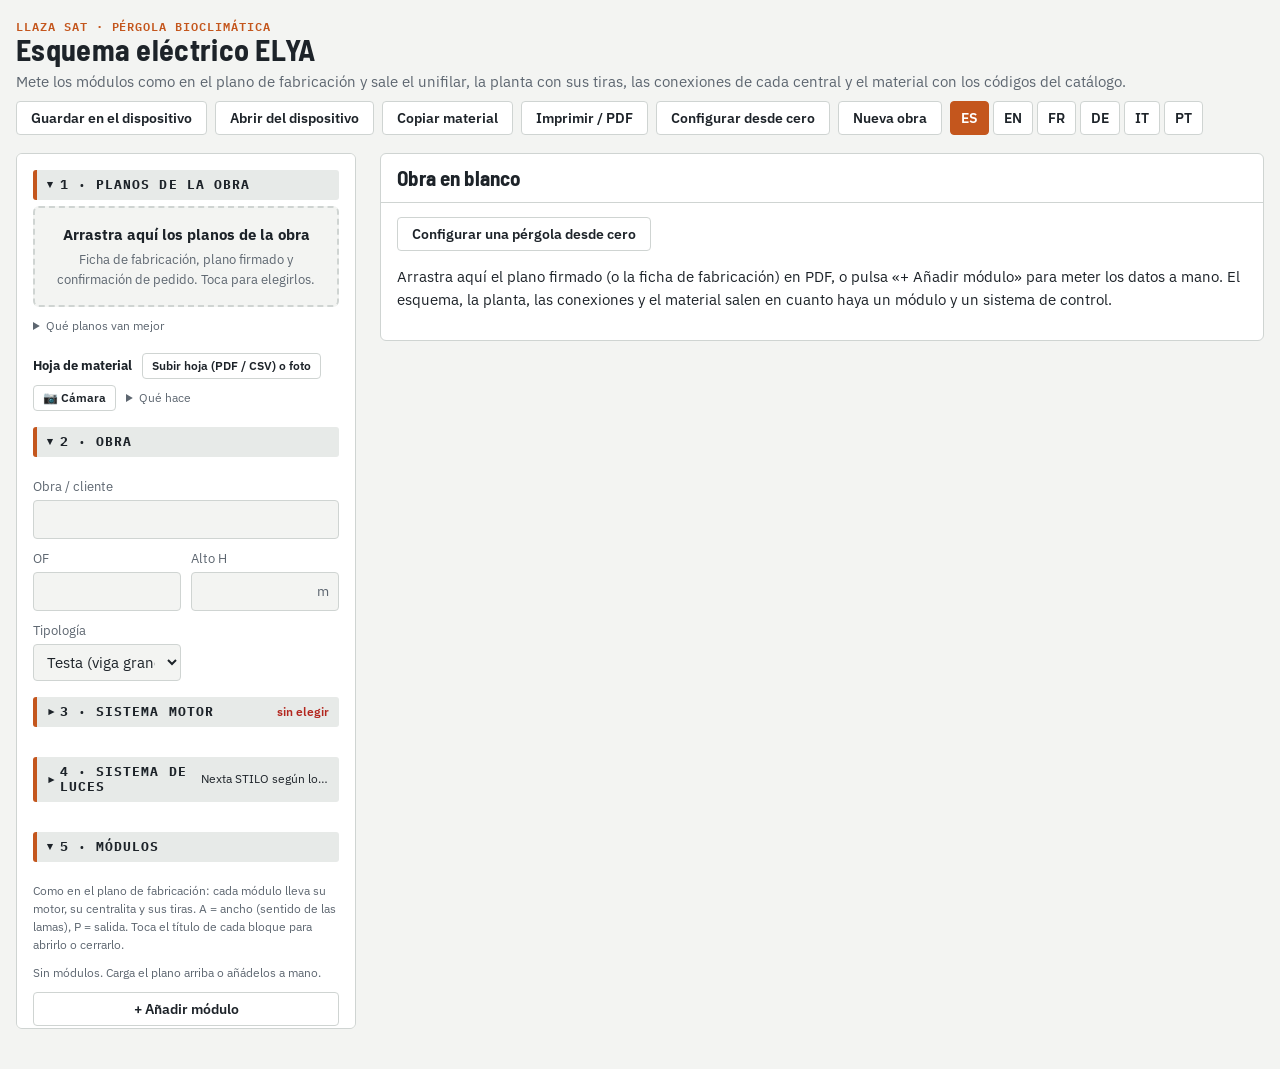
==== commit e763e09b: "App ELYA: la columna «Oper.» (0040 / 0007) de la calculadora de fábrica no cuenta como cantidad Co-A" ====
--- a/elya/index.html
+++ b/elya/index.html
@@ -3255,9 +3255,10 @@
   lines.forEach(l=>{const cs=l.match(/\b\d{11}\b/g);if(!cs)return;
     if(cs.length===1){const dsc=l.split(/[;\t|]/).map(x=>x.trim()).find(x=>/[A-Za-zÁÉÍÓÚÑ]{3}/.test(x));if(dsc)descLeida[cs[0]]=dsc;}
     cs.forEach(c=>{let q=null;const campos=l.split(/[;\t|]/).map(x=>x.trim());
-      if(campos.length>1){const tras=campos.slice(campos.indexOf(c)+1).find(x=>/^\d{1,4}([.,]\d{1,3})?$/.test(x));
+      /* «0040», «0007»…: columna «Oper.» de la calculadora / OF de fábrica, no es cantidad */
+      if(campos.length>1){const tras=campos.slice(campos.indexOf(c)+1).find(x=>/^\d{1,4}([.,]\d{1,3})?$/.test(x)&&!/^0\d{3}$/.test(x));
         if(tras&&parseFloat(tras.replace(",","."))>0)q=Math.round(parseFloat(tras.replace(",","."))*100)/100;
-        if(q==null){const n=campos.filter(x=>x!==c&&/^\d{1,4}([.,]0+)?$/.test(x)).map(x=>parseInt(x,10));if(n.length)q=n[n.length-1];}}
+        if(q==null){const n=campos.filter(x=>x!==c&&/^\d{1,4}([.,]0+)?$/.test(x)&&!/^0\d{3}$/.test(x)).map(x=>parseInt(x,10));if(n.length)q=n[n.length-1];}}
       if(q==null){const resto=l.replace(c," "),ns=[...resto.matchAll(/(?:^|[\s(x×])(\d{1,3})(?![\d.,]|\s*(?:m\b|mm|cm|w\b|k\b|v\b|a\b|%|°|ºC|uds? de))/gi)].map(m=>+m[1]).filter(n=>n>0);if(ns.length)q=ns[ns.length-1];}
       out[c]=Math.round(((out[c]||0)+(q||1))*100)/100;});});
   return out;
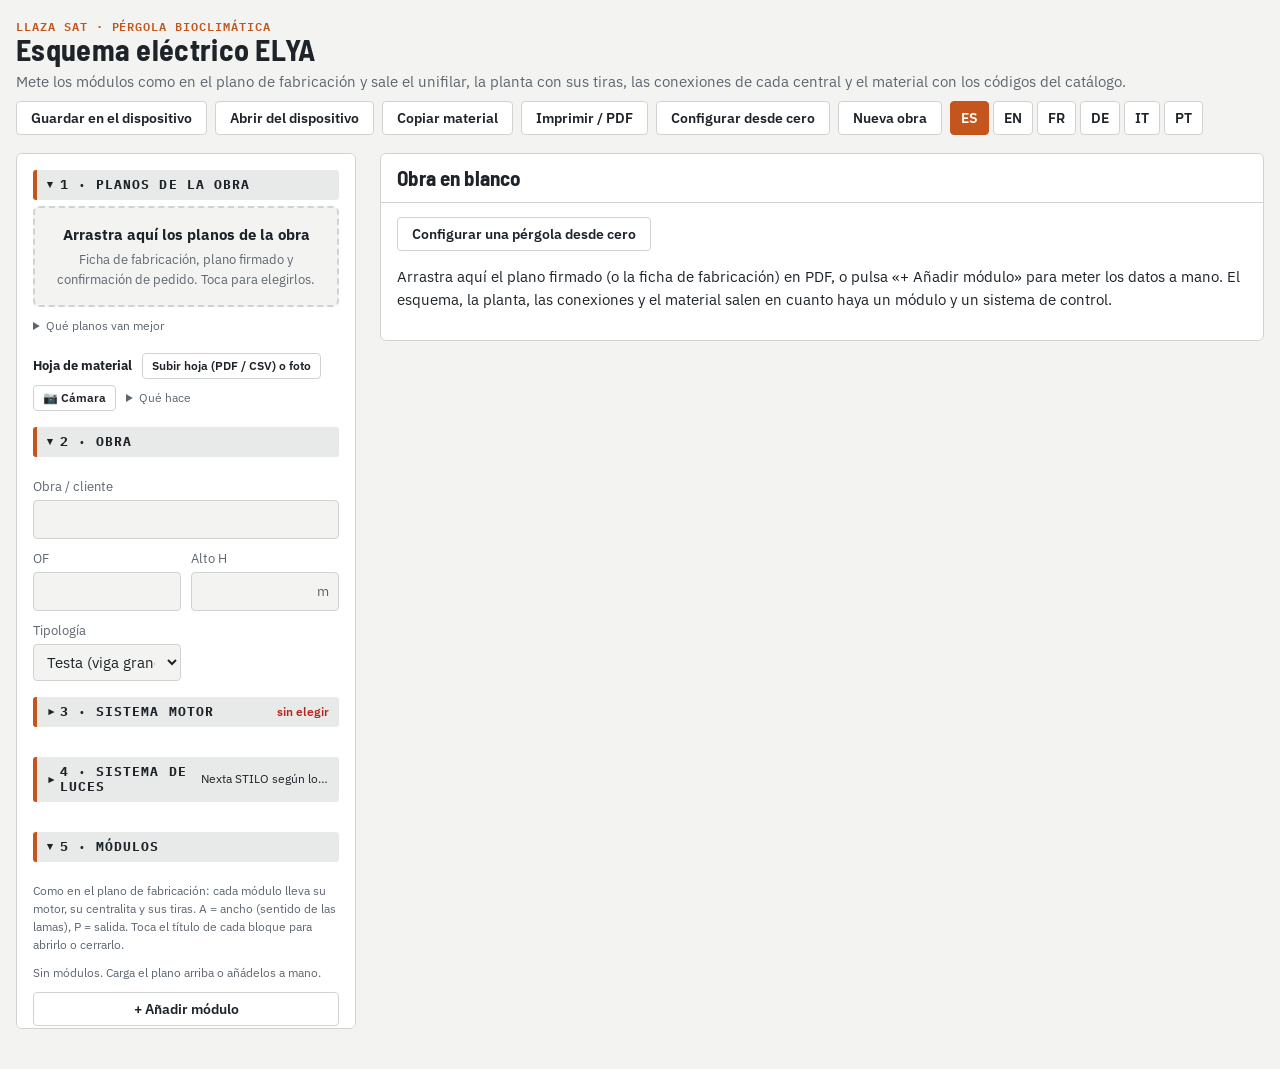
==== commit 1061ac67: "App ELYA: vatios máximos de los Stick 200 y 240 W, TKL100 ONE, TKL RGBW 100 W y TKM250 ONE Co-Author" ====
--- a/elya/index.html
+++ b/elya/index.html
@@ -593,7 +593,7 @@
    mot = W máx. de cada salida de motor · motFab = lo mismo con el ajuste de fábrica · sal = W máx. de cada salida de luces ·
    tot = W máx. de toda la central · canal = las salidas son canales de color (una tira RGB reparte su consumo entre 3) ·
    nBl = salidas de blanco · null = sin dato (no se comprueba y se avisa). */
-const POT=/*POT:inicio*/{"48070012000":{"mot":96,"sal":null,"tot":100},"48070016000":{"mot":null,"sal":120,"tot":250},"48070019000":{"mot":null,"sal":100,"tot":100},"48070020000":{"mot":null,"sal":120,"tot":250},"48070018000":{"mot":null,"sal":120,"tot":240},"48009000000":{"mot":144,"sal":96,"tot":360},"48009026000":{"mot":144,"sal":96,"tot":360},"48009004000":{"mot":null,"sal":100,"tot":150,"canal":true,"nBl":1},"48009028000":{"mot":null,"sal":100,"tot":null,"canal":true,"nBl":2},"48045023001":{"mot":null,"sal":90,"tot":240},"48009007000":{"mot":null,"sal":90,"tot":240,"canal":true,"nBl":1},"48045024000":{"mot":132,"motFab":72,"sal":null,"tot":288}}/*POT:fin*/;
+const POT=/*POT:inicio*/{"48070012000":{"mot":96,"sal":null,"tot":100},"48070013000":{"mot":192,"sal":null,"tot":250},"48070015000":{"mot":null,"sal":100,"tot":100},"48070016000":{"mot":null,"sal":120,"tot":250},"48070019000":{"mot":null,"sal":100,"tot":100},"48070020000":{"mot":null,"sal":120,"tot":250},"48070017000":{"mot":null,"sal":100,"tot":100},"48070018000":{"mot":null,"sal":120,"tot":240},"48009000000":{"mot":144,"sal":96,"tot":360},"48009026000":{"mot":144,"sal":96,"tot":360},"48009004000":{"mot":null,"sal":100,"tot":150,"canal":true,"nBl":1},"48009005000":{"mot":null,"sal":100,"tot":200,"canal":true,"nBl":1},"48009006000":{"mot":null,"sal":100,"tot":240,"canal":true,"nBl":1},"48009028000":{"mot":null,"sal":100,"tot":null,"canal":true,"nBl":2},"48045023001":{"mot":null,"sal":90,"tot":240},"48009007000":{"mot":null,"sal":90,"tot":240,"canal":true,"nBl":1},"48045024000":{"mot":132,"motFab":72,"sal":null,"tot":288}}/*POT:fin*/;
 const potK=k=>POT[(C[k]||[])[0]]||{},wMax=v=>v==null?"sin dato":v+" W";
 /* Dos líneas para el rótulo de la central en el unifilar y un texto corto para el material y las conexiones. */
 const potL1=p=>p.mot!=null&&p.sal!=null?`máx. motor ${p.mot} W · luces ${p.sal} W`:p.mot!=null?`máx. ${p.mot} W salida motor`:p.sal!=null?`máx. ${p.sal} W por ${p.canal?"canal":"salida"}`:"máx. por salida: sin dato";
